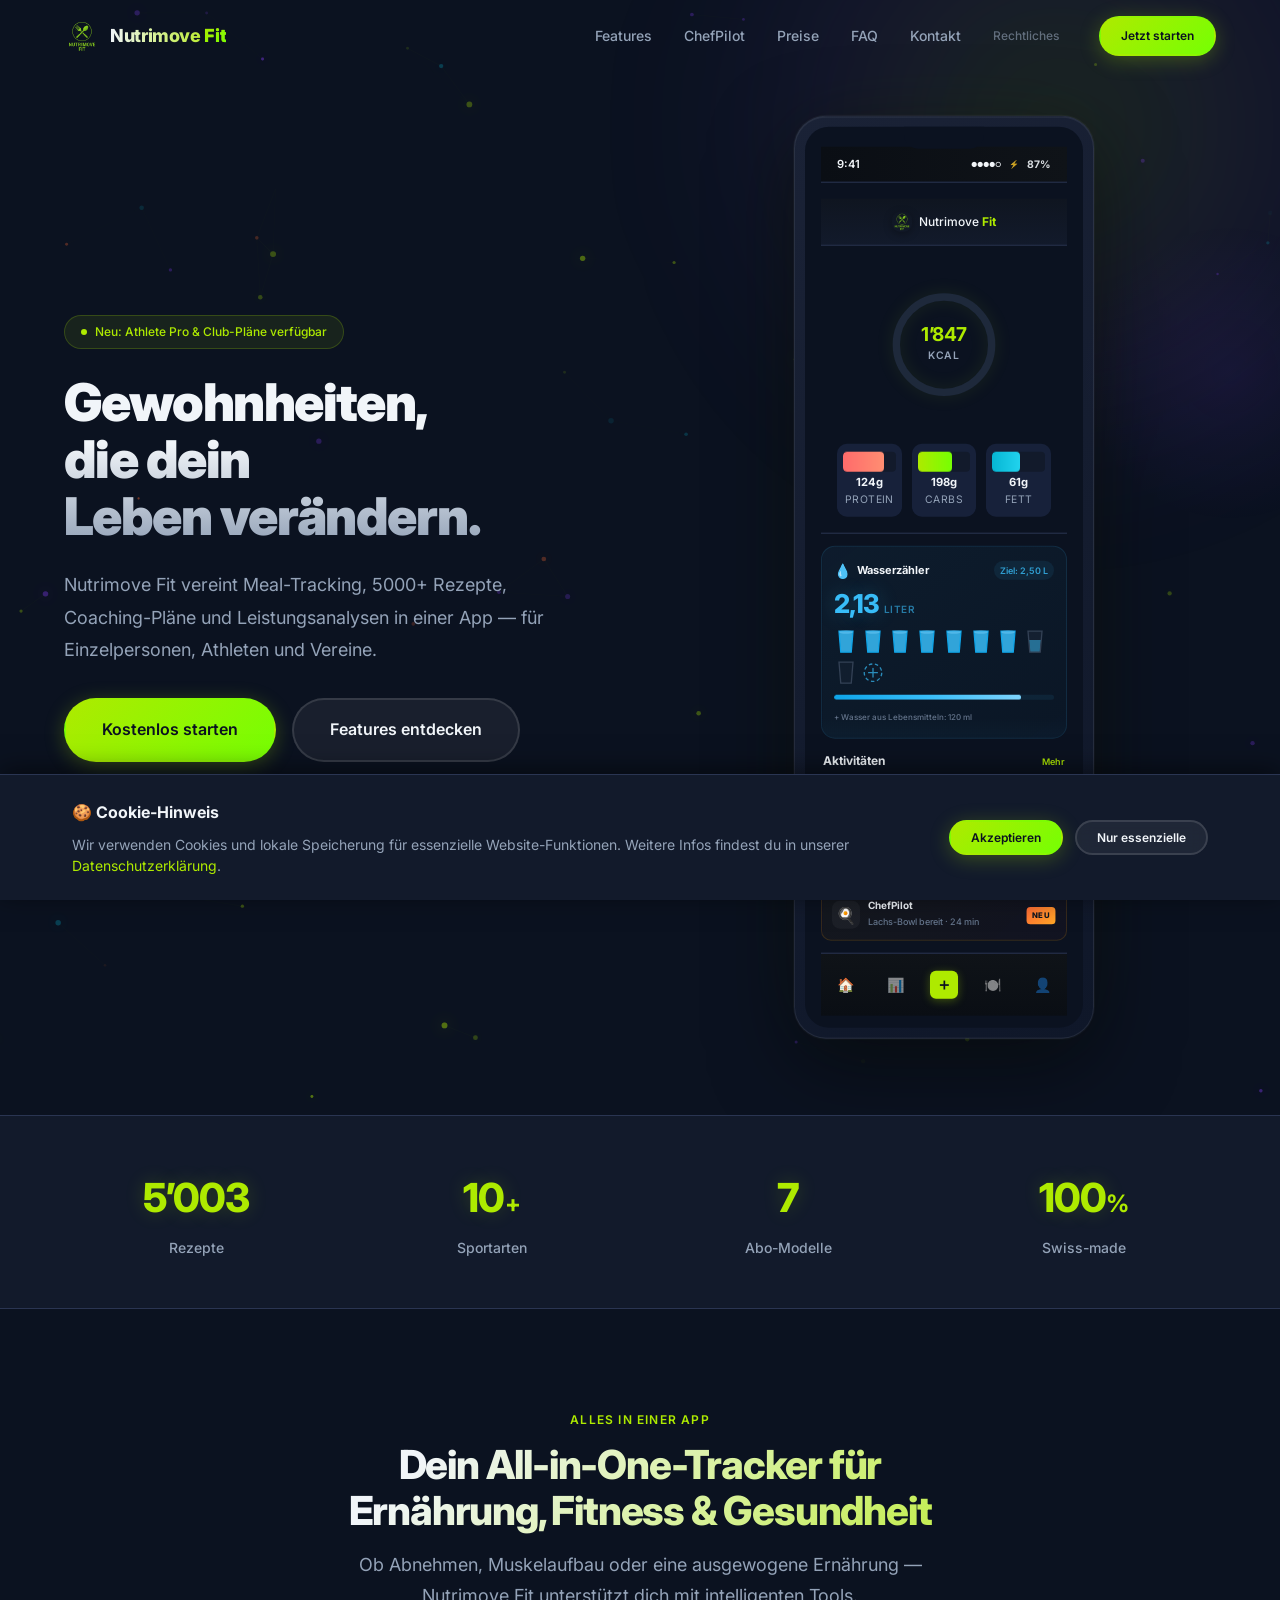
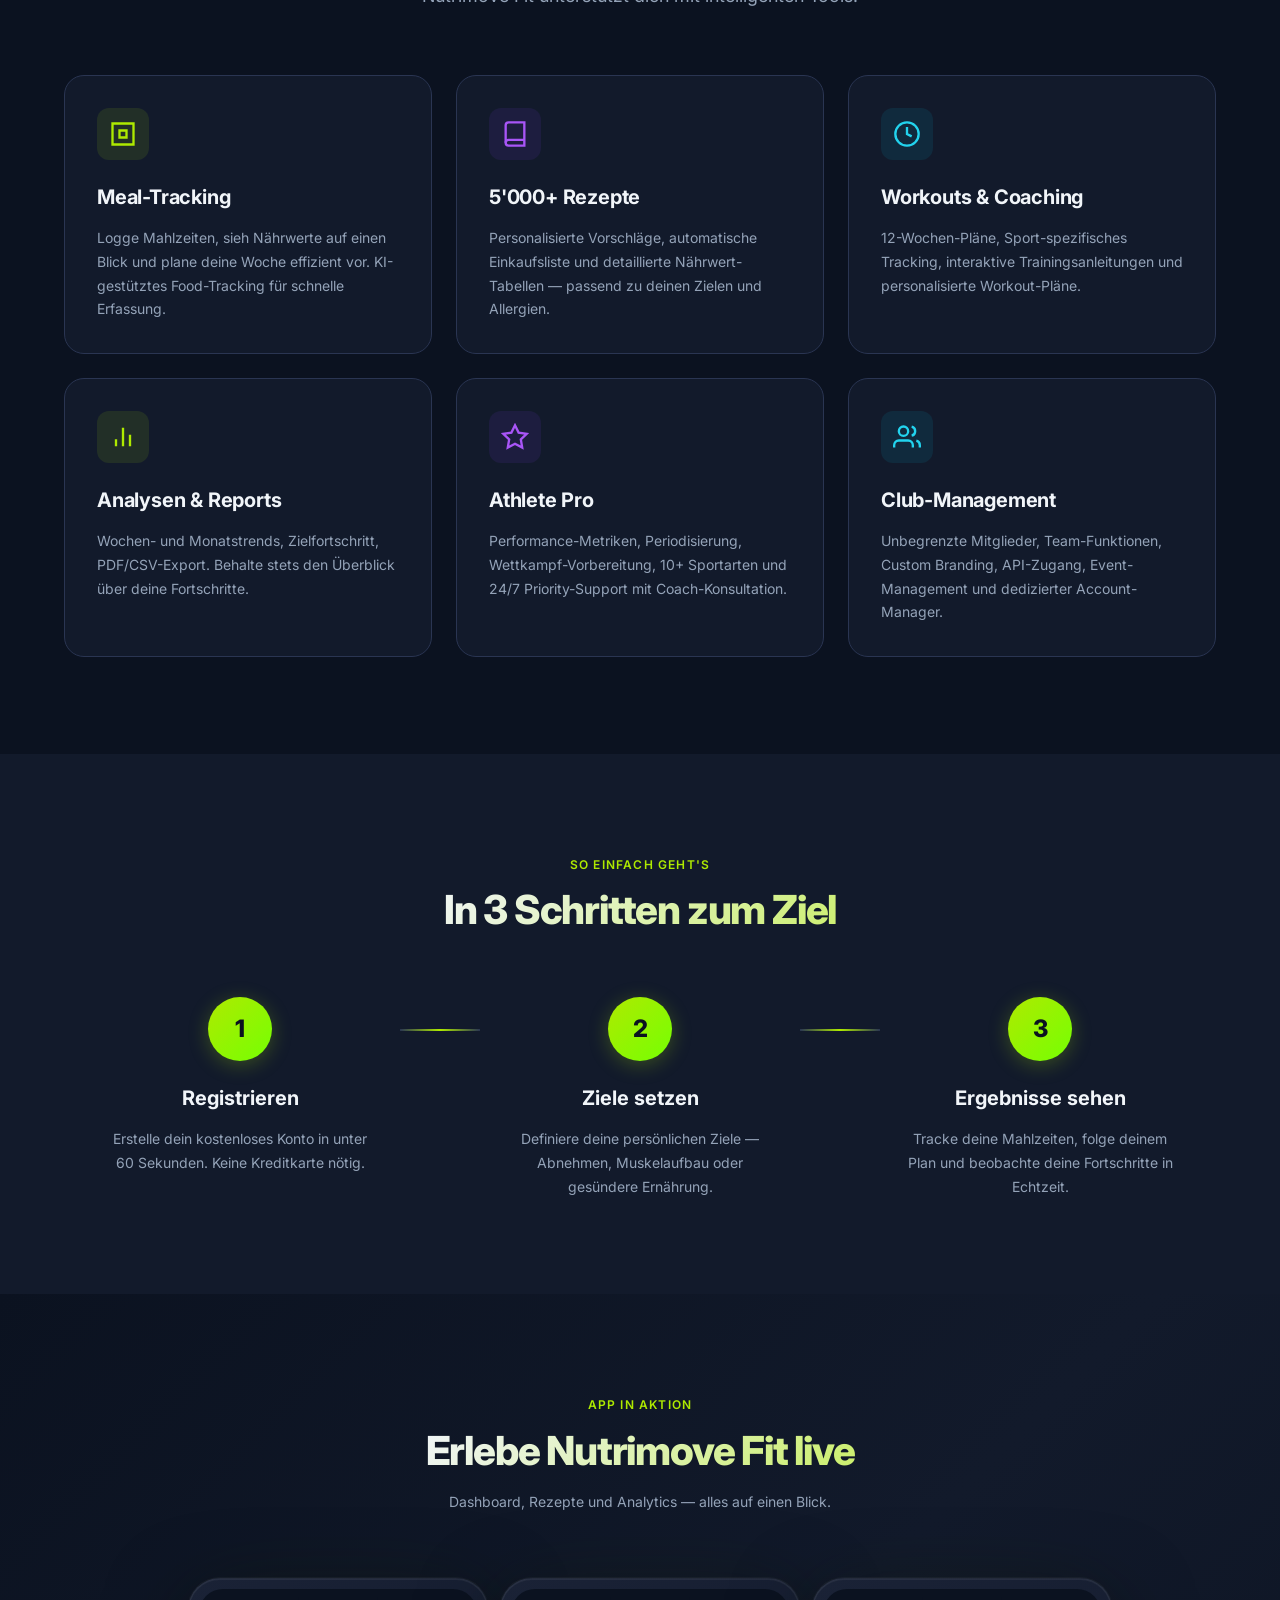
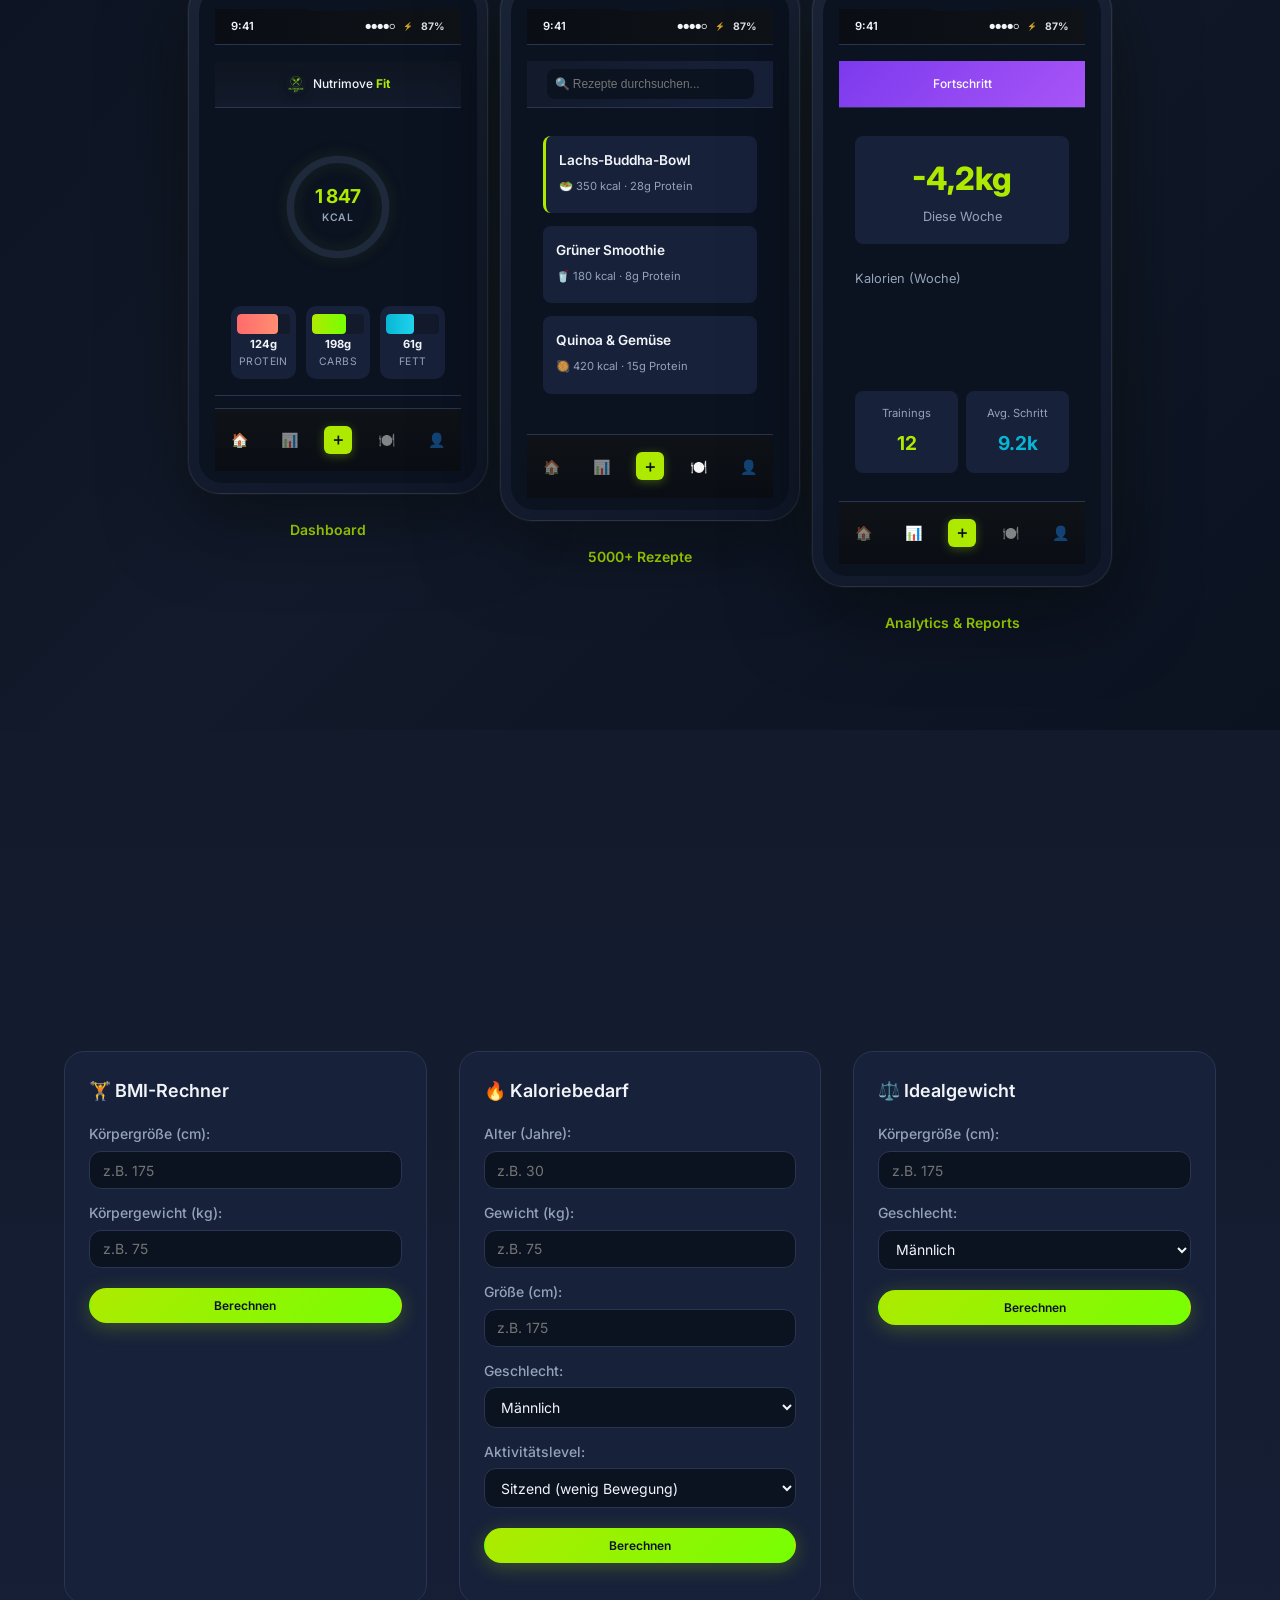
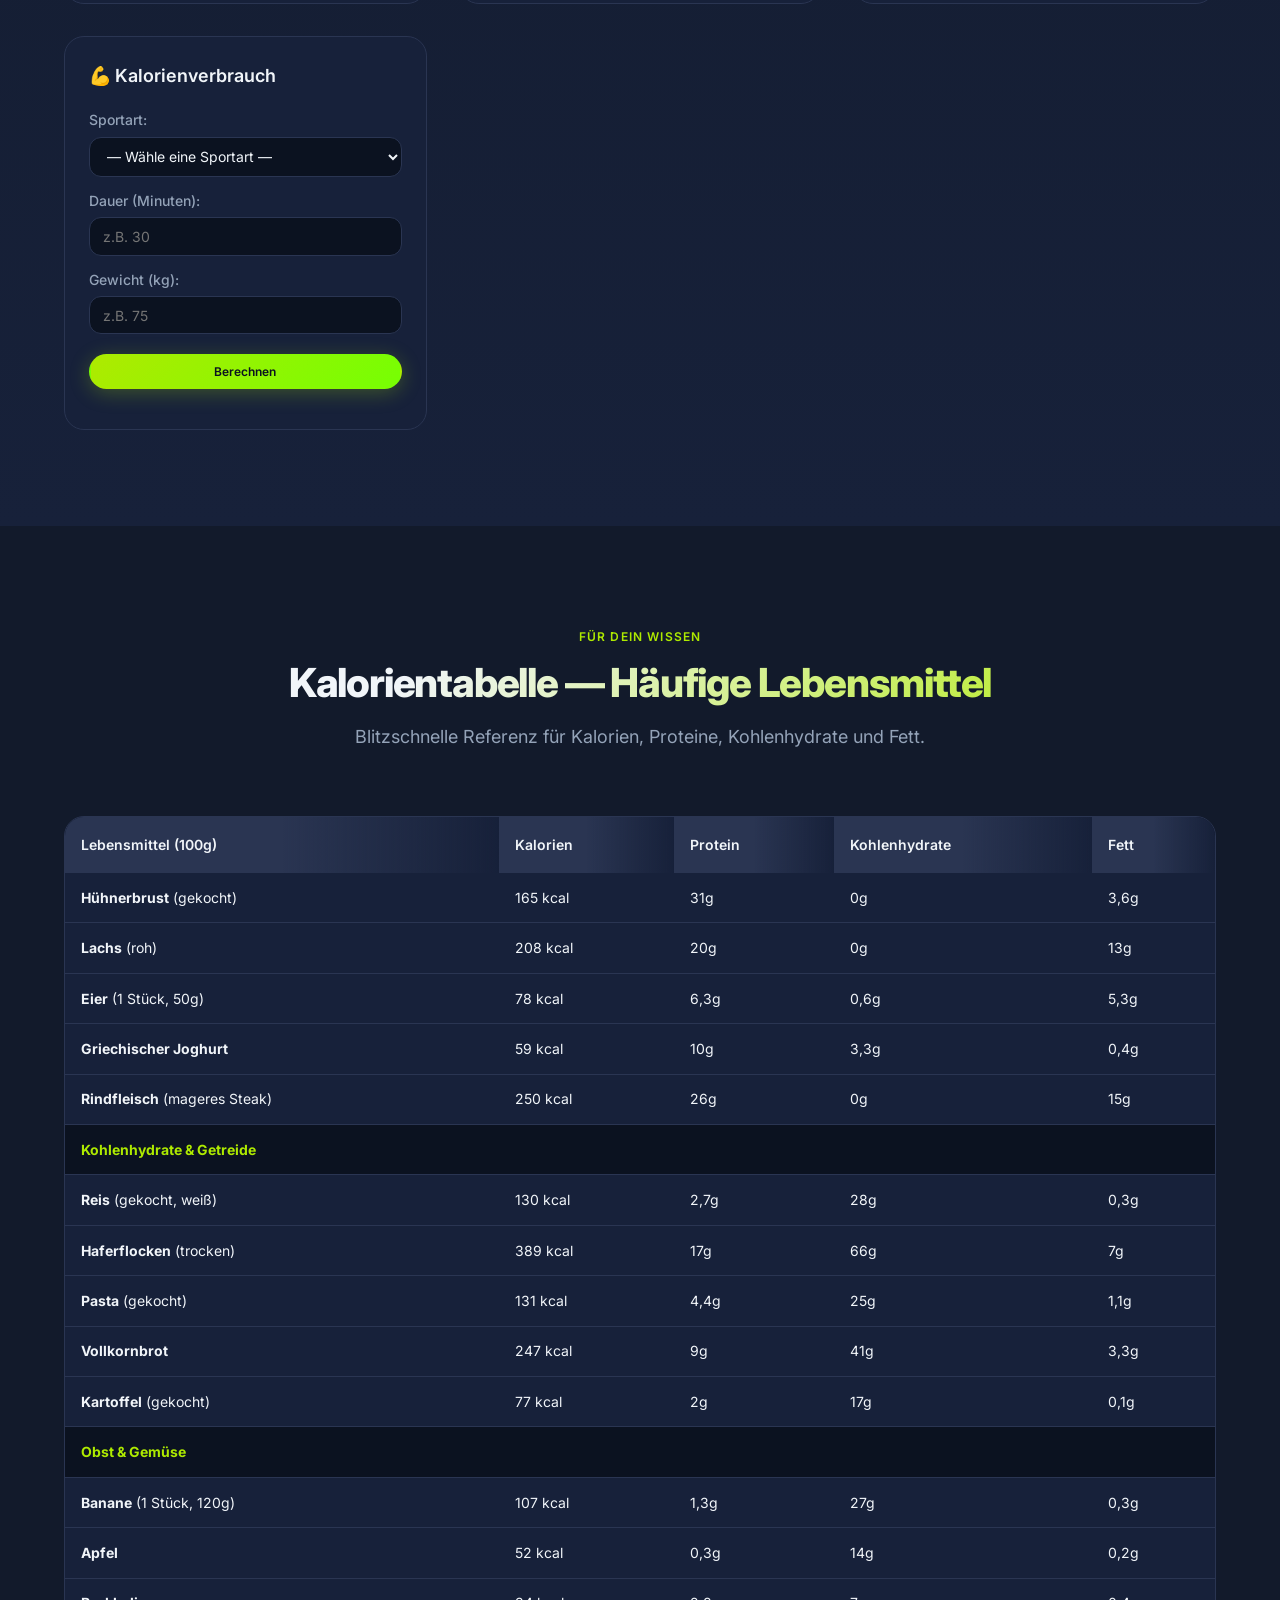
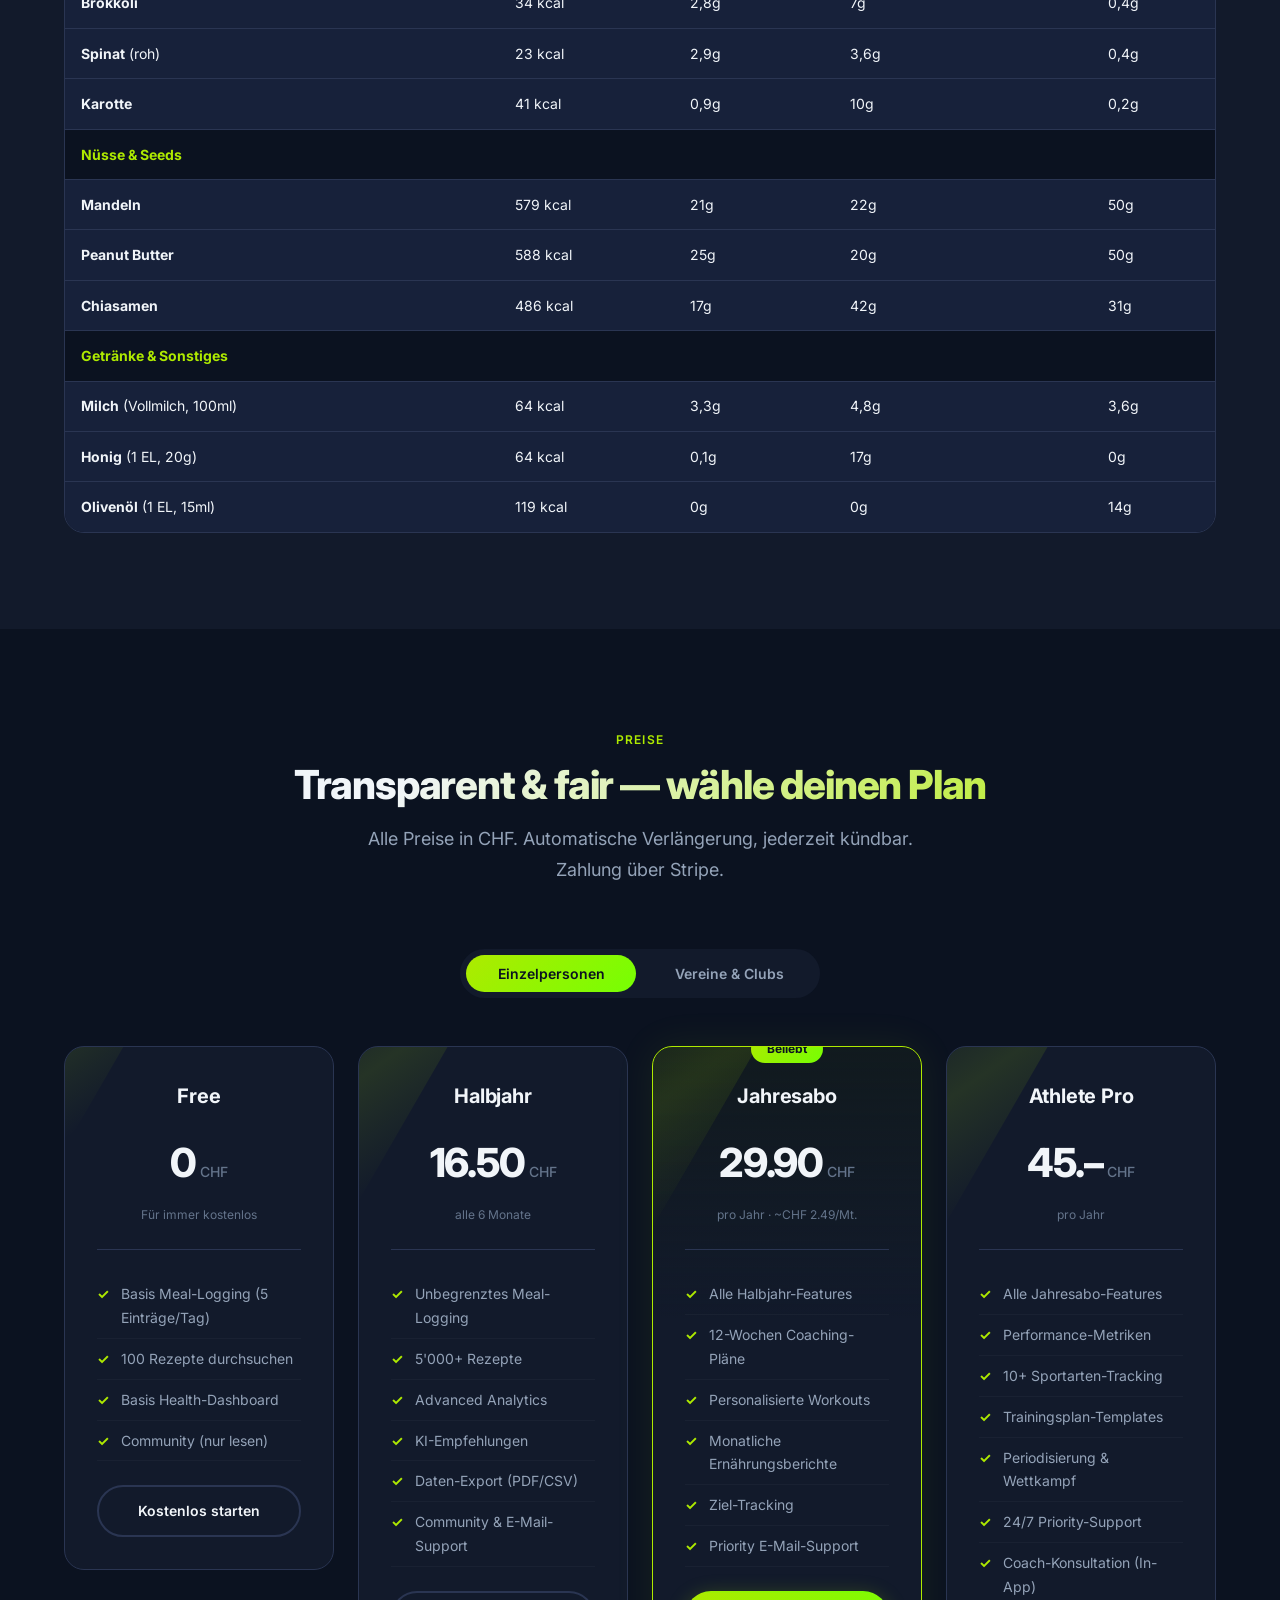
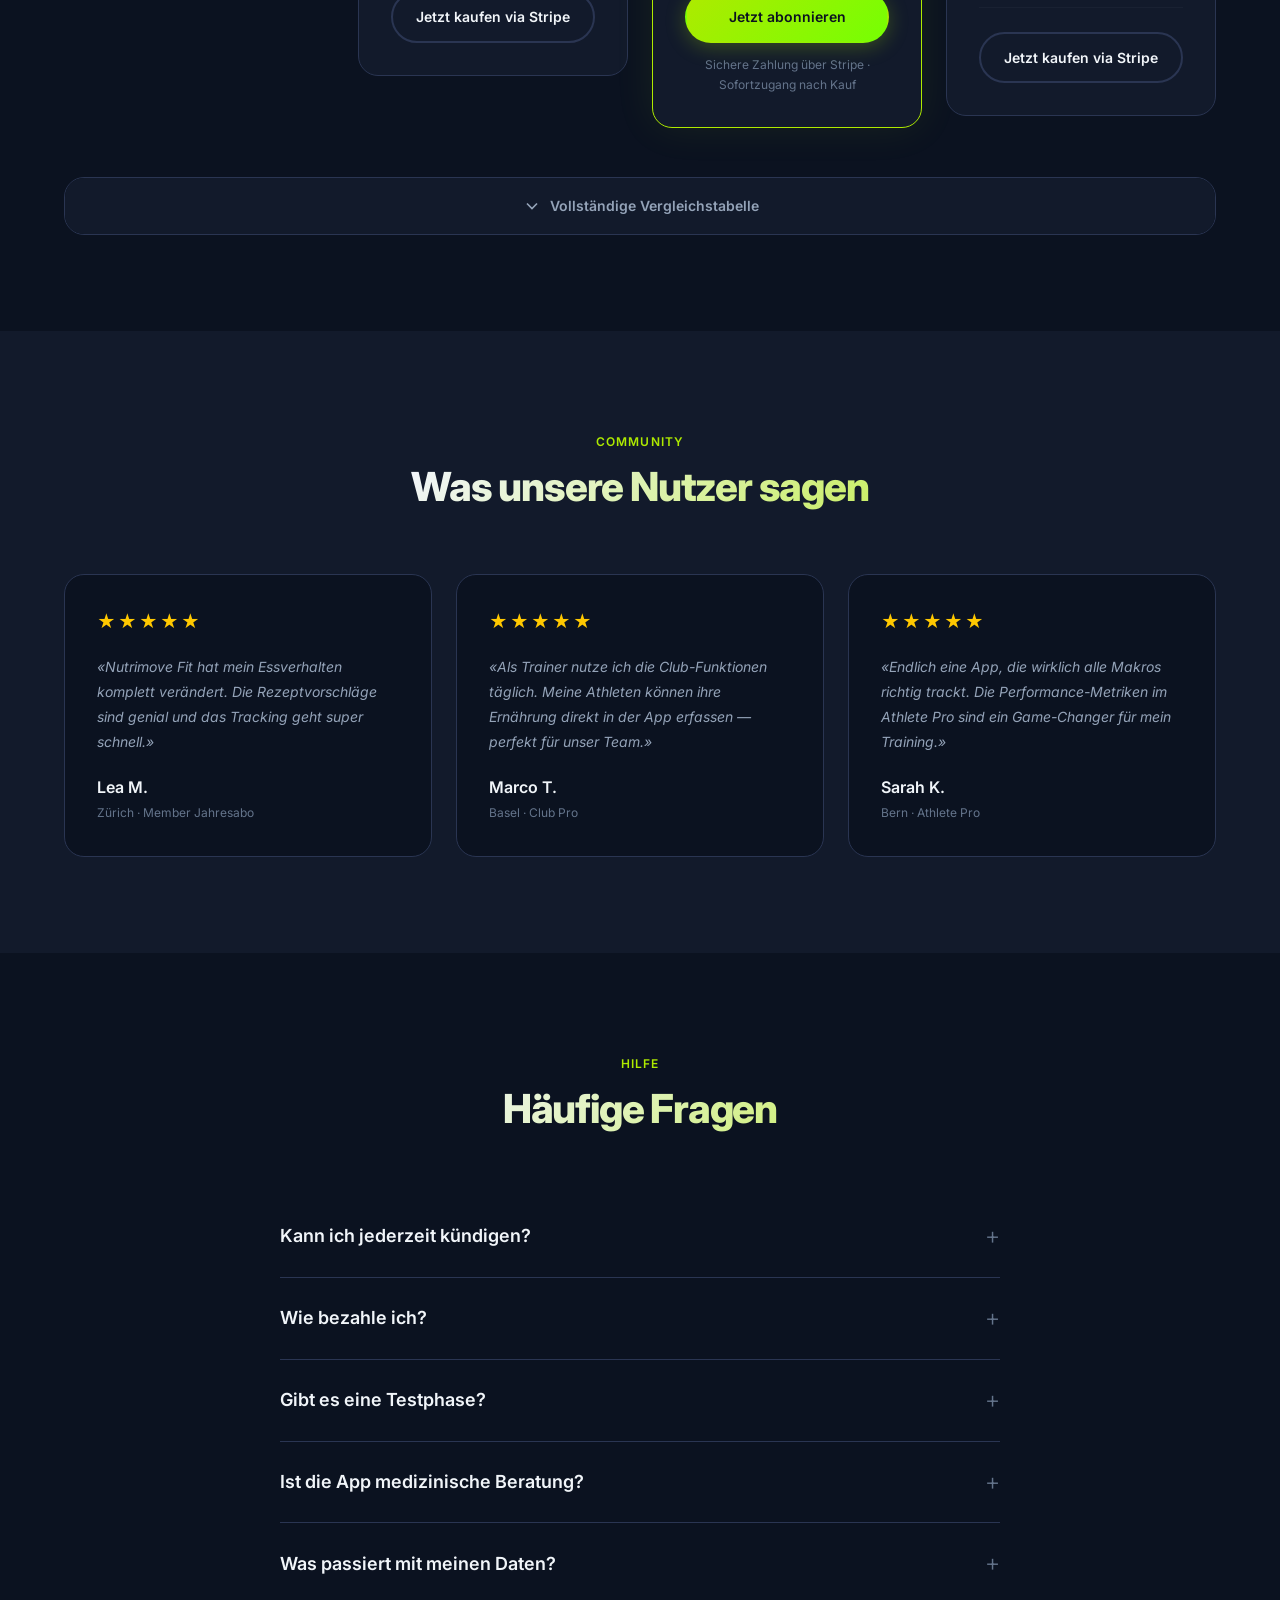
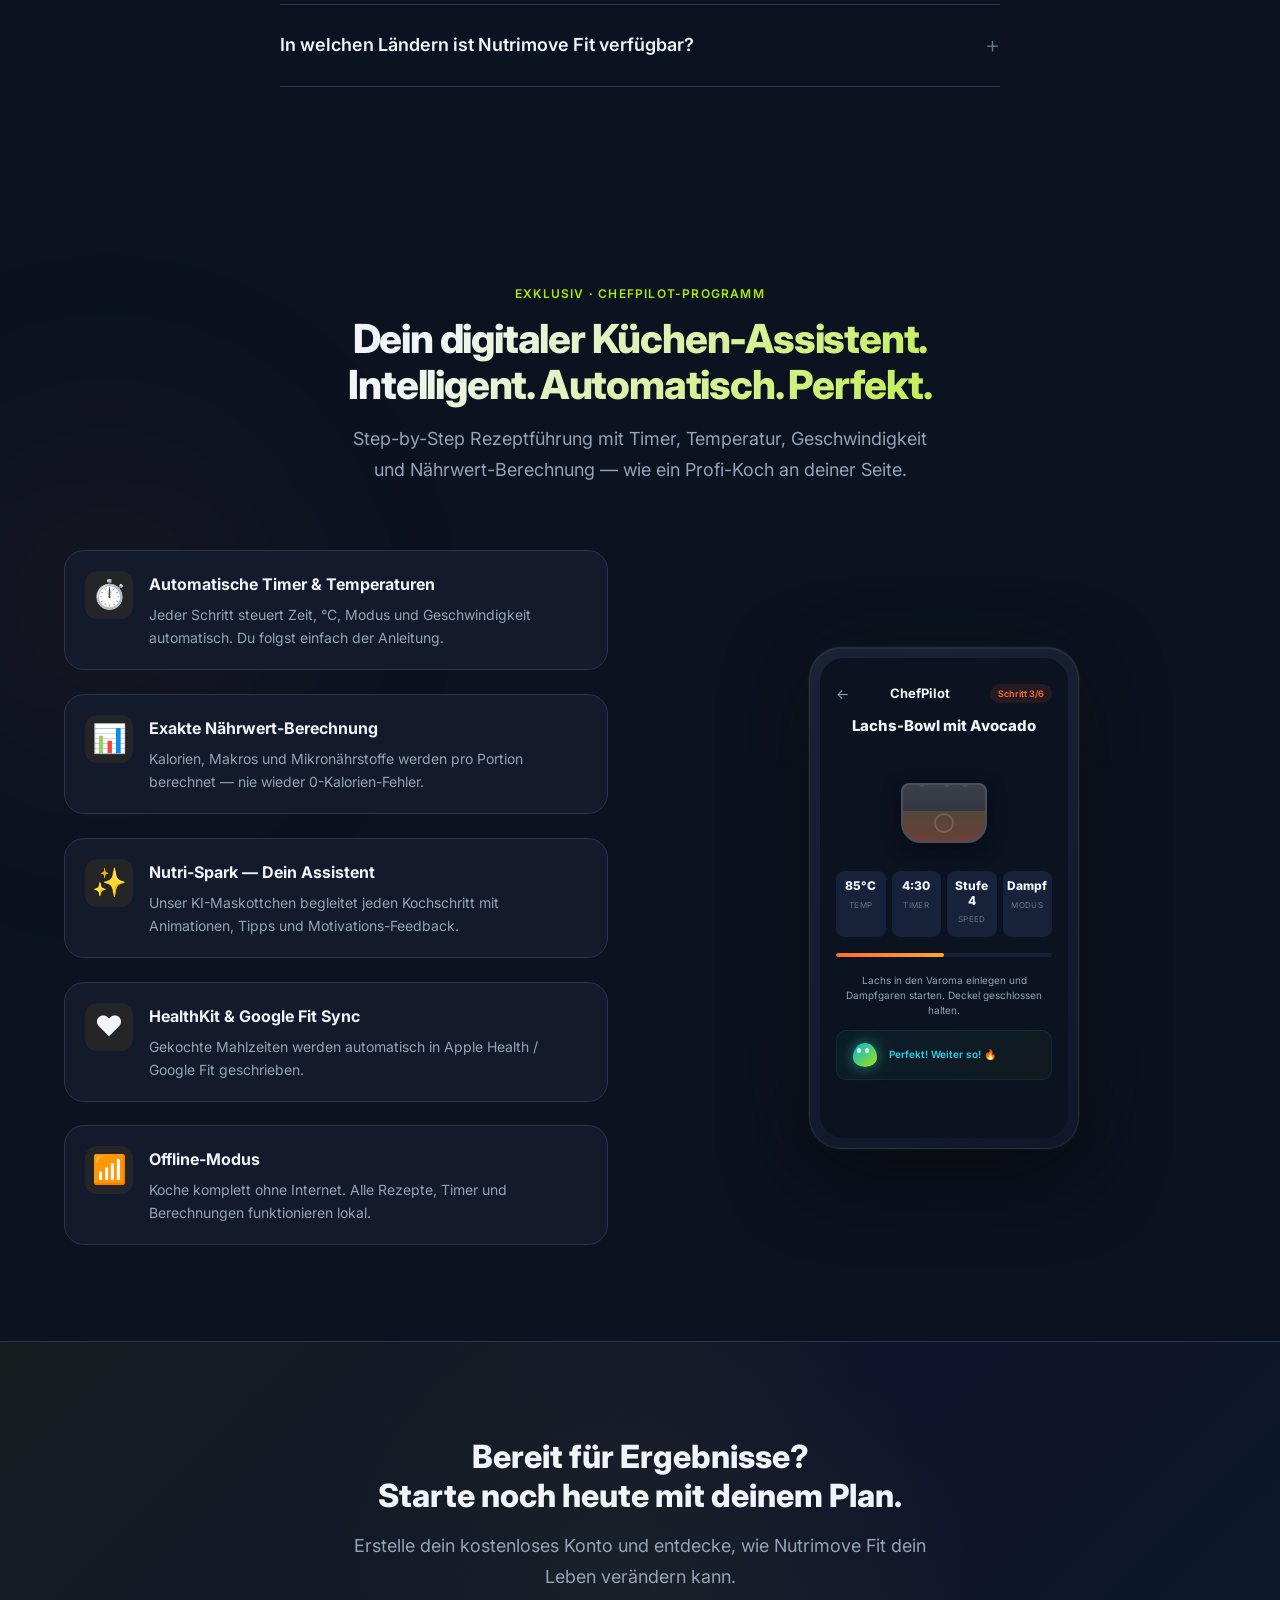
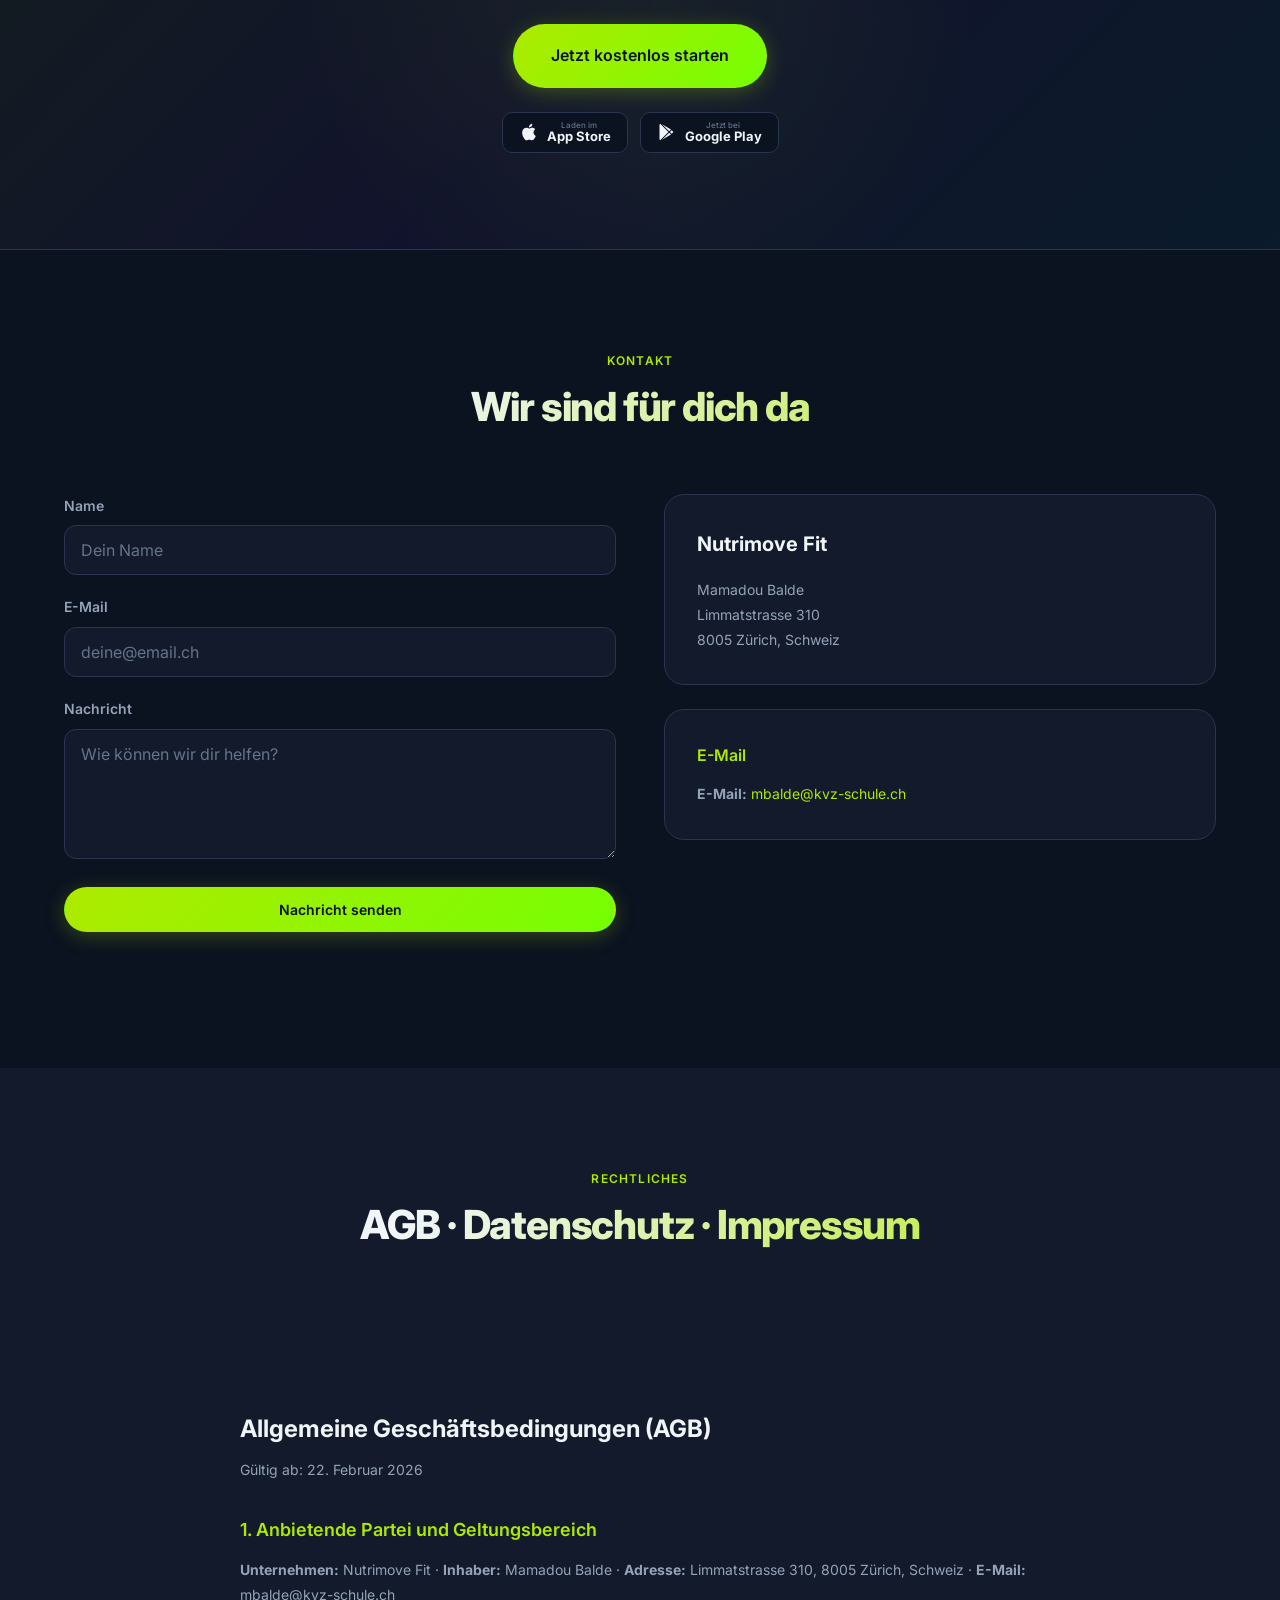
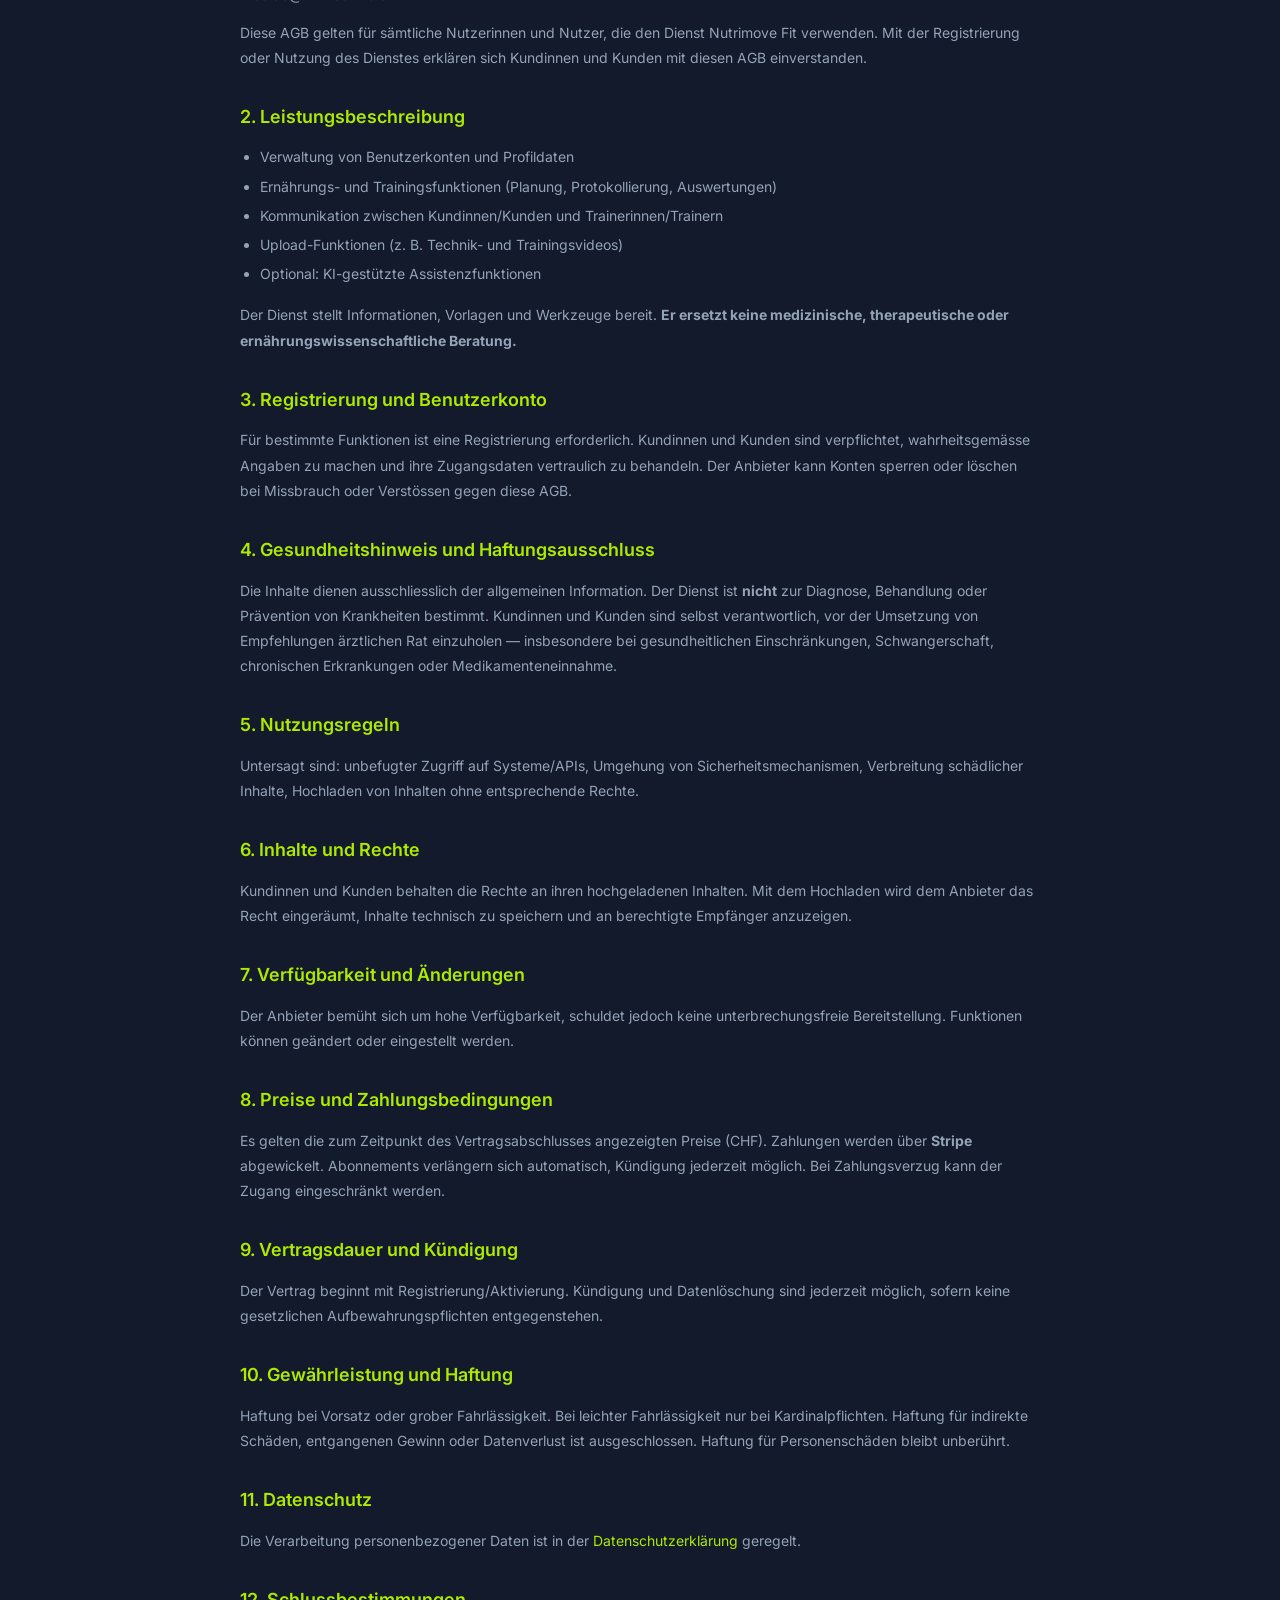
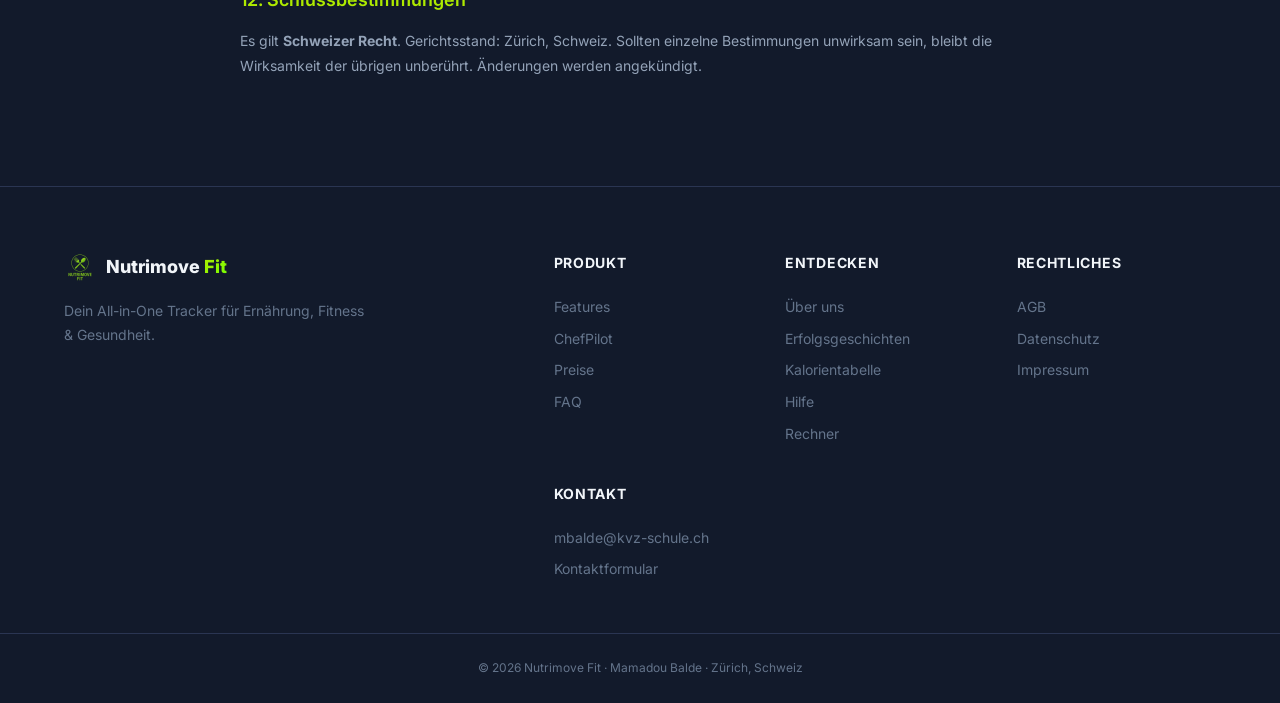
==== index.html @ 144b1692 "fix(a11y): Accessibility-Fehler beheben - aria-labels für Buttons, form labels mit id/for gekoppelt" ====
﻿<!doctype html>
<html lang="de">
<head>
  <meta charset="utf-8" />
  <meta name="viewport" content="width=device-width,initial-scale=1" />
  <!-- iOS / Mobile Meta -->
  <meta name="apple-mobile-web-app-capable" content="yes" />
  <meta name="apple-mobile-web-app-status-bar-style" content="black-translucent" />
  <meta name="apple-mobile-web-app-title" content="Nutrimove Fit" />
  <meta name="format-detection" content="telephone=no" />
  <meta name="theme-color" content="#050816" />
  <title>Nutrimove Fit — Ernährung · Training · Tracking</title>
  <meta name="description" content="Nutrimove Fit: Deine All-in-One App für Ernährung, Training und Gesundheit. 5000+ Rezepte, KI-Empfehlungen, Coaching-Pläne, BMI-Rechner, Kalorienbedarf. Jetzt kostenlos starten!" />
  <link rel="apple-touch-icon" href="nutrimove_logo.png" />
  <link rel="preconnect" href="https://fonts.googleapis.com" />
  <link rel="preconnect" href="https://fonts.gstatic.com" crossorigin />
  <link href="https://fonts.googleapis.com/css2?family=Inter:wght@400;500;600;700;800;900&display=swap" rel="stylesheet" />
  <link rel="stylesheet" href="styles.css" />
  <script async src="https://js.stripe.com/v3/buy-button.js"></script>
</head>
<body>

<!-- ══════════ HEADER ══════════ -->
<header class="header" id="top">
  <div class="container header__inner">
    <a href="#top" class="header__logo">
      <img src="nutrimove_logo.png" alt="Nutrimove Fit" class="header__logo-img" />
      <span class="header__logo-text">Nutrimove <span class="accent">Fit</span></span>
    </a>
    <nav class="header__nav" id="mainNav">
      <a href="#features">Features</a>
      <a href="#chefpilot">ChefPilot</a>
      <a href="#pricing">Preise</a>
      <a href="#faq">FAQ</a>
      <a href="#contact">Kontakt</a>
      <a href="#legal" class="nav-legal">Rechtliches</a>
    </nav>
    <a href="#pricing" class="btn btn--sm btn--primary header__cta">Jetzt starten</a>
    <button class="header__burger" id="navToggle" aria-label="Menü öffnen">
      <span></span><span></span><span></span>
    </button>
  </div>
</header>

<main>

<!-- ══════════ HERO ══════════ -->
<section class="hero">
  <div class="hero__bg-glow"></div>
  <div class="container hero__inner">
    <div class="hero__content reveal">
      <span class="hero__badge">
        <span class="hero__badge-dot"></span>
        Neu: Athlete Pro &amp; Club-Pläne verfügbar
      </span>
      <h1 class="hero__title">Gewohnheiten,<br>die dein Leben&nbsp;verändern.</h1>
      <p class="hero__sub">Nutrimove Fit vereint Meal-Tracking, 5000+ Rezepte, Coaching-Pläne und Leistungsanalysen in einer App — für Einzelpersonen, Athleten und Vereine.</p>
      <div class="hero__actions">
        <a href="#pricing" class="btn btn--primary btn--lg">Kostenlos starten</a>
        <a href="#features" class="btn btn--ghost btn--lg">Features entdecken</a>
      </div>
      <p class="hero__trust">Keine Kreditkarte · Jederzeit kündbar · Swiss-made</p>
      <!-- App Store Buttons -->
      <div class="hero__stores">
        <a href="#" class="store-badge" aria-label="App Store">
          <svg width="20" height="20" viewBox="0 0 24 24" fill="currentColor"><path d="M18.71 19.5c-.83 1.24-1.71 2.45-3.05 2.47-1.34.03-1.77-.79-3.29-.79-1.53 0-2 .77-3.27.82-1.31.05-2.3-1.32-3.14-2.53C4.25 17 2.94 12.45 4.7 9.39c.87-1.52 2.43-2.48 4.12-2.51 1.28-.02 2.5.87 3.29.87.78 0 2.26-1.07 3.8-.91.65.03 2.47.26 3.64 1.98-.09.06-2.17 1.28-2.15 3.81.03 3.02 2.65 4.03 2.68 4.04-.03.07-.42 1.44-1.38 2.83M13 3.5c.73-.83 1.94-1.46 2.94-1.5.13 1.17-.34 2.35-1.04 3.19-.69.85-1.83 1.51-2.95 1.42-.15-1.15.41-2.35 1.05-3.11z"/></svg>
          <div><small>Laden im</small><strong>App Store</strong></div>
        </a>
        <a href="#" class="store-badge" aria-label="Google Play">
          <svg width="20" height="20" viewBox="0 0 24 24" fill="currentColor"><path d="M3 20.5v-17c0-.59.34-1.11.84-1.35L13.69 12l-9.85 9.85c-.5-.24-.84-.76-.84-1.35m13.81-5.38L6.05 21.34l8.49-8.49 2.27 2.27m.91-.91L19.65 12l-1.92-2.21-2.27 2.27 2.26 2.15M6.05 2.66l10.76 6.22-2.27 2.27-8.49-8.49z"/></svg>
          <div><small>Jetzt bei</small><strong>Google Play</strong></div>
        </a>
      </div>
    </div>
    <div class="hero__visual reveal reveal--delay">
      <div class="hero__phone">
        <div class="hero__phone-screen">
          <!-- Mini status bar -->
          <div class="phone-statusbar">
            <span>9:41</span>
            <div class="phone-statusbar__icons">
              <span class="phone-signal">●●●●○</span>
              <span class="phone-wifi">⚡</span>
              <span class="phone-battery">87%</span>
            </div>
          </div>

          <!-- App header -->
          <div class="phone-app-header">
            <img src="nutrimove_logo.png" alt="Nutrimove" class="hero__phone-logo" />
            <span class="phone-app-title">Nutrimove <strong>Fit</strong></span>
          </div>

          <!-- Calorie Ring -->
          <div class="phone-ring-section">
            <svg class="phone-ring" viewBox="0 0 120 120" width="110" height="110">
              <circle cx="60" cy="60" r="52" fill="none" stroke="#1E293B" stroke-width="8"/>
              <circle cx="60" cy="60" r="52" fill="none" stroke="url(#ringGrad)" stroke-width="8" stroke-linecap="round" stroke-dasharray="327" stroke-dashoffset="92" class="phone-ring__progress"/>
              <defs><linearGradient id="ringGrad" x1="0" y1="0" x2="1" y2="1"><stop offset="0%" stop-color="#AEEA00"/><stop offset="100%" stop-color="#76FF03"/></linearGradient></defs>
            </svg>
            <div class="phone-ring-text">
              <span class="phone-ring-val">1 847</span>
              <span class="phone-ring-lbl">kcal</span>
            </div>
          </div>

          <!-- Macros -->
          <div class="phone-macro-row">
            <div class="phone-macro phone-macro--p"><div class="phone-macro-bar"><div class="phone-macro-bar__fill" style="width:78%" data-color="lime"></div></div><span class="phone-macro__val">124g</span><span class="phone-macro__lbl">Protein</span></div>
            <div class="phone-macro phone-macro--c"><div class="phone-macro-bar"><div class="phone-macro-bar__fill" style="width:64%" data-color="cyan"></div></div><span class="phone-macro__val">198g</span><span class="phone-macro__lbl">Carbs</span></div>
            <div class="phone-macro phone-macro--f"><div class="phone-macro-bar"><div class="phone-macro-bar__fill" style="width:52%" data-color="violet"></div></div><span class="phone-macro__val">61g</span><span class="phone-macro__lbl">Fett</span></div>
          </div>

          <!-- ★ WATER TRACKER ★ -->
          <div class="phone-water">
            <div class="phone-water__header">
              <span class="phone-water__icon">💧</span>
              <span class="phone-water__title">Wasserzähler</span>
              <span class="phone-water__goal">Ziel: 2,50 L</span>
            </div>
            <div class="phone-water__amount">
              <span class="phone-water__current" id="waterVal">2,13</span>
              <span class="phone-water__unit">Liter</span>
            </div>
            <div class="phone-water__glasses">
              <div class="water-glass filled" data-n="1"><svg viewBox="0 0 24 32"><path d="M4 4h16l-2 24H6z" fill="#38BDF8" opacity=".85"/><path d="M4 4h16l-2 24H6z" fill="none" stroke="#0EA5E9" stroke-width="1.5"/><ellipse cx="12" cy="5" rx="8" ry="2" fill="#7DD3FC" opacity=".4"/></svg></div>
              <div class="water-glass filled" data-n="2"><svg viewBox="0 0 24 32"><path d="M4 4h16l-2 24H6z" fill="#38BDF8" opacity=".85"/><path d="M4 4h16l-2 24H6z" fill="none" stroke="#0EA5E9" stroke-width="1.5"/><ellipse cx="12" cy="5" rx="8" ry="2" fill="#7DD3FC" opacity=".4"/></svg></div>
              <div class="water-glass filled" data-n="3"><svg viewBox="0 0 24 32"><path d="M4 4h16l-2 24H6z" fill="#38BDF8" opacity=".85"/><path d="M4 4h16l-2 24H6z" fill="none" stroke="#0EA5E9" stroke-width="1.5"/><ellipse cx="12" cy="5" rx="8" ry="2" fill="#7DD3FC" opacity=".4"/></svg></div>
              <div class="water-glass filled" data-n="4"><svg viewBox="0 0 24 32"><path d="M4 4h16l-2 24H6z" fill="#38BDF8" opacity=".85"/><path d="M4 4h16l-2 24H6z" fill="none" stroke="#0EA5E9" stroke-width="1.5"/><ellipse cx="12" cy="5" rx="8" ry="2" fill="#7DD3FC" opacity=".4"/></svg></div>
              <div class="water-glass filled" data-n="5"><svg viewBox="0 0 24 32"><path d="M4 4h16l-2 24H6z" fill="#38BDF8" opacity=".85"/><path d="M4 4h16l-2 24H6z" fill="none" stroke="#0EA5E9" stroke-width="1.5"/><ellipse cx="12" cy="5" rx="8" ry="2" fill="#7DD3FC" opacity=".4"/></svg></div>
              <div class="water-glass filled" data-n="6"><svg viewBox="0 0 24 32"><path d="M4 4h16l-2 24H6z" fill="#38BDF8" opacity=".85"/><path d="M4 4h16l-2 24H6z" fill="none" stroke="#0EA5E9" stroke-width="1.5"/><ellipse cx="12" cy="5" rx="8" ry="2" fill="#7DD3FC" opacity=".4"/></svg></div>
              <div class="water-glass filled" data-n="7"><svg viewBox="0 0 24 32"><path d="M4 4h16l-2 24H6z" fill="#38BDF8" opacity=".85"/><path d="M4 4h16l-2 24H6z" fill="none" stroke="#0EA5E9" stroke-width="1.5"/><ellipse cx="12" cy="5" rx="8" ry="2" fill="#7DD3FC" opacity=".4"/></svg></div>
              <div class="water-glass partial" data-n="8"><svg viewBox="0 0 24 32"><path d="M4 4h16l-2 24H6z" fill="#1E293B" opacity=".5"/><path d="M5 14h14l-1.5 14H6.5z" fill="#38BDF8" opacity=".5"/><path d="M4 4h16l-2 24H6z" fill="none" stroke="#334155" stroke-width="1.5"/></svg></div>
              <div class="water-glass empty" data-n="9"><svg viewBox="0 0 24 32"><path d="M4 4h16l-2 24H6z" fill="#1E293B" opacity=".3"/><path d="M4 4h16l-2 24H6z" fill="none" stroke="#334155" stroke-width="1.5"/></svg></div>
              <div class="water-glass add-btn" data-n="+"><svg viewBox="0 0 24 32"><circle cx="12" cy="16" r="10" fill="none" stroke="#38BDF8" stroke-width="1.5" stroke-dasharray="4 3"/><path d="M12 11v10M7 16h10" stroke="#38BDF8" stroke-width="1.5" stroke-linecap="round"/></svg></div>
            </div>
            <div class="phone-water__wave">
              <div class="wave-bar" style="--pct:85%"></div>
            </div>
            <span class="phone-water__food">+ Wasser aus Lebensmitteln: 120 ml</span>
          </div>

          <!-- ★ ACTIVITIES ★ -->
          <div class="phone-activity">
            <div class="phone-activity__header">
              <span class="phone-activity__title">Aktivitäten</span>
              <span class="phone-activity__more">Mehr</span>
            </div>
            <div class="phone-activity__card">
              <div class="phone-activity__row">
                <span class="phone-activity__emoji">👟</span>
                <div class="phone-activity__info">
                  <strong>Schritte</strong>
                  <span>8 432 / 10 000</span>
                </div>
                <div class="phone-activity__ring-mini">
                  <svg viewBox="0 0 36 36" width="32" height="32">
                    <circle cx="18" cy="18" r="15" fill="none" stroke="#1E293B" stroke-width="3"/>
                    <circle cx="18" cy="18" r="15" fill="none" stroke="#AEEA00" stroke-width="3" stroke-linecap="round" stroke-dasharray="94" stroke-dashoffset="16" transform="rotate(-90 18 18)"/>
                  </svg>
                  <span>84%</span>
                </div>
              </div>
            </div>
            <div class="phone-activity__card">
              <div class="phone-activity__row">
                <span class="phone-activity__emoji">🔥</span>
                <div class="phone-activity__info">
                  <strong>Kalorien verbrannt</strong>
                  <span>461 kcal</span>
                </div>
              </div>
            </div>
            <div class="phone-activity__card phone-activity__card--thermo">
              <div class="phone-activity__row">
                <span class="phone-activity__emoji">🍳</span>
                <div class="phone-activity__info">
                  <strong>ChefPilot</strong>
                  <span>Lachs-Bowl bereit · 24 min</span>
                </div>
                <span class="phone-activity__badge-new">NEU</span>
              </div>
            </div>
          </div>

          <!-- Phone bottom nav -->
          <div class="phone-bottom-nav">
            <span class="phone-bnav active">🏠</span>
            <span class="phone-bnav">📊</span>
            <span class="phone-bnav phone-bnav--add">＋</span>
            <span class="phone-bnav">🍽️</span>
            <span class="phone-bnav">👤</span>
          </div>
        </div>
      </div>
    </div>
  </div>
</section>

<!-- ══════════ SOCIAL PROOF ══════════ -->
<section class="stats">
  <div class="container stats__inner">
    <div class="stat reveal">
      <span class="stat__num" data-target="5000">0</span>
      <span class="stat__label">Rezepte</span>
    </div>
    <div class="stat reveal">
      <span class="stat__num" data-target="10">0</span><span class="stat__plus">+</span>
      <span class="stat__label">Sportarten</span>
    </div>
    <div class="stat reveal">
      <span class="stat__num" data-target="7">0</span>
      <span class="stat__label">Abo-Modelle</span>
    </div>
    <div class="stat reveal">
      <span class="stat__num" data-target="100">0</span><span class="stat__plus">%</span>
      <span class="stat__label">Swiss-made</span>
    </div>
  </div>
</section>

<!-- ══════════ FEATURES ══════════ -->
<section id="features" class="features section">
  <div class="container">
    <div class="section__head reveal">
      <span class="section__eyebrow">Alles in einer App</span>
      <h2 class="section__title">Dein All-in-One-Tracker für<br>Ernährung, Fitness &amp; Gesundheit</h2>
      <p class="section__sub">Ob Abnehmen, Muskelaufbau oder eine ausgewogene Ernährung — Nutrimove Fit unterstützt dich mit intelligenten Tools.</p>
    </div>
    <div class="features__grid">
      <article class="feature-card reveal">
        <div class="feature-card__icon feature-card__icon--lime">
          <svg width="28" height="28" fill="none" viewBox="0 0 24 24" stroke="currentColor" stroke-width="2"><path d="M3 3h18v18H3z"/><path d="M9 9h6v6H9z"/></svg>
        </div>
        <h3>Meal-Tracking</h3>
        <p>Logge Mahlzeiten, sieh Nährwerte auf einen Blick und plane deine Woche effizient vor. KI-gestütztes Food-Tracking für schnelle Erfassung.</p>
      </article>
      <article class="feature-card reveal">
        <div class="feature-card__icon feature-card__icon--violet">
          <svg width="28" height="28" fill="none" viewBox="0 0 24 24" stroke="currentColor" stroke-width="2"><path d="M4 19.5A2.5 2.5 0 016.5 17H20"/><path d="M6.5 2H20v20H6.5A2.5 2.5 0 014 19.5v-15A2.5 2.5 0 016.5 2z"/></svg>
        </div>
        <h3>5'000+ Rezepte</h3>
        <p>Personalisierte Vorschläge, automatische Einkaufsliste und detaillierte Nährwert-Tabellen — passend zu deinen Zielen und Allergien.</p>
      </article>
      <article class="feature-card reveal">
        <div class="feature-card__icon feature-card__icon--cyan">
          <svg width="28" height="28" fill="none" viewBox="0 0 24 24" stroke="currentColor" stroke-width="2"><circle cx="12" cy="12" r="10"/><path d="M12 6v6l4 2"/></svg>
        </div>
        <h3>Workouts &amp; Coaching</h3>
        <p>12-Wochen-Pläne, Sport-spezifisches Tracking, interaktive Trainingsanleitungen und personalisierte Workout-Pläne.</p>
      </article>
      <article class="feature-card reveal">
        <div class="feature-card__icon feature-card__icon--lime">
          <svg width="28" height="28" fill="none" viewBox="0 0 24 24" stroke="currentColor" stroke-width="2"><path d="M18 20V10"/><path d="M12 20V4"/><path d="M6 20v-6"/></svg>
        </div>
        <h3>Analysen &amp; Reports</h3>
        <p>Wochen- und Monatstrends, Zielfortschritt, PDF/CSV-Export. Behalte stets den Überblick über deine Fortschritte.</p>
      </article>
      <article class="feature-card reveal">
        <div class="feature-card__icon feature-card__icon--violet">
          <svg width="28" height="28" fill="none" viewBox="0 0 24 24" stroke="currentColor" stroke-width="2"><polygon points="12 2 15.09 8.26 22 9.27 17 14.14 18.18 21.02 12 17.77 5.82 21.02 7 14.14 2 9.27 8.91 8.26"/></svg>
        </div>
        <h3>Athlete Pro</h3>
        <p>Performance-Metriken, Periodisierung, Wettkampf-Vorbereitung, 10+ Sportarten und 24/7 Priority-Support mit Coach-Konsultation.</p>
      </article>
      <article class="feature-card reveal">
        <div class="feature-card__icon feature-card__icon--cyan">
          <svg width="28" height="28" fill="none" viewBox="0 0 24 24" stroke="currentColor" stroke-width="2"><path d="M17 21v-2a4 4 0 00-4-4H5a4 4 0 00-4 4v2"/><circle cx="9" cy="7" r="4"/><path d="M23 21v-2a4 4 0 00-3-3.87"/><path d="M16 3.13a4 4 0 010 7.75"/></svg>
        </div>
        <h3>Club-Management</h3>
        <p>Unbegrenzte Mitglieder, Team-Funktionen, Custom Branding, API-Zugang, Event-Management und dedizierter Account-Manager.</p>
      </article>
    </div>
  </div>
</section>

<!-- ══════════ HOW IT WORKS ══════════ -->
<section class="how section">
  <div class="container">
    <div class="section__head reveal">
      <span class="section__eyebrow">So einfach geht's</span>
      <h2 class="section__title">In 3 Schritten zum Ziel</h2>
    </div>
    <div class="how__steps">
      <div class="how__step reveal">
        <div class="how__num">1</div>
        <h3>Registrieren</h3>
        <p>Erstelle dein kostenloses Konto in unter 60 Sekunden. Keine Kreditkarte nötig.</p>
      </div>
      <div class="how__connector"></div>
      <div class="how__step reveal">
        <div class="how__num">2</div>
        <h3>Ziele setzen</h3>
        <p>Definiere deine persönlichen Ziele — Abnehmen, Muskelaufbau oder gesündere Ernährung.</p>
      </div>
      <div class="how__connector"></div>
      <div class="how__step reveal">
        <div class="how__num">3</div>
        <h3>Ergebnisse sehen</h3>
        <p>Tracke deine Mahlzeiten, folge deinem Plan und beobachte deine Fortschritte in Echtzeit.</p>
      </div>
    </div>
  </div>
</section>

<!-- ══════════ APP SHOWCASE (3 PHONES CAROUSEL) ══════════ -->
<section id="showcase" class="showcase section">
  <div class="container">
    <div class="section__head reveal">
      <span class="section__eyebrow">App in Aktion</span>
      <h2 class="section__title">Erlebe Nutrimove Fit live</h2>
      <p class="section__sub">Dashboard, Rezepte und Analytics — alles auf einen Blick.</p>
    </div>

    <div class="phones-carousel">
      <div class="phones-track" id="phonesTrack">
        <!-- Phone 1: Dashboard -->
        <div class="phone-slide">
          <div class="hero__phone">
            <div class="hero__phone-screen">
              <div class="phone-statusbar">
                <span>9:41</span>
                <div class="phone-statusbar__icons">
                  <span class="phone-signal">●●●●○</span>
                  <span class="phone-wifi">⚡</span>
                  <span class="phone-battery">87%</span>
                </div>
              </div>
              <div class="phone-app-header">
                <img src="nutrimove_logo.png" alt="Nutrimove" class="hero__phone-logo" />
                <span class="phone-app-title">Nutrimove <strong>Fit</strong></span>
              </div>
              <div class="phone-ring-section">
                <svg class="phone-ring" viewBox="0 0 120 120" width="110" height="110">
                  <circle cx="60" cy="60" r="52" fill="none" stroke="#1E293B" stroke-width="8"/>
                  <circle cx="60" cy="60" r="52" fill="none" stroke="url(#ringGrad)" stroke-width="8" stroke-linecap="round" stroke-dasharray="327" stroke-dashoffset="92" class="phone-ring__progress"/>
                  <defs><linearGradient id="ringGrad" x1="0" y1="0" x2="1" y2="1"><stop offset="0%" stop-color="#AEEA00"/><stop offset="100%" stop-color="#76FF03"/></linearGradient></defs>
                </svg>
                <div class="phone-ring-text">
                  <span class="phone-ring-val">1 847</span>
                  <span class="phone-ring-lbl">kcal</span>
                </div>
              </div>
              <div class="phone-macro-row">
                <div class="phone-macro phone-macro--p"><div class="phone-macro-bar"><div class="phone-macro-bar__fill" style="width:78%"></div></div><span class="phone-macro__val">124g</span><span class="phone-macro__lbl">Protein</span></div>
                <div class="phone-macro phone-macro--c"><div class="phone-macro-bar"><div class="phone-macro-bar__fill" style="width:64%"></div></div><span class="phone-macro__val">198g</span><span class="phone-macro__lbl">Carbs</span></div>
                <div class="phone-macro phone-macro--f"><div class="phone-macro-bar"><div class="phone-macro-bar__fill" style="width:52%"></div></div><span class="phone-macro__val">61g</span><span class="phone-macro__lbl">Fett</span></div>
              </div>
              <div class="phone-bottom-nav">
                <span class="phone-bnav active">🏠</span>
                <span class="phone-bnav">📊</span>
                <span class="phone-bnav phone-bnav--add">＋</span>
                <span class="phone-bnav">🍽️</span>
                <span class="phone-bnav">👤</span>
              </div>
            </div>
          </div>
          <div class="phone-label">Dashboard</div>
        </div>

        <!-- Phone 2: Recipes -->
        <div class="phone-slide">
          <div class="hero__phone">
            <div class="hero__phone-screen">
              <div class="phone-statusbar">
                <span>9:41</span>
                <div class="phone-statusbar__icons">
                  <span class="phone-signal">●●●●○</span>
                  <span class="phone-wifi">⚡</span>
                  <span class="phone-battery">87%</span>
                </div>
              </div>
              <div class="phone-app-header" style="padding:0.5rem;text-align:center;background:linear-gradient(to right,#121a2b,#17213a);">
                <input type="text" placeholder="🔍 Rezepte durchsuchen..." style="width:90%;padding:0.5rem;border:none;border-radius:8px;background:#0b1220;color:#F1F5F9;font-size:0.75rem;" />
              </div>
              <div style="padding:1rem;overflow-y:auto;height:calc(100% - 80px);">
                <div style="margin-bottom:0.8rem;padding:0.8rem;background:#17213a;border-radius:8px;border-left:3px solid#AEEA00;">
                  <div style="font-weight:600;color:#F1F5F9;font-size:0.85rem;">Lachs-Buddha-Bowl</div>
                  <div style="font-size:0.7rem;color:#94A3B8;margin:0.3rem 0;">🥗 350 kcal · 28g Protein</div>
                </div>
                <div style="margin-bottom:0.8rem;padding:0.8rem;background:#17213a;border-radius:8px;">
                  <div style="font-weight:600;color:#F1F5F9;font-size:0.85rem;">Grüner Smoothie</div>
                  <div style="font-size:0.7rem;color:#94A3B8;margin:0.3rem 0;">🥤 180 kcal · 8g Protein</div>
                </div>
                <div style="margin-bottom:0.8rem;padding:0.8rem;background:#17213a;border-radius:8px;">
                  <div style="font-weight:600;color:#F1F5F9;font-size:0.85rem;">Quinoa & Gemüse</div>
                  <div style="font-size:0.7rem;color:#94A3B8;margin:0.3rem 0;">🥘 420 kcal · 15g Protein</div>
                </div>
              </div>
              <div class="phone-bottom-nav">
                <span class="phone-bnav">🏠</span>
                <span class="phone-bnav">📊</span>
                <span class="phone-bnav phone-bnav--add">＋</span>
                <span class="phone-bnav active">🍽️</span>
                <span class="phone-bnav">👤</span>
              </div>
            </div>
          </div>
          <div class="phone-label">5000+ Rezepte</div>
        </div>

        <!-- Phone 3: Analytics -->
        <div class="phone-slide">
          <div class="hero__phone">
            <div class="hero__phone-screen">
              <div class="phone-statusbar">
                <span>9:41</span>
                <div class="phone-statusbar__icons">
                  <span class="phone-signal">●●●●○</span>
                  <span class="phone-wifi">⚡</span>
                  <span class="phone-battery">87%</span>
                </div>
              </div>
              <div class="phone-app-header" style="background:linear-gradient(135deg,#7C3AED,#A855F7);">
                <span class="phone-app-title" style="color:white;">Fortschritt</span>
              </div>
              <div style="padding:1rem;overflow-y:auto;height:calc(100% - 80px);">
                <div style="text-align:center;margin-bottom:1.5rem;padding:1rem;background:#17213a;border-radius:8px;">
                  <div style="font-size:2rem;font-weight:800;color:#AEEA00;">-4,2kg</div>
                  <div style="font-size:0.8rem;color:#94A3B8;">Diese Woche</div>
                </div>
                <div style="margin-bottom:0.8rem;">
                  <div style="font-size:0.8rem;color:#94A3B8;margin-bottom:0.3rem;">Kalorien (Woche)</div>
                  <div style="height:80px;background:url('data:image/svg+xml,...');background-size:contain;background-repeat:no-repeat;"></div>
                </div>
                <div style="display:grid;grid-template-columns:1fr 1fr;gap:0.5rem;margin-top:1rem;">
                  <div style="text-align:center;padding:0.8rem;background:#17213a;border-radius:8px;">
                    <div style="font-size:0.7rem;color:#94A3B8;">Trainings</div>
                    <div style="font-size:1.2rem;color:#AEEA00;font-weight:700;margin-top:0.3rem;">12</div>
                  </div>
                  <div style="text-align:center;padding:0.8rem;background:#17213a;border-radius:8px;">
                    <div style="font-size:0.7rem;color:#94A3B8;">Avg. Schritt</div>
                    <div style="font-size:1.2rem;color:#06B6D4;font-weight:700;margin-top:0.3rem;">9.2k</div>
                  </div>
                </div>
              </div>
              <div class="phone-bottom-nav">
                <span class="phone-bnav">🏠</span>
                <span class="phone-bnav active">📊</span>
                <span class="phone-bnav phone-bnav--add">＋</span>
                <span class="phone-bnav">🍽️</span>
                <span class="phone-bnav">👤</span>
              </div>
            </div>
          </div>
          <div class="phone-label">Analytics & Reports</div>
        </div>
      </div>

      <!-- Navigation Dots -->
      <div class="phones-dots">
        <button class="dot active" data-slide="0" aria-label="Slide 1: Dashboard"></button>
        <button class="dot" data-slide="1" aria-label="Slide 2: Rezepte"></button>
        <button class="dot" data-slide="2" aria-label="Slide 3: Analytics"></button>
      </div>

      <!-- Swipe Indicator -->
      <div class="swipe-hint">↔️ Swipe zum Scrollen</div>
    </div>
  </div>
</section>


<section id="tools" class="tools section">
  <div class="container">
    <div class="section__head reveal">
      <span class="section__eyebrow">Deine persönlichen Werte</span>
      <h2 class="section__title">BMI-Rechner · Kalorienbedarf · Idealgewicht</h2>
      <p class="section__sub">Berechne deine persönlichen Gesundheitskennzahlen — kostenlos, blitzschnell und ohne Registrierung.</p>
    </div>

    <div class="tools__grid">
      <!-- BMI CALCULATOR -->
      <div class="tool-card reveal">
        <h3 class="tool-card__title">🏋️ BMI-Rechner</h3>
        <div class="tool-card__form">
          <div class="tool-input-group">
            <label>Körpergröße (cm):</label>
            <input type="number" class="bmi-height" min="100" max="250" placeholder="z.B. 175" />
          </div>
          <div class="tool-input-group">
            <label>Körpergewicht (kg):</label>
            <input type="number" class="bmi-weight" min="30" max="300" placeholder="z.B. 75" />
          </div>
          <button class="btn btn--sm btn--primary calc-btn" data-calc="bmi">Berechnen</button>
        </div>
        <div class="tool-result" id="bmi-result" style="display:none;">
          <div class="result-value"><span class="result-num">—</span></div>
          <div class="result-label">Dein BMI</div>
          <div class="result-category">—</div>
          <div class="result-info" style="font-size:.85rem;margin-top:0.75rem;">
            <strong>Kategorien:</strong><br/>
            < 18,5: Untergewicht<br/>
            18,5–24,9: Normalgewicht<br/>
            25–29,9: Übergewicht<br/>
            ≥ 30: Adipositas
          </div>
        </div>
      </div>

      <!-- CALORIE NEEDS -->
      <div class="tool-card reveal">
        <h3 class="tool-card__title">🔥 Kaloriebedarf</h3>
        <div class="tool-card__form">
          <div class="tool-input-group">
            <label>Alter (Jahre):</label>
            <input type="number" class="cal-age" min="10" max="100" placeholder="z.B. 30" />
          </div>
          <div class="tool-input-group">
            <label>Gewicht (kg):</label>
            <input type="number" class="cal-weight" min="30" max="300" placeholder="z.B. 75" />
          </div>
          <div class="tool-input-group">
            <label>Größe (cm):</label>
            <input type="number" class="cal-height" min="100" max="250" placeholder="z.B. 175" />
          </div>
          <div class="tool-input-group">
            <label for="cal-gender">Geschlecht:</label>
            <select id="cal-gender" class="cal-gender">
              <option value="male">Männlich</option>
              <option value="female">Weiblich</option>
            </select>
          </div>
          <div class="tool-input-group">
            <label for="cal-activity">Aktivitätslevel:</label>
            <select id="cal-activity" class="cal-activity">
              <option value="1.2">Sitzend (wenig Bewegung)</option>
              <option value="1.375">Leicht aktiv (1–3x/Woche)</option>
              <option value="1.55">Moderat aktiv (3–5x/Woche)</option>
              <option value="1.725">Sehr aktiv (6–7x/Woche)</option>
              <option value="1.9">Extrem aktiv (Sport täglich)</option>
            </select>
          </div>
          <button class="btn btn--sm btn--primary calc-btn" data-calc="calorie">Berechnen</button>
        </div>
        <div class="tool-result" id="cal-result" style="display:none;">
          <div class="result-value"><span class="result-num">—</span> kcal/Tag</div>
          <div class="result-label">Dein Kaloriebedarf</div>
          <div class="result-category">—</div>
        </div>
      </div>

      <!-- IDEAL WEIGHT -->
      <div class="tool-card reveal">
        <h3 class="tool-card__title">⚖️ Idealgewicht</h3>
        <div class="tool-card__form">
          <div class="tool-input-group">
            <label>Körpergröße (cm):</label>
            <input type="number" class="ideal-height" min="100" max="250" placeholder="z.B. 175" />
          </div>
          <div class="tool-input-group">
            <label for="ideal-gender">Geschlecht:</label>
            <select id="ideal-gender" class="ideal-gender">
              <option value="male">Männlich</option>
              <option value="female">Weiblich</option>
            </select>
          </div>
          <button class="btn btn--sm btn--primary calc-btn" data-calc="ideal">Berechnen</button>
        </div>
        <div class="tool-result" id="ideal-result" style="display:none;">
          <div class="result-value"><span class="result-num">—</span> kg</div>
          <div class="result-label">Idealgewicht (BMI 22)</div>
          <div class="result-category">—</div>
          <div class="result-info" style="font-size:.85rem;margin-top:0.75rem;">
            Basiert auf<br/>BMI 22 (Mitte Normalbereich)
          </div>
        </div>
      </div>

      <!-- CALORIE BURN -->
      <div class="tool-card reveal">
        <h3 class="tool-card__title">💪 Kalorienverbrauch</h3>
        <div class="tool-card__form">
          <div class="tool-input-group">
            <label for="burn-sport">Sportart:</label>
            <select id="burn-sport" class="burn-sport">
              <option>— Wähle eine Sportart —</option>
              <option value="walking">Spazieren (5 km/h)</option>
              <option value="jogging">Joggen (8 km/h)</option>
              <option value="running">Laufen (12 km/h)</option>
              <option value="cycling">Radfahren (20 km/h)</option>
              <option value="swimming">Schwimmen</option>
              <option value="gym">Fitnessstudio (gemischt)</option>
              <option value="yoga">Yoga</option>
              <option value="hiit">HIIT / High-Intensity</option>
            </select>
          </div>
          <div class="tool-input-group">
            <label>Dauer (Minuten):</label>
            <input type="number" class="burn-duration" min="5" max="480" placeholder="z.B. 30" />
          </div>
          <div class="tool-input-group">
            <label>Gewicht (kg):</label>
            <input type="number" class="burn-weight" min="30" max="300" placeholder="z.B. 75" />
          </div>
          <button class="btn btn--sm btn--primary calc-btn" data-calc="burn">Berechnen</button>
        </div>
        <div class="tool-result" id="burn-result" style="display:none;">
          <div class="result-value"><span class="result-num">—</span> kcal</div>
          <div class="result-label">Kalorienverbrauch</div>
          <div class="result-category">—</div>
        </div>
      </div>
    </div>
  </div>
</section>

<!-- ══════════ NUTRITION REFERENCE TABLE ══════════ -->
<section id="table" class="table-section section">
  <div class="container">
    <div class="section__head reveal">
      <span class="section__eyebrow">Für dein Wissen</span>
      <h2 class="section__title">Kalorientabelle — Häufige Lebensmittel</h2>
      <p class="section__sub">Blitzschnelle Referenz für Kalorien, Proteine, Kohlenhydrate und Fett.</p>
    </div>
    <div class="table-wrapper reveal">
      <table class="nutrition-table">
        <thead>
          <tr>
            <th>Lebensmittel (100g)</th>
            <th>Kalorien</th>
            <th>Protein</th>
            <th>Kohlenhydrate</th>
            <th>Fett</th>
          </tr>
        </thead>
        <tbody>
          <tr><td><strong>Hühnerbrust</strong> (gekocht)</td><td>165 kcal</td><td>31g</td><td>0g</td><td>3,6g</td></tr>
          <tr><td><strong>Lachs</strong> (roh)</td><td>208 kcal</td><td>20g</td><td>0g</td><td>13g</td></tr>
          <tr><td><strong>Eier</strong> (1 Stück, 50g)</td><td>78 kcal</td><td>6,3g</td><td>0,6g</td><td>5,3g</td></tr>
          <tr><td><strong>Griechischer Joghurt</strong></td><td>59 kcal</td><td>10g</td><td>3,3g</td><td>0,4g</td></tr>
          <tr><td><strong>Rindfleisch</strong> (mageres Steak)</td><td>250 kcal</td><td>26g</td><td>0g</td><td>15g</td></tr>
          <tr style="background:#0f1618;"><td colspan="5"><strong>Kohlenhydrate &amp; Getreide</strong></td></tr>
          <tr><td><strong>Reis</strong> (gekocht, weiß)</td><td>130 kcal</td><td>2,7g</td><td>28g</td><td>0,3g</td></tr>
          <tr><td><strong>Haferflocken</strong> (trocken)</td><td>389 kcal</td><td>17g</td><td>66g</td><td>7g</td></tr>
          <tr><td><strong>Pasta</strong> (gekocht)</td><td>131 kcal</td><td>4,4g</td><td>25g</td><td>1,1g</td></tr>
          <tr><td><strong>Vollkornbrot</strong></td><td>247 kcal</td><td>9g</td><td>41g</td><td>3,3g</td></tr>
          <tr><td><strong>Kartoffel</strong> (gekocht)</td><td>77 kcal</td><td>2g</td><td>17g</td><td>0,1g</td></tr>
          <tr style="background:#0f1618;"><td colspan="5"><strong>Obst &amp; Gemüse</strong></td></tr>
          <tr><td><strong>Banane</strong> (1 Stück, 120g)</td><td>107 kcal</td><td>1,3g</td><td>27g</td><td>0,3g</td></tr>
          <tr><td><strong>Apfel</strong></td><td>52 kcal</td><td>0,3g</td><td>14g</td><td>0,2g</td></tr>
          <tr><td><strong>Brokkoli</strong></td><td>34 kcal</td><td>2,8g</td><td>7g</td><td>0,4g</td></tr>
          <tr><td><strong>Spinat</strong> (roh)</td><td>23 kcal</td><td>2,9g</td><td>3,6g</td><td>0,4g</td></tr>
          <tr><td><strong>Karotte</strong></td><td>41 kcal</td><td>0,9g</td><td>10g</td><td>0,2g</td></tr>
          <tr style="background:#0f1618;"><td colspan="5"><strong>Nüsse &amp; Seeds</strong></td></tr>
          <tr><td><strong>Mandeln</strong></td><td>579 kcal</td><td>21g</td><td>22g</td><td>50g</td></tr>
          <tr><td><strong>Peanut Butter</strong></td><td>588 kcal</td><td>25g</td><td>20g</td><td>50g</td></tr>
          <tr><td><strong>Chiasamen</strong></td><td>486 kcal</td><td>17g</td><td>42g</td><td>31g</td></tr>
          <tr style="background:#0f1618;"><td colspan="5"><strong>Getränke &amp; Sonstiges</strong></td></tr>
          <tr><td><strong>Milch</strong> (Vollmilch, 100ml)</td><td>64 kcal</td><td>3,3g</td><td>4,8g</td><td>3,6g</td></tr>
          <tr><td><strong>Honig</strong> (1 EL, 20g)</td><td>64 kcal</td><td>0,1g</td><td>17g</td><td>0g</td></tr>
          <tr><td><strong>Olivenöl</strong> (1 EL, 15ml)</td><td>119 kcal</td><td>0g</td><td>0g</td><td>14g</td></tr>
        </tbody>
      </table>
    </div>
  </div>
</section>


<section id="pricing" class="pricing section">
  <div class="container">
    <div class="section__head reveal">
      <span class="section__eyebrow">Preise</span>
      <h2 class="section__title">Transparent &amp; fair — wähle deinen Plan</h2>
      <p class="section__sub">Alle Preise in CHF. Automatische Verlängerung, jederzeit kündbar. Zahlung über Stripe.</p>
    </div>

    <div class="pricing__toggle reveal">
      <button class="pricing__tab active" data-tab="individual">Einzelpersonen</button>
      <button class="pricing__tab" data-tab="club">Vereine &amp; Clubs</button>
    </div>

    <!-- Individual -->
    <div class="pricing__panel active" id="panel-individual">
      <div class="pricing__grid">
        <div class="price-card reveal">
          <div class="price-card__head">
            <h3>Free</h3>
            <div class="price-card__price"><span class="price-card__amount">0</span><span class="price-card__currency">CHF</span></div>
            <p class="price-card__period">Für immer kostenlos</p>
          </div>
          <ul class="price-card__features">
            <li>Basis Meal-Logging (5 Einträge/Tag)</li>
            <li>100 Rezepte durchsuchen</li>
            <li>Basis Health-Dashboard</li>
            <li>Community (nur lesen)</li>
          </ul>
          <a href="#contact" class="btn btn--outline btn--block">Kostenlos starten</a>
        </div>
        <div class="price-card reveal">
          <div class="price-card__head">
            <h3>Halbjahr</h3>
            <div class="price-card__price"><span class="price-card__amount">16.50</span><span class="price-card__currency">CHF</span></div>
            <p class="price-card__period">alle 6 Monate</p>
          </div>
          <ul class="price-card__features">
            <li>Unbegrenztes Meal-Logging</li>
            <li>5'000+ Rezepte</li>
            <li>Advanced Analytics</li>
            <li>KI-Empfehlungen</li>
            <li>Daten-Export (PDF/CSV)</li>
            <li>Community &amp; E-Mail-Support</li>
          </ul>
          <a href="https://buy.stripe.com/4gMaEQ9Me44G6fPe1FfMA01" target="_blank" rel="noopener" class="btn btn--outline btn--block">Jetzt kaufen via Stripe</a>
        </div>
        <div class="price-card price-card--featured reveal">
          <span class="price-card__badge">Beliebt</span>
          <div class="price-card__head">
            <h3>Jahresabo</h3>
            <div class="price-card__price"><span class="price-card__amount">29.90</span><span class="price-card__currency">CHF</span></div>
            <p class="price-card__period">pro Jahr · ~CHF 2.49/Mt.</p>
          </div>
          <ul class="price-card__features">
            <li>Alle Halbjahr-Features</li>
            <li>12-Wochen Coaching-Pläne</li>
            <li>Personalisierte Workouts</li>
            <li>Monatliche Ernährungsberichte</li>
            <li>Ziel-Tracking</li>
            <li>Priority E-Mail-Support</li>
          </ul>
          <div class="price-card__actions">
            <a href="https://buy.stripe.com/aFa7sE4rUcBccEdaPtfMA00" target="_blank" rel="noopener" class="btn btn--primary btn--block">Jetzt abonnieren</a>
            <p class="price-card__hint">Sichere Zahlung über Stripe · Sofortzugang nach Kauf</p>
          </div>
        </div>
        <div class="price-card reveal">
          <div class="price-card__head">
            <h3>Athlete Pro</h3>
            <div class="price-card__price"><span class="price-card__amount">45.–</span><span class="price-card__currency">CHF</span></div>
            <p class="price-card__period">pro Jahr</p>
          </div>
          <ul class="price-card__features">
            <li>Alle Jahresabo-Features</li>
            <li>Performance-Metriken</li>
            <li>10+ Sportarten-Tracking</li>
            <li>Trainingsplan-Templates</li>
            <li>Periodisierung &amp; Wettkampf</li>
            <li>24/7 Priority-Support</li>
            <li>Coach-Konsultation (In-App)</li>
          </ul>
          <a href="https://buy.stripe.com/aFa3coaQi58K33Df5JfMA02" target="_blank" rel="noopener" class="btn btn--outline btn--block">Jetzt kaufen via Stripe</a>
        </div>
      </div>
    </div>

    <!-- Club -->
    <div class="pricing__panel" id="panel-club">
      <div class="pricing__grid pricing__grid--3">
        <div class="price-card reveal">
          <div class="price-card__head">
            <h3>Club Basic</h3>
            <div class="price-card__price"><span class="price-card__amount">249.–</span><span class="price-card__currency">CHF</span></div>
            <p class="price-card__period">pro Jahr · ∞ Mitglieder</p>
          </div>
          <ul class="price-card__features">
            <li>Basis Club-Management</li>
            <li>Member-Dashboard</li>
            <li>Bis 5 Admin-User</li>
            <li>Basis Reporting</li>
            <li>API-Zugang (limitiert)</li>
            <li>E-Mail-Support</li>
          </ul>
          <a href="https://buy.stripe.com/aFafZagaC30C5bLcXBfMA03" target="_blank" rel="noopener" class="btn btn--outline btn--block">Jetzt kaufen via Stripe</a>
        </div>
        <div class="price-card price-card--featured reveal">
          <span class="price-card__badge">Empfohlen</span>
          <div class="price-card__head">
            <h3>Club Pro</h3>
            <div class="price-card__price"><span class="price-card__amount">449.–</span><span class="price-card__currency">CHF</span></div>
            <p class="price-card__period">pro Jahr · ∞ Mitglieder</p>
          </div>
          <ul class="price-card__features">
            <li>Alles aus Club Basic</li>
            <li>Erweiterte Trainer-Tools</li>
            <li>Team- &amp; Gruppen-Funktionen</li>
            <li>Advanced Analytics &amp; Reports</li>
            <li>Bis 10 Admin-User</li>
            <li>Custom Branding</li>
            <li>Event-Management</li>
            <li>Voller API-Zugang</li>
          </ul>
          <a href="https://buy.stripe.com/fZuaEQ1fIat48nX4r5fMA04" target="_blank" rel="noopener" class="btn btn--primary btn--block">Jetzt kaufen via Stripe</a>
        </div>
        <div class="price-card reveal">
          <div class="price-card__head">
            <h3>Club Elite</h3>
            <div class="price-card__price"><span class="price-card__amount">749.–</span><span class="price-card__currency">CHF</span></div>
            <p class="price-card__period">pro Jahr · ∞ Mitglieder</p>
          </div>
          <ul class="price-card__features">
            <li>Alles aus Club Pro</li>
            <li>White-Label-Optionen</li>
            <li>Custom Integrationen</li>
            <li>Unbegrenzte Admins</li>
            <li>Dedizierter Account-Manager</li>
            <li>24/7 Telefon- &amp; E-Mail-Support</li>
            <li>Custom Feature Development</li>
          </ul>
          <a href="https://buy.stripe.com/cNi14g3nQcBceMl3n1fMA05" target="_blank" rel="noopener" class="btn btn--outline btn--block">Jetzt kaufen via Stripe</a>
        </div>
      </div>
    </div>

    <!-- Comparison -->
    <details class="compare reveal">
      <summary class="compare__toggle">
        <svg width="20" height="20" fill="none" stroke="currentColor" stroke-width="2" viewBox="0 0 24 24"><path d="M6 9l6 6 6-6"/></svg>
        Vollständige Vergleichstabelle
      </summary>
      <div class="compare__body">
        <table>
          <thead><tr><th>Feature</th><th>Free</th><th>Halbjahr</th><th>Jahres&shy;abo</th><th>Athlete&nbsp;Pro</th><th>Club&nbsp;Basic</th><th>Club&nbsp;Pro</th><th>Club&nbsp;Elite</th></tr></thead>
          <tbody>
            <tr><td>Preis</td><td>CHF 0</td><td>CHF 16.50</td><td>CHF 29.90</td><td>CHF 45.–</td><td>CHF 249.–</td><td>CHF 449.–</td><td>CHF 749.–</td></tr>
            <tr><td>Laufzeit</td><td>—</td><td>6 Mt.</td><td>12 Mt.</td><td>12 Mt.</td><td>12 Mt.</td><td>12 Mt.</td><td>12 Mt.</td></tr>
            <tr><td>Meal-Logging</td><td>5/Tag</td><td>∞</td><td>∞</td><td>∞</td><td>∞</td><td>∞</td><td>∞</td></tr>
            <tr><td>Rezepte</td><td>100</td><td>5'000+</td><td>5'000+</td><td>5'000+</td><td>5'000+</td><td>5'000+</td><td>5'000+</td></tr>
            <tr><td>Analytics</td><td>Basis</td><td>Advanced</td><td>Advanced</td><td>Advanced</td><td>Basis</td><td>Advanced</td><td>Premium</td></tr>
            <tr><td>Coaching</td><td>✗</td><td>✗</td><td>✓</td><td>✓</td><td>✗</td><td>✓</td><td>✓</td></tr>
            <tr><td>Athlete</td><td>✗</td><td>✗</td><td>✗</td><td>✓</td><td>✗</td><td>✗</td><td>✓</td></tr>
            <tr><td>Club</td><td>✗</td><td>✗</td><td>✗</td><td>✗</td><td>Basis</td><td>Voll</td><td>Premium</td></tr>
            <tr><td>API</td><td>✗</td><td>✗</td><td>✗</td><td>✗</td><td>Limitiert</td><td>Voll</td><td>Voll</td></tr>
            <tr><td>Support</td><td>Community</td><td>E-Mail</td><td>E-Mail</td><td>24/7</td><td>E-Mail</td><td>Priority</td><td>24/7 Dediz.</td></tr>
          </tbody>
        </table>
      </div>
    </details>
  </div>
</section>

<!-- ══════════ TESTIMONIALS ══════════ -->
<section class="testimonials section">
  <div class="container">
    <div class="section__head reveal">
      <span class="section__eyebrow">Community</span>
      <h2 class="section__title">Was unsere Nutzer sagen</h2>
    </div>
    <div class="testimonials__grid">
      <blockquote class="testimonial reveal">
        <div class="testimonial__stars">★★★★★</div>
        <p>«Nutrimove Fit hat mein Essverhalten komplett verändert. Die Rezeptvorschläge sind genial und das Tracking geht super schnell.»</p>
        <footer><strong>Lea M.</strong><span>Zürich · Member Jahresabo</span></footer>
      </blockquote>
      <blockquote class="testimonial reveal">
        <div class="testimonial__stars">★★★★★</div>
        <p>«Als Trainer nutze ich die Club-Funktionen täglich. Meine Athleten können ihre Ernährung direkt in der App erfassen — perfekt für unser Team.»</p>
        <footer><strong>Marco T.</strong><span>Basel · Club Pro</span></footer>
      </blockquote>
      <blockquote class="testimonial reveal">
        <div class="testimonial__stars">★★★★★</div>
        <p>«Endlich eine App, die wirklich alle Makros richtig trackt. Die Performance-Metriken im Athlete Pro sind ein Game-Changer für mein Training.»</p>
        <footer><strong>Sarah K.</strong><span>Bern · Athlete Pro</span></footer>
      </blockquote>
    </div>
  </div>
</section>

<!-- ══════════ FAQ ══════════ -->
<section id="faq" class="faq section">
  <div class="container">
    <div class="section__head reveal">
      <span class="section__eyebrow">Hilfe</span>
      <h2 class="section__title">Häufige Fragen</h2>
    </div>
    <div class="faq__list">
      <details class="faq__item reveal"><summary>Kann ich jederzeit kündigen?</summary><p>Ja. Du kannst dein Abo jederzeit in den Kontoeinstellungen deaktivieren. Die Kündigung wird zum Ende der aktuellen Laufzeit wirksam.</p></details>
      <details class="faq__item reveal"><summary>Wie bezahle ich?</summary><p>Zahlungen laufen sicher über <strong>Stripe</strong>. Wir speichern keine Kreditkartendaten — alles wird direkt von Stripe verschlüsselt verarbeitet.</p></details>
      <details class="faq__item reveal"><summary>Gibt es eine Testphase?</summary><p>Der Free-Plan bleibt dauerhaft kostenlos. Für Premium-Features kannst du jederzeit upgraden — keine versteckten Kosten, kein Vertragszwang.</p></details>
      <details class="faq__item reveal"><summary>Ist die App medizinische Beratung?</summary><p>Nein. Nutrimove Fit dient der allgemeinen Information und ersetzt keine ärztliche Beratung. Siehe unseren <a href="#impressum">Haftungshinweis</a>.</p></details>
      <details class="faq__item reveal"><summary>Was passiert mit meinen Daten?</summary><p>Alle Details findest du in unserer <a href="#datenschutz">Datenschutzerklärung</a>. Kurzfassung: Kein Tracking, keine Drittanbieter-Cookies, Daten jederzeit exportierbar und löschbar.</p></details>
      <details class="faq__item reveal"><summary>In welchen Ländern ist Nutrimove Fit verfügbar?</summary><p>Nutrimove Fit ist weltweit verfügbar. Der Dienst wird in der Schweiz betrieben und unterliegt Schweizer Datenschutzrecht.</p></details>
    </div>
  </div>
</section>

<!-- ══════════ CHEFPILOT SHOWCASE ══════════ -->
<section id="chefpilot" class="chefpilot section">
  <div class="container">
    <div class="section__head reveal">
      <span class="section__eyebrow">Exklusiv · ChefPilot-Programm</span>
      <h2 class="section__title">Dein digitaler Küchen-Assistent.<br>Intelligent. Automatisch. Perfekt.</h2>
      <p class="section__sub">Step-by-Step Rezeptführung mit Timer, Temperatur, Geschwindigkeit und Nährwert-Berechnung — wie ein Profi-Koch an deiner Seite.</p>
    </div>
    <div class="chefpilot__showcase">
      <!-- Left: Feature List -->
      <div class="chefpilot__features reveal reveal--left">
        <div class="cp-feature">
          <div class="cp-feature__icon">⏱️</div>
          <div>
            <h4>Automatische Timer &amp; Temperaturen</h4>
            <p>Jeder Schritt steuert Zeit, °C, Modus und Geschwindigkeit automatisch. Du folgst einfach der Anleitung.</p>
          </div>
        </div>
        <div class="cp-feature">
          <div class="cp-feature__icon">📊</div>
          <div>
            <h4>Exakte Nährwert-Berechnung</h4>
            <p>Kalorien, Makros und Mikronährstoffe werden pro Portion berechnet — nie wieder 0-Kalorien-Fehler.</p>
          </div>
        </div>
        <div class="cp-feature">
          <div class="cp-feature__icon">✨</div>
          <div>
            <h4>Nutri-Spark — Dein Assistent</h4>
            <p>Unser KI-Maskottchen begleitet jeden Kochschritt mit Animationen, Tipps und Motivations-Feedback.</p>
          </div>
        </div>
        <div class="cp-feature">
          <div class="cp-feature__icon">❤️</div>
          <div>
            <h4>HealthKit &amp; Google Fit Sync</h4>
            <p>Gekochte Mahlzeiten werden automatisch in Apple Health / Google Fit geschrieben.</p>
          </div>
        </div>
        <div class="cp-feature">
          <div class="cp-feature__icon">📶</div>
          <div>
            <h4>Offline-Modus</h4>
            <p>Koche komplett ohne Internet. Alle Rezepte, Timer und Berechnungen funktionieren lokal.</p>
          </div>
        </div>
      </div>
      <!-- Right: Phone Mockup with ChefPilot UI -->
      <div class="chefpilot__phone reveal reveal--right">
        <div class="hero__phone hero__phone--cp">
          <div class="hero__phone-screen">
            <div class="cp-screen">
              <div class="cp-screen__header">
                <span class="cp-screen__back">←</span>
                <span class="cp-screen__title">ChefPilot</span>
                <span class="cp-screen__step">Schritt 3/6</span>
              </div>
              <div class="cp-screen__recipe">Lachs-Bowl mit Avocado</div>
              <div class="cp-screen__visual">
                <div class="cp-pot">
                  <div class="cp-pot__body">
                    <div class="cp-pot__steam steam-1"></div>
                    <div class="cp-pot__steam steam-2"></div>
                    <div class="cp-pot__steam steam-3"></div>
                    <div class="cp-pot__liquid"></div>
                    <div class="cp-pot__blade"></div>
                  </div>
                </div>
              </div>
              <div class="cp-screen__params">
                <div class="cp-param"><span class="cp-param__val">85°C</span><span class="cp-param__lbl">Temp</span></div>
                <div class="cp-param"><span class="cp-param__val">4:30</span><span class="cp-param__lbl">Timer</span></div>
                <div class="cp-param"><span class="cp-param__val">Stufe 4</span><span class="cp-param__lbl">Speed</span></div>
                <div class="cp-param"><span class="cp-param__val">Dampf</span><span class="cp-param__lbl">Modus</span></div>
              </div>
              <div class="cp-screen__progress">
                <div class="cp-progress-bar"><div class="cp-progress-bar__fill" style="width:50%"></div></div>
              </div>
              <p class="cp-screen__instruction">Lachs in den Varoma einlegen und Dampfgaren starten. Deckel geschlossen halten.</p>
              <div class="cp-screen__mascot">
                <div class="nutri-spark">
                  <div class="spark-body"></div>
                  <div class="spark-eye spark-eye--l"></div>
                  <div class="spark-eye spark-eye--r"></div>
                  <div class="spark-glow"></div>
                </div>
                <span class="cp-screen__mascot-text">Perfekt! Weiter so! 🔥</span>
              </div>
            </div>
          </div>
        </div>
      </div>
    </div>
  </div>
</section>

<!-- ══════════ CTA BANNER ══════════ -->
<section class="cta-banner">
  <div class="container cta-banner__inner reveal">
    <h2>Bereit für Ergebnisse?<br>Starte noch heute mit deinem Plan.</h2>
    <p>Erstelle dein kostenloses Konto und entdecke, wie Nutrimove Fit dein Leben verändern kann.</p>
    <div class="cta-banner__buttons">
      <a href="#pricing" class="btn btn--primary btn--lg">Jetzt kostenlos starten</a>
    </div>
    <div class="cta-banner__stores">
      <a href="#" class="store-badge store-badge--dark" aria-label="App Store">
        <svg width="20" height="20" viewBox="0 0 24 24" fill="currentColor"><path d="M18.71 19.5c-.83 1.24-1.71 2.45-3.05 2.47-1.34.03-1.77-.79-3.29-.79-1.53 0-2 .77-3.27.82-1.31.05-2.3-1.32-3.14-2.53C4.25 17 2.94 12.45 4.7 9.39c.87-1.52 2.43-2.48 4.12-2.51 1.28-.02 2.5.87 3.29.87.78 0 2.26-1.07 3.8-.91.65.03 2.47.26 3.64 1.98-.09.06-2.17 1.28-2.15 3.81.03 3.02 2.65 4.03 2.68 4.04-.03.07-.42 1.44-1.38 2.83M13 3.5c.73-.83 1.94-1.46 2.94-1.5.13 1.17-.34 2.35-1.04 3.19-.69.85-1.83 1.51-2.95 1.42-.15-1.15.41-2.35 1.05-3.11z"/></svg>
        <div><small>Laden im</small><strong>App Store</strong></div>
      </a>
      <a href="#" class="store-badge store-badge--dark" aria-label="Google Play">
        <svg width="20" height="20" viewBox="0 0 24 24" fill="currentColor"><path d="M3 20.5v-17c0-.59.34-1.11.84-1.35L13.69 12l-9.85 9.85c-.5-.24-.84-.76-.84-1.35m13.81-5.38L6.05 21.34l8.49-8.49 2.27 2.27m.91-.91L19.65 12l-1.92-2.21-2.27 2.27 2.26 2.15M6.05 2.66l10.76 6.22-2.27 2.27-8.49-8.49z"/></svg>
        <div><small>Jetzt bei</small><strong>Google Play</strong></div>
      </a>
    </div>
  </div>
</section>

<!-- ══════════ CONTACT ══════════ -->
<section id="contact" class="contact section">
  <div class="container">
    <div class="section__head reveal">
      <span class="section__eyebrow">Kontakt</span>
      <h2 class="section__title">Wir sind für dich da</h2>
    </div>
    <div class="contact__grid">
      <form id="contactForm" class="contact__form reveal">
        <div class="form-group"><label for="name">Name</label><input id="name" name="name" type="text" placeholder="Dein Name" required /></div>
        <div class="form-group"><label for="email">E-Mail</label><input id="email" name="email" type="email" placeholder="deine@email.ch" required /></div>
        <div class="form-group"><label for="message">Nachricht</label><textarea id="message" name="message" rows="5" placeholder="Wie können wir dir helfen?"></textarea></div>
        <button type="submit" class="btn btn--primary btn--block">Nachricht senden</button>
        <div id="formMsg" class="form-msg" aria-live="polite"></div>
      </form>
      <div class="contact__info reveal">
        <div class="contact__info-card">
          <h3>Nutrimove Fit</h3>
          <p>Mamadou Balde<br>Limmatstrasse 310<br>8005 Zürich, Schweiz</p>
        </div>
        <div class="contact__info-card">
          <h4>E-Mail</h4>
          <p><strong>E-Mail:</strong> <a href="mailto:mbalde@kvz-schule.ch">mbalde@kvz-schule.ch</a></p>
        </div>
      </div>
    </div>
  </div>
</section>

<!-- ══════════ LEGAL ══════════ -->
<section id="legal" class="legal section">
  <div class="container">
    <div class="section__head reveal">
      <span class="section__eyebrow">Rechtliches</span>
      <h2 class="section__title">AGB · Datenschutz · Impressum</h2>
    </div>
    <div class="legal__tabs reveal">
      <button class="legal__tab active" data-legal="agb">AGB</button>
      <button class="legal__tab" data-legal="datenschutz">Datenschutz</button>
      <button class="legal__tab" data-legal="impressum">Impressum</button>
    </div>

    <!-- AGB -->
    <article id="agb" class="legal__panel active reveal">
      <h2>Allgemeine Geschäftsbedingungen (AGB)</h2>
      <p class="legal__date">Gültig ab: 22. Februar 2026</p>
      <h3>1. Anbietende Partei und Geltungsbereich</h3>
      <p><strong>Unternehmen:</strong> Nutrimove Fit · <strong>Inhaber:</strong> Mamadou Balde · <strong>Adresse:</strong> Limmatstrasse 310, 8005 Zürich, Schweiz · <strong>E-Mail:</strong> mbalde@kvz-schule.ch</p>
      <p>Diese AGB gelten für sämtliche Nutzerinnen und Nutzer, die den Dienst Nutrimove Fit verwenden. Mit der Registrierung oder Nutzung des Dienstes erklären sich Kundinnen und Kunden mit diesen AGB einverstanden.</p>
      <h3>2. Leistungsbeschreibung</h3>
      <ul><li>Verwaltung von Benutzerkonten und Profildaten</li><li>Ernährungs- und Trainingsfunktionen (Planung, Protokollierung, Auswertungen)</li><li>Kommunikation zwischen Kundinnen/Kunden und Trainerinnen/Trainern</li><li>Upload-Funktionen (z.&nbsp;B. Technik- und Trainingsvideos)</li><li>Optional: KI-gestützte Assistenzfunktionen</li></ul>
      <p>Der Dienst stellt Informationen, Vorlagen und Werkzeuge bereit. <strong>Er ersetzt keine medizinische, therapeutische oder ernährungswissenschaftliche Beratung.</strong></p>
      <h3>3. Registrierung und Benutzerkonto</h3>
      <p>Für bestimmte Funktionen ist eine Registrierung erforderlich. Kundinnen und Kunden sind verpflichtet, wahrheitsgemässe Angaben zu machen und ihre Zugangsdaten vertraulich zu behandeln. Der Anbieter kann Konten sperren oder löschen bei Missbrauch oder Verstössen gegen diese AGB.</p>
      <h3>4. Gesundheitshinweis und Haftungsausschluss</h3>
      <p>Die Inhalte dienen ausschliesslich der allgemeinen Information. Der Dienst ist <strong>nicht</strong> zur Diagnose, Behandlung oder Prävention von Krankheiten bestimmt. Kundinnen und Kunden sind selbst verantwortlich, vor der Umsetzung von Empfehlungen ärztlichen Rat einzuholen — insbesondere bei gesundheitlichen Einschränkungen, Schwangerschaft, chronischen Erkrankungen oder Medikamenteneinnahme.</p>
      <h3>5. Nutzungsregeln</h3>
      <p>Untersagt sind: unbefugter Zugriff auf Systeme/APIs, Umgehung von Sicherheitsmechanismen, Verbreitung schädlicher Inhalte, Hochladen von Inhalten ohne entsprechende Rechte.</p>
      <h3>6. Inhalte und Rechte</h3>
      <p>Kundinnen und Kunden behalten die Rechte an ihren hochgeladenen Inhalten. Mit dem Hochladen wird dem Anbieter das Recht eingeräumt, Inhalte technisch zu speichern und an berechtigte Empfänger anzuzeigen.</p>
      <h3>7. Verfügbarkeit und Änderungen</h3>
      <p>Der Anbieter bemüht sich um hohe Verfügbarkeit, schuldet jedoch keine unterbrechungsfreie Bereitstellung. Funktionen können geändert oder eingestellt werden.</p>
      <h3>8. Preise und Zahlungsbedingungen</h3>
      <p>Es gelten die zum Zeitpunkt des Vertragsabschlusses angezeigten Preise (CHF). Zahlungen werden über <strong>Stripe</strong> abgewickelt. Abonnements verlängern sich automatisch, Kündigung jederzeit möglich. Bei Zahlungsverzug kann der Zugang eingeschränkt werden.</p>
      <h3>9. Vertragsdauer und Kündigung</h3>
      <p>Der Vertrag beginnt mit Registrierung/Aktivierung. Kündigung und Datenlöschung sind jederzeit möglich, sofern keine gesetzlichen Aufbewahrungspflichten entgegenstehen.</p>
      <h3>10. Gewährleistung und Haftung</h3>
      <p>Haftung bei Vorsatz oder grober Fahrlässigkeit. Bei leichter Fahrlässigkeit nur bei Kardinalpflichten. Haftung für indirekte Schäden, entgangenen Gewinn oder Datenverlust ist ausgeschlossen. Haftung für Personenschäden bleibt unberührt.</p>
      <h3>11. Datenschutz</h3>
      <p>Die Verarbeitung personenbezogener Daten ist in der <a href="#datenschutz">Datenschutzerklärung</a> geregelt.</p>
      <h3>12. Schlussbestimmungen</h3>
      <p>Es gilt <strong>Schweizer Recht</strong>. Gerichtsstand: Zürich, Schweiz. Sollten einzelne Bestimmungen unwirksam sein, bleibt die Wirksamkeit der übrigen unberührt. Änderungen werden angekündigt.</p>
    </article>

    <!-- DATENSCHUTZ -->
    <article id="datenschutz" class="legal__panel">
      <h2>Datenschutzerklärung</h2>
      <p class="legal__date">Letzte Aktualisierung: 22. Februar 2026</p>
      <h3>1. Verantwortliche Stelle</h3>
      <p><strong>Nutrimove Fit</strong> · Mamadou Balde · Limmatstrasse 310, 8005 Zürich · mbalde@kvz-schule.ch</p>
      <h3>2. Welche Daten wir verarbeiten</h3>
      <ul><li><strong>Kontodaten:</strong> E-Mail, Passwort-Hash, Anzeigename</li><li><strong>Profildaten (optional):</strong> Körperdaten, Ziele, Allergien</li><li><strong>Nutzungsdaten:</strong> IP-Adresse, Zeitstempel, Request-IDs</li><li><strong>Uploads:</strong> Inhalte, Metadaten</li><li><strong>Zahlungsdaten:</strong> Transaktions-IDs via Stripe (keine vollständigen Kartennummern)</li><li><strong>Kommunikation:</strong> Support-Anfragen, Trainer-Nachrichten</li></ul>
      <h3>3. Zwecke der Verarbeitung</h3>
      <p>Bereitstellung und Betrieb des Dienstes, Authentifizierung und Sicherheit, Zahlungsabwicklung über Stripe, Vertragserfüllung, Support und Weiterentwicklung.</p>
      <h3>4. Rechtsgrundlagen</h3>
      <p>Verarbeitung nach Schweizer DSG (Vertragserfüllung, berechtigte Interessen, Einwilligung). Für EU-/EWR-Nutzer gilt zusätzlich die DSGVO.</p>
      <h3>5. Empfänger</h3>
      <p>Hosting-/Infrastruktur-Anbieter, Stripe Inc. (USA, Standardvertragsklauseln), E-Mail-Dienstleister, zugewiesene Trainer. <strong>Wir verkaufen keine Daten.</strong></p>
      <h3>6. Speicherung</h3>
      <table class="legal-table"><tr><td>Kontodaten</td><td>Bis Kontolöschung</td></tr><tr><td>Protokolldaten</td><td>30 Tage</td></tr><tr><td>Zahlungs-/Buchhaltungsdaten</td><td>7 Jahre (CH-Recht)</td></tr><tr><td>Uploads</td><td>Bis Löschung durch User</td></tr></table>
      <h3>7. Sicherheit</h3>
      <p>HTTPS, bcrypt-Hashing, Rate-Limiting, rollenbasierte Zugangskontrollen, regelmässige Prüfungen.</p>
      <h3>8. Cookies</h3>
      <p>Nur essentielle Sitzungscookies für Login. <strong>Kein Analytics-Tracking, keine Drittanbieter-Cookies.</strong></p>
      <h3>9. Deine Rechte</h3>
      <ul><li><strong>Auskunft</strong> (Art. 25 DSG / Art. 15 DSGVO) — mbalde@kvz-schule.ch</li><li><strong>Berichtigung</strong> — In-App oder per E-Mail</li><li><strong>Löschung</strong> — mbalde@kvz-schule.ch, Betreff «Löschantrag»</li><li><strong>Datenportabilität</strong> — In-App Export (PDF/CSV)</li><li><strong>Widerspruch</strong> — Marketing jederzeit abmeldbar</li><li><strong>Beschwerde</strong> — EDÖB (Schweiz), zuständige EU-Behörde</li></ul>
      <h3>10. Datenübermittlung ins Ausland</h3>
      <p>Bei Hosting ausserhalb der Schweiz: Standardvertragsklauseln und EDÖB-konforme Garantien.</p>
      <h3>11. Änderungen</h3>
      <p>Diese Datenschutzerklärung kann angepasst werden. Die aktuelle Fassung ist stets hier abrufbar.</p>
    </article>

    <!-- IMPRESSUM -->
    <article id="impressum" class="legal__panel">
      <h2>Impressum</h2>
      <p class="legal__date">Stand: 22. Februar 2026</p>
      <h3>Angaben gemäss Art. 3 UWG / Art. 5 DSG</h3>
      <p><strong>Nutrimove Fit</strong> — Einzelunternehmen (CH-OR)<br><strong>Inhaber:</strong> Mamadou Balde<br><strong>Adresse:</strong> Limmatstrasse 310, 8005 Zürich, Schweiz<br><strong>E-Mail:</strong> <a href="mailto:mbalde@kvz-schule.ch">mbalde@kvz-schule.ch</a></p>
      <h3>Handelsregister</h3>
      <p>Kanton Zürich · UID: CHE-[wird nachgetragen] · Aufsichtsbehörde: EDÖB</p>
      <h3>Haftungsausschluss</h3>
      <p>Alle Inhalte werden <strong>ohne Gewähr</strong> bereitgestellt. Nutrimove Fit übernimmt keine Haftung für die Anwendung bereitgestellter Empfehlungen, Schäden oder technische Störungen. Der Dienst ersetzt <strong>keine medizinische Beratung</strong>. Jede Nutzerin und jeder Nutzer handelt auf eigenes Risiko.</p>
      <p>Soweit gesetzlich zulässig, ist jede Haftung für direkte, indirekte, zufällige oder Folgeschäden ausgeschlossen.</p>
      <h3>Zahlungen &amp; Stripe</h3>
      <p>Zahlungen werden über Stripe abgewickelt. Bei Fragen: <a href="mailto:mbalde@kvz-schule.ch">mbalde@kvz-schule.ch</a></p>
      <h3>Urheberrecht</h3>
      <p>Sämtliche Inhalte (Texte, Grafiken, Logos, Software) sind urheberrechtlich geschützt. Vervielfältigung nur mit schriftlicher Genehmigung.</p>
      <h3>Anwendbares Recht</h3>
      <p><strong>Schweizer Recht</strong> · Gerichtsstand: Zürich, Schweiz</p>
    </article>
  </div>
</section>

</main>

<footer class="footer">
  <div class="container footer__inner">
    <div class="footer__brand">
      <a href="#top" class="footer__logo">
        <img src="nutrimove_logo.png" alt="Nutrimove Fit" class="footer__logo-img" />
        <span>Nutrimove <span class="accent">Fit</span></span>
      </a>
      <p class="footer__tagline">Dein All-in-One Tracker für Ernährung, Fitness &amp; Gesundheit.</p>
    </div>
    <div class="footer__links">
      <div class="footer__col">
        <h4>Produkt</h4>
        <a href="#features">Features</a>
        <a href="#chefpilot">ChefPilot</a>
        <a href="#pricing">Preise</a>
        <a href="#faq">FAQ</a>
      </div>
      <div class="footer__col">
        <h4>Entdecken</h4>
        <a href="#top">Über uns</a>
        <a href="#testimonials">Erfolgsgeschichten</a>
        <a href="#features">Kalorientabelle</a>
        <a href="#faq">Hilfe</a>
        <a href="#pricing">Rechner</a>
      </div>
      <div class="footer__col">
        <h4>Rechtliches</h4>
        <a href="#agb">AGB</a>
        <a href="#datenschutz">Datenschutz</a>
        <a href="#impressum">Impressum</a>
      </div>
      <div class="footer__col">
        <h4>Kontakt</h4>
        <a href="mailto:mbalde@kvz-schule.ch">mbalde@kvz-schule.ch</a>
        <a href="#contact">Kontaktformular</a>
      </div>
    </div>
  </div>
  <div class="footer__bottom">
    <div class="container">
      <p>&copy; 2026 Nutrimove Fit · Mamadou Balde · Zürich, Schweiz</p>
    </div>
  </div>
</footer>

<!-- ══════════ COOKIE CONSENT (DSGVO) ══════════ -->
<div id="cookieConsent" class="cookie-consent" style="display:none;">
  <div class="cookie-consent__inner">
    <div class="cookie-consent__text">
      <strong>🍪 Cookie-Hinweis</strong>
      <p>Wir verwenden Cookies und lokale Speicherung für essenzielle Website-Funktionen. Weitere Infos findest du in unserer <a href="#legal" style="color:var(--lime);">Datenschutzerklärung</a>.</p>
    </div>
    <div class="cookie-consent__actions">
      <button class="btn btn--primary btn--sm" onclick="acceptCookies()">Akzeptieren</button>
      <button class="btn btn--ghost btn--sm" onclick="declineCookies()">Nur essenzielle</button>
    </div>
  </div>
</div>

<script src="script.js"></script>
</body>
</html>
---- styles.css ----
﻿/* ═══════════════════════════════════════════════════
   Nutrimove Fit — Professional Landing Page Styles
   Inspired by YAZIO.com clean modern aesthetic
   ═══════════════════════════════════════════════════ */

/* ── Reset & Custom Properties ── */
*,*::before,*::after{box-sizing:border-box;margin:0;padding:0}

:root{
  /* Brand palette (from app_theme.dart) */
  --bg:        #0B1220;
  --surface:   #121A2B;
  --surface2:  #17213A;
  --outline:   #2A3552;
  --lime:      #AEEA00;
  --lime2:     #76FF03;
  --violet:    #7C3AED;
  --violet2:   #A855F7;
  --cyan:      #06B6D4;
  --cyan2:     #22D3EE;
  --danger:    #EF4444;
  --text:      #F1F5F9;
  --text2:     #94A3B8;
  --text3:     #64748B;

  /* Typography */
  --font: 'Inter', -apple-system, BlinkMacSystemFont, 'Segoe UI', sans-serif;
  --fs-xs:   .75rem;
  --fs-sm:   .875rem;
  --fs-base: 1rem;
  --fs-lg:   1.125rem;
  --fs-xl:   1.25rem;
  --fs-2xl:  1.5rem;
  --fs-3xl:  2rem;
  --fs-4xl:  2.5rem;
  --fs-5xl:  3.25rem;
  --fs-6xl:  4rem;

  /* Spacing */
  --container: 1200px;
  --gap: 1.5rem;
  --section-y: 6rem;

  /* Misc */
  --radius:   12px;
  --radius-lg: 20px;
  --radius-xl: 28px;
  --shadow:   0 4px 24px rgba(0,0,0,.3);
  --shadow-lg: 0 8px 48px rgba(0,0,0,.4);
  --transition: .3s cubic-bezier(.4,0,.2,1);
}

html{
  scroll-behavior:smooth;
  -webkit-font-smoothing:antialiased;
  -moz-osx-font-smoothing:grayscale;
}

body{
  font-family:var(--font);
  font-size:var(--fs-base);
  line-height:1.7;
  color:var(--text);
  background:var(--bg);
  overflow-x:hidden;
}

img{max-width:100%;height:auto;display:block}
a{color:var(--lime);text-decoration:none;transition:color var(--transition)}
a:hover{color:var(--lime2)}

.container{
  max-width:var(--container);
  margin:0 auto;
  padding:0 1.5rem;
}

/* ── Scroll Reveal ── */
.reveal{
  opacity:0;
  transform:translateY(30px);
  transition:opacity .7s cubic-bezier(.4,0,.2,1), transform .7s cubic-bezier(.4,0,.2,1);
}
.reveal.visible{
  opacity:1;
  transform:translateY(0);
}
.reveal--delay{transition-delay:.2s}

/* ── BUTTONS ── */
.btn{
  display:inline-flex;
  align-items:center;
  justify-content:center;
  gap:.5rem;
  font-family:var(--font);
  font-weight:600;
  font-size:var(--fs-sm);
  border:2px solid transparent;
  border-radius:50px;
  padding:.75rem 1.75rem;
  cursor:pointer;
  transition:all var(--transition);
  text-decoration:none;
  white-space:nowrap;
}
.btn--primary{
  background:linear-gradient(135deg,var(--lime),var(--lime2));
  color:var(--bg);
  border-color:transparent;
  box-shadow:0 4px 20px rgba(174,234,0,.25);
}
.btn--primary:hover{
  transform:translateY(-2px);
  box-shadow:0 8px 32px rgba(174,234,0,.4);
  color:var(--bg);
}
.btn--outline{
  background:transparent;
  color:var(--text);
  border-color:var(--outline);
}
.btn--outline:hover{
  border-color:var(--lime);
  color:var(--lime);
  transform:translateY(-2px);
}
.btn--ghost{
  background:rgba(255,255,255,.06);
  color:var(--text);
  border-color:rgba(255,255,255,.12);
  backdrop-filter:blur(8px);
}
.btn--ghost:hover{
  background:rgba(255,255,255,.12);
  border-color:rgba(255,255,255,.2);
  transform:translateY(-2px);
  color:var(--text);
}
.btn--lg{padding:1rem 2.25rem;font-size:var(--fs-base)}
.btn--sm{padding:.5rem 1.25rem;font-size:var(--fs-xs)}
.btn--block{width:100%;text-align:center}

/* ── HEADER ── */
.header{
  position:fixed;
  top:0;left:0;right:0;
  z-index:1000;
  padding:1rem 0;
  transition:all var(--transition);
}
.header.scrolled{
  background:rgba(11,18,32,.92);
  backdrop-filter:blur(20px) saturate(1.8);
  border-bottom:1px solid rgba(255,255,255,.06);
  padding:.75rem 0;
}
.header__inner{
  display:flex;
  align-items:center;
  justify-content:space-between;
  gap:2rem;
}
.header__logo{
  display:flex;
  align-items:center;
  gap:.625rem;
  text-decoration:none;
  flex-shrink:0;
}
.header__logo-img{
  width:36px;
  height:36px;
  border-radius:8px;
}
.header__logo-text{
  font-weight:800;
  font-size:var(--fs-lg);
  color:var(--text);
  letter-spacing:-.02em;
}
.accent{
  background:linear-gradient(135deg,var(--lime),var(--lime2));
  -webkit-background-clip:text;
  -webkit-text-fill-color:transparent;
  background-clip:text;
}
.header__nav{
  display:flex;
  align-items:center;
  gap:2rem;
  margin-left:auto;
}
.header__nav a{
  color:var(--text2);
  font-size:var(--fs-sm);
  font-weight:500;
  transition:color var(--transition);
  text-decoration:none;
}
.header__nav a:hover{color:var(--text)}
.nav-legal{opacity:.6;font-size:var(--fs-xs) !important}
.header__cta{margin-left:.5rem}

.header__burger{
  display:none;
  flex-direction:column;
  gap:5px;
  background:none;
  border:none;
  cursor:pointer;
  padding:4px;
  margin-left:auto;
  -webkit-tap-highlight-color:transparent;
}
.header__burger span{
  display:block;
  width:22px;height:2px;
  background:var(--text);
  border-radius:2px;
  transition:transform .35s cubic-bezier(.4,.01,.165,.99),
             opacity  .25s cubic-bezier(.4,.01,.165,.99);
  will-change:transform,opacity;
  transform-origin:center center;
}

/* ── HERO ── */
.hero{
  position:relative;
  min-height:100vh;
  display:flex;
  align-items:center;
  padding:8rem 0 4rem;
  overflow:hidden;
}
.hero__bg-glow{
  position:absolute;
  top:-20%;right:-10%;
  width:700px;height:700px;
  border-radius:50%;
  background:radial-gradient(circle,rgba(174,234,0,.12) 0%,rgba(124,58,237,.08) 50%,transparent 70%);
  filter:blur(80px);
  pointer-events:none;
  animation:glowPulse 8s ease-in-out infinite;
}
@keyframes glowPulse{
  0%,100%{transform:scale(1);opacity:.8}
  50%{transform:scale(1.15);opacity:1}
}
.hero__inner{
  display:grid;
  grid-template-columns:1fr 1fr;
  gap:4rem;
  align-items:center;
}
.hero__badge{
  display:inline-flex;
  align-items:center;
  gap:.5rem;
  background:rgba(174,234,0,.08);
  border:1px solid rgba(174,234,0,.2);
  padding:.375rem 1rem;
  border-radius:50px;
  font-size:var(--fs-xs);
  font-weight:500;
  color:var(--lime);
  margin-bottom:1.5rem;
}
.hero__badge-dot{
  width:6px;height:6px;
  background:var(--lime);
  border-radius:50%;
  animation:dotPulse 2s ease-in-out infinite;
}
@keyframes dotPulse{
  0%,100%{opacity:1}
  50%{opacity:.3}
}
.hero__title{
  font-size:var(--fs-5xl);
  font-weight:900;
  line-height:1.1;
  letter-spacing:-.03em;
  margin-bottom:1.5rem;
  background:linear-gradient(180deg,var(--text) 40%,var(--text2) 100%);
  -webkit-background-clip:text;
  -webkit-text-fill-color:transparent;
  background-clip:text;
}
.hero__sub{
  font-size:var(--fs-lg);
  color:var(--text2);
  max-width:520px;
  margin-bottom:2rem;
  line-height:1.8;
}
.hero__actions{
  display:flex;
  gap:1rem;
  flex-wrap:wrap;
  margin-bottom:1.5rem;
}
.hero__trust{
  font-size:var(--fs-xs);
  color:var(--text3);
  font-weight:500;
}

/* Phone Mockup */
.hero__phone{
  width:300px;
  margin:0 auto;
  background:linear-gradient(145deg,#1a2236,#0f1729);
  border-radius:32px;
  padding:10px;
  border:1px solid rgba(255,255,255,.08);
  box-shadow:
    0 24px 80px rgba(0,0,0,.5),
    0 0 0 1px rgba(255,255,255,.04),
    0 0 100px rgba(174,234,0,.04),
    inset 0 1px 0 rgba(255,255,255,.06);
  animation:phoneFloat 6s ease-in-out infinite;
  position:relative;
}
.hero__phone::before{
  content:'';
  position:absolute;
  top:10px;left:50%;transform:translateX(-50%);
  width:80px;height:22px;
  background:#0B1220;
  border-radius:0 0 14px 14px;
  z-index:5;
}
@keyframes phoneFloat{
  0%,100%{transform:translateY(0)}
  50%{transform:translateY(-14px)}
}
.hero__phone-screen{
  background:var(--bg);
  border-radius:24px;
  padding:1.25rem 1rem .75rem;
  min-height:560px;
  display:flex;
  flex-direction:column;
  gap:.75rem;
  overflow:hidden;
  position:relative;
}

/* Status Bar */
.phone-statusbar{
  display:flex;
  justify-content:space-between;
  align-items:center;
  font-size:10px;
  color:var(--text2);
  font-weight:600;
  padding:0 .25rem;
  margin-bottom:.25rem;
}
.phone-statusbar__icons{display:flex;gap:.5rem;align-items:center;font-size:9px}
.phone-signal{letter-spacing:-2px;font-size:7px}
.phone-wifi{font-size:8px}
.phone-battery{font-weight:700}

/* App Header */
.phone-app-header{
  display:flex;
  align-items:center;
  gap:.5rem;
  padding:0 .125rem;
}
.hero__phone-logo{
  width:28px;height:28px;
  border-radius:8px;
  box-shadow:0 2px 8px rgba(0,0,0,.3);
}
.phone-app-title{
  font-size:12px;
  color:var(--text2);
  font-weight:500;
}
.phone-app-title strong{color:var(--lime);font-weight:700}

/* Calorie Ring */
.phone-ring-section{
  position:relative;
  display:flex;
  align-items:center;
  justify-content:center;
  padding:.5rem 0 .25rem;
}
.phone-ring{filter:drop-shadow(0 0 12px rgba(174,234,0,.25))}
.phone-ring__progress{
  animation:ringDraw 2s ease-out forwards;
  stroke-dashoffset:327;
}
@keyframes ringDraw{to{stroke-dashoffset:92}}
.phone-ring-text{
  position:absolute;
  display:flex;flex-direction:column;align-items:center;
}
.phone-ring-val{
  font-size:22px;font-weight:800;color:var(--lime);
  letter-spacing:-.02em;
  line-height:1;
}
.phone-ring-lbl{
  font-size:9px;color:var(--text3);
  text-transform:uppercase;
  letter-spacing:.08em;
  font-weight:600;
}

/* Macro Row */
.phone-macro-row{
  display:flex;
  gap:.375rem;
}
.phone-macro{
  flex:1;
  background:var(--surface2);
  border-radius:10px;
  padding:.5rem .375rem;
  text-align:center;
}
.phone-macro-bar{
  height:3px;
  background:rgba(255,255,255,.06);
  border-radius:2px;
  overflow:hidden;
  margin-bottom:.375rem;
}
.phone-macro-bar__fill{
  height:100%;
  border-radius:2px;
  animation:barGrow 1.8s ease-out forwards;
  transform-origin:left;
}
.phone-macro-bar__fill[data-color="lime"]{background:linear-gradient(90deg,var(--lime),var(--lime2))}
.phone-macro-bar__fill[data-color="cyan"]{background:linear-gradient(90deg,var(--cyan),var(--cyan2))}
.phone-macro-bar__fill[data-color="violet"]{background:linear-gradient(90deg,var(--violet),var(--violet2))}
@keyframes barGrow{
  from{transform:scaleX(0)}
  to{transform:scaleX(1)}
}
.phone-macro__val{
  display:block;
  font-weight:700;
  font-size:11px;
  color:var(--text);
  line-height:1;
}
.phone-macro__lbl{
  font-size:8px;
  color:var(--text3);
  text-transform:uppercase;
  letter-spacing:.04em;
}

/* ═══ WATER TRACKER ═══ */
.phone-water{
  background:linear-gradient(145deg,rgba(56,189,248,.06),rgba(14,165,233,.03));
  border:1px solid rgba(56,189,248,.12);
  border-radius:14px;
  padding:.75rem;
  position:relative;
  overflow:hidden;
}
.phone-water::after{
  content:'';
  position:absolute;
  bottom:-20px;left:0;right:0;
  height:40px;
  background:linear-gradient(0deg,rgba(56,189,248,.06),transparent);
  pointer-events:none;
}
.phone-water__header{
  display:flex;
  align-items:center;
  gap:.375rem;
  margin-bottom:.5rem;
}
.phone-water__icon{font-size:14px}
.phone-water__title{
  font-size:11px;
  font-weight:700;
  color:var(--text);
  flex:1;
}
.phone-water__goal{
  font-size:9px;
  color:rgba(56,189,248,.8);
  font-weight:600;
  background:rgba(56,189,248,.08);
  padding:2px 6px;
  border-radius:20px;
}
.phone-water__amount{
  display:flex;
  align-items:baseline;
  gap:.25rem;
  margin-bottom:.625rem;
}
.phone-water__current{
  font-size:26px;
  font-weight:800;
  color:#38BDF8;
  letter-spacing:-.02em;
  line-height:1;
  text-shadow:0 0 20px rgba(56,189,248,.3);
}
.phone-water__unit{
  font-size:10px;
  color:rgba(56,189,248,.6);
  font-weight:600;
  text-transform:uppercase;
  letter-spacing:.04em;
}

/* Water Glasses */
.phone-water__glasses{
  display:flex;
  gap:3px;
  flex-wrap:wrap;
  margin-bottom:.5rem;
}
.water-glass{
  width:24px;height:28px;
  cursor:pointer;
  transition:all .25s ease;
  position:relative;
}
.water-glass svg{width:100%;height:100%}
.water-glass.filled{
  animation:glassAppear .4s ease backwards;
}
.water-glass.filled:nth-child(1){animation-delay:.1s}
.water-glass.filled:nth-child(2){animation-delay:.15s}
.water-glass.filled:nth-child(3){animation-delay:.2s}
.water-glass.filled:nth-child(4){animation-delay:.25s}
.water-glass.filled:nth-child(5){animation-delay:.3s}
.water-glass.filled:nth-child(6){animation-delay:.35s}
.water-glass.filled:nth-child(7){animation-delay:.4s}
@keyframes glassAppear{
  0%{opacity:0;transform:translateY(4px) scale(.8)}
  100%{opacity:1;transform:translateY(0) scale(1)}
}
.water-glass:hover{
  transform:translateY(-2px) scale(1.1);
  filter:brightness(1.2);
}
.water-glass.add-btn{
  opacity:.7;
  animation:pulseAdd 2s ease-in-out infinite;
}
@keyframes pulseAdd{
  0%,100%{opacity:.7}
  50%{opacity:1}
}

/* Wave Progress */
.phone-water__wave{
  height:5px;
  background:rgba(56,189,248,.08);
  border-radius:10px;
  overflow:hidden;
  margin-bottom:.375rem;
  position:relative;
}
.wave-bar{
  height:100%;
  width:var(--pct);
  background:linear-gradient(90deg,#0EA5E9,#38BDF8,#7DD3FC);
  border-radius:10px;
  position:relative;
  animation:waveGrow 1.5s ease-out forwards;
  transform-origin:left;
}
@keyframes waveGrow{from{transform:scaleX(0)}to{transform:scaleX(1)}}
.wave-bar::after{
  content:'';
  position:absolute;
  right:0;top:-1px;bottom:-1px;
  width:12px;
  background:radial-gradient(ellipse at right,rgba(125,211,252,.6),transparent);
  border-radius:50%;
  animation:wavePulse 1.5s ease-in-out infinite;
}
@keyframes wavePulse{0%,100%{opacity:.4}50%{opacity:1}}

.phone-water__food{
  font-size:8px;
  color:var(--text3);
  font-weight:500;
  position:relative;
  z-index:1;
}

/* ═══ ACTIVITIES ═══ */
.phone-activity{
  display:flex;
  flex-direction:column;
  gap:.375rem;
}
.phone-activity__header{
  display:flex;
  justify-content:space-between;
  align-items:center;
  padding:0 .125rem;
}
.phone-activity__title{
  font-size:12px;
  font-weight:700;
  color:var(--text);
}
.phone-activity__more{
  font-size:9px;
  color:var(--lime);
  font-weight:600;
  cursor:pointer;
}
.phone-activity__card{
  background:var(--surface2);
  border:1px solid rgba(255,255,255,.04);
  border-radius:10px;
  padding:.5rem .625rem;
  transition:all .25s ease;
}
.phone-activity__card:hover{
  border-color:rgba(174,234,0,.12);
  background:rgba(23,33,58,.8);
}
.phone-activity__card--thermo{
  border-color:rgba(255,165,0,.15);
  background:linear-gradient(135deg,rgba(255,165,0,.04),rgba(239,68,68,.03));
}
.phone-activity__card--thermo:hover{
  border-color:rgba(255,165,0,.3);
}
.phone-activity__row{
  display:flex;
  align-items:center;
  gap:.5rem;
}
.phone-activity__emoji{
  font-size:16px;
  width:28px;height:28px;
  background:rgba(255,255,255,.04);
  border-radius:8px;
  display:flex;align-items:center;justify-content:center;
  flex-shrink:0;
}
.phone-activity__info{
  flex:1;
  min-width:0;
}
.phone-activity__info strong{
  display:block;
  font-size:10px;
  font-weight:700;
  color:var(--text);
  line-height:1.2;
}
.phone-activity__info span{
  font-size:9px;
  color:var(--text3);
  font-weight:500;
}
.phone-activity__ring-mini{
  position:relative;
  display:flex;align-items:center;justify-content:center;
  flex-shrink:0;
}
.phone-activity__ring-mini span{
  position:absolute;
  font-size:8px;
  font-weight:800;
  color:var(--lime);
}
.phone-activity__badge-new{
  font-size:8px;
  font-weight:800;
  color:#0B1220;
  background:linear-gradient(135deg,#FF6B35,#FFA726);
  padding:2px 6px;
  border-radius:4px;
  text-transform:uppercase;
  letter-spacing:.04em;
  flex-shrink:0;
  animation:newBadge 2s ease-in-out infinite;
}
@keyframes newBadge{
  0%,100%{box-shadow:0 0 6px rgba(255,107,53,.3)}
  50%{box-shadow:0 0 14px rgba(255,107,53,.5)}
}

/* Bottom Nav */
.phone-bottom-nav{
  display:flex;
  justify-content:space-around;
  align-items:center;
  padding:.5rem 0 .25rem;
  border-top:1px solid rgba(255,255,255,.04);
  margin-top:auto;
}
.phone-bnav{
  font-size:14px;opacity:.4;cursor:pointer;
  transition:all .2s ease;
  padding:.25rem;
}
.phone-bnav.active{opacity:1}
.phone-bnav--add{
  width:28px;height:28px;
  background:linear-gradient(135deg,var(--lime),var(--lime2));
  border-radius:50%;
  display:flex;align-items:center;justify-content:center;
  font-size:16px;font-weight:700;
  color:var(--bg);
  opacity:1;
  box-shadow:0 2px 10px rgba(174,234,0,.3);
}

/* ═══ APP STORE BADGES ═══ */
.hero__stores{
  display:flex;
  gap:.75rem;
  flex-wrap:wrap;
  margin-top:1rem;
}
.store-badge{
  display:inline-flex;
  align-items:center;
  gap:.5rem;
  background:rgba(255,255,255,.06);
  border:1px solid rgba(255,255,255,.12);
  border-radius:10px;
  padding:.5rem 1rem;
  color:var(--text);
  text-decoration:none;
  transition:all .25s ease;
  backdrop-filter:blur(8px);
}
.store-badge:hover{
  background:rgba(255,255,255,.1);
  border-color:rgba(255,255,255,.2);
  transform:translateY(-2px);
  color:var(--text);
  box-shadow:0 4px 16px rgba(0,0,0,.3);
}
.store-badge small{
  display:block;
  font-size:8px;
  color:var(--text3);
  font-weight:500;
  line-height:1;
}
.store-badge strong{
  display:block;
  font-size:13px;
  font-weight:700;
  line-height:1.2;
}
.store-badge--dark{
  background:var(--bg);
  border-color:var(--outline);
}
.cta-banner__buttons{margin-bottom:1.5rem}
.cta-banner__stores{
  display:flex;
  gap:.75rem;
  justify-content:center;
  flex-wrap:wrap;
}

/* ── STATS BAR ── */
.stats{
  background:var(--surface);
  border-top:1px solid var(--outline);
  border-bottom:1px solid var(--outline);
  padding:3rem 0;
}
.stats__inner{
  display:grid;
  grid-template-columns:repeat(4,1fr);
  gap:2rem;
  text-align:center;
}
.stat__num{
  font-size:var(--fs-4xl);
  font-weight:800;
  color:var(--lime);
  letter-spacing:-.02em;
}
.stat__plus{
  font-size:var(--fs-2xl);
  font-weight:700;
  color:var(--lime);
}
.stat__label{
  display:block;
  font-size:var(--fs-sm);
  color:var(--text2);
  margin-top:.25rem;
  font-weight:500;
}

/* ── SECTION DEFAULTS ── */
.section{padding:var(--section-y) 0}
.section__head{text-align:center;margin-bottom:4rem}
.section__eyebrow{
  display:inline-block;
  font-size:var(--fs-xs);
  font-weight:600;
  text-transform:uppercase;
  letter-spacing:.1em;
  color:var(--lime);
  margin-bottom:.75rem;
}
.section__title{
  font-size:var(--fs-4xl);
  font-weight:800;
  letter-spacing:-.03em;
  line-height:1.15;
  margin-bottom:1rem;
}
.section__sub{
  font-size:var(--fs-lg);
  color:var(--text2);
  max-width:600px;
  margin:0 auto;
}

/* ── FEATURES ── */
.features{background:var(--bg)}
.features__grid{
  display:grid;
  grid-template-columns:repeat(3,1fr);
  gap:1.5rem;
}
.feature-card{
  background:var(--surface);
  border:1px solid var(--outline);
  border-radius:var(--radius-lg);
  padding:2rem;
  transition:all var(--transition);
}
.feature-card:hover{
  transform:translateY(-4px);
  border-color:rgba(174,234,0,.2);
  box-shadow:0 12px 40px rgba(0,0,0,.3);
}
.feature-card__icon{
  width:52px;height:52px;
  border-radius:var(--radius);
  display:flex;align-items:center;justify-content:center;
  margin-bottom:1.25rem;
}
.feature-card__icon--lime{background:rgba(174,234,0,.1);color:var(--lime)}
.feature-card__icon--violet{background:rgba(124,58,237,.1);color:var(--violet2)}
.feature-card__icon--cyan{background:rgba(6,182,212,.1);color:var(--cyan2)}
.feature-card h3{
  font-size:var(--fs-xl);
  font-weight:700;
  margin-bottom:.75rem;
  letter-spacing:-.01em;
}
.feature-card p{
  color:var(--text2);
  font-size:var(--fs-sm);
  line-height:1.7;
}

/* ── HOW IT WORKS ── */
.how{background:var(--surface)}
.how__steps{
  display:flex;
  align-items:flex-start;
  justify-content:center;
  gap:0;
}
.how__step{
  text-align:center;
  flex:1;
  max-width:320px;
  padding:0 1.5rem;
}
.how__num{
  width:64px;height:64px;
  border-radius:50%;
  background:linear-gradient(135deg,var(--lime),var(--lime2));
  color:var(--bg);
  font-size:var(--fs-2xl);
  font-weight:800;
  display:flex;align-items:center;justify-content:center;
  margin:0 auto 1.25rem;
  box-shadow:0 4px 20px rgba(174,234,0,.25);
}
.how__step h3{
  font-size:var(--fs-xl);
  font-weight:700;
  margin-bottom:.75rem;
}
.how__step p{
  color:var(--text2);
  font-size:var(--fs-sm);
}
.how__connector{
  width:80px;
  height:2px;
  background:linear-gradient(90deg,var(--outline),var(--lime),var(--outline));
  margin-top:32px;
  flex-shrink:0;
}

/* ── PRICING ── */
.pricing{background:var(--bg)}
.pricing__toggle{
  display:flex;
  justify-content:center;
  gap:.5rem;
  margin-bottom:3rem;
  background:var(--surface);
  border-radius:50px;
  padding:.375rem;
  max-width:360px;
  margin-left:auto;
  margin-right:auto;
}
.pricing__tab{
  flex:1;
  padding:.625rem 1.25rem;
  border:none;
  border-radius:50px;
  background:transparent;
  color:var(--text2);
  font-family:var(--font);
  font-size:var(--fs-sm);
  font-weight:600;
  cursor:pointer;
  transition:all var(--transition);
}
.pricing__tab.active{
  background:linear-gradient(135deg,var(--lime),var(--lime2));
  color:var(--bg);
}
.pricing__panel{display:none}
.pricing__panel.active{display:block}

.pricing__grid{
  display:grid;
  grid-template-columns:repeat(4,1fr);
  gap:1.5rem;
  align-items:start;
}
.pricing__grid--3{
  grid-template-columns:repeat(3,1fr);
  max-width:960px;
  margin:0 auto;
}

.price-card{
  background:var(--surface);
  border:1px solid var(--outline);
  border-radius:var(--radius-lg);
  padding:2rem;
  position:relative;
  transition:all var(--transition);
  display:flex;
  flex-direction:column;
}
.price-card:hover{
  transform:translateY(-4px);
  box-shadow:0 12px 40px rgba(0,0,0,.3);
}
.price-card--featured{
  border-color:var(--lime);
  background:linear-gradient(180deg,rgba(174,234,0,.04) 0%,var(--surface) 40%);
  box-shadow:0 0 40px rgba(174,234,0,.08);
}
.price-card--featured:hover{
  box-shadow:0 0 60px rgba(174,234,0,.12),0 12px 40px rgba(0,0,0,.3);
}
.price-card__badge{
  position:absolute;
  top:-.75rem;
  left:50%;
  transform:translateX(-50%);
  background:linear-gradient(135deg,var(--lime),var(--lime2));
  color:var(--bg);
  font-size:var(--fs-xs);
  font-weight:700;
  padding:.25rem 1rem;
  border-radius:50px;
  white-space:nowrap;
}
.price-card__head{
  text-align:center;
  padding-bottom:1.5rem;
  border-bottom:1px solid var(--outline);
  margin-bottom:1.5rem;
}
.price-card__head h3{
  font-size:var(--fs-xl);
  font-weight:700;
  margin-bottom:1rem;
  letter-spacing:-.01em;
}
.price-card__price{
  display:flex;
  align-items:baseline;
  justify-content:center;
  gap:.25rem;
}
.price-card__amount{
  font-size:var(--fs-4xl);
  font-weight:800;
  letter-spacing:-.03em;
  color:var(--text);
}
.price-card__currency{
  font-size:var(--fs-sm);
  color:var(--text3);
  font-weight:500;
}
.price-card__period{
  font-size:var(--fs-xs);
  color:var(--text3);
  margin-top:.5rem;
}
.price-card__features{
  list-style:none;
  flex:1;
  margin-bottom:1.5rem;
}
.price-card__features li{
  padding:.5rem 0;
  padding-left:1.5rem;
  position:relative;
  font-size:var(--fs-sm);
  color:var(--text2);
  border-bottom:1px solid rgba(255,255,255,.03);
}
.price-card__features li::before{
  content:'✓';
  position:absolute;
  left:0;
  color:var(--lime);
  font-weight:700;
  font-size:var(--fs-sm);
}
.price-card__actions{
  display:flex;
  flex-direction:column;
  gap:.75rem;
  margin-top:auto;
}
.stripe-buy-embed{width:100%}
stripe-buy-button{display:block;width:100%}
.price-card__hint{
  font-size:var(--fs-xs);
  color:var(--text3);
  text-align:center;
}

/* ── COMPARISON TABLE ── */
.compare{
  margin-top:3rem;
  border:1px solid var(--outline);
  border-radius:var(--radius-lg);
  overflow:hidden;
}
.compare__toggle{
  display:flex;
  align-items:center;
  gap:.5rem;
  justify-content:center;
  padding:1rem;
  cursor:pointer;
  font-family:var(--font);
  font-size:var(--fs-sm);
  font-weight:600;
  color:var(--text2);
  background:var(--surface);
  transition:color var(--transition);
  list-style:none;
}
.compare__toggle:hover{color:var(--lime)}
.compare__toggle svg{transition:transform var(--transition)}
details[open] .compare__toggle svg{transform:rotate(180deg)}
.compare__body{overflow-x:auto;padding:1rem}
.compare__body table{
  width:100%;
  border-collapse:collapse;
  font-size:var(--fs-sm);
}
.compare__body th,.compare__body td{
  padding:.75rem 1rem;
  text-align:center;
  border-bottom:1px solid var(--outline);
  white-space:nowrap;
}
.compare__body th{
  background:var(--surface2);
  font-weight:600;
  color:var(--text);
  position:sticky;top:0;
}
.compare__body td:first-child{
  text-align:left;
  font-weight:500;
  color:var(--text);
}
.compare__body td{color:var(--text2)}
.compare__body tr:hover td{background:rgba(174,234,0,.03)}

/* ── TESTIMONIALS ── */
.testimonials{background:var(--surface)}
.testimonials__grid{
  display:grid;
  grid-template-columns:repeat(3,1fr);
  gap:1.5rem;
}
.testimonial{
  background:var(--bg);
  border:1px solid var(--outline);
  border-radius:var(--radius-lg);
  padding:2rem;
  transition:all var(--transition);
}
.testimonial:hover{
  border-color:rgba(174,234,0,.15);
  transform:translateY(-4px);
}
.testimonial__stars{
  color:#FFC800;
  font-size:var(--fs-lg);
  margin-bottom:1rem;
  letter-spacing:2px;
}
.testimonial p{
  color:var(--text2);
  font-size:var(--fs-sm);
  line-height:1.8;
  margin-bottom:1.25rem;
  font-style:italic;
}
.testimonial footer{
  display:flex;
  flex-direction:column;
  gap:.125rem;
}
.testimonial footer strong{
  color:var(--text);
  font-weight:600;
}
.testimonial footer span{
  font-size:var(--fs-xs);
  color:var(--text3);
}

/* ── FAQ ── */
.faq{background:var(--bg)}
.faq__list{
  max-width:720px;
  margin:0 auto;
}
.faq__item{
  border-bottom:1px solid var(--outline);
}
.faq__item summary{
  padding:1.25rem 0;
  font-size:var(--fs-lg);
  font-weight:600;
  color:var(--text);
  cursor:pointer;
  list-style:none;
  display:flex;
  align-items:center;
  justify-content:space-between;
  transition:color var(--transition);
}
.faq__item summary:hover{color:var(--lime)}
.faq__item summary::after{
  content:'+';
  font-size:var(--fs-2xl);
  color:var(--text3);
  font-weight:300;
  transition:transform var(--transition);
  flex-shrink:0;
  margin-left:1rem;
}
.faq__item[open] summary::after{
  content:'−';
  color:var(--lime);
}
.faq__item p{
  padding:0 0 1.25rem;
  color:var(--text2);
  font-size:var(--fs-sm);
  line-height:1.8;
}
.faq__item a{color:var(--lime)}

/* ── CTA BANNER ── */
.cta-banner{
  padding:var(--section-y) 0;
  background:linear-gradient(135deg,rgba(174,234,0,.06) 0%,rgba(124,58,237,.06) 50%,rgba(6,182,212,.06) 100%);
  border-top:1px solid var(--outline);
  border-bottom:1px solid var(--outline);
}
.cta-banner__inner{
  text-align:center;
  max-width:640px;
  margin:0 auto;
}
.cta-banner__inner h2{
  font-size:var(--fs-3xl);
  font-weight:800;
  line-height:1.2;
  margin-bottom:1rem;
}
.cta-banner__inner p{
  color:var(--text2);
  font-size:var(--fs-lg);
  margin-bottom:2rem;
}

/* ── CONTACT ── */
.contact{background:var(--bg)}
.contact__grid{
  display:grid;
  grid-template-columns:1fr 1fr;
  gap:3rem;
  align-items:start;
}
.contact__form{
  display:flex;
  flex-direction:column;
  gap:1.25rem;
}
.form-group label{
  display:block;
  font-size:var(--fs-sm);
  font-weight:600;
  color:var(--text2);
  margin-bottom:.5rem;
}
.form-group input,
.form-group textarea{
  width:100%;
  font-family:var(--font);
  font-size:var(--fs-base);
  padding:.875rem 1rem;
  background:var(--surface);
  border:1px solid var(--outline);
  border-radius:var(--radius);
  color:var(--text);
  transition:all var(--transition);
  outline:none;
}
.form-group input::placeholder,
.form-group textarea::placeholder{color:var(--text3)}
.form-group input:focus,
.form-group textarea:focus{
  border-color:var(--lime);
  box-shadow:0 0 0 3px rgba(174,234,0,.12);
}
.form-msg{
  font-size:var(--fs-sm);
  font-weight:500;
  min-height:1.25rem;
}
.form-msg.success{color:var(--lime)}
.form-msg.error{color:var(--danger)}
.contact__info{
  display:flex;
  flex-direction:column;
  gap:1.5rem;
}
.contact__info-card{
  background:var(--surface);
  border:1px solid var(--outline);
  border-radius:var(--radius-lg);
  padding:2rem;
}
.contact__info-card h3{
  font-size:var(--fs-xl);
  font-weight:700;
  margin-bottom:1rem;
}
.contact__info-card h4{
  font-size:var(--fs-base);
  font-weight:600;
  margin-bottom:.75rem;
  color:var(--lime);
}
.contact__info-card p{
  color:var(--text2);
  font-size:var(--fs-sm);
  line-height:1.8;
}

/* ── LEGAL ── */
.legal{background:var(--surface)}
.legal__tabs{
  display:flex;
  justify-content:center;
  gap:.5rem;
  margin-bottom:3rem;
  background:var(--bg);
  border-radius:50px;
  padding:.375rem;
  max-width:400px;
  margin-left:auto;
  margin-right:auto;
}
.legal__tab{
  flex:1;
  padding:.625rem 1rem;
  border:none;
  border-radius:50px;
  background:transparent;
  color:var(--text2);
  font-family:var(--font);
  font-size:var(--fs-sm);
  font-weight:600;
  cursor:pointer;
  transition:all var(--transition);
}
.legal__tab.active{
  background:var(--surface2);
  color:var(--text);
}
.legal__panel{display:none}
.legal__panel.active{display:block}
.legal__panel{
  max-width:800px;
  margin:0 auto;
}
.legal__panel h2{
  font-size:var(--fs-2xl);
  font-weight:700;
  margin-bottom:.5rem;
}
.legal__date{
  font-size:var(--fs-xs);
  color:var(--text3);
  margin-bottom:2rem;
}
.legal__panel h3{
  font-size:var(--fs-lg);
  font-weight:600;
  margin-top:2rem;
  margin-bottom:.75rem;
  color:var(--lime);
}
.legal__panel p{
  color:var(--text2);
  font-size:var(--fs-sm);
  line-height:1.8;
  margin-bottom:.75rem;
}
.legal__panel ul{
  margin:.5rem 0 1rem 1.25rem;
  color:var(--text2);
  font-size:var(--fs-sm);
  line-height:1.8;
}
.legal__panel li{margin-bottom:.25rem}
.legal__panel a{color:var(--lime)}
.legal-table{
  width:100%;
  border-collapse:collapse;
  margin:1rem 0;
  font-size:var(--fs-sm);
}
.legal-table td{
  padding:.75rem 1rem;
  border-bottom:1px solid var(--outline);
  color:var(--text2);
}
.legal-table td:first-child{
  font-weight:500;
  color:var(--text);
}

/* ── FOOTER ── */
.footer{
  background:var(--surface);
  border-top:1px solid var(--outline);
  padding:4rem 0 0;
}
.footer__inner{
  display:grid;
  grid-template-columns:2fr 3fr;
  gap:3rem;
  padding-bottom:3rem;
}
.footer__logo{
  display:flex;
  align-items:center;
  gap:.625rem;
  text-decoration:none;
  font-weight:800;
  font-size:var(--fs-lg);
  color:var(--text);
  margin-bottom:1rem;
}
.footer__logo-img{
  width:32px;height:32px;
  border-radius:8px;
}
.footer__tagline{
  color:var(--text3);
  font-size:var(--fs-sm);
  max-width:300px;
  line-height:1.7;
}
.footer__links{
  display:grid;
  grid-template-columns:repeat(3,1fr);
  gap:2rem;
}
.footer__col h4{
  font-size:var(--fs-sm);
  font-weight:700;
  color:var(--text);
  margin-bottom:1rem;
  text-transform:uppercase;
  letter-spacing:.05em;
}
.footer__col a{
  display:block;
  color:var(--text3);
  font-size:var(--fs-sm);
  padding:.25rem 0;
  transition:color var(--transition);
  text-decoration:none;
}
.footer__col a:hover{color:var(--lime)}
.footer__bottom{
  border-top:1px solid var(--outline);
  padding:1.5rem 0;
}
.footer__bottom p{
  font-size:var(--fs-xs);
  color:var(--text3);
  text-align:center;
}

/* ═══════════════════════════════════════════════════
   CHEFPILOT SECTION
   ═══════════════════════════════════════════════════ */
.chefpilot{background:var(--bg);position:relative;overflow:hidden}
.chefpilot::before{
  content:'';
  position:absolute;
  top:10%;left:-15%;
  width:600px;height:600px;
  border-radius:50%;
  background:radial-gradient(circle,rgba(255,107,53,.06),transparent 70%);
  filter:blur(80px);
  pointer-events:none;
}
.chefpilot__showcase{
  display:grid;
  grid-template-columns:1fr 1fr;
  gap:4rem;
  align-items:center;
}

/* ChefPilot Features */
.chefpilot__features{display:flex;flex-direction:column;gap:1.5rem}
.cp-feature{
  display:flex;
  gap:1rem;
  align-items:flex-start;
  padding:1.25rem;
  background:var(--surface);
  border:1px solid var(--outline);
  border-radius:var(--radius-lg);
  transition:all var(--transition);
}
.cp-feature:hover{
  border-color:rgba(255,165,0,.2);
  transform:translateX(4px);
  box-shadow:0 8px 32px rgba(0,0,0,.2);
}
.cp-feature__icon{
  font-size:28px;
  width:48px;height:48px;
  background:rgba(255,165,0,.08);
  border-radius:12px;
  display:flex;align-items:center;justify-content:center;
  flex-shrink:0;
}
.cp-feature h4{
  font-size:var(--fs-base);
  font-weight:700;
  margin-bottom:.375rem;
  color:var(--text);
}
.cp-feature p{
  font-size:var(--fs-sm);
  color:var(--text2);
  line-height:1.6;
}

/* ChefPilot Phone Mockup */
.hero__phone--cp{
  width:270px;
}
.hero__phone--cp .hero__phone-screen{
  min-height:480px;
  padding:1rem;
}
.cp-screen{
  display:flex;
  flex-direction:column;
  gap:.75rem;
  width:100%;
}
.cp-screen__header{
  display:flex;
  align-items:center;
  justify-content:space-between;
  padding-top:.5rem;
}
.cp-screen__back{
  font-size:14px;
  color:var(--text2);
  cursor:pointer;
}
.cp-screen__title{
  font-size:13px;
  font-weight:700;
  color:var(--text);
}
.cp-screen__step{
  font-size:9px;
  font-weight:600;
  color:#FF6B35;
  background:rgba(255,107,53,.1);
  padding:2px 8px;
  border-radius:20px;
}
.cp-screen__recipe{
  font-size:15px;
  font-weight:800;
  color:var(--text);
  text-align:center;
  line-height:1.2;
}

/* ChefPilot Pot Visual */
.cp-screen__visual{
  display:flex;
  justify-content:center;
  align-items:center;
  padding:1rem 0;
}
.cp-pot{position:relative;width:100px;height:80px}
.cp-pot__body{
  position:absolute;
  bottom:0;left:50%;transform:translateX(-50%);
  width:86px;height:60px;
  background:linear-gradient(180deg,#3a3f4a,#2a2f3a);
  border-radius:8px 8px 20px 20px;
  border:2px solid #4a4f5a;
  overflow:hidden;
  box-shadow:0 6px 20px rgba(0,0,0,.4);
}
.cp-pot__liquid{
  position:absolute;
  bottom:0;left:0;right:0;
  height:55%;
  background:linear-gradient(0deg,rgba(255,107,53,.3),rgba(255,165,0,.15));
  animation:potBubble 3s ease-in-out infinite;
}
@keyframes potBubble{
  0%,100%{height:55%}
  50%{height:60%}
}
.cp-pot__blade{
  position:absolute;
  bottom:8px;left:50%;transform:translateX(-50%);
  width:20px;height:20px;
  border:2px solid rgba(255,255,255,.15);
  border-radius:50%;
  animation:bladeSpin 1s linear infinite;
}
@keyframes bladeSpin{to{transform:translateX(-50%) rotate(360deg)}}
.cp-pot__steam{
  position:absolute;
  width:6px;
  border-radius:3px;
  background:rgba(255,255,255,.08);
  animation:steamRise 2s ease-out infinite;
}
.steam-1{left:20%;height:16px;top:-14px;animation-delay:0s}
.steam-2{left:50%;height:20px;top:-18px;animation-delay:.5s}
.steam-3{left:72%;height:14px;top:-12px;animation-delay:1s}
@keyframes steamRise{
  0%{opacity:0;transform:translateY(0) scaleY(.5)}
  30%{opacity:.6}
  100%{opacity:0;transform:translateY(-18px) scaleY(1.2)}
}

/* ChefPilot Params */
.cp-screen__params{
  display:grid;
  grid-template-columns:repeat(4,1fr);
  gap:.375rem;
}
.cp-param{
  text-align:center;
  background:var(--surface2);
  border-radius:8px;
  padding:.5rem .25rem;
}
.cp-param__val{
  display:block;
  font-size:12px;
  font-weight:800;
  color:var(--text);
  line-height:1.2;
}
.cp-param__lbl{
  font-size:8px;
  color:var(--text3);
  text-transform:uppercase;
  letter-spacing:.04em;
}

/* ChefPilot Progress */
.cp-screen__progress{margin:.25rem 0}
.cp-progress-bar{
  height:4px;
  background:var(--surface2);
  border-radius:4px;
  overflow:hidden;
}
.cp-progress-bar__fill{
  height:100%;
  background:linear-gradient(90deg,#FF6B35,#FFA726);
  border-radius:4px;
  animation:barGrow 2s ease-out forwards;
  transform-origin:left;
}

.cp-screen__instruction{
  font-size:10px;
  color:var(--text2);
  line-height:1.5;
  text-align:center;
  padding:0 .25rem;
}

/* ═══ NUTRI-SPARK MASCOT ═══ */
.cp-screen__mascot{
  display:flex;
  align-items:center;
  gap:.5rem;
  background:linear-gradient(135deg,rgba(6,182,212,.06),rgba(174,234,0,.04));
  border:1px solid rgba(6,182,212,.12);
  border-radius:10px;
  padding:.5rem .75rem;
}
.nutri-spark{
  width:32px;height:32px;
  position:relative;
  flex-shrink:0;
  animation:sparkHover 3s ease-in-out infinite;
}
@keyframes sparkHover{
  0%,100%{transform:translateY(0)}
  50%{transform:translateY(-3px)}
}
.spark-body{
  width:24px;height:24px;
  margin:4px auto 0;
  background:linear-gradient(135deg,var(--cyan),var(--lime));
  border-radius:50% 50% 50% 50% / 60% 60% 40% 40%;
  box-shadow:0 0 12px rgba(6,182,212,.4),0 0 24px rgba(174,234,0,.2);
  position:relative;
}
.spark-eye{
  position:absolute;
  width:4px;height:5px;
  background:#fff;
  border-radius:50%;
  top:9px;
}
.spark-eye--l{left:8px}
.spark-eye--r{left:16px}
.spark-glow{
  position:absolute;
  top:50%;left:50%;
  transform:translate(-50%,-50%);
  width:40px;height:40px;
  border-radius:50%;
  background:radial-gradient(circle,rgba(6,182,212,.15),transparent 70%);
  animation:sparkGlow 2s ease-in-out infinite;
}
@keyframes sparkGlow{
  0%,100%{transform:translate(-50%,-50%) scale(1);opacity:.6}
  50%{transform:translate(-50%,-50%) scale(1.3);opacity:1}
}
.cp-screen__mascot-text{
  font-size:10px;
  font-weight:600;
  color:var(--cyan2);
  line-height:1.3;
}

/* ═══════════════════════════════════════════════════
   ULTRA-PREMIUM ANIMATIONS (v2)
   ═══════════════════════════════════════════════════ */

/* ── Enhanced Reveal Variants ── */
.reveal--left{
  opacity:0;
  transform:translateX(-60px);
}
.reveal--left.visible{
  opacity:1;
  transform:translateX(0);
}
.reveal--right{
  opacity:0;
  transform:translateX(60px);
}
.reveal--right.visible{
  opacity:1;
  transform:translateX(0);
}
.reveal--scale{
  opacity:0;
  transform:scale(.85);
}
.reveal--scale.visible{
  opacity:1;
  transform:scale(1);
}
.reveal--rotate{
  opacity:0;
  transform:translateY(30px) rotate(-3deg);
}
.reveal--rotate.visible{
  opacity:1;
  transform:translateY(0) rotate(0);
}

/* ── Panel Slide-Up ── */
@keyframes fadeSlideUp{
  from{opacity:0;transform:translateY(24px)}
  to{opacity:1;transform:translateY(0)}
}

/* ── How-Steps Number Pop ── */
@keyframes numPop{
  0%{transform:scale(0);opacity:0}
  60%{transform:scale(1.3);opacity:1}
  80%{transform:scale(.9)}
  100%{transform:scale(1)}
}
.how__num{
  transform:scale(0);
  opacity:0;
}

/* ── Title Animate ── */
.title-animate{
  animation:titleSlideIn .9s cubic-bezier(.16,1,.3,1) forwards;
}
@keyframes titleSlideIn{
  0%{opacity:0;transform:translateY(40px) scale(.96);filter:blur(8px)}
  100%{opacity:1;transform:translateY(0) scale(1);filter:blur(0)}
}

/* ── Feature Cards Glow Border on Hover ── */
.feature-card{
  position:relative;
  overflow:hidden;
  transition:all .4s cubic-bezier(.4,0,.2,1);
  will-change:transform;
}
.feature-card::before{
  content:'';
  position:absolute;
  inset:-2px;
  border-radius:inherit;
  background:conic-gradient(transparent,var(--lime),transparent,var(--violet),transparent);
  opacity:0;
  transition:opacity .5s ease;
  z-index:-1;
  animation:borderRotate 4s linear infinite;
}
.feature-card:hover::before{
  opacity:.3;
}
@keyframes borderRotate{
  to{transform:rotate(360deg)}
}

/* ── Feature Card Icon Pulse ── */
.feature-card:hover .feature-card__icon{
  animation:iconPulse .5s ease;
}
@keyframes iconPulse{
  0%{transform:scale(1)}
  50%{transform:scale(1.2) rotate(5deg)}
  100%{transform:scale(1)}
}

/* ── Price Card Shine Sweep ── */
.price-card{
  position:relative;
  overflow:hidden;
  transition:all .4s cubic-bezier(.4,0,.2,1);
  will-change:transform;
}
.price-card::after{
  content:'';
  position:absolute;
  top:-50%;left:-50%;
  width:200%;height:200%;
  background:linear-gradient(
    115deg,
    transparent 40%,
    rgba(174,234,0,.06) 45%,
    rgba(174,234,0,.12) 50%,
    rgba(174,234,0,.06) 55%,
    transparent 60%
  );
  transform:translateX(-100%) rotate(30deg);
  transition:none;
  pointer-events:none;
  z-index:1;
}
.price-card:hover::after{
  animation:shineSweep .8s ease forwards;
}
.price-card:hover{
  transform:translateY(-8px) scale(1.01);
  box-shadow:0 20px 60px rgba(0,0,0,.4), 0 0 30px rgba(174,234,0,.06);
}
@keyframes shineSweep{
  to{transform:translateX(100%) rotate(30deg)}
}

/* ── Price Card Popular Glow ── */
.price-card--popular{
  overflow:hidden;
}
.price-card--popular::before{
  content:'';
  position:absolute;
  top:-2px;left:-2px;right:-2px;bottom:-2px;
  border-radius:inherit;
  background:conic-gradient(
    var(--lime),var(--cyan),var(--violet),var(--lime)
  );
  z-index:-1;
  opacity:.5;
  animation:borderRotate 3s linear infinite;
}

/* ── Stats Glow Number ── */
.stat__num{
  text-shadow:0 0 20px rgba(174,234,0,.2);
  transition:text-shadow .3s ease;
}
.stat:hover .stat__num{
  text-shadow:0 0 30px rgba(174,234,0,.4), 0 0 60px rgba(174,234,0,.15);
}

/* ── Testimonial Card Hover ── */
.testimonial{
  transition:all .4s cubic-bezier(.4,0,.2,1);
}
.testimonial:hover{
  transform:translateY(-4px);
  box-shadow:0 16px 48px rgba(0,0,0,.35), 0 0 20px rgba(174,234,0,.04);
}

/* ── Section Title Gradient Text ── */
.section__title{
  background:linear-gradient(135deg, var(--text) 30%, var(--lime) 100%);
  -webkit-background-clip:text;
  -webkit-text-fill-color:transparent;
  background-clip:text;
}

/* ── ChefPilot Feature Hover ── */
.cp-feature{
  transition:all .35s cubic-bezier(.4,0,.2,1);
  will-change:transform;
  position:relative;
}
.cp-feature:hover{
  transform:translateX(8px);
  box-shadow:0 8px 32px rgba(0,0,0,.3), -4px 0 12px rgba(255,107,53,.08);
}
.cp-feature:hover .cp-feature__ico{
  transform:scale(1.15) rotate(-5deg);
  box-shadow:0 0 20px rgba(255,107,53,.2);
}

/* ── CTA Banner Pulse Background ── */
.cta-banner{
  position:relative;
  overflow:hidden;
}
.cta-banner::before{
  content:'';
  position:absolute;
  top:50%;left:50%;
  width:800px;height:800px;
  transform:translate(-50%,-50%);
  background:radial-gradient(circle, rgba(174,234,0,.06) 0%, transparent 60%);
  animation:ctaPulse 4s ease-in-out infinite;
  pointer-events:none;
}
@keyframes ctaPulse{
  0%,100%{transform:translate(-50%,-50%) scale(1);opacity:.5}
  50%{transform:translate(-50%,-50%) scale(1.3);opacity:.8}
}

/* ── Button Ripple Effect ── */
.btn--primary{
  position:relative;
  overflow:hidden;
}
.btn--primary::after{
  content:'';
  position:absolute;
  top:50%;left:50%;
  width:0;height:0;
  border-radius:50%;
  background:rgba(255,255,255,.3);
  transform:translate(-50%,-50%);
  transition:width .5s ease, height .5s ease, opacity .5s ease;
  opacity:0;
}
.btn--primary:active::after{
  width:300px;height:300px;
  opacity:0;
  transition:0s;
}

/* ── Hero Badge Entrance ── */
.hero__badge{
  animation:badgeIn .6s .2s cubic-bezier(.34,1.56,.64,1) both;
}
@keyframes badgeIn{
  from{opacity:0;transform:translateY(-20px) scale(.8)}
  to{opacity:1;transform:translateY(0) scale(1)}
}

/* ── Hero Sub Entrance ── */
.hero__sub{
  animation:subIn .7s .4s ease both;
}
@keyframes subIn{
  from{opacity:0;transform:translateY(20px)}
  to{opacity:1;transform:translateY(0)}
}

/* ── Hero Actions Stagger ── */
.hero__actions{
  animation:actionsIn .7s .6s ease both;
}
@keyframes actionsIn{
  from{opacity:0;transform:translateY(16px)}
  to{opacity:1;transform:translateY(0)}
}

/* ── Store Badges Stagger ── */
.hero__stores{
  animation:storesIn .7s .8s ease both;
}
@keyframes storesIn{
  from{opacity:0;transform:translateY(16px)}
  to{opacity:1;transform:translateY(0)}
}

/* ── FAQ Accordion Style ── */
.faq__q{
  transition:all .3s ease;
}
.faq__q:hover{
  background:rgba(174,234,0,.03);
  border-color:rgba(174,234,0,.15);
}
.faq__icon{
  transition:transform .4s cubic-bezier(.34,1.56,.64,1);
}
.faq__q.open .faq__icon{
  transform:rotate(45deg);
}

/* ── Scroll Progress Bar Glow ── */
.scroll-progress{
  box-shadow:0 0 10px rgba(174,234,0,.3), 0 0 20px rgba(124,58,237,.2);
}

/* ── Floating Decoration Orbs ── */
.hero::after{
  content:'';
  position:absolute;
  width:300px;height:300px;
  border-radius:50%;
  background:radial-gradient(circle, rgba(124,58,237,.08) 0%, transparent 70%);
  top:20%;right:-100px;
  animation:orbFloat 8s ease-in-out infinite;
  pointer-events:none;
  z-index:0;
}
@keyframes orbFloat{
  0%,100%{transform:translate(0,0) scale(1)}
  33%{transform:translate(-30px,30px) scale(1.1)}
  66%{transform:translate(20px,-20px) scale(.95)}
}

/* ── Contact Form Input Focus ── */
.form-group input:focus,
.form-group textarea:focus,
.form-group select:focus{
  box-shadow:0 0 0 3px rgba(174,234,0,.15), 0 4px 16px rgba(0,0,0,.2);
  border-color:var(--lime);
  transform:translateY(-1px);
}

/* ── Footer Link Hover ── */
.footer__links a{
  transition:all .25s ease;
  position:relative;
}
.footer__links a::after{
  content:'';
  position:absolute;
  bottom:-2px;left:0;
  width:0;height:1px;
  background:var(--lime);
  transition:width .3s ease;
}
.footer__links a:hover::after{
  width:100%;
}

/* ── Comparison Table Row Hover ── */
.comparison tr{
  transition:background .25s ease;
}
.comparison tbody tr:hover{
  background:rgba(174,234,0,.03);
}

/* ── Smooth Loading ── */
@keyframes pageIn{
  from{opacity:0}
  to{opacity:1}
}
body{
  animation:pageIn .6s ease;
}

/* ── Gradient Shimmer on Logo ── */
.header__logo-text{
  background:linear-gradient(90deg, var(--text), var(--lime), var(--text));
  background-size:200% auto;
  -webkit-background-clip:text;
  -webkit-text-fill-color:transparent;
  background-clip:text;
  animation:shimmer 6s ease-in-out infinite;
}
@keyframes shimmer{
  0%,100%{background-position:0% center}
  50%{background-position:200% center}
}

/* ═══════════════════════════════════════════════════
   RESPONSIVE
   ═══════════════════════════════════════════════════ */

@media(max-width:1024px){
  :root{--fs-5xl:2.5rem;--fs-4xl:2rem;--fs-3xl:1.75rem;--section-y:4rem}
  .hero__inner{grid-template-columns:1fr;text-align:center}
  .hero__sub{margin-left:auto;margin-right:auto}
  .hero__actions{justify-content:center}
  .hero__stores{justify-content:center}
  .hero__visual{order:-1}
  .hero__phone{width:260px}
  .features__grid{grid-template-columns:repeat(2,1fr)}
  .pricing__grid{grid-template-columns:repeat(2,1fr)}
  .pricing__grid--3{grid-template-columns:repeat(2,1fr);max-width:100%}
  .testimonials__grid{grid-template-columns:1fr}
  .contact__grid{grid-template-columns:1fr}
  .footer__inner{grid-template-columns:1fr}
  .footer__links{grid-template-columns:repeat(4,1fr)}
  .chefpilot__showcase{grid-template-columns:1fr;gap:2rem}
  .chefpilot__phone{order:-1;display:flex;justify-content:center}
  
  /* Showcase: smaller phones at 1024px */
  .phone-slide{width:220px}
  .phones-track{gap:1rem}
}

/* ── CALCULATOR & TOOLS ── */
.tools{background:linear-gradient(to bottom,var(--surface),var(--surface2))}

.tools__grid{
  display:grid;
  grid-template-columns:repeat(auto-fit,minmax(280px,1fr));
  gap:2rem;
  margin-top:2rem
}

.tool-card{
  background:var(--surface2);
  border:1px solid var(--outline);
  border-radius:var(--radius-lg);
  padding:1.5rem;
  transition:all var(--transition);
  cursor:default
}

.tool-card:hover{
  border-color:var(--lime);
  box-shadow:0 0 30px rgba(174,234,0,.15)
}

.tool-card__title{
  font-size:var(--fs-lg);
  margin-bottom:1rem;
  color:var(--text);
  font-weight:600
}

.tool-card__form{
  display:flex;
  flex-direction:column;
  gap:0.75rem;
  margin-bottom:1rem
}

.tool-input-group{
  display:flex;
  flex-direction:column;
  gap:0.3rem
}

.tool-input-group label{
  font-size:var(--fs-sm);
  color:var(--text2);
  font-weight:500
}

.tool-input-group input,
.tool-input-group select{
  background:var(--bg);
  border:1px solid var(--outline);
  border-radius:var(--radius);
  padding:0.6rem 0.8rem;
  color:var(--text);
  font-family:var(--font);
  font-size:var(--fs-sm);
  transition:border-color var(--transition)
}

.tool-input-group input:focus,
.tool-input-group select:focus{
  outline:none;
  border-color:var(--lime)
}

.calc-btn{margin-top:0.5rem}

.tool-result{
  background:linear-gradient(135deg,rgba(174,234,0,.1),rgba(118,255,3,.05));
  border-left:3px solid var(--lime);
  padding:1rem;
  border-radius:var(--radius);
  animation:slideInUp .3s ease-out
}

.result-value{
  font-size:var(--fs-2xl);
  font-weight:700;
  color:var(--lime);
  margin-bottom:0.25rem
}

.result-num{font-size:var(--fs-3xl);font-weight:800}

.result-label{
  font-size:var(--fs-sm);
  color:var(--text2);
  margin-bottom:0.5rem
}

.result-category{
  font-size:var(--fs-sm);
  color:var(--lime);
  font-weight:600
}

.result-info{
  margin-top:0.75rem;
  padding-top:0.75rem;
  border-top:1px solid var(--outline);
  color:var(--text2);
  font-size:var(--fs-xs)
}

/* ── NUTRITION TABLE ── */
.table-section{background:var(--surface)}

.table-wrapper{
  overflow-x:auto;
  border-radius:var(--radius-lg);
  border:1px solid var(--outline);
  margin-top:2rem
}

.nutrition-table{
  width:100%;
  border-collapse:collapse;
  background:var(--surface2)
}

.nutrition-table th{
  background:linear-gradient(to right,var(--outline),var(--outline) 50%, transparent);
  color:var(--text);
  font-weight:600;
  padding:1rem;
  text-align:left;
  font-size:var(--fs-sm);
  position:sticky;
  top:0
}

.nutrition-table td{
  padding:0.8rem 1rem;
  border-bottom:1px solid var(--outline);
  font-size:var(--fs-sm);
  color:var(--text)
}

.nutrition-table tr:hover{
  background:rgba(174,234,0,.05)
}

.nutrition-table tr:last-child td{
  border-bottom:none
}

.nutrition-table tbody tr[style*="background"]{ background:var(--bg)!important}
.nutrition-table tbody tr[style*="background"] td{color:var(--lime);font-weight:600}

/* ── PERMISSIONS MODAL ── */
.modal{
  display:flex;
  position:fixed;
  top:0;
  left:0;
  width:100%;
  height:100%;
  z-index:9999;
  align-items:center;
  justify-content:center;
  background:rgba(0,0,0,.6);
  backdrop-filter:blur(4px);
  animation:fadeIn .2s ease-out
}

.modal__overlay{
  position:absolute;
  top:0;
  left:0;
  width:100%;
  height:100%;
  cursor:pointer
}

.modal__content{
  position:relative;
  background:var(--surface2);
  border:1px solid var(--outline);
  border-radius:var(--radius-xl);
  padding:2rem;
  max-width:500px;
  max-height:85vh;
  overflow-y:auto;
  z-index:10;
  animation:slideInUp .3s cubic-bezier(.34,1.56,.64,1)
}

.modal__close{
  position:absolute;
  top:1rem;
  right:1rem;
  background:transparent;
  border:none;
  color:var(--text2);
  font-size:1.5rem;
  cursor:pointer;
  transition:color var(--transition)
}

.modal__close:hover{color:var(--text)}

.modal__content h2{
  margin-bottom:0.5rem;
  color:var(--lime)
}

.permissions__list{
  display:flex;
  flex-direction:column;
  gap:1rem
}

.permission-item{
  display:flex;
  align-items:flex-start;
  gap:1rem;
  padding:1rem;
  background:var(--bg);
  border-radius:var(--radius);
  border:1px solid var(--outline);
  cursor:pointer;
  transition:all var(--transition)
}

.permission-item:hover{
  border-color:var(--lime);
  background:rgba(174,234,0,.05)
}

.perm-check{
  margin-top:0.2rem;
  cursor:pointer;
  accent-color:var(--lime)
}

.permission-item label{
  cursor:pointer;
  flex:1
}

.permission-item strong{
  display:block;
  color:var(--text);
  margin-bottom:0.25rem
}

/* ── ANIMATIONS ── */
@keyframes slideInUp{
  from{transform:translateY(20px);opacity:0}
  to{transform:translateY(0);opacity:1}
}

@keyframes fadeIn{
  from{opacity:0}
  to{opacity:1}
}

@keyframes numPop{
  0%{transform:scale(.8);opacity:0}
  50%{transform:scale(1.1)}
  100%{transform:scale(1);opacity:1}
}

/* ── MEDIA QUERIES ── */

@media(max-width:768px){
  :root{--fs-5xl:2rem;--fs-4xl:1.75rem;--fs-3xl:1.5rem;--section-y:3rem}
  .header__nav{
    position:fixed;
    top:0;left:0;right:0;bottom:0;
    background:rgba(11,18,32,.97);
    backdrop-filter:blur(20px);
    -webkit-backdrop-filter:blur(20px);
    flex-direction:column;
    align-items:center;
    justify-content:center;
    gap:2rem;
    z-index:999;
    opacity:0;
    visibility:hidden;
    pointer-events:none;
    transition:opacity .4s cubic-bezier(.4,.01,.165,.99),
               visibility .4s cubic-bezier(.4,.01,.165,.99);
    will-change:opacity;
    transform:translateZ(0);
  }
  .header__nav.open{
    opacity:1;
    visibility:visible;
    pointer-events:auto;
  }
  .header__nav a{
    font-size:var(--fs-xl);
    opacity:0;
    transform:translate3d(0,20px,0);
    transition:opacity .35s cubic-bezier(.4,.01,.165,.99),
               transform .35s cubic-bezier(.4,.01,.165,.99),
               color .2s ease;
    will-change:opacity,transform;
  }
  .header__nav.open a{
    opacity:1;
    transform:translate3d(0,0,0);
  }
  .header__nav.open a:nth-child(1){transition-delay:.05s}
  .header__nav.open a:nth-child(2){transition-delay:.1s}
  .header__nav.open a:nth-child(3){transition-delay:.15s}
  .header__nav.open a:nth-child(4){transition-delay:.2s}
  .header__nav.open a:nth-child(5){transition-delay:.25s}
  .header__nav.open a:nth-child(6){transition-delay:.3s}
  .header__cta{display:none}
  .header__burger{display:flex;z-index:1001;margin-left:auto}
  /* Burger → X animation – GPU-accelerated */
  .header__burger.active span:nth-child(1){transform:translateY(7px) rotate(45deg)}
  .header__burger.active span:nth-child(2){opacity:0;transform:scaleX(0)}
  .header__burger.active span:nth-child(3){transform:translateY(-7px) rotate(-45deg)}
  /* Body scroll lock */
  body.nav-open{overflow:hidden;position:fixed;width:100%;top:var(--scroll-top,0)}
  
  .stats__inner{grid-template-columns:repeat(2,1fr);gap:1.5rem}
  .features__grid{grid-template-columns:1fr}
  .how__steps{flex-direction:column;align-items:center}
  .how__connector{width:2px;height:40px;margin:0}
  .pricing__grid{grid-template-columns:1fr;max-width:400px;margin:0 auto}
  .pricing__grid--3{grid-template-columns:1fr;max-width:400px}
  .footer__links{grid-template-columns:repeat(2,1fr);gap:1.5rem}

  .hero{min-height:auto;padding:7rem 0 3rem}
  .hero__phone{width:240px}
  .hero__phone--cp{width:240px}
  .chefpilot__showcase{gap:1.5rem}
}

@media(max-width:480px){
  :root{--fs-5xl:1.75rem;--fs-4xl:1.5rem}
  .container{padding:0 1rem}
  .hero__badge{font-size:calc(var(--fs-xs) - 1px)}
  .stats__inner{grid-template-columns:repeat(2,1fr)}
  .stat__num{font-size:var(--fs-3xl)}
  .hero__phone{width:220px}
  .hero__phone--cp{width:220px}
  .hero__stores{flex-direction:column;align-items:center}
  .cta-banner__stores{flex-direction:column;align-items:center}
  .footer__links{grid-template-columns:1fr}
}
/* ═════════════════════════════════════════════════════════════
   3-PHONE CAROUSEL SHOWCASE
   ═════════════════════════════════════════════════════════════ */
.showcase{background:linear-gradient(135deg,#0B1220 0%,#121A2B 50%,#0B1220 100%);padding:var(--section-y) 0;position:relative;overflow:hidden}
.showcase .section__sub{font-size:var(--fs-sm);color:var(--text2);margin-top:0.5rem}

.phones-carousel{position:relative;width:100%;height:fit-content;user-select:none}

/* Desktop: 3 phones side-by-side */
.phones-track{display:flex;gap:2rem;justify-content:center;align-items:flex-start;position:relative;will-change:transform;transition:transform .6s cubic-bezier(.4,0,.2,1)}
.phones-track.dragging{transition:none}

.phone-slide{flex:0 0 auto;width:280px;display:flex;flex-direction:column;align-items:center;justify-content:center;transition:transform .4s ease,opacity .4s ease}
.phone-slide:hover{transform:translateY(-8px)}
.phone-label{font-size:var(--fs-sm);font-weight:600;color:var(--lime);margin-top:1.5rem;text-align:center}

/* Hide dots on desktop */
.phones-dots{display:none;justify-content:center;gap:0.5rem;margin-top:2rem}
.dot{width:12px;height:12px;border-radius:50%;border:2px solid var(--outline);background:transparent;cursor:pointer;transition:.3s;padding:0;font-size:0}
.dot.active{background:var(--lime);border-color:var(--lime);box-shadow:0 0 12px rgba(174,234,0,.4)}
.dot:not(.active):hover{border-color:var(--lime2)}

/* Hide swipe hint on desktop */
.swipe-hint{display:none;text-align:center;margin-top:2rem;font-size:var(--fs-sm);color:var(--text2);animation:fadeInUp .8s .4s both}

/* Showcase phones: no floating animation, staggered entrance */
.showcase .hero__phone{animation:none}
.phone-slide:nth-child(1){animation:phoneReveal .6s .1s ease both}
.phone-slide:nth-child(2){animation:phoneReveal .6s .3s ease both}
.phone-slide:nth-child(3){animation:phoneReveal .6s .5s ease both}
@keyframes phoneReveal{from{opacity:0;transform:translateY(30px)}to{opacity:1;transform:translateY(0)}}

/* Phone Screen Styling */
.hero__phone-screen{display:flex;flex-direction:column;font-family:var(--font);font-size:var(--fs-xs);overflow:hidden;height:100%}

/* Showcase phone screens: consistent height */
.showcase .hero__phone-screen{min-height:480px}

.phone-statusbar{display:flex;justify-content:space-between;align-items:center;padding:0.5rem 1rem;background:linear-gradient(to right,#0a0e14,#0f1318);color:var(--text);font-weight:600;font-size:0.7rem;border-bottom:1px solid var(--outline)}
.phone-statusbar__icons{display:flex;gap:0.5rem;font-size:0.65rem;align-items:center}
.phone-signal{letter-spacing:0px}
.phone-wifi{opacity:.8}
.phone-battery{opacity:.9}

.phone-app-header{display:flex;align-items:center;justify-content:center;gap:0.4rem;padding:0.8rem 1rem;background:linear-gradient(to bottom,#0f1520,#121a2b);border-bottom:1px solid var(--outline);font-weight:600;font-size:var(--fs-sm)}
.hero__phone-logo{width:20px;height:20px;object-fit:contain}
.phone-app-title{color:var(--text);font-size:0.75rem}
.phone-app-title strong{font-weight:700;color:var(--lime)}

.phone-ring-section{display:flex;flex-direction:column;align-items:center;justify-content:center;flex:1;gap:1rem;padding:2rem 1.5rem}
.phone-ring{filter:drop-shadow(0 0 8px rgba(174,234,0,.1))}
.phone-ring__progress{animation:rotateRing 3s linear infinite}
@keyframes rotateRing{from{transform:rotate(0deg)}to{transform:rotate(360deg)}}

.phone-ring-text{text-align:center}
.phone-ring-val{display:block;font-size:1.2rem;font-weight:700;color:var(--lime)}
.phone-ring-lbl{display:block;font-size:0.65rem;color:var(--text2);margin-top:0.2rem}

.phone-macro-row{display:grid;grid-template-columns:repeat(3,1fr);gap:0.6rem;padding:0 1rem 1rem;border-bottom:1px solid var(--outline)}
.phone-macro{flex:1;min-width:0}
.phone-macro-bar{height:20px;background:var(--surface);border-radius:4px;overflow:hidden;margin-bottom:0.3rem}
.phone-macro-bar__fill{height:100%;border-radius:4px}
.phone-macro--p .phone-macro-bar__fill{background:linear-gradient(to right,#FF6B6B,#FF8E72)}
.phone-macro--c .phone-macro-bar__fill{background:linear-gradient(to right,#AEEA00,#76FF03)}
.phone-macro--f .phone-macro-bar__fill{background:linear-gradient(to right,#06B6D4,#22D3EE)}
.phone-macro__val{display:block;font-weight:700;font-size:0.7rem;color:var(--text);margin-bottom:0.2rem}
.phone-macro__lbl{display:block;font-size:0.65rem;color:var(--text2)}

.phone-bottom-nav{display:flex;justify-content:space-around;align-items:center;padding:0.8rem 0;border-top:1px solid var(--outline);font-size:1.2rem;background:linear-gradient(to top,#0a0e14,#0f1318)}
.phone-bnav{cursor:pointer;transition:.2s;opacity:.5;padding:0.4rem}
.phone-bnav.active{opacity:1;color:var(--lime)}
.phone-bnav--add{opacity:1;background:var(--lime);color:var(--bg);border-radius:6px;font-weight:700}

/* Mobile Collapse */
@media(max-width:1200px){
  .phone-slide{width:240px}
  .phones-track{gap:1.5rem}
  .hero__phone{width:240px}
}

@media(max-width:768px){
  /* On mobile: carousel mode with swipe */
  .phones-carousel{height:auto;overflow:hidden}
  .phones-track{overflow-x:auto;overflow-y:hidden;scroll-snap-type:x mandatory;-webkit-overflow-scrolling:touch;justify-content:flex-start;gap:1rem;padding:0 calc(50% - 140px)}
  .phone-slide{flex:0 0 280px;width:280px;scroll-snap-align:center}
  .phone-slide:hover{transform:none}
  .hero__phone{width:100%;max-width:280px;margin:0 auto}
  .phones-dots{display:flex}
  .swipe-hint{display:block}
  .phone-label{order:-1;margin-bottom:1rem;margin-top:0}
}

@media(max-width:480px){
  .hero__phone{width:100%;max-width:240px}
  .phone-ring-section{padding:1.5rem 1rem}
  .phones-dots{gap:0.4rem;margin-top:1.5rem}
  .dot{width:10px;height:10px}
  .phones-track{padding:0 calc(50% - 120px)}
  .phone-slide{flex:0 0 240px;width:240px}
}

/* Hide scrollbar on phones track */
.phones-track::-webkit-scrollbar{display:none}
.phones-track{-ms-overflow-style:none;scrollbar-width:none}

/* ═════════════════════════════════════════════════════════════
   COOKIE CONSENT BANNER (DSGVO)
   ═════════════════════════════════════════════════════════════ */
.cookie-consent{position:fixed;bottom:0;left:0;right:0;z-index:10000;background:var(--surface);border-top:1px solid var(--outline);box-shadow:0 -4px 24px rgba(0,0,0,.5);animation:slideUpConsent .4s ease-out}
.cookie-consent__inner{max-width:var(--container);margin:0 auto;padding:1.5rem 2rem;display:flex;align-items:center;gap:2rem;flex-wrap:wrap}
.cookie-consent__text{flex:1;min-width:280px}
.cookie-consent__text strong{display:block;margin-bottom:.5rem;font-size:var(--fs-base);color:var(--text)}
.cookie-consent__text p{font-size:var(--fs-sm);color:var(--text2);margin:0;line-height:1.5}
.cookie-consent__actions{display:flex;gap:.75rem;flex-shrink:0}
@keyframes slideUpConsent{from{transform:translateY(100%)}to{transform:translateY(0)}}
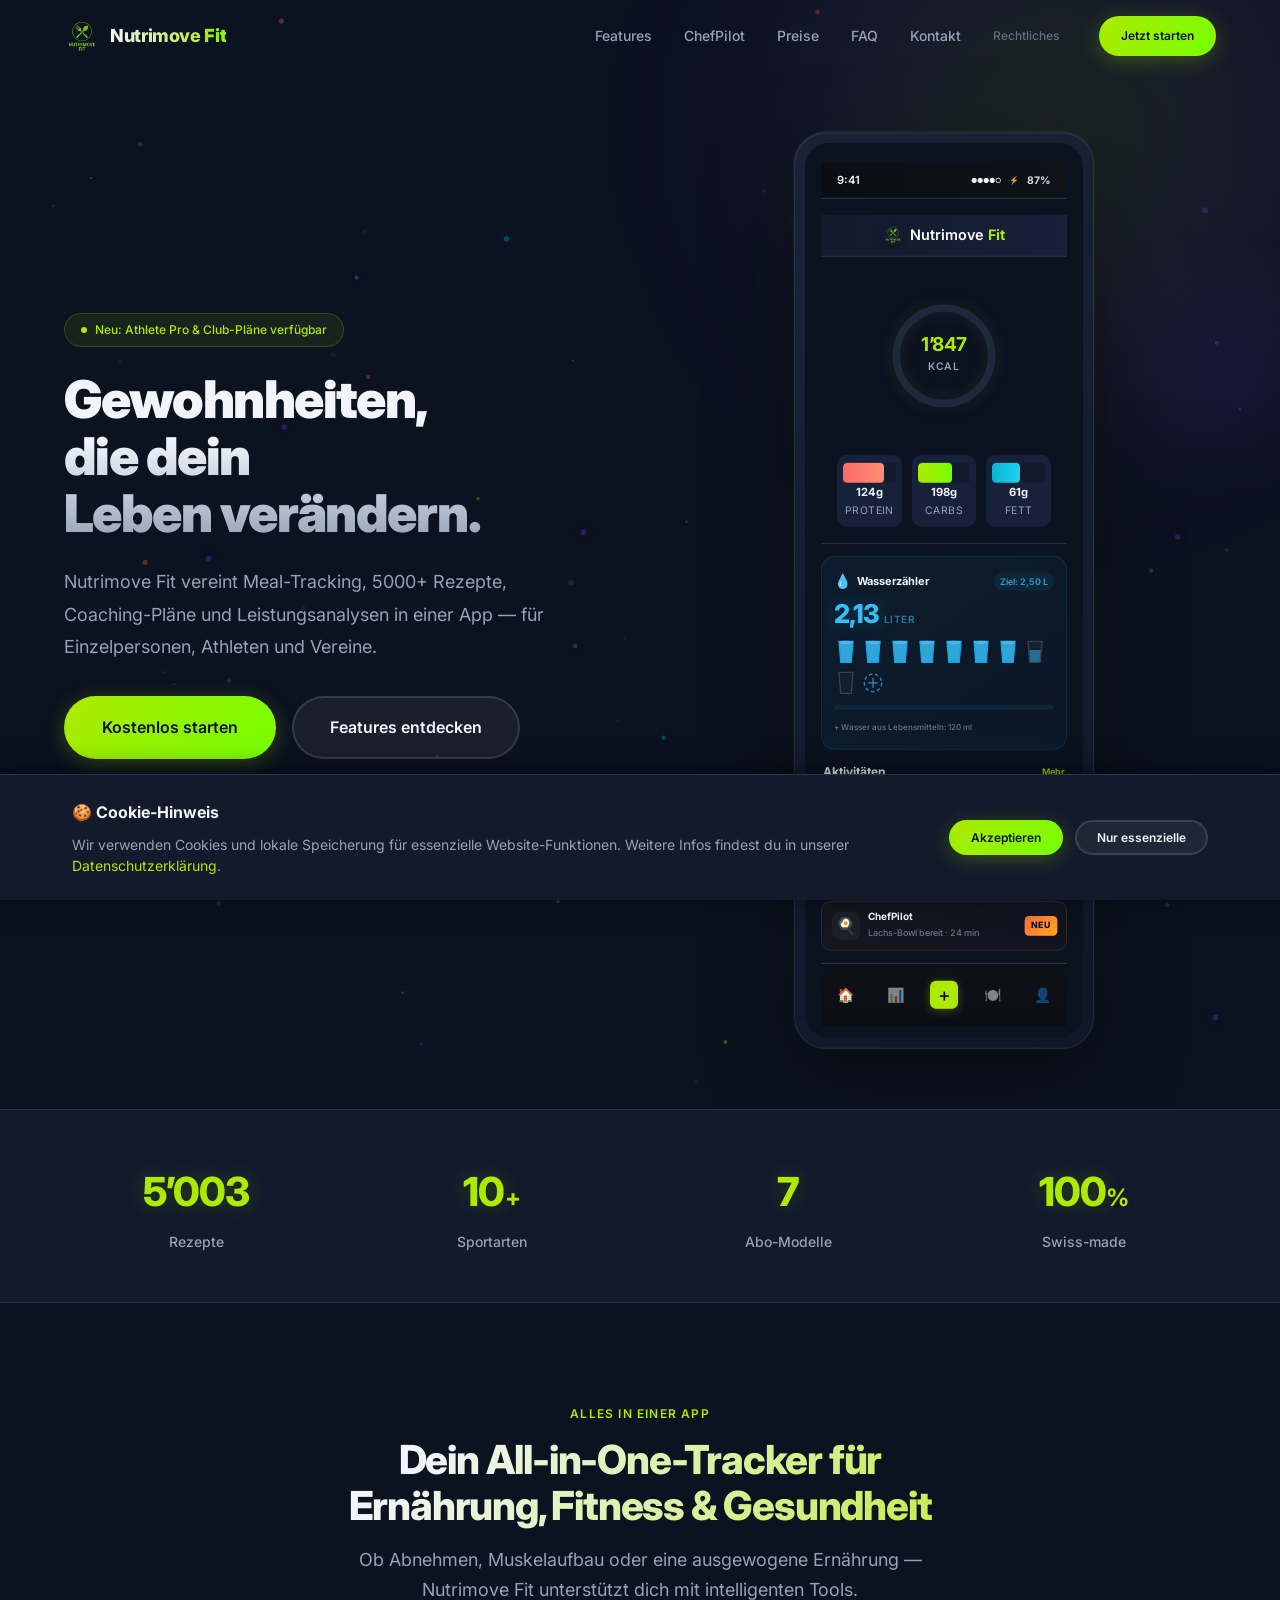
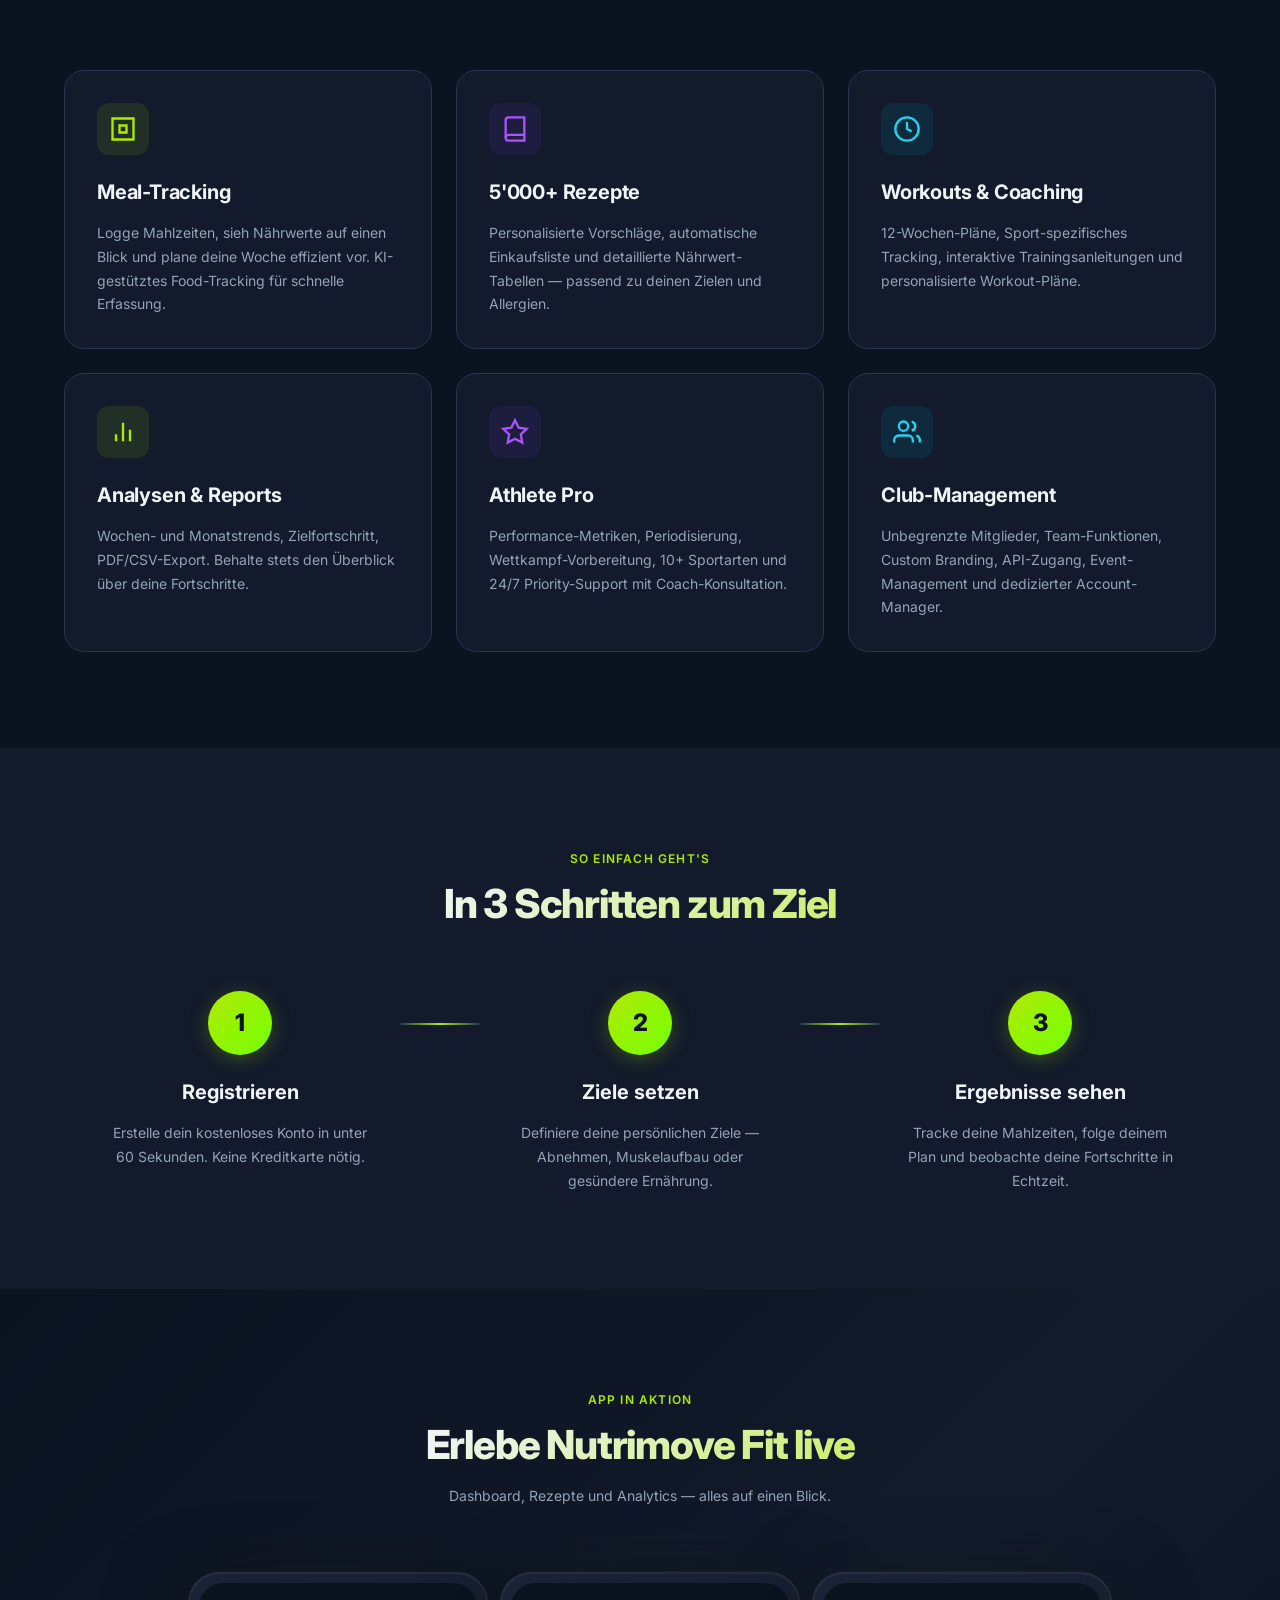
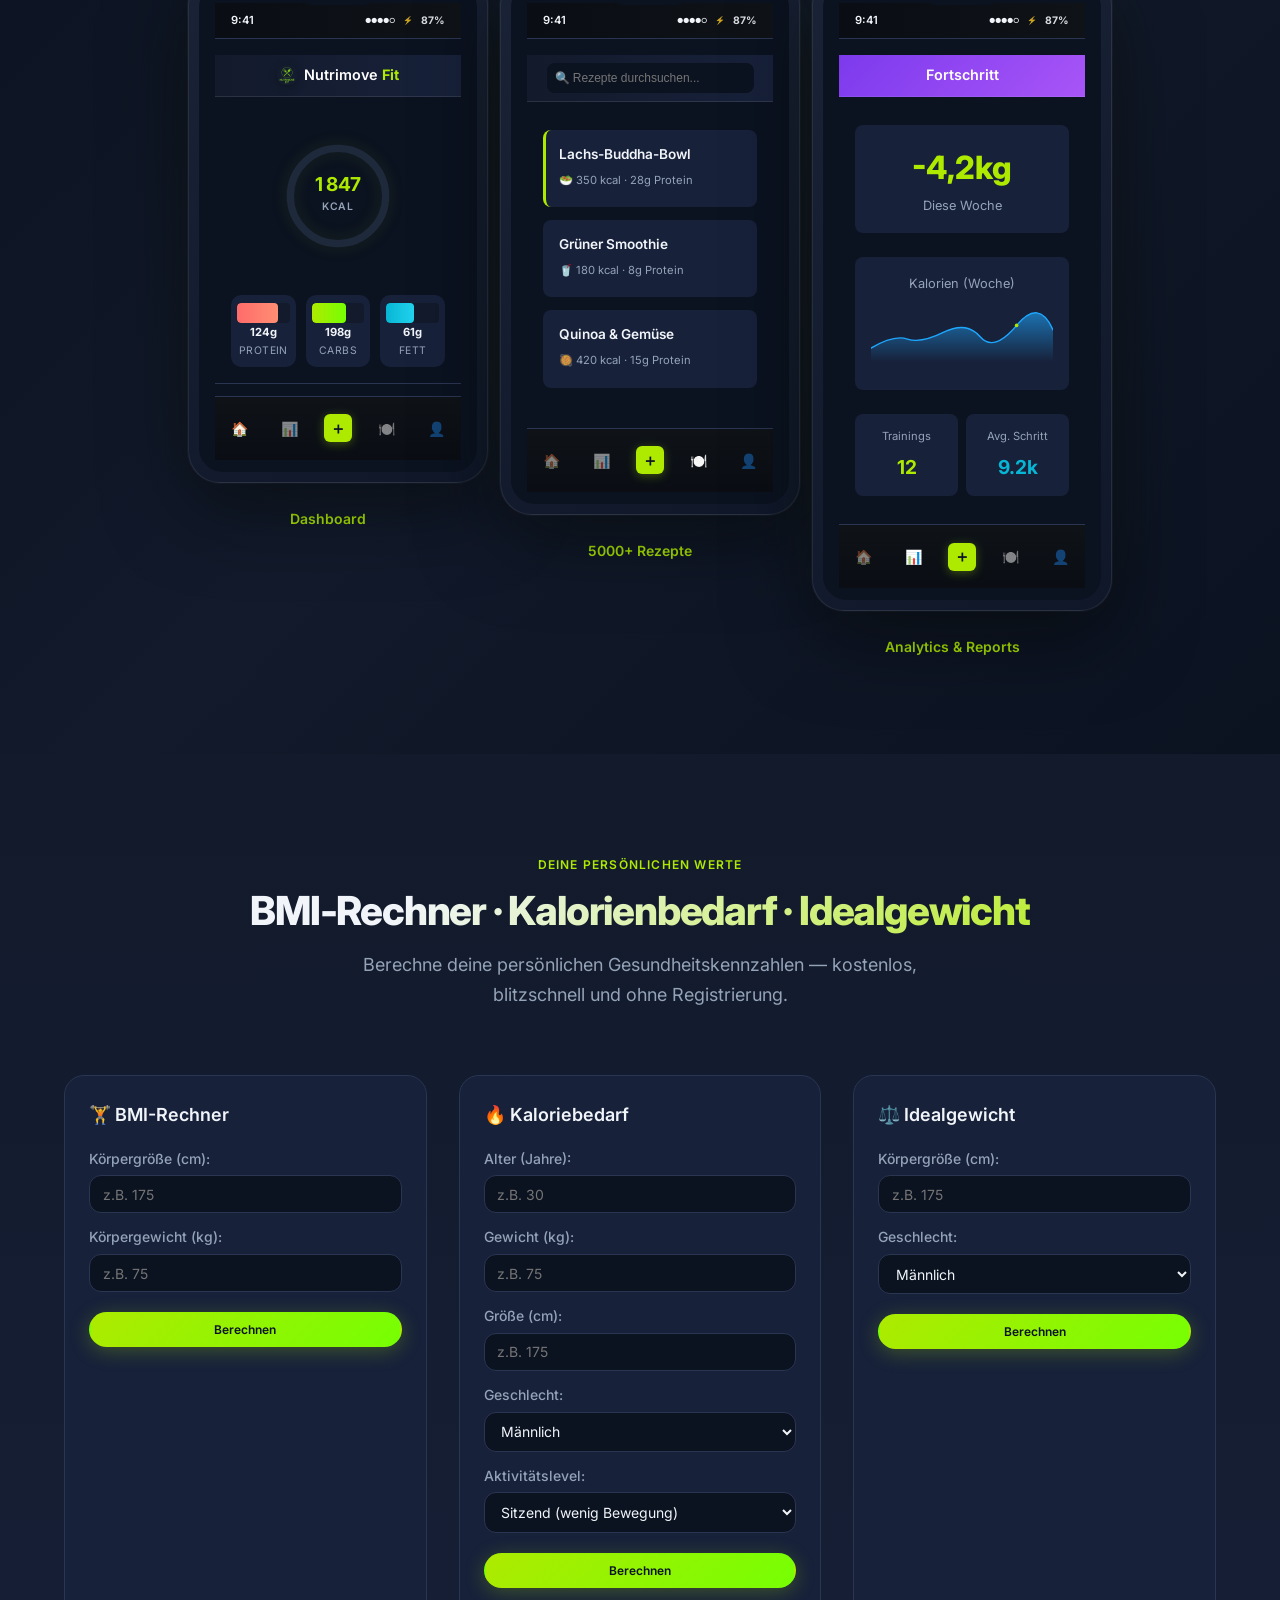
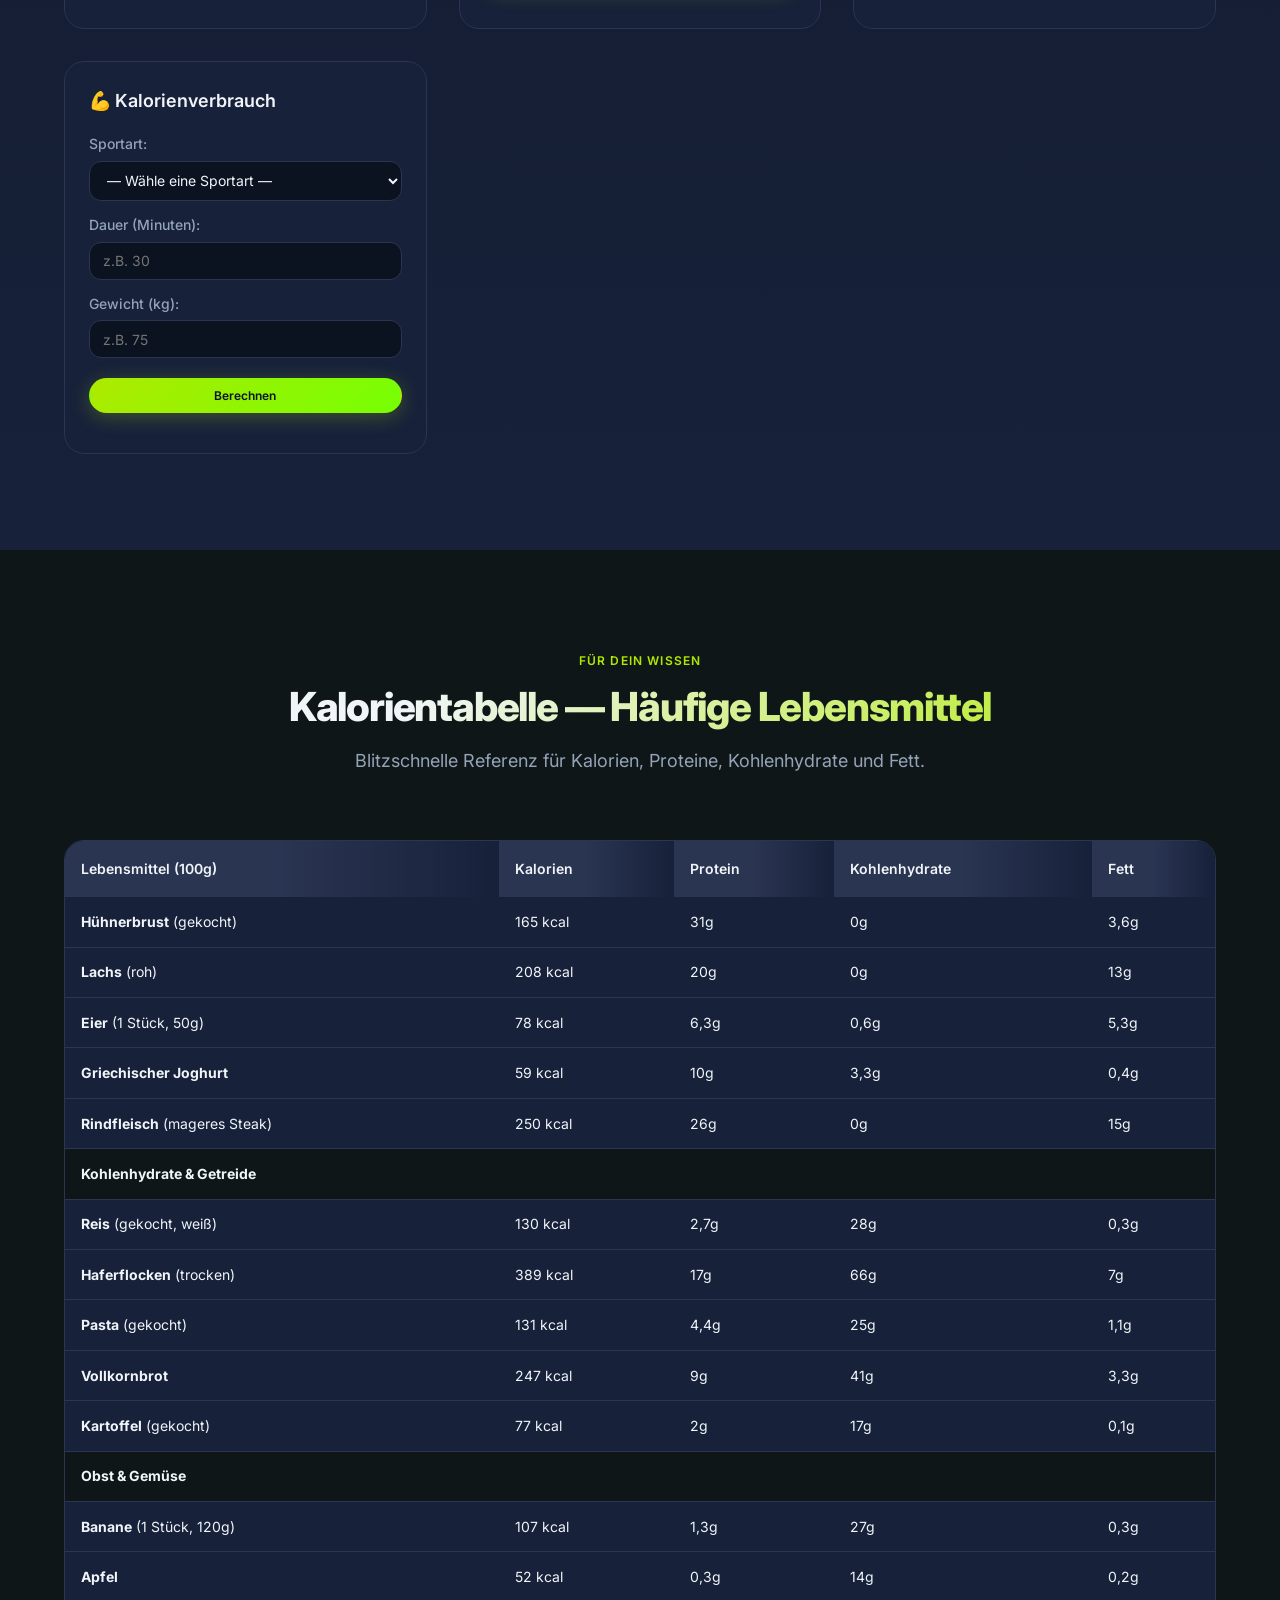
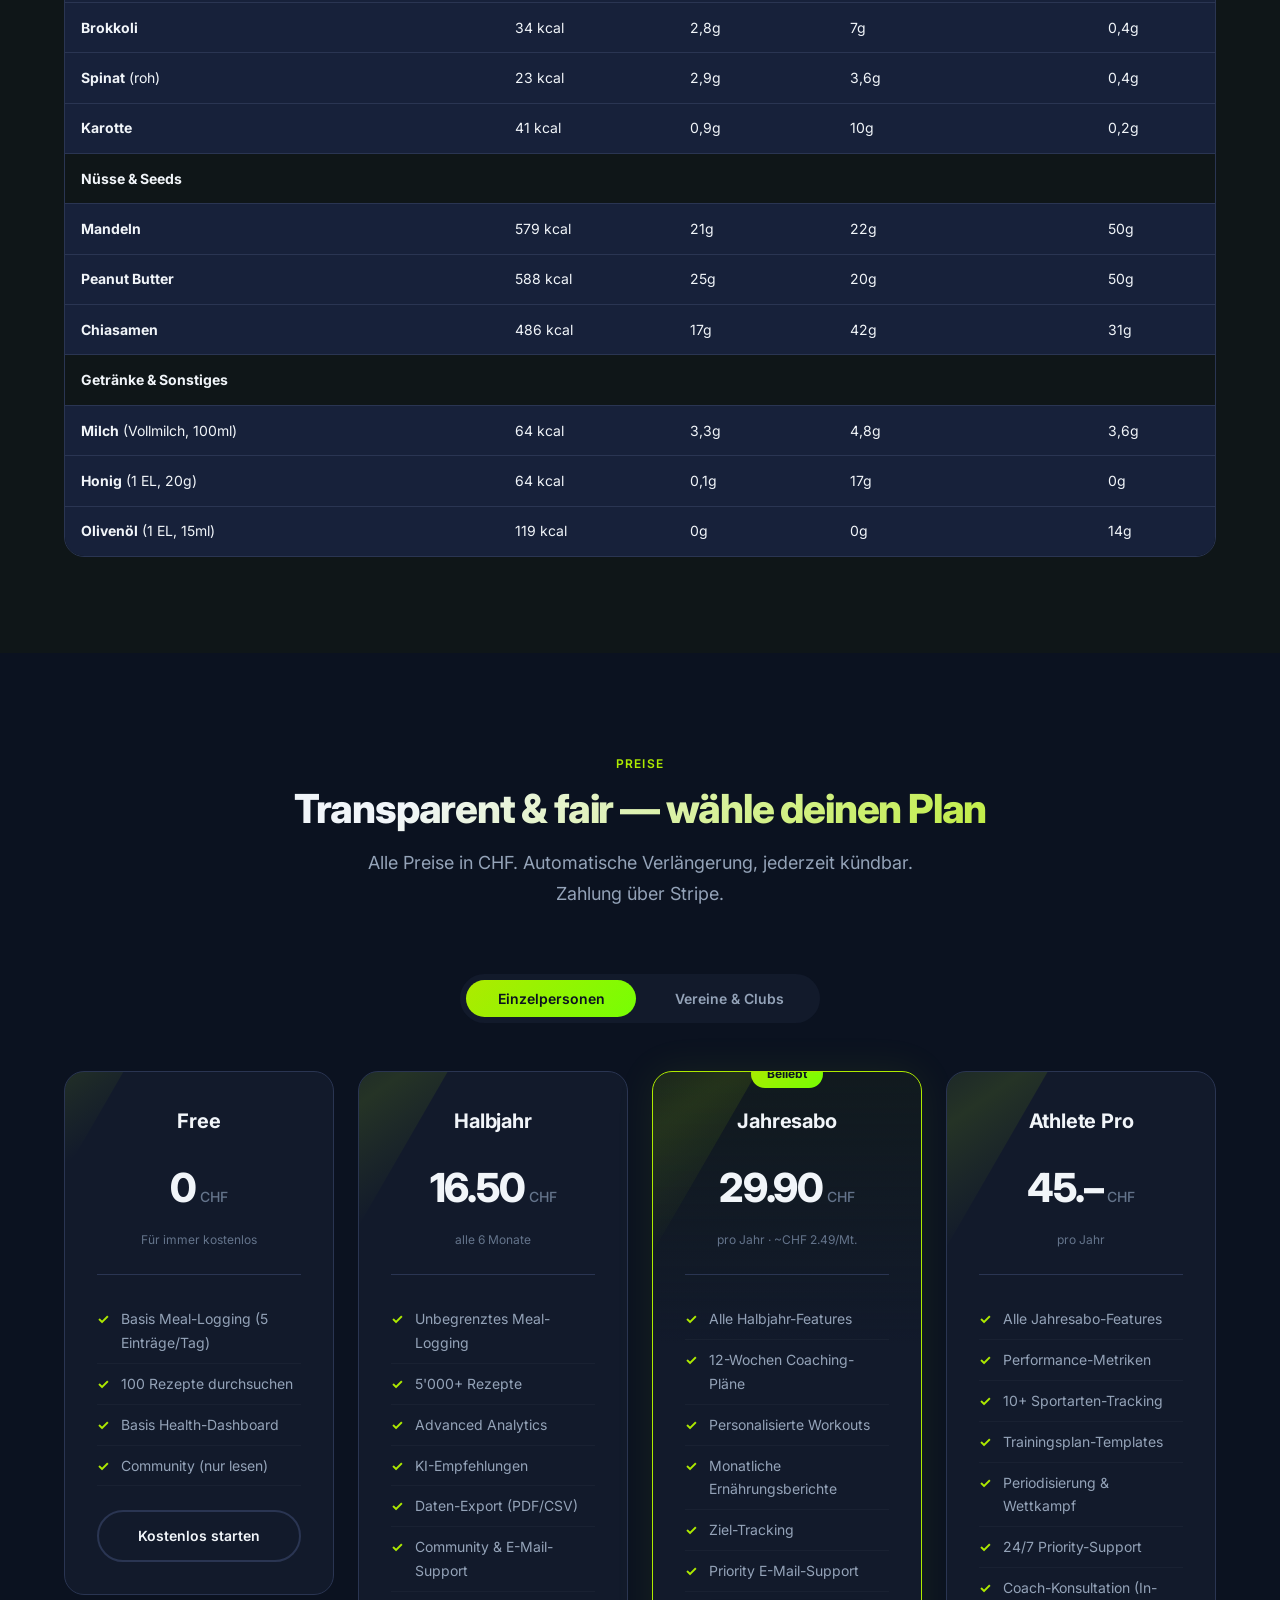
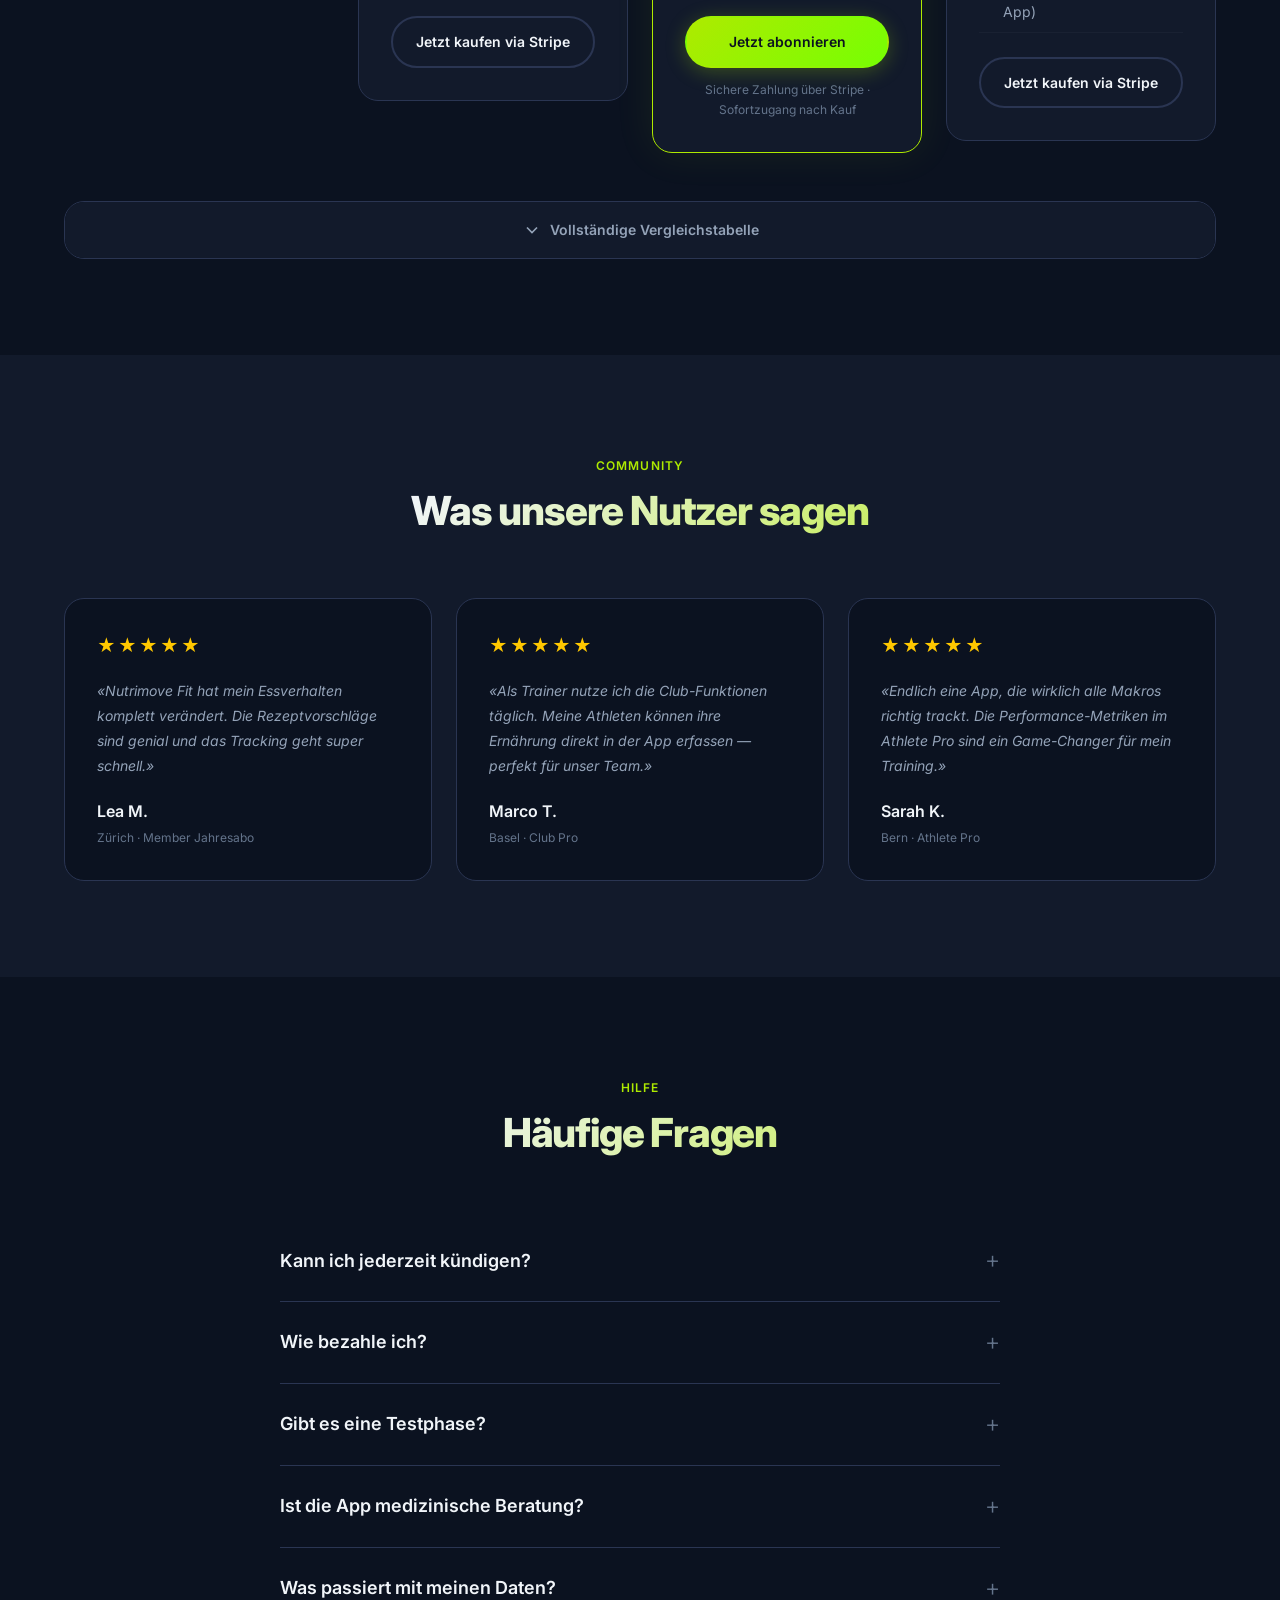
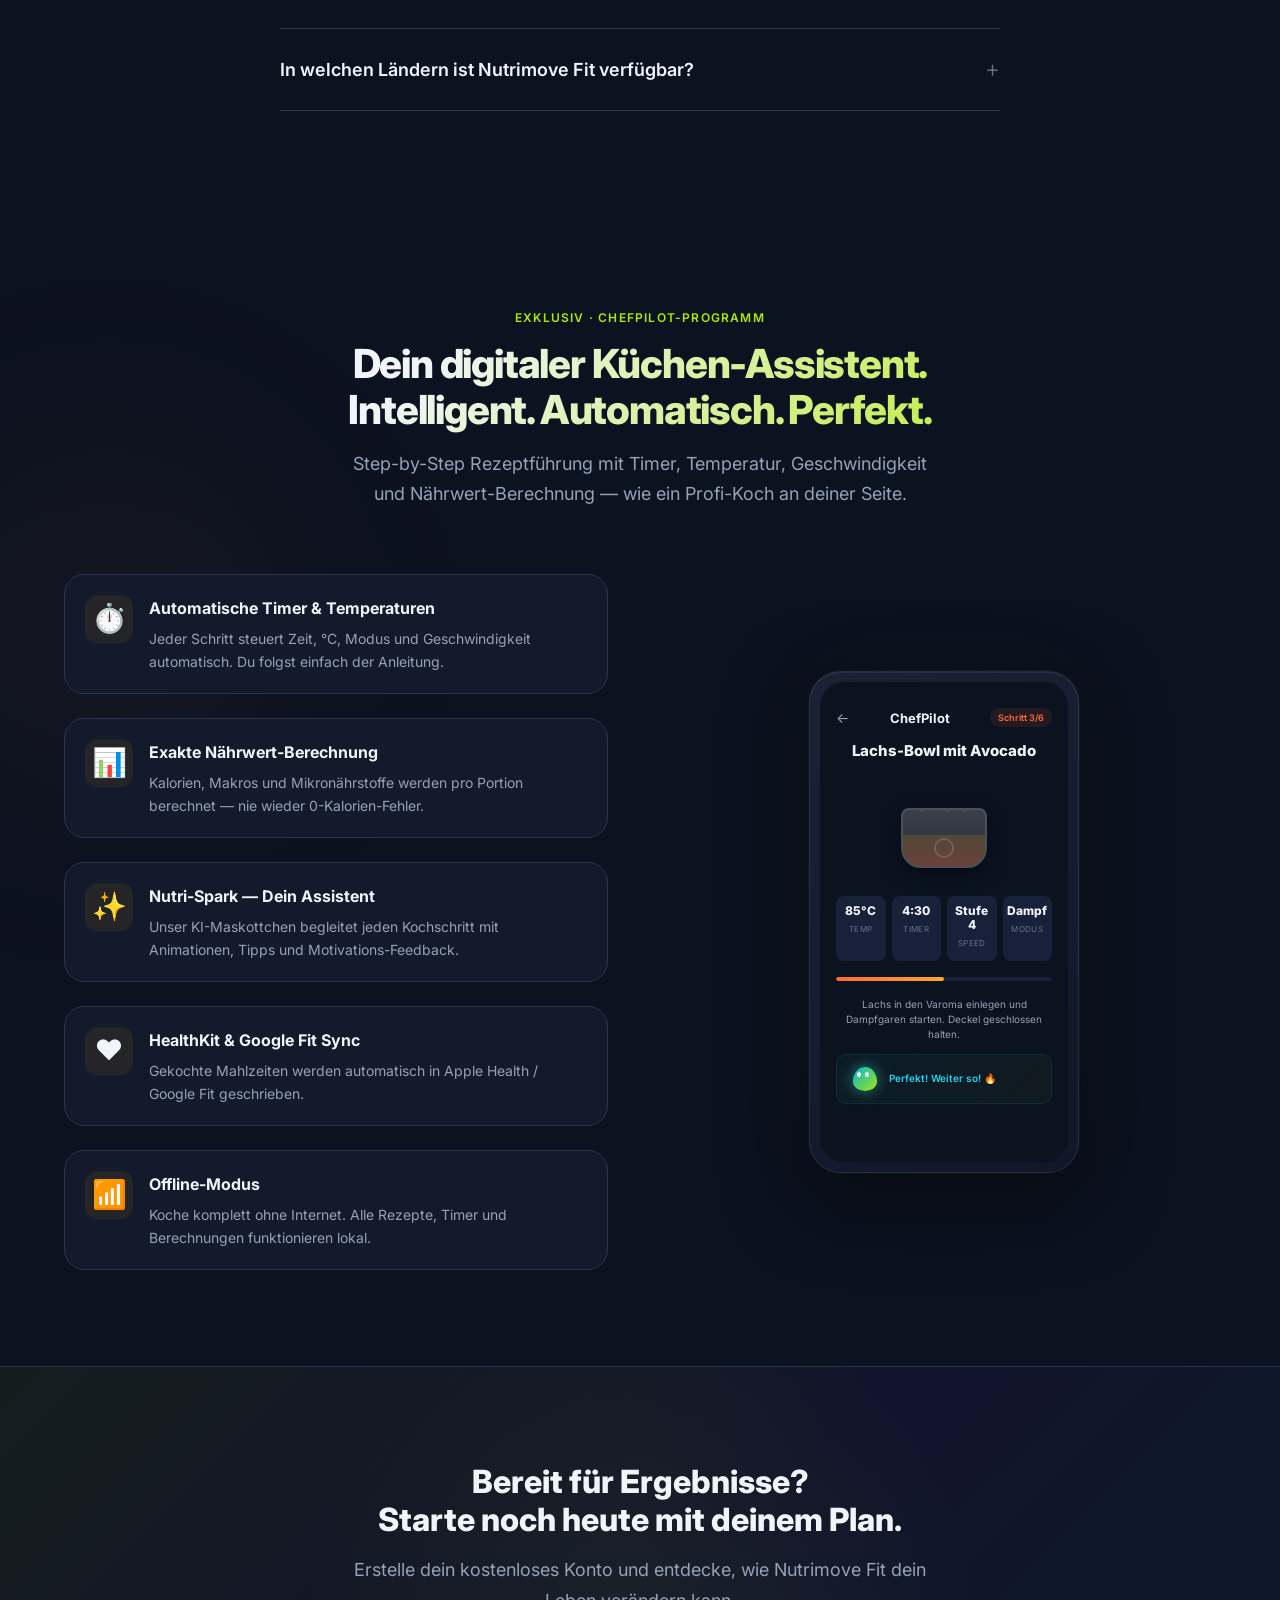
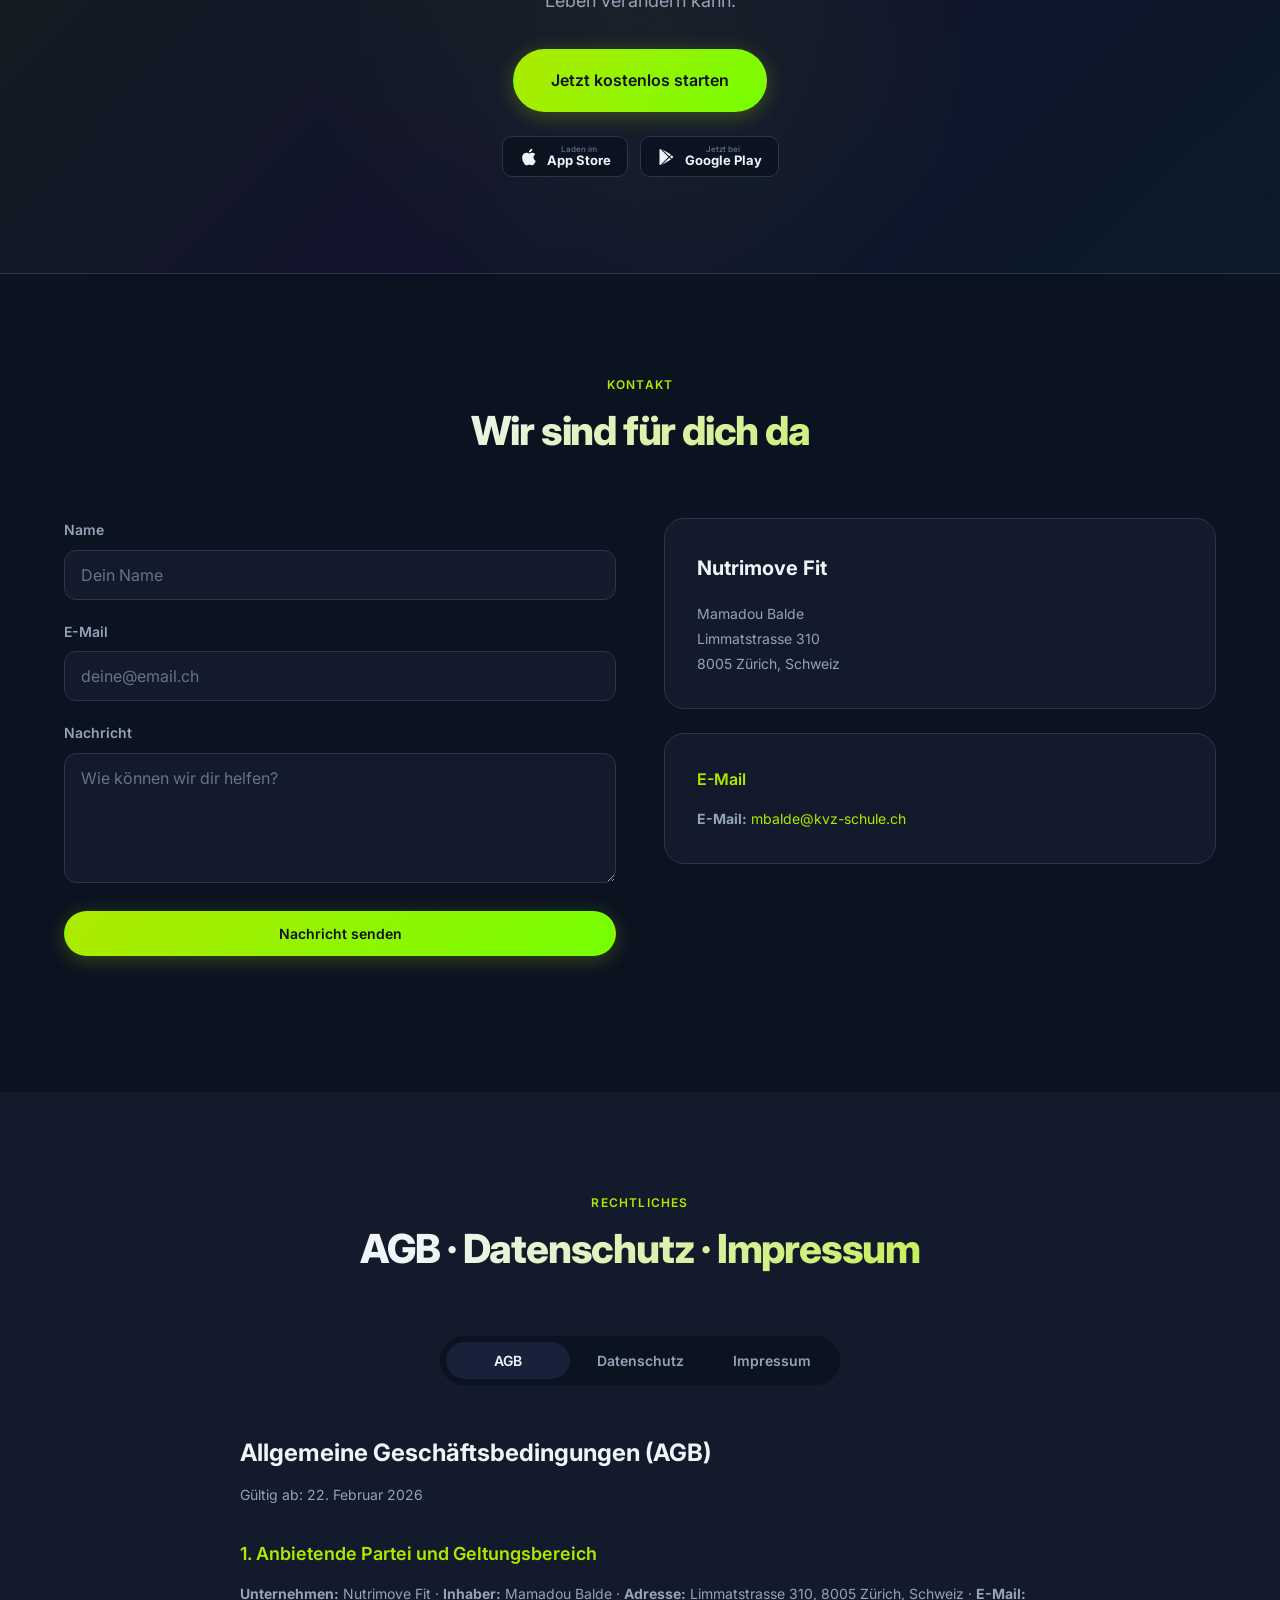
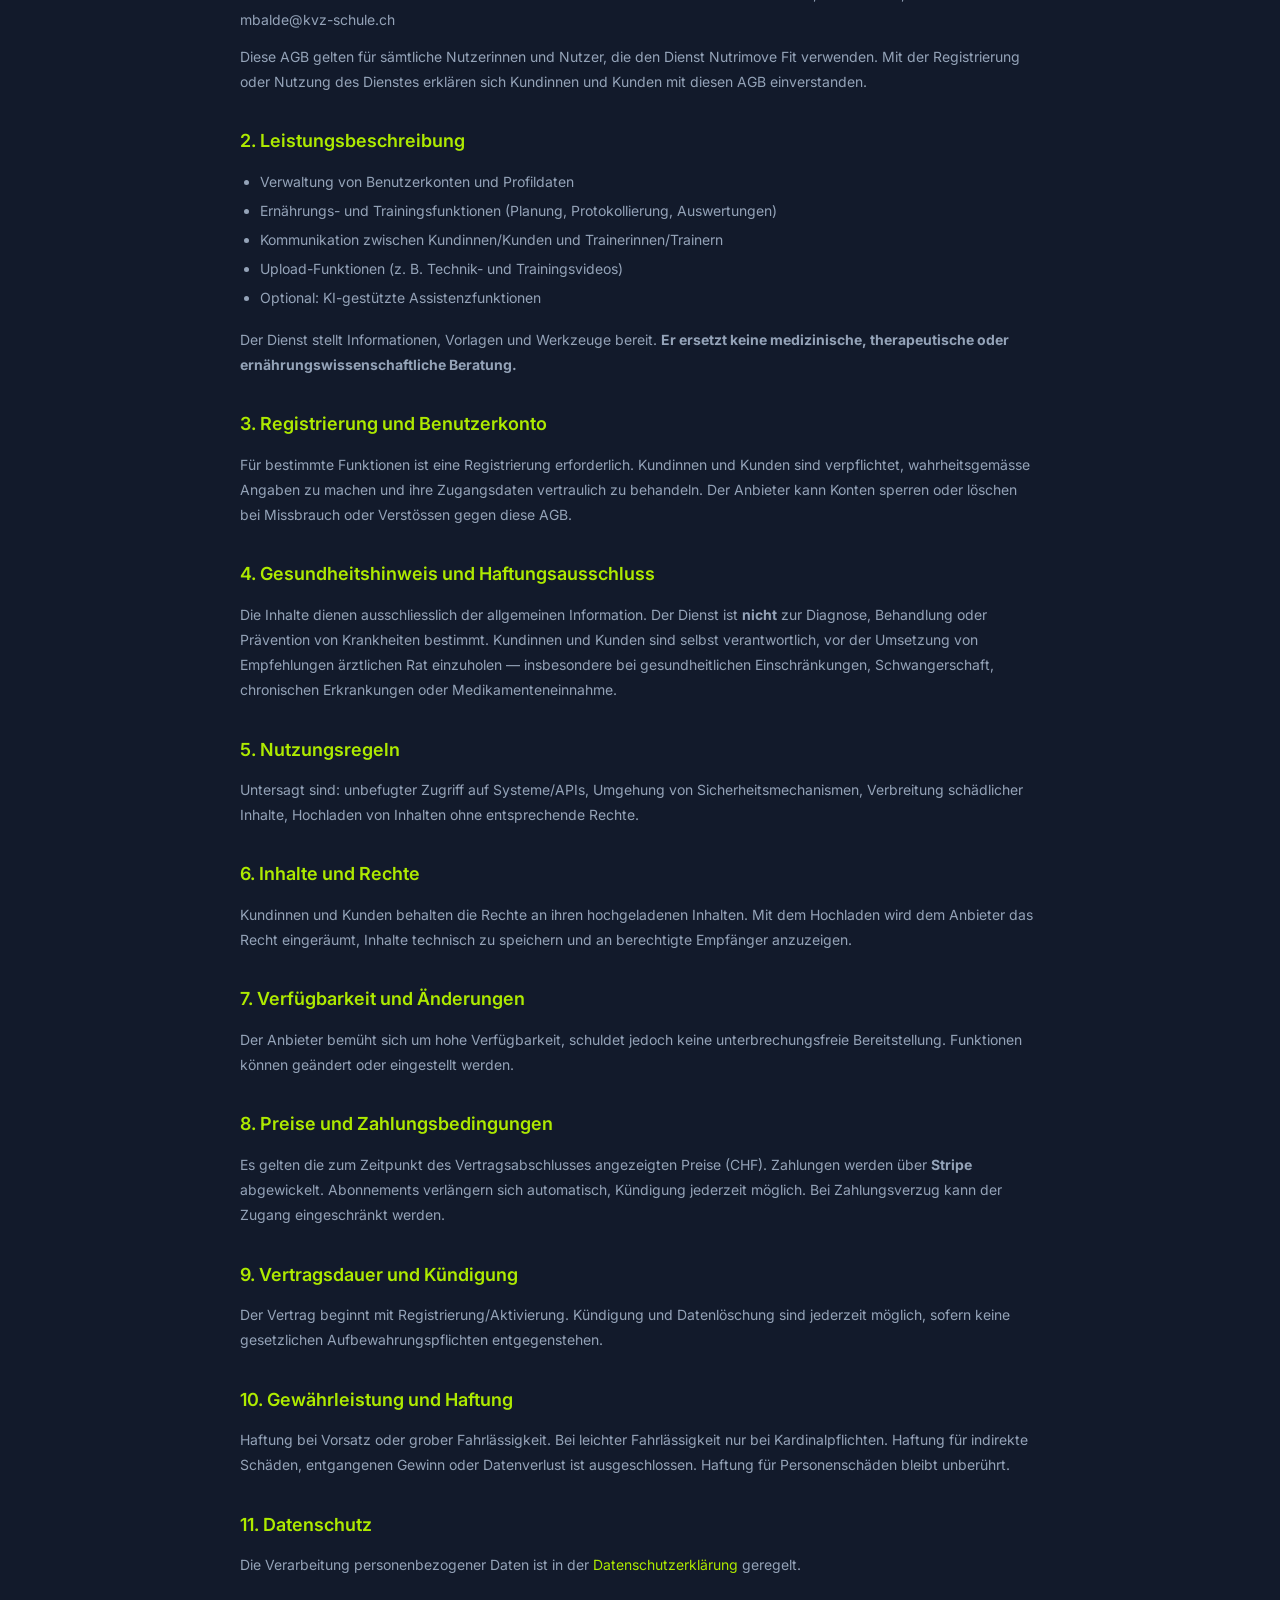
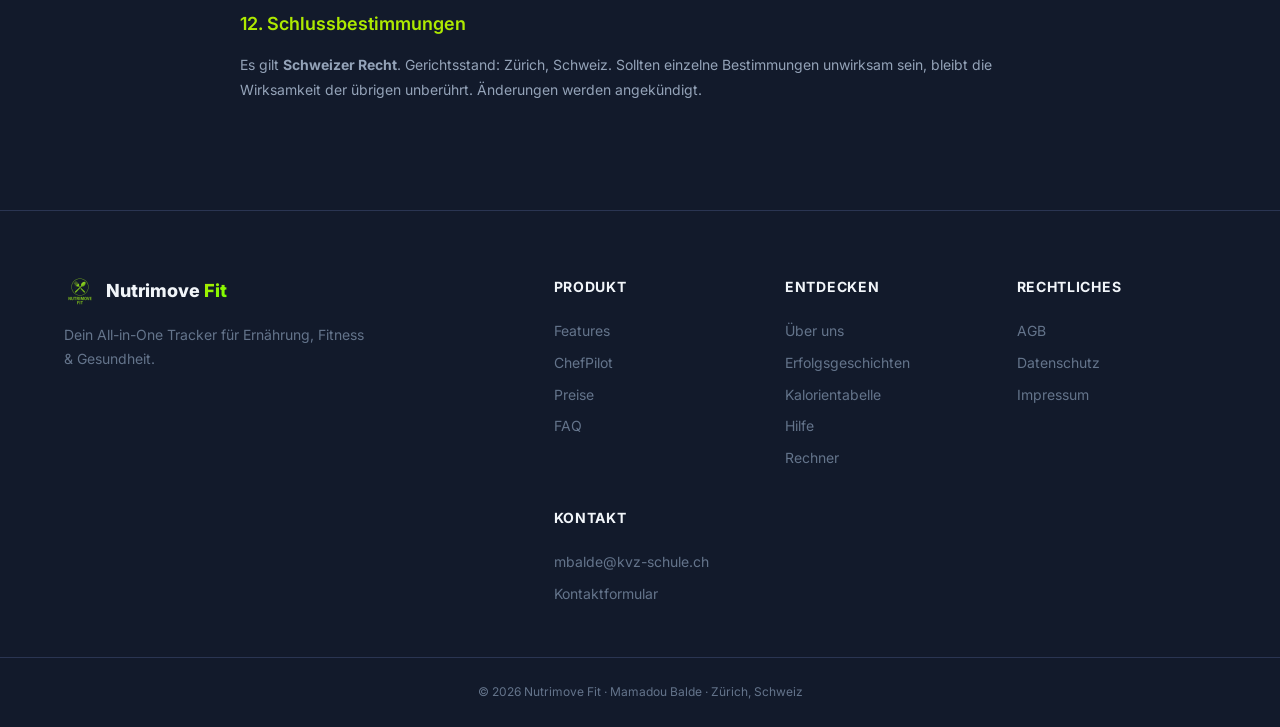
==== commit 7db73347: "chore: Inline-Styles entfernt (Klassen + styles-inline.css) & theme-color Warnung entfernt" ====
--- a/index.html
+++ b/index.html
@@ -8,7 +8,7 @@
   <meta name="apple-mobile-web-app-status-bar-style" content="black-translucent" />
   <meta name="apple-mobile-web-app-title" content="Nutrimove Fit" />
   <meta name="format-detection" content="telephone=no" />
-  <meta name="theme-color" content="#050816" />
+  <!-- theme-color entfernt (Firefox/Opera Warnung) -->
   <title>Nutrimove Fit — Ernährung · Training · Tracking</title>
   <meta name="description" content="Nutrimove Fit: Deine All-in-One App für Ernährung, Training und Gesundheit. 5000+ Rezepte, KI-Empfehlungen, Coaching-Pläne, BMI-Rechner, Kalorienbedarf. Jetzt kostenlos starten!" />
   <link rel="apple-touch-icon" href="nutrimove_logo.png" />
@@ -16,6 +16,7 @@
   <link rel="preconnect" href="https://fonts.gstatic.com" crossorigin />
   <link href="https://fonts.googleapis.com/css2?family=Inter:wght@400;500;600;700;800;900&display=swap" rel="stylesheet" />
   <link rel="stylesheet" href="styles.css" />
+  <link rel="stylesheet" href="styles-inline.css" />
   <script async src="https://js.stripe.com/v3/buy-button.js"></script>
 </head>
 <body>
@@ -106,9 +107,9 @@
 
           <!-- Macros -->
           <div class="phone-macro-row">
-            <div class="phone-macro phone-macro--p"><div class="phone-macro-bar"><div class="phone-macro-bar__fill" style="width:78%" data-color="lime"></div></div><span class="phone-macro__val">124g</span><span class="phone-macro__lbl">Protein</span></div>
-            <div class="phone-macro phone-macro--c"><div class="phone-macro-bar"><div class="phone-macro-bar__fill" style="width:64%" data-color="cyan"></div></div><span class="phone-macro__val">198g</span><span class="phone-macro__lbl">Carbs</span></div>
-            <div class="phone-macro phone-macro--f"><div class="phone-macro-bar"><div class="phone-macro-bar__fill" style="width:52%" data-color="violet"></div></div><span class="phone-macro__val">61g</span><span class="phone-macro__lbl">Fett</span></div>
+            <div class="phone-macro phone-macro--p"><div class="phone-macro-bar"><div class="phone-macro-bar__fill macro-78" data-color="lime"></div></div><span class="phone-macro__val">124g</span><span class="phone-macro__lbl">Protein</span></div>
+            <div class="phone-macro phone-macro--c"><div class="phone-macro-bar"><div class="phone-macro-bar__fill macro-64" data-color="cyan"></div></div><span class="phone-macro__val">198g</span><span class="phone-macro__lbl">Carbs</span></div>
+            <div class="phone-macro phone-macro--f"><div class="phone-macro-bar"><div class="phone-macro-bar__fill macro-52" data-color="violet"></div></div><span class="phone-macro__val">61g</span><span class="phone-macro__lbl">Fett</span></div>
           </div>
 
           <!-- ★ WATER TRACKER ★ -->
@@ -135,7 +136,7 @@
               <div class="water-glass add-btn" data-n="+"><svg viewBox="0 0 24 32"><circle cx="12" cy="16" r="10" fill="none" stroke="#38BDF8" stroke-width="1.5" stroke-dasharray="4 3"/><path d="M12 11v10M7 16h10" stroke="#38BDF8" stroke-width="1.5" stroke-linecap="round"/></svg></div>
             </div>
             <div class="phone-water__wave">
-              <div class="wave-bar" style="--pct:85%"></div>
+              <div class="wave-bar wave-85"></div>
             </div>
             <span class="phone-water__food">+ Wasser aus Lebensmitteln: 120 ml</span>
           </div>
@@ -342,9 +343,9 @@
                 </div>
               </div>
               <div class="phone-macro-row">
-                <div class="phone-macro phone-macro--p"><div class="phone-macro-bar"><div class="phone-macro-bar__fill" style="width:78%"></div></div><span class="phone-macro__val">124g</span><span class="phone-macro__lbl">Protein</span></div>
-                <div class="phone-macro phone-macro--c"><div class="phone-macro-bar"><div class="phone-macro-bar__fill" style="width:64%"></div></div><span class="phone-macro__val">198g</span><span class="phone-macro__lbl">Carbs</span></div>
-                <div class="phone-macro phone-macro--f"><div class="phone-macro-bar"><div class="phone-macro-bar__fill" style="width:52%"></div></div><span class="phone-macro__val">61g</span><span class="phone-macro__lbl">Fett</span></div>
+                <div class="phone-macro phone-macro--p"><div class="phone-macro-bar"><div class="phone-macro-bar__fill macro-78"></div></div><span class="phone-macro__val">124g</span><span class="phone-macro__lbl">Protein</span></div>
+                <div class="phone-macro phone-macro--c"><div class="phone-macro-bar"><div class="phone-macro-bar__fill macro-64"></div></div><span class="phone-macro__val">198g</span><span class="phone-macro__lbl">Carbs</span></div>
+                <div class="phone-macro phone-macro--f"><div class="phone-macro-bar"><div class="phone-macro-bar__fill macro-52"></div></div><span class="phone-macro__val">61g</span><span class="phone-macro__lbl">Fett</span></div>
               </div>
               <div class="phone-bottom-nav">
                 <span class="phone-bnav active">🏠</span>
@@ -370,21 +371,21 @@
                   <span class="phone-battery">87%</span>
                 </div>
               </div>
-              <div class="phone-app-header" style="padding:0.5rem;text-align:center;background:linear-gradient(to right,#121a2b,#17213a);">
-                <input type="text" placeholder="🔍 Rezepte durchsuchen..." style="width:90%;padding:0.5rem;border:none;border-radius:8px;background:#0b1220;color:#F1F5F9;font-size:0.75rem;" />
-              </div>
-              <div style="padding:1rem;overflow-y:auto;height:calc(100% - 80px);">
-                <div style="margin-bottom:0.8rem;padding:0.8rem;background:#17213a;border-radius:8px;border-left:3px solid#AEEA00;">
-                  <div style="font-weight:600;color:#F1F5F9;font-size:0.85rem;">Lachs-Buddha-Bowl</div>
-                  <div style="font-size:0.7rem;color:#94A3B8;margin:0.3rem 0;">🥗 350 kcal · 28g Protein</div>
-                </div>
-                <div style="margin-bottom:0.8rem;padding:0.8rem;background:#17213a;border-radius:8px;">
-                  <div style="font-weight:600;color:#F1F5F9;font-size:0.85rem;">Grüner Smoothie</div>
-                  <div style="font-size:0.7rem;color:#94A3B8;margin:0.3rem 0;">🥤 180 kcal · 8g Protein</div>
-                </div>
-                <div style="margin-bottom:0.8rem;padding:0.8rem;background:#17213a;border-radius:8px;">
-                  <div style="font-weight:600;color:#F1F5F9;font-size:0.85rem;">Quinoa & Gemüse</div>
-                  <div style="font-size:0.7rem;color:#94A3B8;margin:0.3rem 0;">🥘 420 kcal · 15g Protein</div>
+              <div class="phone-app-header">
+                <input type="text" class="phone-app-search" placeholder="🔍 Rezepte durchsuchen..." />
+              </div>
+              <div class="phone-app-content">
+                <div class="recipe-card featured">
+                  <div class="recipe-card__title">Lachs-Buddha-Bowl</div>
+                  <div class="recipe-card__meta">🥗 350 kcal · 28g Protein</div>
+                </div>
+                <div class="recipe-card">
+                  <div class="recipe-card__title">Grüner Smoothie</div>
+                  <div class="recipe-card__meta">🥤 180 kcal · 8g Protein</div>
+                </div>
+                <div class="recipe-card">
+                  <div class="recipe-card__title">Quinoa &amp; Gemüse</div>
+                  <div class="recipe-card__meta">🥘 420 kcal · 15g Protein</div>
                 </div>
               </div>
               <div class="phone-bottom-nav">
@@ -411,26 +412,26 @@
                   <span class="phone-battery">87%</span>
                 </div>
               </div>
-              <div class="phone-app-header" style="background:linear-gradient(135deg,#7C3AED,#A855F7);">
-                <span class="phone-app-title" style="color:white;">Fortschritt</span>
-              </div>
-              <div style="padding:1rem;overflow-y:auto;height:calc(100% - 80px);">
-                <div style="text-align:center;margin-bottom:1.5rem;padding:1rem;background:#17213a;border-radius:8px;">
-                  <div style="font-size:2rem;font-weight:800;color:#AEEA00;">-4,2kg</div>
-                  <div style="font-size:0.8rem;color:#94A3B8;">Diese Woche</div>
-                </div>
-                <div style="margin-bottom:0.8rem;">
-                  <div style="font-size:0.8rem;color:#94A3B8;margin-bottom:0.3rem;">Kalorien (Woche)</div>
-                  <div style="height:80px;background:url('data:image/svg+xml,...');background-size:contain;background-repeat:no-repeat;"></div>
-                </div>
-                <div style="display:grid;grid-template-columns:1fr 1fr;gap:0.5rem;margin-top:1rem;">
-                  <div style="text-align:center;padding:0.8rem;background:#17213a;border-radius:8px;">
-                    <div style="font-size:0.7rem;color:#94A3B8;">Trainings</div>
-                    <div style="font-size:1.2rem;color:#AEEA00;font-weight:700;margin-top:0.3rem;">12</div>
+              <div class="phone-app-header gradient-purple">
+                <span class="phone-app-title light">Fortschritt</span>
+              </div>
+              <div class="phone-app-content narrow">
+                <div class="analytics-hero">
+                  <div class="analytics-hero__value">-4,2kg</div>
+                  <div class="analytics-hero__label">Diese Woche</div>
+                </div>
+                <div class="analytics-hero">
+                  <div class="analytics-hero__label">Kalorien (Woche)</div>
+                  <div class="analytics-chart"></div>
+                </div>
+                <div class="analytics-grid">
+                  <div class="analytics-tile">
+                    <div class="analytics-tile__label">Trainings</div>
+                    <div class="analytics-tile__value">12</div>
                   </div>
-                  <div style="text-align:center;padding:0.8rem;background:#17213a;border-radius:8px;">
-                    <div style="font-size:0.7rem;color:#94A3B8;">Avg. Schritt</div>
-                    <div style="font-size:1.2rem;color:#06B6D4;font-weight:700;margin-top:0.3rem;">9.2k</div>
+                  <div class="analytics-tile">
+                    <div class="analytics-tile__label">Avg. Schritt</div>
+                    <div class="analytics-tile__value cyan">9.2k</div>
                   </div>
                 </div>
               </div>
@@ -484,11 +485,11 @@
           </div>
           <button class="btn btn--sm btn--primary calc-btn" data-calc="bmi">Berechnen</button>
         </div>
-        <div class="tool-result" id="bmi-result" style="display:none;">
+        <div class="tool-result hidden" id="bmi-result">
           <div class="result-value"><span class="result-num">—</span></div>
           <div class="result-label">Dein BMI</div>
           <div class="result-category">—</div>
-          <div class="result-info" style="font-size:.85rem;margin-top:0.75rem;">
+          <div class="result-info">
             <strong>Kategorien:</strong><br/>
             < 18,5: Untergewicht<br/>
             18,5–24,9: Normalgewicht<br/>
@@ -533,7 +534,7 @@
           </div>
           <button class="btn btn--sm btn--primary calc-btn" data-calc="calorie">Berechnen</button>
         </div>
-        <div class="tool-result" id="cal-result" style="display:none;">
+        <div class="tool-result hidden" id="cal-result">
           <div class="result-value"><span class="result-num">—</span> kcal/Tag</div>
           <div class="result-label">Dein Kaloriebedarf</div>
           <div class="result-category">—</div>
@@ -557,11 +558,11 @@
           </div>
           <button class="btn btn--sm btn--primary calc-btn" data-calc="ideal">Berechnen</button>
         </div>
-        <div class="tool-result" id="ideal-result" style="display:none;">
+        <div class="tool-result hidden" id="ideal-result">
           <div class="result-value"><span class="result-num">—</span> kg</div>
           <div class="result-label">Idealgewicht (BMI 22)</div>
           <div class="result-category">—</div>
-          <div class="result-info" style="font-size:.85rem;margin-top:0.75rem;">
+          <div class="result-info">
             Basiert auf<br/>BMI 22 (Mitte Normalbereich)
           </div>
         </div>
@@ -595,7 +596,7 @@
           </div>
           <button class="btn btn--sm btn--primary calc-btn" data-calc="burn">Berechnen</button>
         </div>
-        <div class="tool-result" id="burn-result" style="display:none;">
+        <div class="tool-result hidden" id="burn-result">
           <div class="result-value"><span class="result-num">—</span> kcal</div>
           <div class="result-label">Kalorienverbrauch</div>
           <div class="result-category">—</div>
@@ -630,23 +631,23 @@
           <tr><td><strong>Eier</strong> (1 Stück, 50g)</td><td>78 kcal</td><td>6,3g</td><td>0,6g</td><td>5,3g</td></tr>
           <tr><td><strong>Griechischer Joghurt</strong></td><td>59 kcal</td><td>10g</td><td>3,3g</td><td>0,4g</td></tr>
           <tr><td><strong>Rindfleisch</strong> (mageres Steak)</td><td>250 kcal</td><td>26g</td><td>0g</td><td>15g</td></tr>
-          <tr style="background:#0f1618;"><td colspan="5"><strong>Kohlenhydrate &amp; Getreide</strong></td></tr>
+          <tr class="table-section"><td colspan="5"><strong>Kohlenhydrate &amp; Getreide</strong></td></tr>
           <tr><td><strong>Reis</strong> (gekocht, weiß)</td><td>130 kcal</td><td>2,7g</td><td>28g</td><td>0,3g</td></tr>
           <tr><td><strong>Haferflocken</strong> (trocken)</td><td>389 kcal</td><td>17g</td><td>66g</td><td>7g</td></tr>
           <tr><td><strong>Pasta</strong> (gekocht)</td><td>131 kcal</td><td>4,4g</td><td>25g</td><td>1,1g</td></tr>
           <tr><td><strong>Vollkornbrot</strong></td><td>247 kcal</td><td>9g</td><td>41g</td><td>3,3g</td></tr>
           <tr><td><strong>Kartoffel</strong> (gekocht)</td><td>77 kcal</td><td>2g</td><td>17g</td><td>0,1g</td></tr>
-          <tr style="background:#0f1618;"><td colspan="5"><strong>Obst &amp; Gemüse</strong></td></tr>
+          <tr class="table-section"><td colspan="5"><strong>Obst &amp; Gemüse</strong></td></tr>
           <tr><td><strong>Banane</strong> (1 Stück, 120g)</td><td>107 kcal</td><td>1,3g</td><td>27g</td><td>0,3g</td></tr>
           <tr><td><strong>Apfel</strong></td><td>52 kcal</td><td>0,3g</td><td>14g</td><td>0,2g</td></tr>
           <tr><td><strong>Brokkoli</strong></td><td>34 kcal</td><td>2,8g</td><td>7g</td><td>0,4g</td></tr>
           <tr><td><strong>Spinat</strong> (roh)</td><td>23 kcal</td><td>2,9g</td><td>3,6g</td><td>0,4g</td></tr>
           <tr><td><strong>Karotte</strong></td><td>41 kcal</td><td>0,9g</td><td>10g</td><td>0,2g</td></tr>
-          <tr style="background:#0f1618;"><td colspan="5"><strong>Nüsse &amp; Seeds</strong></td></tr>
+          <tr class="table-section"><td colspan="5"><strong>Nüsse &amp; Seeds</strong></td></tr>
           <tr><td><strong>Mandeln</strong></td><td>579 kcal</td><td>21g</td><td>22g</td><td>50g</td></tr>
           <tr><td><strong>Peanut Butter</strong></td><td>588 kcal</td><td>25g</td><td>20g</td><td>50g</td></tr>
           <tr><td><strong>Chiasamen</strong></td><td>486 kcal</td><td>17g</td><td>42g</td><td>31g</td></tr>
-          <tr style="background:#0f1618;"><td colspan="5"><strong>Getränke &amp; Sonstiges</strong></td></tr>
+          <tr class="table-section"><td colspan="5"><strong>Getränke &amp; Sonstiges</strong></td></tr>
           <tr><td><strong>Milch</strong> (Vollmilch, 100ml)</td><td>64 kcal</td><td>3,3g</td><td>4,8g</td><td>3,6g</td></tr>
           <tr><td><strong>Honig</strong> (1 EL, 20g)</td><td>64 kcal</td><td>0,1g</td><td>17g</td><td>0g</td></tr>
           <tr><td><strong>Olivenöl</strong> (1 EL, 15ml)</td><td>119 kcal</td><td>0g</td><td>0g</td><td>14g</td></tr>
@@ -948,8 +949,8 @@
                 <div class="cp-param"><span class="cp-param__val">Stufe 4</span><span class="cp-param__lbl">Speed</span></div>
                 <div class="cp-param"><span class="cp-param__val">Dampf</span><span class="cp-param__lbl">Modus</span></div>
               </div>
-              <div class="cp-screen__progress">
-                <div class="cp-progress-bar"><div class="cp-progress-bar__fill" style="width:50%"></div></div>
+                <div class="cp-screen__progress">
+                <div class="cp-progress-bar"><div class="cp-progress-bar__fill cp-progress-50"></div></div>
               </div>
               <p class="cp-screen__instruction">Lachs in den Varoma einlegen und Dampfgaren starten. Deckel geschlossen halten.</p>
               <div class="cp-screen__mascot">
@@ -1161,11 +1162,11 @@
 </footer>
 
 <!-- ══════════ COOKIE CONSENT (DSGVO) ══════════ -->
-<div id="cookieConsent" class="cookie-consent" style="display:none;">
+<div id="cookieConsent" class="cookie-consent">
   <div class="cookie-consent__inner">
     <div class="cookie-consent__text">
       <strong>🍪 Cookie-Hinweis</strong>
-      <p>Wir verwenden Cookies und lokale Speicherung für essenzielle Website-Funktionen. Weitere Infos findest du in unserer <a href="#legal" style="color:var(--lime);">Datenschutzerklärung</a>.</p>
+      <p>Wir verwenden Cookies und lokale Speicherung für essenzielle Website-Funktionen. Weitere Infos findest du in unserer <a href="#legal">Datenschutzerklärung</a>.</p>
     </div>
     <div class="cookie-consent__actions">
       <button class="btn btn--primary btn--sm" onclick="acceptCookies()">Akzeptieren</button>
--- a/styles-inline.css
+++ b/styles-inline.css
@@ -0,0 +1,202 @@
+/* Phone Macro Progress Bars */
+.phone-macro-bar__fill {
+  background: var(--bar-color, #60A5FA);
+  height: 100%;
+  border-radius: 4px;
+  transition: width 0.3s ease;
+}
+
+.phone-macro--p .phone-macro-bar__fill {
+  --bar-color: #AEEA00;
+}
+
+.phone-macro--c .phone-macro-bar__fill {
+  --bar-color: #06B6D4;
+}
+
+.phone-macro--f .phone-macro-bar__fill {
+  --bar-color: #C084FC;
+}
+
+/* Macro width helpers */
+.macro-78 { width: 78%; }
+.macro-64 { width: 64%; }
+.macro-52 { width: 52%; }
+
+/* Wave Bar Pattern */
+.wave-bar {
+  height: 20px;
+  background: linear-gradient(90deg, #60A5FA 0%, transparent var(--pct, 85%));
+  border-radius: 4px;
+  margin: 0.5rem 0;
+}
+
+.wave-85 { --pct: 85%; }
+
+/* Phone App Header Styles */
+.phone-app-header {
+  padding: 0.5rem;
+  text-align: center;
+  background: linear-gradient(to right, #121a2b, #17213a);
+  border-bottom: 1px solid rgba(255, 255, 255, 0.1);
+}
+
+.phone-app-header.gradient-purple {
+  background: linear-gradient(135deg, #7C3AED, #A855F7);
+}
+
+.phone-app-title {
+  color: white;
+  font-weight: 600;
+  font-size: 0.9rem;
+}
+
+.phone-app-title.light { color: white; }
+
+/* Phone App Search Input */
+.phone-app-search {
+  width: 90%;
+  padding: 0.5rem;
+  border: none;
+  border-radius: 8px;
+  background: #0b1220;
+  color: #F1F5F9;
+  font-size: 0.75rem;
+}
+
+/* Phone App Content */
+.phone-app-content {
+  padding: 1rem;
+  overflow-y: auto;
+  height: calc(100% - 80px);
+}
+
+.phone-app-content.narrow { text-align: center; }
+
+/* Recipe Card */
+.recipe-card {
+  margin-bottom: 0.8rem;
+  padding: 0.8rem;
+  background: #17213a;
+  border-radius: 8px;
+  border-left: 3px solid transparent;
+}
+
+.recipe-card.featured {
+  border-left-color: #AEEA00;
+}
+
+.recipe-card__title {
+  font-weight: 600;
+  color: #F1F5F9;
+  font-size: 0.85rem;
+  margin-bottom: 0.3rem;
+}
+
+.recipe-card__meta {
+  font-size: 0.7rem;
+  color: #94A3B8;
+  margin: 0.3rem 0;
+}
+
+/* Analytics Cards */
+.analytics-hero {
+  text-align: center;
+  margin-bottom: 1.5rem;
+  padding: 1rem;
+  background: #17213a;
+  border-radius: 8px;
+}
+
+.analytics-hero__value {
+  font-size: 2rem;
+  font-weight: 800;
+  color: #AEEA00;
+}
+
+.analytics-hero__label {
+  font-size: 0.8rem;
+  color: #94A3B8;
+}
+
+.analytics-chart {
+  height: 80px;
+  background: url('data:image/svg+xml,%3csvg xmlns="http://www.w3.org/2000/svg" width="400" height="120" viewBox="0 0 400 120"%3e%3cdefs%3e%3clinearGradient id="grad" x1="0%25" y1="0%25" x2="0%25" y2="100%25"%3e%3cstop offset="0%25" stop-color="%231EA7FF" stop-opacity="0.6"/%3e%3cstop offset="100%25" stop-color="%231EA7FF" stop-opacity="0"/%3e%3c/linearGradient%3e%3c/defs%3e%3cpath d="M0 90 Q50 60 80 70 T160 55 T240 65 T320 40 T400 50 V120 H0 Z" fill="url(%23grad)"/%3e%3cpath d="M0 90 Q50 60 80 70 T160 55 T240 65 T320 40 T400 50" fill="none" stroke="%231EA7FF" stroke-width="3" stroke-linecap="round"/%3e%3ccircle cx="320" cy="40" r="4" fill="%23AEEA00"/%3e%3c/svg%3e') center/contain no-repeat;
+}
+
+.analytics-grid {
+  display: grid;
+  grid-template-columns: 1fr 1fr;
+  gap: 0.5rem;
+  margin-top: 1rem;
+}
+
+.analytics-tile {
+  text-align: center;
+  padding: 0.8rem;
+  background: #17213a;
+  border-radius: 8px;
+}
+
+.analytics-tile__label {
+  font-size: 0.7rem;
+  color: #94A3B8;
+}
+
+.analytics-tile__value {
+  font-size: 1.2rem;
+  font-weight: 700;
+  margin-top: 0.3rem;
+  color: #AEEA00;
+}
+
+.analytics-tile__value.cyan { color: #06B6D4; }
+
+/* Calculator Form Styles */
+.calculator-form input,
+.calculator-form select {
+  width: 100%;
+  padding: 0.75rem;
+  margin-bottom: 0.5rem;
+  background: #f3f4f6;
+  border: 1px solid #e5e7eb;
+  border-radius: 8px;
+  font-size: 1rem;
+}
+
+.calculator-form input:focus,
+.calculator-form select:focus {
+  outline: none;
+  border-color: #3b82f6;
+  box-shadow: 0 0 0 3px rgba(59, 130, 246, 0.1);
+}
+
+/* Result Display */
+.calculator-result {
+  margin-top: 1rem;
+  padding: 1rem;
+  background: #f0f9ff;
+  border-left: 4px solid #3b82f6;
+  border-radius: 4px;
+  font-weight: 600;
+  color: #1e40af;
+}
+
+.hidden { display: none; }
+
+.result-info {
+  font-size: .85rem;
+  margin-top: 0.75rem;
+}
+
+/* Table section rows */
+.table-section {
+  background: #0f1618;
+}
+
+/* Progress bars */
+.cp-progress-50 { width: 50%; }
+
+/* Cookie consent tweaks */
+.cookie-consent { display: none; }
+.cookie-consent a { color: var(--lime); }
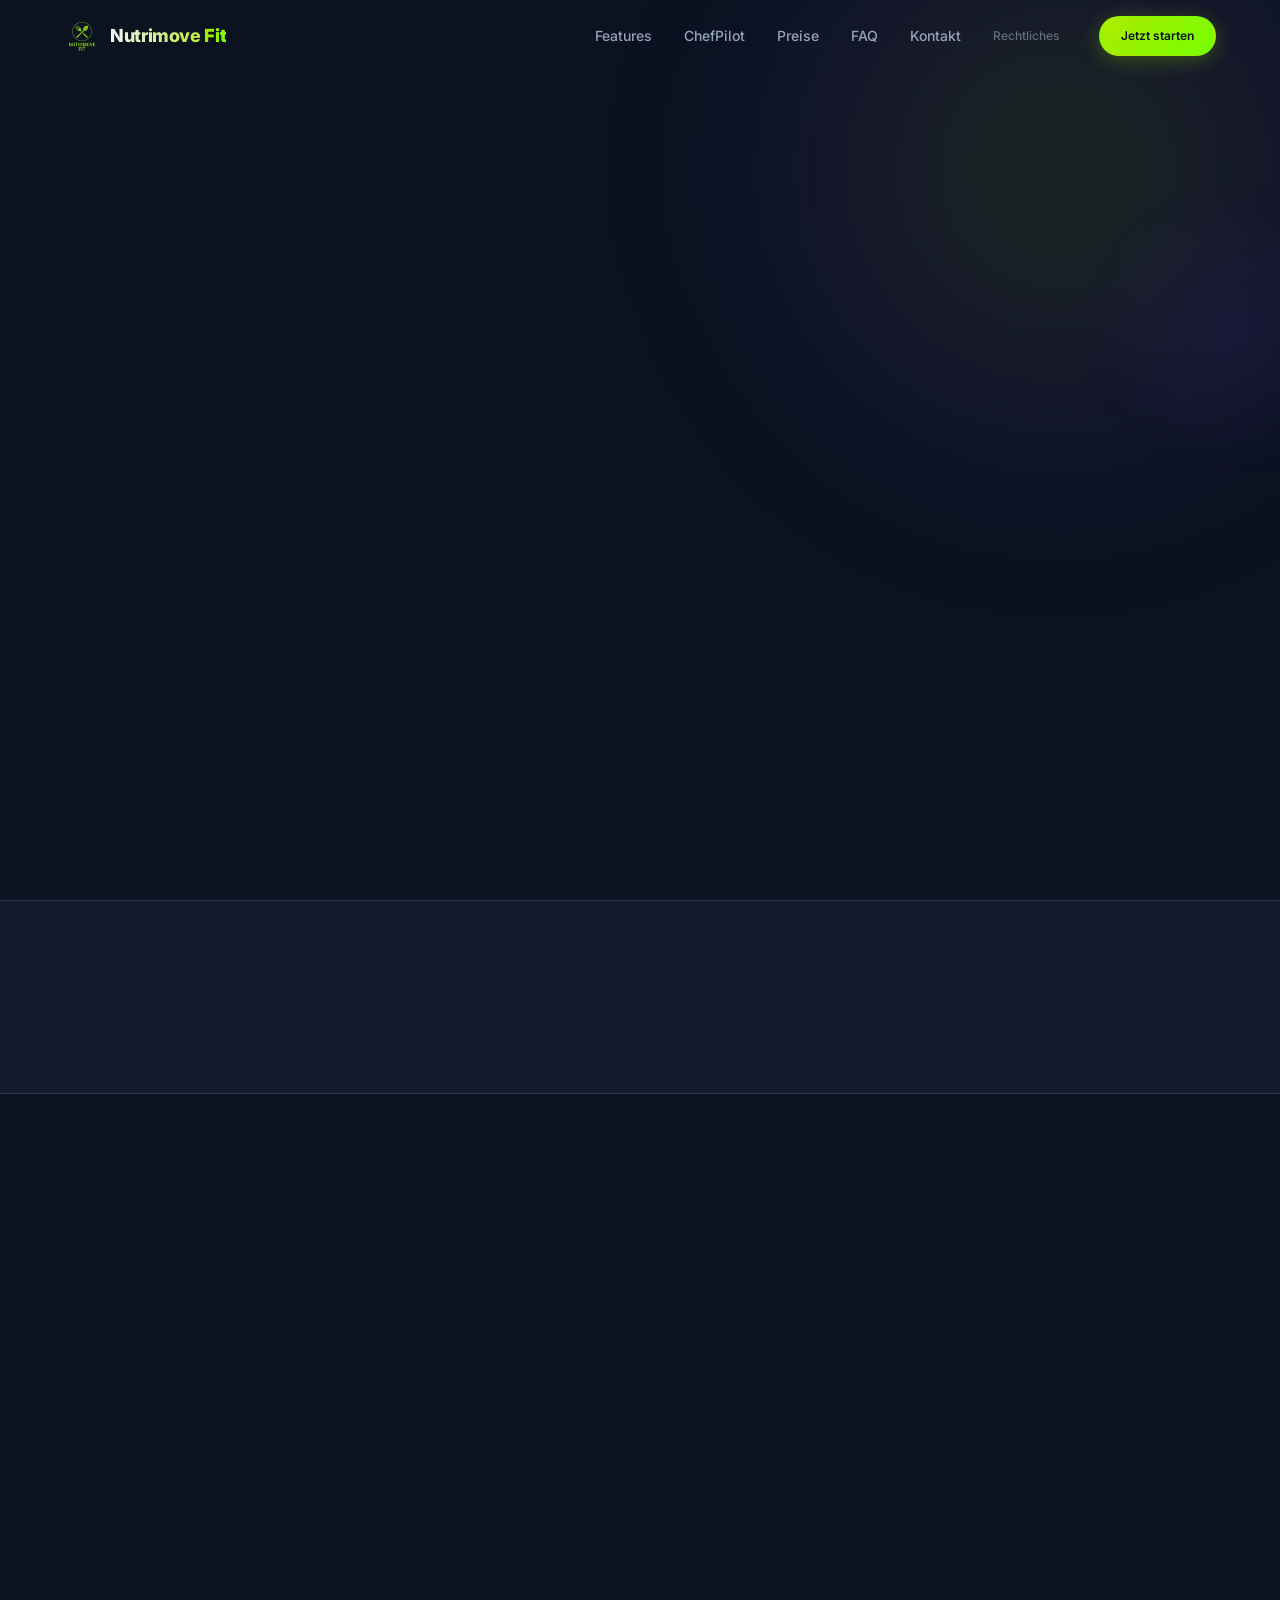
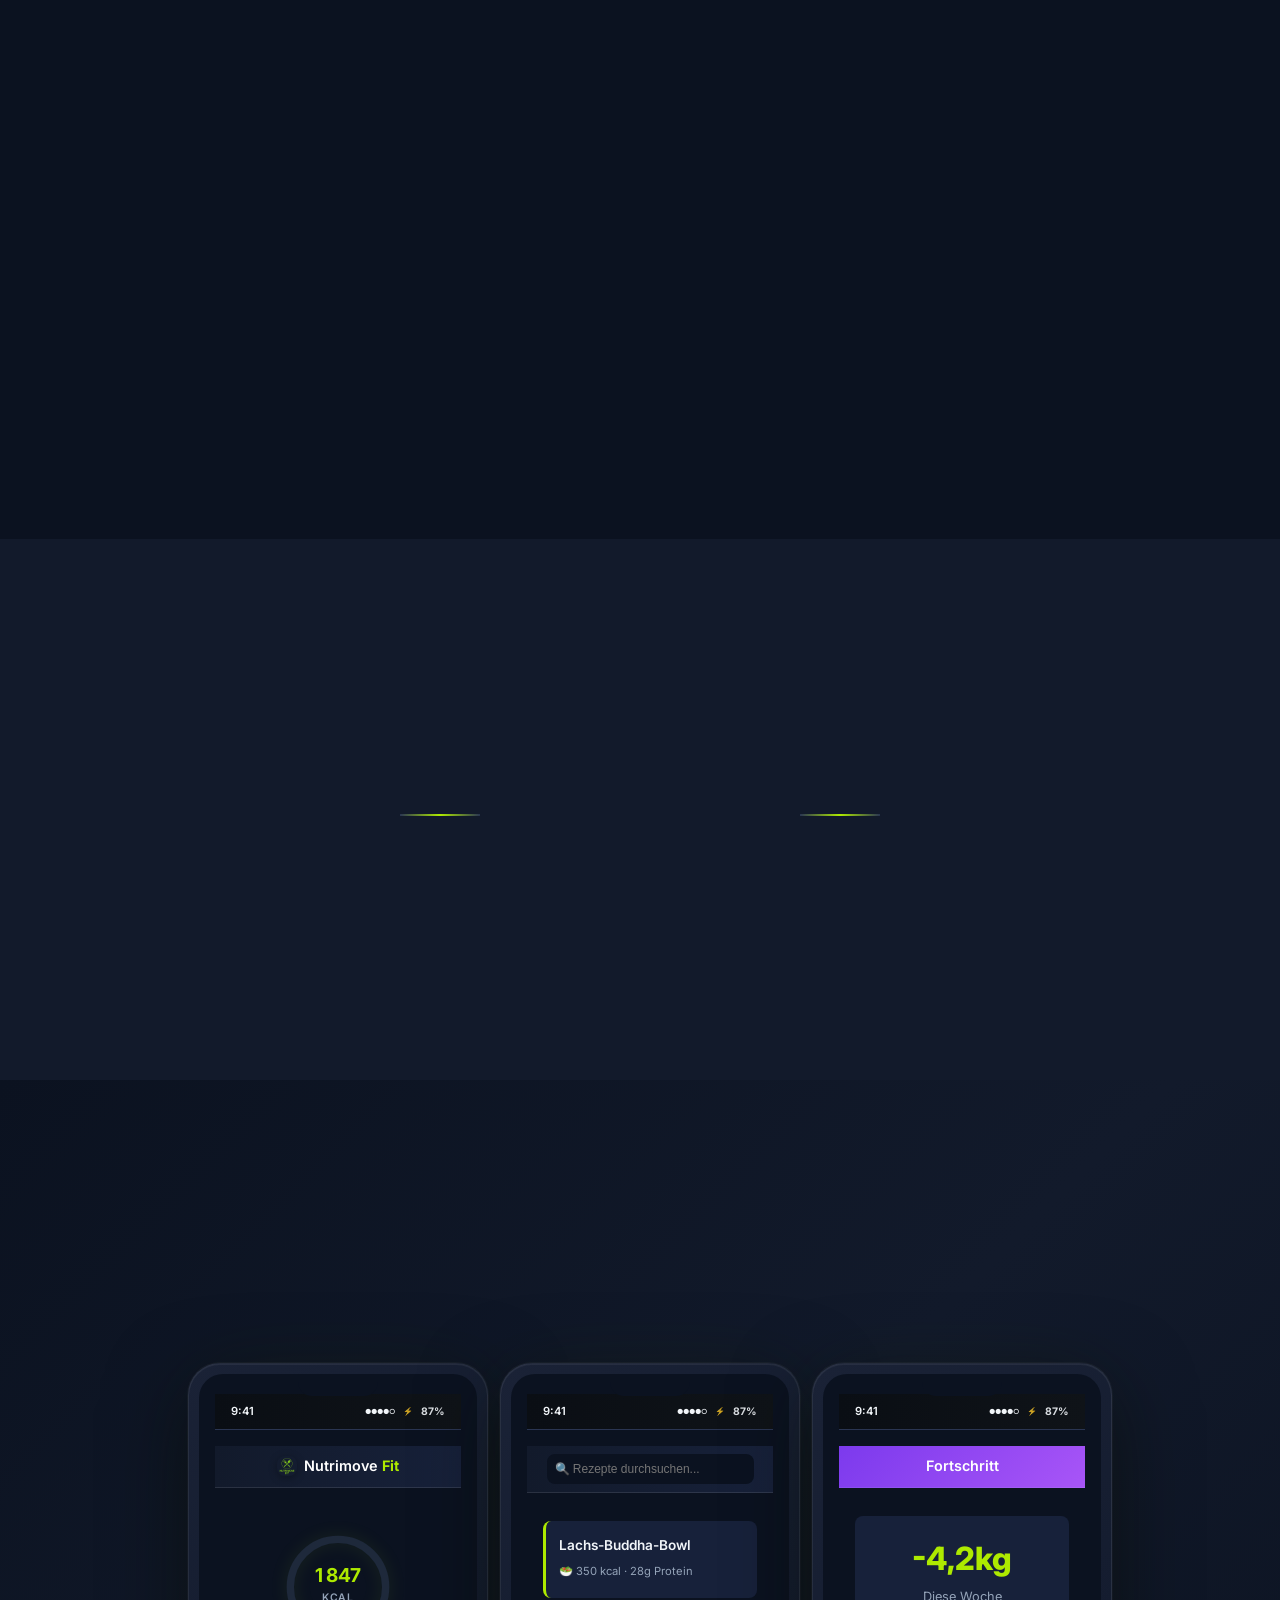
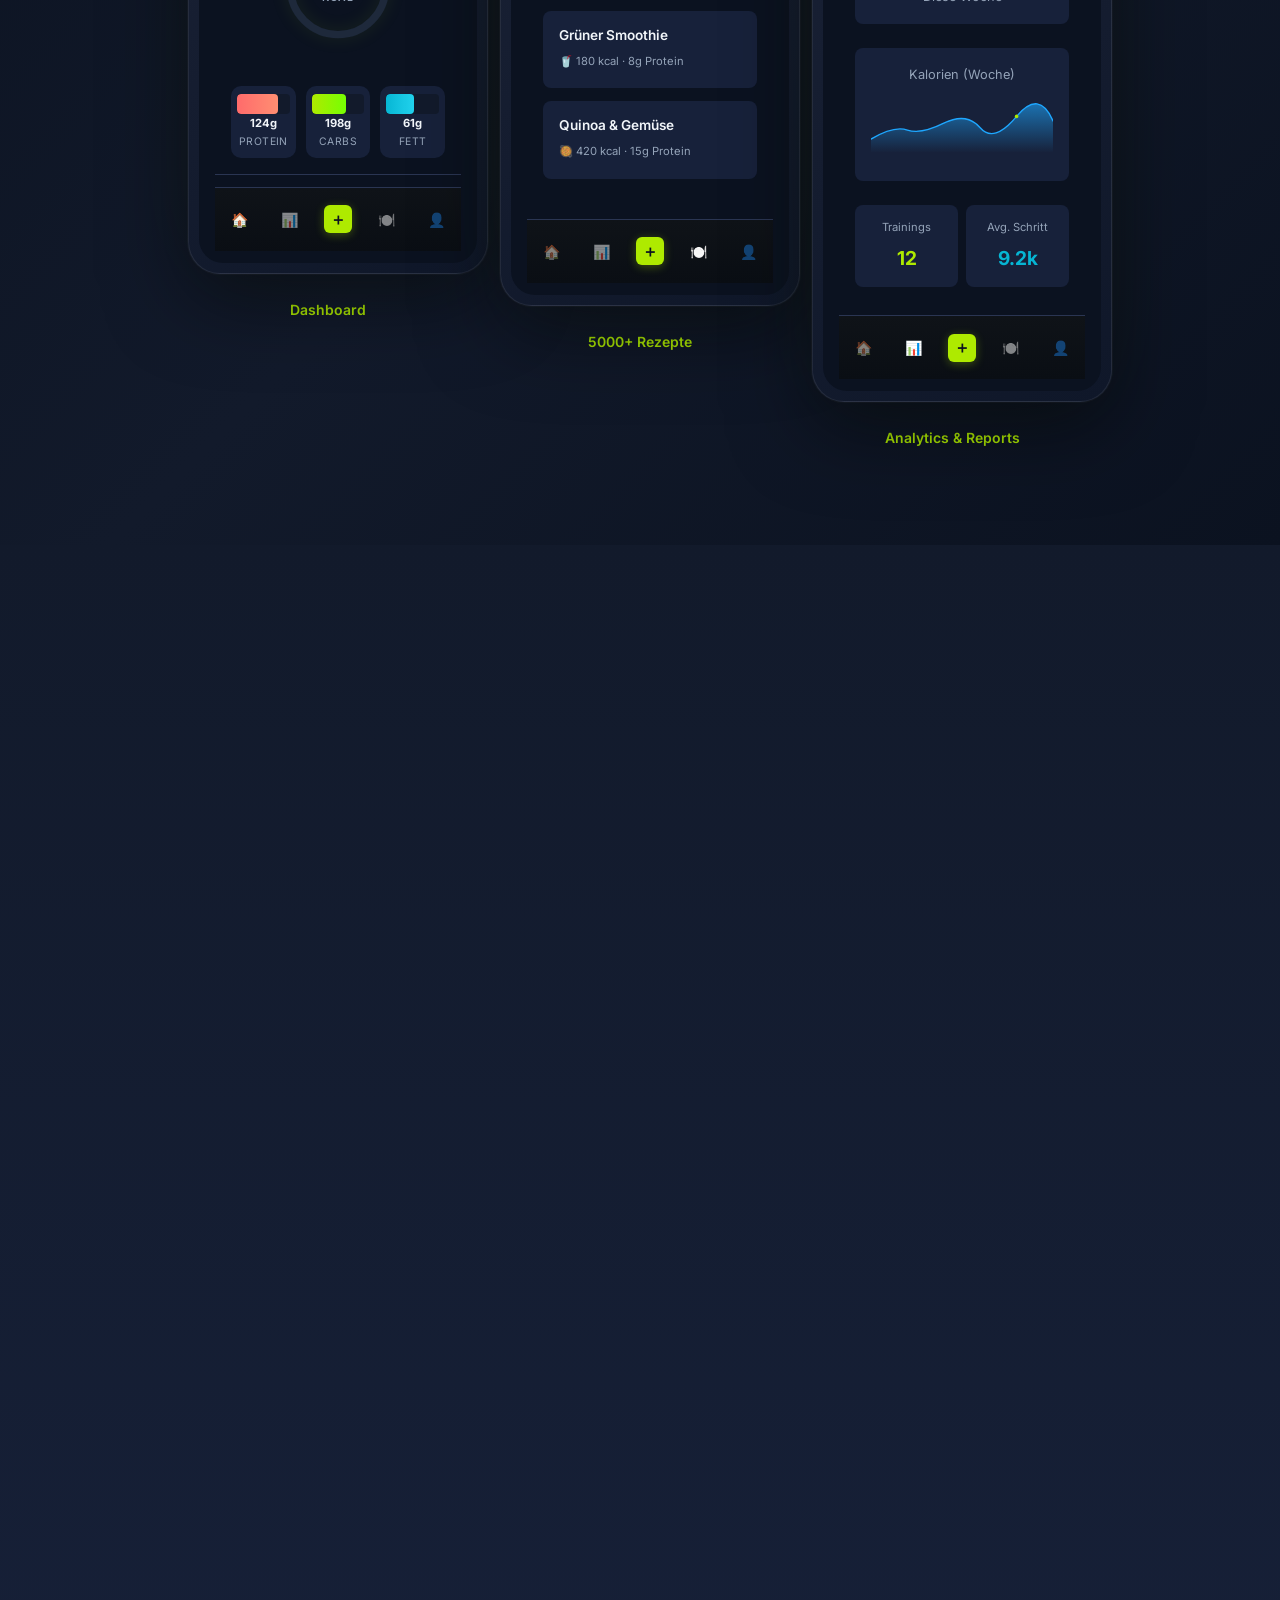
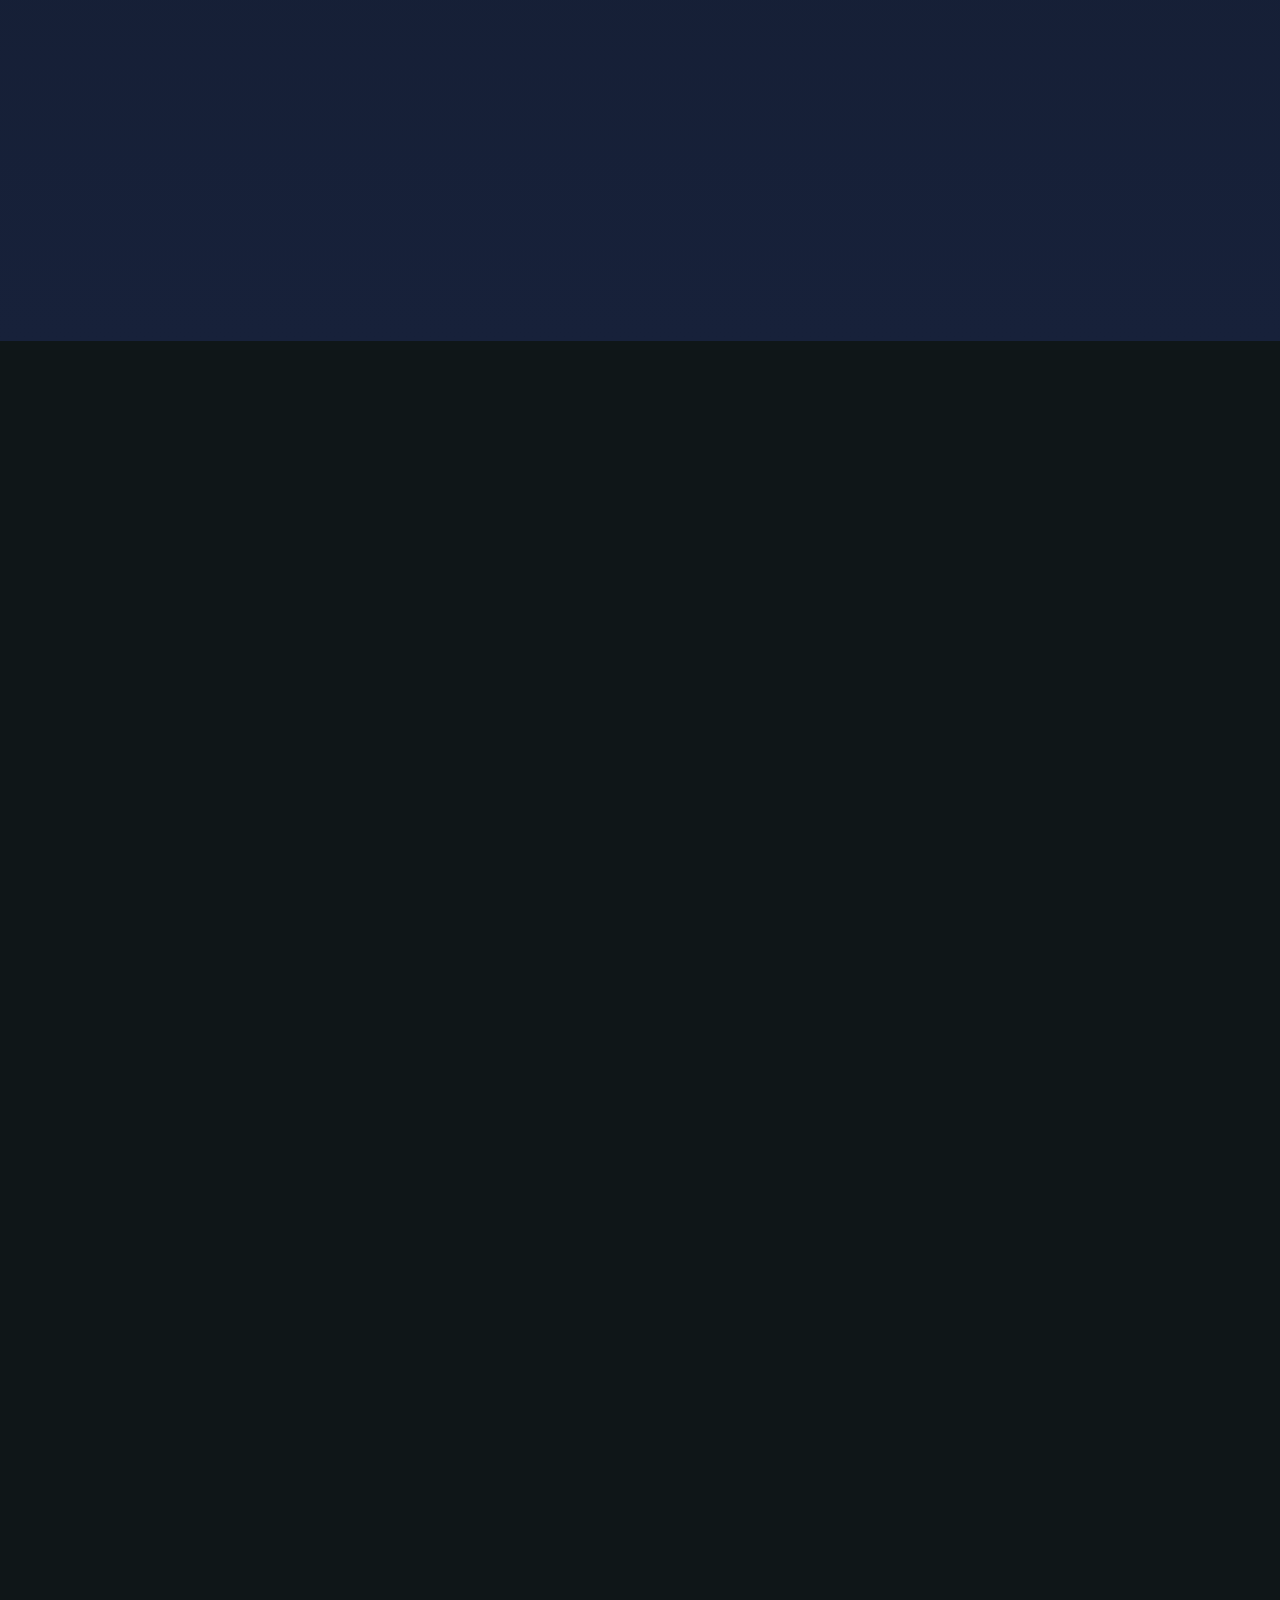
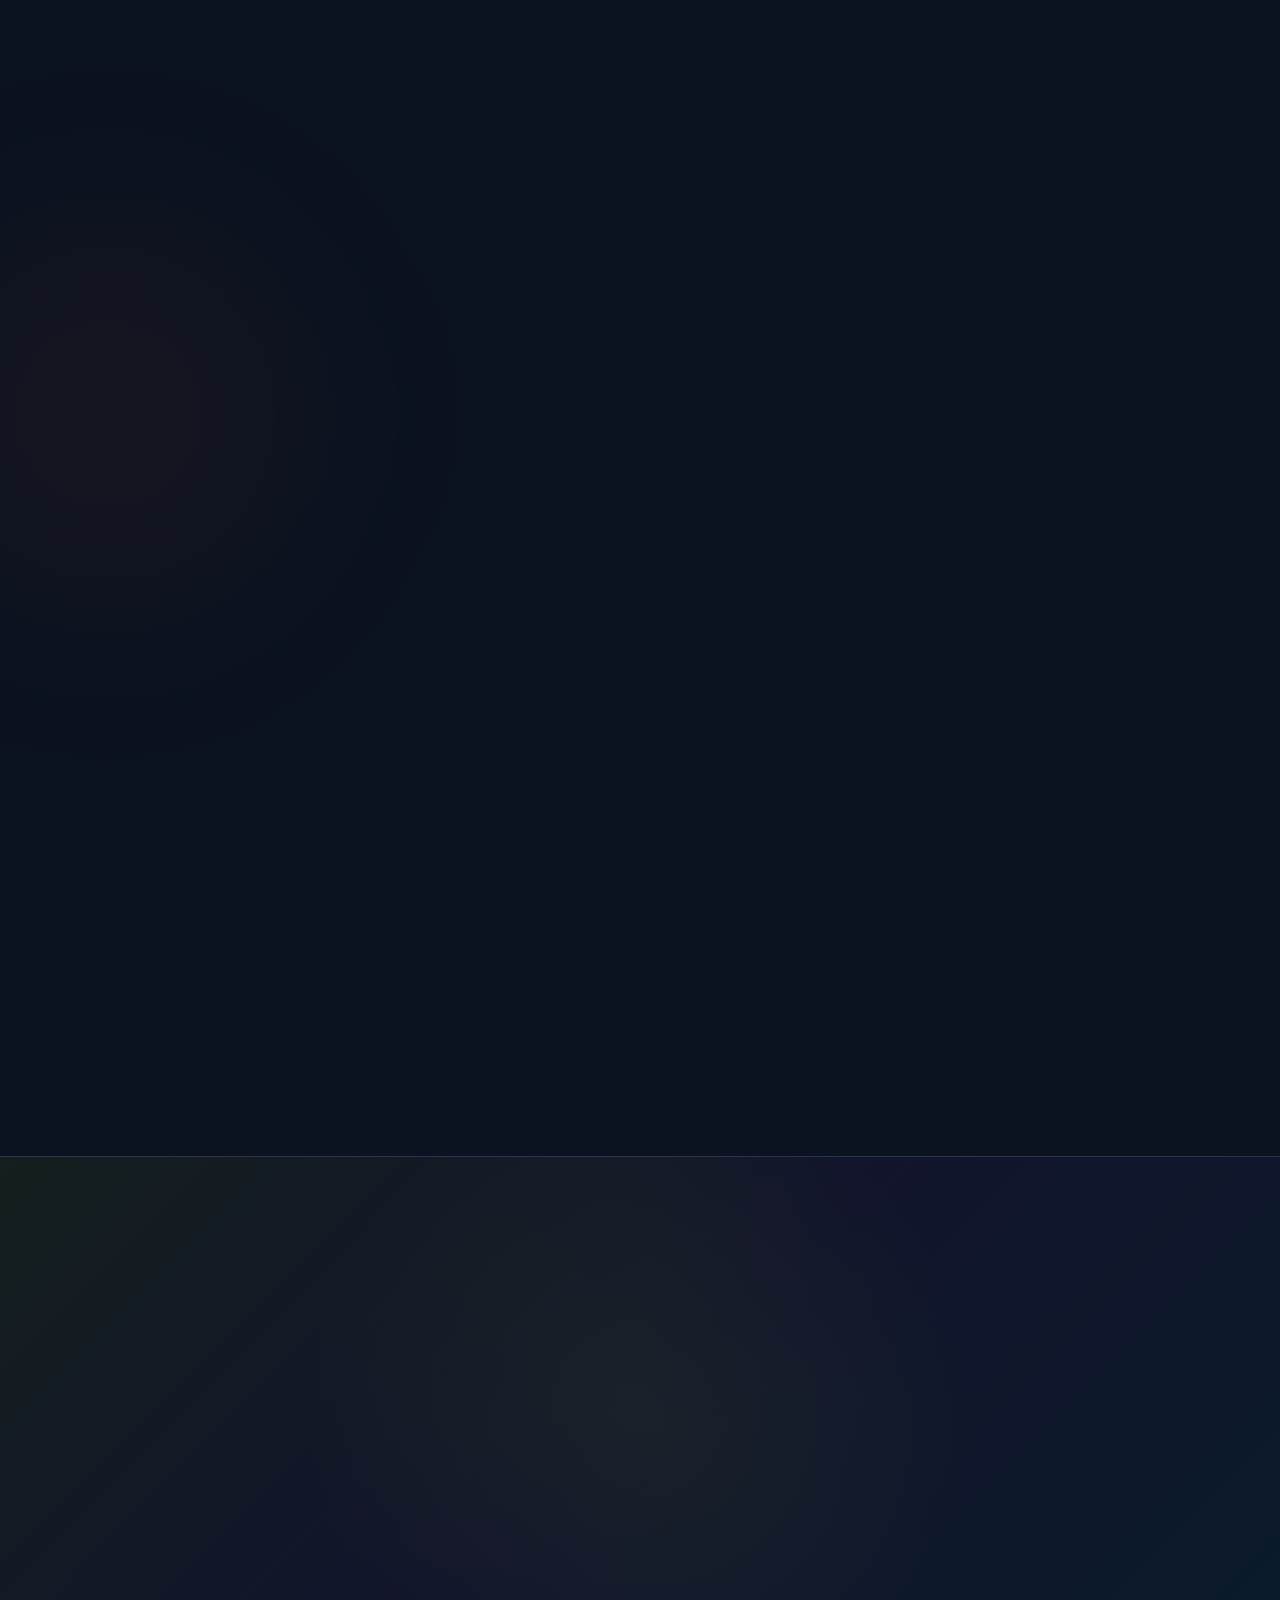
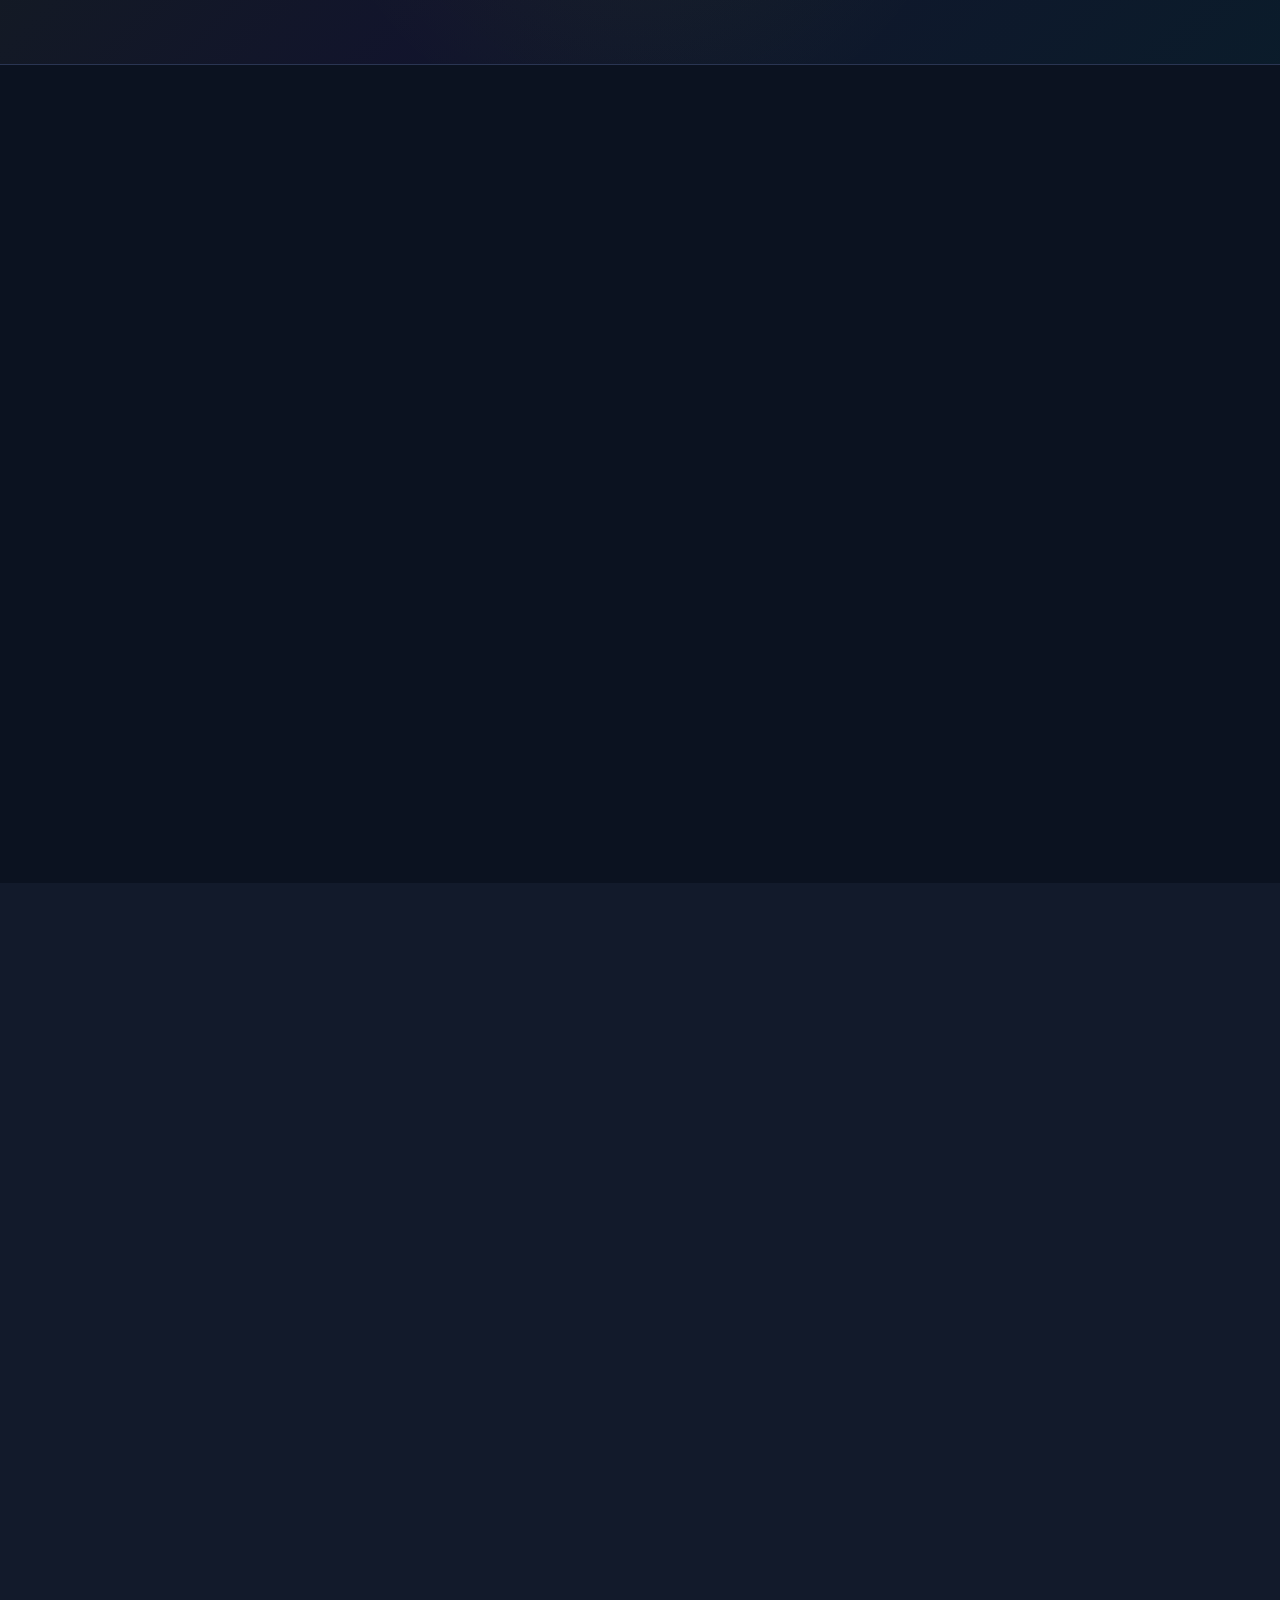
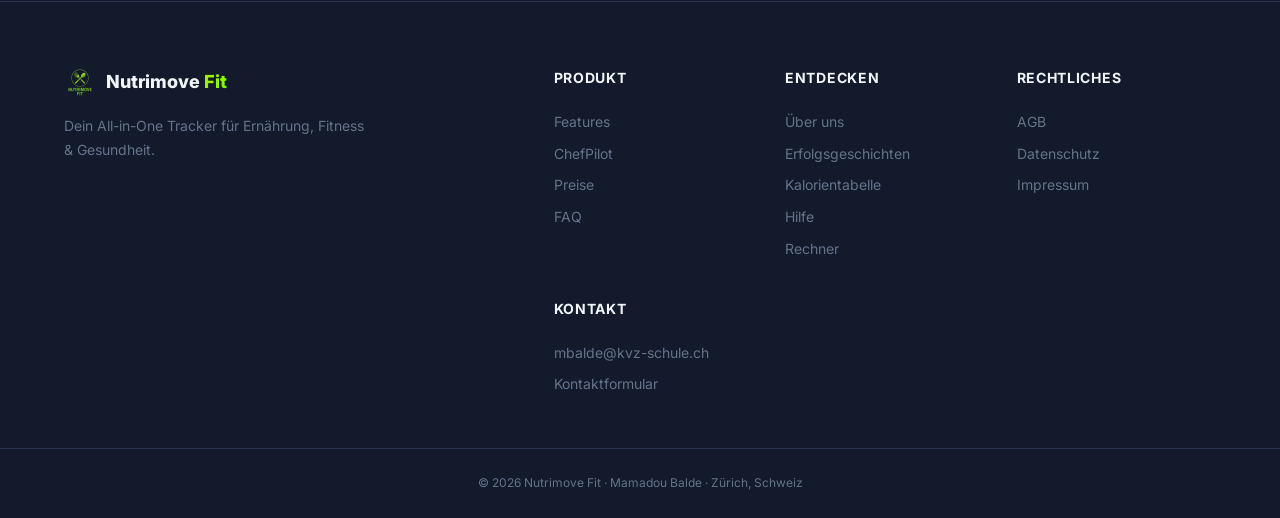
==== commit e82048e1: "chore: Hero-Phone entfernt, Kontaktformular sendet via FormSubmit" ====
--- a/index.html
+++ b/index.html
@@ -71,128 +71,6 @@
           <svg width="20" height="20" viewBox="0 0 24 24" fill="currentColor"><path d="M3 20.5v-17c0-.59.34-1.11.84-1.35L13.69 12l-9.85 9.85c-.5-.24-.84-.76-.84-1.35m13.81-5.38L6.05 21.34l8.49-8.49 2.27 2.27m.91-.91L19.65 12l-1.92-2.21-2.27 2.27 2.26 2.15M6.05 2.66l10.76 6.22-2.27 2.27-8.49-8.49z"/></svg>
           <div><small>Jetzt bei</small><strong>Google Play</strong></div>
         </a>
-      </div>
-    </div>
-    <div class="hero__visual reveal reveal--delay">
-      <div class="hero__phone">
-        <div class="hero__phone-screen">
-          <!-- Mini status bar -->
-          <div class="phone-statusbar">
-            <span>9:41</span>
-            <div class="phone-statusbar__icons">
-              <span class="phone-signal">●●●●○</span>
-              <span class="phone-wifi">⚡</span>
-              <span class="phone-battery">87%</span>
-            </div>
-          </div>
-
-          <!-- App header -->
-          <div class="phone-app-header">
-            <img src="nutrimove_logo.png" alt="Nutrimove" class="hero__phone-logo" />
-            <span class="phone-app-title">Nutrimove <strong>Fit</strong></span>
-          </div>
-
-          <!-- Calorie Ring -->
-          <div class="phone-ring-section">
-            <svg class="phone-ring" viewBox="0 0 120 120" width="110" height="110">
-              <circle cx="60" cy="60" r="52" fill="none" stroke="#1E293B" stroke-width="8"/>
-              <circle cx="60" cy="60" r="52" fill="none" stroke="url(#ringGrad)" stroke-width="8" stroke-linecap="round" stroke-dasharray="327" stroke-dashoffset="92" class="phone-ring__progress"/>
-              <defs><linearGradient id="ringGrad" x1="0" y1="0" x2="1" y2="1"><stop offset="0%" stop-color="#AEEA00"/><stop offset="100%" stop-color="#76FF03"/></linearGradient></defs>
-            </svg>
-            <div class="phone-ring-text">
-              <span class="phone-ring-val">1 847</span>
-              <span class="phone-ring-lbl">kcal</span>
-            </div>
-          </div>
-
-          <!-- Macros -->
-          <div class="phone-macro-row">
-            <div class="phone-macro phone-macro--p"><div class="phone-macro-bar"><div class="phone-macro-bar__fill macro-78" data-color="lime"></div></div><span class="phone-macro__val">124g</span><span class="phone-macro__lbl">Protein</span></div>
-            <div class="phone-macro phone-macro--c"><div class="phone-macro-bar"><div class="phone-macro-bar__fill macro-64" data-color="cyan"></div></div><span class="phone-macro__val">198g</span><span class="phone-macro__lbl">Carbs</span></div>
-            <div class="phone-macro phone-macro--f"><div class="phone-macro-bar"><div class="phone-macro-bar__fill macro-52" data-color="violet"></div></div><span class="phone-macro__val">61g</span><span class="phone-macro__lbl">Fett</span></div>
-          </div>
-
-          <!-- ★ WATER TRACKER ★ -->
-          <div class="phone-water">
-            <div class="phone-water__header">
-              <span class="phone-water__icon">💧</span>
-              <span class="phone-water__title">Wasserzähler</span>
-              <span class="phone-water__goal">Ziel: 2,50 L</span>
-            </div>
-            <div class="phone-water__amount">
-              <span class="phone-water__current" id="waterVal">2,13</span>
-              <span class="phone-water__unit">Liter</span>
-            </div>
-            <div class="phone-water__glasses">
-              <div class="water-glass filled" data-n="1"><svg viewBox="0 0 24 32"><path d="M4 4h16l-2 24H6z" fill="#38BDF8" opacity=".85"/><path d="M4 4h16l-2 24H6z" fill="none" stroke="#0EA5E9" stroke-width="1.5"/><ellipse cx="12" cy="5" rx="8" ry="2" fill="#7DD3FC" opacity=".4"/></svg></div>
-              <div class="water-glass filled" data-n="2"><svg viewBox="0 0 24 32"><path d="M4 4h16l-2 24H6z" fill="#38BDF8" opacity=".85"/><path d="M4 4h16l-2 24H6z" fill="none" stroke="#0EA5E9" stroke-width="1.5"/><ellipse cx="12" cy="5" rx="8" ry="2" fill="#7DD3FC" opacity=".4"/></svg></div>
-              <div class="water-glass filled" data-n="3"><svg viewBox="0 0 24 32"><path d="M4 4h16l-2 24H6z" fill="#38BDF8" opacity=".85"/><path d="M4 4h16l-2 24H6z" fill="none" stroke="#0EA5E9" stroke-width="1.5"/><ellipse cx="12" cy="5" rx="8" ry="2" fill="#7DD3FC" opacity=".4"/></svg></div>
-              <div class="water-glass filled" data-n="4"><svg viewBox="0 0 24 32"><path d="M4 4h16l-2 24H6z" fill="#38BDF8" opacity=".85"/><path d="M4 4h16l-2 24H6z" fill="none" stroke="#0EA5E9" stroke-width="1.5"/><ellipse cx="12" cy="5" rx="8" ry="2" fill="#7DD3FC" opacity=".4"/></svg></div>
-              <div class="water-glass filled" data-n="5"><svg viewBox="0 0 24 32"><path d="M4 4h16l-2 24H6z" fill="#38BDF8" opacity=".85"/><path d="M4 4h16l-2 24H6z" fill="none" stroke="#0EA5E9" stroke-width="1.5"/><ellipse cx="12" cy="5" rx="8" ry="2" fill="#7DD3FC" opacity=".4"/></svg></div>
-              <div class="water-glass filled" data-n="6"><svg viewBox="0 0 24 32"><path d="M4 4h16l-2 24H6z" fill="#38BDF8" opacity=".85"/><path d="M4 4h16l-2 24H6z" fill="none" stroke="#0EA5E9" stroke-width="1.5"/><ellipse cx="12" cy="5" rx="8" ry="2" fill="#7DD3FC" opacity=".4"/></svg></div>
-              <div class="water-glass filled" data-n="7"><svg viewBox="0 0 24 32"><path d="M4 4h16l-2 24H6z" fill="#38BDF8" opacity=".85"/><path d="M4 4h16l-2 24H6z" fill="none" stroke="#0EA5E9" stroke-width="1.5"/><ellipse cx="12" cy="5" rx="8" ry="2" fill="#7DD3FC" opacity=".4"/></svg></div>
-              <div class="water-glass partial" data-n="8"><svg viewBox="0 0 24 32"><path d="M4 4h16l-2 24H6z" fill="#1E293B" opacity=".5"/><path d="M5 14h14l-1.5 14H6.5z" fill="#38BDF8" opacity=".5"/><path d="M4 4h16l-2 24H6z" fill="none" stroke="#334155" stroke-width="1.5"/></svg></div>
-              <div class="water-glass empty" data-n="9"><svg viewBox="0 0 24 32"><path d="M4 4h16l-2 24H6z" fill="#1E293B" opacity=".3"/><path d="M4 4h16l-2 24H6z" fill="none" stroke="#334155" stroke-width="1.5"/></svg></div>
-              <div class="water-glass add-btn" data-n="+"><svg viewBox="0 0 24 32"><circle cx="12" cy="16" r="10" fill="none" stroke="#38BDF8" stroke-width="1.5" stroke-dasharray="4 3"/><path d="M12 11v10M7 16h10" stroke="#38BDF8" stroke-width="1.5" stroke-linecap="round"/></svg></div>
-            </div>
-            <div class="phone-water__wave">
-              <div class="wave-bar wave-85"></div>
-            </div>
-            <span class="phone-water__food">+ Wasser aus Lebensmitteln: 120 ml</span>
-          </div>
-
-          <!-- ★ ACTIVITIES ★ -->
-          <div class="phone-activity">
-            <div class="phone-activity__header">
-              <span class="phone-activity__title">Aktivitäten</span>
-              <span class="phone-activity__more">Mehr</span>
-            </div>
-            <div class="phone-activity__card">
-              <div class="phone-activity__row">
-                <span class="phone-activity__emoji">👟</span>
-                <div class="phone-activity__info">
-                  <strong>Schritte</strong>
-                  <span>8 432 / 10 000</span>
-                </div>
-                <div class="phone-activity__ring-mini">
-                  <svg viewBox="0 0 36 36" width="32" height="32">
-                    <circle cx="18" cy="18" r="15" fill="none" stroke="#1E293B" stroke-width="3"/>
-                    <circle cx="18" cy="18" r="15" fill="none" stroke="#AEEA00" stroke-width="3" stroke-linecap="round" stroke-dasharray="94" stroke-dashoffset="16" transform="rotate(-90 18 18)"/>
-                  </svg>
-                  <span>84%</span>
-                </div>
-              </div>
-            </div>
-            <div class="phone-activity__card">
-              <div class="phone-activity__row">
-                <span class="phone-activity__emoji">🔥</span>
-                <div class="phone-activity__info">
-                  <strong>Kalorien verbrannt</strong>
-                  <span>461 kcal</span>
-                </div>
-              </div>
-            </div>
-            <div class="phone-activity__card phone-activity__card--thermo">
-              <div class="phone-activity__row">
-                <span class="phone-activity__emoji">🍳</span>
-                <div class="phone-activity__info">
-                  <strong>ChefPilot</strong>
-                  <span>Lachs-Bowl bereit · 24 min</span>
-                </div>
-                <span class="phone-activity__badge-new">NEU</span>
-              </div>
-            </div>
-          </div>
-
-          <!-- Phone bottom nav -->
-          <div class="phone-bottom-nav">
-            <span class="phone-bnav active">🏠</span>
-            <span class="phone-bnav">📊</span>
-            <span class="phone-bnav phone-bnav--add">＋</span>
-            <span class="phone-bnav">🍽️</span>
-            <span class="phone-bnav">👤</span>
-          </div>
-        </div>
       </div>
     </div>
   </div>
@@ -999,7 +877,11 @@
       <h2 class="section__title">Wir sind für dich da</h2>
     </div>
     <div class="contact__grid">
-      <form id="contactForm" class="contact__form reveal">
+      <form id="contactForm" class="contact__form reveal" action="https://formsubmit.co/mbalde@kvz-schule.ch" method="POST">
+        <input type="hidden" name="_subject" value="Nutrimove Fit Kontakt" />
+        <input type="hidden" name="_template" value="table" />
+        <input type="hidden" name="_captcha" value="false" />
+        <input type="hidden" name="_next" value="https://nutrimove-fit.github.io/#contact" />
         <div class="form-group"><label for="name">Name</label><input id="name" name="name" type="text" placeholder="Dein Name" required /></div>
         <div class="form-group"><label for="email">E-Mail</label><input id="email" name="email" type="email" placeholder="deine@email.ch" required /></div>
         <div class="form-group"><label for="message">Nachricht</label><textarea id="message" name="message" rows="5" placeholder="Wie können wir dir helfen?"></textarea></div>
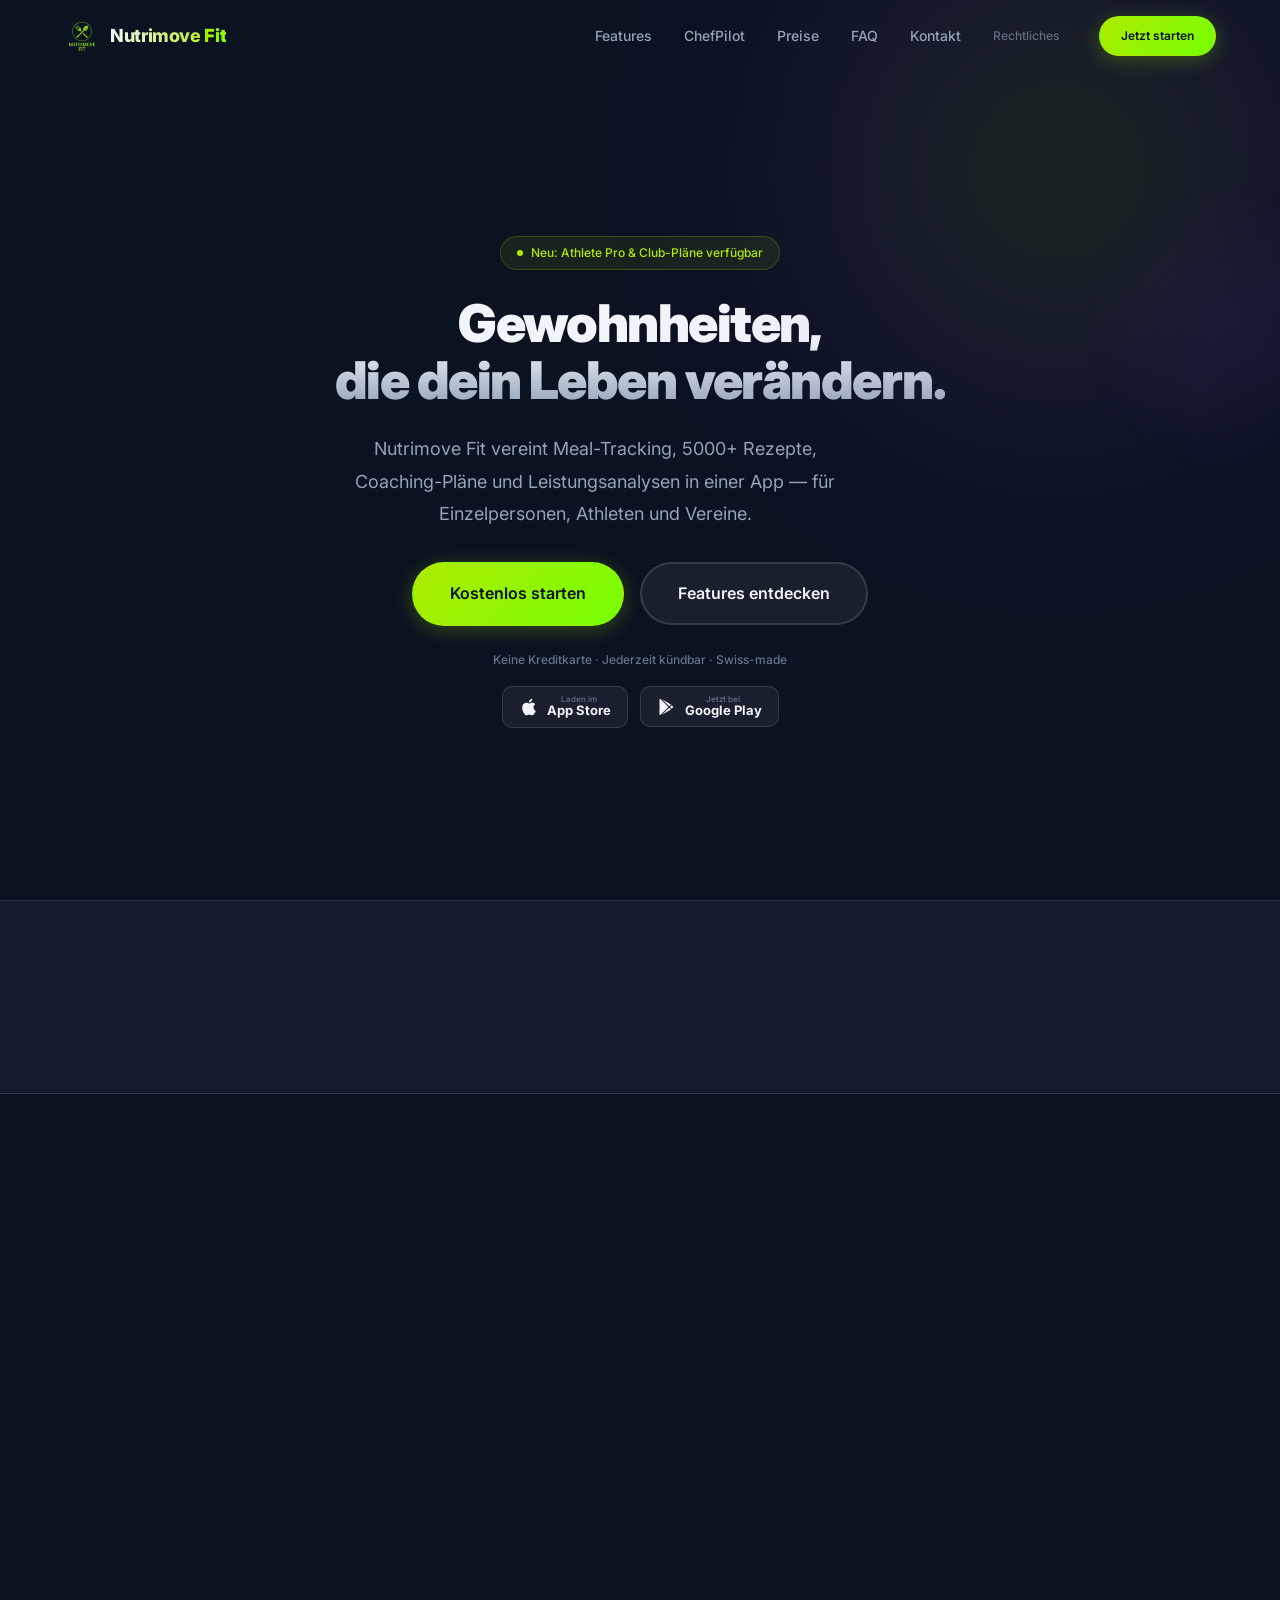
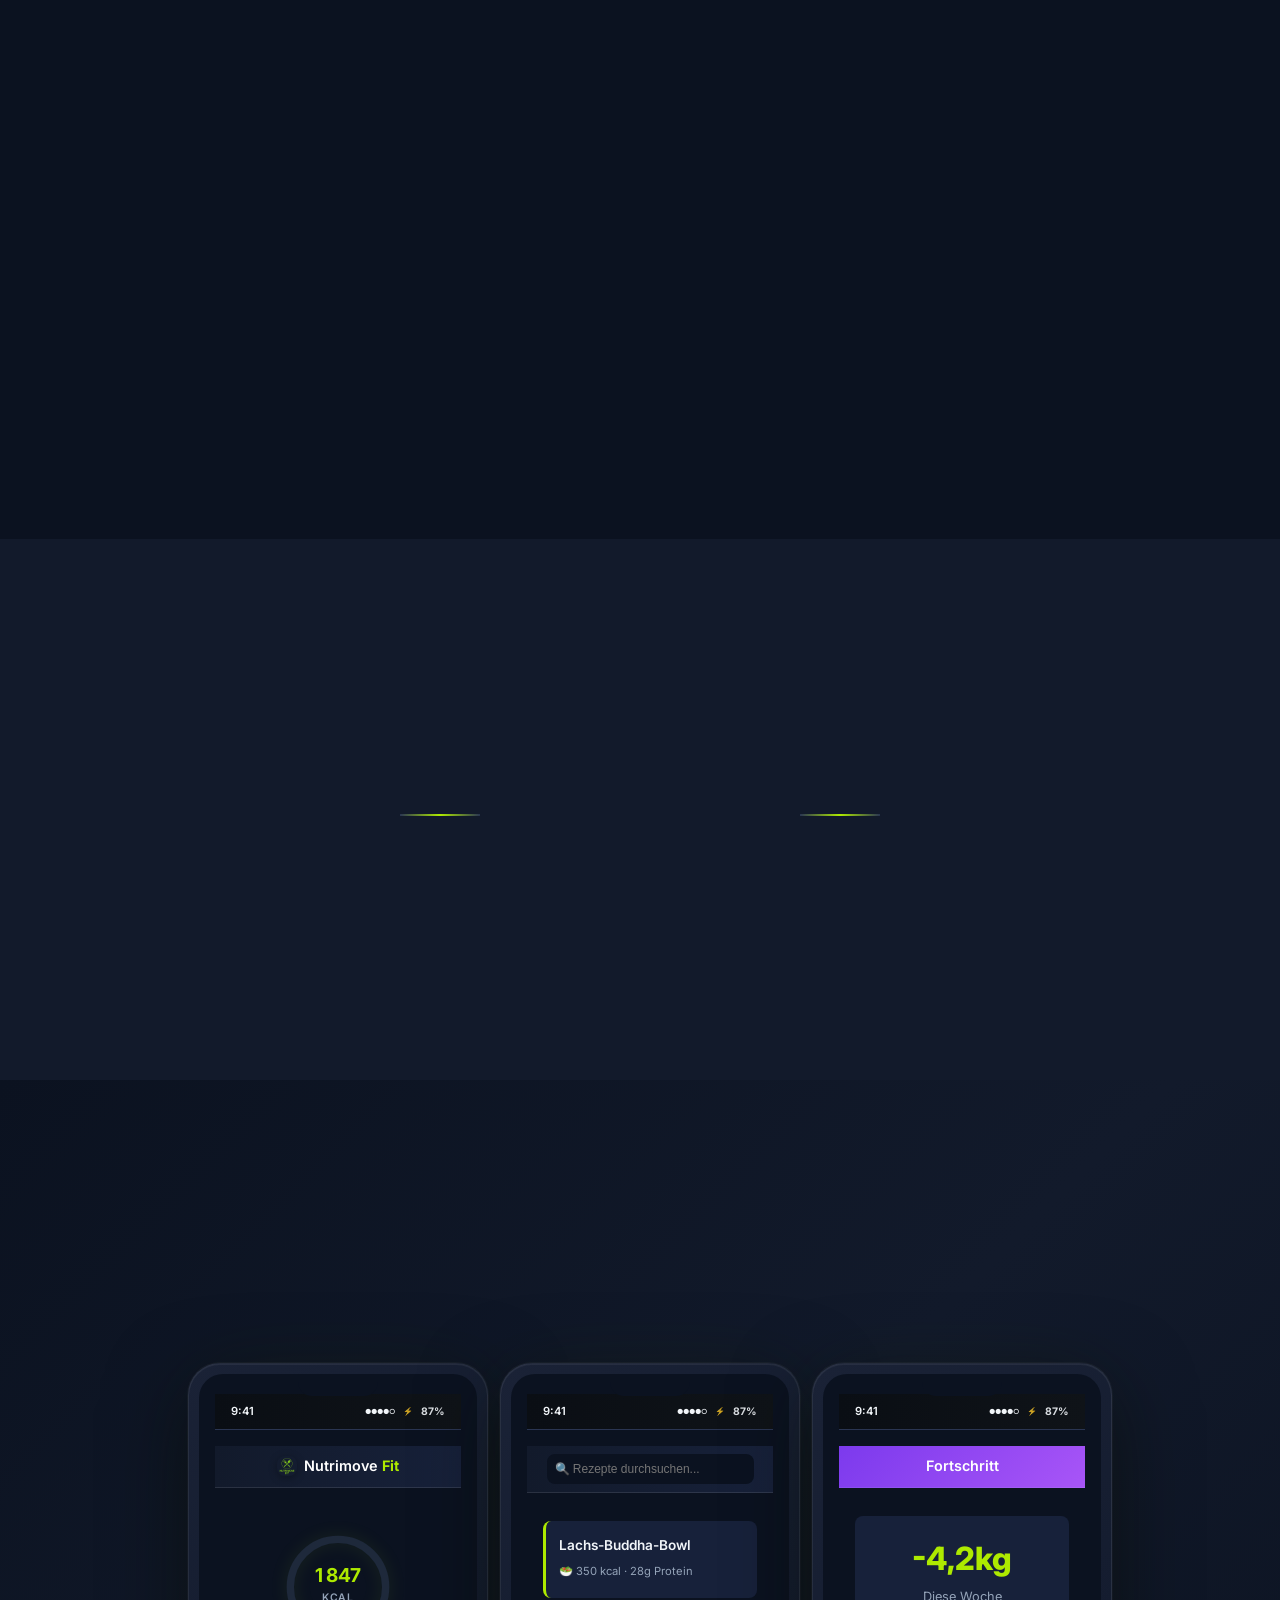
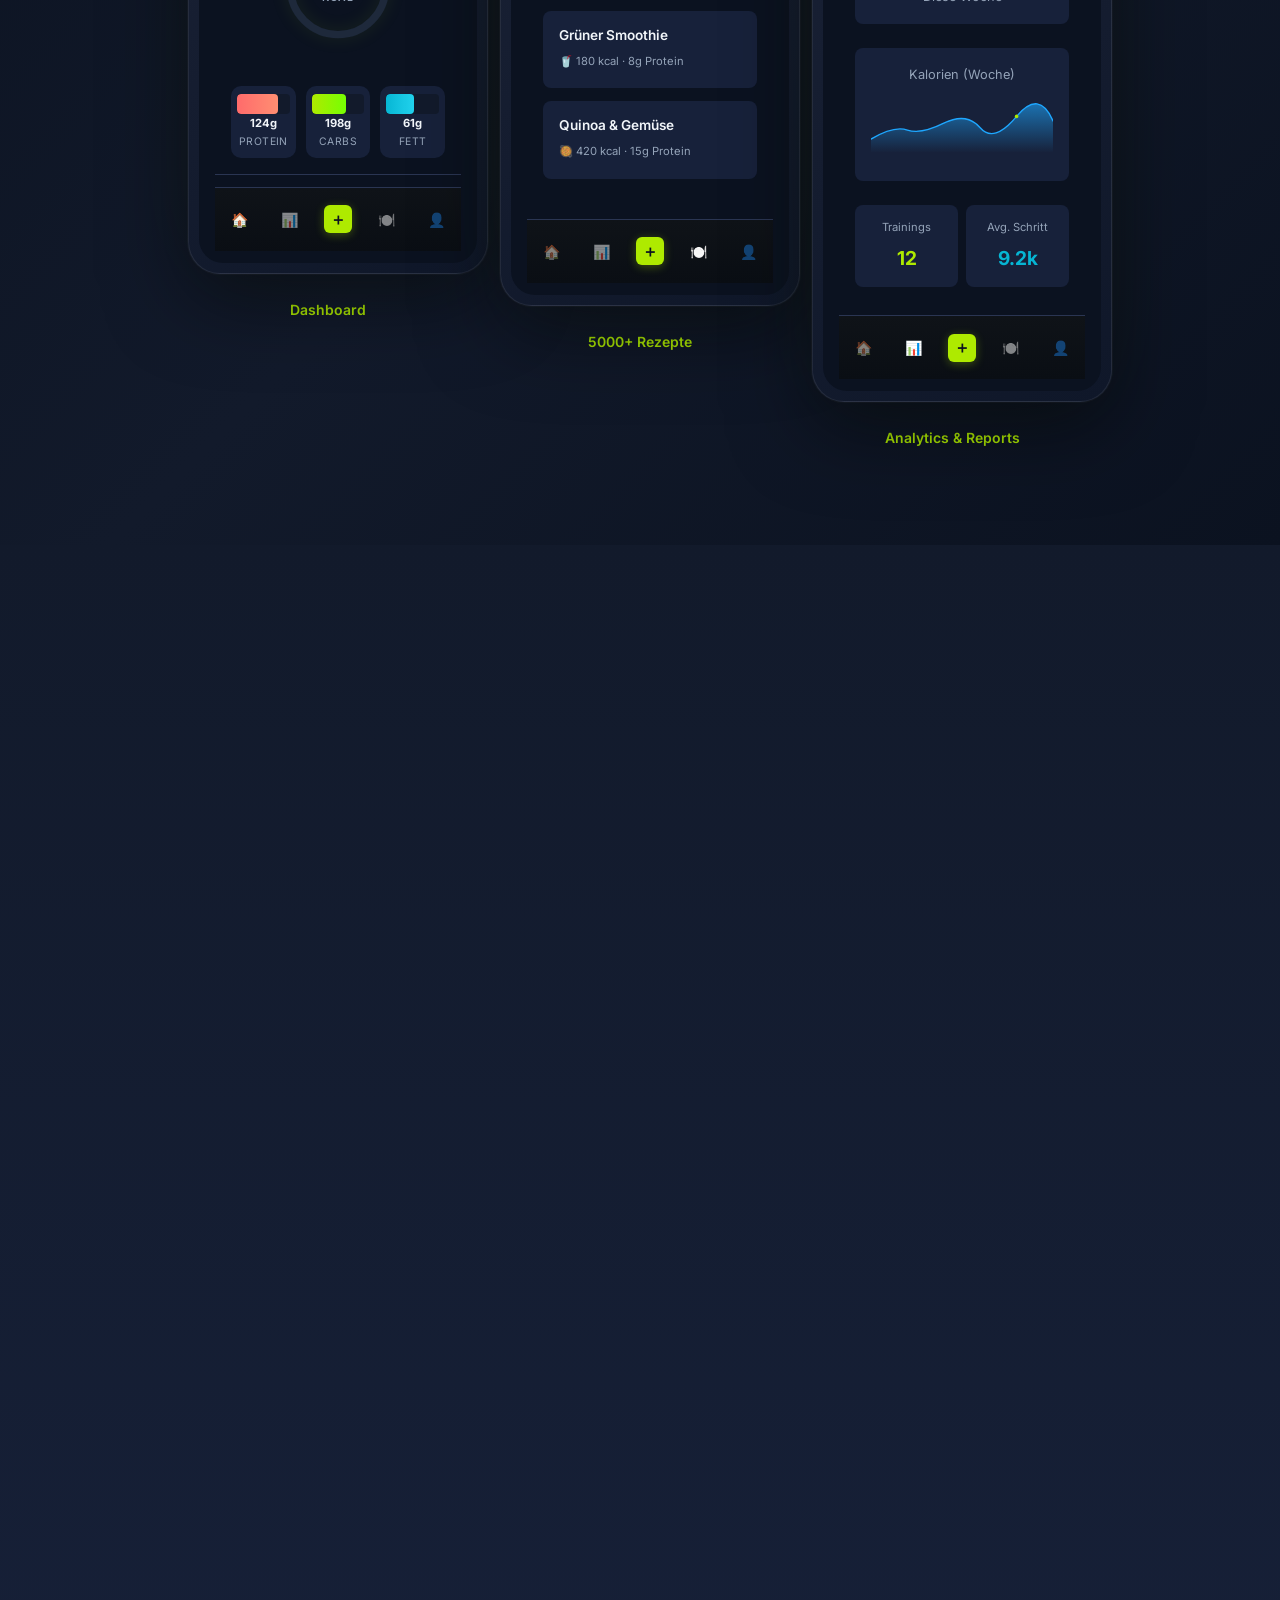
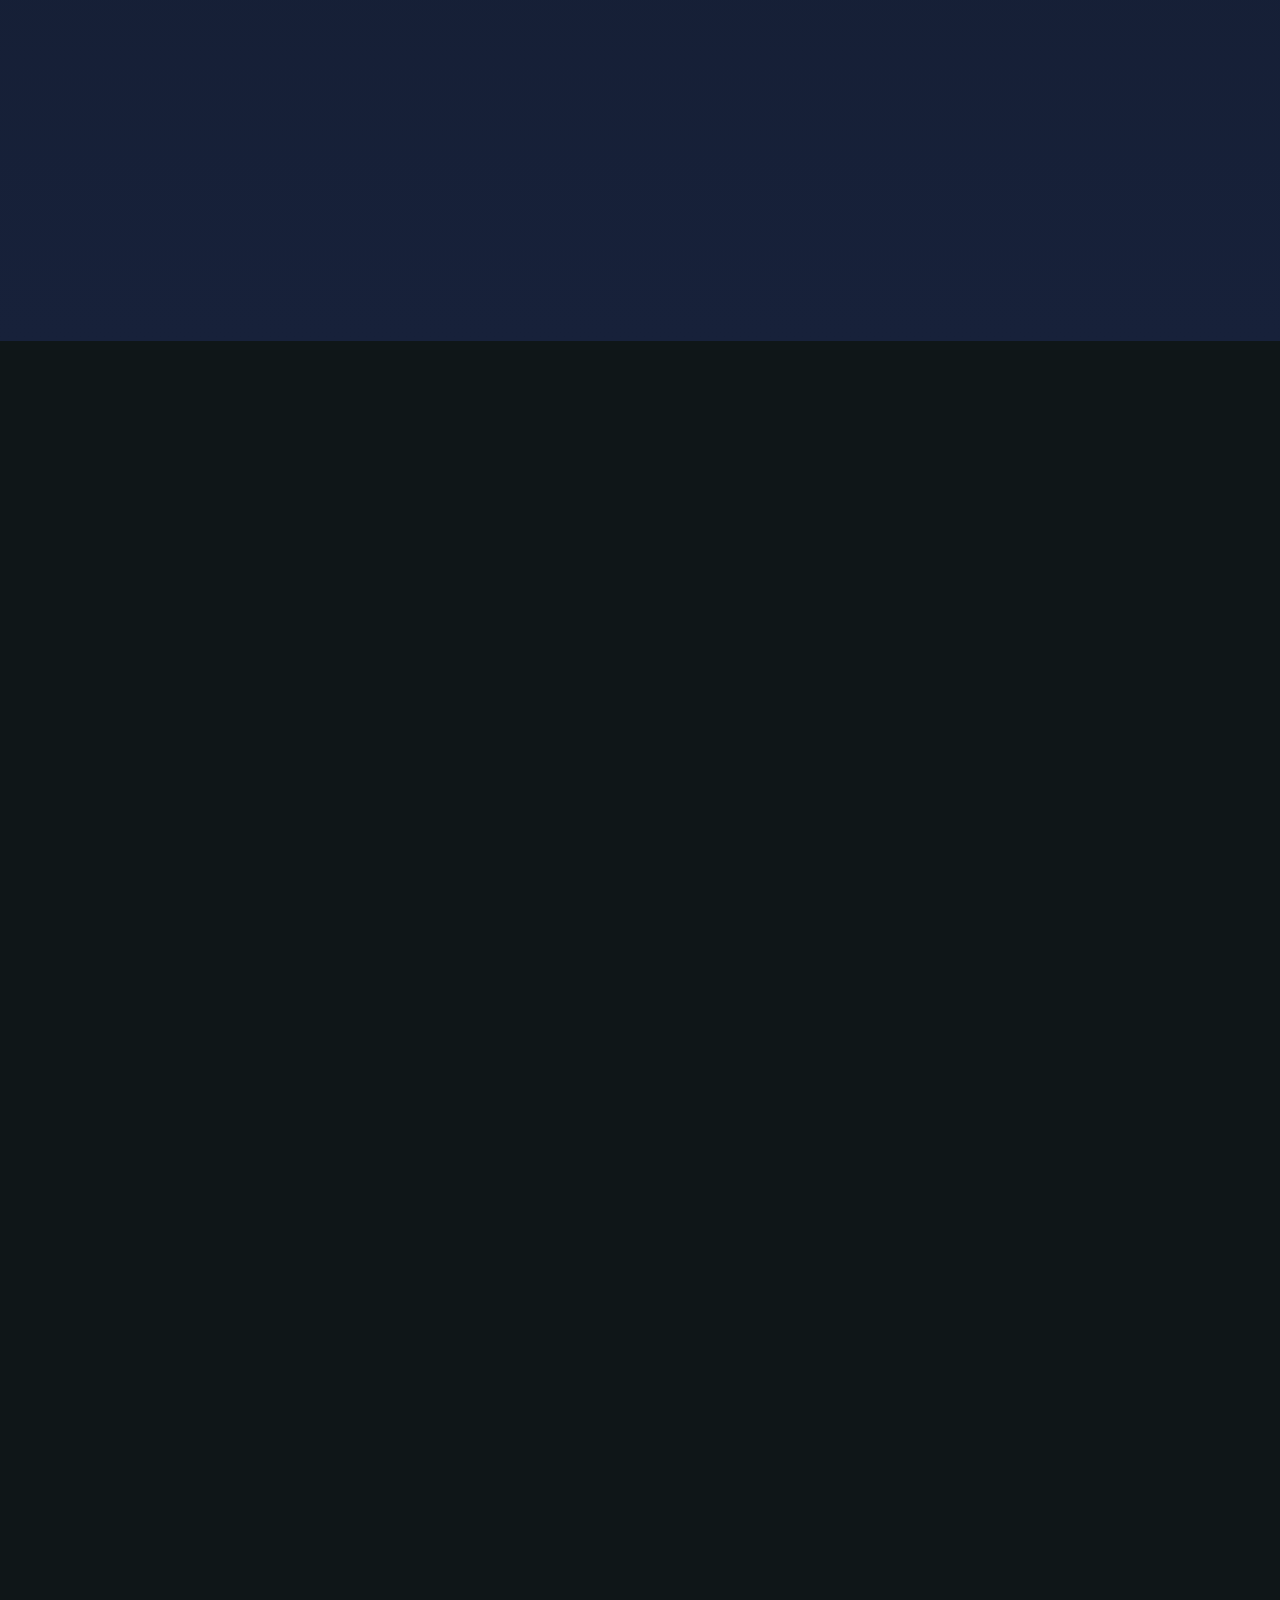
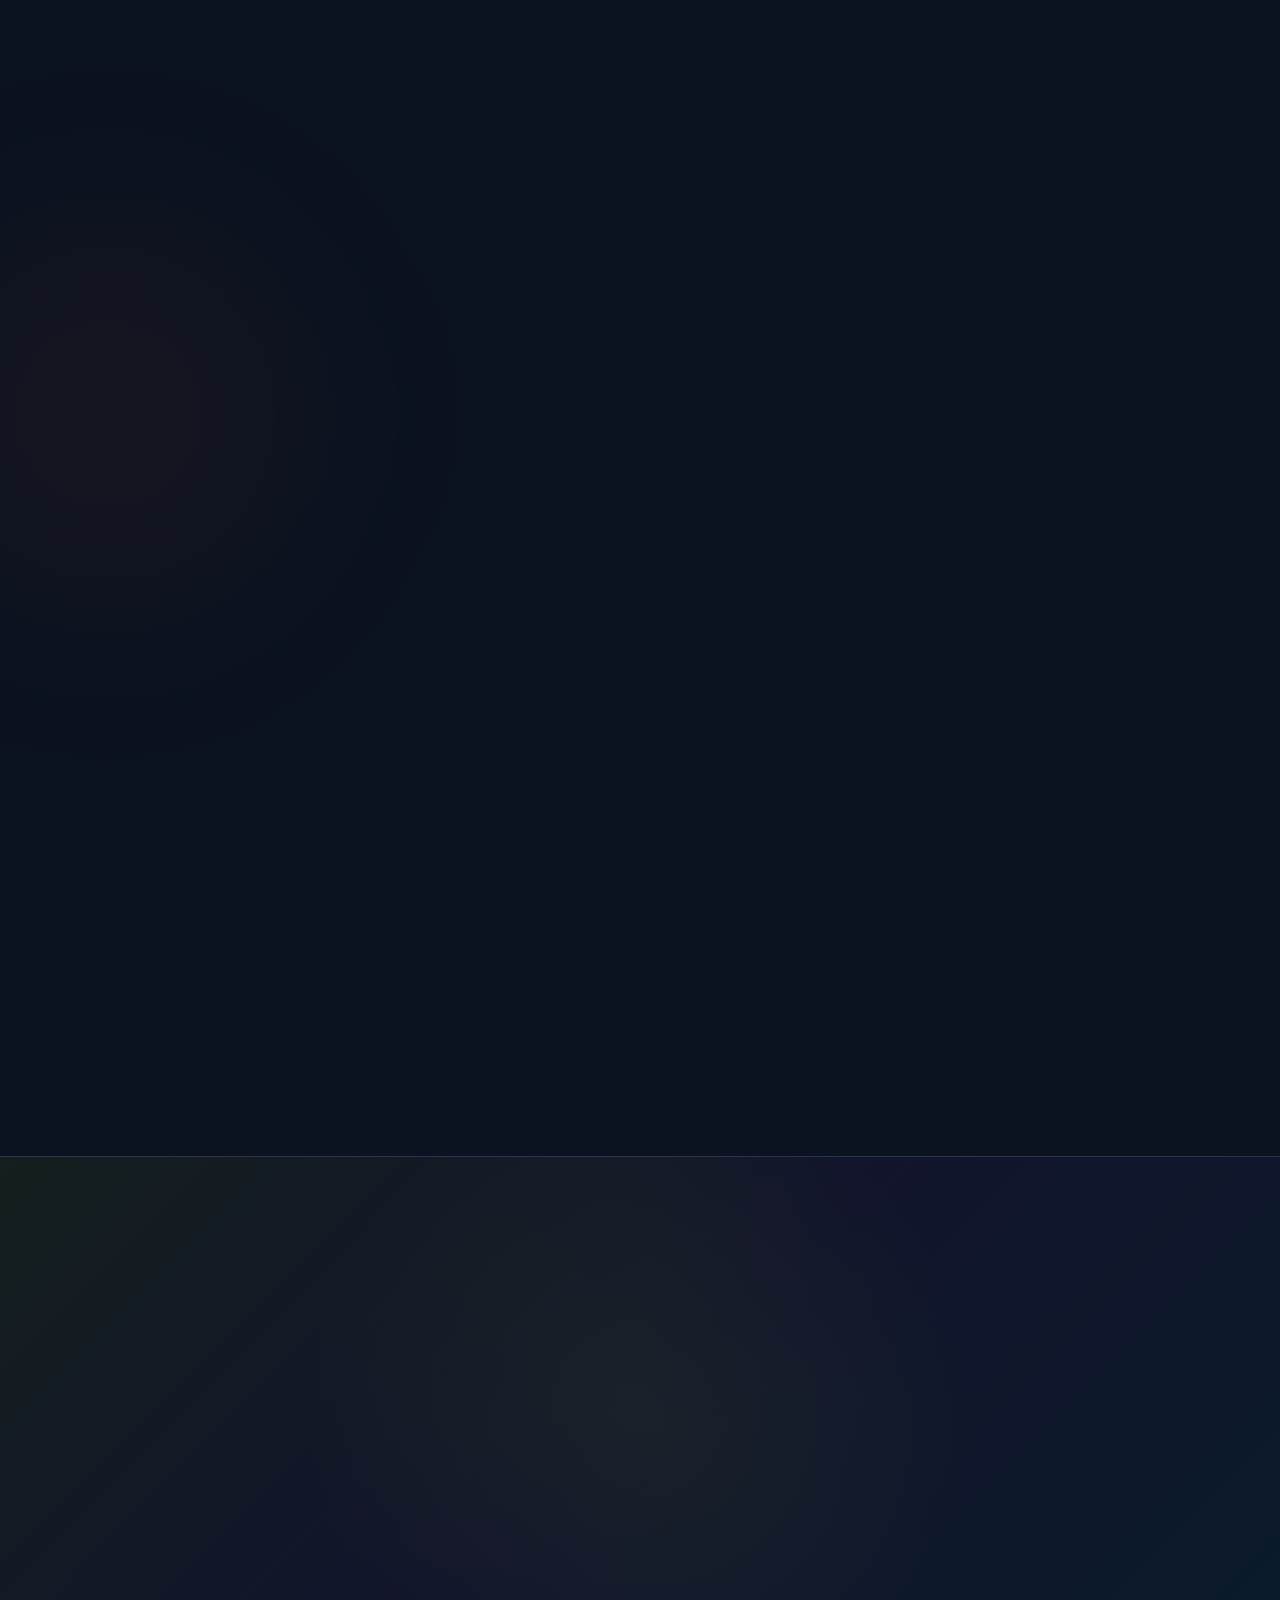
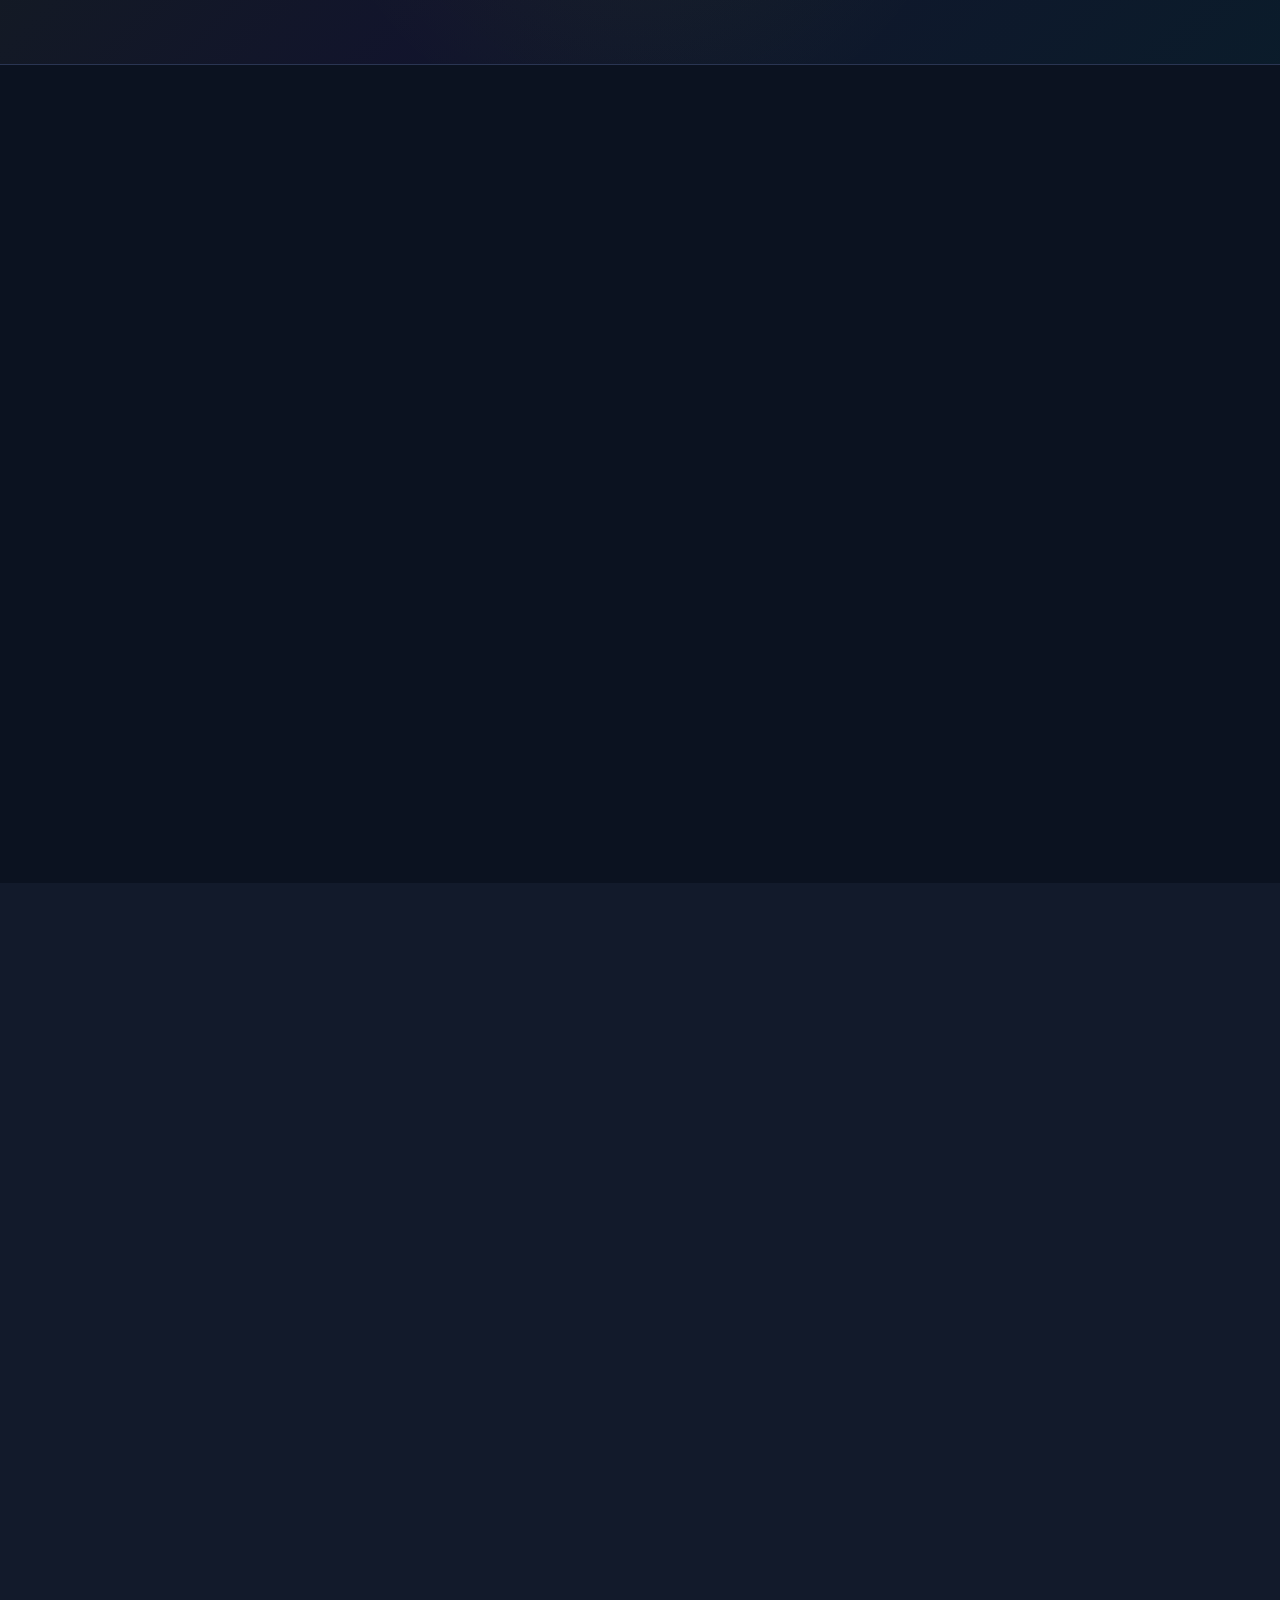
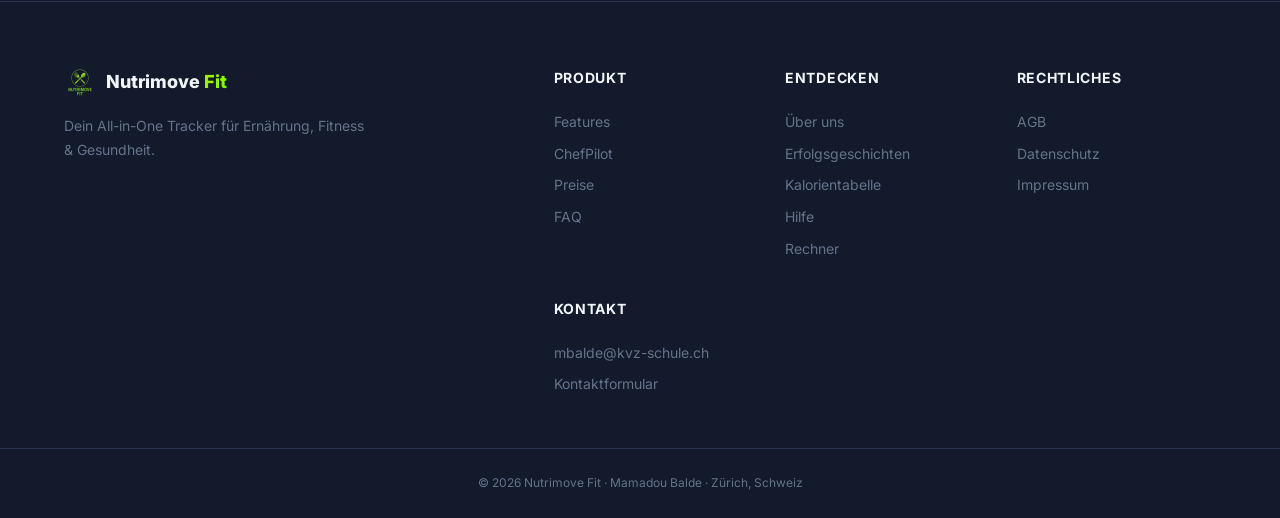
==== commit f70c6352: "fix: Hero sichtbar - 1-Spalten-Layout, reveal-Klasse entfernt" ====
--- a/index.html
+++ b/index.html
@@ -49,7 +49,7 @@
 <section class="hero">
   <div class="hero__bg-glow"></div>
   <div class="container hero__inner">
-    <div class="hero__content reveal">
+    <div class="hero__content">
       <span class="hero__badge">
         <span class="hero__badge-dot"></span>
         Neu: Athlete Pro &amp; Club-Pläne verfügbar
--- a/styles-inline.css
+++ b/styles-inline.css
@@ -200,3 +200,21 @@
 /* Cookie consent tweaks */
 .cookie-consent { display: none; }
 .cookie-consent a { color: var(--lime); }
+
+/* ─── Hero single-column (phone removed) ─── */
+.hero__inner {
+  grid-template-columns: 1fr !important;
+  max-width: 720px;
+  margin: 0 auto;
+  text-align: center;
+}
+.hero__content {
+  opacity: 1 !important;
+  transform: none !important;
+}
+.hero__actions {
+  justify-content: center;
+}
+.hero__stores {
+  justify-content: center;
+}
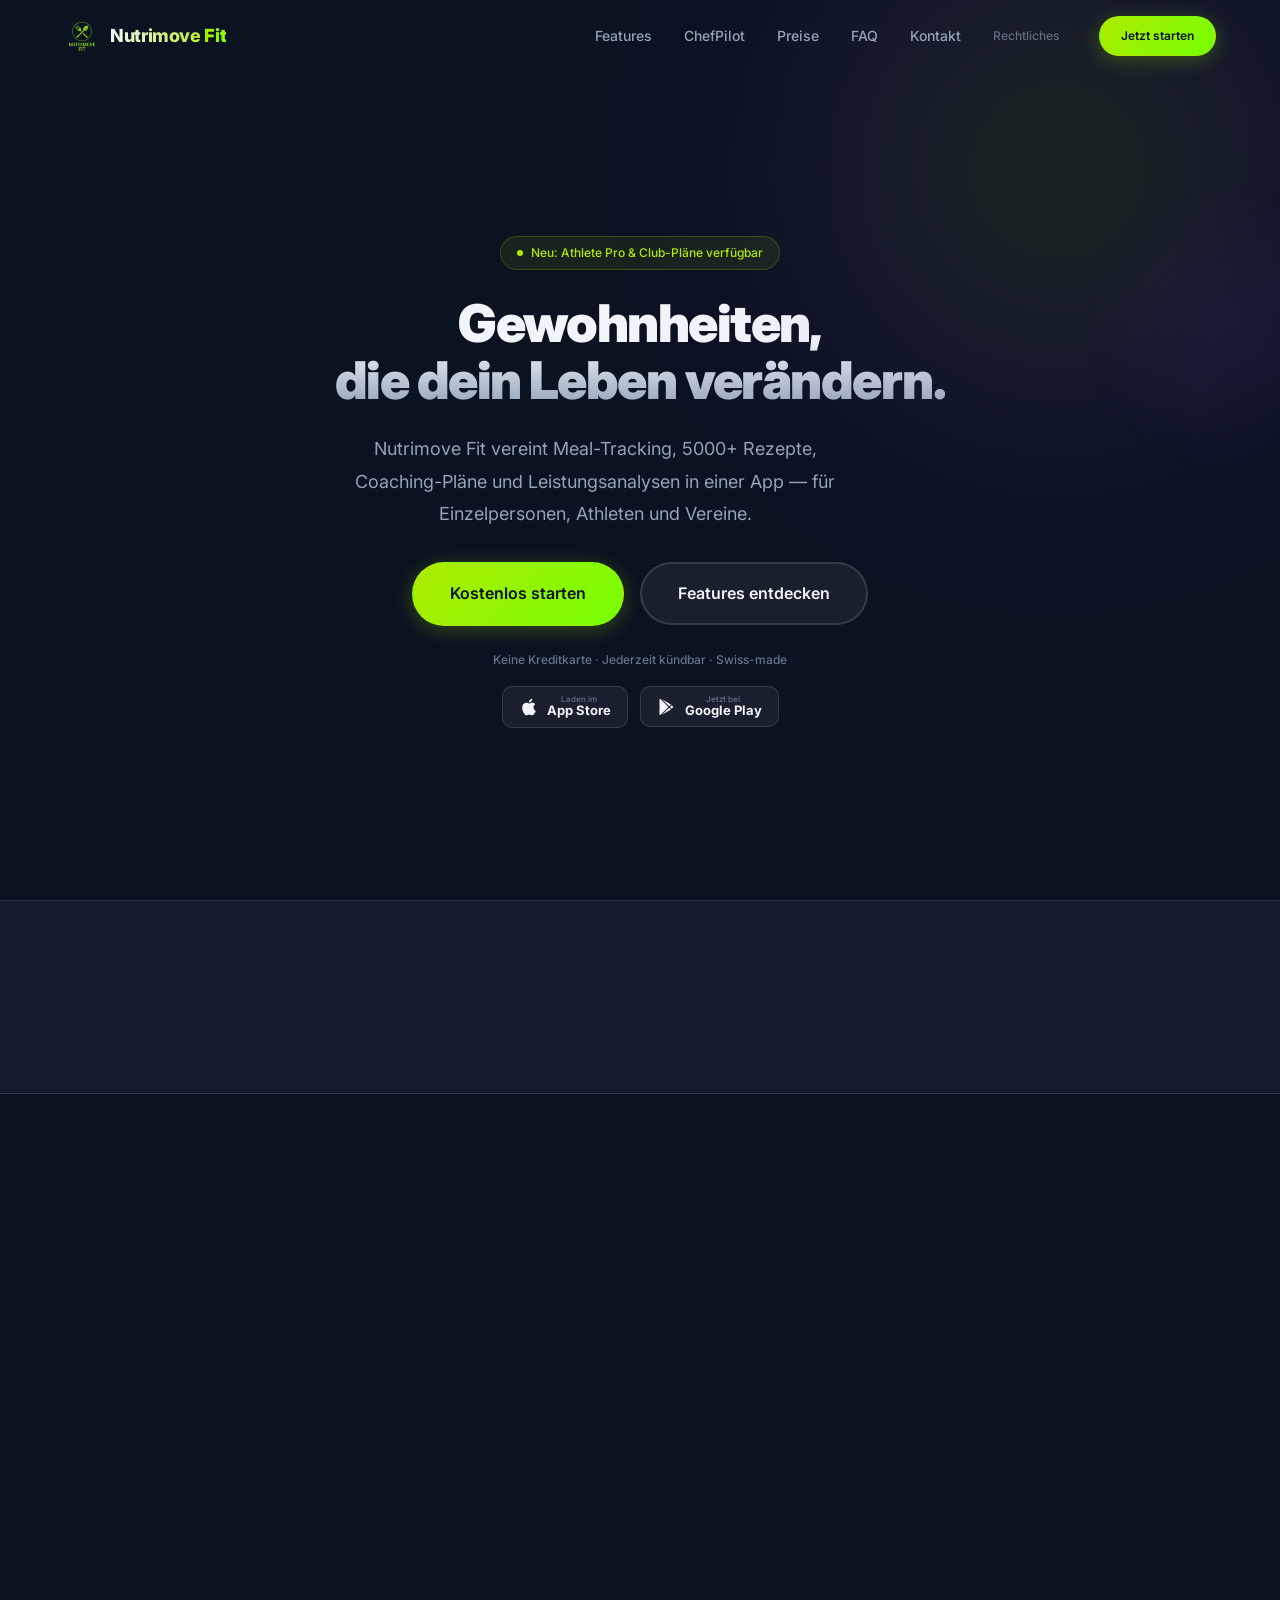
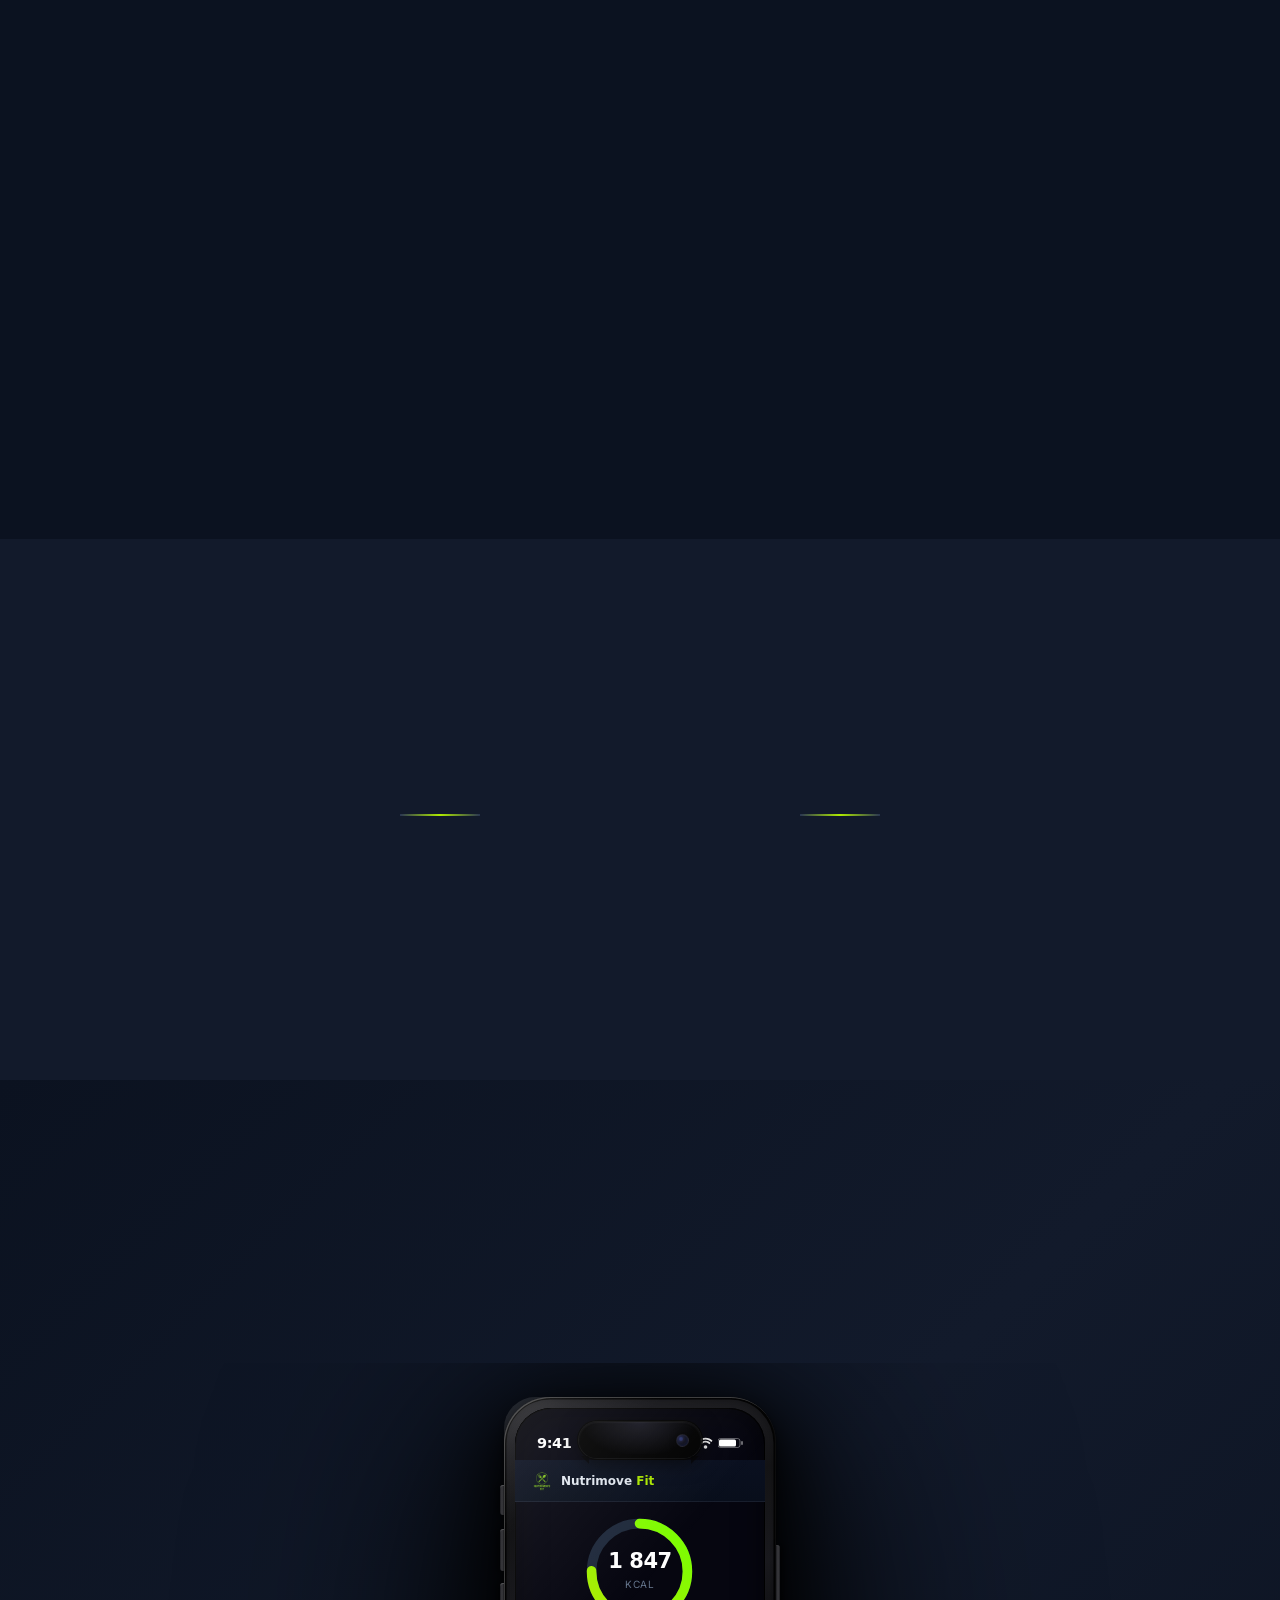
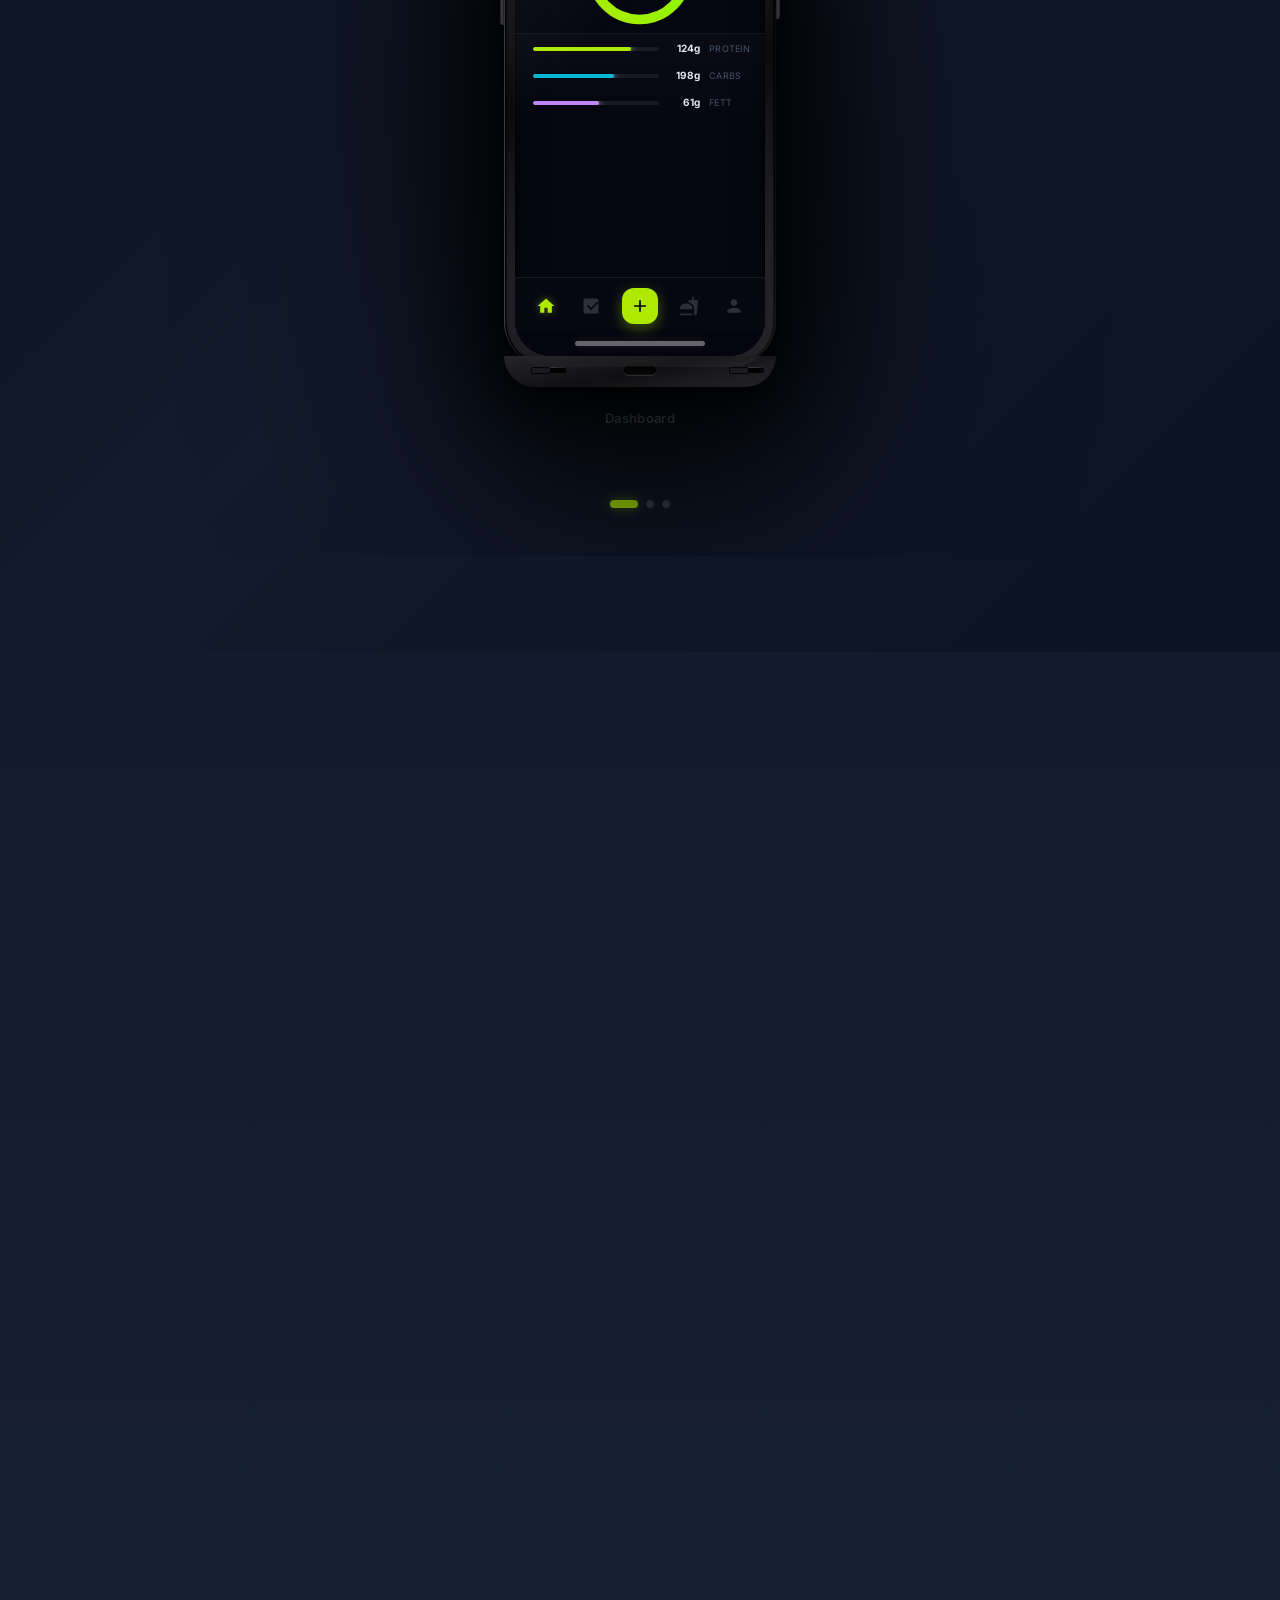
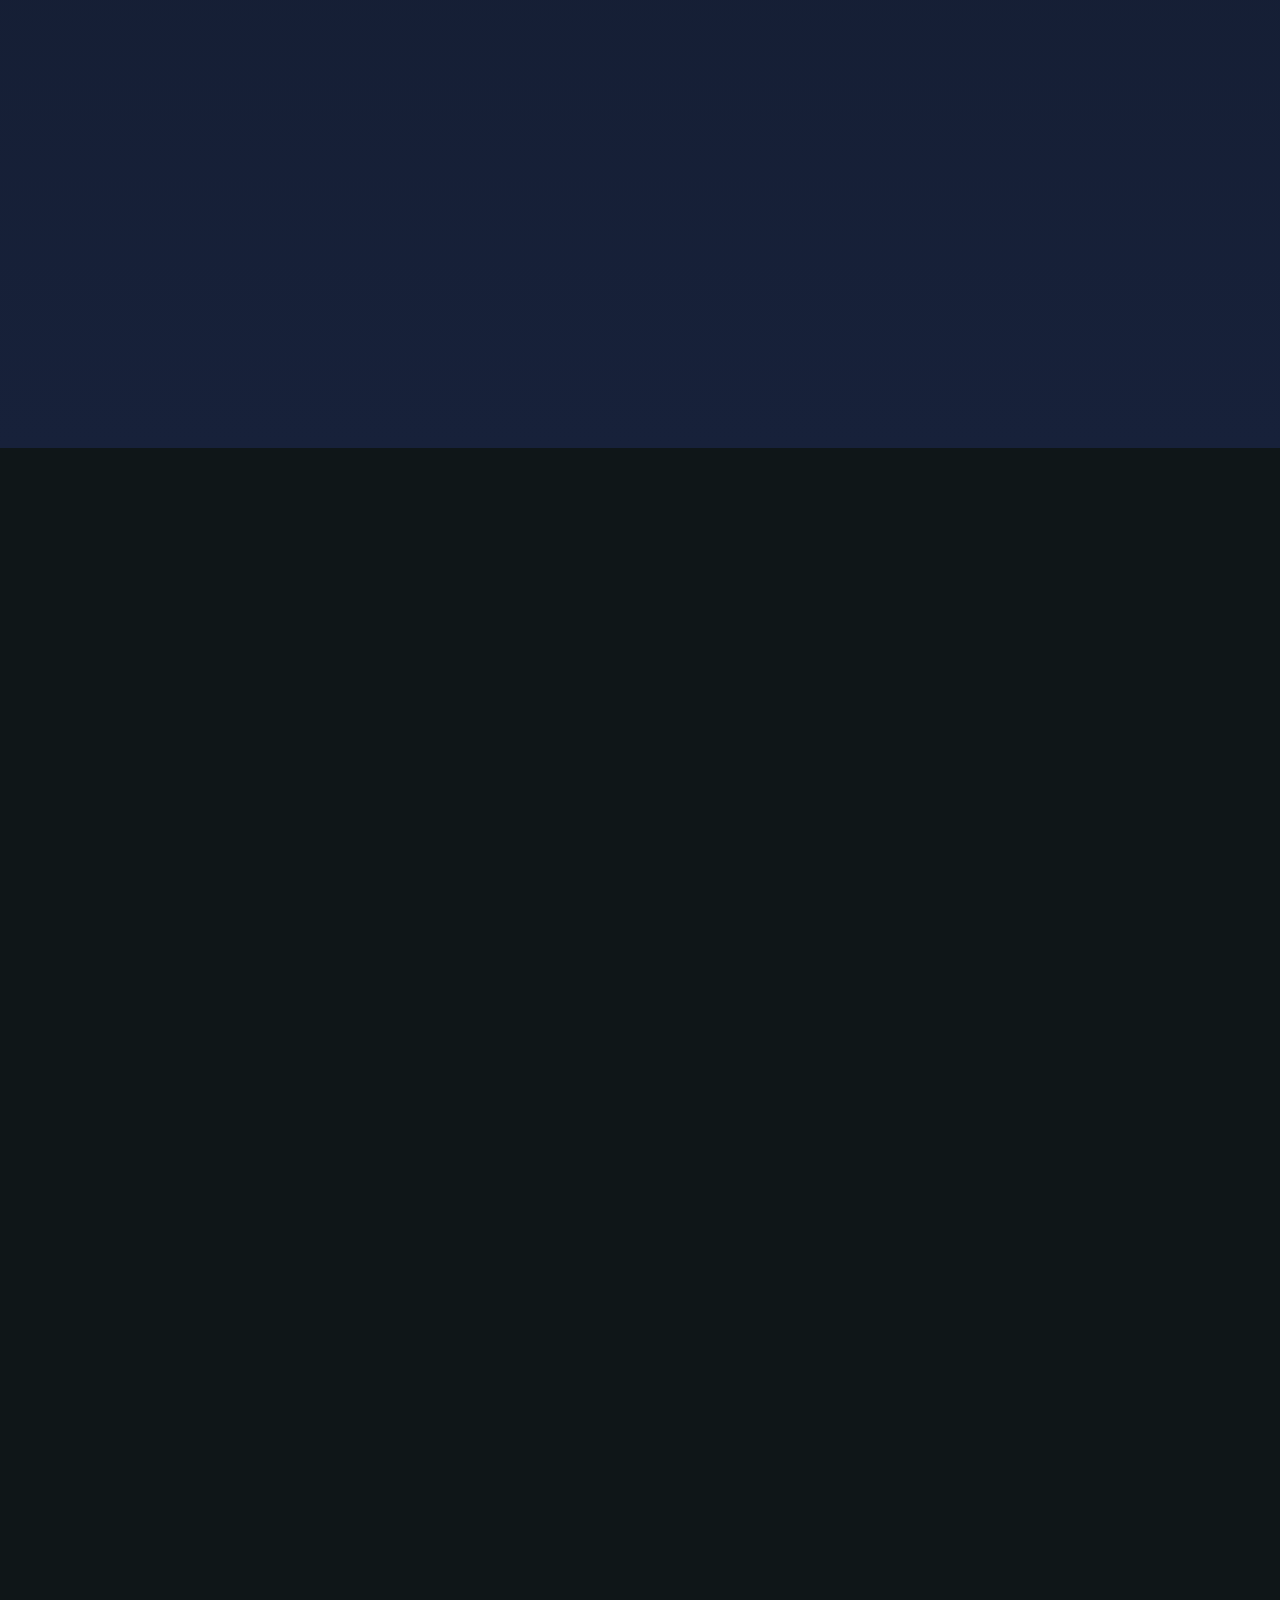
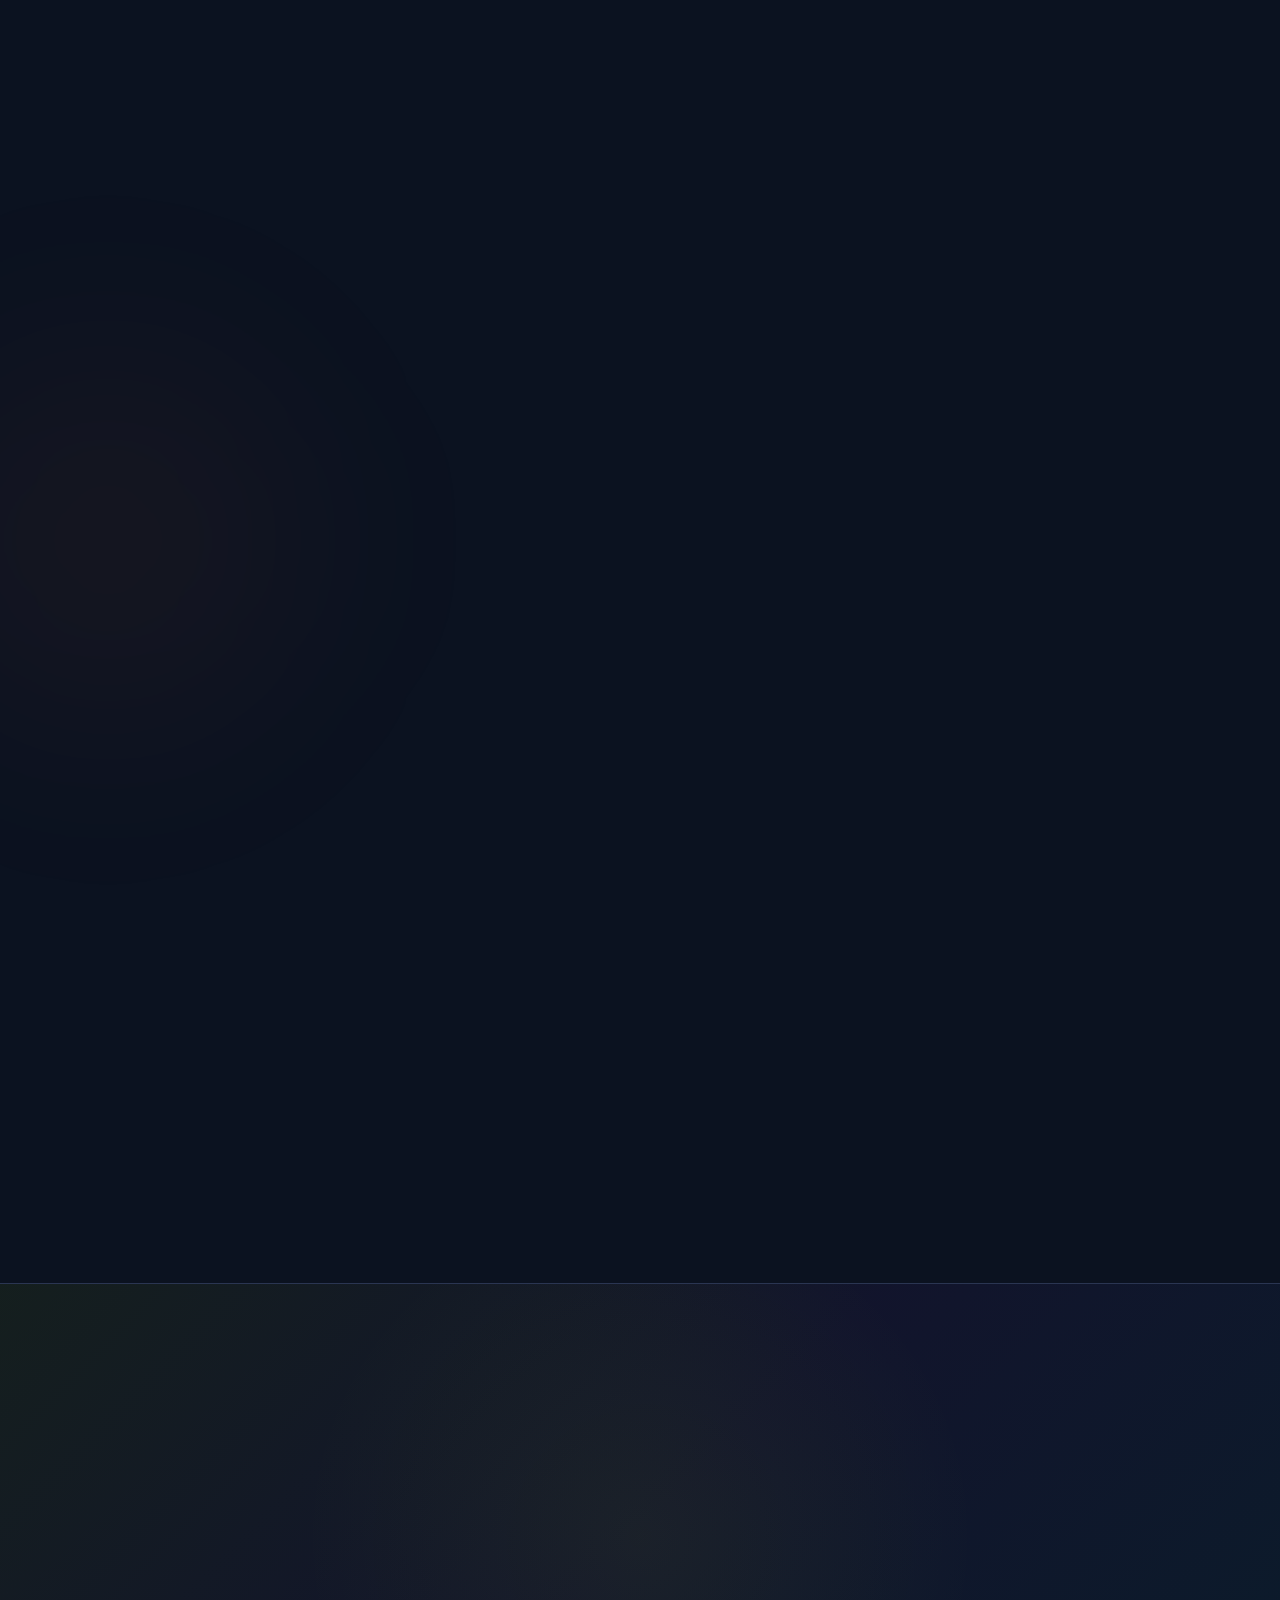
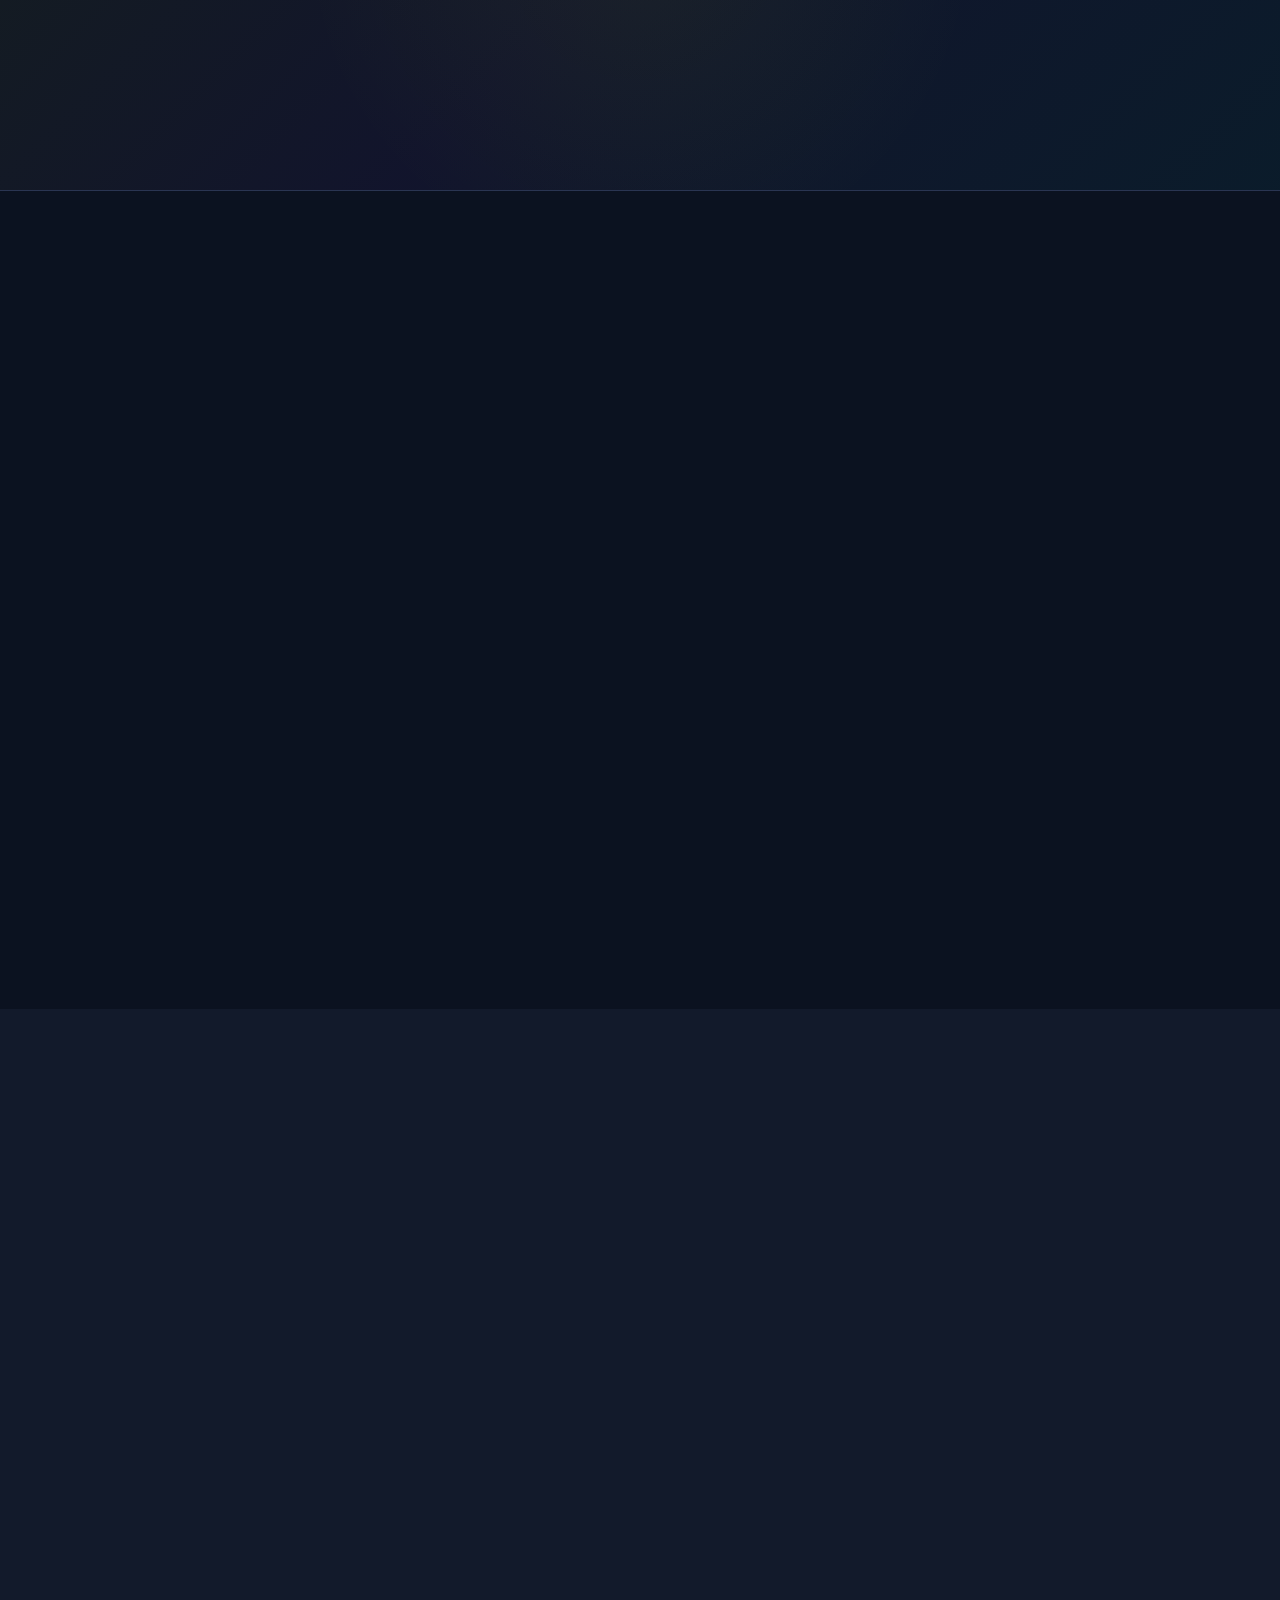
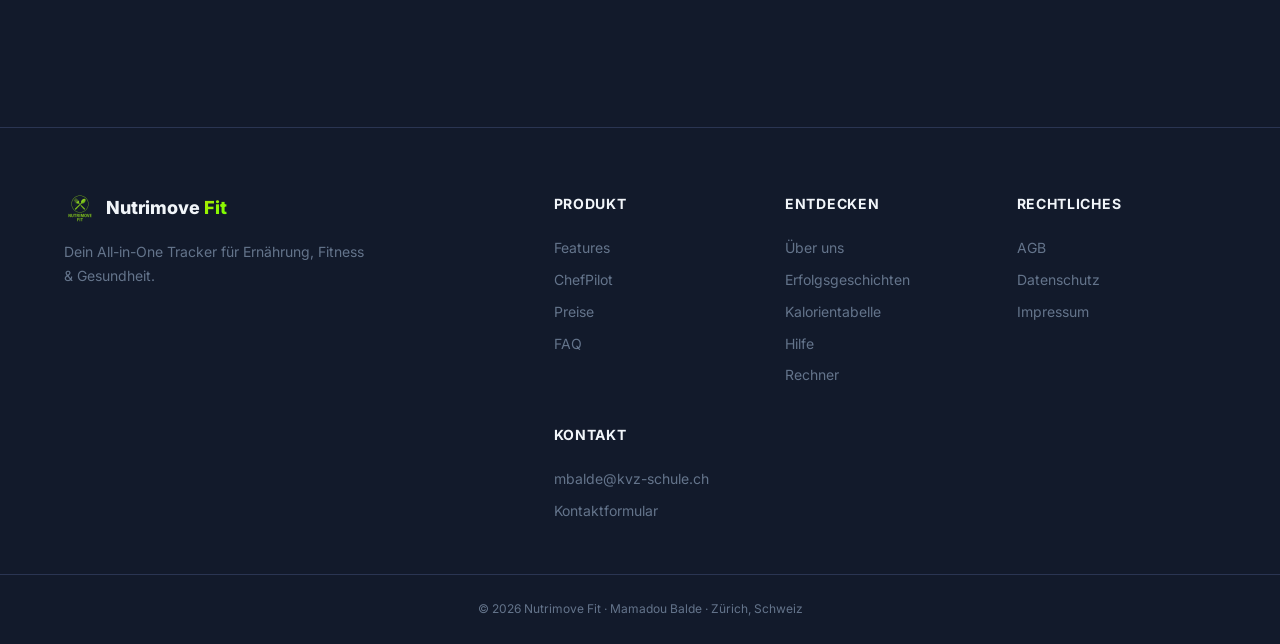
==== commit 8a7c987a: "feat: dark titanium iPhone 17, fix Stripe links, fix Beliebt badge overflow" ====
--- a/index.html
+++ b/index.html
@@ -193,137 +193,239 @@
 
     <div class="phones-carousel">
       <div class="phones-track" id="phonesTrack">
-        <!-- Phone 1: Dashboard -->
+
+        <!-- ── Phone 1: Dashboard ── -->
         <div class="phone-slide">
-          <div class="hero__phone">
-            <div class="hero__phone-screen">
-              <div class="phone-statusbar">
-                <span>9:41</span>
-                <div class="phone-statusbar__icons">
-                  <span class="phone-signal">●●●●○</span>
-                  <span class="phone-wifi">⚡</span>
-                  <span class="phone-battery">87%</span>
+          <div class="iphone17">
+            <div class="iphone17__btn-action"></div>
+            <div class="iphone17__btn-vol-up"></div>
+            <div class="iphone17__btn-vol-down"></div>
+            <div class="iphone17__btn-power"></div>
+            <div class="iphone17__body">
+              <div class="iphone17__screen">
+                <div class="iphone17__island"><div class="iphone17__island-cam"></div></div>
+                <div class="iphone17__statusbar">
+                  <span class="iphone17__time">9:41</span>
+                  <div class="iphone17__status-icons">
+                    <svg width="16" height="12" viewBox="0 0 16 12" fill="white"><rect x="0" y="4" width="3" height="8" rx="1"/><rect x="4" y="2.5" width="3" height="9.5" rx="1"/><rect x="8" y="1" width="3" height="11" rx="1"/><rect x="12" y="0" width="3" height="12" rx="1" opacity=".3"/></svg>
+                    <svg width="15" height="12" viewBox="0 0 15 12" fill="white"><path d="M7.5 2.5C9.8 2.5 11.9 3.5 13.3 5.1L14.5 3.8C12.8 1.9 10.3.7 7.5.7S2.2 1.9.5 3.8l1.2 1.3C3.1 3.5 5.2 2.5 7.5 2.5z"/><path d="M7.5 5.5C9 5.5 10.3 6.1 11.3 7.2L12.5 5.9C11.2 4.5 9.4 3.7 7.5 3.7S3.8 4.5 2.5 5.9l1.2 1.3C4.7 6.1 6 5.5 7.5 5.5z"/><circle cx="7.5" cy="10" r="1.8"/></svg>
+                    <svg width="25" height="12" viewBox="0 0 25 12" fill="white"><rect x="0" y="1.5" width="22" height="9" rx="2.5" stroke="white" stroke-width="1" fill="none" opacity=".35"/><rect x="23" y="4" width="2" height="4" rx="1" fill="white" opacity=".4"/><rect x="1" y="2.5" width="17" height="7" rx="1.5" fill="white"/></svg>
+                  </div>
                 </div>
-              </div>
-              <div class="phone-app-header">
-                <img src="nutrimove_logo.png" alt="Nutrimove" class="hero__phone-logo" />
-                <span class="phone-app-title">Nutrimove <strong>Fit</strong></span>
-              </div>
-              <div class="phone-ring-section">
-                <svg class="phone-ring" viewBox="0 0 120 120" width="110" height="110">
-                  <circle cx="60" cy="60" r="52" fill="none" stroke="#1E293B" stroke-width="8"/>
-                  <circle cx="60" cy="60" r="52" fill="none" stroke="url(#ringGrad)" stroke-width="8" stroke-linecap="round" stroke-dasharray="327" stroke-dashoffset="92" class="phone-ring__progress"/>
-                  <defs><linearGradient id="ringGrad" x1="0" y1="0" x2="1" y2="1"><stop offset="0%" stop-color="#AEEA00"/><stop offset="100%" stop-color="#76FF03"/></linearGradient></defs>
-                </svg>
-                <div class="phone-ring-text">
-                  <span class="phone-ring-val">1 847</span>
-                  <span class="phone-ring-lbl">kcal</span>
+                <div class="iphone17__content">
+                  <div class="i17-app-header">
+                    <img src="nutrimove_logo.png" alt="" class="i17-logo" />
+                    <span class="i17-app-name">Nutrimove <strong>Fit</strong></span>
+                  </div>
+                  <div class="i17-ring-wrap">
+                    <svg viewBox="0 0 120 120" width="115" height="115">
+                      <circle cx="60" cy="60" r="50" fill="none" stroke="#1E293B" stroke-width="10"/>
+                      <circle cx="60" cy="60" r="50" fill="none" stroke="url(#rg1)" stroke-width="10" stroke-linecap="round" stroke-dasharray="314" stroke-dashoffset="78" transform="rotate(-90 60 60)"/>
+                      <defs><linearGradient id="rg1" x1="0" y1="0" x2="1" y2="1"><stop offset="0%" stop-color="#AEEA00"/><stop offset="100%" stop-color="#76FF03"/></linearGradient></defs>
+                    </svg>
+                    <div class="i17-ring-text"><span class="i17-ring-num">1 847</span><span class="i17-ring-lbl">kcal</span></div>
+                  </div>
+                  <div class="i17-macros">
+                    <div class="i17-macro">
+                      <div class="i17-macro-track"><div class="i17-macro-fill" style="width:78%;background:#AEEA00"></div></div>
+                      <span class="i17-macro-val">124g</span><span class="i17-macro-lbl">Protein</span>
+                    </div>
+                    <div class="i17-macro">
+                      <div class="i17-macro-track"><div class="i17-macro-fill" style="width:64%;background:#06B6D4"></div></div>
+                      <span class="i17-macro-val">198g</span><span class="i17-macro-lbl">Carbs</span>
+                    </div>
+                    <div class="i17-macro">
+                      <div class="i17-macro-track"><div class="i17-macro-fill" style="width:52%;background:#C084FC"></div></div>
+                      <span class="i17-macro-val">61g</span><span class="i17-macro-lbl">Fett</span>
+                    </div>
+                  </div>
                 </div>
-              </div>
-              <div class="phone-macro-row">
-                <div class="phone-macro phone-macro--p"><div class="phone-macro-bar"><div class="phone-macro-bar__fill macro-78"></div></div><span class="phone-macro__val">124g</span><span class="phone-macro__lbl">Protein</span></div>
-                <div class="phone-macro phone-macro--c"><div class="phone-macro-bar"><div class="phone-macro-bar__fill macro-64"></div></div><span class="phone-macro__val">198g</span><span class="phone-macro__lbl">Carbs</span></div>
-                <div class="phone-macro phone-macro--f"><div class="phone-macro-bar"><div class="phone-macro-bar__fill macro-52"></div></div><span class="phone-macro__val">61g</span><span class="phone-macro__lbl">Fett</span></div>
-              </div>
-              <div class="phone-bottom-nav">
-                <span class="phone-bnav active">🏠</span>
-                <span class="phone-bnav">📊</span>
-                <span class="phone-bnav phone-bnav--add">＋</span>
-                <span class="phone-bnav">🍽️</span>
-                <span class="phone-bnav">👤</span>
+                <div class="iphone17__bottomnav">
+                  <span class="i17-bnav i17-bnav--active" aria-hidden="true"><svg width="20" height="20" viewBox="0 0 24 24" fill="currentColor"><path d="M10 20v-6h4v6h5v-8h3L12 3 2 12h3v8z"/></svg></span>
+                  <span class="i17-bnav" aria-hidden="true"><svg width="20" height="20" viewBox="0 0 24 24" fill="currentColor"><path d="M19 3H5c-1.1 0-2 .9-2 2v14c0 1.1.9 2 2 2h14c1.1 0 2-.9 2-2V5c0-1.1-.9-2-2-2zm-7 14l-5-5 1.41-1.41L12 14.17l7.59-7.59L21 8l-9 9z" opacity=".5"/></svg></span>
+                  <span class="i17-bnav i17-bnav--add" aria-hidden="true"><svg width="20" height="20" viewBox="0 0 24 24" fill="currentColor"><path d="M19 13h-6v6h-2v-6H5v-2h6V5h2v6h6v2z"/></svg></span>
+                  <span class="i17-bnav" aria-hidden="true"><svg width="20" height="20" viewBox="0 0 24 24" fill="currentColor"><path d="M18.06 22.99h1.66c.84 0 1.53-.64 1.63-1.46L23 5.05h-5V1h-1.97v4.05h-4.97l.3 2.34c1.71.47 3.31 1.32 4.27 2.26 1.44 1.42 2.43 2.89 2.43 5.29v8.05zM1 21.99V21h15.03v.99c0 .55-.45 1-1.01 1H2.01c-.56 0-1.01-.45-1.01-1zm15.03-7c0-3.5-3.47-5.99-7.52-5.99S1 11.49 1 14.99v1h15.03v-1z" opacity=".5"/></svg></span>
+                  <span class="i17-bnav" aria-hidden="true"><svg width="20" height="20" viewBox="0 0 24 24" fill="currentColor"><path d="M12 12c2.21 0 4-1.79 4-4s-1.79-4-4-4-4 1.79-4 4 1.79 4 4 4zm0 2c-2.67 0-8 1.34-8 4v2h16v-2c0-2.66-5.33-4-8-4z" opacity=".5"/></svg></span>
+                </div>
+                <div class="iphone17__home-indicator"></div>
               </div>
             </div>
+            <div class="iphone17__bottom-edge">
+              <div class="iphone17__speaker"></div>
+              <div class="iphone17__usbc"></div>
+              <div class="iphone17__speaker"></div>
+            </div>
           </div>
           <div class="phone-label">Dashboard</div>
         </div>
 
-        <!-- Phone 2: Recipes -->
+        <!-- ── Phone 2: Recipes ── -->
         <div class="phone-slide">
-          <div class="hero__phone">
-            <div class="hero__phone-screen">
-              <div class="phone-statusbar">
-                <span>9:41</span>
-                <div class="phone-statusbar__icons">
-                  <span class="phone-signal">●●●●○</span>
-                  <span class="phone-wifi">⚡</span>
-                  <span class="phone-battery">87%</span>
+          <div class="iphone17">
+            <div class="iphone17__btn-action"></div>
+            <div class="iphone17__btn-vol-up"></div>
+            <div class="iphone17__btn-vol-down"></div>
+            <div class="iphone17__btn-power"></div>
+            <div class="iphone17__body">
+              <div class="iphone17__screen">
+                <div class="iphone17__island"><div class="iphone17__island-cam"></div></div>
+                <div class="iphone17__statusbar">
+                  <span class="iphone17__time">9:41</span>
+                  <div class="iphone17__status-icons">
+                    <svg width="16" height="12" viewBox="0 0 16 12" fill="white"><rect x="0" y="4" width="3" height="8" rx="1"/><rect x="4" y="2.5" width="3" height="9.5" rx="1"/><rect x="8" y="1" width="3" height="11" rx="1"/><rect x="12" y="0" width="3" height="12" rx="1" opacity=".3"/></svg>
+                    <svg width="15" height="12" viewBox="0 0 15 12" fill="white"><path d="M7.5 2.5C9.8 2.5 11.9 3.5 13.3 5.1L14.5 3.8C12.8 1.9 10.3.7 7.5.7S2.2 1.9.5 3.8l1.2 1.3C3.1 3.5 5.2 2.5 7.5 2.5z"/><path d="M7.5 5.5C9 5.5 10.3 6.1 11.3 7.2L12.5 5.9C11.2 4.5 9.4 3.7 7.5 3.7S3.8 4.5 2.5 5.9l1.2 1.3C4.7 6.1 6 5.5 7.5 5.5z"/><circle cx="7.5" cy="10" r="1.8"/></svg>
+                    <svg width="25" height="12" viewBox="0 0 25 12" fill="white"><rect x="0" y="1.5" width="22" height="9" rx="2.5" stroke="white" stroke-width="1" fill="none" opacity=".35"/><rect x="23" y="4" width="2" height="4" rx="1" fill="white" opacity=".4"/><rect x="1" y="2.5" width="17" height="7" rx="1.5" fill="white"/></svg>
+                  </div>
                 </div>
-              </div>
-              <div class="phone-app-header">
-                <input type="text" class="phone-app-search" placeholder="🔍 Rezepte durchsuchen..." />
-              </div>
-              <div class="phone-app-content">
-                <div class="recipe-card featured">
-                  <div class="recipe-card__title">Lachs-Buddha-Bowl</div>
-                  <div class="recipe-card__meta">🥗 350 kcal · 28g Protein</div>
+                <div class="iphone17__content">
+                  <div class="i17-app-header i17-app-header--dark">
+                    <span class="i17-screen-title">5'000+ Rezepte</span>
+                  </div>
+                  <div class="i17-search-wrap">
+                    <svg width="14" height="14" viewBox="0 0 24 24" fill="#94A3B8"><path d="M15.5 14h-.79l-.28-.27A6.471 6.471 0 0 0 16 9.5 6.5 6.5 0 1 0 9.5 16c1.61 0 3.09-.59 4.23-1.57l.27.28v.79l5 4.99L20.49 19l-4.99-5zm-6 0C7.01 14 5 11.99 5 9.5S7.01 5 9.5 5 14 7.01 14 9.5 11.99 14 9.5 14z"/></svg>
+                    <span class="i17-search-placeholder">Rezepte durchsuchen…</span>
+                  </div>
+                  <div class="i17-recipes">
+                    <div class="i17-recipe i17-recipe--featured">
+                      <div class="i17-recipe-emoji">🥗</div>
+                      <div class="i17-recipe-info">
+                        <div class="i17-recipe-name">Lachs-Buddha-Bowl</div>
+                        <div class="i17-recipe-meta">350 kcal · 28g Protein</div>
+                      </div>
+                      <div class="i17-recipe-kcal">350</div>
+                    </div>
+                    <div class="i17-recipe">
+                      <div class="i17-recipe-emoji">🥤</div>
+                      <div class="i17-recipe-info">
+                        <div class="i17-recipe-name">Grüner Smoothie</div>
+                        <div class="i17-recipe-meta">180 kcal · 8g Protein</div>
+                      </div>
+                      <div class="i17-recipe-kcal">180</div>
+                    </div>
+                    <div class="i17-recipe">
+                      <div class="i17-recipe-emoji">🥘</div>
+                      <div class="i17-recipe-info">
+                        <div class="i17-recipe-name">Quinoa &amp; Gemüse</div>
+                        <div class="i17-recipe-meta">420 kcal · 15g Protein</div>
+                      </div>
+                      <div class="i17-recipe-kcal">420</div>
+                    </div>
+                    <div class="i17-recipe">
+                      <div class="i17-recipe-emoji">🍳</div>
+                      <div class="i17-recipe-info">
+                        <div class="i17-recipe-name">Avocado Toast</div>
+                        <div class="i17-recipe-meta">290 kcal · 9g Protein</div>
+                      </div>
+                      <div class="i17-recipe-kcal">290</div>
+                    </div>
+                  </div>
                 </div>
-                <div class="recipe-card">
-                  <div class="recipe-card__title">Grüner Smoothie</div>
-                  <div class="recipe-card__meta">🥤 180 kcal · 8g Protein</div>
+                <div class="iphone17__bottomnav">
+                  <span class="i17-bnav" aria-hidden="true"><svg width="20" height="20" viewBox="0 0 24 24" fill="currentColor"><path d="M10 20v-6h4v6h5v-8h3L12 3 2 12h3v8z" opacity=".5"/></svg></span>
+                  <span class="i17-bnav" aria-hidden="true"><svg width="20" height="20" viewBox="0 0 24 24" fill="currentColor"><path d="M19 3H5c-1.1 0-2 .9-2 2v14c0 1.1.9 2 2 2h14c1.1 0 2-.9 2-2V5c0-1.1-.9-2-2-2zm-7 14l-5-5 1.41-1.41L12 14.17l7.59-7.59L21 8l-9 9z" opacity=".5"/></svg></span>
+                  <span class="i17-bnav i17-bnav--add" aria-hidden="true"><svg width="20" height="20" viewBox="0 0 24 24" fill="currentColor"><path d="M19 13h-6v6h-2v-6H5v-2h6V5h2v6h6v2z"/></svg></span>
+                  <span class="i17-bnav i17-bnav--active" aria-hidden="true"><svg width="20" height="20" viewBox="0 0 24 24" fill="currentColor"><path d="M18.06 22.99h1.66c.84 0 1.53-.64 1.63-1.46L23 5.05h-5V1h-1.97v4.05h-4.97l.3 2.34c1.71.47 3.31 1.32 4.27 2.26 1.44 1.42 2.43 2.89 2.43 5.29v8.05zM1 21.99V21h15.03v.99c0 .55-.45 1-1.01 1H2.01c-.56 0-1.01-.45-1.01-1zm15.03-7c0-3.5-3.47-5.99-7.52-5.99S1 11.49 1 14.99v1h15.03v-1z"/></svg></span>
+                  <span class="i17-bnav" aria-hidden="true"><svg width="20" height="20" viewBox="0 0 24 24" fill="currentColor"><path d="M12 12c2.21 0 4-1.79 4-4s-1.79-4-4-4-4 1.79-4 4 1.79 4 4 4zm0 2c-2.67 0-8 1.34-8 4v2h16v-2c0-2.66-5.33-4-8-4z" opacity=".5"/></svg></span>
                 </div>
-                <div class="recipe-card">
-                  <div class="recipe-card__title">Quinoa &amp; Gemüse</div>
-                  <div class="recipe-card__meta">🥘 420 kcal · 15g Protein</div>
-                </div>
-              </div>
-              <div class="phone-bottom-nav">
-                <span class="phone-bnav">🏠</span>
-                <span class="phone-bnav">📊</span>
-                <span class="phone-bnav phone-bnav--add">＋</span>
-                <span class="phone-bnav active">🍽️</span>
-                <span class="phone-bnav">👤</span>
+                <div class="iphone17__home-indicator"></div>
               </div>
             </div>
-          </div>
-          <div class="phone-label">5000+ Rezepte</div>
-        </div>
-
-        <!-- Phone 3: Analytics -->
+            <div class="iphone17__bottom-edge">
+              <div class="iphone17__speaker"></div>
+              <div class="iphone17__usbc"></div>
+              <div class="iphone17__speaker"></div>
+            </div>
+          </div>
+          <div class="phone-label">5'000+ Rezepte</div>
+        </div>
+
+        <!-- ── Phone 3: Analytics ── -->
         <div class="phone-slide">
-          <div class="hero__phone">
-            <div class="hero__phone-screen">
-              <div class="phone-statusbar">
-                <span>9:41</span>
-                <div class="phone-statusbar__icons">
-                  <span class="phone-signal">●●●●○</span>
-                  <span class="phone-wifi">⚡</span>
-                  <span class="phone-battery">87%</span>
-                </div>
-              </div>
-              <div class="phone-app-header gradient-purple">
-                <span class="phone-app-title light">Fortschritt</span>
-              </div>
-              <div class="phone-app-content narrow">
-                <div class="analytics-hero">
-                  <div class="analytics-hero__value">-4,2kg</div>
-                  <div class="analytics-hero__label">Diese Woche</div>
-                </div>
-                <div class="analytics-hero">
-                  <div class="analytics-hero__label">Kalorien (Woche)</div>
-                  <div class="analytics-chart"></div>
-                </div>
-                <div class="analytics-grid">
-                  <div class="analytics-tile">
-                    <div class="analytics-tile__label">Trainings</div>
-                    <div class="analytics-tile__value">12</div>
-                  </div>
-                  <div class="analytics-tile">
-                    <div class="analytics-tile__label">Avg. Schritt</div>
-                    <div class="analytics-tile__value cyan">9.2k</div>
+          <div class="iphone17">
+            <div class="iphone17__btn-action"></div>
+            <div class="iphone17__btn-vol-up"></div>
+            <div class="iphone17__btn-vol-down"></div>
+            <div class="iphone17__btn-power"></div>
+            <div class="iphone17__body">
+              <div class="iphone17__screen">
+                <div class="iphone17__island"><div class="iphone17__island-cam"></div></div>
+                <div class="iphone17__statusbar">
+                  <span class="iphone17__time">9:41</span>
+                  <div class="iphone17__status-icons">
+                    <svg width="16" height="12" viewBox="0 0 16 12" fill="white"><rect x="0" y="4" width="3" height="8" rx="1"/><rect x="4" y="2.5" width="3" height="9.5" rx="1"/><rect x="8" y="1" width="3" height="11" rx="1"/><rect x="12" y="0" width="3" height="12" rx="1" opacity=".3"/></svg>
+                    <svg width="15" height="12" viewBox="0 0 15 12" fill="white"><path d="M7.5 2.5C9.8 2.5 11.9 3.5 13.3 5.1L14.5 3.8C12.8 1.9 10.3.7 7.5.7S2.2 1.9.5 3.8l1.2 1.3C3.1 3.5 5.2 2.5 7.5 2.5z"/><path d="M7.5 5.5C9 5.5 10.3 6.1 11.3 7.2L12.5 5.9C11.2 4.5 9.4 3.7 7.5 3.7S3.8 4.5 2.5 5.9l1.2 1.3C4.7 6.1 6 5.5 7.5 5.5z"/><circle cx="7.5" cy="10" r="1.8"/></svg>
+                    <svg width="25" height="12" viewBox="0 0 25 12" fill="white"><rect x="0" y="1.5" width="22" height="9" rx="2.5" stroke="white" stroke-width="1" fill="none" opacity=".35"/><rect x="23" y="4" width="2" height="4" rx="1" fill="white" opacity=".4"/><rect x="1" y="2.5" width="17" height="7" rx="1.5" fill="white"/></svg>
                   </div>
                 </div>
-              </div>
-              <div class="phone-bottom-nav">
-                <span class="phone-bnav">🏠</span>
-                <span class="phone-bnav active">📊</span>
-                <span class="phone-bnav phone-bnav--add">＋</span>
-                <span class="phone-bnav">🍽️</span>
-                <span class="phone-bnav">👤</span>
+                <div class="iphone17__content">
+                  <div class="i17-app-header i17-app-header--purple">
+                    <span class="i17-screen-title">Analytics</span>
+                  </div>
+                  <div class="i17-analytics">
+                    <div class="i17-stat-hero">
+                      <div class="i17-stat-hero__val">−4,2 kg</div>
+                      <div class="i17-stat-hero__lbl">Diese Woche · Ziel: 75 kg</div>
+                      <div class="i17-weight-bar">
+                        <div class="i17-weight-fill"></div>
+                      </div>
+                    </div>
+                    <div class="i17-chart-lbl">Kalorien dieser Woche</div>
+                    <div class="i17-chart">
+                      <svg viewBox="0 0 220 70" width="100%" height="70" preserveAspectRatio="none">
+                        <defs>
+                          <linearGradient id="cg1" x1="0" y1="0" x2="0" y2="1">
+                            <stop offset="0%" stop-color="#AEEA00" stop-opacity=".5"/>
+                            <stop offset="100%" stop-color="#AEEA00" stop-opacity="0"/>
+                          </linearGradient>
+                        </defs>
+                        <path d="M0 55 C20 50 30 30 50 35 S80 20 100 25 S140 15 160 20 S190 10 220 12 L220 70 L0 70 Z" fill="url(#cg1)"/>
+                        <path d="M0 55 C20 50 30 30 50 35 S80 20 100 25 S140 15 160 20 S190 10 220 12" fill="none" stroke="#AEEA00" stroke-width="2.5" stroke-linecap="round"/>
+                        <circle cx="220" cy="12" r="4" fill="#AEEA00"/>
+                      </svg>
+                    </div>
+                    <div class="i17-stats-grid">
+                      <div class="i17-stat-tile">
+                        <svg width="18" height="18" viewBox="0 0 24 24" fill="#AEEA00"><path d="M13.49 5.48c1.1 0 2-.9 2-2s-.9-2-2-2-2 .9-2 2 .9 2 2 2zm-3.6 13.9l1-4.4 2.1 2v6h2v-7.5l-2.1-2 .6-3c1.3 1.5 3.3 2.5 5.5 2.5v-2c-1.9 0-3.5-1-4.3-2.4l-1-1.6c-.4-.6-1-1-1.7-1-.3 0-.5.1-.8.1l-5.2 2.2v4.7h2v-3.4l1.8-.7-1.6 8.1-4.9-1-.4 2 7 1.4z"/></svg>
+                        <div class="i17-stat-tile__val">12</div>
+                        <div class="i17-stat-tile__lbl">Trainings</div>
+                      </div>
+                      <div class="i17-stat-tile">
+                        <svg width="18" height="18" viewBox="0 0 24 24" fill="#06B6D4"><path d="M13.5 5.5c1.1 0 2-.9 2-2s-.9-2-2-2-2 .9-2 2 .9 2 2 2zM9.8 8.9L7 23h2.1l1.8-8 2.1 2v6h2v-7.5l-2.1-2 .6-3C14.8 12 16.8 13 19 13v-2c-1.9 0-3.5-1-4.3-2.4l-1-1.6c-.4-.6-1-1-1.7-1-.3 0-.5.1-.8.1L6 8.3V13h2V9.6l1.8-.7z"/></svg>
+                        <div class="i17-stat-tile__val" style="color:#06B6D4">9.2k</div>
+                        <div class="i17-stat-tile__lbl">∅ Schritte</div>
+                      </div>
+                      <div class="i17-stat-tile">
+                        <svg width="18" height="18" viewBox="0 0 24 24" fill="#F59E0B"><path d="M12 2C6.48 2 2 6.48 2 12s4.48 10 10 10 10-4.48 10-10S17.52 2 12 2zm0 18c-4.41 0-8-3.59-8-8s3.59-8 8-8 8 3.59 8 8-3.59 8-8 8zm.5-13H11v6l5.25 3.15.75-1.23-4.5-2.67V7z"/></svg>
+                        <div class="i17-stat-tile__val" style="color:#F59E0B">7.2h</div>
+                        <div class="i17-stat-tile__lbl">∅ Schlaf</div>
+                      </div>
+                      <div class="i17-stat-tile">
+                        <svg width="18" height="18" viewBox="0 0 24 24" fill="#C084FC"><path d="M19 3H5c-1.1 0-2 .9-2 2v14c0 1.1.9 2 2 2h14c1.1 0 2-.9 2-2V5c0-1.1-.9-2-2-2zM9 17H7v-7h2v7zm4 0h-2V7h2v10zm4 0h-2v-4h2v4z"/></svg>
+                        <div class="i17-stat-tile__val" style="color:#C084FC">89%</div>
+                        <div class="i17-stat-tile__lbl">Ziel-Score</div>
+                      </div>
+                    </div>
+                  </div>
+                </div>
+                <div class="iphone17__bottomnav">
+                  <span class="i17-bnav" aria-hidden="true"><svg width="20" height="20" viewBox="0 0 24 24" fill="currentColor"><path d="M10 20v-6h4v6h5v-8h3L12 3 2 12h3v8z" opacity=".5"/></svg></span>
+                  <span class="i17-bnav i17-bnav--active" aria-hidden="true"><svg width="20" height="20" viewBox="0 0 24 24" fill="currentColor"><path d="M19 3H5c-1.1 0-2 .9-2 2v14c0 1.1.9 2 2 2h14c1.1 0 2-.9 2-2V5c0-1.1-.9-2-2-2zm-7 14l-5-5 1.41-1.41L12 14.17l7.59-7.59L21 8l-9 9z"/></svg></span>
+                  <span class="i17-bnav i17-bnav--add" aria-hidden="true"><svg width="20" height="20" viewBox="0 0 24 24" fill="currentColor"><path d="M19 13h-6v6h-2v-6H5v-2h6V5h2v6h6v2z"/></svg></span>
+                  <span class="i17-bnav" aria-hidden="true"><svg width="20" height="20" viewBox="0 0 24 24" fill="currentColor"><path d="M18.06 22.99h1.66c.84 0 1.53-.64 1.63-1.46L23 5.05h-5V1h-1.97v4.05h-4.97l.3 2.34c1.71.47 3.31 1.32 4.27 2.26 1.44 1.42 2.43 2.89 2.43 5.29v8.05zM1 21.99V21h15.03v.99c0 .55-.45 1-1.01 1H2.01c-.56 0-1.01-.45-1.01-1zm15.03-7c0-3.5-3.47-5.99-7.52-5.99S1 11.49 1 14.99v1h15.03v-1z" opacity=".5"/></svg></span>
+                  <span class="i17-bnav" aria-hidden="true"><svg width="20" height="20" viewBox="0 0 24 24" fill="currentColor"><path d="M12 12c2.21 0 4-1.79 4-4s-1.79-4-4-4-4 1.79-4 4 1.79 4 4 4zm0 2c-2.67 0-8 1.34-8 4v2h16v-2c0-2.66-5.33-4-8-4z" opacity=".5"/></svg></span>
+                </div>
+                <div class="iphone17__home-indicator"></div>
               </div>
             </div>
-          </div>
-          <div class="phone-label">Analytics & Reports</div>
-        </div>
+            <div class="iphone17__bottom-edge">
+              <div class="iphone17__speaker"></div>
+              <div class="iphone17__usbc"></div>
+              <div class="iphone17__speaker"></div>
+            </div>
+          </div>
+          <div class="phone-label">Analytics &amp; Reports</div>
+        </div>
+
       </div>
 
       <!-- Navigation Dots -->
@@ -332,9 +434,6 @@
         <button class="dot" data-slide="1" aria-label="Slide 2: Rezepte"></button>
         <button class="dot" data-slide="2" aria-label="Slide 3: Analytics"></button>
       </div>
-
-      <!-- Swipe Indicator -->
-      <div class="swipe-hint">↔️ Swipe zum Scrollen</div>
     </div>
   </div>
 </section>
@@ -580,7 +679,7 @@
             <li>Daten-Export (PDF/CSV)</li>
             <li>Community &amp; E-Mail-Support</li>
           </ul>
-          <a href="https://buy.stripe.com/4gMaEQ9Me44G6fPe1FfMA01" target="_blank" rel="noopener" class="btn btn--outline btn--block">Jetzt kaufen via Stripe</a>
+          <a href="https://buy.stripe.com/aFa7sE4rUcBccEdaPtfMA00" target="_blank" rel="noopener" class="btn btn--outline btn--block">Jetzt kaufen via Stripe</a>
         </div>
         <div class="price-card price-card--featured reveal">
           <span class="price-card__badge">Beliebt</span>
@@ -598,7 +697,7 @@
             <li>Priority E-Mail-Support</li>
           </ul>
           <div class="price-card__actions">
-            <a href="https://buy.stripe.com/aFa7sE4rUcBccEdaPtfMA00" target="_blank" rel="noopener" class="btn btn--primary btn--block">Jetzt abonnieren</a>
+            <a href="https://buy.stripe.com/aFa3coaQi58K33Df5JfMA02" target="_blank" rel="noopener" class="btn btn--primary btn--block">Jetzt abonnieren</a>
             <p class="price-card__hint">Sichere Zahlung über Stripe · Sofortzugang nach Kauf</p>
           </div>
         </div>
@@ -617,7 +716,7 @@
             <li>24/7 Priority-Support</li>
             <li>Coach-Konsultation (In-App)</li>
           </ul>
-          <a href="https://buy.stripe.com/aFa3coaQi58K33Df5JfMA02" target="_blank" rel="noopener" class="btn btn--outline btn--block">Jetzt kaufen via Stripe</a>
+          <a href="https://buy.stripe.com/aFafZagaC30C5bLcXBfMA03" target="_blank" rel="noopener" class="btn btn--outline btn--block">Jetzt kaufen via Stripe</a>
         </div>
       </div>
     </div>
@@ -639,7 +738,7 @@
             <li>API-Zugang (limitiert)</li>
             <li>E-Mail-Support</li>
           </ul>
-          <a href="https://buy.stripe.com/aFafZagaC30C5bLcXBfMA03" target="_blank" rel="noopener" class="btn btn--outline btn--block">Jetzt kaufen via Stripe</a>
+          <a href="https://buy.stripe.com/fZuaEQ1fIat48nX4r5fMA04" target="_blank" rel="noopener" class="btn btn--outline btn--block">Jetzt kaufen via Stripe</a>
         </div>
         <div class="price-card price-card--featured reveal">
           <span class="price-card__badge">Empfohlen</span>
@@ -658,7 +757,7 @@
             <li>Event-Management</li>
             <li>Voller API-Zugang</li>
           </ul>
-          <a href="https://buy.stripe.com/fZuaEQ1fIat48nX4r5fMA04" target="_blank" rel="noopener" class="btn btn--primary btn--block">Jetzt kaufen via Stripe</a>
+          <a href="https://buy.stripe.com/cNi14g3nQcBceMl3n1fMA05" target="_blank" rel="noopener" class="btn btn--primary btn--block">Jetzt kaufen via Stripe</a>
         </div>
         <div class="price-card reveal">
           <div class="price-card__head">
@@ -675,7 +774,7 @@
             <li>24/7 Telefon- &amp; E-Mail-Support</li>
             <li>Custom Feature Development</li>
           </ul>
-          <a href="https://buy.stripe.com/cNi14g3nQcBceMl3n1fMA05" target="_blank" rel="noopener" class="btn btn--outline btn--block">Jetzt kaufen via Stripe</a>
+          <a href="https://buy.stripe.com/4gMaEQ9Me44G6fPe1FfMA01" target="_blank" rel="noopener" class="btn btn--outline btn--block">Jetzt kaufen via Stripe</a>
         </div>
       </div>
     </div>
--- a/styles-inline.css
+++ b/styles-inline.css
@@ -1,4 +1,4 @@
-/* Phone Macro Progress Bars */
+﻿/* Phone Macro Progress Bars */
 .phone-macro-bar__fill {
   background: var(--bar-color, #60A5FA);
   height: 100%;
@@ -201,7 +201,7 @@
 .cookie-consent { display: none; }
 .cookie-consent a { color: var(--lime); }
 
-/* ─── Hero single-column (phone removed) ─── */
+/* â”€â”€â”€ Hero single-column (phone removed) â”€â”€â”€ */
 .hero__inner {
   grid-template-columns: 1fr !important;
   max-width: 720px;
@@ -218,3 +218,565 @@
 .hero__stores {
   justify-content: center;
 }
+
+/* Fix: 'Beliebt' / 'Empfohlen' badge gets clipped by parent overflow */
+.pricing__panel,
+.pricing__grid {
+  overflow: visible !important;
+}
+.pricing__panel .pricing__grid {
+  padding-top: 1.25rem;
+}
+
+/* â•â•â•â•â•â•â•â•â•â•â•â•â•â•â•â•â•â•â•â•â•â•â•â•â•â•â•â•â•â•â•â•â•â•â•â•â•â•â•â•â•â•â•â•â•â•
+   iPhone 17 â€” Ultra-Photorealistic Mockup
+â•â•â•â•â•â•â•â•â•â•â•â•â•â•â•â•â•â•â•â•â•â•â•â•â•â•â•â•â•â•â•â•â•â•â•â•â•â•â•â•â•â•â•â•â•â• */
+
+.iphone17 {
+  position: relative;
+  display: inline-flex;
+  flex-direction: column;
+  width: 272px;
+  flex-shrink: 0;
+  filter: drop-shadow(0 40px 120px rgba(0,0,0,.9)) drop-shadow(0 12px 40px rgba(0,0,0,.7));
+}
+
+/* Side hardware buttons â€” beveled + metallic */
+.iphone17__btn-action,
+.iphone17__btn-vol-up,
+.iphone17__btn-vol-down,
+.iphone17__btn-power {
+  position: absolute;
+  z-index: 3;
+  background: linear-gradient(to right,
+    #1A1A1E 0%, #2C2C30 20%, #3A3A3E 50%,
+    #2A2A2E 80%, #1A1A1C 100%
+  );
+}
+.iphone17__btn-action {
+  left: -4px; top: 88px;
+  width: 4px; height: 30px;
+  border-radius: 3px 0 0 3px;
+  box-shadow: -2px 0 6px rgba(0,0,0,.6), inset 0 1px 0 rgba(255,255,255,.18);
+}
+.iphone17__btn-vol-up {
+  left: -4px; top: 132px;
+  width: 4px; height: 42px;
+  border-radius: 3px 0 0 3px;
+  box-shadow: -2px 0 6px rgba(0,0,0,.6), inset 0 1px 0 rgba(255,255,255,.18);
+}
+.iphone17__btn-vol-down {
+  left: -4px; top: 186px;
+  width: 4px; height: 42px;
+  border-radius: 3px 0 0 3px;
+  box-shadow: -2px 0 6px rgba(0,0,0,.6), inset 0 1px 0 rgba(255,255,255,.18);
+}
+.iphone17__btn-power {
+  right: -4px; top: 148px;
+  width: 4px; height: 74px;
+  border-radius: 0 3px 3px 0;
+  background: linear-gradient(to left,
+    #1A1A1E 0%, #2C2C30 20%, #3A3A3E 50%,
+    #2A2A2E 80%, #1A1A1C 100%
+  );
+  box-shadow: 2px 0 6px rgba(0,0,0,.8), inset 0 1px 0 rgba(255,255,255,.05);
+}
+
+/* Titanium unibody â€” 20-stop multi-direction light simulation */
+.iphone17__body {
+  position: relative;
+  background:
+    linear-gradient(168deg,
+      #2E2E32 0%,
+      #1E1E22 8%,
+      #141416 20%,
+      #1A1A1E 35%,
+      #0C0C0E 50%,
+      #181820 65%,
+      #222226 80%,
+      #1A1A1E 100%
+    );
+  border-radius: 46px;
+  padding: 11px;
+  box-shadow:
+    /* Crisp bright rim at top-left edge (studio directional light) */
+    inset 1px 1px 0 rgba(255,255,255,.24),
+    inset -1px -1px 0 rgba(255,255,255,.04),
+    /* Fine inner recess line between frame and screen */
+    inset 0 0 0 2.5px rgba(0,0,0,.85),
+    inset 0 3px 10px rgba(0,0,0,.4),
+    /* Outer casting shadow â€” multi-layer for soft photo look */
+    0 2px 4px rgba(0,0,0,.6),
+    0 8px 20px rgba(0,0,0,.55),
+    0 25px 60px rgba(0,0,0,.5),
+    0 50px 120px rgba(0,0,0,.4);
+}
+
+/* Top-left specular light ray on the metal */
+.iphone17__body::before {
+  content: '';
+  position: absolute;
+  top: 0; left: 0; right: 0;
+  height: 55%;
+  border-radius: 46px 46px 200px 200px / 46px 46px 100px 100px;
+  background: linear-gradient(138deg,
+    rgba(255,255,255,.13) 0%,
+    rgba(255,255,255,.05) 12%,
+    transparent 26%
+  );
+  pointer-events: none;
+  z-index: 1;
+}
+/* Bottom-right secondary reflection */
+.iphone17__body::after {
+  content: '';
+  position: absolute;
+  bottom: 0; right: 0; left: 0;
+  height: 45%;
+  border-radius: 0 0 46px 46px;
+  background: linear-gradient(340deg,
+    rgba(255,255,255,.05) 0%,
+    transparent 40%
+  );
+  pointer-events: none;
+  z-index: 1;
+}
+
+/* OLED screen panel */
+.iphone17__screen {
+  position: relative;
+  background: #060610;
+  border-radius: 36px;
+  overflow: hidden;
+  display: flex;
+  flex-direction: column;
+  min-height: 548px;
+  /* Inner screen bezel */
+  box-shadow:
+    inset 0 0 0 1px rgba(0,0,0,1),
+    inset 0 0 30px rgba(0,0,0,.6);
+  z-index: 2;
+}
+
+/* Glass screen reflection â€” angled top-left specular */
+.iphone17__screen::before {
+  content: '';
+  position: absolute;
+  inset: 0;
+  border-radius: 36px;
+  background: linear-gradient(130deg,
+    rgba(255,255,255,.1) 0%,
+    rgba(255,255,255,.05) 18%,
+    transparent 40%
+  );
+  pointer-events: none;
+  z-index: 100;
+}
+
+/* Dynamic Island â€” glass pill with multi-layer depth */
+.iphone17__island {
+  position: absolute;
+  top: 14px;
+  left: 50%;
+  transform: translateX(-50%);
+  width: 122px;
+  height: 36px;
+  background: radial-gradient(ellipse at 50% 0%, #1A1A24 0%, #000 70%);
+  border-radius: 22px;
+  z-index: 50;
+  display: flex;
+  align-items: center;
+  justify-content: flex-end;
+  padding-right: 12px;
+  box-shadow:
+    0 0 0 1px rgba(255,255,255,.06),
+    0 0 0 2px rgba(0,0,0,.9),
+    0 4px 20px rgba(0,0,0,.8),
+    inset 0 1px 2px rgba(255,255,255,.06),
+    inset 0 -1px 3px rgba(0,0,0,.8);
+}
+
+/* Tiny corner cut at base of Dynamic Island */
+.iphone17__island::before {
+  content: '';
+  position: absolute;
+  bottom: -6px; left: 2px;
+  width: 8px; height: 8px;
+  background: #000;
+  clip-path: polygon(100% 0, 100% 100%, 0 0);
+  opacity: .6;
+}
+.iphone17__island::after {
+  content: '';
+  position: absolute;
+  bottom: -6px; right: 2px;
+  width: 8px; height: 8px;
+  background: #000;
+  clip-path: polygon(0 0, 100% 0, 0 100%);
+  opacity: .6;
+}
+
+/* Camera lens inside Dynamic Island */
+.iphone17__island-cam {
+  width: 13px; height: 13px;
+  background: radial-gradient(circle at 35% 35%,
+    #2A2A50 0%, #101018 45%, #060610 100%
+  );
+  border-radius: 50%;
+  border: 1.5px solid rgba(255,255,255,.06);
+  box-shadow:
+    inset 0 0 4px rgba(30,60,180,.25),
+    inset 0 0 1px rgba(255,255,255,.08),
+    0 0 6px rgba(0,0,0,.8);
+  position: relative;
+}
+.iphone17__island-cam::after {
+  content: '';
+  position: absolute;
+  top: 2px; left: 2px;
+  width: 4px; height: 4px;
+  background: rgba(80,120,255,.18);
+  border-radius: 50%;
+}
+
+/* Status Bar */
+.iphone17__statusbar {
+  display: flex;
+  justify-content: space-between;
+  align-items: center;
+  padding: 18px 22px 0;
+  height: 52px;
+  position: relative;
+  z-index: 10;
+  color: #fff;
+}
+.iphone17__time {
+  font-size: 14.5px;
+  font-weight: 700;
+  letter-spacing: -.4px;
+  color: #fff;
+  font-family: -apple-system, 'SF Pro Display', system-ui, sans-serif;
+}
+.iphone17__status-icons {
+  display: flex;
+  align-items: center;
+  gap: 5px;
+}
+
+/* App Content Area */
+.iphone17__content {
+  flex: 1;
+  display: flex;
+  flex-direction: column;
+  overflow: hidden;
+  position: relative;
+}
+
+/* Bottom Nav â€” frosted glass effect */
+.iphone17__bottomnav {
+  display: flex;
+  justify-content: space-around;
+  align-items: center;
+  padding: 10px 8px 6px;
+  background: rgba(8,8,18,.88);
+  backdrop-filter: blur(30px) saturate(1.8);
+  -webkit-backdrop-filter: blur(30px) saturate(1.8);
+  border-top: .5px solid rgba(255,255,255,.08);
+}
+
+/* Home Indicator */
+.iphone17__home-indicator {
+  height: 26px;
+  display: flex;
+  align-items: center;
+  justify-content: center;
+  background: rgba(6,6,16,.9);
+}
+.iphone17__home-indicator::before {
+  content: '';
+  width: 130px; height: 5px;
+  background: rgba(255,255,255,.38);
+  border-radius: 3px;
+  box-shadow: 0 0 8px rgba(255,255,255,.1);
+}
+
+/* Bottom hardware edge â€” matching titanium */
+.iphone17__bottom-edge {
+  display: flex;
+  justify-content: space-between;
+  align-items: center;
+  padding: 10px 28px 12px;
+  background: linear-gradient(168deg,
+    #252528 0%, #1A1A1E 25%,
+    #101012 50%, #1C1C20 75%,
+    #222224 100%
+  );
+  border-radius: 0 0 46px 46px;
+  margin-top: -11px;
+  position: relative;
+  z-index: 0;
+  box-shadow: 0 12px 30px rgba(0,0,0,.5);
+}
+/* Speaker grilles â€” row of tiny dots */
+.iphone17__speaker {
+  display: flex;
+  align-items: center;
+  gap: 3px;
+}
+.iphone17__speaker::before {
+  content: '';
+  display: block;
+  width: 18px; height: 5px;
+  background: rgba(0,0,0,.0);
+  box-shadow:
+    0 0 0 1px rgba(0,0,0,.9),
+    4px 0 0 rgba(0,0,0,.9),
+    8px 0 0 rgba(0,0,0,.9),
+    12px 0 0 rgba(0,0,0,.9),
+    16px 0 0 rgba(0,0,0,.9),
+    /* subtle inset light on each hole */
+    0 -1px 0 rgba(255,255,255,.04),
+    4px -1px 0 rgba(255,255,255,.04),
+    8px -1px 0 rgba(255,255,255,.04),
+    12px -1px 0 rgba(255,255,255,.04),
+    16px -1px 0 rgba(255,255,255,.04);
+  border-radius: 1px;
+  height: 5px;
+}
+.iphone17__speaker::after { display: none; }
+
+/* USB-C port */
+.iphone17__usbc {
+  width: 32px; height: 9px;
+  background: linear-gradient(to bottom,
+    rgba(0,0,0,.7) 0%, rgba(0,0,0,.55) 100%
+  );
+  border-radius: 5px;
+  box-shadow:
+    inset 0 2px 4px rgba(0,0,0,.9),
+    inset 0 -1px 0 rgba(255,255,255,.04),
+    0 1px 0 rgba(255,255,255,.1);
+}
+
+/* â”€â”€ Bottom Nav Items â”€â”€ */
+.i17-bnav {
+  display: flex;
+  color: rgba(255,255,255,.32);
+  cursor: pointer;
+  padding: 4px;
+  border-radius: 8px;
+  transition: color .2s;
+  line-height: 0;
+}
+.i17-bnav--active { color: #AEEA00 !important; filter: drop-shadow(0 0 4px rgba(174,234,0,.4)); }
+.i17-bnav--add {
+  background: #AEEA00;
+  color: #020205 !important;
+  width: 36px; height: 36px;
+  border-radius: 12px;
+  justify-content: center;
+  align-items: center;
+  box-shadow: 0 4px 14px rgba(174,234,0,.35);
+}
+
+/* â”€â”€ App Header â”€â”€ */
+.i17-app-header {
+  display: flex;
+  align-items: center;
+  gap: 8px;
+  padding: 10px 16px 9px;
+  background: linear-gradient(to bottom, #0A1020, #080E1B);
+  border-bottom: .5px solid rgba(255,255,255,.06);
+}
+.i17-app-header--dark { justify-content: flex-start; }
+.i17-app-header--purple {
+  background: linear-gradient(140deg, #3B0764 0%, #5B21B6 60%, #7C3AED 100%);
+  justify-content: center;
+  border-bottom: none;
+  padding: 14px 16px 13px;
+  box-shadow: 0 4px 20px rgba(124,58,237,.3);
+}
+.i17-logo { width: 22px; height: 22px; object-fit: contain; }
+.i17-app-name {
+  font-size: 12px; font-weight: 600;
+  color: #E2E8F0;
+  font-family: -apple-system, system-ui, sans-serif;
+}
+.i17-app-name strong { color: #AEEA00; font-weight: 700; }
+.i17-screen-title {
+  font-size: 15px; font-weight: 700;
+  color: #fff; letter-spacing: -.35px;
+  font-family: -apple-system, system-ui, sans-serif;
+}
+
+/* â”€â”€ Dashboard: Calorie Ring â”€â”€ */
+.i17-ring-wrap {
+  display: flex; justify-content: center; align-items: center;
+  padding: 12px 0 4px;
+  position: relative;
+}
+.i17-ring-text {
+  position: absolute;
+  display: flex; flex-direction: column; align-items: center;
+}
+.i17-ring-num {
+  font-size: 21px; font-weight: 800; color: #fff;
+  letter-spacing: -.5px; line-height: 1;
+  font-family: -apple-system, system-ui, sans-serif;
+}
+.i17-ring-lbl { font-size: 10px; color: #64748B; margin-top: 4px; letter-spacing: .5px; text-transform: uppercase; }
+
+/* â”€â”€ Macros â”€â”€ */
+.i17-macros {
+  display: flex; flex-direction: column; gap: 10px;
+  padding: 6px 18px 14px;
+  border-top: .5px solid rgba(255,255,255,.06);
+  background: linear-gradient(to bottom, rgba(255,255,255,.02), transparent);
+}
+.i17-macro { display: flex; align-items: center; gap: 9px; }
+.i17-macro-track {
+  flex: 1; height: 4px;
+  background: rgba(255,255,255,.07);
+  border-radius: 2px; overflow: hidden;
+}
+.i17-macro-fill { height: 100%; border-radius: 2px; box-shadow: 0 0 6px currentColor; }
+.i17-macro-val { font-size: 10px; font-weight: 700; color: #E2E8F0; width: 32px; text-align: right; }
+.i17-macro-lbl { font-size: 9px; color: #475569; width: 38px; text-transform: uppercase; letter-spacing: .3px; }
+
+/* â”€â”€ Recipe Search â”€â”€ */
+.i17-search-wrap {
+  display: flex; align-items: center; gap: 8px;
+  margin: 10px 14px 8px;
+  background: rgba(255,255,255,.05);
+  border-radius: 12px;
+  padding: 8px 12px;
+  border: .5px solid rgba(255,255,255,.08);
+  -webkit-backdrop-filter: blur(10px);
+  backdrop-filter: blur(10px);
+}
+.i17-search-placeholder { font-size: 11px; color: #475569; }
+
+/* â”€â”€ Recipe List â”€â”€ */
+.i17-recipes { display: flex; flex-direction: column; gap: 5px; padding: 0 14px; flex: 1; overflow: hidden; }
+.i17-recipe {
+  display: flex; align-items: center; gap: 10px;
+  padding: 9px 11px;
+  background: rgba(255,255,255,.04);
+  border-radius: 13px;
+  border: .5px solid rgba(255,255,255,.06);
+  transition: background .2s;
+}
+.i17-recipe--featured {
+  background: linear-gradient(135deg, rgba(174,234,0,.1), rgba(174,234,0,.04));
+  border-color: rgba(174,234,0,.2);
+  box-shadow: 0 2px 12px rgba(174,234,0,.06);
+}
+.i17-recipe-emoji { font-size: 20px; line-height: 1; filter: drop-shadow(0 1px 3px rgba(0,0,0,.4)); }
+.i17-recipe-info { flex: 1; }
+.i17-recipe-name {
+  font-size: 11px; font-weight: 600; color: #E2E8F0;
+  line-height: 1.3; font-family: -apple-system, system-ui, sans-serif;
+}
+.i17-recipe-meta { font-size: 9px; color: #475569; margin-top: 2px; }
+.i17-recipe-kcal { font-size: 11px; font-weight: 700; color: #AEEA00; }
+
+/* â”€â”€ Analytics â”€â”€ */
+.i17-analytics { padding: 8px 14px; display: flex; flex-direction: column; gap: 7px; flex: 1; overflow: hidden; }
+.i17-stat-hero {
+  background: linear-gradient(135deg, rgba(174,234,0,.08), rgba(174,234,0,.02));
+  border-radius: 14px;
+  padding: 11px 14px;
+  border: .5px solid rgba(174,234,0,.15);
+  box-shadow: 0 4px 20px rgba(174,234,0,.05);
+}
+.i17-stat-hero__val {
+  font-size: 24px; font-weight: 800; color: #AEEA00;
+  letter-spacing: -.5px; line-height: 1.1;
+  font-family: -apple-system, system-ui, sans-serif;
+  text-shadow: 0 0 20px rgba(174,234,0,.3);
+}
+.i17-stat-hero__lbl { font-size: 10px; color: #64748B; margin-top: 2px; margin-bottom: 8px; letter-spacing: .3px; }
+.i17-weight-bar { height: 4px; background: rgba(255,255,255,.07); border-radius: 2px; overflow: hidden; }
+.i17-weight-fill { width: 65%; height: 100%; background: linear-gradient(90deg, #AEEA00, #76FF03); border-radius: 2px; box-shadow: 0 0 8px rgba(174,234,0,.4); }
+.i17-chart-lbl { font-size: 9px; color: #475569; text-transform: uppercase; letter-spacing: .5px; }
+.i17-chart {
+  background: rgba(255,255,255,.03);
+  border-radius: 10px; padding: 6px;
+  border: .5px solid rgba(255,255,255,.05);
+  overflow: hidden;
+}
+.i17-stats-grid { display: grid; grid-template-columns: 1fr 1fr; gap: 6px; }
+.i17-stat-tile {
+  background: rgba(255,255,255,.04);
+  border-radius: 12px;
+  padding: 9px 10px;
+  border: .5px solid rgba(255,255,255,.06);
+  -webkit-backdrop-filter: blur(8px);
+  backdrop-filter: blur(8px);
+}
+.i17-stat-tile__val {
+  font-size: 16px; font-weight: 800; color: #AEEA00;
+  line-height: 1.2; margin-top: 3px;
+  font-family: -apple-system, system-ui, sans-serif;
+}
+.i17-stat-tile__lbl { font-size: 9px; color: #475569; margin-top: 2px; text-transform: uppercase; letter-spacing: .3px; }
+
+/* â•â•â•â•â•â•â•â•â•â•â•â•â•â•â•â•â•â•â•â•â•â•â•â•â•â•â•â•â•â•â•â•â•â•â•â•â•â•â•â•â•â•â•â•â•â•
+   Smooth Carousel â€” full-width slide-by-slide
+â•â•â•â•â•â•â•â•â•â•â•â•â•â•â•â•â•â•â•â•â•â•â•â•â•â•â•â•â•â•â•â•â•â•â•â•â•â•â•â•â•â•â•â•â•â• */
+.phones-carousel {
+  position: relative !important;
+  overflow: hidden !important;
+  width: 100% !important;
+  padding: 24px 0 48px !important;
+  height: auto !important;
+}
+.phones-track {
+  display: flex !important;
+  width: 300% !important;
+  gap: 0 !important;
+  justify-content: flex-start !important;
+  align-items: flex-start !important;
+  transition: transform .52s cubic-bezier(.4,0,.2,1) !important;
+  overflow-x: visible !important;
+  padding: 0 !important;
+}
+.phones-track.dragging { transition: none !important; }
+.phone-slide {
+  width: calc(100% / 3) !important;
+  flex: none !important;
+  display: flex !important;
+  flex-direction: column !important;
+  align-items: center !important;
+  justify-content: flex-start !important;
+  padding: 10px 20px !important;
+  transform: none !important;
+  transition: none !important;
+}
+.phone-slide:hover { transform: none !important; }
+.phone-slide:nth-child(1),
+.phone-slide:nth-child(2),
+.phone-slide:nth-child(3) { animation: none !important; opacity: 1 !important; }
+.phone-label {
+  font-size: 13px !important; font-weight: 600 !important;
+  color: rgba(255,255,255,.55) !important;
+  margin-top: 20px !important; letter-spacing: .3px !important;
+}
+.phones-dots {
+  display: flex !important;
+  justify-content: center;
+  gap: 8px; margin-top: 20px;
+}
+.dot {
+  width: 8px !important; height: 8px !important;
+  border-radius: 4px !important;
+  background: rgba(255,255,255,.18) !important;
+  border: none !important;
+  cursor: pointer; padding: 0;
+  transition: width .3s ease, background .3s ease !important;
+}
+.dot.active {
+  width: 28px !important;
+  background: #AEEA00 !important;
+  box-shadow: 0 0 12px rgba(174,234,0,.45) !important;
+}
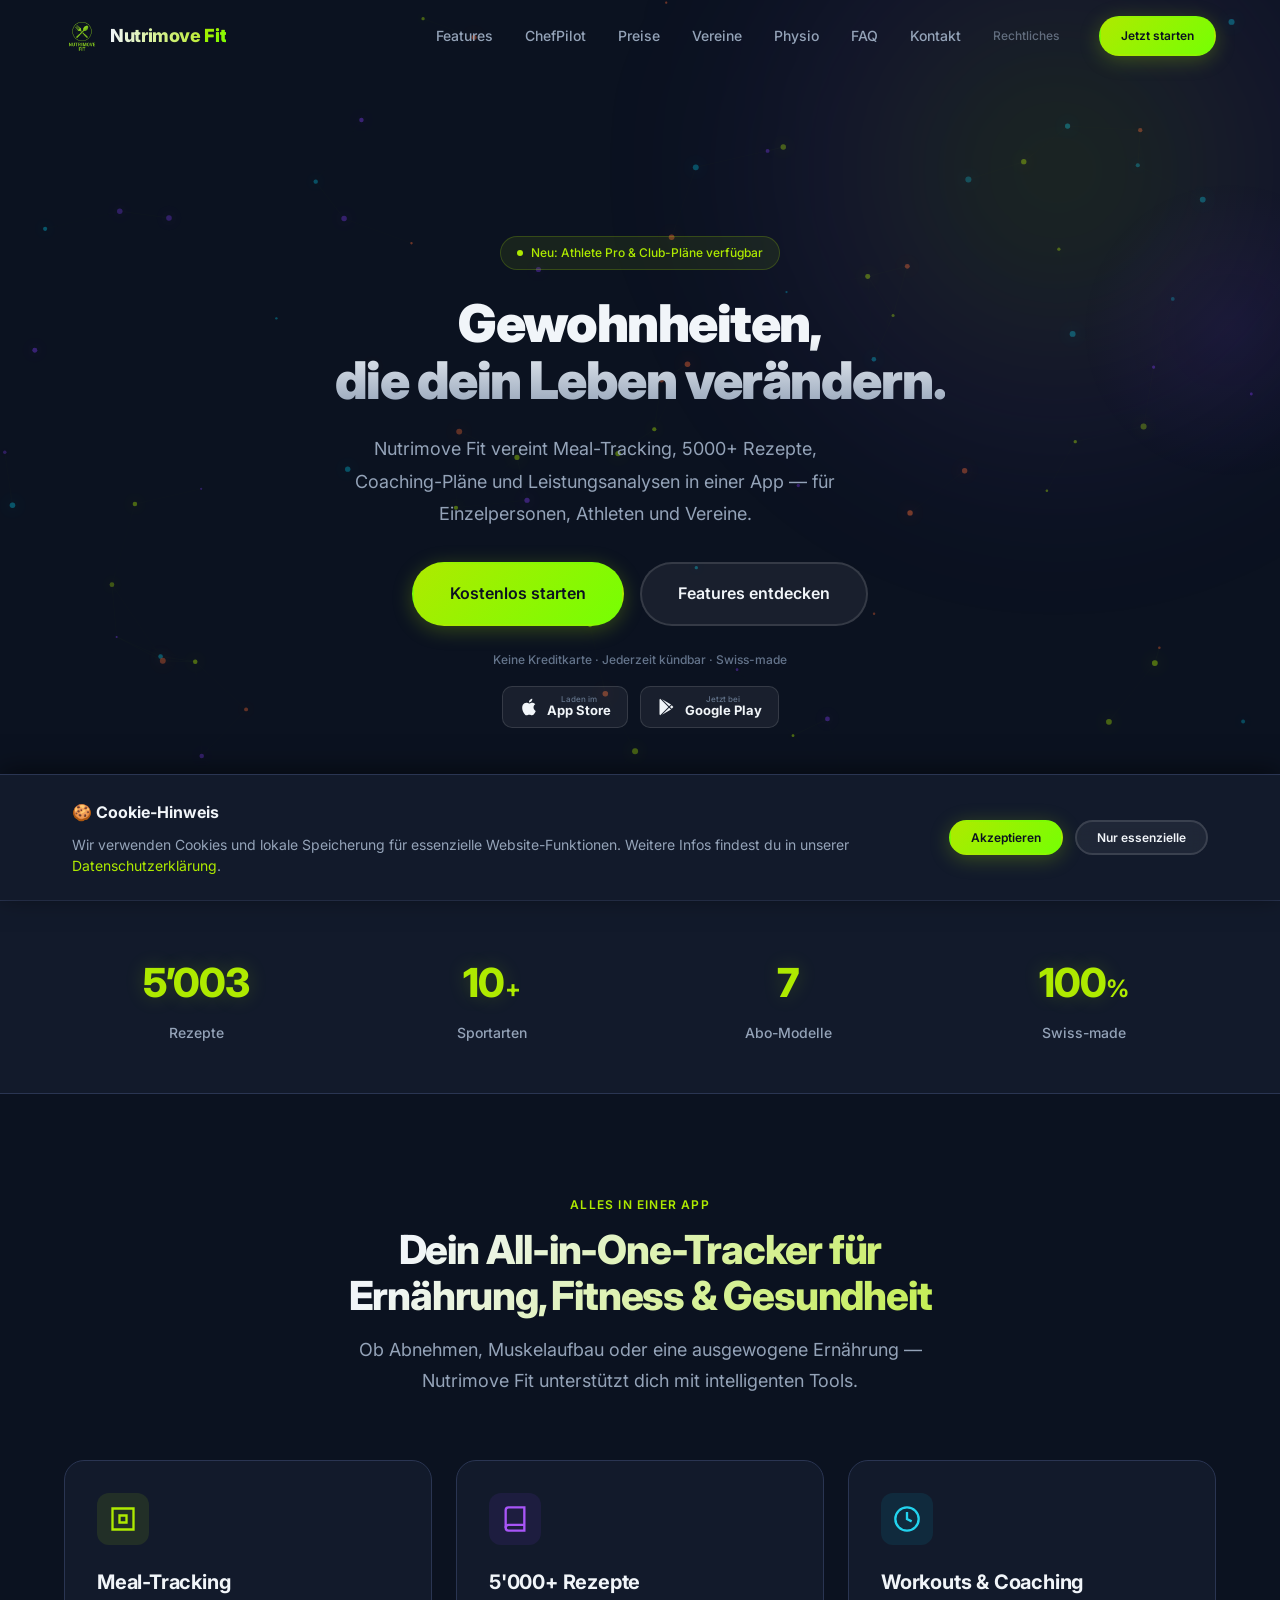
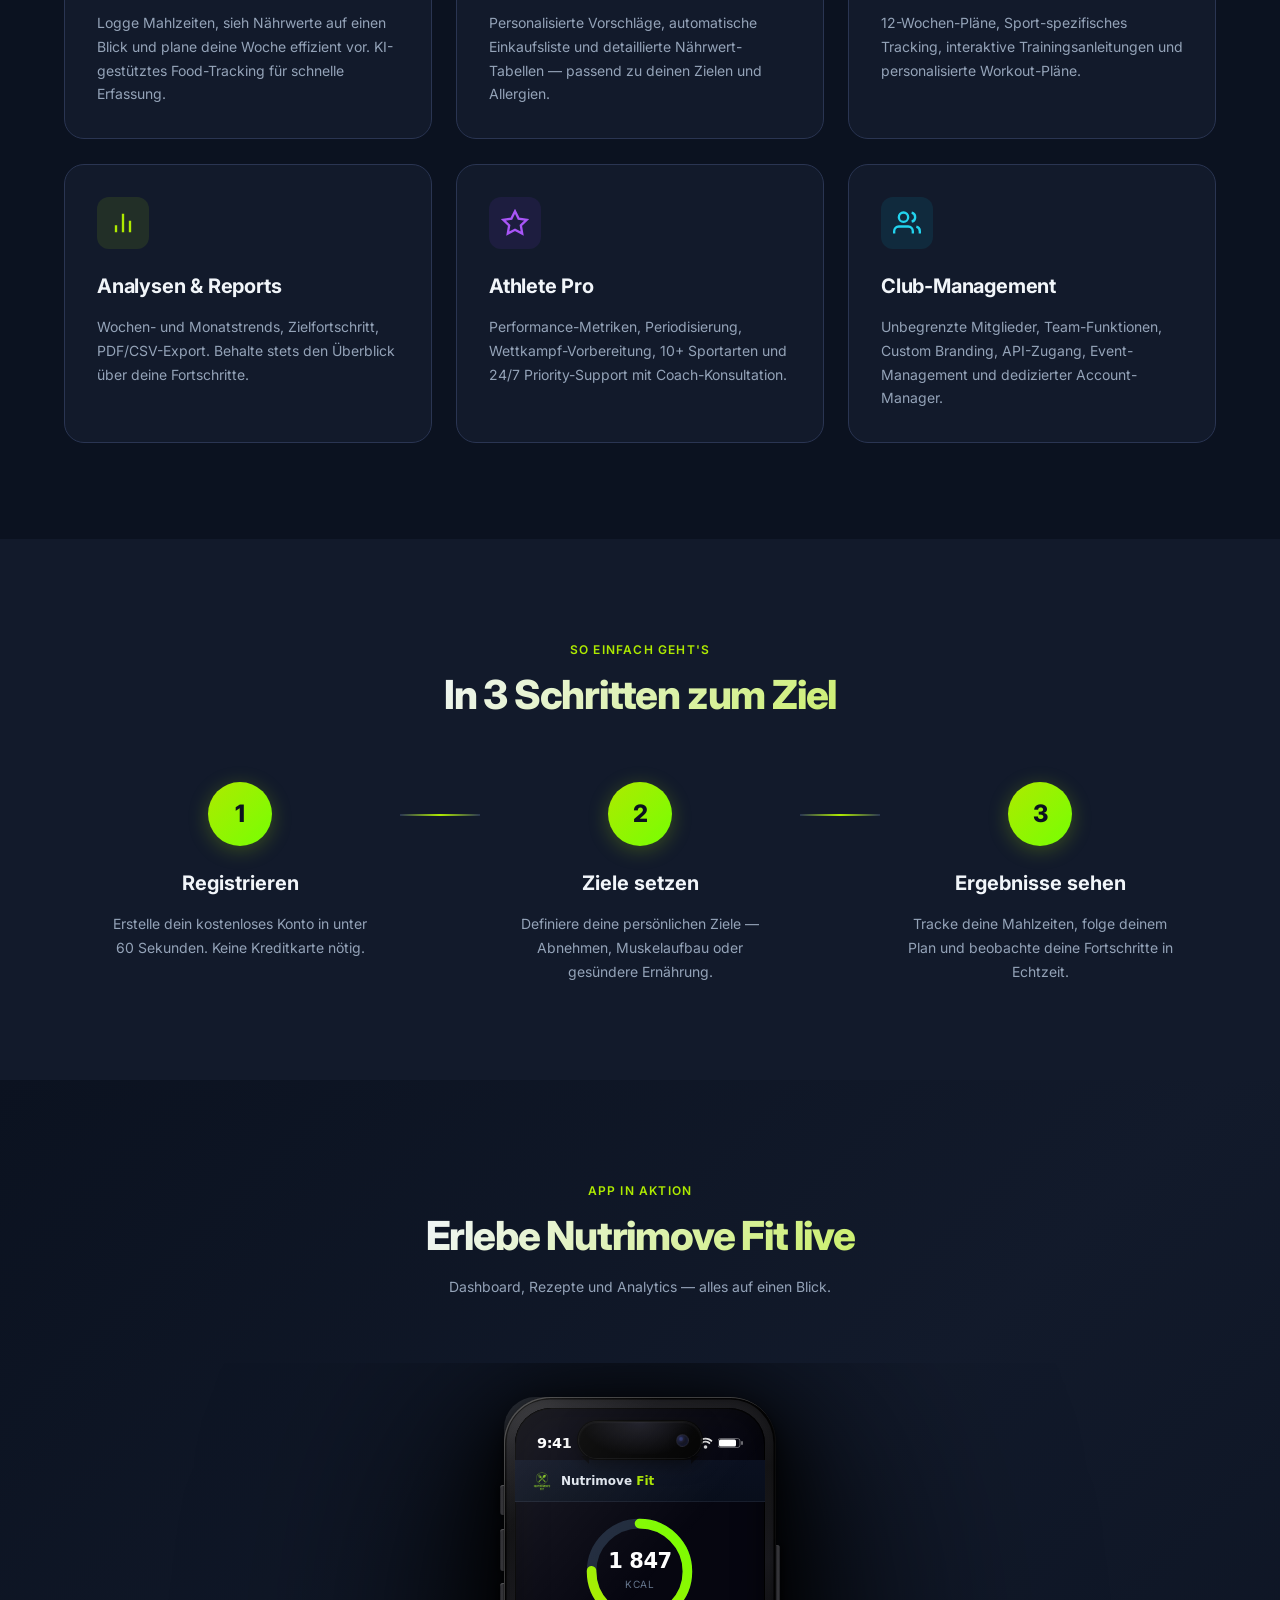
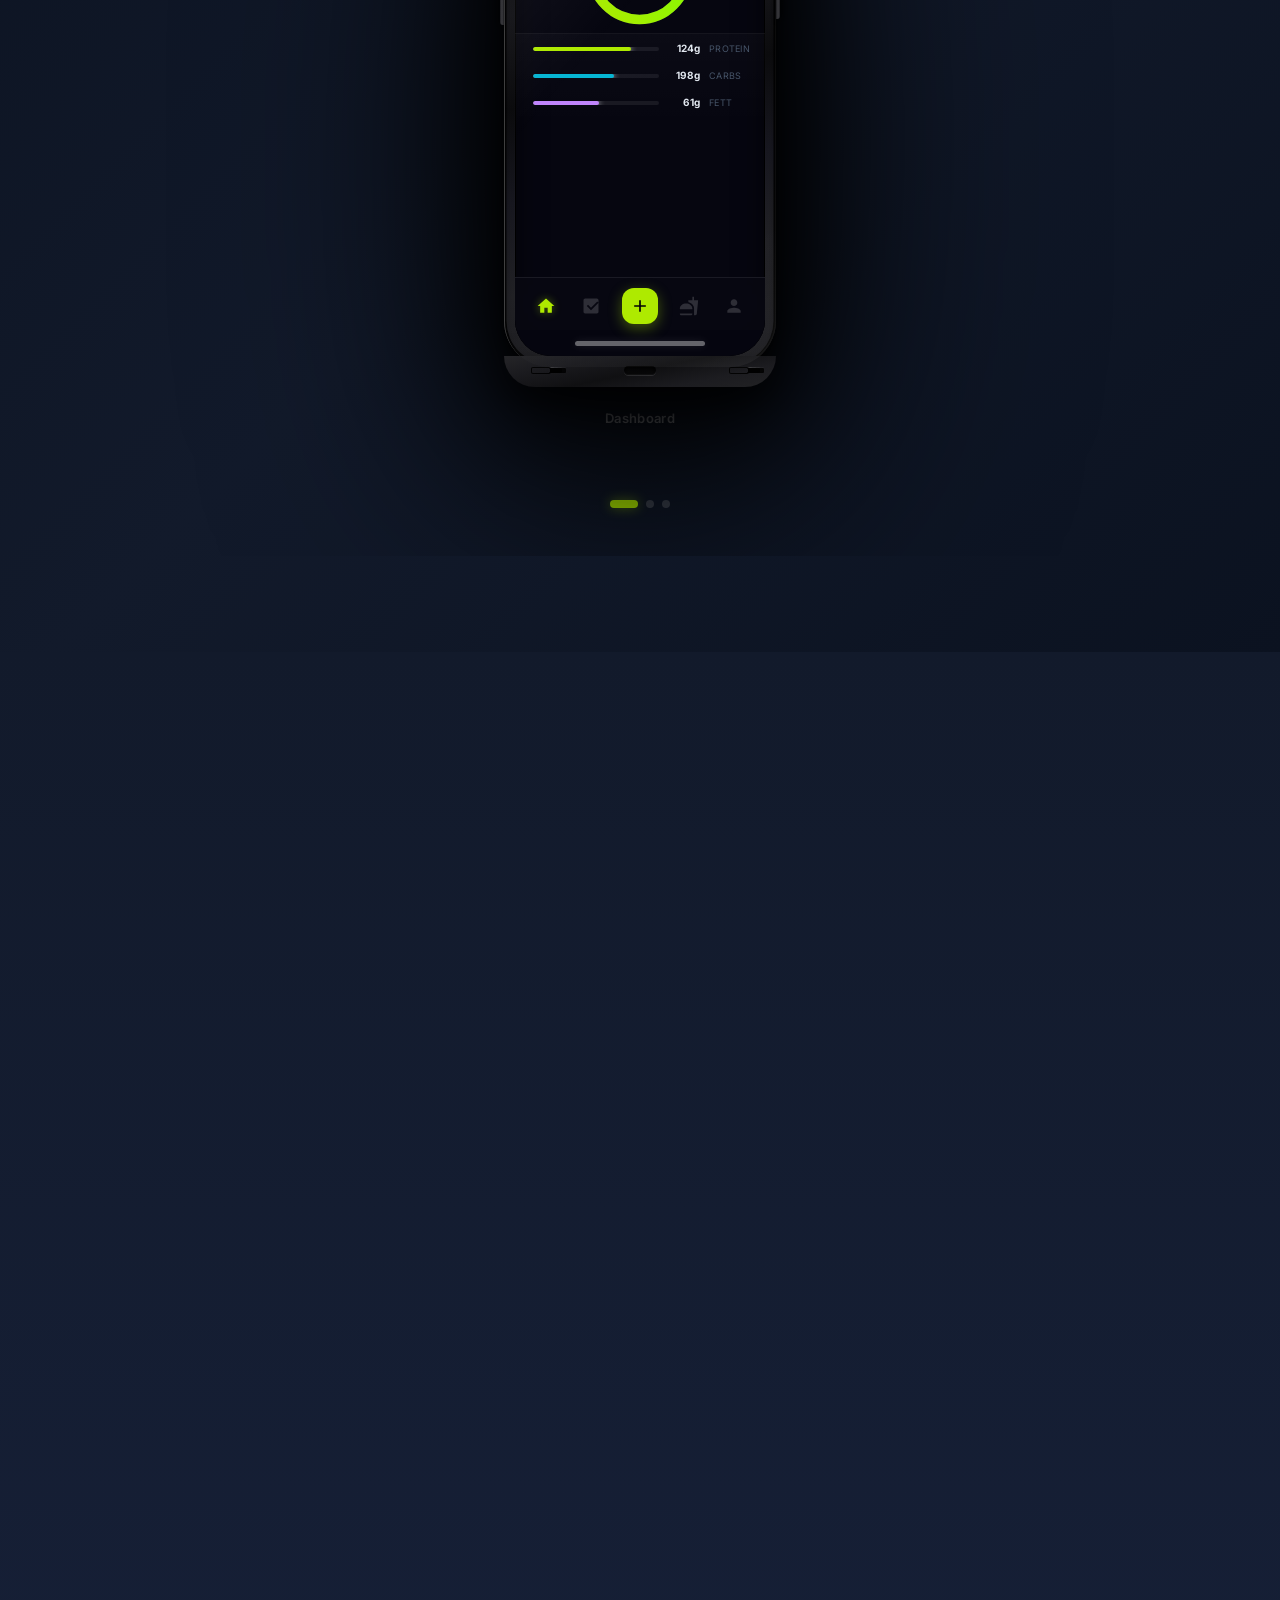
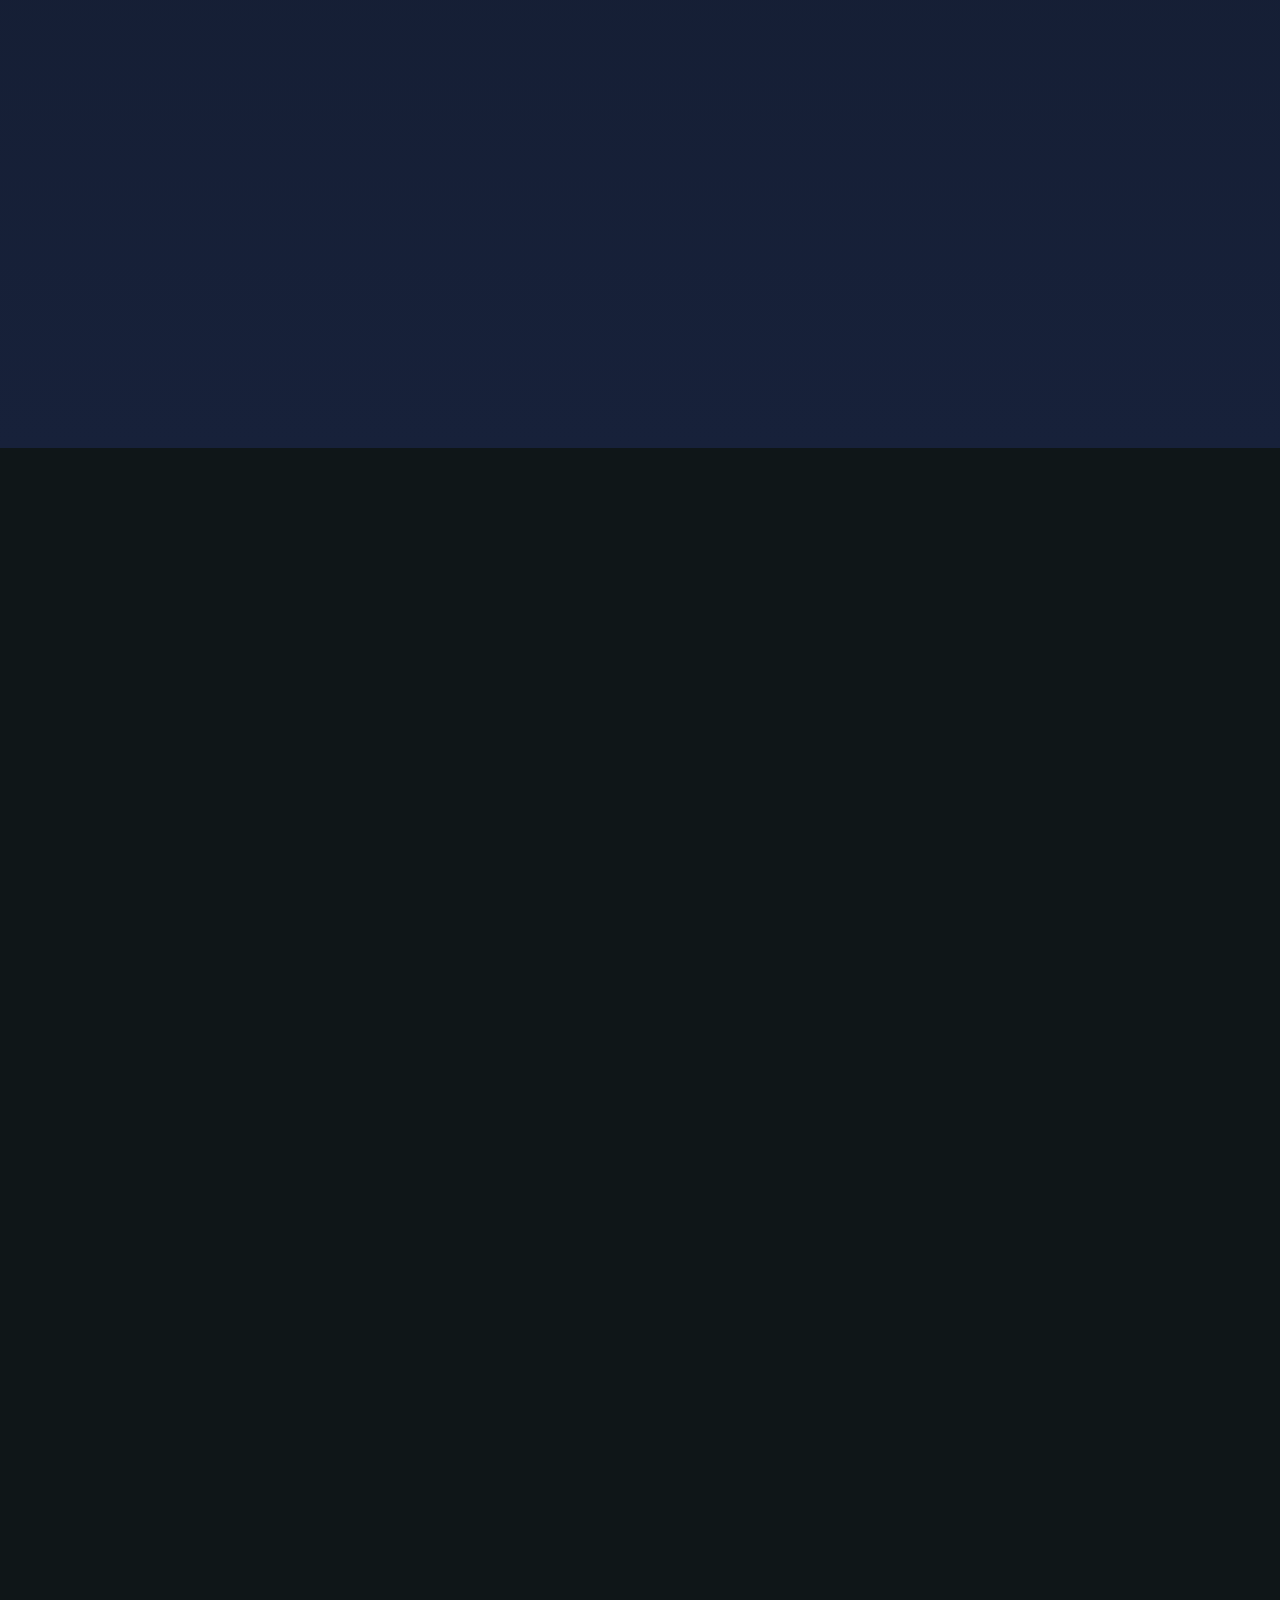
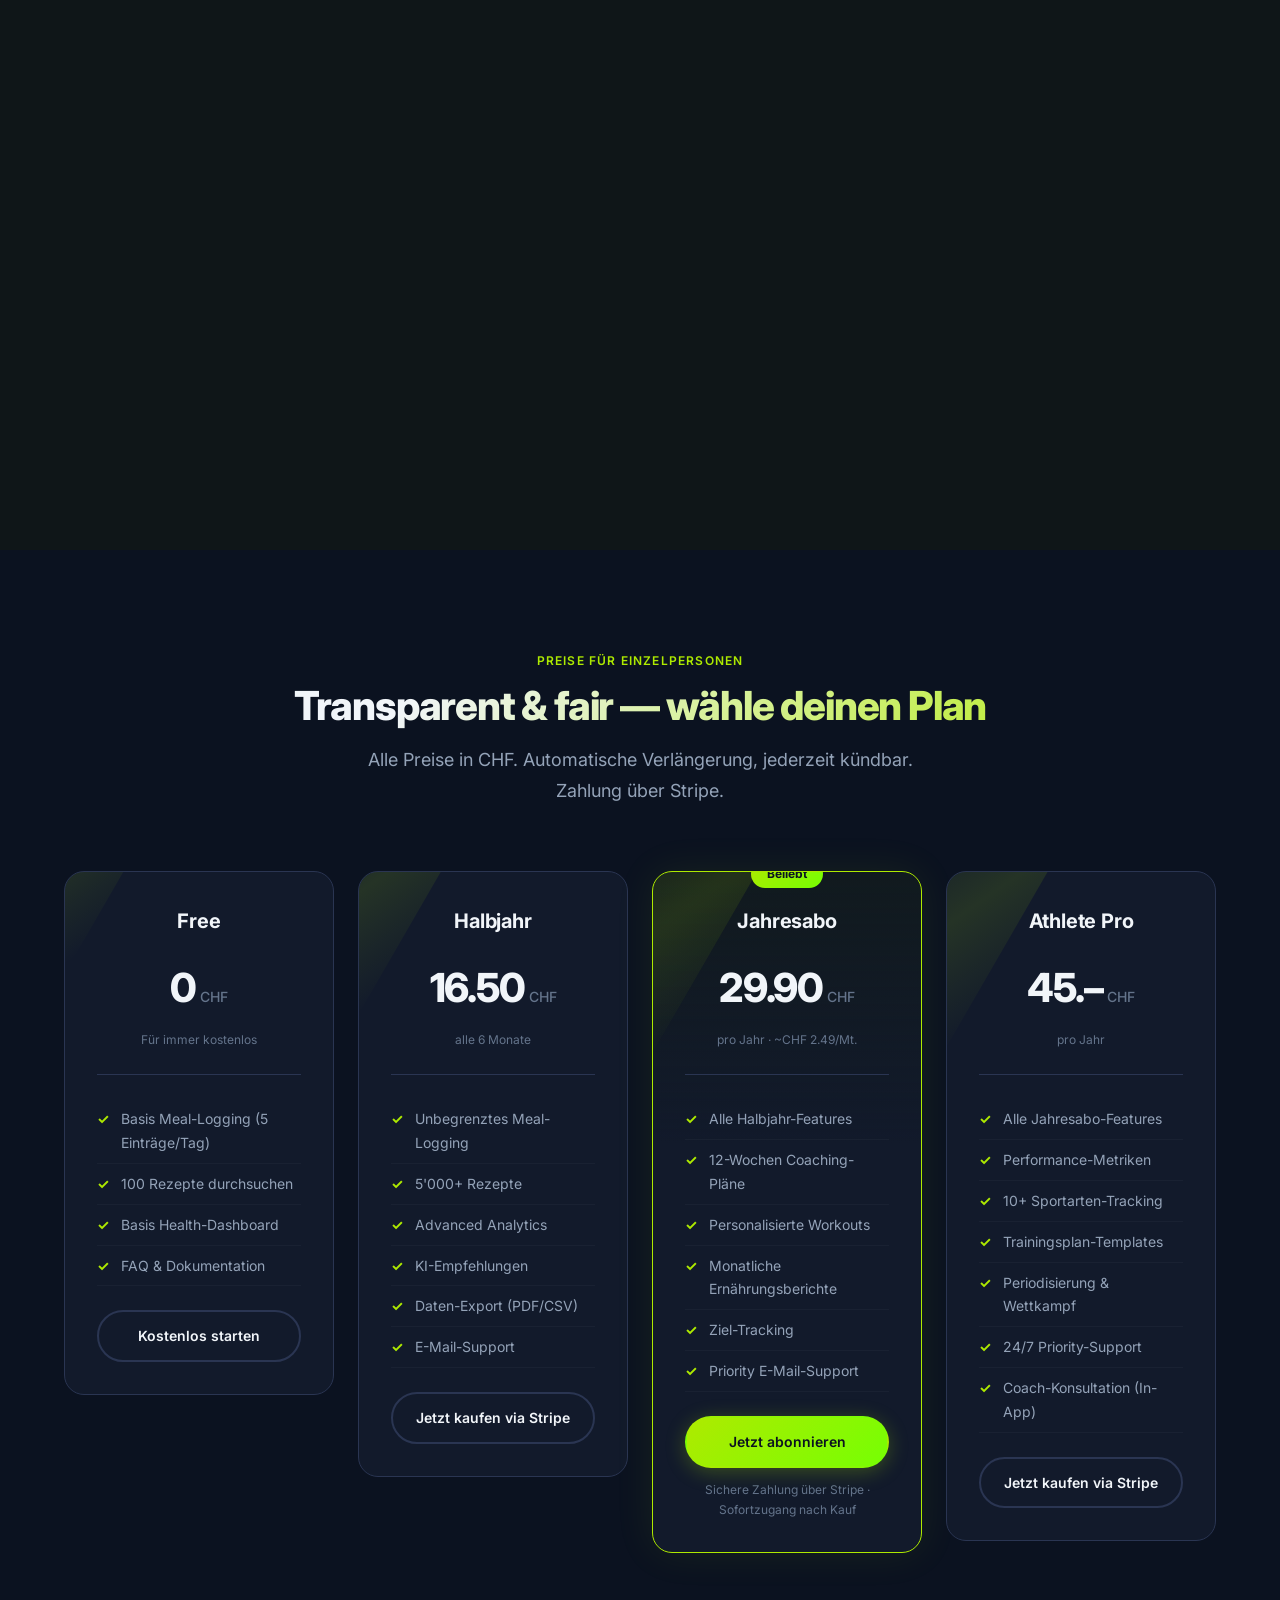
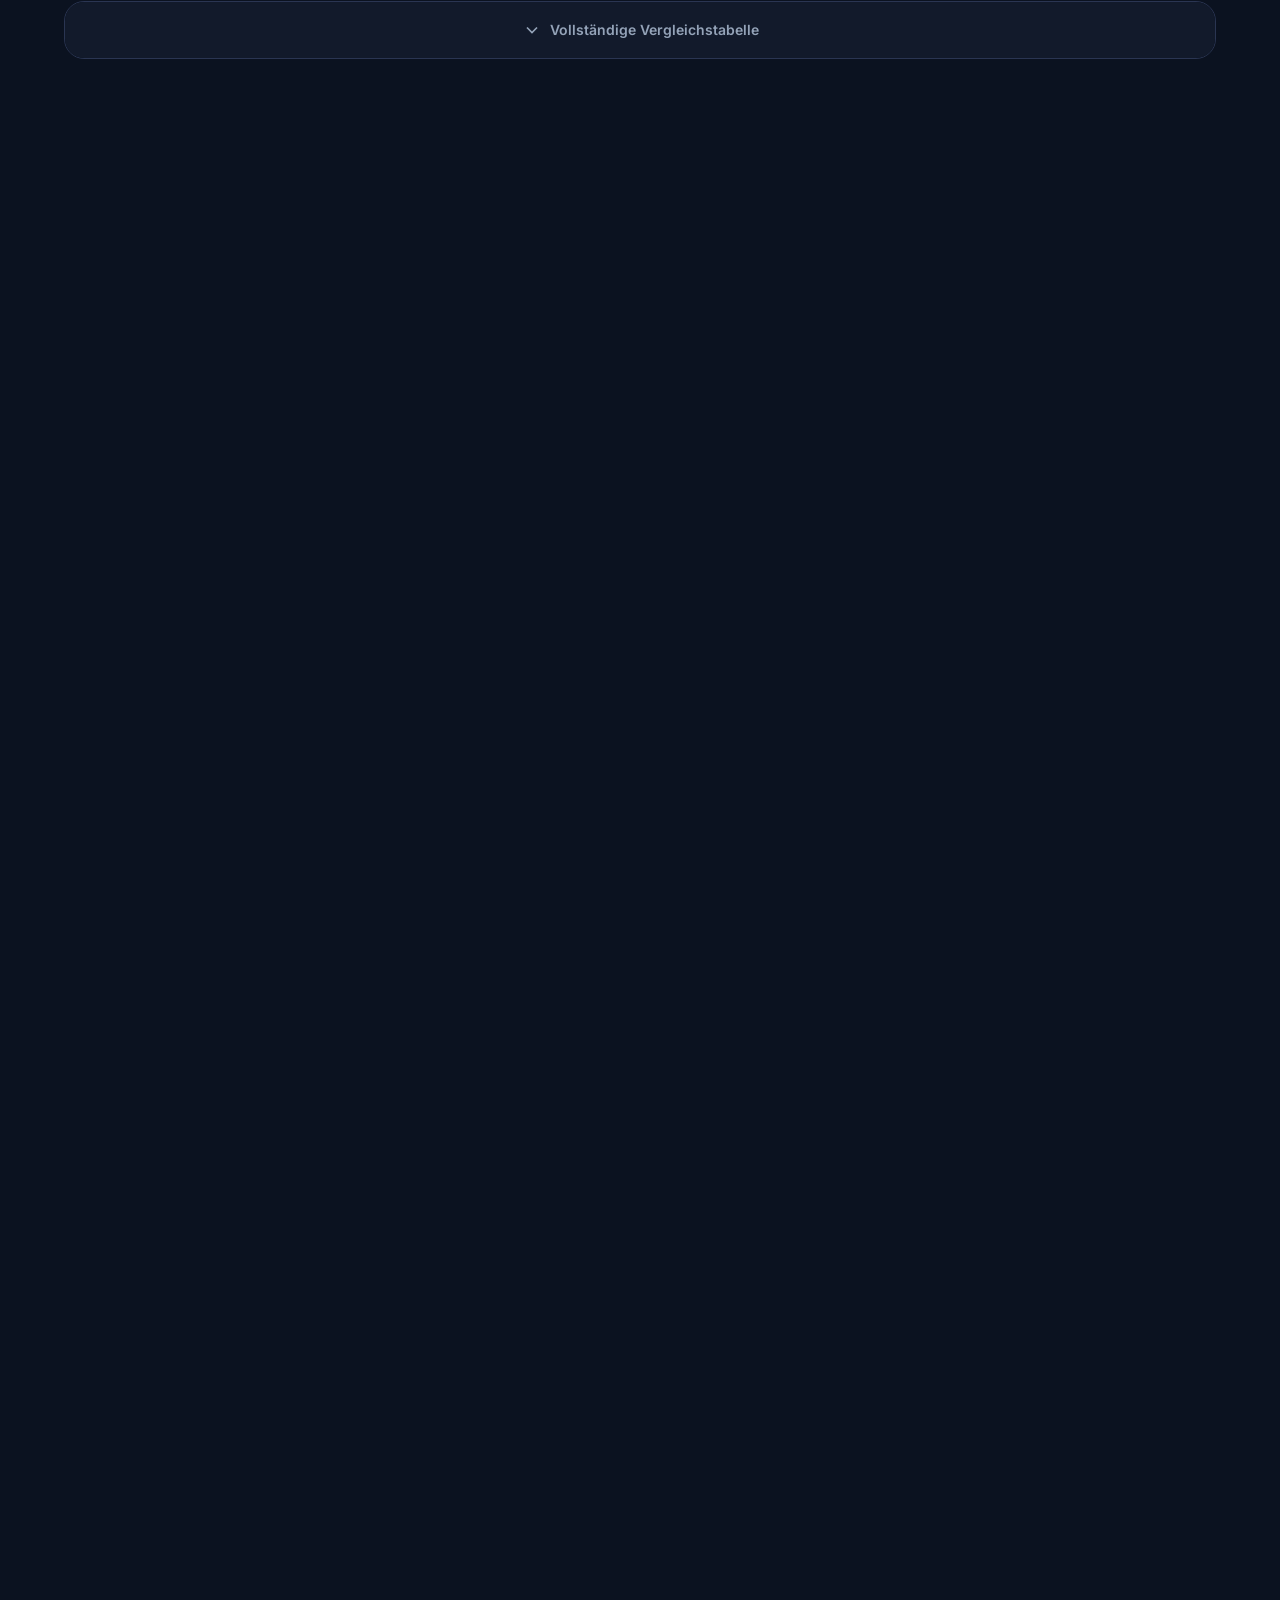
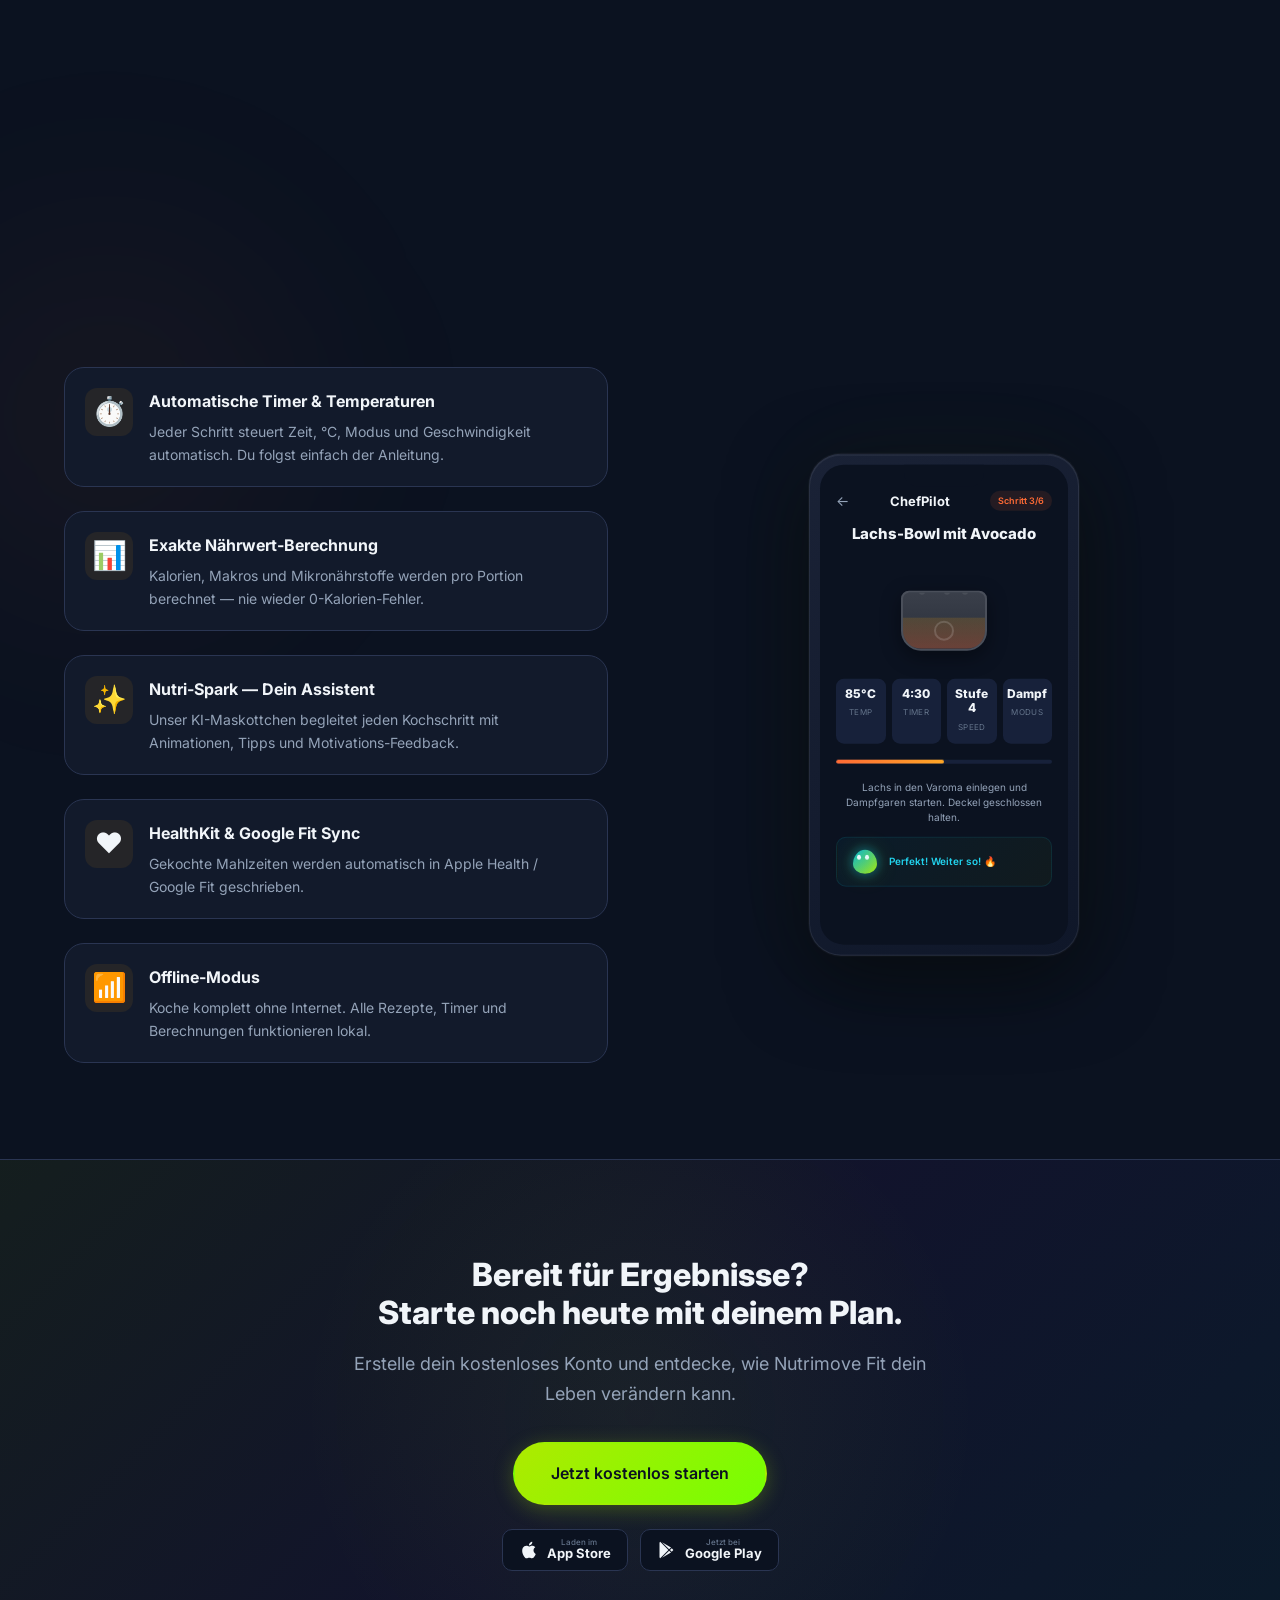
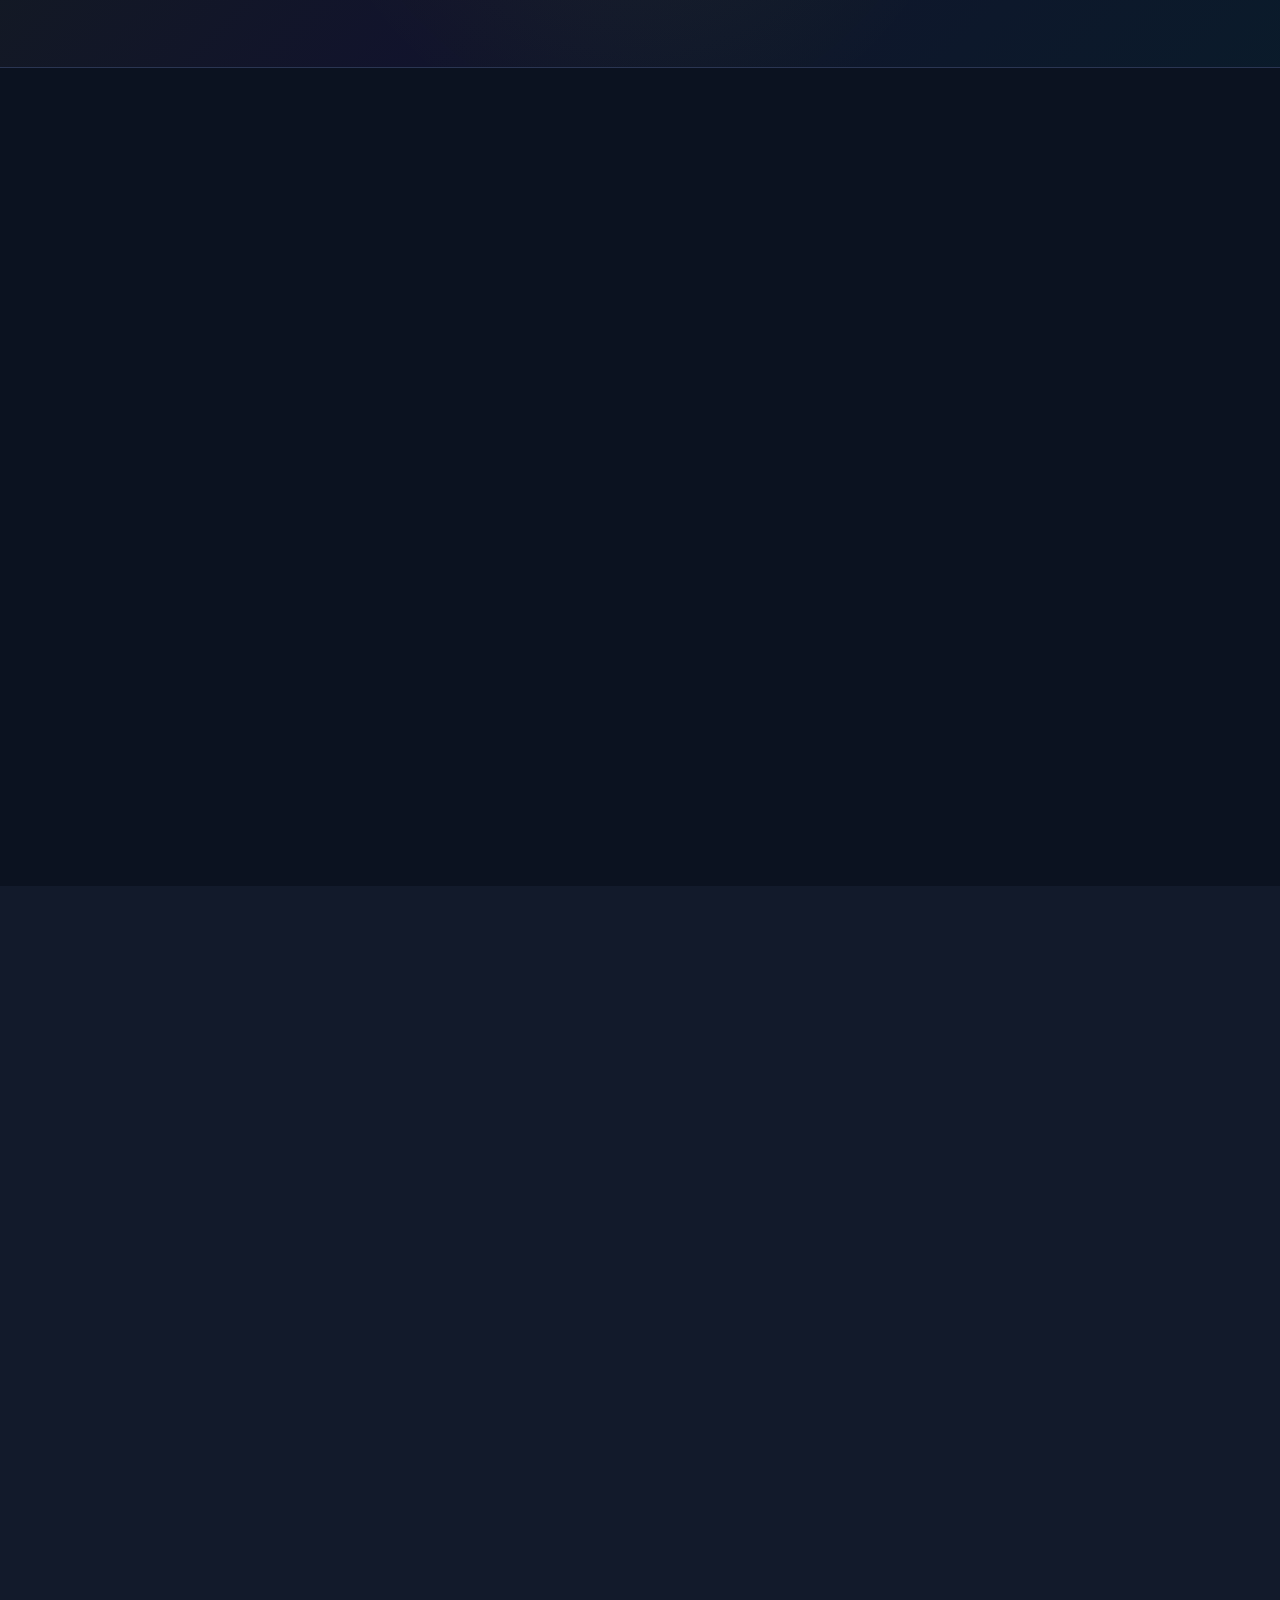
==== commit 9ed51440: "update: all email addresses to info.nutrimovefit@gmail.com + legal docs with correct contact info" ====
--- a/index.html
+++ b/index.html
@@ -32,6 +32,8 @@
       <a href="#features">Features</a>
       <a href="#chefpilot">ChefPilot</a>
       <a href="#pricing">Preise</a>
+      <a href="#clubs">Vereine</a>
+      <a href="#physio">Physio</a>
       <a href="#faq">FAQ</a>
       <a href="#contact">Kontakt</a>
       <a href="#legal" class="nav-legal">Rechtliches</a>
@@ -634,148 +636,82 @@
   </div>
 </section>
 
-
+<!-- ══════════ MEMBER PRICING ══════════ -->
 <section id="pricing" class="pricing section">
   <div class="container">
     <div class="section__head reveal">
-      <span class="section__eyebrow">Preise</span>
+      <span class="section__eyebrow">Preise für Einzelpersonen</span>
       <h2 class="section__title">Transparent &amp; fair — wähle deinen Plan</h2>
       <p class="section__sub">Alle Preise in CHF. Automatische Verlängerung, jederzeit kündbar. Zahlung über Stripe.</p>
     </div>
 
-    <div class="pricing__toggle reveal">
-      <button class="pricing__tab active" data-tab="individual">Einzelpersonen</button>
-      <button class="pricing__tab" data-tab="club">Vereine &amp; Clubs</button>
-    </div>
-
-    <!-- Individual -->
-    <div class="pricing__panel active" id="panel-individual">
-      <div class="pricing__grid">
-        <div class="price-card reveal">
-          <div class="price-card__head">
-            <h3>Free</h3>
-            <div class="price-card__price"><span class="price-card__amount">0</span><span class="price-card__currency">CHF</span></div>
-            <p class="price-card__period">Für immer kostenlos</p>
-          </div>
-          <ul class="price-card__features">
-            <li>Basis Meal-Logging (5 Einträge/Tag)</li>
-            <li>100 Rezepte durchsuchen</li>
-            <li>Basis Health-Dashboard</li>
-            <li>Community (nur lesen)</li>
-          </ul>
-          <a href="#contact" class="btn btn--outline btn--block">Kostenlos starten</a>
-        </div>
-        <div class="price-card reveal">
-          <div class="price-card__head">
-            <h3>Halbjahr</h3>
-            <div class="price-card__price"><span class="price-card__amount">16.50</span><span class="price-card__currency">CHF</span></div>
-            <p class="price-card__period">alle 6 Monate</p>
-          </div>
-          <ul class="price-card__features">
-            <li>Unbegrenztes Meal-Logging</li>
-            <li>5'000+ Rezepte</li>
-            <li>Advanced Analytics</li>
-            <li>KI-Empfehlungen</li>
-            <li>Daten-Export (PDF/CSV)</li>
-            <li>Community &amp; E-Mail-Support</li>
-          </ul>
-          <a href="https://buy.stripe.com/aFa7sE4rUcBccEdaPtfMA00" target="_blank" rel="noopener" class="btn btn--outline btn--block">Jetzt kaufen via Stripe</a>
-        </div>
-        <div class="price-card price-card--featured reveal">
-          <span class="price-card__badge">Beliebt</span>
-          <div class="price-card__head">
-            <h3>Jahresabo</h3>
-            <div class="price-card__price"><span class="price-card__amount">29.90</span><span class="price-card__currency">CHF</span></div>
-            <p class="price-card__period">pro Jahr · ~CHF 2.49/Mt.</p>
-          </div>
-          <ul class="price-card__features">
-            <li>Alle Halbjahr-Features</li>
-            <li>12-Wochen Coaching-Pläne</li>
-            <li>Personalisierte Workouts</li>
-            <li>Monatliche Ernährungsberichte</li>
-            <li>Ziel-Tracking</li>
-            <li>Priority E-Mail-Support</li>
-          </ul>
-          <div class="price-card__actions">
-            <a href="https://buy.stripe.com/aFa3coaQi58K33Df5JfMA02" target="_blank" rel="noopener" class="btn btn--primary btn--block">Jetzt abonnieren</a>
-            <p class="price-card__hint">Sichere Zahlung über Stripe · Sofortzugang nach Kauf</p>
-          </div>
-        </div>
-        <div class="price-card reveal">
-          <div class="price-card__head">
-            <h3>Athlete Pro</h3>
-            <div class="price-card__price"><span class="price-card__amount">45.–</span><span class="price-card__currency">CHF</span></div>
-            <p class="price-card__period">pro Jahr</p>
-          </div>
-          <ul class="price-card__features">
-            <li>Alle Jahresabo-Features</li>
-            <li>Performance-Metriken</li>
-            <li>10+ Sportarten-Tracking</li>
-            <li>Trainingsplan-Templates</li>
-            <li>Periodisierung &amp; Wettkampf</li>
-            <li>24/7 Priority-Support</li>
-            <li>Coach-Konsultation (In-App)</li>
-          </ul>
-          <a href="https://buy.stripe.com/aFafZagaC30C5bLcXBfMA03" target="_blank" rel="noopener" class="btn btn--outline btn--block">Jetzt kaufen via Stripe</a>
-        </div>
-      </div>
-    </div>
-
-    <!-- Club -->
-    <div class="pricing__panel" id="panel-club">
-      <div class="pricing__grid pricing__grid--3">
-        <div class="price-card reveal">
-          <div class="price-card__head">
-            <h3>Club Basic</h3>
-            <div class="price-card__price"><span class="price-card__amount">249.–</span><span class="price-card__currency">CHF</span></div>
-            <p class="price-card__period">pro Jahr · ∞ Mitglieder</p>
-          </div>
-          <ul class="price-card__features">
-            <li>Basis Club-Management</li>
-            <li>Member-Dashboard</li>
-            <li>Bis 5 Admin-User</li>
-            <li>Basis Reporting</li>
-            <li>API-Zugang (limitiert)</li>
-            <li>E-Mail-Support</li>
-          </ul>
-          <a href="https://buy.stripe.com/fZuaEQ1fIat48nX4r5fMA04" target="_blank" rel="noopener" class="btn btn--outline btn--block">Jetzt kaufen via Stripe</a>
-        </div>
-        <div class="price-card price-card--featured reveal">
-          <span class="price-card__badge">Empfohlen</span>
-          <div class="price-card__head">
-            <h3>Club Pro</h3>
-            <div class="price-card__price"><span class="price-card__amount">449.–</span><span class="price-card__currency">CHF</span></div>
-            <p class="price-card__period">pro Jahr · ∞ Mitglieder</p>
-          </div>
-          <ul class="price-card__features">
-            <li>Alles aus Club Basic</li>
-            <li>Erweiterte Trainer-Tools</li>
-            <li>Team- &amp; Gruppen-Funktionen</li>
-            <li>Advanced Analytics &amp; Reports</li>
-            <li>Bis 10 Admin-User</li>
-            <li>Custom Branding</li>
-            <li>Event-Management</li>
-            <li>Voller API-Zugang</li>
-          </ul>
-          <a href="https://buy.stripe.com/cNi14g3nQcBceMl3n1fMA05" target="_blank" rel="noopener" class="btn btn--primary btn--block">Jetzt kaufen via Stripe</a>
-        </div>
-        <div class="price-card reveal">
-          <div class="price-card__head">
-            <h3>Club Elite</h3>
-            <div class="price-card__price"><span class="price-card__amount">749.–</span><span class="price-card__currency">CHF</span></div>
-            <p class="price-card__period">pro Jahr · ∞ Mitglieder</p>
-          </div>
-          <ul class="price-card__features">
-            <li>Alles aus Club Pro</li>
-            <li>White-Label-Optionen</li>
-            <li>Custom Integrationen</li>
-            <li>Unbegrenzte Admins</li>
-            <li>Dedizierter Account-Manager</li>
-            <li>24/7 Telefon- &amp; E-Mail-Support</li>
-            <li>Custom Feature Development</li>
-          </ul>
-          <a href="https://buy.stripe.com/4gMaEQ9Me44G6fPe1FfMA01" target="_blank" rel="noopener" class="btn btn--outline btn--block">Jetzt kaufen via Stripe</a>
-        </div>
+    <div class="pricing__grid">
+      <div class="price-card reveal">
+        <div class="price-card__head">
+          <h3>Free</h3>
+          <div class="price-card__price"><span class="price-card__amount">0</span><span class="price-card__currency">CHF</span></div>
+          <p class="price-card__period">Für immer kostenlos</p>
+        </div>
+        <ul class="price-card__features">
+          <li>Basis Meal-Logging (5 Einträge/Tag)</li>
+          <li>100 Rezepte durchsuchen</li>
+          <li>Basis Health-Dashboard</li>
+          <li>FAQ &amp; Dokumentation</li>
+        </ul>
+        <a href="#contact" class="btn btn--outline btn--block">Kostenlos starten</a>
+      </div>
+      <div class="price-card reveal">
+        <div class="price-card__head">
+          <h3>Halbjahr</h3>
+          <div class="price-card__price"><span class="price-card__amount">16.50</span><span class="price-card__currency">CHF</span></div>
+          <p class="price-card__period">alle 6 Monate</p>
+        </div>
+        <ul class="price-card__features">
+          <li>Unbegrenztes Meal-Logging</li>
+          <li>5'000+ Rezepte</li>
+          <li>Advanced Analytics</li>
+          <li>KI-Empfehlungen</li>
+          <li>Daten-Export (PDF/CSV)</li>
+          <li>E-Mail-Support</li>
+        </ul>
+        <a href="https://buy.stripe.com/aFa7sE4rUcBccEdaPtfMA00" target="_blank" rel="noopener" class="btn btn--outline btn--block">Jetzt kaufen via Stripe</a>
+      </div>
+      <div class="price-card price-card--featured reveal">
+        <span class="price-card__badge">Beliebt</span>
+        <div class="price-card__head">
+          <h3>Jahresabo</h3>
+          <div class="price-card__price"><span class="price-card__amount">29.90</span><span class="price-card__currency">CHF</span></div>
+          <p class="price-card__period">pro Jahr · ~CHF 2.49/Mt.</p>
+        </div>
+        <ul class="price-card__features">
+          <li>Alle Halbjahr-Features</li>
+          <li>12-Wochen Coaching-Pläne</li>
+          <li>Personalisierte Workouts</li>
+          <li>Monatliche Ernährungsberichte</li>
+          <li>Ziel-Tracking</li>
+          <li>Priority E-Mail-Support</li>
+        </ul>
+        <div class="price-card__actions">
+          <a href="https://buy.stripe.com/9B63co9MeeJk33D4r5fMA06" target="_blank" rel="noopener" class="btn btn--primary btn--block">Jetzt abonnieren</a>
+          <p class="price-card__hint">Sichere Zahlung über Stripe · Sofortzugang nach Kauf</p>
+        </div>
+      </div>
+      <div class="price-card reveal">
+        <div class="price-card__head">
+          <h3>Athlete Pro</h3>
+          <div class="price-card__price"><span class="price-card__amount">45.–</span><span class="price-card__currency">CHF</span></div>
+          <p class="price-card__period">pro Jahr</p>
+        </div>
+        <ul class="price-card__features">
+          <li>Alle Jahresabo-Features</li>
+          <li>Performance-Metriken</li>
+          <li>10+ Sportarten-Tracking</li>
+          <li>Trainingsplan-Templates</li>
+          <li>Periodisierung &amp; Wettkampf</li>
+          <li>24/7 Priority-Support</li>
+          <li>Coach-Konsultation (In-App)</li>
+        </ul>
+        <a href="https://buy.stripe.com/aFafZagaC30C5bLcXBfMA03" target="_blank" rel="noopener" class="btn btn--outline btn--block">Jetzt kaufen via Stripe</a>
       </div>
     </div>
 
@@ -798,7 +734,7 @@
             <tr><td>Athlete</td><td>✗</td><td>✗</td><td>✗</td><td>✓</td><td>✗</td><td>✗</td><td>✓</td></tr>
             <tr><td>Club</td><td>✗</td><td>✗</td><td>✗</td><td>✗</td><td>Basis</td><td>Voll</td><td>Premium</td></tr>
             <tr><td>API</td><td>✗</td><td>✗</td><td>✗</td><td>✗</td><td>Limitiert</td><td>Voll</td><td>Voll</td></tr>
-            <tr><td>Support</td><td>Community</td><td>E-Mail</td><td>E-Mail</td><td>24/7</td><td>E-Mail</td><td>Priority</td><td>24/7 Dediz.</td></tr>
+            <tr><td>Support</td><td>FAQ</td><td>E-Mail</td><td>E-Mail</td><td>24/7</td><td>E-Mail</td><td>Priority</td><td>24/7 Dediz.</td></tr>
           </tbody>
         </table>
       </div>
@@ -806,29 +742,134 @@
   </div>
 </section>
 
-<!-- ══════════ TESTIMONIALS ══════════ -->
-<section class="testimonials section">
+<!-- ══════════ VEREINE & CLUBS ══════════ -->
+<section id="clubs" class="clubs section">
   <div class="container">
     <div class="section__head reveal">
-      <span class="section__eyebrow">Community</span>
-      <h2 class="section__title">Was unsere Nutzer sagen</h2>
-    </div>
-    <div class="testimonials__grid">
-      <blockquote class="testimonial reveal">
-        <div class="testimonial__stars">★★★★★</div>
-        <p>«Nutrimove Fit hat mein Essverhalten komplett verändert. Die Rezeptvorschläge sind genial und das Tracking geht super schnell.»</p>
-        <footer><strong>Lea M.</strong><span>Zürich · Member Jahresabo</span></footer>
-      </blockquote>
-      <blockquote class="testimonial reveal">
-        <div class="testimonial__stars">★★★★★</div>
-        <p>«Als Trainer nutze ich die Club-Funktionen täglich. Meine Athleten können ihre Ernährung direkt in der App erfassen — perfekt für unser Team.»</p>
-        <footer><strong>Marco T.</strong><span>Basel · Club Pro</span></footer>
-      </blockquote>
-      <blockquote class="testimonial reveal">
-        <div class="testimonial__stars">★★★★★</div>
-        <p>«Endlich eine App, die wirklich alle Makros richtig trackt. Die Performance-Metriken im Athlete Pro sind ein Game-Changer für mein Training.»</p>
-        <footer><strong>Sarah K.</strong><span>Bern · Athlete Pro</span></footer>
-      </blockquote>
+      <span class="section__eyebrow">Für Vereine &amp; Clubs</span>
+      <h2 class="section__title">Die All-in-One Plattform für euren Verein</h2>
+      <p class="section__sub">Von der Mitgliederverwaltung bis zu Ernährungs- und Trainingsplänen — alles in einer App. Nutrimove Fit macht euren Club fit.</p>
+    </div>
+    <div class="clubs__grid reveal">
+      <div class="clubs__feature">
+        <div class="clubs__icon">
+          <svg width="28" height="28" viewBox="0 0 24 24" fill="none" stroke="currentColor" stroke-width="2"><path d="M17 21v-2a4 4 0 0 0-4-4H5a4 4 0 0 0-4 4v2"/><circle cx="9" cy="7" r="4"/><path d="M23 21v-2a4 4 0 0 0-3-3.87"/><path d="M16 3.13a4 4 0 0 1 0 7.75"/></svg>
+        </div>
+        <h4>Unbegrenzte Mitglieder</h4>
+        <p>Keine Limite — ob 20 oder 2000 Mitglieder. Alle profitieren gleichzeitig von personalisierten Plänen.</p>
+      </div>
+      <div class="clubs__feature">
+        <div class="clubs__icon">
+          <svg width="28" height="28" viewBox="0 0 24 24" fill="none" stroke="currentColor" stroke-width="2"><rect x="3" y="3" width="7" height="7"/><rect x="14" y="3" width="7" height="7"/><rect x="3" y="14" width="7" height="7"/><rect x="14" y="14" width="7" height="7"/></svg>
+        </div>
+        <h4>Trainer &amp; Admin-Tools</h4>
+        <p>Bis zu 10 Admin-Accounts, Gruppen- und Teamfunktionen, erweiterte Berichte für Trainer und Coaches.</p>
+      </div>
+      <div class="clubs__feature">
+        <div class="clubs__icon">
+          <svg width="28" height="28" viewBox="0 0 24 24" fill="none" stroke="currentColor" stroke-width="2"><polyline points="22 12 18 12 15 21 9 3 6 12 2 12"/></svg>
+        </div>
+        <h4>Advanced Analytics</h4>
+        <p>Detaillierte Fortschrittsberichte pro Mitglied, Team-Vergleiche und automatische Monatsberichte.</p>
+      </div>
+      <div class="clubs__feature">
+        <div class="clubs__icon">
+          <svg width="28" height="28" viewBox="0 0 24 24" fill="none" stroke="currentColor" stroke-width="2"><path d="M12 22s8-4 8-10V5l-8-3-8 3v7c0 6 8 10 8 10z"/></svg>
+        </div>
+        <h4>Custom Branding</h4>
+        <p>Euer Club-Logo und Farben in der App. Mitglieder sehen eure Identität — nicht eine fremde Plattform.</p>
+      </div>
+      <div class="clubs__feature">
+        <div class="clubs__icon">
+          <svg width="28" height="28" viewBox="0 0 24 24" fill="none" stroke="currentColor" stroke-width="2"><circle cx="12" cy="12" r="10"/><line x1="2" y1="12" x2="22" y2="12"/><path d="M12 2a15.3 15.3 0 0 1 4 10 15.3 15.3 0 0 1-4 10 15.3 15.3 0 0 1-4-10 15.3 15.3 0 0 1 4-10z"/></svg>
+        </div>
+        <h4>API-Integration</h4>
+        <p>Verbindet Nutrimove Fit mit eurer bestehenden Vereinssoftware. Vollständiger API-Zugang ab Club Pro.</p>
+      </div>
+      <div class="clubs__feature">
+        <div class="clubs__icon">
+          <svg width="28" height="28" viewBox="0 0 24 24" fill="none" stroke="currentColor" stroke-width="2"><path d="M21 15a2 2 0 0 1-2 2H7l-4 4V5a2 2 0 0 1 2-2h14a2 2 0 0 1 2 2z"/></svg>
+        </div>
+        <h4>Priority Support</h4>
+        <p>Dedizierter Account-Manager (Club Elite), 24/7 Telefon- und E-Mail-Support. Ihr seid nie allein.</p>
+      </div>
+    </div>
+    <div class="clubs__cta reveal">
+      <div class="clubs__pricing-cards">
+        <div class="clubs__plan">
+          <div class="clubs__plan-name">Club Basic</div>
+          <div class="clubs__plan-price">249.– <span>CHF/Jahr</span></div>
+          <div class="clubs__plan-sub">Basis Club-Management &amp; 5 Admins</div>
+          <a href="https://buy.stripe.com/fZuaEQ1fIat48nX4r5fMA04" target="_blank" rel="noopener" class="btn btn--outline">Jetzt kaufen</a>
+        </div>
+        <div class="clubs__plan clubs__plan--featured">
+          <div class="clubs__plan-badge">Empfohlen</div>
+          <div class="clubs__plan-name">Club Pro</div>
+          <div class="clubs__plan-price">449.– <span>CHF/Jahr</span></div>
+          <div class="clubs__plan-sub">Alle Features + Custom Branding &amp; Events</div>
+          <a href="https://buy.stripe.com/cNi14g3nQcBceMl3n1fMA05" target="_blank" rel="noopener" class="btn btn--primary">Jetzt kaufen</a>
+        </div>
+        <div class="clubs__plan">
+          <div class="clubs__plan-name">Club Elite</div>
+          <div class="clubs__plan-price">749.– <span>CHF/Jahr</span></div>
+          <div class="clubs__plan-sub">White-Label, Custom Dev &amp; Dediz. Manager</div>
+          <a href="https://buy.stripe.com/4gMaEQ9Me44G6fPe1FfMA01" target="_blank" rel="noopener" class="btn btn--outline">Jetzt kaufen</a>
+        </div>
+      </div>
+      <p class="clubs__note">Alle Preise pro Jahr · Unbegrenzte Mitglieder · Jederzeit kündbar</p>
+    </div>
+  </div>
+</section>
+
+<!-- ══════════ PHYSIO ══════════ -->
+<section id="physio" class="physio section">
+  <div class="container">
+    <div class="section__head reveal">
+      <span class="section__eyebrow">Für Physiotherapeuten</span>
+      <h2 class="section__title">Professionelle Tools für Physiotherapie-Praxen</h2>
+      <p class="section__sub">Integrierte Patientenverwaltung, individuelle Übungspläne und Fortschritts-Tracking — alles in einer App für eure Praxis.</p>
+    </div>
+    <div class="physio__content reveal">
+      <div class="physio__card">
+        <div class="physio__status">
+          <span class="physio__badge">In Entwicklung</span>
+        </div>
+        <div class="physio__icon">
+          <svg width="48" height="48" viewBox="0 0 24 24" fill="none" stroke="currentColor" stroke-width="1.5"><path d="M22 12h-4l-3 9L9 3l-3 9H2"/></svg>
+        </div>
+        <h3>Bald verfügbar</h3>
+        <p>Wir entwickeln spezialisierte Lösungen für Physiotherapie-Praxen. Geplante Features:</p>
+        <ul class="physio__features">
+          <li>
+            <svg width="18" height="18" viewBox="0 0 24 24" fill="none" stroke="currentColor" stroke-width="2"><path d="M12 22s8-4 8-10V5l-8-3-8 3v7c0 6 8 10 8 10z"/></svg>
+            Patientenverwaltung &amp; digitale Akten
+          </li>
+          <li>
+            <svg width="18" height="18" viewBox="0 0 24 24" fill="none" stroke="currentColor" stroke-width="2"><rect x="3" y="3" width="18" height="18" rx="2" ry="2"/><line x1="3" y1="9" x2="21" y2="9"/><line x1="9" y1="21" x2="9" y2="9"/></svg>
+            Individuelle Übungspläne erstellen
+          </li>
+          <li>
+            <svg width="18" height="18" viewBox="0 0 24 24" fill="none" stroke="currentColor" stroke-width="2"><polyline points="22 12 18 12 15 21 9 3 6 12 2 12"/></svg>
+            Fortschritts-Tracking &amp; Berichte
+          </li>
+          <li>
+            <svg width="18" height="18" viewBox="0 0 24 24" fill="none" stroke="currentColor" stroke-width="2"><path d="M17 21v-2a4 4 0 0 0-4-4H5a4 4 0 0 0-4 4v2"/><circle cx="9" cy="7" r="4"/><path d="M23 21v-2a4 4 0 0 0-3-3.87"/><path d="M16 3.13a4 4 0 0 1 0 7.75"/></svg>
+            Team-Koordination &amp; Terminplanung
+          </li>
+          <li>
+            <svg width="18" height="18" viewBox="0 0 24 24" fill="none" stroke="currentColor" stroke-width="2"><rect x="2" y="3" width="20" height="14" rx="2" ry="2"/><line x1="8" y1="21" x2="16" y2="21"/><line x1="12" y1="17" x2="12" y2="21"/></svg>
+            Video-Übungsanleitungen für Patienten
+          </li>
+          <li>
+            <svg width="18" height="18" viewBox="0 0 24 24" fill="none" stroke="currentColor" stroke-width="2"><circle cx="12" cy="12" r="10"/><polyline points="12 6 12 12 16 14"/></svg>
+            Automatische Erinnerungen &amp; Follow-ups
+          </li>
+        </ul>
+        <div class="physio__cta">
+          <a href="#contact" class="btn btn--primary">Benachrichtigt werden</a>
+          <p class="physio__hint">Registriert euch und wir informieren euch, sobald es losgeht.</p>
+        </div>
+      </div>
     </div>
   </div>
 </section>
@@ -976,7 +1017,7 @@
       <h2 class="section__title">Wir sind für dich da</h2>
     </div>
     <div class="contact__grid">
-      <form id="contactForm" class="contact__form reveal" action="https://formsubmit.co/mbalde@kvz-schule.ch" method="POST">
+      <form id="contactForm" class="contact__form reveal" action="https://formsubmit.co/info.nutrimovefit@gmail.com" method="POST">
         <input type="hidden" name="_subject" value="Nutrimove Fit Kontakt" />
         <input type="hidden" name="_template" value="table" />
         <input type="hidden" name="_captcha" value="false" />
@@ -994,7 +1035,7 @@
         </div>
         <div class="contact__info-card">
           <h4>E-Mail</h4>
-          <p><strong>E-Mail:</strong> <a href="mailto:mbalde@kvz-schule.ch">mbalde@kvz-schule.ch</a></p>
+          <p><strong>E-Mail:</strong> <a href="mailto:info.nutrimovefit@gmail.com">info.nutrimovefit@gmail.com</a></p>
         </div>
       </div>
     </div>
@@ -1019,7 +1060,7 @@
       <h2>Allgemeine Geschäftsbedingungen (AGB)</h2>
       <p class="legal__date">Gültig ab: 22. Februar 2026</p>
       <h3>1. Anbietende Partei und Geltungsbereich</h3>
-      <p><strong>Unternehmen:</strong> Nutrimove Fit · <strong>Inhaber:</strong> Mamadou Balde · <strong>Adresse:</strong> Limmatstrasse 310, 8005 Zürich, Schweiz · <strong>E-Mail:</strong> mbalde@kvz-schule.ch</p>
+      <p><strong>Unternehmen:</strong> Nutrimove Fit · <strong>Inhaber:</strong> Mamadou Balde · <strong>Adresse:</strong> Limmatstrasse 310, 8005 Zürich, Schweiz · <strong>E-Mail:</strong> info.nutrimovefit@gmail.com</p>
       <p>Diese AGB gelten für sämtliche Nutzerinnen und Nutzer, die den Dienst Nutrimove Fit verwenden. Mit der Registrierung oder Nutzung des Dienstes erklären sich Kundinnen und Kunden mit diesen AGB einverstanden.</p>
       <h3>2. Leistungsbeschreibung</h3>
       <ul><li>Verwaltung von Benutzerkonten und Profildaten</li><li>Ernährungs- und Trainingsfunktionen (Planung, Protokollierung, Auswertungen)</li><li>Kommunikation zwischen Kundinnen/Kunden und Trainerinnen/Trainern</li><li>Upload-Funktionen (z.&nbsp;B. Technik- und Trainingsvideos)</li><li>Optional: KI-gestützte Assistenzfunktionen</li></ul>
@@ -1051,7 +1092,7 @@
       <h2>Datenschutzerklärung</h2>
       <p class="legal__date">Letzte Aktualisierung: 22. Februar 2026</p>
       <h3>1. Verantwortliche Stelle</h3>
-      <p><strong>Nutrimove Fit</strong> · Mamadou Balde · Limmatstrasse 310, 8005 Zürich · mbalde@kvz-schule.ch</p>
+      <p><strong>Nutrimove Fit</strong> · Mamadou Balde · Limmatstrasse 310, 8005 Zürich · info.nutrimovefit@gmail.com</p>
       <h3>2. Welche Daten wir verarbeiten</h3>
       <ul><li><strong>Kontodaten:</strong> E-Mail, Passwort-Hash, Anzeigename</li><li><strong>Profildaten (optional):</strong> Körperdaten, Ziele, Allergien</li><li><strong>Nutzungsdaten:</strong> IP-Adresse, Zeitstempel, Request-IDs</li><li><strong>Uploads:</strong> Inhalte, Metadaten</li><li><strong>Zahlungsdaten:</strong> Transaktions-IDs via Stripe (keine vollständigen Kartennummern)</li><li><strong>Kommunikation:</strong> Support-Anfragen, Trainer-Nachrichten</li></ul>
       <h3>3. Zwecke der Verarbeitung</h3>
@@ -1067,7 +1108,7 @@
       <h3>8. Cookies</h3>
       <p>Nur essentielle Sitzungscookies für Login. <strong>Kein Analytics-Tracking, keine Drittanbieter-Cookies.</strong></p>
       <h3>9. Deine Rechte</h3>
-      <ul><li><strong>Auskunft</strong> (Art. 25 DSG / Art. 15 DSGVO) — mbalde@kvz-schule.ch</li><li><strong>Berichtigung</strong> — In-App oder per E-Mail</li><li><strong>Löschung</strong> — mbalde@kvz-schule.ch, Betreff «Löschantrag»</li><li><strong>Datenportabilität</strong> — In-App Export (PDF/CSV)</li><li><strong>Widerspruch</strong> — Marketing jederzeit abmeldbar</li><li><strong>Beschwerde</strong> — EDÖB (Schweiz), zuständige EU-Behörde</li></ul>
+      <ul><li><strong>Auskunft</strong> (Art. 25 DSG / Art. 15 DSGVO) — info.nutrimovefit@gmail.com</li><li><strong>Berichtigung</strong> — In-App oder per E-Mail</li><li><strong>Löschung</strong> — info.nutrimovefit@gmail.com, Betreff «Löschantrag»</li><li><strong>Datenportabilität</strong> — In-App Export (PDF/CSV)</li><li><strong>Widerspruch</strong> — Marketing jederzeit abmeldbar</li><li><strong>Beschwerde</strong> — EDÖB (Schweiz), zuständige EU-Behörde</li></ul>
       <h3>10. Datenübermittlung ins Ausland</h3>
       <p>Bei Hosting ausserhalb der Schweiz: Standardvertragsklauseln und EDÖB-konforme Garantien.</p>
       <h3>11. Änderungen</h3>
@@ -1079,14 +1120,14 @@
       <h2>Impressum</h2>
       <p class="legal__date">Stand: 22. Februar 2026</p>
       <h3>Angaben gemäss Art. 3 UWG / Art. 5 DSG</h3>
-      <p><strong>Nutrimove Fit</strong> — Einzelunternehmen (CH-OR)<br><strong>Inhaber:</strong> Mamadou Balde<br><strong>Adresse:</strong> Limmatstrasse 310, 8005 Zürich, Schweiz<br><strong>E-Mail:</strong> <a href="mailto:mbalde@kvz-schule.ch">mbalde@kvz-schule.ch</a></p>
+      <p><strong>Nutrimove Fit</strong> — Einzelunternehmen (CH-OR)<br><strong>Inhaber:</strong> Mamadou Balde<br><strong>Adresse:</strong> Limmatstrasse 310, 8005 Zürich, Schweiz<br><strong>E-Mail:</strong> <a href="mailto:info.nutrimovefit@gmail.com">info.nutrimovefit@gmail.com</a></p>
       <h3>Handelsregister</h3>
       <p>Kanton Zürich · UID: CHE-[wird nachgetragen] · Aufsichtsbehörde: EDÖB</p>
       <h3>Haftungsausschluss</h3>
       <p>Alle Inhalte werden <strong>ohne Gewähr</strong> bereitgestellt. Nutrimove Fit übernimmt keine Haftung für die Anwendung bereitgestellter Empfehlungen, Schäden oder technische Störungen. Der Dienst ersetzt <strong>keine medizinische Beratung</strong>. Jede Nutzerin und jeder Nutzer handelt auf eigenes Risiko.</p>
       <p>Soweit gesetzlich zulässig, ist jede Haftung für direkte, indirekte, zufällige oder Folgeschäden ausgeschlossen.</p>
       <h3>Zahlungen &amp; Stripe</h3>
-      <p>Zahlungen werden über Stripe abgewickelt. Bei Fragen: <a href="mailto:mbalde@kvz-schule.ch">mbalde@kvz-schule.ch</a></p>
+      <p>Zahlungen werden über Stripe abgewickelt. Bei Fragen: <a href="mailto:info.nutrimovefit@gmail.com">info.nutrimovefit@gmail.com</a></p>
       <h3>Urheberrecht</h3>
       <p>Sämtliche Inhalte (Texte, Grafiken, Logos, Software) sind urheberrechtlich geschützt. Vervielfältigung nur mit schriftlicher Genehmigung.</p>
       <h3>Anwendbares Recht</h3>
@@ -1130,7 +1171,7 @@
       </div>
       <div class="footer__col">
         <h4>Kontakt</h4>
-        <a href="mailto:mbalde@kvz-schule.ch">mbalde@kvz-schule.ch</a>
+        <a href="mailto:info.nutrimovefit@gmail.com">info.nutrimovefit@gmail.com</a>
         <a href="#contact">Kontaktformular</a>
       </div>
     </div>
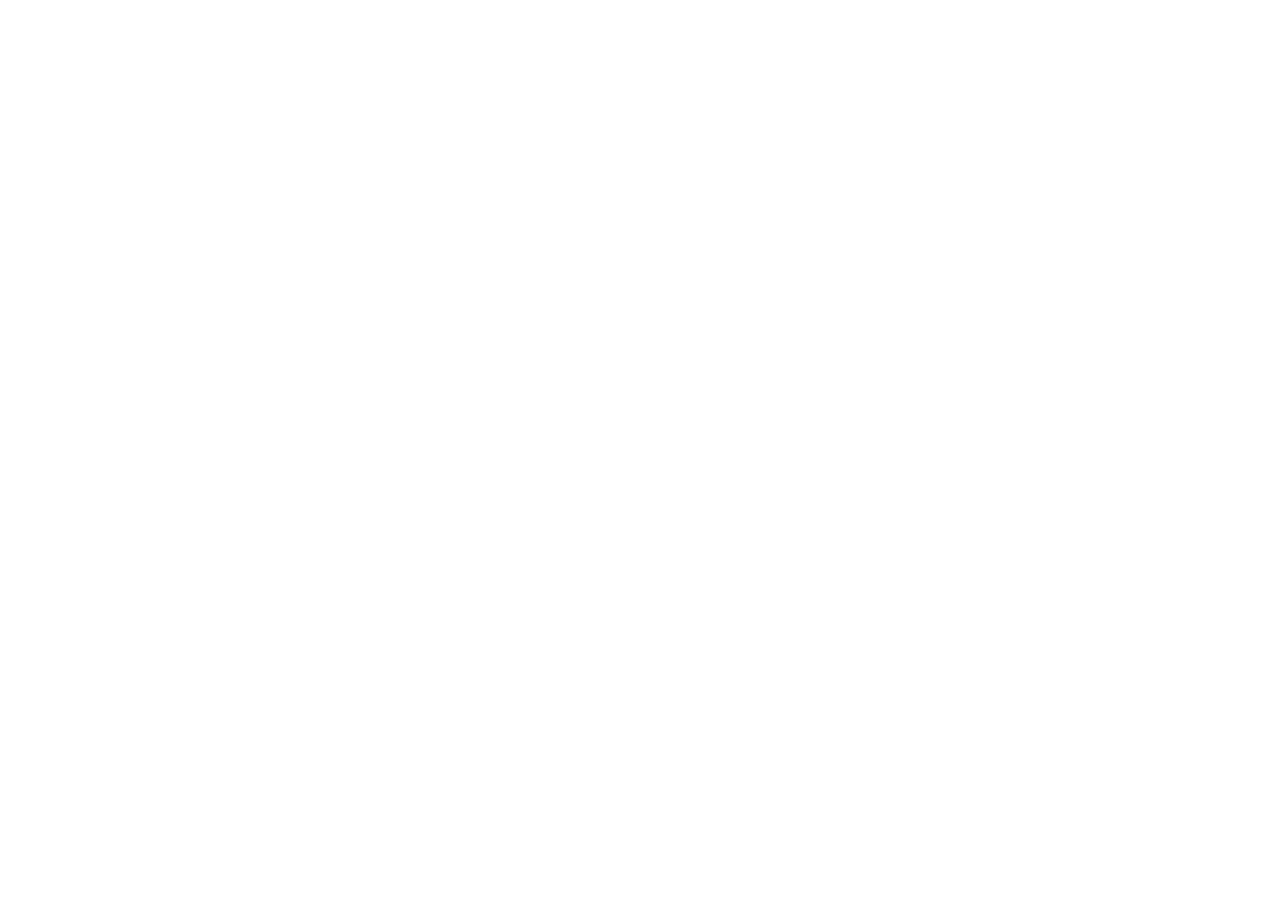
==== commit 4be26196: "Deploy Flutter app from JBS@150e6fddec36abf699bf848af38885b0b54a7666 mbalde1234/JBS@150e6fddec36abf6" ====
--- a/index.html
+++ b/index.html
@@ -1,1202 +1,38 @@
-﻿<!doctype html>
-<html lang="de">
+<!DOCTYPE html>
+<html>
 <head>
-  <meta charset="utf-8" />
-  <meta name="viewport" content="width=device-width,initial-scale=1" />
-  <!-- iOS / Mobile Meta -->
-  <meta name="apple-mobile-web-app-capable" content="yes" />
-  <meta name="apple-mobile-web-app-status-bar-style" content="black-translucent" />
-  <meta name="apple-mobile-web-app-title" content="Nutrimove Fit" />
-  <meta name="format-detection" content="telephone=no" />
-  <!-- theme-color entfernt (Firefox/Opera Warnung) -->
-  <title>Nutrimove Fit — Ernährung · Training · Tracking</title>
-  <meta name="description" content="Nutrimove Fit: Deine All-in-One App für Ernährung, Training und Gesundheit. 5000+ Rezepte, KI-Empfehlungen, Coaching-Pläne, BMI-Rechner, Kalorienbedarf. Jetzt kostenlos starten!" />
-  <link rel="apple-touch-icon" href="nutrimove_logo.png" />
-  <link rel="preconnect" href="https://fonts.googleapis.com" />
-  <link rel="preconnect" href="https://fonts.gstatic.com" crossorigin />
-  <link href="https://fonts.googleapis.com/css2?family=Inter:wght@400;500;600;700;800;900&display=swap" rel="stylesheet" />
-  <link rel="stylesheet" href="styles.css" />
-  <link rel="stylesheet" href="styles-inline.css" />
-  <script async src="https://js.stripe.com/v3/buy-button.js"></script>
+  <!--
+    If you are serving your web app in a path other than the root, change the
+    href value below to reflect the base path you are serving from.
+
+    The path provided below has to start and end with a slash "/" in order for
+    it to work correctly.
+
+    For more details:
+    * https://developer.mozilla.org/en-US/docs/Web/HTML/Element/base
+
+    This is a placeholder for base href that will be replaced by the value of
+    the `--base-href` argument provided to `flutter build`.
+  -->
+  <base href="/">
+
+  <meta charset="UTF-8">
+  <meta content="IE=Edge" http-equiv="X-UA-Compatible">
+  <meta name="description" content="NUTRIMOVE – Ernährungsapp">
+
+  <!-- iOS meta tags & icons -->
+  <meta name="mobile-web-app-capable" content="yes">
+  <meta name="apple-mobile-web-app-status-bar-style" content="black">
+  <meta name="apple-mobile-web-app-title" content="NUTRIMOVE">
+  <link rel="apple-touch-icon" href="icons/Icon-192.png?v=20260105">
+
+  <!-- Favicon -->
+  <link rel="icon" type="image/png" href="favicon.png?v=20260105"/>
+
+  <title>NUTRIMOVE</title>
+  <link rel="manifest" href="manifest.json?v=20260105">
 </head>
 <body>
-
-<!-- ══════════ HEADER ══════════ -->
-<header class="header" id="top">
-  <div class="container header__inner">
-    <a href="#top" class="header__logo">
-      <img src="nutrimove_logo.png" alt="Nutrimove Fit" class="header__logo-img" />
-      <span class="header__logo-text">Nutrimove <span class="accent">Fit</span></span>
-    </a>
-    <nav class="header__nav" id="mainNav">
-      <a href="#features">Features</a>
-      <a href="#chefpilot">ChefPilot</a>
-      <a href="#pricing">Preise</a>
-      <a href="#clubs">Vereine</a>
-      <a href="#physio">Physio</a>
-      <a href="#faq">FAQ</a>
-      <a href="#contact">Kontakt</a>
-      <a href="#legal" class="nav-legal">Rechtliches</a>
-    </nav>
-    <a href="#pricing" class="btn btn--sm btn--primary header__cta">Jetzt starten</a>
-    <button class="header__burger" id="navToggle" aria-label="Menü öffnen">
-      <span></span><span></span><span></span>
-    </button>
-  </div>
-</header>
-
-<main>
-
-<!-- ══════════ HERO ══════════ -->
-<section class="hero">
-  <div class="hero__bg-glow"></div>
-  <div class="container hero__inner">
-    <div class="hero__content">
-      <span class="hero__badge">
-        <span class="hero__badge-dot"></span>
-        Neu: Athlete Pro &amp; Club-Pläne verfügbar
-      </span>
-      <h1 class="hero__title">Gewohnheiten,<br>die dein Leben&nbsp;verändern.</h1>
-      <p class="hero__sub">Nutrimove Fit vereint Meal-Tracking, 5000+ Rezepte, Coaching-Pläne und Leistungsanalysen in einer App — für Einzelpersonen, Athleten und Vereine.</p>
-      <div class="hero__actions">
-        <a href="#pricing" class="btn btn--primary btn--lg">Kostenlos starten</a>
-        <a href="#features" class="btn btn--ghost btn--lg">Features entdecken</a>
-      </div>
-      <p class="hero__trust">Keine Kreditkarte · Jederzeit kündbar · Swiss-made</p>
-      <!-- App Store Buttons -->
-      <div class="hero__stores">
-        <a href="#" class="store-badge" aria-label="App Store">
-          <svg width="20" height="20" viewBox="0 0 24 24" fill="currentColor"><path d="M18.71 19.5c-.83 1.24-1.71 2.45-3.05 2.47-1.34.03-1.77-.79-3.29-.79-1.53 0-2 .77-3.27.82-1.31.05-2.3-1.32-3.14-2.53C4.25 17 2.94 12.45 4.7 9.39c.87-1.52 2.43-2.48 4.12-2.51 1.28-.02 2.5.87 3.29.87.78 0 2.26-1.07 3.8-.91.65.03 2.47.26 3.64 1.98-.09.06-2.17 1.28-2.15 3.81.03 3.02 2.65 4.03 2.68 4.04-.03.07-.42 1.44-1.38 2.83M13 3.5c.73-.83 1.94-1.46 2.94-1.5.13 1.17-.34 2.35-1.04 3.19-.69.85-1.83 1.51-2.95 1.42-.15-1.15.41-2.35 1.05-3.11z"/></svg>
-          <div><small>Laden im</small><strong>App Store</strong></div>
-        </a>
-        <a href="#" class="store-badge" aria-label="Google Play">
-          <svg width="20" height="20" viewBox="0 0 24 24" fill="currentColor"><path d="M3 20.5v-17c0-.59.34-1.11.84-1.35L13.69 12l-9.85 9.85c-.5-.24-.84-.76-.84-1.35m13.81-5.38L6.05 21.34l8.49-8.49 2.27 2.27m.91-.91L19.65 12l-1.92-2.21-2.27 2.27 2.26 2.15M6.05 2.66l10.76 6.22-2.27 2.27-8.49-8.49z"/></svg>
-          <div><small>Jetzt bei</small><strong>Google Play</strong></div>
-        </a>
-      </div>
-    </div>
-  </div>
-</section>
-
-<!-- ══════════ SOCIAL PROOF ══════════ -->
-<section class="stats">
-  <div class="container stats__inner">
-    <div class="stat reveal">
-      <span class="stat__num" data-target="5000">0</span>
-      <span class="stat__label">Rezepte</span>
-    </div>
-    <div class="stat reveal">
-      <span class="stat__num" data-target="10">0</span><span class="stat__plus">+</span>
-      <span class="stat__label">Sportarten</span>
-    </div>
-    <div class="stat reveal">
-      <span class="stat__num" data-target="7">0</span>
-      <span class="stat__label">Abo-Modelle</span>
-    </div>
-    <div class="stat reveal">
-      <span class="stat__num" data-target="100">0</span><span class="stat__plus">%</span>
-      <span class="stat__label">Swiss-made</span>
-    </div>
-  </div>
-</section>
-
-<!-- ══════════ FEATURES ══════════ -->
-<section id="features" class="features section">
-  <div class="container">
-    <div class="section__head reveal">
-      <span class="section__eyebrow">Alles in einer App</span>
-      <h2 class="section__title">Dein All-in-One-Tracker für<br>Ernährung, Fitness &amp; Gesundheit</h2>
-      <p class="section__sub">Ob Abnehmen, Muskelaufbau oder eine ausgewogene Ernährung — Nutrimove Fit unterstützt dich mit intelligenten Tools.</p>
-    </div>
-    <div class="features__grid">
-      <article class="feature-card reveal">
-        <div class="feature-card__icon feature-card__icon--lime">
-          <svg width="28" height="28" fill="none" viewBox="0 0 24 24" stroke="currentColor" stroke-width="2"><path d="M3 3h18v18H3z"/><path d="M9 9h6v6H9z"/></svg>
-        </div>
-        <h3>Meal-Tracking</h3>
-        <p>Logge Mahlzeiten, sieh Nährwerte auf einen Blick und plane deine Woche effizient vor. KI-gestütztes Food-Tracking für schnelle Erfassung.</p>
-      </article>
-      <article class="feature-card reveal">
-        <div class="feature-card__icon feature-card__icon--violet">
-          <svg width="28" height="28" fill="none" viewBox="0 0 24 24" stroke="currentColor" stroke-width="2"><path d="M4 19.5A2.5 2.5 0 016.5 17H20"/><path d="M6.5 2H20v20H6.5A2.5 2.5 0 014 19.5v-15A2.5 2.5 0 016.5 2z"/></svg>
-        </div>
-        <h3>5'000+ Rezepte</h3>
-        <p>Personalisierte Vorschläge, automatische Einkaufsliste und detaillierte Nährwert-Tabellen — passend zu deinen Zielen und Allergien.</p>
-      </article>
-      <article class="feature-card reveal">
-        <div class="feature-card__icon feature-card__icon--cyan">
-          <svg width="28" height="28" fill="none" viewBox="0 0 24 24" stroke="currentColor" stroke-width="2"><circle cx="12" cy="12" r="10"/><path d="M12 6v6l4 2"/></svg>
-        </div>
-        <h3>Workouts &amp; Coaching</h3>
-        <p>12-Wochen-Pläne, Sport-spezifisches Tracking, interaktive Trainingsanleitungen und personalisierte Workout-Pläne.</p>
-      </article>
-      <article class="feature-card reveal">
-        <div class="feature-card__icon feature-card__icon--lime">
-          <svg width="28" height="28" fill="none" viewBox="0 0 24 24" stroke="currentColor" stroke-width="2"><path d="M18 20V10"/><path d="M12 20V4"/><path d="M6 20v-6"/></svg>
-        </div>
-        <h3>Analysen &amp; Reports</h3>
-        <p>Wochen- und Monatstrends, Zielfortschritt, PDF/CSV-Export. Behalte stets den Überblick über deine Fortschritte.</p>
-      </article>
-      <article class="feature-card reveal">
-        <div class="feature-card__icon feature-card__icon--violet">
-          <svg width="28" height="28" fill="none" viewBox="0 0 24 24" stroke="currentColor" stroke-width="2"><polygon points="12 2 15.09 8.26 22 9.27 17 14.14 18.18 21.02 12 17.77 5.82 21.02 7 14.14 2 9.27 8.91 8.26"/></svg>
-        </div>
-        <h3>Athlete Pro</h3>
-        <p>Performance-Metriken, Periodisierung, Wettkampf-Vorbereitung, 10+ Sportarten und 24/7 Priority-Support mit Coach-Konsultation.</p>
-      </article>
-      <article class="feature-card reveal">
-        <div class="feature-card__icon feature-card__icon--cyan">
-          <svg width="28" height="28" fill="none" viewBox="0 0 24 24" stroke="currentColor" stroke-width="2"><path d="M17 21v-2a4 4 0 00-4-4H5a4 4 0 00-4 4v2"/><circle cx="9" cy="7" r="4"/><path d="M23 21v-2a4 4 0 00-3-3.87"/><path d="M16 3.13a4 4 0 010 7.75"/></svg>
-        </div>
-        <h3>Club-Management</h3>
-        <p>Unbegrenzte Mitglieder, Team-Funktionen, Custom Branding, API-Zugang, Event-Management und dedizierter Account-Manager.</p>
-      </article>
-    </div>
-  </div>
-</section>
-
-<!-- ══════════ HOW IT WORKS ══════════ -->
-<section class="how section">
-  <div class="container">
-    <div class="section__head reveal">
-      <span class="section__eyebrow">So einfach geht's</span>
-      <h2 class="section__title">In 3 Schritten zum Ziel</h2>
-    </div>
-    <div class="how__steps">
-      <div class="how__step reveal">
-        <div class="how__num">1</div>
-        <h3>Registrieren</h3>
-        <p>Erstelle dein kostenloses Konto in unter 60 Sekunden. Keine Kreditkarte nötig.</p>
-      </div>
-      <div class="how__connector"></div>
-      <div class="how__step reveal">
-        <div class="how__num">2</div>
-        <h3>Ziele setzen</h3>
-        <p>Definiere deine persönlichen Ziele — Abnehmen, Muskelaufbau oder gesündere Ernährung.</p>
-      </div>
-      <div class="how__connector"></div>
-      <div class="how__step reveal">
-        <div class="how__num">3</div>
-        <h3>Ergebnisse sehen</h3>
-        <p>Tracke deine Mahlzeiten, folge deinem Plan und beobachte deine Fortschritte in Echtzeit.</p>
-      </div>
-    </div>
-  </div>
-</section>
-
-<!-- ══════════ APP SHOWCASE (3 PHONES CAROUSEL) ══════════ -->
-<section id="showcase" class="showcase section">
-  <div class="container">
-    <div class="section__head reveal">
-      <span class="section__eyebrow">App in Aktion</span>
-      <h2 class="section__title">Erlebe Nutrimove Fit live</h2>
-      <p class="section__sub">Dashboard, Rezepte und Analytics — alles auf einen Blick.</p>
-    </div>
-
-    <div class="phones-carousel">
-      <div class="phones-track" id="phonesTrack">
-
-        <!-- ── Phone 1: Dashboard ── -->
-        <div class="phone-slide">
-          <div class="iphone17">
-            <div class="iphone17__btn-action"></div>
-            <div class="iphone17__btn-vol-up"></div>
-            <div class="iphone17__btn-vol-down"></div>
-            <div class="iphone17__btn-power"></div>
-            <div class="iphone17__body">
-              <div class="iphone17__screen">
-                <div class="iphone17__island"><div class="iphone17__island-cam"></div></div>
-                <div class="iphone17__statusbar">
-                  <span class="iphone17__time">9:41</span>
-                  <div class="iphone17__status-icons">
-                    <svg width="16" height="12" viewBox="0 0 16 12" fill="white"><rect x="0" y="4" width="3" height="8" rx="1"/><rect x="4" y="2.5" width="3" height="9.5" rx="1"/><rect x="8" y="1" width="3" height="11" rx="1"/><rect x="12" y="0" width="3" height="12" rx="1" opacity=".3"/></svg>
-                    <svg width="15" height="12" viewBox="0 0 15 12" fill="white"><path d="M7.5 2.5C9.8 2.5 11.9 3.5 13.3 5.1L14.5 3.8C12.8 1.9 10.3.7 7.5.7S2.2 1.9.5 3.8l1.2 1.3C3.1 3.5 5.2 2.5 7.5 2.5z"/><path d="M7.5 5.5C9 5.5 10.3 6.1 11.3 7.2L12.5 5.9C11.2 4.5 9.4 3.7 7.5 3.7S3.8 4.5 2.5 5.9l1.2 1.3C4.7 6.1 6 5.5 7.5 5.5z"/><circle cx="7.5" cy="10" r="1.8"/></svg>
-                    <svg width="25" height="12" viewBox="0 0 25 12" fill="white"><rect x="0" y="1.5" width="22" height="9" rx="2.5" stroke="white" stroke-width="1" fill="none" opacity=".35"/><rect x="23" y="4" width="2" height="4" rx="1" fill="white" opacity=".4"/><rect x="1" y="2.5" width="17" height="7" rx="1.5" fill="white"/></svg>
-                  </div>
-                </div>
-                <div class="iphone17__content">
-                  <div class="i17-app-header">
-                    <img src="nutrimove_logo.png" alt="" class="i17-logo" />
-                    <span class="i17-app-name">Nutrimove <strong>Fit</strong></span>
-                  </div>
-                  <div class="i17-ring-wrap">
-                    <svg viewBox="0 0 120 120" width="115" height="115">
-                      <circle cx="60" cy="60" r="50" fill="none" stroke="#1E293B" stroke-width="10"/>
-                      <circle cx="60" cy="60" r="50" fill="none" stroke="url(#rg1)" stroke-width="10" stroke-linecap="round" stroke-dasharray="314" stroke-dashoffset="78" transform="rotate(-90 60 60)"/>
-                      <defs><linearGradient id="rg1" x1="0" y1="0" x2="1" y2="1"><stop offset="0%" stop-color="#AEEA00"/><stop offset="100%" stop-color="#76FF03"/></linearGradient></defs>
-                    </svg>
-                    <div class="i17-ring-text"><span class="i17-ring-num">1 847</span><span class="i17-ring-lbl">kcal</span></div>
-                  </div>
-                  <div class="i17-macros">
-                    <div class="i17-macro">
-                      <div class="i17-macro-track"><div class="i17-macro-fill" style="width:78%;background:#AEEA00"></div></div>
-                      <span class="i17-macro-val">124g</span><span class="i17-macro-lbl">Protein</span>
-                    </div>
-                    <div class="i17-macro">
-                      <div class="i17-macro-track"><div class="i17-macro-fill" style="width:64%;background:#06B6D4"></div></div>
-                      <span class="i17-macro-val">198g</span><span class="i17-macro-lbl">Carbs</span>
-                    </div>
-                    <div class="i17-macro">
-                      <div class="i17-macro-track"><div class="i17-macro-fill" style="width:52%;background:#C084FC"></div></div>
-                      <span class="i17-macro-val">61g</span><span class="i17-macro-lbl">Fett</span>
-                    </div>
-                  </div>
-                </div>
-                <div class="iphone17__bottomnav">
-                  <span class="i17-bnav i17-bnav--active" aria-hidden="true"><svg width="20" height="20" viewBox="0 0 24 24" fill="currentColor"><path d="M10 20v-6h4v6h5v-8h3L12 3 2 12h3v8z"/></svg></span>
-                  <span class="i17-bnav" aria-hidden="true"><svg width="20" height="20" viewBox="0 0 24 24" fill="currentColor"><path d="M19 3H5c-1.1 0-2 .9-2 2v14c0 1.1.9 2 2 2h14c1.1 0 2-.9 2-2V5c0-1.1-.9-2-2-2zm-7 14l-5-5 1.41-1.41L12 14.17l7.59-7.59L21 8l-9 9z" opacity=".5"/></svg></span>
-                  <span class="i17-bnav i17-bnav--add" aria-hidden="true"><svg width="20" height="20" viewBox="0 0 24 24" fill="currentColor"><path d="M19 13h-6v6h-2v-6H5v-2h6V5h2v6h6v2z"/></svg></span>
-                  <span class="i17-bnav" aria-hidden="true"><svg width="20" height="20" viewBox="0 0 24 24" fill="currentColor"><path d="M18.06 22.99h1.66c.84 0 1.53-.64 1.63-1.46L23 5.05h-5V1h-1.97v4.05h-4.97l.3 2.34c1.71.47 3.31 1.32 4.27 2.26 1.44 1.42 2.43 2.89 2.43 5.29v8.05zM1 21.99V21h15.03v.99c0 .55-.45 1-1.01 1H2.01c-.56 0-1.01-.45-1.01-1zm15.03-7c0-3.5-3.47-5.99-7.52-5.99S1 11.49 1 14.99v1h15.03v-1z" opacity=".5"/></svg></span>
-                  <span class="i17-bnav" aria-hidden="true"><svg width="20" height="20" viewBox="0 0 24 24" fill="currentColor"><path d="M12 12c2.21 0 4-1.79 4-4s-1.79-4-4-4-4 1.79-4 4 1.79 4 4 4zm0 2c-2.67 0-8 1.34-8 4v2h16v-2c0-2.66-5.33-4-8-4z" opacity=".5"/></svg></span>
-                </div>
-                <div class="iphone17__home-indicator"></div>
-              </div>
-            </div>
-            <div class="iphone17__bottom-edge">
-              <div class="iphone17__speaker"></div>
-              <div class="iphone17__usbc"></div>
-              <div class="iphone17__speaker"></div>
-            </div>
-          </div>
-          <div class="phone-label">Dashboard</div>
-        </div>
-
-        <!-- ── Phone 2: Recipes ── -->
-        <div class="phone-slide">
-          <div class="iphone17">
-            <div class="iphone17__btn-action"></div>
-            <div class="iphone17__btn-vol-up"></div>
-            <div class="iphone17__btn-vol-down"></div>
-            <div class="iphone17__btn-power"></div>
-            <div class="iphone17__body">
-              <div class="iphone17__screen">
-                <div class="iphone17__island"><div class="iphone17__island-cam"></div></div>
-                <div class="iphone17__statusbar">
-                  <span class="iphone17__time">9:41</span>
-                  <div class="iphone17__status-icons">
-                    <svg width="16" height="12" viewBox="0 0 16 12" fill="white"><rect x="0" y="4" width="3" height="8" rx="1"/><rect x="4" y="2.5" width="3" height="9.5" rx="1"/><rect x="8" y="1" width="3" height="11" rx="1"/><rect x="12" y="0" width="3" height="12" rx="1" opacity=".3"/></svg>
-                    <svg width="15" height="12" viewBox="0 0 15 12" fill="white"><path d="M7.5 2.5C9.8 2.5 11.9 3.5 13.3 5.1L14.5 3.8C12.8 1.9 10.3.7 7.5.7S2.2 1.9.5 3.8l1.2 1.3C3.1 3.5 5.2 2.5 7.5 2.5z"/><path d="M7.5 5.5C9 5.5 10.3 6.1 11.3 7.2L12.5 5.9C11.2 4.5 9.4 3.7 7.5 3.7S3.8 4.5 2.5 5.9l1.2 1.3C4.7 6.1 6 5.5 7.5 5.5z"/><circle cx="7.5" cy="10" r="1.8"/></svg>
-                    <svg width="25" height="12" viewBox="0 0 25 12" fill="white"><rect x="0" y="1.5" width="22" height="9" rx="2.5" stroke="white" stroke-width="1" fill="none" opacity=".35"/><rect x="23" y="4" width="2" height="4" rx="1" fill="white" opacity=".4"/><rect x="1" y="2.5" width="17" height="7" rx="1.5" fill="white"/></svg>
-                  </div>
-                </div>
-                <div class="iphone17__content">
-                  <div class="i17-app-header i17-app-header--dark">
-                    <span class="i17-screen-title">5'000+ Rezepte</span>
-                  </div>
-                  <div class="i17-search-wrap">
-                    <svg width="14" height="14" viewBox="0 0 24 24" fill="#94A3B8"><path d="M15.5 14h-.79l-.28-.27A6.471 6.471 0 0 0 16 9.5 6.5 6.5 0 1 0 9.5 16c1.61 0 3.09-.59 4.23-1.57l.27.28v.79l5 4.99L20.49 19l-4.99-5zm-6 0C7.01 14 5 11.99 5 9.5S7.01 5 9.5 5 14 7.01 14 9.5 11.99 14 9.5 14z"/></svg>
-                    <span class="i17-search-placeholder">Rezepte durchsuchen…</span>
-                  </div>
-                  <div class="i17-recipes">
-                    <div class="i17-recipe i17-recipe--featured">
-                      <div class="i17-recipe-emoji">🥗</div>
-                      <div class="i17-recipe-info">
-                        <div class="i17-recipe-name">Lachs-Buddha-Bowl</div>
-                        <div class="i17-recipe-meta">350 kcal · 28g Protein</div>
-                      </div>
-                      <div class="i17-recipe-kcal">350</div>
-                    </div>
-                    <div class="i17-recipe">
-                      <div class="i17-recipe-emoji">🥤</div>
-                      <div class="i17-recipe-info">
-                        <div class="i17-recipe-name">Grüner Smoothie</div>
-                        <div class="i17-recipe-meta">180 kcal · 8g Protein</div>
-                      </div>
-                      <div class="i17-recipe-kcal">180</div>
-                    </div>
-                    <div class="i17-recipe">
-                      <div class="i17-recipe-emoji">🥘</div>
-                      <div class="i17-recipe-info">
-                        <div class="i17-recipe-name">Quinoa &amp; Gemüse</div>
-                        <div class="i17-recipe-meta">420 kcal · 15g Protein</div>
-                      </div>
-                      <div class="i17-recipe-kcal">420</div>
-                    </div>
-                    <div class="i17-recipe">
-                      <div class="i17-recipe-emoji">🍳</div>
-                      <div class="i17-recipe-info">
-                        <div class="i17-recipe-name">Avocado Toast</div>
-                        <div class="i17-recipe-meta">290 kcal · 9g Protein</div>
-                      </div>
-                      <div class="i17-recipe-kcal">290</div>
-                    </div>
-                  </div>
-                </div>
-                <div class="iphone17__bottomnav">
-                  <span class="i17-bnav" aria-hidden="true"><svg width="20" height="20" viewBox="0 0 24 24" fill="currentColor"><path d="M10 20v-6h4v6h5v-8h3L12 3 2 12h3v8z" opacity=".5"/></svg></span>
-                  <span class="i17-bnav" aria-hidden="true"><svg width="20" height="20" viewBox="0 0 24 24" fill="currentColor"><path d="M19 3H5c-1.1 0-2 .9-2 2v14c0 1.1.9 2 2 2h14c1.1 0 2-.9 2-2V5c0-1.1-.9-2-2-2zm-7 14l-5-5 1.41-1.41L12 14.17l7.59-7.59L21 8l-9 9z" opacity=".5"/></svg></span>
-                  <span class="i17-bnav i17-bnav--add" aria-hidden="true"><svg width="20" height="20" viewBox="0 0 24 24" fill="currentColor"><path d="M19 13h-6v6h-2v-6H5v-2h6V5h2v6h6v2z"/></svg></span>
-                  <span class="i17-bnav i17-bnav--active" aria-hidden="true"><svg width="20" height="20" viewBox="0 0 24 24" fill="currentColor"><path d="M18.06 22.99h1.66c.84 0 1.53-.64 1.63-1.46L23 5.05h-5V1h-1.97v4.05h-4.97l.3 2.34c1.71.47 3.31 1.32 4.27 2.26 1.44 1.42 2.43 2.89 2.43 5.29v8.05zM1 21.99V21h15.03v.99c0 .55-.45 1-1.01 1H2.01c-.56 0-1.01-.45-1.01-1zm15.03-7c0-3.5-3.47-5.99-7.52-5.99S1 11.49 1 14.99v1h15.03v-1z"/></svg></span>
-                  <span class="i17-bnav" aria-hidden="true"><svg width="20" height="20" viewBox="0 0 24 24" fill="currentColor"><path d="M12 12c2.21 0 4-1.79 4-4s-1.79-4-4-4-4 1.79-4 4 1.79 4 4 4zm0 2c-2.67 0-8 1.34-8 4v2h16v-2c0-2.66-5.33-4-8-4z" opacity=".5"/></svg></span>
-                </div>
-                <div class="iphone17__home-indicator"></div>
-              </div>
-            </div>
-            <div class="iphone17__bottom-edge">
-              <div class="iphone17__speaker"></div>
-              <div class="iphone17__usbc"></div>
-              <div class="iphone17__speaker"></div>
-            </div>
-          </div>
-          <div class="phone-label">5'000+ Rezepte</div>
-        </div>
-
-        <!-- ── Phone 3: Analytics ── -->
-        <div class="phone-slide">
-          <div class="iphone17">
-            <div class="iphone17__btn-action"></div>
-            <div class="iphone17__btn-vol-up"></div>
-            <div class="iphone17__btn-vol-down"></div>
-            <div class="iphone17__btn-power"></div>
-            <div class="iphone17__body">
-              <div class="iphone17__screen">
-                <div class="iphone17__island"><div class="iphone17__island-cam"></div></div>
-                <div class="iphone17__statusbar">
-                  <span class="iphone17__time">9:41</span>
-                  <div class="iphone17__status-icons">
-                    <svg width="16" height="12" viewBox="0 0 16 12" fill="white"><rect x="0" y="4" width="3" height="8" rx="1"/><rect x="4" y="2.5" width="3" height="9.5" rx="1"/><rect x="8" y="1" width="3" height="11" rx="1"/><rect x="12" y="0" width="3" height="12" rx="1" opacity=".3"/></svg>
-                    <svg width="15" height="12" viewBox="0 0 15 12" fill="white"><path d="M7.5 2.5C9.8 2.5 11.9 3.5 13.3 5.1L14.5 3.8C12.8 1.9 10.3.7 7.5.7S2.2 1.9.5 3.8l1.2 1.3C3.1 3.5 5.2 2.5 7.5 2.5z"/><path d="M7.5 5.5C9 5.5 10.3 6.1 11.3 7.2L12.5 5.9C11.2 4.5 9.4 3.7 7.5 3.7S3.8 4.5 2.5 5.9l1.2 1.3C4.7 6.1 6 5.5 7.5 5.5z"/><circle cx="7.5" cy="10" r="1.8"/></svg>
-                    <svg width="25" height="12" viewBox="0 0 25 12" fill="white"><rect x="0" y="1.5" width="22" height="9" rx="2.5" stroke="white" stroke-width="1" fill="none" opacity=".35"/><rect x="23" y="4" width="2" height="4" rx="1" fill="white" opacity=".4"/><rect x="1" y="2.5" width="17" height="7" rx="1.5" fill="white"/></svg>
-                  </div>
-                </div>
-                <div class="iphone17__content">
-                  <div class="i17-app-header i17-app-header--purple">
-                    <span class="i17-screen-title">Analytics</span>
-                  </div>
-                  <div class="i17-analytics">
-                    <div class="i17-stat-hero">
-                      <div class="i17-stat-hero__val">−4,2 kg</div>
-                      <div class="i17-stat-hero__lbl">Diese Woche · Ziel: 75 kg</div>
-                      <div class="i17-weight-bar">
-                        <div class="i17-weight-fill"></div>
-                      </div>
-                    </div>
-                    <div class="i17-chart-lbl">Kalorien dieser Woche</div>
-                    <div class="i17-chart">
-                      <svg viewBox="0 0 220 70" width="100%" height="70" preserveAspectRatio="none">
-                        <defs>
-                          <linearGradient id="cg1" x1="0" y1="0" x2="0" y2="1">
-                            <stop offset="0%" stop-color="#AEEA00" stop-opacity=".5"/>
-                            <stop offset="100%" stop-color="#AEEA00" stop-opacity="0"/>
-                          </linearGradient>
-                        </defs>
-                        <path d="M0 55 C20 50 30 30 50 35 S80 20 100 25 S140 15 160 20 S190 10 220 12 L220 70 L0 70 Z" fill="url(#cg1)"/>
-                        <path d="M0 55 C20 50 30 30 50 35 S80 20 100 25 S140 15 160 20 S190 10 220 12" fill="none" stroke="#AEEA00" stroke-width="2.5" stroke-linecap="round"/>
-                        <circle cx="220" cy="12" r="4" fill="#AEEA00"/>
-                      </svg>
-                    </div>
-                    <div class="i17-stats-grid">
-                      <div class="i17-stat-tile">
-                        <svg width="18" height="18" viewBox="0 0 24 24" fill="#AEEA00"><path d="M13.49 5.48c1.1 0 2-.9 2-2s-.9-2-2-2-2 .9-2 2 .9 2 2 2zm-3.6 13.9l1-4.4 2.1 2v6h2v-7.5l-2.1-2 .6-3c1.3 1.5 3.3 2.5 5.5 2.5v-2c-1.9 0-3.5-1-4.3-2.4l-1-1.6c-.4-.6-1-1-1.7-1-.3 0-.5.1-.8.1l-5.2 2.2v4.7h2v-3.4l1.8-.7-1.6 8.1-4.9-1-.4 2 7 1.4z"/></svg>
-                        <div class="i17-stat-tile__val">12</div>
-                        <div class="i17-stat-tile__lbl">Trainings</div>
-                      </div>
-                      <div class="i17-stat-tile">
-                        <svg width="18" height="18" viewBox="0 0 24 24" fill="#06B6D4"><path d="M13.5 5.5c1.1 0 2-.9 2-2s-.9-2-2-2-2 .9-2 2 .9 2 2 2zM9.8 8.9L7 23h2.1l1.8-8 2.1 2v6h2v-7.5l-2.1-2 .6-3C14.8 12 16.8 13 19 13v-2c-1.9 0-3.5-1-4.3-2.4l-1-1.6c-.4-.6-1-1-1.7-1-.3 0-.5.1-.8.1L6 8.3V13h2V9.6l1.8-.7z"/></svg>
-                        <div class="i17-stat-tile__val" style="color:#06B6D4">9.2k</div>
-                        <div class="i17-stat-tile__lbl">∅ Schritte</div>
-                      </div>
-                      <div class="i17-stat-tile">
-                        <svg width="18" height="18" viewBox="0 0 24 24" fill="#F59E0B"><path d="M12 2C6.48 2 2 6.48 2 12s4.48 10 10 10 10-4.48 10-10S17.52 2 12 2zm0 18c-4.41 0-8-3.59-8-8s3.59-8 8-8 8 3.59 8 8-3.59 8-8 8zm.5-13H11v6l5.25 3.15.75-1.23-4.5-2.67V7z"/></svg>
-                        <div class="i17-stat-tile__val" style="color:#F59E0B">7.2h</div>
-                        <div class="i17-stat-tile__lbl">∅ Schlaf</div>
-                      </div>
-                      <div class="i17-stat-tile">
-                        <svg width="18" height="18" viewBox="0 0 24 24" fill="#C084FC"><path d="M19 3H5c-1.1 0-2 .9-2 2v14c0 1.1.9 2 2 2h14c1.1 0 2-.9 2-2V5c0-1.1-.9-2-2-2zM9 17H7v-7h2v7zm4 0h-2V7h2v10zm4 0h-2v-4h2v4z"/></svg>
-                        <div class="i17-stat-tile__val" style="color:#C084FC">89%</div>
-                        <div class="i17-stat-tile__lbl">Ziel-Score</div>
-                      </div>
-                    </div>
-                  </div>
-                </div>
-                <div class="iphone17__bottomnav">
-                  <span class="i17-bnav" aria-hidden="true"><svg width="20" height="20" viewBox="0 0 24 24" fill="currentColor"><path d="M10 20v-6h4v6h5v-8h3L12 3 2 12h3v8z" opacity=".5"/></svg></span>
-                  <span class="i17-bnav i17-bnav--active" aria-hidden="true"><svg width="20" height="20" viewBox="0 0 24 24" fill="currentColor"><path d="M19 3H5c-1.1 0-2 .9-2 2v14c0 1.1.9 2 2 2h14c1.1 0 2-.9 2-2V5c0-1.1-.9-2-2-2zm-7 14l-5-5 1.41-1.41L12 14.17l7.59-7.59L21 8l-9 9z"/></svg></span>
-                  <span class="i17-bnav i17-bnav--add" aria-hidden="true"><svg width="20" height="20" viewBox="0 0 24 24" fill="currentColor"><path d="M19 13h-6v6h-2v-6H5v-2h6V5h2v6h6v2z"/></svg></span>
-                  <span class="i17-bnav" aria-hidden="true"><svg width="20" height="20" viewBox="0 0 24 24" fill="currentColor"><path d="M18.06 22.99h1.66c.84 0 1.53-.64 1.63-1.46L23 5.05h-5V1h-1.97v4.05h-4.97l.3 2.34c1.71.47 3.31 1.32 4.27 2.26 1.44 1.42 2.43 2.89 2.43 5.29v8.05zM1 21.99V21h15.03v.99c0 .55-.45 1-1.01 1H2.01c-.56 0-1.01-.45-1.01-1zm15.03-7c0-3.5-3.47-5.99-7.52-5.99S1 11.49 1 14.99v1h15.03v-1z" opacity=".5"/></svg></span>
-                  <span class="i17-bnav" aria-hidden="true"><svg width="20" height="20" viewBox="0 0 24 24" fill="currentColor"><path d="M12 12c2.21 0 4-1.79 4-4s-1.79-4-4-4-4 1.79-4 4 1.79 4 4 4zm0 2c-2.67 0-8 1.34-8 4v2h16v-2c0-2.66-5.33-4-8-4z" opacity=".5"/></svg></span>
-                </div>
-                <div class="iphone17__home-indicator"></div>
-              </div>
-            </div>
-            <div class="iphone17__bottom-edge">
-              <div class="iphone17__speaker"></div>
-              <div class="iphone17__usbc"></div>
-              <div class="iphone17__speaker"></div>
-            </div>
-          </div>
-          <div class="phone-label">Analytics &amp; Reports</div>
-        </div>
-
-      </div>
-
-      <!-- Navigation Dots -->
-      <div class="phones-dots">
-        <button class="dot active" data-slide="0" aria-label="Slide 1: Dashboard"></button>
-        <button class="dot" data-slide="1" aria-label="Slide 2: Rezepte"></button>
-        <button class="dot" data-slide="2" aria-label="Slide 3: Analytics"></button>
-      </div>
-    </div>
-  </div>
-</section>
-
-
-<section id="tools" class="tools section">
-  <div class="container">
-    <div class="section__head reveal">
-      <span class="section__eyebrow">Deine persönlichen Werte</span>
-      <h2 class="section__title">BMI-Rechner · Kalorienbedarf · Idealgewicht</h2>
-      <p class="section__sub">Berechne deine persönlichen Gesundheitskennzahlen — kostenlos, blitzschnell und ohne Registrierung.</p>
-    </div>
-
-    <div class="tools__grid">
-      <!-- BMI CALCULATOR -->
-      <div class="tool-card reveal">
-        <h3 class="tool-card__title">🏋️ BMI-Rechner</h3>
-        <div class="tool-card__form">
-          <div class="tool-input-group">
-            <label>Körpergröße (cm):</label>
-            <input type="number" class="bmi-height" min="100" max="250" placeholder="z.B. 175" />
-          </div>
-          <div class="tool-input-group">
-            <label>Körpergewicht (kg):</label>
-            <input type="number" class="bmi-weight" min="30" max="300" placeholder="z.B. 75" />
-          </div>
-          <button class="btn btn--sm btn--primary calc-btn" data-calc="bmi">Berechnen</button>
-        </div>
-        <div class="tool-result hidden" id="bmi-result">
-          <div class="result-value"><span class="result-num">—</span></div>
-          <div class="result-label">Dein BMI</div>
-          <div class="result-category">—</div>
-          <div class="result-info">
-            <strong>Kategorien:</strong><br/>
-            < 18,5: Untergewicht<br/>
-            18,5–24,9: Normalgewicht<br/>
-            25–29,9: Übergewicht<br/>
-            ≥ 30: Adipositas
-          </div>
-        </div>
-      </div>
-
-      <!-- CALORIE NEEDS -->
-      <div class="tool-card reveal">
-        <h3 class="tool-card__title">🔥 Kaloriebedarf</h3>
-        <div class="tool-card__form">
-          <div class="tool-input-group">
-            <label>Alter (Jahre):</label>
-            <input type="number" class="cal-age" min="10" max="100" placeholder="z.B. 30" />
-          </div>
-          <div class="tool-input-group">
-            <label>Gewicht (kg):</label>
-            <input type="number" class="cal-weight" min="30" max="300" placeholder="z.B. 75" />
-          </div>
-          <div class="tool-input-group">
-            <label>Größe (cm):</label>
-            <input type="number" class="cal-height" min="100" max="250" placeholder="z.B. 175" />
-          </div>
-          <div class="tool-input-group">
-            <label for="cal-gender">Geschlecht:</label>
-            <select id="cal-gender" class="cal-gender">
-              <option value="male">Männlich</option>
-              <option value="female">Weiblich</option>
-            </select>
-          </div>
-          <div class="tool-input-group">
-            <label for="cal-activity">Aktivitätslevel:</label>
-            <select id="cal-activity" class="cal-activity">
-              <option value="1.2">Sitzend (wenig Bewegung)</option>
-              <option value="1.375">Leicht aktiv (1–3x/Woche)</option>
-              <option value="1.55">Moderat aktiv (3–5x/Woche)</option>
-              <option value="1.725">Sehr aktiv (6–7x/Woche)</option>
-              <option value="1.9">Extrem aktiv (Sport täglich)</option>
-            </select>
-          </div>
-          <button class="btn btn--sm btn--primary calc-btn" data-calc="calorie">Berechnen</button>
-        </div>
-        <div class="tool-result hidden" id="cal-result">
-          <div class="result-value"><span class="result-num">—</span> kcal/Tag</div>
-          <div class="result-label">Dein Kaloriebedarf</div>
-          <div class="result-category">—</div>
-        </div>
-      </div>
-
-      <!-- IDEAL WEIGHT -->
-      <div class="tool-card reveal">
-        <h3 class="tool-card__title">⚖️ Idealgewicht</h3>
-        <div class="tool-card__form">
-          <div class="tool-input-group">
-            <label>Körpergröße (cm):</label>
-            <input type="number" class="ideal-height" min="100" max="250" placeholder="z.B. 175" />
-          </div>
-          <div class="tool-input-group">
-            <label for="ideal-gender">Geschlecht:</label>
-            <select id="ideal-gender" class="ideal-gender">
-              <option value="male">Männlich</option>
-              <option value="female">Weiblich</option>
-            </select>
-          </div>
-          <button class="btn btn--sm btn--primary calc-btn" data-calc="ideal">Berechnen</button>
-        </div>
-        <div class="tool-result hidden" id="ideal-result">
-          <div class="result-value"><span class="result-num">—</span> kg</div>
-          <div class="result-label">Idealgewicht (BMI 22)</div>
-          <div class="result-category">—</div>
-          <div class="result-info">
-            Basiert auf<br/>BMI 22 (Mitte Normalbereich)
-          </div>
-        </div>
-      </div>
-
-      <!-- CALORIE BURN -->
-      <div class="tool-card reveal">
-        <h3 class="tool-card__title">💪 Kalorienverbrauch</h3>
-        <div class="tool-card__form">
-          <div class="tool-input-group">
-            <label for="burn-sport">Sportart:</label>
-            <select id="burn-sport" class="burn-sport">
-              <option>— Wähle eine Sportart —</option>
-              <option value="walking">Spazieren (5 km/h)</option>
-              <option value="jogging">Joggen (8 km/h)</option>
-              <option value="running">Laufen (12 km/h)</option>
-              <option value="cycling">Radfahren (20 km/h)</option>
-              <option value="swimming">Schwimmen</option>
-              <option value="gym">Fitnessstudio (gemischt)</option>
-              <option value="yoga">Yoga</option>
-              <option value="hiit">HIIT / High-Intensity</option>
-            </select>
-          </div>
-          <div class="tool-input-group">
-            <label>Dauer (Minuten):</label>
-            <input type="number" class="burn-duration" min="5" max="480" placeholder="z.B. 30" />
-          </div>
-          <div class="tool-input-group">
-            <label>Gewicht (kg):</label>
-            <input type="number" class="burn-weight" min="30" max="300" placeholder="z.B. 75" />
-          </div>
-          <button class="btn btn--sm btn--primary calc-btn" data-calc="burn">Berechnen</button>
-        </div>
-        <div class="tool-result hidden" id="burn-result">
-          <div class="result-value"><span class="result-num">—</span> kcal</div>
-          <div class="result-label">Kalorienverbrauch</div>
-          <div class="result-category">—</div>
-        </div>
-      </div>
-    </div>
-  </div>
-</section>
-
-<!-- ══════════ NUTRITION REFERENCE TABLE ══════════ -->
-<section id="table" class="table-section section">
-  <div class="container">
-    <div class="section__head reveal">
-      <span class="section__eyebrow">Für dein Wissen</span>
-      <h2 class="section__title">Kalorientabelle — Häufige Lebensmittel</h2>
-      <p class="section__sub">Blitzschnelle Referenz für Kalorien, Proteine, Kohlenhydrate und Fett.</p>
-    </div>
-    <div class="table-wrapper reveal">
-      <table class="nutrition-table">
-        <thead>
-          <tr>
-            <th>Lebensmittel (100g)</th>
-            <th>Kalorien</th>
-            <th>Protein</th>
-            <th>Kohlenhydrate</th>
-            <th>Fett</th>
-          </tr>
-        </thead>
-        <tbody>
-          <tr><td><strong>Hühnerbrust</strong> (gekocht)</td><td>165 kcal</td><td>31g</td><td>0g</td><td>3,6g</td></tr>
-          <tr><td><strong>Lachs</strong> (roh)</td><td>208 kcal</td><td>20g</td><td>0g</td><td>13g</td></tr>
-          <tr><td><strong>Eier</strong> (1 Stück, 50g)</td><td>78 kcal</td><td>6,3g</td><td>0,6g</td><td>5,3g</td></tr>
-          <tr><td><strong>Griechischer Joghurt</strong></td><td>59 kcal</td><td>10g</td><td>3,3g</td><td>0,4g</td></tr>
-          <tr><td><strong>Rindfleisch</strong> (mageres Steak)</td><td>250 kcal</td><td>26g</td><td>0g</td><td>15g</td></tr>
-          <tr class="table-section"><td colspan="5"><strong>Kohlenhydrate &amp; Getreide</strong></td></tr>
-          <tr><td><strong>Reis</strong> (gekocht, weiß)</td><td>130 kcal</td><td>2,7g</td><td>28g</td><td>0,3g</td></tr>
-          <tr><td><strong>Haferflocken</strong> (trocken)</td><td>389 kcal</td><td>17g</td><td>66g</td><td>7g</td></tr>
-          <tr><td><strong>Pasta</strong> (gekocht)</td><td>131 kcal</td><td>4,4g</td><td>25g</td><td>1,1g</td></tr>
-          <tr><td><strong>Vollkornbrot</strong></td><td>247 kcal</td><td>9g</td><td>41g</td><td>3,3g</td></tr>
-          <tr><td><strong>Kartoffel</strong> (gekocht)</td><td>77 kcal</td><td>2g</td><td>17g</td><td>0,1g</td></tr>
-          <tr class="table-section"><td colspan="5"><strong>Obst &amp; Gemüse</strong></td></tr>
-          <tr><td><strong>Banane</strong> (1 Stück, 120g)</td><td>107 kcal</td><td>1,3g</td><td>27g</td><td>0,3g</td></tr>
-          <tr><td><strong>Apfel</strong></td><td>52 kcal</td><td>0,3g</td><td>14g</td><td>0,2g</td></tr>
-          <tr><td><strong>Brokkoli</strong></td><td>34 kcal</td><td>2,8g</td><td>7g</td><td>0,4g</td></tr>
-          <tr><td><strong>Spinat</strong> (roh)</td><td>23 kcal</td><td>2,9g</td><td>3,6g</td><td>0,4g</td></tr>
-          <tr><td><strong>Karotte</strong></td><td>41 kcal</td><td>0,9g</td><td>10g</td><td>0,2g</td></tr>
-          <tr class="table-section"><td colspan="5"><strong>Nüsse &amp; Seeds</strong></td></tr>
-          <tr><td><strong>Mandeln</strong></td><td>579 kcal</td><td>21g</td><td>22g</td><td>50g</td></tr>
-          <tr><td><strong>Peanut Butter</strong></td><td>588 kcal</td><td>25g</td><td>20g</td><td>50g</td></tr>
-          <tr><td><strong>Chiasamen</strong></td><td>486 kcal</td><td>17g</td><td>42g</td><td>31g</td></tr>
-          <tr class="table-section"><td colspan="5"><strong>Getränke &amp; Sonstiges</strong></td></tr>
-          <tr><td><strong>Milch</strong> (Vollmilch, 100ml)</td><td>64 kcal</td><td>3,3g</td><td>4,8g</td><td>3,6g</td></tr>
-          <tr><td><strong>Honig</strong> (1 EL, 20g)</td><td>64 kcal</td><td>0,1g</td><td>17g</td><td>0g</td></tr>
-          <tr><td><strong>Olivenöl</strong> (1 EL, 15ml)</td><td>119 kcal</td><td>0g</td><td>0g</td><td>14g</td></tr>
-        </tbody>
-      </table>
-    </div>
-  </div>
-</section>
-
-<!-- ══════════ MEMBER PRICING ══════════ -->
-<section id="pricing" class="pricing section">
-  <div class="container">
-    <div class="section__head reveal">
-      <span class="section__eyebrow">Preise für Einzelpersonen</span>
-      <h2 class="section__title">Transparent &amp; fair — wähle deinen Plan</h2>
-      <p class="section__sub">Alle Preise in CHF. Automatische Verlängerung, jederzeit kündbar. Zahlung über Stripe.</p>
-    </div>
-
-    <div class="pricing__grid">
-      <div class="price-card reveal">
-        <div class="price-card__head">
-          <h3>Free</h3>
-          <div class="price-card__price"><span class="price-card__amount">0</span><span class="price-card__currency">CHF</span></div>
-          <p class="price-card__period">Für immer kostenlos</p>
-        </div>
-        <ul class="price-card__features">
-          <li>Basis Meal-Logging (5 Einträge/Tag)</li>
-          <li>100 Rezepte durchsuchen</li>
-          <li>Basis Health-Dashboard</li>
-          <li>FAQ &amp; Dokumentation</li>
-        </ul>
-        <a href="#contact" class="btn btn--outline btn--block">Kostenlos starten</a>
-      </div>
-      <div class="price-card reveal">
-        <div class="price-card__head">
-          <h3>Halbjahr</h3>
-          <div class="price-card__price"><span class="price-card__amount">16.50</span><span class="price-card__currency">CHF</span></div>
-          <p class="price-card__period">alle 6 Monate</p>
-        </div>
-        <ul class="price-card__features">
-          <li>Unbegrenztes Meal-Logging</li>
-          <li>5'000+ Rezepte</li>
-          <li>Advanced Analytics</li>
-          <li>KI-Empfehlungen</li>
-          <li>Daten-Export (PDF/CSV)</li>
-          <li>E-Mail-Support</li>
-        </ul>
-        <a href="https://buy.stripe.com/aFa7sE4rUcBccEdaPtfMA00" target="_blank" rel="noopener" class="btn btn--outline btn--block">Jetzt kaufen via Stripe</a>
-      </div>
-      <div class="price-card price-card--featured reveal">
-        <span class="price-card__badge">Beliebt</span>
-        <div class="price-card__head">
-          <h3>Jahresabo</h3>
-          <div class="price-card__price"><span class="price-card__amount">29.90</span><span class="price-card__currency">CHF</span></div>
-          <p class="price-card__period">pro Jahr · ~CHF 2.49/Mt.</p>
-        </div>
-        <ul class="price-card__features">
-          <li>Alle Halbjahr-Features</li>
-          <li>12-Wochen Coaching-Pläne</li>
-          <li>Personalisierte Workouts</li>
-          <li>Monatliche Ernährungsberichte</li>
-          <li>Ziel-Tracking</li>
-          <li>Priority E-Mail-Support</li>
-        </ul>
-        <div class="price-card__actions">
-          <a href="https://buy.stripe.com/9B63co9MeeJk33D4r5fMA06" target="_blank" rel="noopener" class="btn btn--primary btn--block">Jetzt abonnieren</a>
-          <p class="price-card__hint">Sichere Zahlung über Stripe · Sofortzugang nach Kauf</p>
-        </div>
-      </div>
-      <div class="price-card reveal">
-        <div class="price-card__head">
-          <h3>Athlete Pro</h3>
-          <div class="price-card__price"><span class="price-card__amount">45.–</span><span class="price-card__currency">CHF</span></div>
-          <p class="price-card__period">pro Jahr</p>
-        </div>
-        <ul class="price-card__features">
-          <li>Alle Jahresabo-Features</li>
-          <li>Performance-Metriken</li>
-          <li>10+ Sportarten-Tracking</li>
-          <li>Trainingsplan-Templates</li>
-          <li>Periodisierung &amp; Wettkampf</li>
-          <li>24/7 Priority-Support</li>
-          <li>Coach-Konsultation (In-App)</li>
-        </ul>
-        <a href="https://buy.stripe.com/aFafZagaC30C5bLcXBfMA03" target="_blank" rel="noopener" class="btn btn--outline btn--block">Jetzt kaufen via Stripe</a>
-      </div>
-    </div>
-
-    <!-- Comparison -->
-    <details class="compare reveal">
-      <summary class="compare__toggle">
-        <svg width="20" height="20" fill="none" stroke="currentColor" stroke-width="2" viewBox="0 0 24 24"><path d="M6 9l6 6 6-6"/></svg>
-        Vollständige Vergleichstabelle
-      </summary>
-      <div class="compare__body">
-        <table>
-          <thead><tr><th>Feature</th><th>Free</th><th>Halbjahr</th><th>Jahres&shy;abo</th><th>Athlete&nbsp;Pro</th><th>Club&nbsp;Basic</th><th>Club&nbsp;Pro</th><th>Club&nbsp;Elite</th></tr></thead>
-          <tbody>
-            <tr><td>Preis</td><td>CHF 0</td><td>CHF 16.50</td><td>CHF 29.90</td><td>CHF 45.–</td><td>CHF 249.–</td><td>CHF 449.–</td><td>CHF 749.–</td></tr>
-            <tr><td>Laufzeit</td><td>—</td><td>6 Mt.</td><td>12 Mt.</td><td>12 Mt.</td><td>12 Mt.</td><td>12 Mt.</td><td>12 Mt.</td></tr>
-            <tr><td>Meal-Logging</td><td>5/Tag</td><td>∞</td><td>∞</td><td>∞</td><td>∞</td><td>∞</td><td>∞</td></tr>
-            <tr><td>Rezepte</td><td>100</td><td>5'000+</td><td>5'000+</td><td>5'000+</td><td>5'000+</td><td>5'000+</td><td>5'000+</td></tr>
-            <tr><td>Analytics</td><td>Basis</td><td>Advanced</td><td>Advanced</td><td>Advanced</td><td>Basis</td><td>Advanced</td><td>Premium</td></tr>
-            <tr><td>Coaching</td><td>✗</td><td>✗</td><td>✓</td><td>✓</td><td>✗</td><td>✓</td><td>✓</td></tr>
-            <tr><td>Athlete</td><td>✗</td><td>✗</td><td>✗</td><td>✓</td><td>✗</td><td>✗</td><td>✓</td></tr>
-            <tr><td>Club</td><td>✗</td><td>✗</td><td>✗</td><td>✗</td><td>Basis</td><td>Voll</td><td>Premium</td></tr>
-            <tr><td>API</td><td>✗</td><td>✗</td><td>✗</td><td>✗</td><td>Limitiert</td><td>Voll</td><td>Voll</td></tr>
-            <tr><td>Support</td><td>FAQ</td><td>E-Mail</td><td>E-Mail</td><td>24/7</td><td>E-Mail</td><td>Priority</td><td>24/7 Dediz.</td></tr>
-          </tbody>
-        </table>
-      </div>
-    </details>
-  </div>
-</section>
-
-<!-- ══════════ VEREINE & CLUBS ══════════ -->
-<section id="clubs" class="clubs section">
-  <div class="container">
-    <div class="section__head reveal">
-      <span class="section__eyebrow">Für Vereine &amp; Clubs</span>
-      <h2 class="section__title">Die All-in-One Plattform für euren Verein</h2>
-      <p class="section__sub">Von der Mitgliederverwaltung bis zu Ernährungs- und Trainingsplänen — alles in einer App. Nutrimove Fit macht euren Club fit.</p>
-    </div>
-    <div class="clubs__grid reveal">
-      <div class="clubs__feature">
-        <div class="clubs__icon">
-          <svg width="28" height="28" viewBox="0 0 24 24" fill="none" stroke="currentColor" stroke-width="2"><path d="M17 21v-2a4 4 0 0 0-4-4H5a4 4 0 0 0-4 4v2"/><circle cx="9" cy="7" r="4"/><path d="M23 21v-2a4 4 0 0 0-3-3.87"/><path d="M16 3.13a4 4 0 0 1 0 7.75"/></svg>
-        </div>
-        <h4>Unbegrenzte Mitglieder</h4>
-        <p>Keine Limite — ob 20 oder 2000 Mitglieder. Alle profitieren gleichzeitig von personalisierten Plänen.</p>
-      </div>
-      <div class="clubs__feature">
-        <div class="clubs__icon">
-          <svg width="28" height="28" viewBox="0 0 24 24" fill="none" stroke="currentColor" stroke-width="2"><rect x="3" y="3" width="7" height="7"/><rect x="14" y="3" width="7" height="7"/><rect x="3" y="14" width="7" height="7"/><rect x="14" y="14" width="7" height="7"/></svg>
-        </div>
-        <h4>Trainer &amp; Admin-Tools</h4>
-        <p>Bis zu 10 Admin-Accounts, Gruppen- und Teamfunktionen, erweiterte Berichte für Trainer und Coaches.</p>
-      </div>
-      <div class="clubs__feature">
-        <div class="clubs__icon">
-          <svg width="28" height="28" viewBox="0 0 24 24" fill="none" stroke="currentColor" stroke-width="2"><polyline points="22 12 18 12 15 21 9 3 6 12 2 12"/></svg>
-        </div>
-        <h4>Advanced Analytics</h4>
-        <p>Detaillierte Fortschrittsberichte pro Mitglied, Team-Vergleiche und automatische Monatsberichte.</p>
-      </div>
-      <div class="clubs__feature">
-        <div class="clubs__icon">
-          <svg width="28" height="28" viewBox="0 0 24 24" fill="none" stroke="currentColor" stroke-width="2"><path d="M12 22s8-4 8-10V5l-8-3-8 3v7c0 6 8 10 8 10z"/></svg>
-        </div>
-        <h4>Custom Branding</h4>
-        <p>Euer Club-Logo und Farben in der App. Mitglieder sehen eure Identität — nicht eine fremde Plattform.</p>
-      </div>
-      <div class="clubs__feature">
-        <div class="clubs__icon">
-          <svg width="28" height="28" viewBox="0 0 24 24" fill="none" stroke="currentColor" stroke-width="2"><circle cx="12" cy="12" r="10"/><line x1="2" y1="12" x2="22" y2="12"/><path d="M12 2a15.3 15.3 0 0 1 4 10 15.3 15.3 0 0 1-4 10 15.3 15.3 0 0 1-4-10 15.3 15.3 0 0 1 4-10z"/></svg>
-        </div>
-        <h4>API-Integration</h4>
-        <p>Verbindet Nutrimove Fit mit eurer bestehenden Vereinssoftware. Vollständiger API-Zugang ab Club Pro.</p>
-      </div>
-      <div class="clubs__feature">
-        <div class="clubs__icon">
-          <svg width="28" height="28" viewBox="0 0 24 24" fill="none" stroke="currentColor" stroke-width="2"><path d="M21 15a2 2 0 0 1-2 2H7l-4 4V5a2 2 0 0 1 2-2h14a2 2 0 0 1 2 2z"/></svg>
-        </div>
-        <h4>Priority Support</h4>
-        <p>Dedizierter Account-Manager (Club Elite), 24/7 Telefon- und E-Mail-Support. Ihr seid nie allein.</p>
-      </div>
-    </div>
-    <div class="clubs__cta reveal">
-      <div class="clubs__pricing-cards">
-        <div class="clubs__plan">
-          <div class="clubs__plan-name">Club Basic</div>
-          <div class="clubs__plan-price">249.– <span>CHF/Jahr</span></div>
-          <div class="clubs__plan-sub">Basis Club-Management &amp; 5 Admins</div>
-          <a href="https://buy.stripe.com/fZuaEQ1fIat48nX4r5fMA04" target="_blank" rel="noopener" class="btn btn--outline">Jetzt kaufen</a>
-        </div>
-        <div class="clubs__plan clubs__plan--featured">
-          <div class="clubs__plan-badge">Empfohlen</div>
-          <div class="clubs__plan-name">Club Pro</div>
-          <div class="clubs__plan-price">449.– <span>CHF/Jahr</span></div>
-          <div class="clubs__plan-sub">Alle Features + Custom Branding &amp; Events</div>
-          <a href="https://buy.stripe.com/cNi14g3nQcBceMl3n1fMA05" target="_blank" rel="noopener" class="btn btn--primary">Jetzt kaufen</a>
-        </div>
-        <div class="clubs__plan">
-          <div class="clubs__plan-name">Club Elite</div>
-          <div class="clubs__plan-price">749.– <span>CHF/Jahr</span></div>
-          <div class="clubs__plan-sub">White-Label, Custom Dev &amp; Dediz. Manager</div>
-          <a href="https://buy.stripe.com/4gMaEQ9Me44G6fPe1FfMA01" target="_blank" rel="noopener" class="btn btn--outline">Jetzt kaufen</a>
-        </div>
-      </div>
-      <p class="clubs__note">Alle Preise pro Jahr · Unbegrenzte Mitglieder · Jederzeit kündbar</p>
-    </div>
-  </div>
-</section>
-
-<!-- ══════════ PHYSIO ══════════ -->
-<section id="physio" class="physio section">
-  <div class="container">
-    <div class="section__head reveal">
-      <span class="section__eyebrow">Für Physiotherapeuten</span>
-      <h2 class="section__title">Professionelle Tools für Physiotherapie-Praxen</h2>
-      <p class="section__sub">Integrierte Patientenverwaltung, individuelle Übungspläne und Fortschritts-Tracking — alles in einer App für eure Praxis.</p>
-    </div>
-    <div class="physio__content reveal">
-      <div class="physio__card">
-        <div class="physio__status">
-          <span class="physio__badge">In Entwicklung</span>
-        </div>
-        <div class="physio__icon">
-          <svg width="48" height="48" viewBox="0 0 24 24" fill="none" stroke="currentColor" stroke-width="1.5"><path d="M22 12h-4l-3 9L9 3l-3 9H2"/></svg>
-        </div>
-        <h3>Bald verfügbar</h3>
-        <p>Wir entwickeln spezialisierte Lösungen für Physiotherapie-Praxen. Geplante Features:</p>
-        <ul class="physio__features">
-          <li>
-            <svg width="18" height="18" viewBox="0 0 24 24" fill="none" stroke="currentColor" stroke-width="2"><path d="M12 22s8-4 8-10V5l-8-3-8 3v7c0 6 8 10 8 10z"/></svg>
-            Patientenverwaltung &amp; digitale Akten
-          </li>
-          <li>
-            <svg width="18" height="18" viewBox="0 0 24 24" fill="none" stroke="currentColor" stroke-width="2"><rect x="3" y="3" width="18" height="18" rx="2" ry="2"/><line x1="3" y1="9" x2="21" y2="9"/><line x1="9" y1="21" x2="9" y2="9"/></svg>
-            Individuelle Übungspläne erstellen
-          </li>
-          <li>
-            <svg width="18" height="18" viewBox="0 0 24 24" fill="none" stroke="currentColor" stroke-width="2"><polyline points="22 12 18 12 15 21 9 3 6 12 2 12"/></svg>
-            Fortschritts-Tracking &amp; Berichte
-          </li>
-          <li>
-            <svg width="18" height="18" viewBox="0 0 24 24" fill="none" stroke="currentColor" stroke-width="2"><path d="M17 21v-2a4 4 0 0 0-4-4H5a4 4 0 0 0-4 4v2"/><circle cx="9" cy="7" r="4"/><path d="M23 21v-2a4 4 0 0 0-3-3.87"/><path d="M16 3.13a4 4 0 0 1 0 7.75"/></svg>
-            Team-Koordination &amp; Terminplanung
-          </li>
-          <li>
-            <svg width="18" height="18" viewBox="0 0 24 24" fill="none" stroke="currentColor" stroke-width="2"><rect x="2" y="3" width="20" height="14" rx="2" ry="2"/><line x1="8" y1="21" x2="16" y2="21"/><line x1="12" y1="17" x2="12" y2="21"/></svg>
-            Video-Übungsanleitungen für Patienten
-          </li>
-          <li>
-            <svg width="18" height="18" viewBox="0 0 24 24" fill="none" stroke="currentColor" stroke-width="2"><circle cx="12" cy="12" r="10"/><polyline points="12 6 12 12 16 14"/></svg>
-            Automatische Erinnerungen &amp; Follow-ups
-          </li>
-        </ul>
-        <div class="physio__cta">
-          <a href="#contact" class="btn btn--primary">Benachrichtigt werden</a>
-          <p class="physio__hint">Registriert euch und wir informieren euch, sobald es losgeht.</p>
-        </div>
-      </div>
-    </div>
-  </div>
-</section>
-
-<!-- ══════════ FAQ ══════════ -->
-<section id="faq" class="faq section">
-  <div class="container">
-    <div class="section__head reveal">
-      <span class="section__eyebrow">Hilfe</span>
-      <h2 class="section__title">Häufige Fragen</h2>
-    </div>
-    <div class="faq__list">
-      <details class="faq__item reveal"><summary>Kann ich jederzeit kündigen?</summary><p>Ja. Du kannst dein Abo jederzeit in den Kontoeinstellungen deaktivieren. Die Kündigung wird zum Ende der aktuellen Laufzeit wirksam.</p></details>
-      <details class="faq__item reveal"><summary>Wie bezahle ich?</summary><p>Zahlungen laufen sicher über <strong>Stripe</strong>. Wir speichern keine Kreditkartendaten — alles wird direkt von Stripe verschlüsselt verarbeitet.</p></details>
-      <details class="faq__item reveal"><summary>Gibt es eine Testphase?</summary><p>Der Free-Plan bleibt dauerhaft kostenlos. Für Premium-Features kannst du jederzeit upgraden — keine versteckten Kosten, kein Vertragszwang.</p></details>
-      <details class="faq__item reveal"><summary>Ist die App medizinische Beratung?</summary><p>Nein. Nutrimove Fit dient der allgemeinen Information und ersetzt keine ärztliche Beratung. Siehe unseren <a href="#impressum">Haftungshinweis</a>.</p></details>
-      <details class="faq__item reveal"><summary>Was passiert mit meinen Daten?</summary><p>Alle Details findest du in unserer <a href="#datenschutz">Datenschutzerklärung</a>. Kurzfassung: Kein Tracking, keine Drittanbieter-Cookies, Daten jederzeit exportierbar und löschbar.</p></details>
-      <details class="faq__item reveal"><summary>In welchen Ländern ist Nutrimove Fit verfügbar?</summary><p>Nutrimove Fit ist weltweit verfügbar. Der Dienst wird in der Schweiz betrieben und unterliegt Schweizer Datenschutzrecht.</p></details>
-    </div>
-  </div>
-</section>
-
-<!-- ══════════ CHEFPILOT SHOWCASE ══════════ -->
-<section id="chefpilot" class="chefpilot section">
-  <div class="container">
-    <div class="section__head reveal">
-      <span class="section__eyebrow">Exklusiv · ChefPilot-Programm</span>
-      <h2 class="section__title">Dein digitaler Küchen-Assistent.<br>Intelligent. Automatisch. Perfekt.</h2>
-      <p class="section__sub">Step-by-Step Rezeptführung mit Timer, Temperatur, Geschwindigkeit und Nährwert-Berechnung — wie ein Profi-Koch an deiner Seite.</p>
-    </div>
-    <div class="chefpilot__showcase">
-      <!-- Left: Feature List -->
-      <div class="chefpilot__features reveal reveal--left">
-        <div class="cp-feature">
-          <div class="cp-feature__icon">⏱️</div>
-          <div>
-            <h4>Automatische Timer &amp; Temperaturen</h4>
-            <p>Jeder Schritt steuert Zeit, °C, Modus und Geschwindigkeit automatisch. Du folgst einfach der Anleitung.</p>
-          </div>
-        </div>
-        <div class="cp-feature">
-          <div class="cp-feature__icon">📊</div>
-          <div>
-            <h4>Exakte Nährwert-Berechnung</h4>
-            <p>Kalorien, Makros und Mikronährstoffe werden pro Portion berechnet — nie wieder 0-Kalorien-Fehler.</p>
-          </div>
-        </div>
-        <div class="cp-feature">
-          <div class="cp-feature__icon">✨</div>
-          <div>
-            <h4>Nutri-Spark — Dein Assistent</h4>
-            <p>Unser KI-Maskottchen begleitet jeden Kochschritt mit Animationen, Tipps und Motivations-Feedback.</p>
-          </div>
-        </div>
-        <div class="cp-feature">
-          <div class="cp-feature__icon">❤️</div>
-          <div>
-            <h4>HealthKit &amp; Google Fit Sync</h4>
-            <p>Gekochte Mahlzeiten werden automatisch in Apple Health / Google Fit geschrieben.</p>
-          </div>
-        </div>
-        <div class="cp-feature">
-          <div class="cp-feature__icon">📶</div>
-          <div>
-            <h4>Offline-Modus</h4>
-            <p>Koche komplett ohne Internet. Alle Rezepte, Timer und Berechnungen funktionieren lokal.</p>
-          </div>
-        </div>
-      </div>
-      <!-- Right: Phone Mockup with ChefPilot UI -->
-      <div class="chefpilot__phone reveal reveal--right">
-        <div class="hero__phone hero__phone--cp">
-          <div class="hero__phone-screen">
-            <div class="cp-screen">
-              <div class="cp-screen__header">
-                <span class="cp-screen__back">←</span>
-                <span class="cp-screen__title">ChefPilot</span>
-                <span class="cp-screen__step">Schritt 3/6</span>
-              </div>
-              <div class="cp-screen__recipe">Lachs-Bowl mit Avocado</div>
-              <div class="cp-screen__visual">
-                <div class="cp-pot">
-                  <div class="cp-pot__body">
-                    <div class="cp-pot__steam steam-1"></div>
-                    <div class="cp-pot__steam steam-2"></div>
-                    <div class="cp-pot__steam steam-3"></div>
-                    <div class="cp-pot__liquid"></div>
-                    <div class="cp-pot__blade"></div>
-                  </div>
-                </div>
-              </div>
-              <div class="cp-screen__params">
-                <div class="cp-param"><span class="cp-param__val">85°C</span><span class="cp-param__lbl">Temp</span></div>
-                <div class="cp-param"><span class="cp-param__val">4:30</span><span class="cp-param__lbl">Timer</span></div>
-                <div class="cp-param"><span class="cp-param__val">Stufe 4</span><span class="cp-param__lbl">Speed</span></div>
-                <div class="cp-param"><span class="cp-param__val">Dampf</span><span class="cp-param__lbl">Modus</span></div>
-              </div>
-                <div class="cp-screen__progress">
-                <div class="cp-progress-bar"><div class="cp-progress-bar__fill cp-progress-50"></div></div>
-              </div>
-              <p class="cp-screen__instruction">Lachs in den Varoma einlegen und Dampfgaren starten. Deckel geschlossen halten.</p>
-              <div class="cp-screen__mascot">
-                <div class="nutri-spark">
-                  <div class="spark-body"></div>
-                  <div class="spark-eye spark-eye--l"></div>
-                  <div class="spark-eye spark-eye--r"></div>
-                  <div class="spark-glow"></div>
-                </div>
-                <span class="cp-screen__mascot-text">Perfekt! Weiter so! 🔥</span>
-              </div>
-            </div>
-          </div>
-        </div>
-      </div>
-    </div>
-  </div>
-</section>
-
-<!-- ══════════ CTA BANNER ══════════ -->
-<section class="cta-banner">
-  <div class="container cta-banner__inner reveal">
-    <h2>Bereit für Ergebnisse?<br>Starte noch heute mit deinem Plan.</h2>
-    <p>Erstelle dein kostenloses Konto und entdecke, wie Nutrimove Fit dein Leben verändern kann.</p>
-    <div class="cta-banner__buttons">
-      <a href="#pricing" class="btn btn--primary btn--lg">Jetzt kostenlos starten</a>
-    </div>
-    <div class="cta-banner__stores">
-      <a href="#" class="store-badge store-badge--dark" aria-label="App Store">
-        <svg width="20" height="20" viewBox="0 0 24 24" fill="currentColor"><path d="M18.71 19.5c-.83 1.24-1.71 2.45-3.05 2.47-1.34.03-1.77-.79-3.29-.79-1.53 0-2 .77-3.27.82-1.31.05-2.3-1.32-3.14-2.53C4.25 17 2.94 12.45 4.7 9.39c.87-1.52 2.43-2.48 4.12-2.51 1.28-.02 2.5.87 3.29.87.78 0 2.26-1.07 3.8-.91.65.03 2.47.26 3.64 1.98-.09.06-2.17 1.28-2.15 3.81.03 3.02 2.65 4.03 2.68 4.04-.03.07-.42 1.44-1.38 2.83M13 3.5c.73-.83 1.94-1.46 2.94-1.5.13 1.17-.34 2.35-1.04 3.19-.69.85-1.83 1.51-2.95 1.42-.15-1.15.41-2.35 1.05-3.11z"/></svg>
-        <div><small>Laden im</small><strong>App Store</strong></div>
-      </a>
-      <a href="#" class="store-badge store-badge--dark" aria-label="Google Play">
-        <svg width="20" height="20" viewBox="0 0 24 24" fill="currentColor"><path d="M3 20.5v-17c0-.59.34-1.11.84-1.35L13.69 12l-9.85 9.85c-.5-.24-.84-.76-.84-1.35m13.81-5.38L6.05 21.34l8.49-8.49 2.27 2.27m.91-.91L19.65 12l-1.92-2.21-2.27 2.27 2.26 2.15M6.05 2.66l10.76 6.22-2.27 2.27-8.49-8.49z"/></svg>
-        <div><small>Jetzt bei</small><strong>Google Play</strong></div>
-      </a>
-    </div>
-  </div>
-</section>
-
-<!-- ══════════ CONTACT ══════════ -->
-<section id="contact" class="contact section">
-  <div class="container">
-    <div class="section__head reveal">
-      <span class="section__eyebrow">Kontakt</span>
-      <h2 class="section__title">Wir sind für dich da</h2>
-    </div>
-    <div class="contact__grid">
-      <form id="contactForm" class="contact__form reveal" action="https://formsubmit.co/info.nutrimovefit@gmail.com" method="POST">
-        <input type="hidden" name="_subject" value="Nutrimove Fit Kontakt" />
-        <input type="hidden" name="_template" value="table" />
-        <input type="hidden" name="_captcha" value="false" />
-        <input type="hidden" name="_next" value="https://nutrimove-fit.github.io/#contact" />
-        <div class="form-group"><label for="name">Name</label><input id="name" name="name" type="text" placeholder="Dein Name" required /></div>
-        <div class="form-group"><label for="email">E-Mail</label><input id="email" name="email" type="email" placeholder="deine@email.ch" required /></div>
-        <div class="form-group"><label for="message">Nachricht</label><textarea id="message" name="message" rows="5" placeholder="Wie können wir dir helfen?"></textarea></div>
-        <button type="submit" class="btn btn--primary btn--block">Nachricht senden</button>
-        <div id="formMsg" class="form-msg" aria-live="polite"></div>
-      </form>
-      <div class="contact__info reveal">
-        <div class="contact__info-card">
-          <h3>Nutrimove Fit</h3>
-          <p>Mamadou Balde<br>Limmatstrasse 310<br>8005 Zürich, Schweiz</p>
-        </div>
-        <div class="contact__info-card">
-          <h4>E-Mail</h4>
-          <p><strong>E-Mail:</strong> <a href="mailto:info.nutrimovefit@gmail.com">info.nutrimovefit@gmail.com</a></p>
-        </div>
-      </div>
-    </div>
-  </div>
-</section>
-
-<!-- ══════════ LEGAL ══════════ -->
-<section id="legal" class="legal section">
-  <div class="container">
-    <div class="section__head reveal">
-      <span class="section__eyebrow">Rechtliches</span>
-      <h2 class="section__title">AGB · Datenschutz · Impressum</h2>
-    </div>
-    <div class="legal__tabs reveal">
-      <button class="legal__tab active" data-legal="agb">AGB</button>
-      <button class="legal__tab" data-legal="datenschutz">Datenschutz</button>
-      <button class="legal__tab" data-legal="impressum">Impressum</button>
-    </div>
-
-    <!-- AGB -->
-    <article id="agb" class="legal__panel active reveal">
-      <h2>Allgemeine Geschäftsbedingungen (AGB)</h2>
-      <p class="legal__date">Gültig ab: 22. Februar 2026</p>
-      <h3>1. Anbietende Partei und Geltungsbereich</h3>
-      <p><strong>Unternehmen:</strong> Nutrimove Fit · <strong>Inhaber:</strong> Mamadou Balde · <strong>Adresse:</strong> Limmatstrasse 310, 8005 Zürich, Schweiz · <strong>E-Mail:</strong> info.nutrimovefit@gmail.com</p>
-      <p>Diese AGB gelten für sämtliche Nutzerinnen und Nutzer, die den Dienst Nutrimove Fit verwenden. Mit der Registrierung oder Nutzung des Dienstes erklären sich Kundinnen und Kunden mit diesen AGB einverstanden.</p>
-      <h3>2. Leistungsbeschreibung</h3>
-      <ul><li>Verwaltung von Benutzerkonten und Profildaten</li><li>Ernährungs- und Trainingsfunktionen (Planung, Protokollierung, Auswertungen)</li><li>Kommunikation zwischen Kundinnen/Kunden und Trainerinnen/Trainern</li><li>Upload-Funktionen (z.&nbsp;B. Technik- und Trainingsvideos)</li><li>Optional: KI-gestützte Assistenzfunktionen</li></ul>
-      <p>Der Dienst stellt Informationen, Vorlagen und Werkzeuge bereit. <strong>Er ersetzt keine medizinische, therapeutische oder ernährungswissenschaftliche Beratung.</strong></p>
-      <h3>3. Registrierung und Benutzerkonto</h3>
-      <p>Für bestimmte Funktionen ist eine Registrierung erforderlich. Kundinnen und Kunden sind verpflichtet, wahrheitsgemässe Angaben zu machen und ihre Zugangsdaten vertraulich zu behandeln. Der Anbieter kann Konten sperren oder löschen bei Missbrauch oder Verstössen gegen diese AGB.</p>
-      <h3>4. Gesundheitshinweis und Haftungsausschluss</h3>
-      <p>Die Inhalte dienen ausschliesslich der allgemeinen Information. Der Dienst ist <strong>nicht</strong> zur Diagnose, Behandlung oder Prävention von Krankheiten bestimmt. Kundinnen und Kunden sind selbst verantwortlich, vor der Umsetzung von Empfehlungen ärztlichen Rat einzuholen — insbesondere bei gesundheitlichen Einschränkungen, Schwangerschaft, chronischen Erkrankungen oder Medikamenteneinnahme.</p>
-      <h3>5. Nutzungsregeln</h3>
-      <p>Untersagt sind: unbefugter Zugriff auf Systeme/APIs, Umgehung von Sicherheitsmechanismen, Verbreitung schädlicher Inhalte, Hochladen von Inhalten ohne entsprechende Rechte.</p>
-      <h3>6. Inhalte und Rechte</h3>
-      <p>Kundinnen und Kunden behalten die Rechte an ihren hochgeladenen Inhalten. Mit dem Hochladen wird dem Anbieter das Recht eingeräumt, Inhalte technisch zu speichern und an berechtigte Empfänger anzuzeigen.</p>
-      <h3>7. Verfügbarkeit und Änderungen</h3>
-      <p>Der Anbieter bemüht sich um hohe Verfügbarkeit, schuldet jedoch keine unterbrechungsfreie Bereitstellung. Funktionen können geändert oder eingestellt werden.</p>
-      <h3>8. Preise und Zahlungsbedingungen</h3>
-      <p>Es gelten die zum Zeitpunkt des Vertragsabschlusses angezeigten Preise (CHF). Zahlungen werden über <strong>Stripe</strong> abgewickelt. Abonnements verlängern sich automatisch, Kündigung jederzeit möglich. Bei Zahlungsverzug kann der Zugang eingeschränkt werden.</p>
-      <h3>9. Vertragsdauer und Kündigung</h3>
-      <p>Der Vertrag beginnt mit Registrierung/Aktivierung. Kündigung und Datenlöschung sind jederzeit möglich, sofern keine gesetzlichen Aufbewahrungspflichten entgegenstehen.</p>
-      <h3>10. Gewährleistung und Haftung</h3>
-      <p>Haftung bei Vorsatz oder grober Fahrlässigkeit. Bei leichter Fahrlässigkeit nur bei Kardinalpflichten. Haftung für indirekte Schäden, entgangenen Gewinn oder Datenverlust ist ausgeschlossen. Haftung für Personenschäden bleibt unberührt.</p>
-      <h3>11. Datenschutz</h3>
-      <p>Die Verarbeitung personenbezogener Daten ist in der <a href="#datenschutz">Datenschutzerklärung</a> geregelt.</p>
-      <h3>12. Schlussbestimmungen</h3>
-      <p>Es gilt <strong>Schweizer Recht</strong>. Gerichtsstand: Zürich, Schweiz. Sollten einzelne Bestimmungen unwirksam sein, bleibt die Wirksamkeit der übrigen unberührt. Änderungen werden angekündigt.</p>
-    </article>
-
-    <!-- DATENSCHUTZ -->
-    <article id="datenschutz" class="legal__panel">
-      <h2>Datenschutzerklärung</h2>
-      <p class="legal__date">Letzte Aktualisierung: 22. Februar 2026</p>
-      <h3>1. Verantwortliche Stelle</h3>
-      <p><strong>Nutrimove Fit</strong> · Mamadou Balde · Limmatstrasse 310, 8005 Zürich · info.nutrimovefit@gmail.com</p>
-      <h3>2. Welche Daten wir verarbeiten</h3>
-      <ul><li><strong>Kontodaten:</strong> E-Mail, Passwort-Hash, Anzeigename</li><li><strong>Profildaten (optional):</strong> Körperdaten, Ziele, Allergien</li><li><strong>Nutzungsdaten:</strong> IP-Adresse, Zeitstempel, Request-IDs</li><li><strong>Uploads:</strong> Inhalte, Metadaten</li><li><strong>Zahlungsdaten:</strong> Transaktions-IDs via Stripe (keine vollständigen Kartennummern)</li><li><strong>Kommunikation:</strong> Support-Anfragen, Trainer-Nachrichten</li></ul>
-      <h3>3. Zwecke der Verarbeitung</h3>
-      <p>Bereitstellung und Betrieb des Dienstes, Authentifizierung und Sicherheit, Zahlungsabwicklung über Stripe, Vertragserfüllung, Support und Weiterentwicklung.</p>
-      <h3>4. Rechtsgrundlagen</h3>
-      <p>Verarbeitung nach Schweizer DSG (Vertragserfüllung, berechtigte Interessen, Einwilligung). Für EU-/EWR-Nutzer gilt zusätzlich die DSGVO.</p>
-      <h3>5. Empfänger</h3>
-      <p>Hosting-/Infrastruktur-Anbieter, Stripe Inc. (USA, Standardvertragsklauseln), E-Mail-Dienstleister, zugewiesene Trainer. <strong>Wir verkaufen keine Daten.</strong></p>
-      <h3>6. Speicherung</h3>
-      <table class="legal-table"><tr><td>Kontodaten</td><td>Bis Kontolöschung</td></tr><tr><td>Protokolldaten</td><td>30 Tage</td></tr><tr><td>Zahlungs-/Buchhaltungsdaten</td><td>7 Jahre (CH-Recht)</td></tr><tr><td>Uploads</td><td>Bis Löschung durch User</td></tr></table>
-      <h3>7. Sicherheit</h3>
-      <p>HTTPS, bcrypt-Hashing, Rate-Limiting, rollenbasierte Zugangskontrollen, regelmässige Prüfungen.</p>
-      <h3>8. Cookies</h3>
-      <p>Nur essentielle Sitzungscookies für Login. <strong>Kein Analytics-Tracking, keine Drittanbieter-Cookies.</strong></p>
-      <h3>9. Deine Rechte</h3>
-      <ul><li><strong>Auskunft</strong> (Art. 25 DSG / Art. 15 DSGVO) — info.nutrimovefit@gmail.com</li><li><strong>Berichtigung</strong> — In-App oder per E-Mail</li><li><strong>Löschung</strong> — info.nutrimovefit@gmail.com, Betreff «Löschantrag»</li><li><strong>Datenportabilität</strong> — In-App Export (PDF/CSV)</li><li><strong>Widerspruch</strong> — Marketing jederzeit abmeldbar</li><li><strong>Beschwerde</strong> — EDÖB (Schweiz), zuständige EU-Behörde</li></ul>
-      <h3>10. Datenübermittlung ins Ausland</h3>
-      <p>Bei Hosting ausserhalb der Schweiz: Standardvertragsklauseln und EDÖB-konforme Garantien.</p>
-      <h3>11. Änderungen</h3>
-      <p>Diese Datenschutzerklärung kann angepasst werden. Die aktuelle Fassung ist stets hier abrufbar.</p>
-    </article>
-
-    <!-- IMPRESSUM -->
-    <article id="impressum" class="legal__panel">
-      <h2>Impressum</h2>
-      <p class="legal__date">Stand: 22. Februar 2026</p>
-      <h3>Angaben gemäss Art. 3 UWG / Art. 5 DSG</h3>
-      <p><strong>Nutrimove Fit</strong> — Einzelunternehmen (CH-OR)<br><strong>Inhaber:</strong> Mamadou Balde<br><strong>Adresse:</strong> Limmatstrasse 310, 8005 Zürich, Schweiz<br><strong>E-Mail:</strong> <a href="mailto:info.nutrimovefit@gmail.com">info.nutrimovefit@gmail.com</a></p>
-      <h3>Handelsregister</h3>
-      <p>Kanton Zürich · UID: CHE-[wird nachgetragen] · Aufsichtsbehörde: EDÖB</p>
-      <h3>Haftungsausschluss</h3>
-      <p>Alle Inhalte werden <strong>ohne Gewähr</strong> bereitgestellt. Nutrimove Fit übernimmt keine Haftung für die Anwendung bereitgestellter Empfehlungen, Schäden oder technische Störungen. Der Dienst ersetzt <strong>keine medizinische Beratung</strong>. Jede Nutzerin und jeder Nutzer handelt auf eigenes Risiko.</p>
-      <p>Soweit gesetzlich zulässig, ist jede Haftung für direkte, indirekte, zufällige oder Folgeschäden ausgeschlossen.</p>
-      <h3>Zahlungen &amp; Stripe</h3>
-      <p>Zahlungen werden über Stripe abgewickelt. Bei Fragen: <a href="mailto:info.nutrimovefit@gmail.com">info.nutrimovefit@gmail.com</a></p>
-      <h3>Urheberrecht</h3>
-      <p>Sämtliche Inhalte (Texte, Grafiken, Logos, Software) sind urheberrechtlich geschützt. Vervielfältigung nur mit schriftlicher Genehmigung.</p>
-      <h3>Anwendbares Recht</h3>
-      <p><strong>Schweizer Recht</strong> · Gerichtsstand: Zürich, Schweiz</p>
-    </article>
-  </div>
-</section>
-
-</main>
-
-<footer class="footer">
-  <div class="container footer__inner">
-    <div class="footer__brand">
-      <a href="#top" class="footer__logo">
-        <img src="nutrimove_logo.png" alt="Nutrimove Fit" class="footer__logo-img" />
-        <span>Nutrimove <span class="accent">Fit</span></span>
-      </a>
-      <p class="footer__tagline">Dein All-in-One Tracker für Ernährung, Fitness &amp; Gesundheit.</p>
-    </div>
-    <div class="footer__links">
-      <div class="footer__col">
-        <h4>Produkt</h4>
-        <a href="#features">Features</a>
-        <a href="#chefpilot">ChefPilot</a>
-        <a href="#pricing">Preise</a>
-        <a href="#faq">FAQ</a>
-      </div>
-      <div class="footer__col">
-        <h4>Entdecken</h4>
-        <a href="#top">Über uns</a>
-        <a href="#testimonials">Erfolgsgeschichten</a>
-        <a href="#features">Kalorientabelle</a>
-        <a href="#faq">Hilfe</a>
-        <a href="#pricing">Rechner</a>
-      </div>
-      <div class="footer__col">
-        <h4>Rechtliches</h4>
-        <a href="#agb">AGB</a>
-        <a href="#datenschutz">Datenschutz</a>
-        <a href="#impressum">Impressum</a>
-      </div>
-      <div class="footer__col">
-        <h4>Kontakt</h4>
-        <a href="mailto:info.nutrimovefit@gmail.com">info.nutrimovefit@gmail.com</a>
-        <a href="#contact">Kontaktformular</a>
-      </div>
-    </div>
-  </div>
-  <div class="footer__bottom">
-    <div class="container">
-      <p>&copy; 2026 Nutrimove Fit · Mamadou Balde · Zürich, Schweiz</p>
-    </div>
-  </div>
-</footer>
-
-<!-- ══════════ COOKIE CONSENT (DSGVO) ══════════ -->
-<div id="cookieConsent" class="cookie-consent">
-  <div class="cookie-consent__inner">
-    <div class="cookie-consent__text">
-      <strong>🍪 Cookie-Hinweis</strong>
-      <p>Wir verwenden Cookies und lokale Speicherung für essenzielle Website-Funktionen. Weitere Infos findest du in unserer <a href="#legal">Datenschutzerklärung</a>.</p>
-    </div>
-    <div class="cookie-consent__actions">
-      <button class="btn btn--primary btn--sm" onclick="acceptCookies()">Akzeptieren</button>
-      <button class="btn btn--ghost btn--sm" onclick="declineCookies()">Nur essenzielle</button>
-    </div>
-  </div>
-</div>
-
-<script src="script.js"></script>
+  <script src="flutter_bootstrap.js" async></script>
 </body>
 </html>
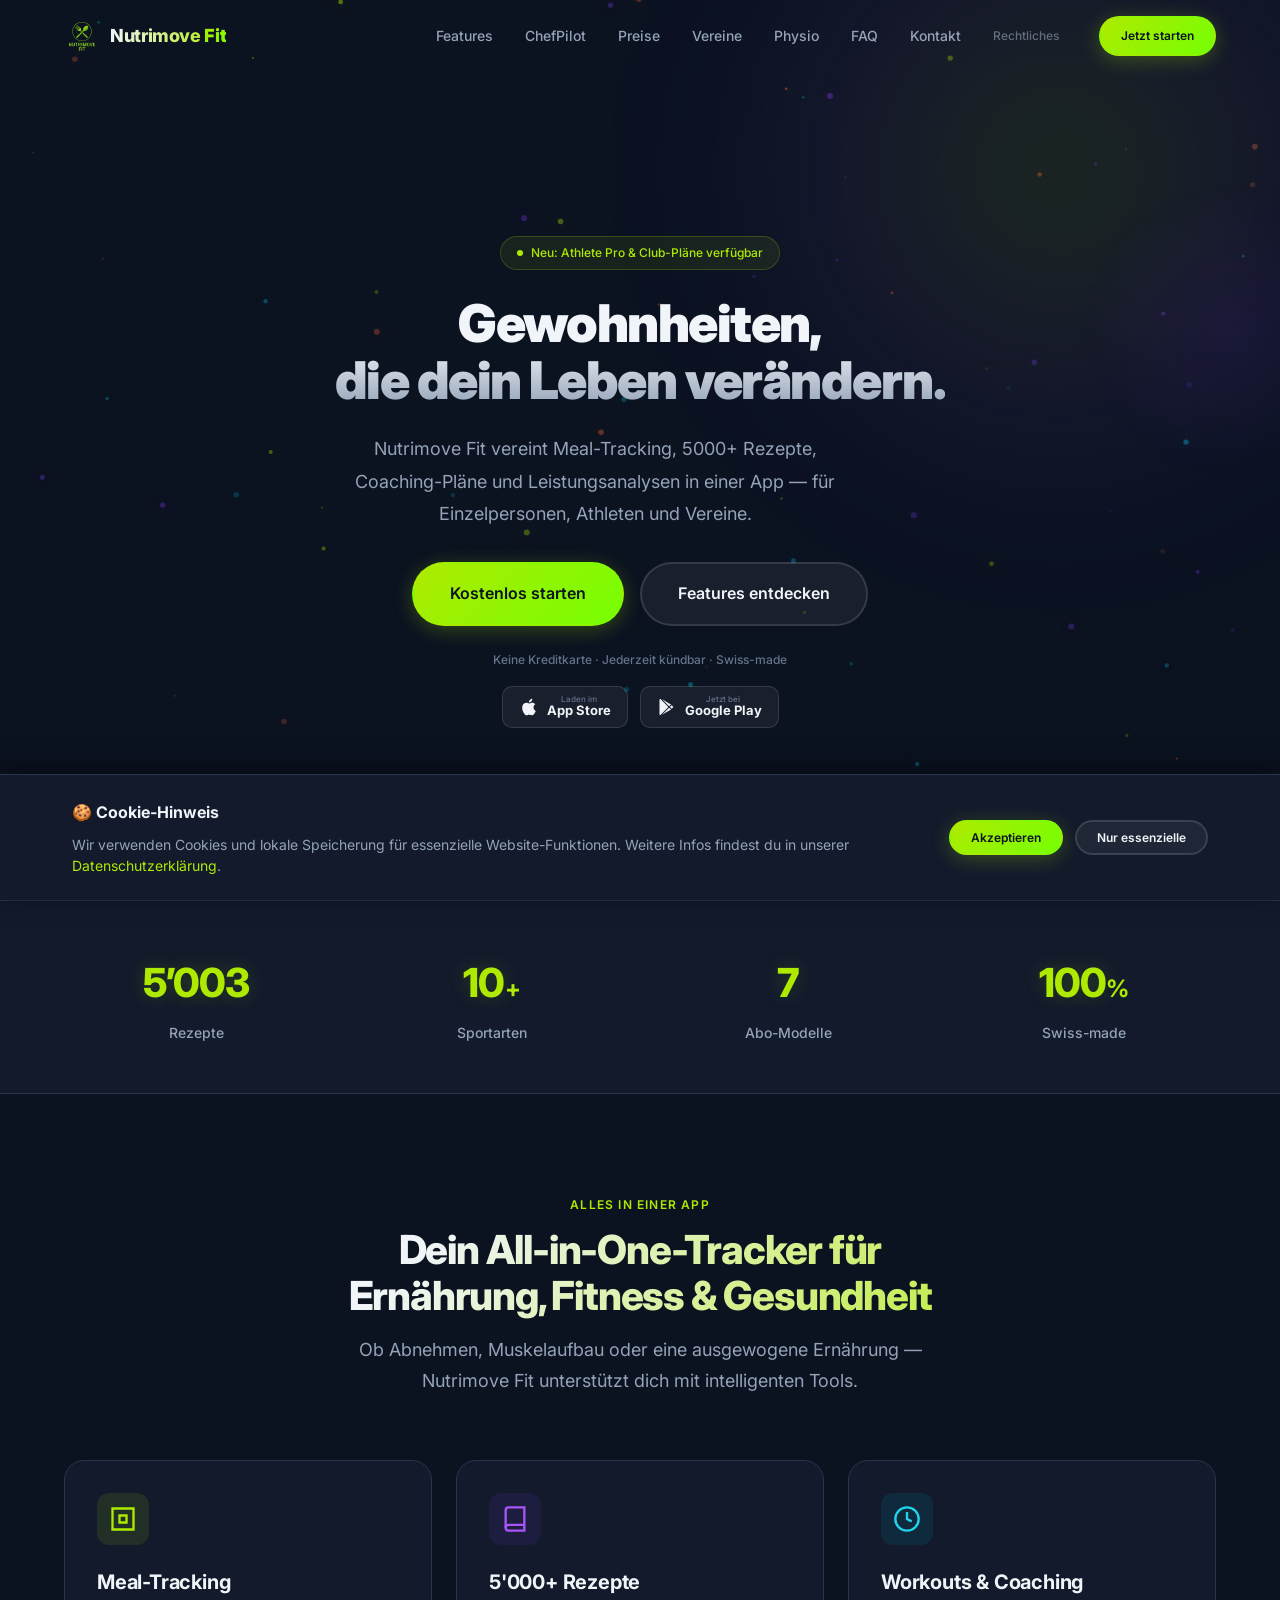
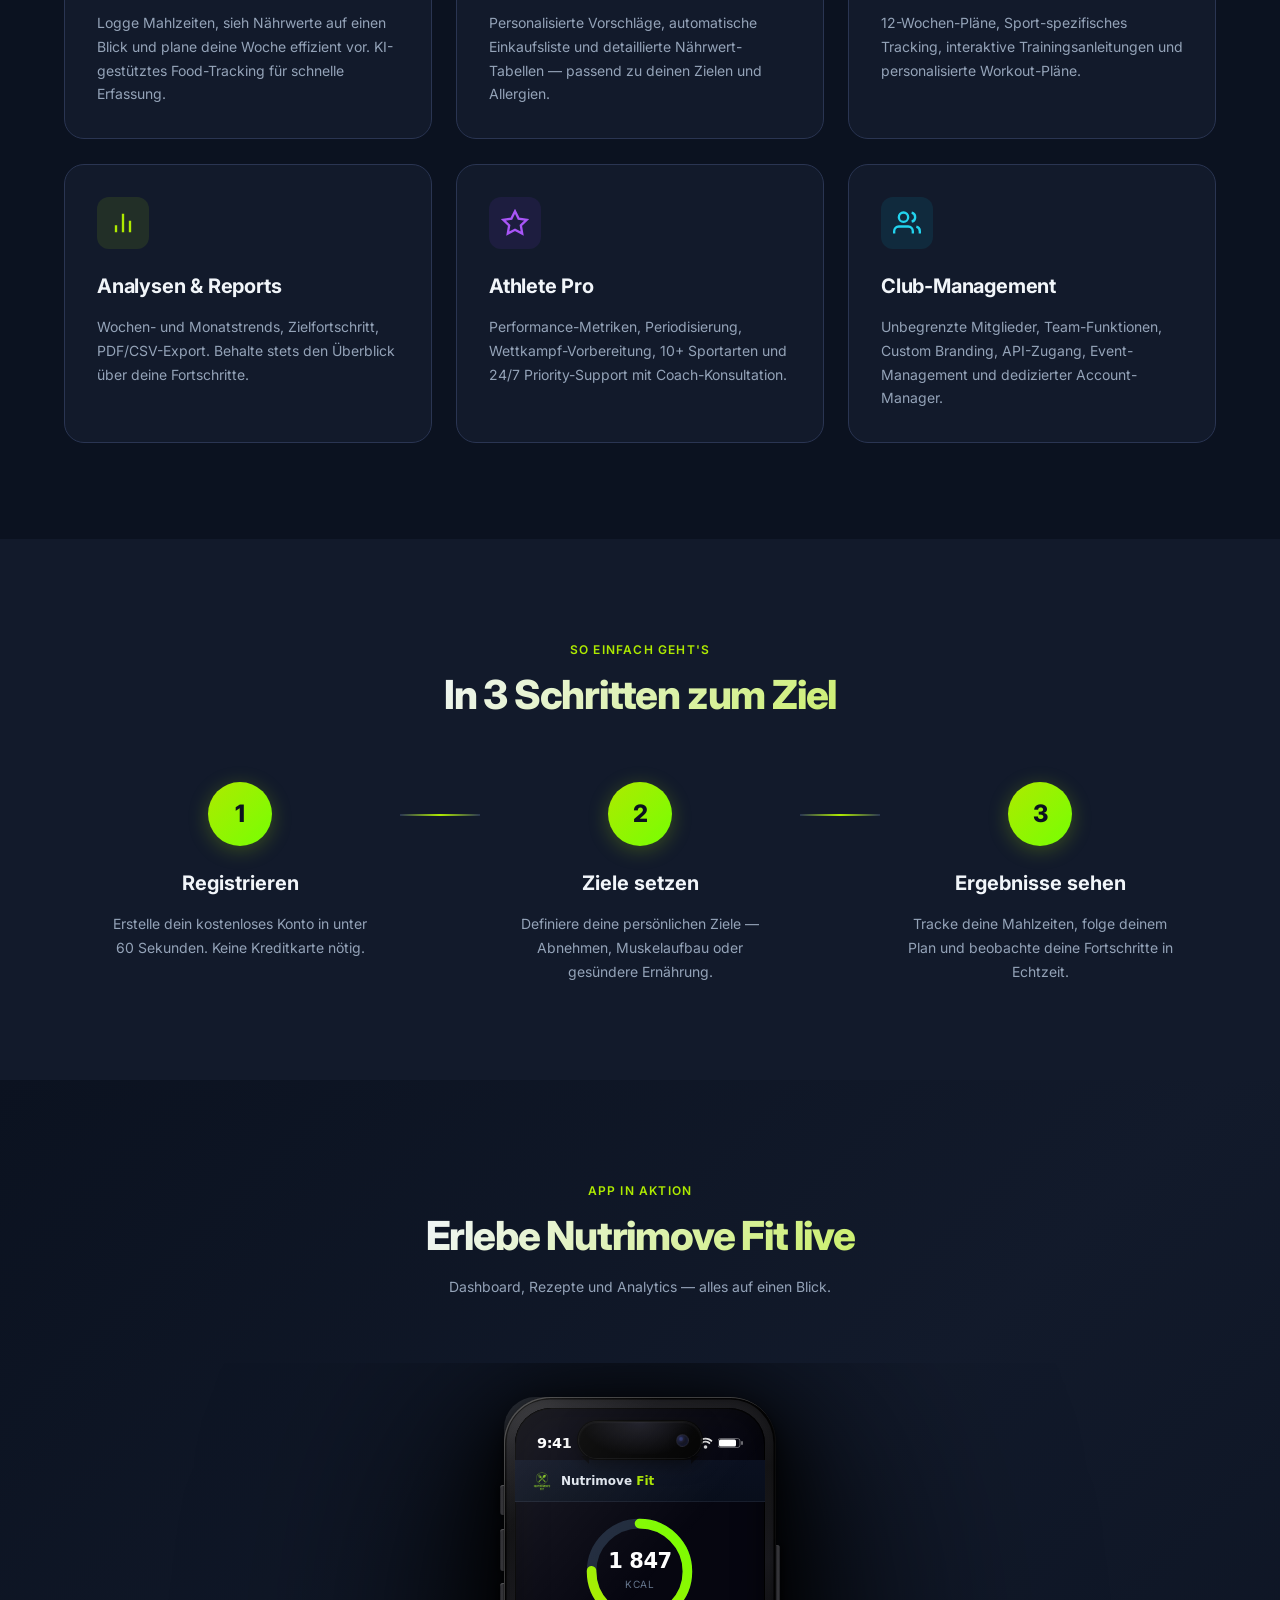
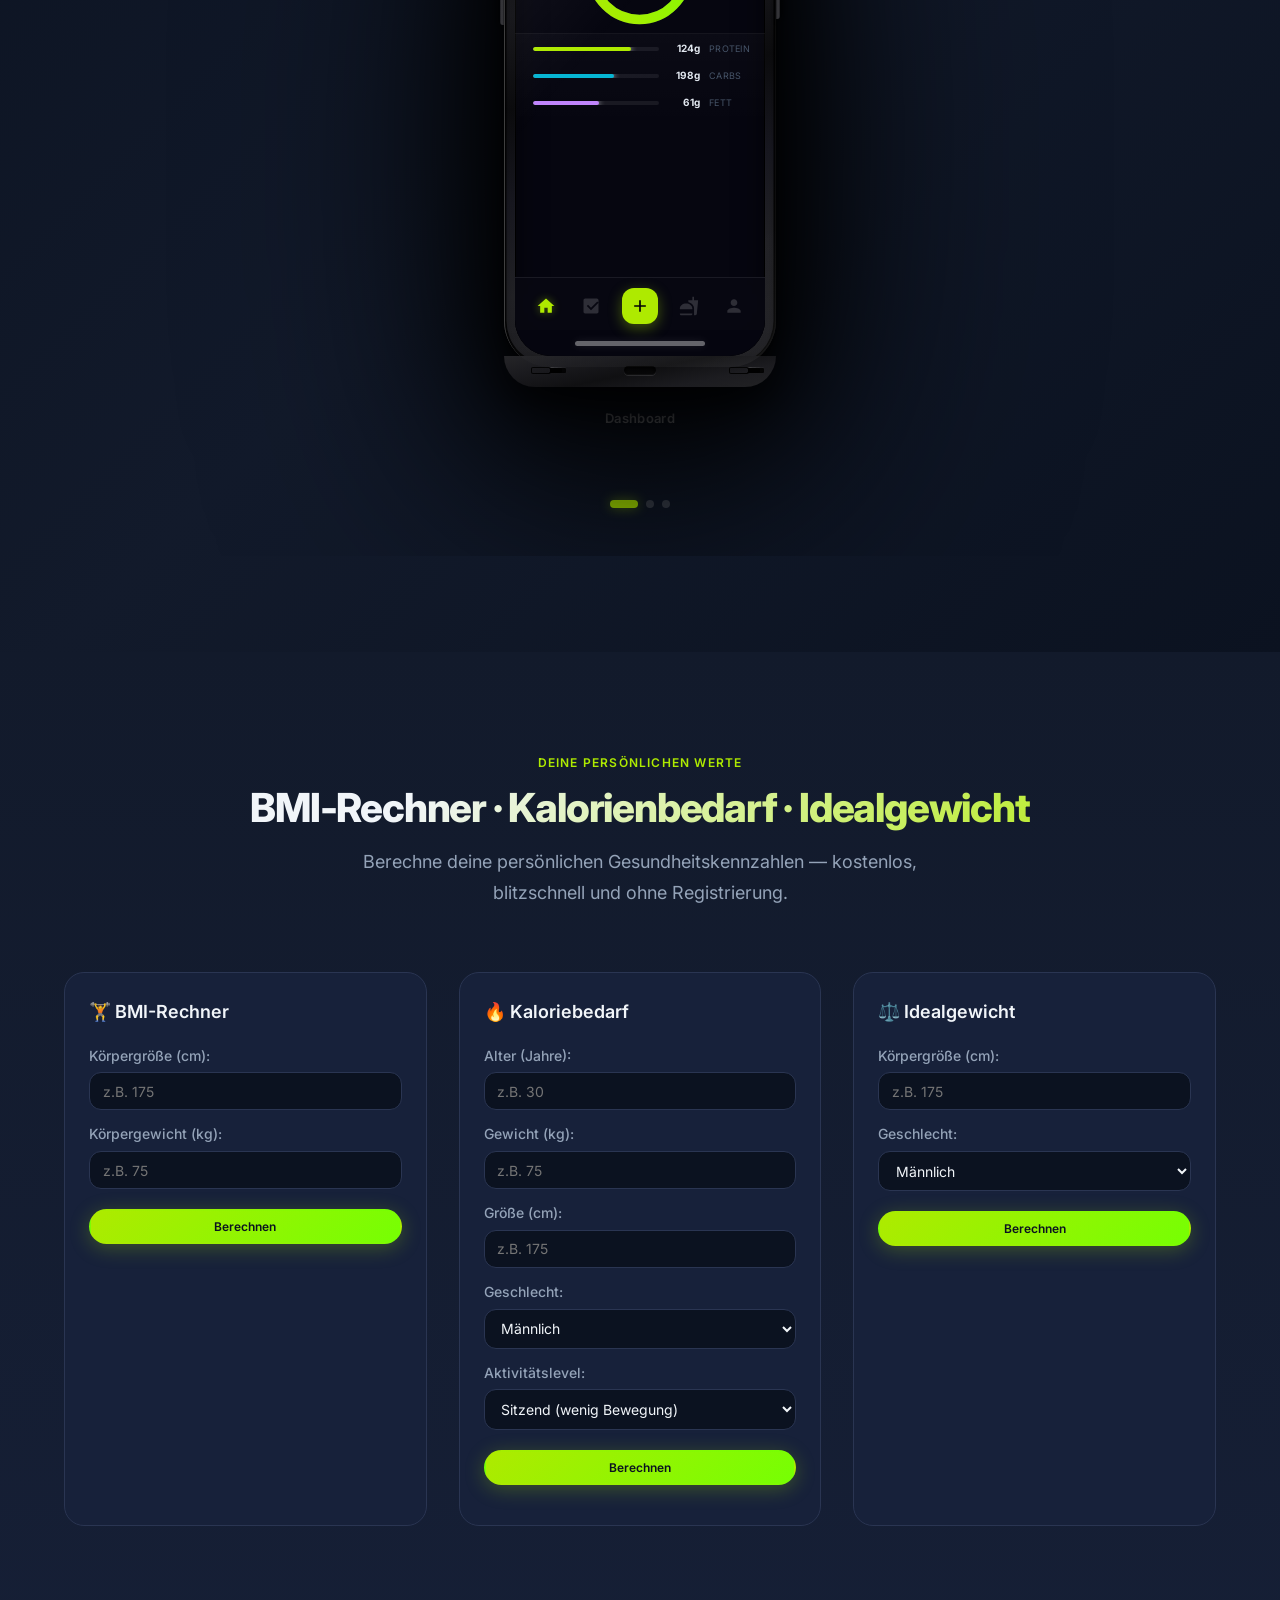
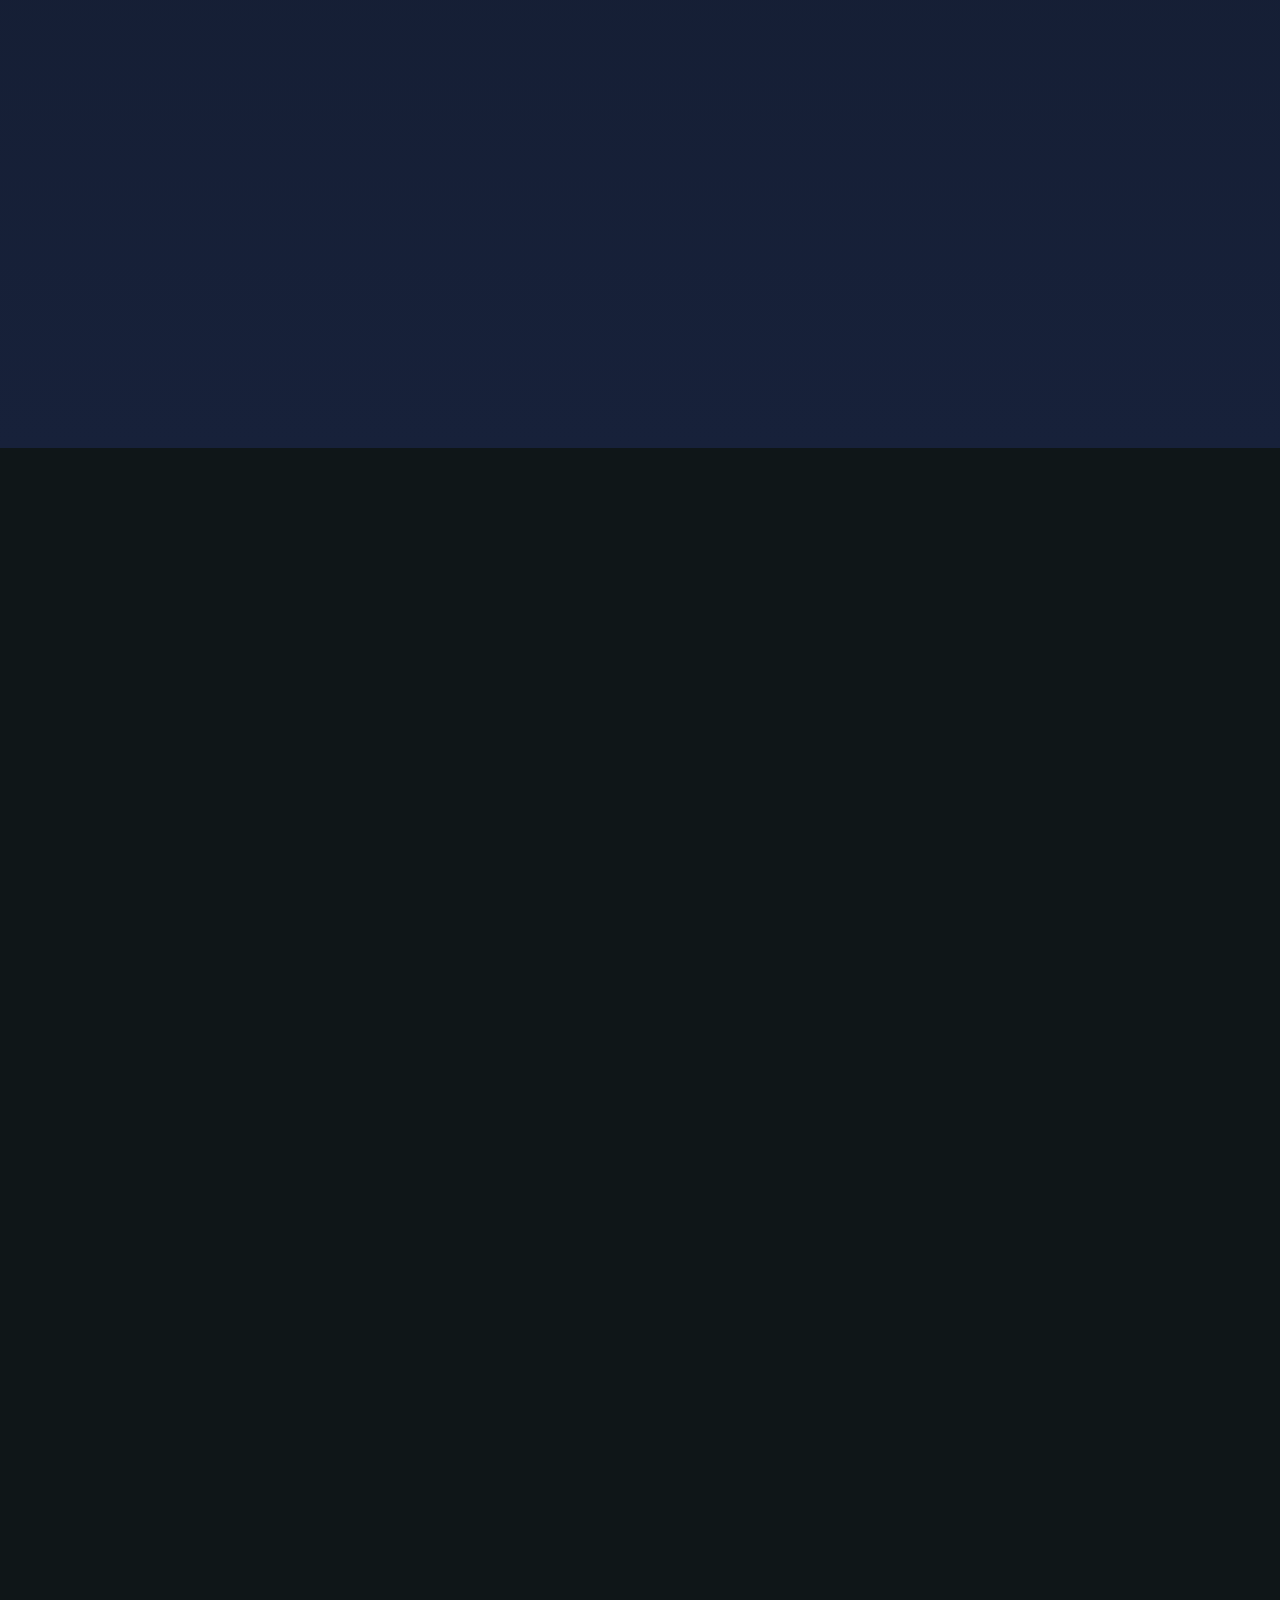
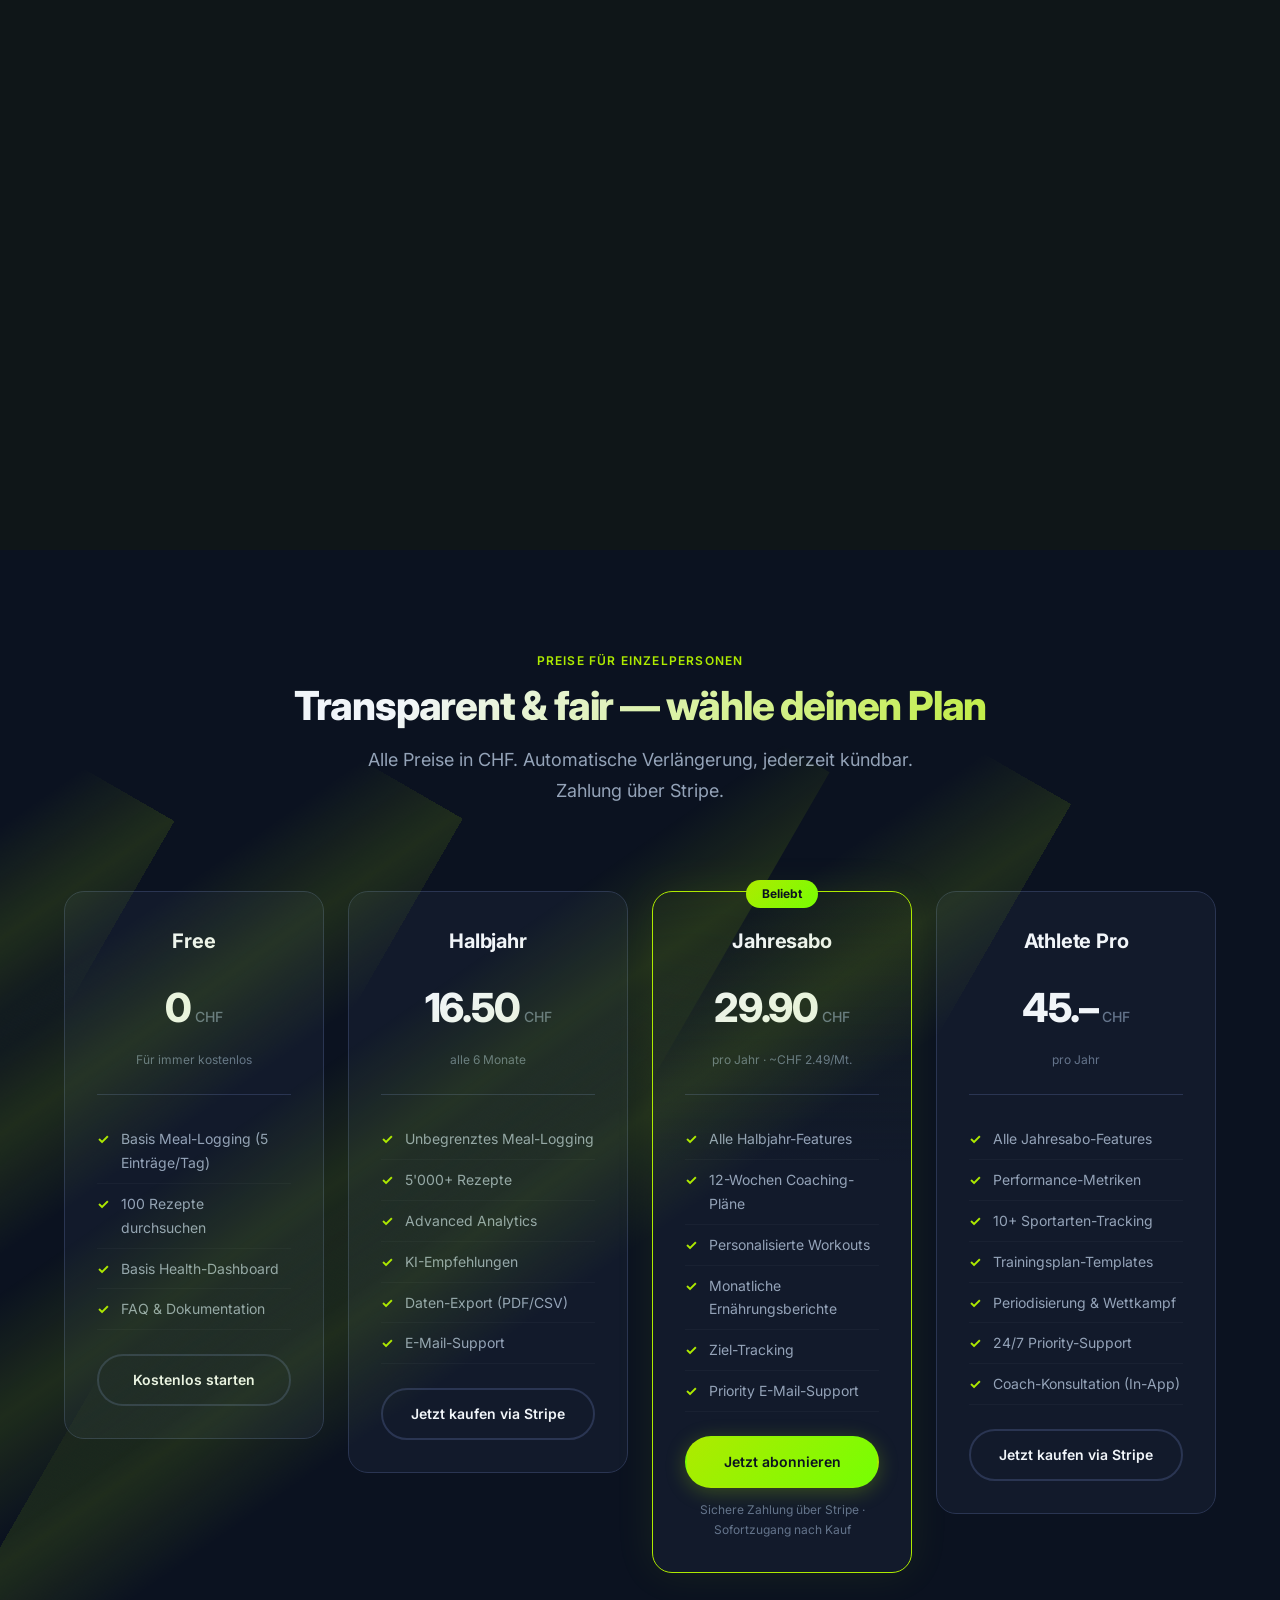
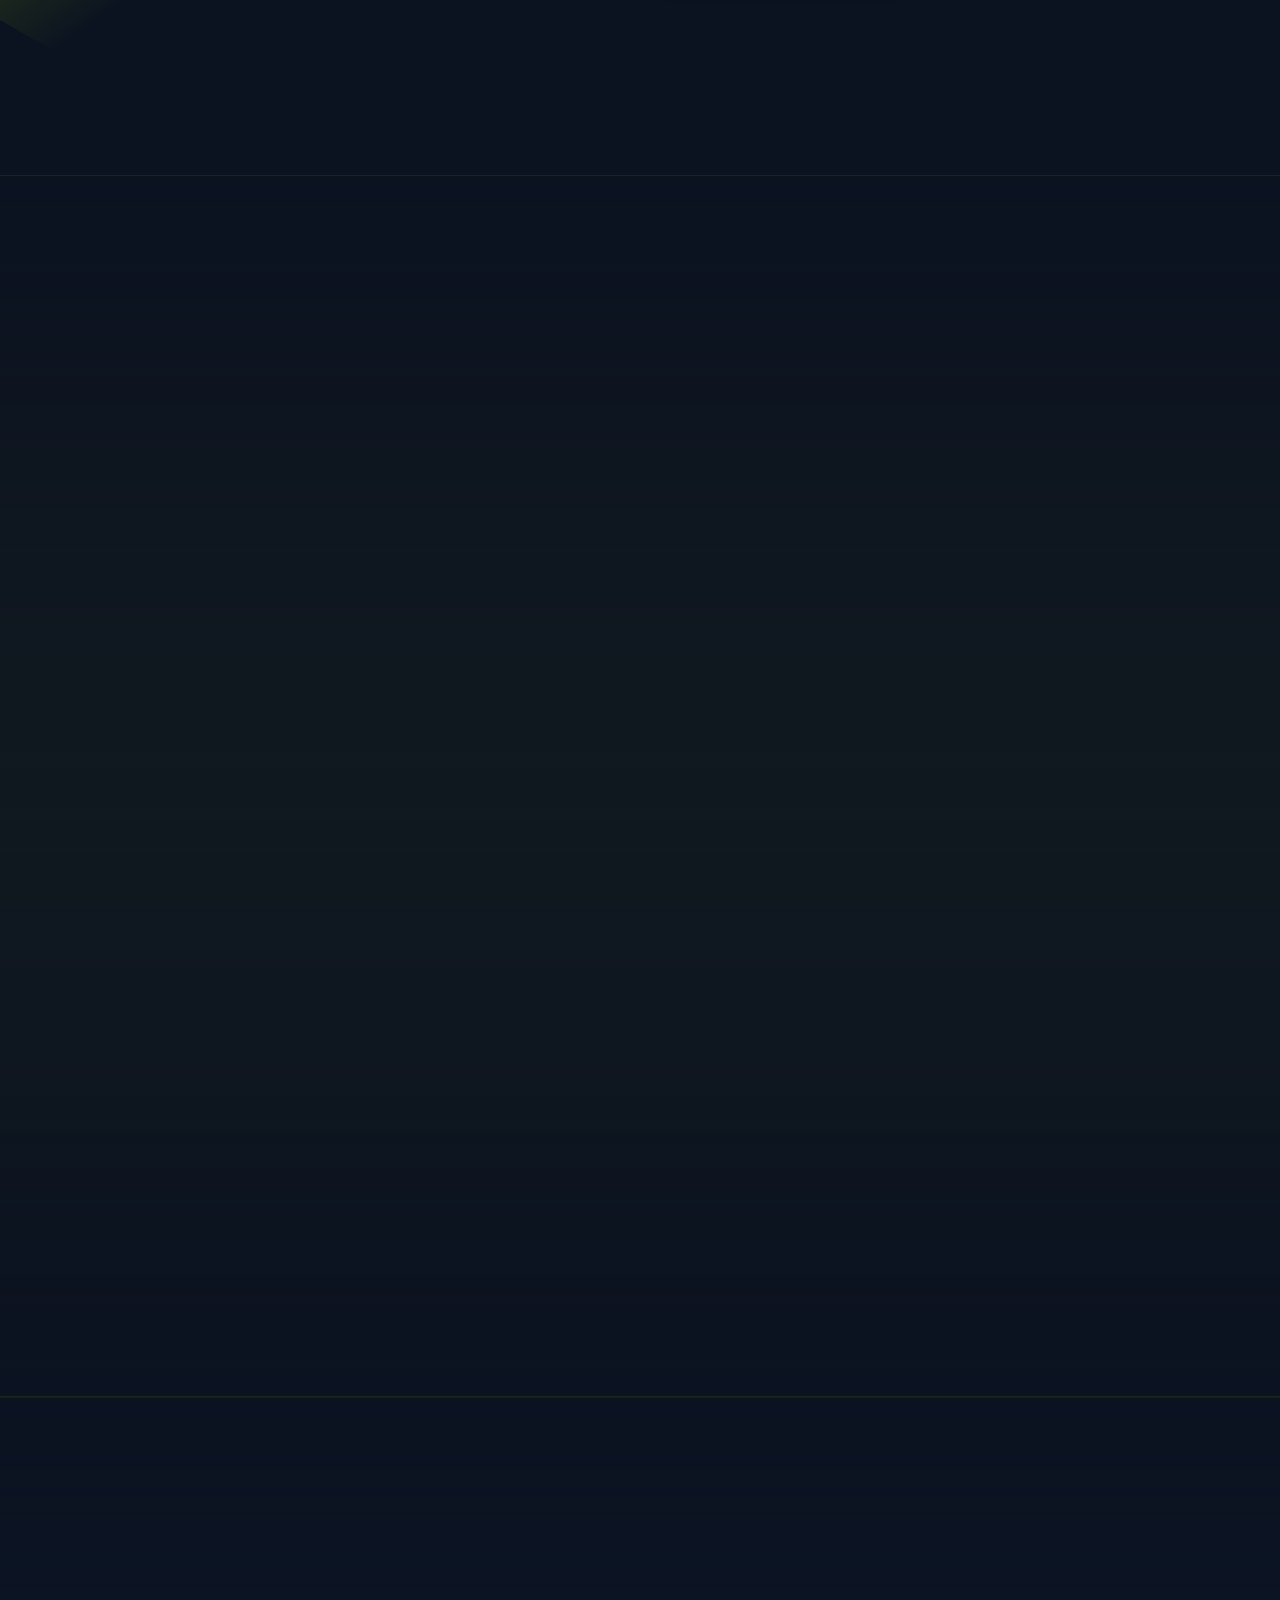
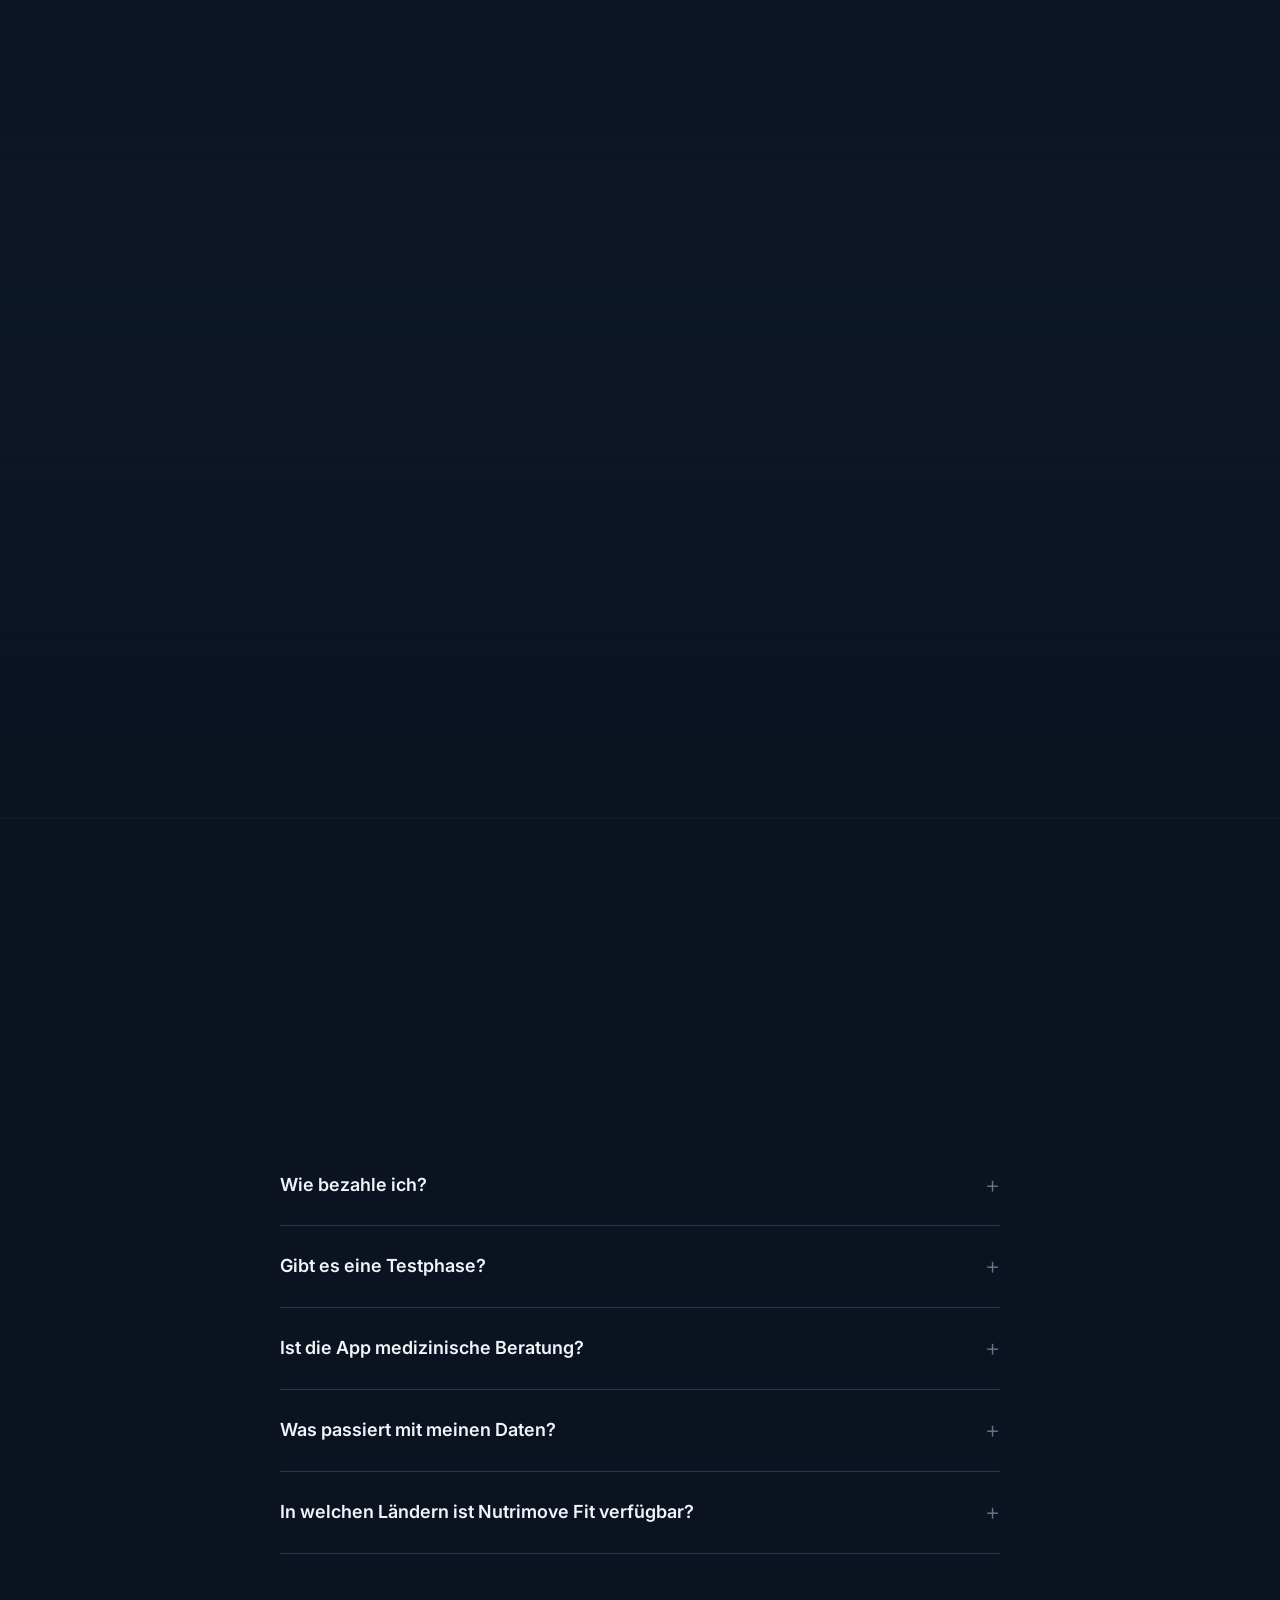
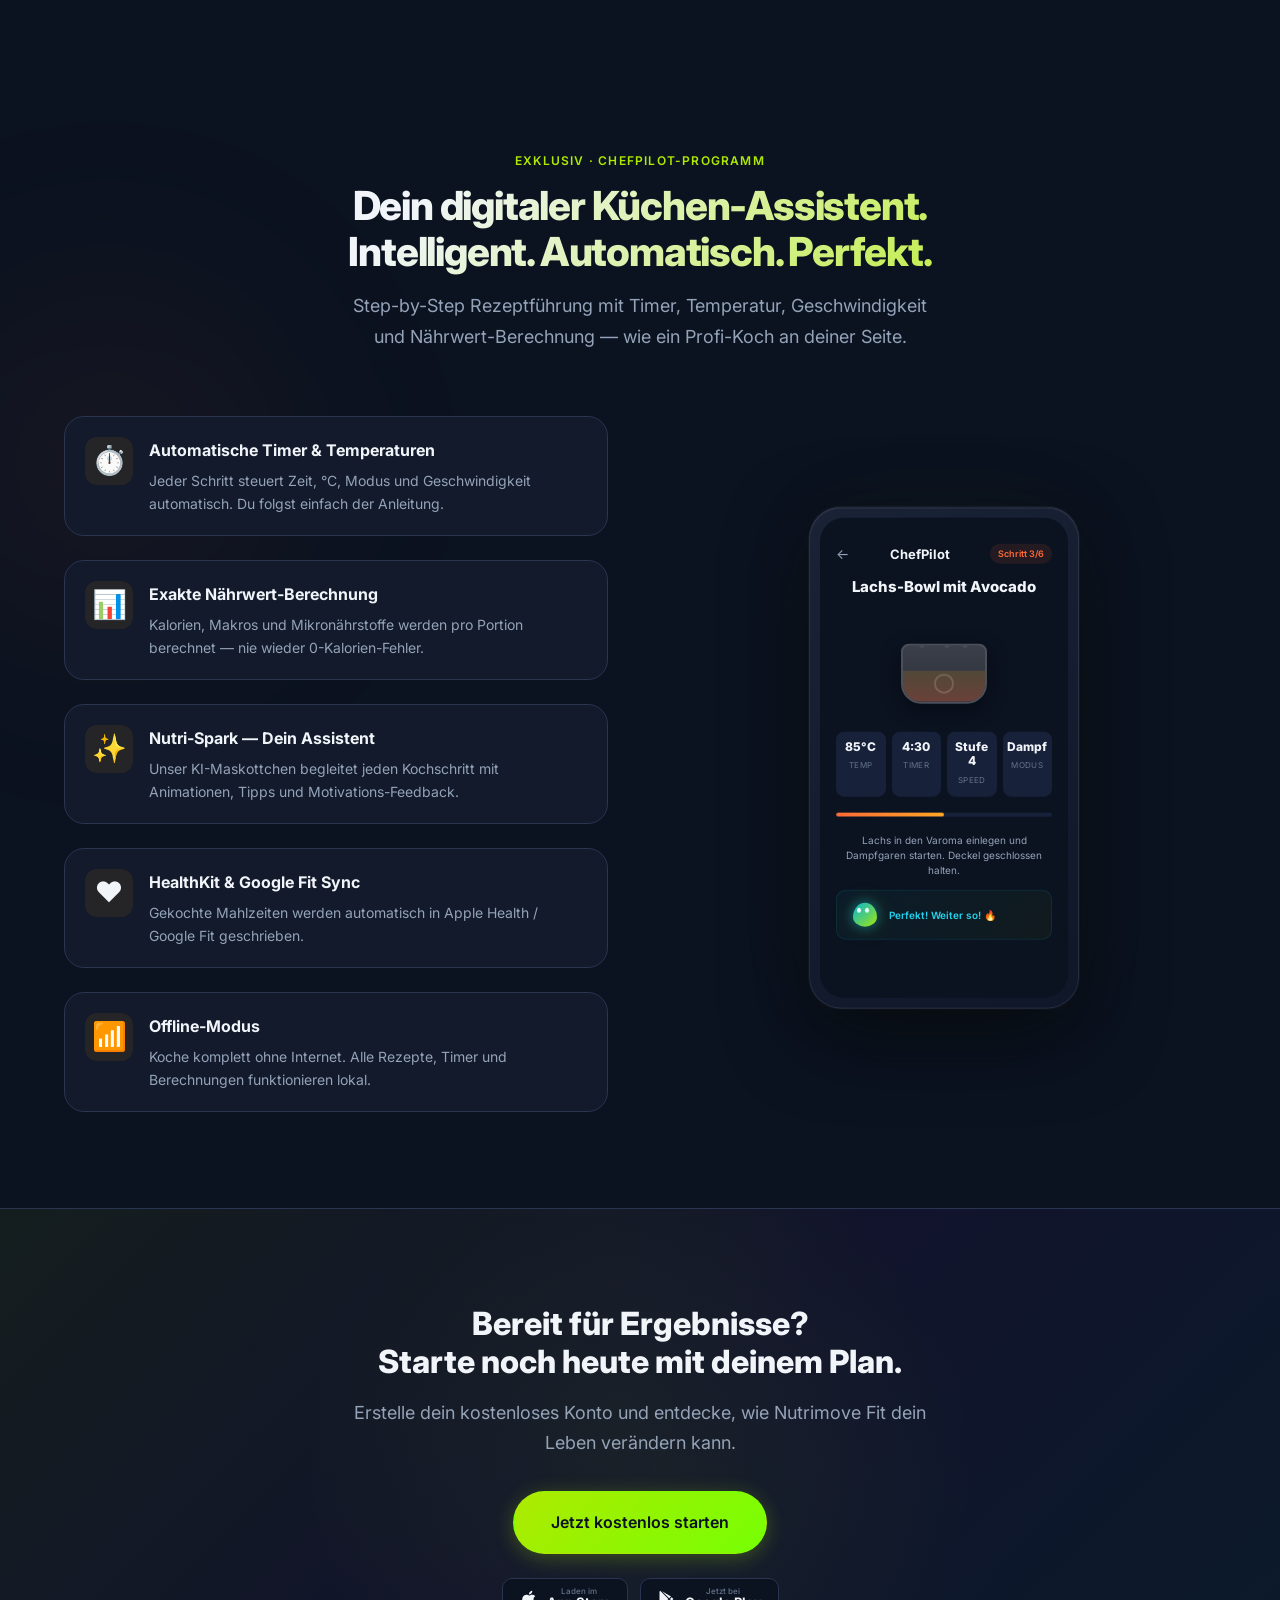
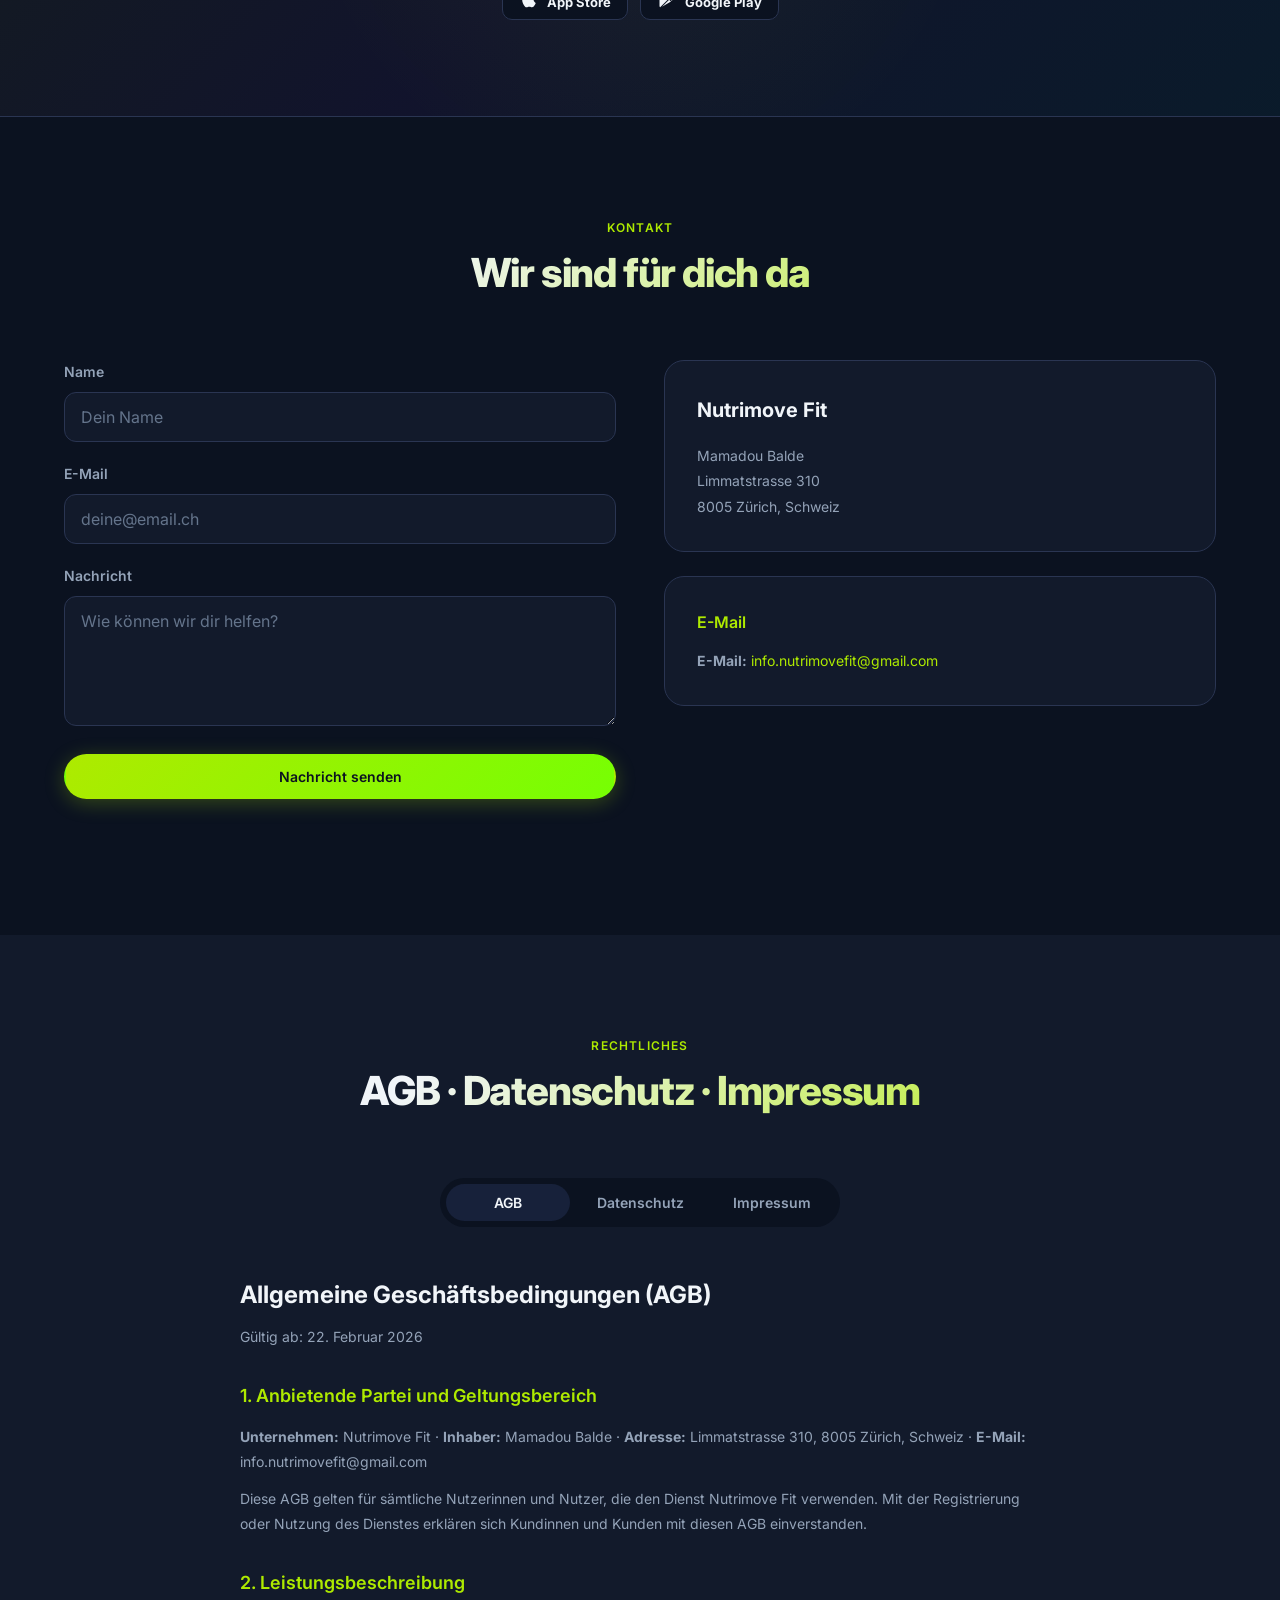
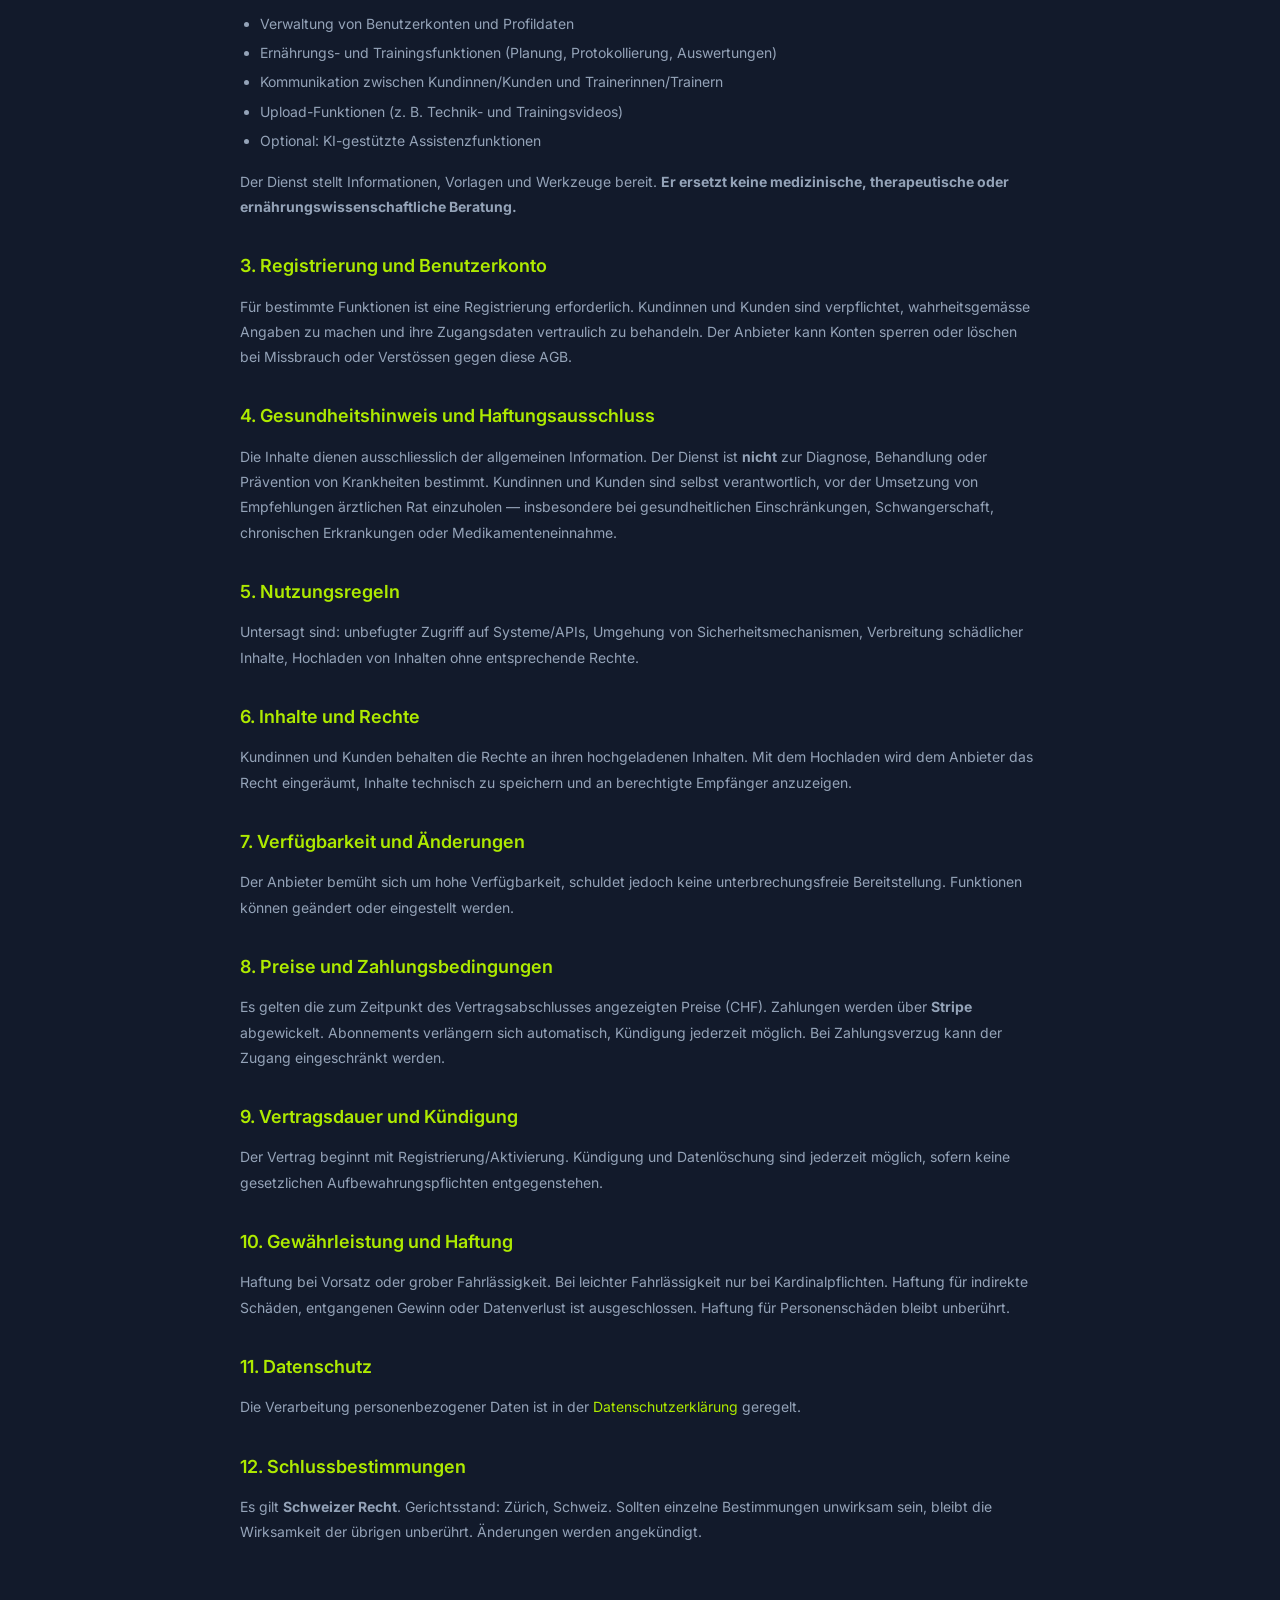
==== commit 874bf347: "restore: marketing website - revert accidental Flutter app deploy" ====
--- a/index.html
+++ b/index.html
@@ -1,38 +1,1202 @@
-<!DOCTYPE html>
-<html>
+﻿<!doctype html>
+<html lang="de">
 <head>
-  <!--
-    If you are serving your web app in a path other than the root, change the
-    href value below to reflect the base path you are serving from.
-
-    The path provided below has to start and end with a slash "/" in order for
-    it to work correctly.
-
-    For more details:
-    * https://developer.mozilla.org/en-US/docs/Web/HTML/Element/base
-
-    This is a placeholder for base href that will be replaced by the value of
-    the `--base-href` argument provided to `flutter build`.
-  -->
-  <base href="/">
-
-  <meta charset="UTF-8">
-  <meta content="IE=Edge" http-equiv="X-UA-Compatible">
-  <meta name="description" content="NUTRIMOVE – Ernährungsapp">
-
-  <!-- iOS meta tags & icons -->
-  <meta name="mobile-web-app-capable" content="yes">
-  <meta name="apple-mobile-web-app-status-bar-style" content="black">
-  <meta name="apple-mobile-web-app-title" content="NUTRIMOVE">
-  <link rel="apple-touch-icon" href="icons/Icon-192.png?v=20260105">
-
-  <!-- Favicon -->
-  <link rel="icon" type="image/png" href="favicon.png?v=20260105"/>
-
-  <title>NUTRIMOVE</title>
-  <link rel="manifest" href="manifest.json?v=20260105">
+  <meta charset="utf-8" />
+  <meta name="viewport" content="width=device-width,initial-scale=1" />
+  <!-- iOS / Mobile Meta -->
+  <meta name="apple-mobile-web-app-capable" content="yes" />
+  <meta name="apple-mobile-web-app-status-bar-style" content="black-translucent" />
+  <meta name="apple-mobile-web-app-title" content="Nutrimove Fit" />
+  <meta name="format-detection" content="telephone=no" />
+  <!-- theme-color entfernt (Firefox/Opera Warnung) -->
+  <title>Nutrimove Fit — Ernährung · Training · Tracking</title>
+  <meta name="description" content="Nutrimove Fit: Deine All-in-One App für Ernährung, Training und Gesundheit. 5000+ Rezepte, KI-Empfehlungen, Coaching-Pläne, BMI-Rechner, Kalorienbedarf. Jetzt kostenlos starten!" />
+  <link rel="apple-touch-icon" href="nutrimove_logo.png" />
+  <link rel="preconnect" href="https://fonts.googleapis.com" />
+  <link rel="preconnect" href="https://fonts.gstatic.com" crossorigin />
+  <link href="https://fonts.googleapis.com/css2?family=Inter:wght@400;500;600;700;800;900&display=swap" rel="stylesheet" />
+  <link rel="stylesheet" href="styles.css" />
+  <link rel="stylesheet" href="styles-inline.css" />
+  <script async src="https://js.stripe.com/v3/buy-button.js"></script>
 </head>
 <body>
-  <script src="flutter_bootstrap.js" async></script>
+
+<!-- ══════════ HEADER ══════════ -->
+<header class="header" id="top">
+  <div class="container header__inner">
+    <a href="#top" class="header__logo">
+      <img src="nutrimove_logo.png" alt="Nutrimove Fit" class="header__logo-img" />
+      <span class="header__logo-text">Nutrimove <span class="accent">Fit</span></span>
+    </a>
+    <nav class="header__nav" id="mainNav">
+      <a href="#features">Features</a>
+      <a href="#chefpilot">ChefPilot</a>
+      <a href="#pricing">Preise</a>
+      <a href="#clubs">Vereine</a>
+      <a href="#physio">Physio</a>
+      <a href="#faq">FAQ</a>
+      <a href="#contact">Kontakt</a>
+      <a href="#legal" class="nav-legal">Rechtliches</a>
+    </nav>
+    <a href="#pricing" class="btn btn--sm btn--primary header__cta">Jetzt starten</a>
+    <button class="header__burger" id="navToggle" aria-label="Menü öffnen">
+      <span></span><span></span><span></span>
+    </button>
+  </div>
+</header>
+
+<main>
+
+<!-- ══════════ HERO ══════════ -->
+<section class="hero">
+  <div class="hero__bg-glow"></div>
+  <div class="container hero__inner">
+    <div class="hero__content">
+      <span class="hero__badge">
+        <span class="hero__badge-dot"></span>
+        Neu: Athlete Pro &amp; Club-Pläne verfügbar
+      </span>
+      <h1 class="hero__title">Gewohnheiten,<br>die dein Leben&nbsp;verändern.</h1>
+      <p class="hero__sub">Nutrimove Fit vereint Meal-Tracking, 5000+ Rezepte, Coaching-Pläne und Leistungsanalysen in einer App — für Einzelpersonen, Athleten und Vereine.</p>
+      <div class="hero__actions">
+        <a href="#pricing" class="btn btn--primary btn--lg">Kostenlos starten</a>
+        <a href="#features" class="btn btn--ghost btn--lg">Features entdecken</a>
+      </div>
+      <p class="hero__trust">Keine Kreditkarte · Jederzeit kündbar · Swiss-made</p>
+      <!-- App Store Buttons -->
+      <div class="hero__stores">
+        <a href="#" class="store-badge" aria-label="App Store">
+          <svg width="20" height="20" viewBox="0 0 24 24" fill="currentColor"><path d="M18.71 19.5c-.83 1.24-1.71 2.45-3.05 2.47-1.34.03-1.77-.79-3.29-.79-1.53 0-2 .77-3.27.82-1.31.05-2.3-1.32-3.14-2.53C4.25 17 2.94 12.45 4.7 9.39c.87-1.52 2.43-2.48 4.12-2.51 1.28-.02 2.5.87 3.29.87.78 0 2.26-1.07 3.8-.91.65.03 2.47.26 3.64 1.98-.09.06-2.17 1.28-2.15 3.81.03 3.02 2.65 4.03 2.68 4.04-.03.07-.42 1.44-1.38 2.83M13 3.5c.73-.83 1.94-1.46 2.94-1.5.13 1.17-.34 2.35-1.04 3.19-.69.85-1.83 1.51-2.95 1.42-.15-1.15.41-2.35 1.05-3.11z"/></svg>
+          <div><small>Laden im</small><strong>App Store</strong></div>
+        </a>
+        <a href="#" class="store-badge" aria-label="Google Play">
+          <svg width="20" height="20" viewBox="0 0 24 24" fill="currentColor"><path d="M3 20.5v-17c0-.59.34-1.11.84-1.35L13.69 12l-9.85 9.85c-.5-.24-.84-.76-.84-1.35m13.81-5.38L6.05 21.34l8.49-8.49 2.27 2.27m.91-.91L19.65 12l-1.92-2.21-2.27 2.27 2.26 2.15M6.05 2.66l10.76 6.22-2.27 2.27-8.49-8.49z"/></svg>
+          <div><small>Jetzt bei</small><strong>Google Play</strong></div>
+        </a>
+      </div>
+    </div>
+  </div>
+</section>
+
+<!-- ══════════ SOCIAL PROOF ══════════ -->
+<section class="stats">
+  <div class="container stats__inner">
+    <div class="stat reveal">
+      <span class="stat__num" data-target="5000">0</span>
+      <span class="stat__label">Rezepte</span>
+    </div>
+    <div class="stat reveal">
+      <span class="stat__num" data-target="10">0</span><span class="stat__plus">+</span>
+      <span class="stat__label">Sportarten</span>
+    </div>
+    <div class="stat reveal">
+      <span class="stat__num" data-target="7">0</span>
+      <span class="stat__label">Abo-Modelle</span>
+    </div>
+    <div class="stat reveal">
+      <span class="stat__num" data-target="100">0</span><span class="stat__plus">%</span>
+      <span class="stat__label">Swiss-made</span>
+    </div>
+  </div>
+</section>
+
+<!-- ══════════ FEATURES ══════════ -->
+<section id="features" class="features section">
+  <div class="container">
+    <div class="section__head reveal">
+      <span class="section__eyebrow">Alles in einer App</span>
+      <h2 class="section__title">Dein All-in-One-Tracker für<br>Ernährung, Fitness &amp; Gesundheit</h2>
+      <p class="section__sub">Ob Abnehmen, Muskelaufbau oder eine ausgewogene Ernährung — Nutrimove Fit unterstützt dich mit intelligenten Tools.</p>
+    </div>
+    <div class="features__grid">
+      <article class="feature-card reveal">
+        <div class="feature-card__icon feature-card__icon--lime">
+          <svg width="28" height="28" fill="none" viewBox="0 0 24 24" stroke="currentColor" stroke-width="2"><path d="M3 3h18v18H3z"/><path d="M9 9h6v6H9z"/></svg>
+        </div>
+        <h3>Meal-Tracking</h3>
+        <p>Logge Mahlzeiten, sieh Nährwerte auf einen Blick und plane deine Woche effizient vor. KI-gestütztes Food-Tracking für schnelle Erfassung.</p>
+      </article>
+      <article class="feature-card reveal">
+        <div class="feature-card__icon feature-card__icon--violet">
+          <svg width="28" height="28" fill="none" viewBox="0 0 24 24" stroke="currentColor" stroke-width="2"><path d="M4 19.5A2.5 2.5 0 016.5 17H20"/><path d="M6.5 2H20v20H6.5A2.5 2.5 0 014 19.5v-15A2.5 2.5 0 016.5 2z"/></svg>
+        </div>
+        <h3>5'000+ Rezepte</h3>
+        <p>Personalisierte Vorschläge, automatische Einkaufsliste und detaillierte Nährwert-Tabellen — passend zu deinen Zielen und Allergien.</p>
+      </article>
+      <article class="feature-card reveal">
+        <div class="feature-card__icon feature-card__icon--cyan">
+          <svg width="28" height="28" fill="none" viewBox="0 0 24 24" stroke="currentColor" stroke-width="2"><circle cx="12" cy="12" r="10"/><path d="M12 6v6l4 2"/></svg>
+        </div>
+        <h3>Workouts &amp; Coaching</h3>
+        <p>12-Wochen-Pläne, Sport-spezifisches Tracking, interaktive Trainingsanleitungen und personalisierte Workout-Pläne.</p>
+      </article>
+      <article class="feature-card reveal">
+        <div class="feature-card__icon feature-card__icon--lime">
+          <svg width="28" height="28" fill="none" viewBox="0 0 24 24" stroke="currentColor" stroke-width="2"><path d="M18 20V10"/><path d="M12 20V4"/><path d="M6 20v-6"/></svg>
+        </div>
+        <h3>Analysen &amp; Reports</h3>
+        <p>Wochen- und Monatstrends, Zielfortschritt, PDF/CSV-Export. Behalte stets den Überblick über deine Fortschritte.</p>
+      </article>
+      <article class="feature-card reveal">
+        <div class="feature-card__icon feature-card__icon--violet">
+          <svg width="28" height="28" fill="none" viewBox="0 0 24 24" stroke="currentColor" stroke-width="2"><polygon points="12 2 15.09 8.26 22 9.27 17 14.14 18.18 21.02 12 17.77 5.82 21.02 7 14.14 2 9.27 8.91 8.26"/></svg>
+        </div>
+        <h3>Athlete Pro</h3>
+        <p>Performance-Metriken, Periodisierung, Wettkampf-Vorbereitung, 10+ Sportarten und 24/7 Priority-Support mit Coach-Konsultation.</p>
+      </article>
+      <article class="feature-card reveal">
+        <div class="feature-card__icon feature-card__icon--cyan">
+          <svg width="28" height="28" fill="none" viewBox="0 0 24 24" stroke="currentColor" stroke-width="2"><path d="M17 21v-2a4 4 0 00-4-4H5a4 4 0 00-4 4v2"/><circle cx="9" cy="7" r="4"/><path d="M23 21v-2a4 4 0 00-3-3.87"/><path d="M16 3.13a4 4 0 010 7.75"/></svg>
+        </div>
+        <h3>Club-Management</h3>
+        <p>Unbegrenzte Mitglieder, Team-Funktionen, Custom Branding, API-Zugang, Event-Management und dedizierter Account-Manager.</p>
+      </article>
+    </div>
+  </div>
+</section>
+
+<!-- ══════════ HOW IT WORKS ══════════ -->
+<section class="how section">
+  <div class="container">
+    <div class="section__head reveal">
+      <span class="section__eyebrow">So einfach geht's</span>
+      <h2 class="section__title">In 3 Schritten zum Ziel</h2>
+    </div>
+    <div class="how__steps">
+      <div class="how__step reveal">
+        <div class="how__num">1</div>
+        <h3>Registrieren</h3>
+        <p>Erstelle dein kostenloses Konto in unter 60 Sekunden. Keine Kreditkarte nötig.</p>
+      </div>
+      <div class="how__connector"></div>
+      <div class="how__step reveal">
+        <div class="how__num">2</div>
+        <h3>Ziele setzen</h3>
+        <p>Definiere deine persönlichen Ziele — Abnehmen, Muskelaufbau oder gesündere Ernährung.</p>
+      </div>
+      <div class="how__connector"></div>
+      <div class="how__step reveal">
+        <div class="how__num">3</div>
+        <h3>Ergebnisse sehen</h3>
+        <p>Tracke deine Mahlzeiten, folge deinem Plan und beobachte deine Fortschritte in Echtzeit.</p>
+      </div>
+    </div>
+  </div>
+</section>
+
+<!-- ══════════ APP SHOWCASE (3 PHONES CAROUSEL) ══════════ -->
+<section id="showcase" class="showcase section">
+  <div class="container">
+    <div class="section__head reveal">
+      <span class="section__eyebrow">App in Aktion</span>
+      <h2 class="section__title">Erlebe Nutrimove Fit live</h2>
+      <p class="section__sub">Dashboard, Rezepte und Analytics — alles auf einen Blick.</p>
+    </div>
+
+    <div class="phones-carousel">
+      <div class="phones-track" id="phonesTrack">
+
+        <!-- ── Phone 1: Dashboard ── -->
+        <div class="phone-slide">
+          <div class="iphone17">
+            <div class="iphone17__btn-action"></div>
+            <div class="iphone17__btn-vol-up"></div>
+            <div class="iphone17__btn-vol-down"></div>
+            <div class="iphone17__btn-power"></div>
+            <div class="iphone17__body">
+              <div class="iphone17__screen">
+                <div class="iphone17__island"><div class="iphone17__island-cam"></div></div>
+                <div class="iphone17__statusbar">
+                  <span class="iphone17__time">9:41</span>
+                  <div class="iphone17__status-icons">
+                    <svg width="16" height="12" viewBox="0 0 16 12" fill="white"><rect x="0" y="4" width="3" height="8" rx="1"/><rect x="4" y="2.5" width="3" height="9.5" rx="1"/><rect x="8" y="1" width="3" height="11" rx="1"/><rect x="12" y="0" width="3" height="12" rx="1" opacity=".3"/></svg>
+                    <svg width="15" height="12" viewBox="0 0 15 12" fill="white"><path d="M7.5 2.5C9.8 2.5 11.9 3.5 13.3 5.1L14.5 3.8C12.8 1.9 10.3.7 7.5.7S2.2 1.9.5 3.8l1.2 1.3C3.1 3.5 5.2 2.5 7.5 2.5z"/><path d="M7.5 5.5C9 5.5 10.3 6.1 11.3 7.2L12.5 5.9C11.2 4.5 9.4 3.7 7.5 3.7S3.8 4.5 2.5 5.9l1.2 1.3C4.7 6.1 6 5.5 7.5 5.5z"/><circle cx="7.5" cy="10" r="1.8"/></svg>
+                    <svg width="25" height="12" viewBox="0 0 25 12" fill="white"><rect x="0" y="1.5" width="22" height="9" rx="2.5" stroke="white" stroke-width="1" fill="none" opacity=".35"/><rect x="23" y="4" width="2" height="4" rx="1" fill="white" opacity=".4"/><rect x="1" y="2.5" width="17" height="7" rx="1.5" fill="white"/></svg>
+                  </div>
+                </div>
+                <div class="iphone17__content">
+                  <div class="i17-app-header">
+                    <img src="nutrimove_logo.png" alt="" class="i17-logo" />
+                    <span class="i17-app-name">Nutrimove <strong>Fit</strong></span>
+                  </div>
+                  <div class="i17-ring-wrap">
+                    <svg viewBox="0 0 120 120" width="115" height="115">
+                      <circle cx="60" cy="60" r="50" fill="none" stroke="#1E293B" stroke-width="10"/>
+                      <circle cx="60" cy="60" r="50" fill="none" stroke="url(#rg1)" stroke-width="10" stroke-linecap="round" stroke-dasharray="314" stroke-dashoffset="78" transform="rotate(-90 60 60)"/>
+                      <defs><linearGradient id="rg1" x1="0" y1="0" x2="1" y2="1"><stop offset="0%" stop-color="#AEEA00"/><stop offset="100%" stop-color="#76FF03"/></linearGradient></defs>
+                    </svg>
+                    <div class="i17-ring-text"><span class="i17-ring-num">1 847</span><span class="i17-ring-lbl">kcal</span></div>
+                  </div>
+                  <div class="i17-macros">
+                    <div class="i17-macro">
+                      <div class="i17-macro-track"><div class="i17-macro-fill" style="width:78%;background:#AEEA00"></div></div>
+                      <span class="i17-macro-val">124g</span><span class="i17-macro-lbl">Protein</span>
+                    </div>
+                    <div class="i17-macro">
+                      <div class="i17-macro-track"><div class="i17-macro-fill" style="width:64%;background:#06B6D4"></div></div>
+                      <span class="i17-macro-val">198g</span><span class="i17-macro-lbl">Carbs</span>
+                    </div>
+                    <div class="i17-macro">
+                      <div class="i17-macro-track"><div class="i17-macro-fill" style="width:52%;background:#C084FC"></div></div>
+                      <span class="i17-macro-val">61g</span><span class="i17-macro-lbl">Fett</span>
+                    </div>
+                  </div>
+                </div>
+                <div class="iphone17__bottomnav">
+                  <span class="i17-bnav i17-bnav--active" aria-hidden="true"><svg width="20" height="20" viewBox="0 0 24 24" fill="currentColor"><path d="M10 20v-6h4v6h5v-8h3L12 3 2 12h3v8z"/></svg></span>
+                  <span class="i17-bnav" aria-hidden="true"><svg width="20" height="20" viewBox="0 0 24 24" fill="currentColor"><path d="M19 3H5c-1.1 0-2 .9-2 2v14c0 1.1.9 2 2 2h14c1.1 0 2-.9 2-2V5c0-1.1-.9-2-2-2zm-7 14l-5-5 1.41-1.41L12 14.17l7.59-7.59L21 8l-9 9z" opacity=".5"/></svg></span>
+                  <span class="i17-bnav i17-bnav--add" aria-hidden="true"><svg width="20" height="20" viewBox="0 0 24 24" fill="currentColor"><path d="M19 13h-6v6h-2v-6H5v-2h6V5h2v6h6v2z"/></svg></span>
+                  <span class="i17-bnav" aria-hidden="true"><svg width="20" height="20" viewBox="0 0 24 24" fill="currentColor"><path d="M18.06 22.99h1.66c.84 0 1.53-.64 1.63-1.46L23 5.05h-5V1h-1.97v4.05h-4.97l.3 2.34c1.71.47 3.31 1.32 4.27 2.26 1.44 1.42 2.43 2.89 2.43 5.29v8.05zM1 21.99V21h15.03v.99c0 .55-.45 1-1.01 1H2.01c-.56 0-1.01-.45-1.01-1zm15.03-7c0-3.5-3.47-5.99-7.52-5.99S1 11.49 1 14.99v1h15.03v-1z" opacity=".5"/></svg></span>
+                  <span class="i17-bnav" aria-hidden="true"><svg width="20" height="20" viewBox="0 0 24 24" fill="currentColor"><path d="M12 12c2.21 0 4-1.79 4-4s-1.79-4-4-4-4 1.79-4 4 1.79 4 4 4zm0 2c-2.67 0-8 1.34-8 4v2h16v-2c0-2.66-5.33-4-8-4z" opacity=".5"/></svg></span>
+                </div>
+                <div class="iphone17__home-indicator"></div>
+              </div>
+            </div>
+            <div class="iphone17__bottom-edge">
+              <div class="iphone17__speaker"></div>
+              <div class="iphone17__usbc"></div>
+              <div class="iphone17__speaker"></div>
+            </div>
+          </div>
+          <div class="phone-label">Dashboard</div>
+        </div>
+
+        <!-- ── Phone 2: Recipes ── -->
+        <div class="phone-slide">
+          <div class="iphone17">
+            <div class="iphone17__btn-action"></div>
+            <div class="iphone17__btn-vol-up"></div>
+            <div class="iphone17__btn-vol-down"></div>
+            <div class="iphone17__btn-power"></div>
+            <div class="iphone17__body">
+              <div class="iphone17__screen">
+                <div class="iphone17__island"><div class="iphone17__island-cam"></div></div>
+                <div class="iphone17__statusbar">
+                  <span class="iphone17__time">9:41</span>
+                  <div class="iphone17__status-icons">
+                    <svg width="16" height="12" viewBox="0 0 16 12" fill="white"><rect x="0" y="4" width="3" height="8" rx="1"/><rect x="4" y="2.5" width="3" height="9.5" rx="1"/><rect x="8" y="1" width="3" height="11" rx="1"/><rect x="12" y="0" width="3" height="12" rx="1" opacity=".3"/></svg>
+                    <svg width="15" height="12" viewBox="0 0 15 12" fill="white"><path d="M7.5 2.5C9.8 2.5 11.9 3.5 13.3 5.1L14.5 3.8C12.8 1.9 10.3.7 7.5.7S2.2 1.9.5 3.8l1.2 1.3C3.1 3.5 5.2 2.5 7.5 2.5z"/><path d="M7.5 5.5C9 5.5 10.3 6.1 11.3 7.2L12.5 5.9C11.2 4.5 9.4 3.7 7.5 3.7S3.8 4.5 2.5 5.9l1.2 1.3C4.7 6.1 6 5.5 7.5 5.5z"/><circle cx="7.5" cy="10" r="1.8"/></svg>
+                    <svg width="25" height="12" viewBox="0 0 25 12" fill="white"><rect x="0" y="1.5" width="22" height="9" rx="2.5" stroke="white" stroke-width="1" fill="none" opacity=".35"/><rect x="23" y="4" width="2" height="4" rx="1" fill="white" opacity=".4"/><rect x="1" y="2.5" width="17" height="7" rx="1.5" fill="white"/></svg>
+                  </div>
+                </div>
+                <div class="iphone17__content">
+                  <div class="i17-app-header i17-app-header--dark">
+                    <span class="i17-screen-title">5'000+ Rezepte</span>
+                  </div>
+                  <div class="i17-search-wrap">
+                    <svg width="14" height="14" viewBox="0 0 24 24" fill="#94A3B8"><path d="M15.5 14h-.79l-.28-.27A6.471 6.471 0 0 0 16 9.5 6.5 6.5 0 1 0 9.5 16c1.61 0 3.09-.59 4.23-1.57l.27.28v.79l5 4.99L20.49 19l-4.99-5zm-6 0C7.01 14 5 11.99 5 9.5S7.01 5 9.5 5 14 7.01 14 9.5 11.99 14 9.5 14z"/></svg>
+                    <span class="i17-search-placeholder">Rezepte durchsuchen…</span>
+                  </div>
+                  <div class="i17-recipes">
+                    <div class="i17-recipe i17-recipe--featured">
+                      <div class="i17-recipe-emoji">🥗</div>
+                      <div class="i17-recipe-info">
+                        <div class="i17-recipe-name">Lachs-Buddha-Bowl</div>
+                        <div class="i17-recipe-meta">350 kcal · 28g Protein</div>
+                      </div>
+                      <div class="i17-recipe-kcal">350</div>
+                    </div>
+                    <div class="i17-recipe">
+                      <div class="i17-recipe-emoji">🥤</div>
+                      <div class="i17-recipe-info">
+                        <div class="i17-recipe-name">Grüner Smoothie</div>
+                        <div class="i17-recipe-meta">180 kcal · 8g Protein</div>
+                      </div>
+                      <div class="i17-recipe-kcal">180</div>
+                    </div>
+                    <div class="i17-recipe">
+                      <div class="i17-recipe-emoji">🥘</div>
+                      <div class="i17-recipe-info">
+                        <div class="i17-recipe-name">Quinoa &amp; Gemüse</div>
+                        <div class="i17-recipe-meta">420 kcal · 15g Protein</div>
+                      </div>
+                      <div class="i17-recipe-kcal">420</div>
+                    </div>
+                    <div class="i17-recipe">
+                      <div class="i17-recipe-emoji">🍳</div>
+                      <div class="i17-recipe-info">
+                        <div class="i17-recipe-name">Avocado Toast</div>
+                        <div class="i17-recipe-meta">290 kcal · 9g Protein</div>
+                      </div>
+                      <div class="i17-recipe-kcal">290</div>
+                    </div>
+                  </div>
+                </div>
+                <div class="iphone17__bottomnav">
+                  <span class="i17-bnav" aria-hidden="true"><svg width="20" height="20" viewBox="0 0 24 24" fill="currentColor"><path d="M10 20v-6h4v6h5v-8h3L12 3 2 12h3v8z" opacity=".5"/></svg></span>
+                  <span class="i17-bnav" aria-hidden="true"><svg width="20" height="20" viewBox="0 0 24 24" fill="currentColor"><path d="M19 3H5c-1.1 0-2 .9-2 2v14c0 1.1.9 2 2 2h14c1.1 0 2-.9 2-2V5c0-1.1-.9-2-2-2zm-7 14l-5-5 1.41-1.41L12 14.17l7.59-7.59L21 8l-9 9z" opacity=".5"/></svg></span>
+                  <span class="i17-bnav i17-bnav--add" aria-hidden="true"><svg width="20" height="20" viewBox="0 0 24 24" fill="currentColor"><path d="M19 13h-6v6h-2v-6H5v-2h6V5h2v6h6v2z"/></svg></span>
+                  <span class="i17-bnav i17-bnav--active" aria-hidden="true"><svg width="20" height="20" viewBox="0 0 24 24" fill="currentColor"><path d="M18.06 22.99h1.66c.84 0 1.53-.64 1.63-1.46L23 5.05h-5V1h-1.97v4.05h-4.97l.3 2.34c1.71.47 3.31 1.32 4.27 2.26 1.44 1.42 2.43 2.89 2.43 5.29v8.05zM1 21.99V21h15.03v.99c0 .55-.45 1-1.01 1H2.01c-.56 0-1.01-.45-1.01-1zm15.03-7c0-3.5-3.47-5.99-7.52-5.99S1 11.49 1 14.99v1h15.03v-1z"/></svg></span>
+                  <span class="i17-bnav" aria-hidden="true"><svg width="20" height="20" viewBox="0 0 24 24" fill="currentColor"><path d="M12 12c2.21 0 4-1.79 4-4s-1.79-4-4-4-4 1.79-4 4 1.79 4 4 4zm0 2c-2.67 0-8 1.34-8 4v2h16v-2c0-2.66-5.33-4-8-4z" opacity=".5"/></svg></span>
+                </div>
+                <div class="iphone17__home-indicator"></div>
+              </div>
+            </div>
+            <div class="iphone17__bottom-edge">
+              <div class="iphone17__speaker"></div>
+              <div class="iphone17__usbc"></div>
+              <div class="iphone17__speaker"></div>
+            </div>
+          </div>
+          <div class="phone-label">5'000+ Rezepte</div>
+        </div>
+
+        <!-- ── Phone 3: Analytics ── -->
+        <div class="phone-slide">
+          <div class="iphone17">
+            <div class="iphone17__btn-action"></div>
+            <div class="iphone17__btn-vol-up"></div>
+            <div class="iphone17__btn-vol-down"></div>
+            <div class="iphone17__btn-power"></div>
+            <div class="iphone17__body">
+              <div class="iphone17__screen">
+                <div class="iphone17__island"><div class="iphone17__island-cam"></div></div>
+                <div class="iphone17__statusbar">
+                  <span class="iphone17__time">9:41</span>
+                  <div class="iphone17__status-icons">
+                    <svg width="16" height="12" viewBox="0 0 16 12" fill="white"><rect x="0" y="4" width="3" height="8" rx="1"/><rect x="4" y="2.5" width="3" height="9.5" rx="1"/><rect x="8" y="1" width="3" height="11" rx="1"/><rect x="12" y="0" width="3" height="12" rx="1" opacity=".3"/></svg>
+                    <svg width="15" height="12" viewBox="0 0 15 12" fill="white"><path d="M7.5 2.5C9.8 2.5 11.9 3.5 13.3 5.1L14.5 3.8C12.8 1.9 10.3.7 7.5.7S2.2 1.9.5 3.8l1.2 1.3C3.1 3.5 5.2 2.5 7.5 2.5z"/><path d="M7.5 5.5C9 5.5 10.3 6.1 11.3 7.2L12.5 5.9C11.2 4.5 9.4 3.7 7.5 3.7S3.8 4.5 2.5 5.9l1.2 1.3C4.7 6.1 6 5.5 7.5 5.5z"/><circle cx="7.5" cy="10" r="1.8"/></svg>
+                    <svg width="25" height="12" viewBox="0 0 25 12" fill="white"><rect x="0" y="1.5" width="22" height="9" rx="2.5" stroke="white" stroke-width="1" fill="none" opacity=".35"/><rect x="23" y="4" width="2" height="4" rx="1" fill="white" opacity=".4"/><rect x="1" y="2.5" width="17" height="7" rx="1.5" fill="white"/></svg>
+                  </div>
+                </div>
+                <div class="iphone17__content">
+                  <div class="i17-app-header i17-app-header--purple">
+                    <span class="i17-screen-title">Analytics</span>
+                  </div>
+                  <div class="i17-analytics">
+                    <div class="i17-stat-hero">
+                      <div class="i17-stat-hero__val">−4,2 kg</div>
+                      <div class="i17-stat-hero__lbl">Diese Woche · Ziel: 75 kg</div>
+                      <div class="i17-weight-bar">
+                        <div class="i17-weight-fill"></div>
+                      </div>
+                    </div>
+                    <div class="i17-chart-lbl">Kalorien dieser Woche</div>
+                    <div class="i17-chart">
+                      <svg viewBox="0 0 220 70" width="100%" height="70" preserveAspectRatio="none">
+                        <defs>
+                          <linearGradient id="cg1" x1="0" y1="0" x2="0" y2="1">
+                            <stop offset="0%" stop-color="#AEEA00" stop-opacity=".5"/>
+                            <stop offset="100%" stop-color="#AEEA00" stop-opacity="0"/>
+                          </linearGradient>
+                        </defs>
+                        <path d="M0 55 C20 50 30 30 50 35 S80 20 100 25 S140 15 160 20 S190 10 220 12 L220 70 L0 70 Z" fill="url(#cg1)"/>
+                        <path d="M0 55 C20 50 30 30 50 35 S80 20 100 25 S140 15 160 20 S190 10 220 12" fill="none" stroke="#AEEA00" stroke-width="2.5" stroke-linecap="round"/>
+                        <circle cx="220" cy="12" r="4" fill="#AEEA00"/>
+                      </svg>
+                    </div>
+                    <div class="i17-stats-grid">
+                      <div class="i17-stat-tile">
+                        <svg width="18" height="18" viewBox="0 0 24 24" fill="#AEEA00"><path d="M13.49 5.48c1.1 0 2-.9 2-2s-.9-2-2-2-2 .9-2 2 .9 2 2 2zm-3.6 13.9l1-4.4 2.1 2v6h2v-7.5l-2.1-2 .6-3c1.3 1.5 3.3 2.5 5.5 2.5v-2c-1.9 0-3.5-1-4.3-2.4l-1-1.6c-.4-.6-1-1-1.7-1-.3 0-.5.1-.8.1l-5.2 2.2v4.7h2v-3.4l1.8-.7-1.6 8.1-4.9-1-.4 2 7 1.4z"/></svg>
+                        <div class="i17-stat-tile__val">12</div>
+                        <div class="i17-stat-tile__lbl">Trainings</div>
+                      </div>
+                      <div class="i17-stat-tile">
+                        <svg width="18" height="18" viewBox="0 0 24 24" fill="#06B6D4"><path d="M13.5 5.5c1.1 0 2-.9 2-2s-.9-2-2-2-2 .9-2 2 .9 2 2 2zM9.8 8.9L7 23h2.1l1.8-8 2.1 2v6h2v-7.5l-2.1-2 .6-3C14.8 12 16.8 13 19 13v-2c-1.9 0-3.5-1-4.3-2.4l-1-1.6c-.4-.6-1-1-1.7-1-.3 0-.5.1-.8.1L6 8.3V13h2V9.6l1.8-.7z"/></svg>
+                        <div class="i17-stat-tile__val" style="color:#06B6D4">9.2k</div>
+                        <div class="i17-stat-tile__lbl">∅ Schritte</div>
+                      </div>
+                      <div class="i17-stat-tile">
+                        <svg width="18" height="18" viewBox="0 0 24 24" fill="#F59E0B"><path d="M12 2C6.48 2 2 6.48 2 12s4.48 10 10 10 10-4.48 10-10S17.52 2 12 2zm0 18c-4.41 0-8-3.59-8-8s3.59-8 8-8 8 3.59 8 8-3.59 8-8 8zm.5-13H11v6l5.25 3.15.75-1.23-4.5-2.67V7z"/></svg>
+                        <div class="i17-stat-tile__val" style="color:#F59E0B">7.2h</div>
+                        <div class="i17-stat-tile__lbl">∅ Schlaf</div>
+                      </div>
+                      <div class="i17-stat-tile">
+                        <svg width="18" height="18" viewBox="0 0 24 24" fill="#C084FC"><path d="M19 3H5c-1.1 0-2 .9-2 2v14c0 1.1.9 2 2 2h14c1.1 0 2-.9 2-2V5c0-1.1-.9-2-2-2zM9 17H7v-7h2v7zm4 0h-2V7h2v10zm4 0h-2v-4h2v4z"/></svg>
+                        <div class="i17-stat-tile__val" style="color:#C084FC">89%</div>
+                        <div class="i17-stat-tile__lbl">Ziel-Score</div>
+                      </div>
+                    </div>
+                  </div>
+                </div>
+                <div class="iphone17__bottomnav">
+                  <span class="i17-bnav" aria-hidden="true"><svg width="20" height="20" viewBox="0 0 24 24" fill="currentColor"><path d="M10 20v-6h4v6h5v-8h3L12 3 2 12h3v8z" opacity=".5"/></svg></span>
+                  <span class="i17-bnav i17-bnav--active" aria-hidden="true"><svg width="20" height="20" viewBox="0 0 24 24" fill="currentColor"><path d="M19 3H5c-1.1 0-2 .9-2 2v14c0 1.1.9 2 2 2h14c1.1 0 2-.9 2-2V5c0-1.1-.9-2-2-2zm-7 14l-5-5 1.41-1.41L12 14.17l7.59-7.59L21 8l-9 9z"/></svg></span>
+                  <span class="i17-bnav i17-bnav--add" aria-hidden="true"><svg width="20" height="20" viewBox="0 0 24 24" fill="currentColor"><path d="M19 13h-6v6h-2v-6H5v-2h6V5h2v6h6v2z"/></svg></span>
+                  <span class="i17-bnav" aria-hidden="true"><svg width="20" height="20" viewBox="0 0 24 24" fill="currentColor"><path d="M18.06 22.99h1.66c.84 0 1.53-.64 1.63-1.46L23 5.05h-5V1h-1.97v4.05h-4.97l.3 2.34c1.71.47 3.31 1.32 4.27 2.26 1.44 1.42 2.43 2.89 2.43 5.29v8.05zM1 21.99V21h15.03v.99c0 .55-.45 1-1.01 1H2.01c-.56 0-1.01-.45-1.01-1zm15.03-7c0-3.5-3.47-5.99-7.52-5.99S1 11.49 1 14.99v1h15.03v-1z" opacity=".5"/></svg></span>
+                  <span class="i17-bnav" aria-hidden="true"><svg width="20" height="20" viewBox="0 0 24 24" fill="currentColor"><path d="M12 12c2.21 0 4-1.79 4-4s-1.79-4-4-4-4 1.79-4 4 1.79 4 4 4zm0 2c-2.67 0-8 1.34-8 4v2h16v-2c0-2.66-5.33-4-8-4z" opacity=".5"/></svg></span>
+                </div>
+                <div class="iphone17__home-indicator"></div>
+              </div>
+            </div>
+            <div class="iphone17__bottom-edge">
+              <div class="iphone17__speaker"></div>
+              <div class="iphone17__usbc"></div>
+              <div class="iphone17__speaker"></div>
+            </div>
+          </div>
+          <div class="phone-label">Analytics &amp; Reports</div>
+        </div>
+
+      </div>
+
+      <!-- Navigation Dots -->
+      <div class="phones-dots">
+        <button class="dot active" data-slide="0" aria-label="Slide 1: Dashboard"></button>
+        <button class="dot" data-slide="1" aria-label="Slide 2: Rezepte"></button>
+        <button class="dot" data-slide="2" aria-label="Slide 3: Analytics"></button>
+      </div>
+    </div>
+  </div>
+</section>
+
+
+<section id="tools" class="tools section">
+  <div class="container">
+    <div class="section__head reveal">
+      <span class="section__eyebrow">Deine persönlichen Werte</span>
+      <h2 class="section__title">BMI-Rechner · Kalorienbedarf · Idealgewicht</h2>
+      <p class="section__sub">Berechne deine persönlichen Gesundheitskennzahlen — kostenlos, blitzschnell und ohne Registrierung.</p>
+    </div>
+
+    <div class="tools__grid">
+      <!-- BMI CALCULATOR -->
+      <div class="tool-card reveal">
+        <h3 class="tool-card__title">🏋️ BMI-Rechner</h3>
+        <div class="tool-card__form">
+          <div class="tool-input-group">
+            <label>Körpergröße (cm):</label>
+            <input type="number" class="bmi-height" min="100" max="250" placeholder="z.B. 175" />
+          </div>
+          <div class="tool-input-group">
+            <label>Körpergewicht (kg):</label>
+            <input type="number" class="bmi-weight" min="30" max="300" placeholder="z.B. 75" />
+          </div>
+          <button class="btn btn--sm btn--primary calc-btn" data-calc="bmi">Berechnen</button>
+        </div>
+        <div class="tool-result hidden" id="bmi-result">
+          <div class="result-value"><span class="result-num">—</span></div>
+          <div class="result-label">Dein BMI</div>
+          <div class="result-category">—</div>
+          <div class="result-info">
+            <strong>Kategorien:</strong><br/>
+            < 18,5: Untergewicht<br/>
+            18,5–24,9: Normalgewicht<br/>
+            25–29,9: Übergewicht<br/>
+            ≥ 30: Adipositas
+          </div>
+        </div>
+      </div>
+
+      <!-- CALORIE NEEDS -->
+      <div class="tool-card reveal">
+        <h3 class="tool-card__title">🔥 Kaloriebedarf</h3>
+        <div class="tool-card__form">
+          <div class="tool-input-group">
+            <label>Alter (Jahre):</label>
+            <input type="number" class="cal-age" min="10" max="100" placeholder="z.B. 30" />
+          </div>
+          <div class="tool-input-group">
+            <label>Gewicht (kg):</label>
+            <input type="number" class="cal-weight" min="30" max="300" placeholder="z.B. 75" />
+          </div>
+          <div class="tool-input-group">
+            <label>Größe (cm):</label>
+            <input type="number" class="cal-height" min="100" max="250" placeholder="z.B. 175" />
+          </div>
+          <div class="tool-input-group">
+            <label for="cal-gender">Geschlecht:</label>
+            <select id="cal-gender" class="cal-gender">
+              <option value="male">Männlich</option>
+              <option value="female">Weiblich</option>
+            </select>
+          </div>
+          <div class="tool-input-group">
+            <label for="cal-activity">Aktivitätslevel:</label>
+            <select id="cal-activity" class="cal-activity">
+              <option value="1.2">Sitzend (wenig Bewegung)</option>
+              <option value="1.375">Leicht aktiv (1–3x/Woche)</option>
+              <option value="1.55">Moderat aktiv (3–5x/Woche)</option>
+              <option value="1.725">Sehr aktiv (6–7x/Woche)</option>
+              <option value="1.9">Extrem aktiv (Sport täglich)</option>
+            </select>
+          </div>
+          <button class="btn btn--sm btn--primary calc-btn" data-calc="calorie">Berechnen</button>
+        </div>
+        <div class="tool-result hidden" id="cal-result">
+          <div class="result-value"><span class="result-num">—</span> kcal/Tag</div>
+          <div class="result-label">Dein Kaloriebedarf</div>
+          <div class="result-category">—</div>
+        </div>
+      </div>
+
+      <!-- IDEAL WEIGHT -->
+      <div class="tool-card reveal">
+        <h3 class="tool-card__title">⚖️ Idealgewicht</h3>
+        <div class="tool-card__form">
+          <div class="tool-input-group">
+            <label>Körpergröße (cm):</label>
+            <input type="number" class="ideal-height" min="100" max="250" placeholder="z.B. 175" />
+          </div>
+          <div class="tool-input-group">
+            <label for="ideal-gender">Geschlecht:</label>
+            <select id="ideal-gender" class="ideal-gender">
+              <option value="male">Männlich</option>
+              <option value="female">Weiblich</option>
+            </select>
+          </div>
+          <button class="btn btn--sm btn--primary calc-btn" data-calc="ideal">Berechnen</button>
+        </div>
+        <div class="tool-result hidden" id="ideal-result">
+          <div class="result-value"><span class="result-num">—</span> kg</div>
+          <div class="result-label">Idealgewicht (BMI 22)</div>
+          <div class="result-category">—</div>
+          <div class="result-info">
+            Basiert auf<br/>BMI 22 (Mitte Normalbereich)
+          </div>
+        </div>
+      </div>
+
+      <!-- CALORIE BURN -->
+      <div class="tool-card reveal">
+        <h3 class="tool-card__title">💪 Kalorienverbrauch</h3>
+        <div class="tool-card__form">
+          <div class="tool-input-group">
+            <label for="burn-sport">Sportart:</label>
+            <select id="burn-sport" class="burn-sport">
+              <option>— Wähle eine Sportart —</option>
+              <option value="walking">Spazieren (5 km/h)</option>
+              <option value="jogging">Joggen (8 km/h)</option>
+              <option value="running">Laufen (12 km/h)</option>
+              <option value="cycling">Radfahren (20 km/h)</option>
+              <option value="swimming">Schwimmen</option>
+              <option value="gym">Fitnessstudio (gemischt)</option>
+              <option value="yoga">Yoga</option>
+              <option value="hiit">HIIT / High-Intensity</option>
+            </select>
+          </div>
+          <div class="tool-input-group">
+            <label>Dauer (Minuten):</label>
+            <input type="number" class="burn-duration" min="5" max="480" placeholder="z.B. 30" />
+          </div>
+          <div class="tool-input-group">
+            <label>Gewicht (kg):</label>
+            <input type="number" class="burn-weight" min="30" max="300" placeholder="z.B. 75" />
+          </div>
+          <button class="btn btn--sm btn--primary calc-btn" data-calc="burn">Berechnen</button>
+        </div>
+        <div class="tool-result hidden" id="burn-result">
+          <div class="result-value"><span class="result-num">—</span> kcal</div>
+          <div class="result-label">Kalorienverbrauch</div>
+          <div class="result-category">—</div>
+        </div>
+      </div>
+    </div>
+  </div>
+</section>
+
+<!-- ══════════ NUTRITION REFERENCE TABLE ══════════ -->
+<section id="table" class="table-section section">
+  <div class="container">
+    <div class="section__head reveal">
+      <span class="section__eyebrow">Für dein Wissen</span>
+      <h2 class="section__title">Kalorientabelle — Häufige Lebensmittel</h2>
+      <p class="section__sub">Blitzschnelle Referenz für Kalorien, Proteine, Kohlenhydrate und Fett.</p>
+    </div>
+    <div class="table-wrapper reveal">
+      <table class="nutrition-table">
+        <thead>
+          <tr>
+            <th>Lebensmittel (100g)</th>
+            <th>Kalorien</th>
+            <th>Protein</th>
+            <th>Kohlenhydrate</th>
+            <th>Fett</th>
+          </tr>
+        </thead>
+        <tbody>
+          <tr><td><strong>Hühnerbrust</strong> (gekocht)</td><td>165 kcal</td><td>31g</td><td>0g</td><td>3,6g</td></tr>
+          <tr><td><strong>Lachs</strong> (roh)</td><td>208 kcal</td><td>20g</td><td>0g</td><td>13g</td></tr>
+          <tr><td><strong>Eier</strong> (1 Stück, 50g)</td><td>78 kcal</td><td>6,3g</td><td>0,6g</td><td>5,3g</td></tr>
+          <tr><td><strong>Griechischer Joghurt</strong></td><td>59 kcal</td><td>10g</td><td>3,3g</td><td>0,4g</td></tr>
+          <tr><td><strong>Rindfleisch</strong> (mageres Steak)</td><td>250 kcal</td><td>26g</td><td>0g</td><td>15g</td></tr>
+          <tr class="table-section"><td colspan="5"><strong>Kohlenhydrate &amp; Getreide</strong></td></tr>
+          <tr><td><strong>Reis</strong> (gekocht, weiß)</td><td>130 kcal</td><td>2,7g</td><td>28g</td><td>0,3g</td></tr>
+          <tr><td><strong>Haferflocken</strong> (trocken)</td><td>389 kcal</td><td>17g</td><td>66g</td><td>7g</td></tr>
+          <tr><td><strong>Pasta</strong> (gekocht)</td><td>131 kcal</td><td>4,4g</td><td>25g</td><td>1,1g</td></tr>
+          <tr><td><strong>Vollkornbrot</strong></td><td>247 kcal</td><td>9g</td><td>41g</td><td>3,3g</td></tr>
+          <tr><td><strong>Kartoffel</strong> (gekocht)</td><td>77 kcal</td><td>2g</td><td>17g</td><td>0,1g</td></tr>
+          <tr class="table-section"><td colspan="5"><strong>Obst &amp; Gemüse</strong></td></tr>
+          <tr><td><strong>Banane</strong> (1 Stück, 120g)</td><td>107 kcal</td><td>1,3g</td><td>27g</td><td>0,3g</td></tr>
+          <tr><td><strong>Apfel</strong></td><td>52 kcal</td><td>0,3g</td><td>14g</td><td>0,2g</td></tr>
+          <tr><td><strong>Brokkoli</strong></td><td>34 kcal</td><td>2,8g</td><td>7g</td><td>0,4g</td></tr>
+          <tr><td><strong>Spinat</strong> (roh)</td><td>23 kcal</td><td>2,9g</td><td>3,6g</td><td>0,4g</td></tr>
+          <tr><td><strong>Karotte</strong></td><td>41 kcal</td><td>0,9g</td><td>10g</td><td>0,2g</td></tr>
+          <tr class="table-section"><td colspan="5"><strong>Nüsse &amp; Seeds</strong></td></tr>
+          <tr><td><strong>Mandeln</strong></td><td>579 kcal</td><td>21g</td><td>22g</td><td>50g</td></tr>
+          <tr><td><strong>Peanut Butter</strong></td><td>588 kcal</td><td>25g</td><td>20g</td><td>50g</td></tr>
+          <tr><td><strong>Chiasamen</strong></td><td>486 kcal</td><td>17g</td><td>42g</td><td>31g</td></tr>
+          <tr class="table-section"><td colspan="5"><strong>Getränke &amp; Sonstiges</strong></td></tr>
+          <tr><td><strong>Milch</strong> (Vollmilch, 100ml)</td><td>64 kcal</td><td>3,3g</td><td>4,8g</td><td>3,6g</td></tr>
+          <tr><td><strong>Honig</strong> (1 EL, 20g)</td><td>64 kcal</td><td>0,1g</td><td>17g</td><td>0g</td></tr>
+          <tr><td><strong>Olivenöl</strong> (1 EL, 15ml)</td><td>119 kcal</td><td>0g</td><td>0g</td><td>14g</td></tr>
+        </tbody>
+      </table>
+    </div>
+  </div>
+</section>
+
+<!-- ══════════ MEMBER PRICING ══════════ -->
+<section id="pricing" class="pricing section">
+  <div class="container">
+    <div class="section__head reveal">
+      <span class="section__eyebrow">Preise für Einzelpersonen</span>
+      <h2 class="section__title">Transparent &amp; fair — wähle deinen Plan</h2>
+      <p class="section__sub">Alle Preise in CHF. Automatische Verlängerung, jederzeit kündbar. Zahlung über Stripe.</p>
+    </div>
+
+    <div class="pricing__grid">
+      <div class="price-card reveal">
+        <div class="price-card__head">
+          <h3>Free</h3>
+          <div class="price-card__price"><span class="price-card__amount">0</span><span class="price-card__currency">CHF</span></div>
+          <p class="price-card__period">Für immer kostenlos</p>
+        </div>
+        <ul class="price-card__features">
+          <li>Basis Meal-Logging (5 Einträge/Tag)</li>
+          <li>100 Rezepte durchsuchen</li>
+          <li>Basis Health-Dashboard</li>
+          <li>FAQ &amp; Dokumentation</li>
+        </ul>
+        <a href="#contact" class="btn btn--outline btn--block">Kostenlos starten</a>
+      </div>
+      <div class="price-card reveal">
+        <div class="price-card__head">
+          <h3>Halbjahr</h3>
+          <div class="price-card__price"><span class="price-card__amount">16.50</span><span class="price-card__currency">CHF</span></div>
+          <p class="price-card__period">alle 6 Monate</p>
+        </div>
+        <ul class="price-card__features">
+          <li>Unbegrenztes Meal-Logging</li>
+          <li>5'000+ Rezepte</li>
+          <li>Advanced Analytics</li>
+          <li>KI-Empfehlungen</li>
+          <li>Daten-Export (PDF/CSV)</li>
+          <li>E-Mail-Support</li>
+        </ul>
+        <a href="https://buy.stripe.com/aFa7sE4rUcBccEdaPtfMA00" target="_blank" rel="noopener" class="btn btn--outline btn--block">Jetzt kaufen via Stripe</a>
+      </div>
+      <div class="price-card price-card--featured reveal">
+        <span class="price-card__badge">Beliebt</span>
+        <div class="price-card__head">
+          <h3>Jahresabo</h3>
+          <div class="price-card__price"><span class="price-card__amount">29.90</span><span class="price-card__currency">CHF</span></div>
+          <p class="price-card__period">pro Jahr · ~CHF 2.49/Mt.</p>
+        </div>
+        <ul class="price-card__features">
+          <li>Alle Halbjahr-Features</li>
+          <li>12-Wochen Coaching-Pläne</li>
+          <li>Personalisierte Workouts</li>
+          <li>Monatliche Ernährungsberichte</li>
+          <li>Ziel-Tracking</li>
+          <li>Priority E-Mail-Support</li>
+        </ul>
+        <div class="price-card__actions">
+          <a href="https://buy.stripe.com/9B63co9MeeJk33D4r5fMA06" target="_blank" rel="noopener" class="btn btn--primary btn--block">Jetzt abonnieren</a>
+          <p class="price-card__hint">Sichere Zahlung über Stripe · Sofortzugang nach Kauf</p>
+        </div>
+      </div>
+      <div class="price-card reveal">
+        <div class="price-card__head">
+          <h3>Athlete Pro</h3>
+          <div class="price-card__price"><span class="price-card__amount">45.–</span><span class="price-card__currency">CHF</span></div>
+          <p class="price-card__period">pro Jahr</p>
+        </div>
+        <ul class="price-card__features">
+          <li>Alle Jahresabo-Features</li>
+          <li>Performance-Metriken</li>
+          <li>10+ Sportarten-Tracking</li>
+          <li>Trainingsplan-Templates</li>
+          <li>Periodisierung &amp; Wettkampf</li>
+          <li>24/7 Priority-Support</li>
+          <li>Coach-Konsultation (In-App)</li>
+        </ul>
+        <a href="https://buy.stripe.com/aFafZagaC30C5bLcXBfMA03" target="_blank" rel="noopener" class="btn btn--outline btn--block">Jetzt kaufen via Stripe</a>
+      </div>
+    </div>
+
+    <!-- Comparison -->
+    <details class="compare reveal">
+      <summary class="compare__toggle">
+        <svg width="20" height="20" fill="none" stroke="currentColor" stroke-width="2" viewBox="0 0 24 24"><path d="M6 9l6 6 6-6"/></svg>
+        Vollständige Vergleichstabelle
+      </summary>
+      <div class="compare__body">
+        <table>
+          <thead><tr><th>Feature</th><th>Free</th><th>Halbjahr</th><th>Jahres&shy;abo</th><th>Athlete&nbsp;Pro</th><th>Club&nbsp;Basic</th><th>Club&nbsp;Pro</th><th>Club&nbsp;Elite</th></tr></thead>
+          <tbody>
+            <tr><td>Preis</td><td>CHF 0</td><td>CHF 16.50</td><td>CHF 29.90</td><td>CHF 45.–</td><td>CHF 249.–</td><td>CHF 449.–</td><td>CHF 749.–</td></tr>
+            <tr><td>Laufzeit</td><td>—</td><td>6 Mt.</td><td>12 Mt.</td><td>12 Mt.</td><td>12 Mt.</td><td>12 Mt.</td><td>12 Mt.</td></tr>
+            <tr><td>Meal-Logging</td><td>5/Tag</td><td>∞</td><td>∞</td><td>∞</td><td>∞</td><td>∞</td><td>∞</td></tr>
+            <tr><td>Rezepte</td><td>100</td><td>5'000+</td><td>5'000+</td><td>5'000+</td><td>5'000+</td><td>5'000+</td><td>5'000+</td></tr>
+            <tr><td>Analytics</td><td>Basis</td><td>Advanced</td><td>Advanced</td><td>Advanced</td><td>Basis</td><td>Advanced</td><td>Premium</td></tr>
+            <tr><td>Coaching</td><td>✗</td><td>✗</td><td>✓</td><td>✓</td><td>✗</td><td>✓</td><td>✓</td></tr>
+            <tr><td>Athlete</td><td>✗</td><td>✗</td><td>✗</td><td>✓</td><td>✗</td><td>✗</td><td>✓</td></tr>
+            <tr><td>Club</td><td>✗</td><td>✗</td><td>✗</td><td>✗</td><td>Basis</td><td>Voll</td><td>Premium</td></tr>
+            <tr><td>API</td><td>✗</td><td>✗</td><td>✗</td><td>✗</td><td>Limitiert</td><td>Voll</td><td>Voll</td></tr>
+            <tr><td>Support</td><td>FAQ</td><td>E-Mail</td><td>E-Mail</td><td>24/7</td><td>E-Mail</td><td>Priority</td><td>24/7 Dediz.</td></tr>
+          </tbody>
+        </table>
+      </div>
+    </details>
+  </div>
+</section>
+
+<!-- ══════════ VEREINE & CLUBS ══════════ -->
+<section id="clubs" class="clubs section">
+  <div class="container">
+    <div class="section__head reveal">
+      <span class="section__eyebrow">Für Vereine &amp; Clubs</span>
+      <h2 class="section__title">Die All-in-One Plattform für euren Verein</h2>
+      <p class="section__sub">Von der Mitgliederverwaltung bis zu Ernährungs- und Trainingsplänen — alles in einer App. Nutrimove Fit macht euren Club fit.</p>
+    </div>
+    <div class="clubs__grid reveal">
+      <div class="clubs__feature">
+        <div class="clubs__icon">
+          <svg width="28" height="28" viewBox="0 0 24 24" fill="none" stroke="currentColor" stroke-width="2"><path d="M17 21v-2a4 4 0 0 0-4-4H5a4 4 0 0 0-4 4v2"/><circle cx="9" cy="7" r="4"/><path d="M23 21v-2a4 4 0 0 0-3-3.87"/><path d="M16 3.13a4 4 0 0 1 0 7.75"/></svg>
+        </div>
+        <h4>Unbegrenzte Mitglieder</h4>
+        <p>Keine Limite — ob 20 oder 2000 Mitglieder. Alle profitieren gleichzeitig von personalisierten Plänen.</p>
+      </div>
+      <div class="clubs__feature">
+        <div class="clubs__icon">
+          <svg width="28" height="28" viewBox="0 0 24 24" fill="none" stroke="currentColor" stroke-width="2"><rect x="3" y="3" width="7" height="7"/><rect x="14" y="3" width="7" height="7"/><rect x="3" y="14" width="7" height="7"/><rect x="14" y="14" width="7" height="7"/></svg>
+        </div>
+        <h4>Trainer &amp; Admin-Tools</h4>
+        <p>Bis zu 10 Admin-Accounts, Gruppen- und Teamfunktionen, erweiterte Berichte für Trainer und Coaches.</p>
+      </div>
+      <div class="clubs__feature">
+        <div class="clubs__icon">
+          <svg width="28" height="28" viewBox="0 0 24 24" fill="none" stroke="currentColor" stroke-width="2"><polyline points="22 12 18 12 15 21 9 3 6 12 2 12"/></svg>
+        </div>
+        <h4>Advanced Analytics</h4>
+        <p>Detaillierte Fortschrittsberichte pro Mitglied, Team-Vergleiche und automatische Monatsberichte.</p>
+      </div>
+      <div class="clubs__feature">
+        <div class="clubs__icon">
+          <svg width="28" height="28" viewBox="0 0 24 24" fill="none" stroke="currentColor" stroke-width="2"><path d="M12 22s8-4 8-10V5l-8-3-8 3v7c0 6 8 10 8 10z"/></svg>
+        </div>
+        <h4>Custom Branding</h4>
+        <p>Euer Club-Logo und Farben in der App. Mitglieder sehen eure Identität — nicht eine fremde Plattform.</p>
+      </div>
+      <div class="clubs__feature">
+        <div class="clubs__icon">
+          <svg width="28" height="28" viewBox="0 0 24 24" fill="none" stroke="currentColor" stroke-width="2"><circle cx="12" cy="12" r="10"/><line x1="2" y1="12" x2="22" y2="12"/><path d="M12 2a15.3 15.3 0 0 1 4 10 15.3 15.3 0 0 1-4 10 15.3 15.3 0 0 1-4-10 15.3 15.3 0 0 1 4-10z"/></svg>
+        </div>
+        <h4>API-Integration</h4>
+        <p>Verbindet Nutrimove Fit mit eurer bestehenden Vereinssoftware. Vollständiger API-Zugang ab Club Pro.</p>
+      </div>
+      <div class="clubs__feature">
+        <div class="clubs__icon">
+          <svg width="28" height="28" viewBox="0 0 24 24" fill="none" stroke="currentColor" stroke-width="2"><path d="M21 15a2 2 0 0 1-2 2H7l-4 4V5a2 2 0 0 1 2-2h14a2 2 0 0 1 2 2z"/></svg>
+        </div>
+        <h4>Priority Support</h4>
+        <p>Dedizierter Account-Manager (Club Elite), 24/7 Telefon- und E-Mail-Support. Ihr seid nie allein.</p>
+      </div>
+    </div>
+    <div class="clubs__cta reveal">
+      <div class="clubs__pricing-cards">
+        <div class="clubs__plan">
+          <div class="clubs__plan-name">Club Basic</div>
+          <div class="clubs__plan-price">249.– <span>CHF/Jahr</span></div>
+          <div class="clubs__plan-sub">Basis Club-Management &amp; 5 Admins</div>
+          <a href="https://buy.stripe.com/fZuaEQ1fIat48nX4r5fMA04" target="_blank" rel="noopener" class="btn btn--outline">Jetzt kaufen</a>
+        </div>
+        <div class="clubs__plan clubs__plan--featured">
+          <div class="clubs__plan-badge">Empfohlen</div>
+          <div class="clubs__plan-name">Club Pro</div>
+          <div class="clubs__plan-price">449.– <span>CHF/Jahr</span></div>
+          <div class="clubs__plan-sub">Alle Features + Custom Branding &amp; Events</div>
+          <a href="https://buy.stripe.com/cNi14g3nQcBceMl3n1fMA05" target="_blank" rel="noopener" class="btn btn--primary">Jetzt kaufen</a>
+        </div>
+        <div class="clubs__plan">
+          <div class="clubs__plan-name">Club Elite</div>
+          <div class="clubs__plan-price">749.– <span>CHF/Jahr</span></div>
+          <div class="clubs__plan-sub">White-Label, Custom Dev &amp; Dediz. Manager</div>
+          <a href="https://buy.stripe.com/4gMaEQ9Me44G6fPe1FfMA01" target="_blank" rel="noopener" class="btn btn--outline">Jetzt kaufen</a>
+        </div>
+      </div>
+      <p class="clubs__note">Alle Preise pro Jahr · Unbegrenzte Mitglieder · Jederzeit kündbar</p>
+    </div>
+  </div>
+</section>
+
+<!-- ══════════ PHYSIO ══════════ -->
+<section id="physio" class="physio section">
+  <div class="container">
+    <div class="section__head reveal">
+      <span class="section__eyebrow">Für Physiotherapeuten</span>
+      <h2 class="section__title">Professionelle Tools für Physiotherapie-Praxen</h2>
+      <p class="section__sub">Integrierte Patientenverwaltung, individuelle Übungspläne und Fortschritts-Tracking — alles in einer App für eure Praxis.</p>
+    </div>
+    <div class="physio__content reveal">
+      <div class="physio__card">
+        <div class="physio__status">
+          <span class="physio__badge">In Entwicklung</span>
+        </div>
+        <div class="physio__icon">
+          <svg width="48" height="48" viewBox="0 0 24 24" fill="none" stroke="currentColor" stroke-width="1.5"><path d="M22 12h-4l-3 9L9 3l-3 9H2"/></svg>
+        </div>
+        <h3>Bald verfügbar</h3>
+        <p>Wir entwickeln spezialisierte Lösungen für Physiotherapie-Praxen. Geplante Features:</p>
+        <ul class="physio__features">
+          <li>
+            <svg width="18" height="18" viewBox="0 0 24 24" fill="none" stroke="currentColor" stroke-width="2"><path d="M12 22s8-4 8-10V5l-8-3-8 3v7c0 6 8 10 8 10z"/></svg>
+            Patientenverwaltung &amp; digitale Akten
+          </li>
+          <li>
+            <svg width="18" height="18" viewBox="0 0 24 24" fill="none" stroke="currentColor" stroke-width="2"><rect x="3" y="3" width="18" height="18" rx="2" ry="2"/><line x1="3" y1="9" x2="21" y2="9"/><line x1="9" y1="21" x2="9" y2="9"/></svg>
+            Individuelle Übungspläne erstellen
+          </li>
+          <li>
+            <svg width="18" height="18" viewBox="0 0 24 24" fill="none" stroke="currentColor" stroke-width="2"><polyline points="22 12 18 12 15 21 9 3 6 12 2 12"/></svg>
+            Fortschritts-Tracking &amp; Berichte
+          </li>
+          <li>
+            <svg width="18" height="18" viewBox="0 0 24 24" fill="none" stroke="currentColor" stroke-width="2"><path d="M17 21v-2a4 4 0 0 0-4-4H5a4 4 0 0 0-4 4v2"/><circle cx="9" cy="7" r="4"/><path d="M23 21v-2a4 4 0 0 0-3-3.87"/><path d="M16 3.13a4 4 0 0 1 0 7.75"/></svg>
+            Team-Koordination &amp; Terminplanung
+          </li>
+          <li>
+            <svg width="18" height="18" viewBox="0 0 24 24" fill="none" stroke="currentColor" stroke-width="2"><rect x="2" y="3" width="20" height="14" rx="2" ry="2"/><line x1="8" y1="21" x2="16" y2="21"/><line x1="12" y1="17" x2="12" y2="21"/></svg>
+            Video-Übungsanleitungen für Patienten
+          </li>
+          <li>
+            <svg width="18" height="18" viewBox="0 0 24 24" fill="none" stroke="currentColor" stroke-width="2"><circle cx="12" cy="12" r="10"/><polyline points="12 6 12 12 16 14"/></svg>
+            Automatische Erinnerungen &amp; Follow-ups
+          </li>
+        </ul>
+        <div class="physio__cta">
+          <a href="#contact" class="btn btn--primary">Benachrichtigt werden</a>
+          <p class="physio__hint">Registriert euch und wir informieren euch, sobald es losgeht.</p>
+        </div>
+      </div>
+    </div>
+  </div>
+</section>
+
+<!-- ══════════ FAQ ══════════ -->
+<section id="faq" class="faq section">
+  <div class="container">
+    <div class="section__head reveal">
+      <span class="section__eyebrow">Hilfe</span>
+      <h2 class="section__title">Häufige Fragen</h2>
+    </div>
+    <div class="faq__list">
+      <details class="faq__item reveal"><summary>Kann ich jederzeit kündigen?</summary><p>Ja. Du kannst dein Abo jederzeit in den Kontoeinstellungen deaktivieren. Die Kündigung wird zum Ende der aktuellen Laufzeit wirksam.</p></details>
+      <details class="faq__item reveal"><summary>Wie bezahle ich?</summary><p>Zahlungen laufen sicher über <strong>Stripe</strong>. Wir speichern keine Kreditkartendaten — alles wird direkt von Stripe verschlüsselt verarbeitet.</p></details>
+      <details class="faq__item reveal"><summary>Gibt es eine Testphase?</summary><p>Der Free-Plan bleibt dauerhaft kostenlos. Für Premium-Features kannst du jederzeit upgraden — keine versteckten Kosten, kein Vertragszwang.</p></details>
+      <details class="faq__item reveal"><summary>Ist die App medizinische Beratung?</summary><p>Nein. Nutrimove Fit dient der allgemeinen Information und ersetzt keine ärztliche Beratung. Siehe unseren <a href="#impressum">Haftungshinweis</a>.</p></details>
+      <details class="faq__item reveal"><summary>Was passiert mit meinen Daten?</summary><p>Alle Details findest du in unserer <a href="#datenschutz">Datenschutzerklärung</a>. Kurzfassung: Kein Tracking, keine Drittanbieter-Cookies, Daten jederzeit exportierbar und löschbar.</p></details>
+      <details class="faq__item reveal"><summary>In welchen Ländern ist Nutrimove Fit verfügbar?</summary><p>Nutrimove Fit ist weltweit verfügbar. Der Dienst wird in der Schweiz betrieben und unterliegt Schweizer Datenschutzrecht.</p></details>
+    </div>
+  </div>
+</section>
+
+<!-- ══════════ CHEFPILOT SHOWCASE ══════════ -->
+<section id="chefpilot" class="chefpilot section">
+  <div class="container">
+    <div class="section__head reveal">
+      <span class="section__eyebrow">Exklusiv · ChefPilot-Programm</span>
+      <h2 class="section__title">Dein digitaler Küchen-Assistent.<br>Intelligent. Automatisch. Perfekt.</h2>
+      <p class="section__sub">Step-by-Step Rezeptführung mit Timer, Temperatur, Geschwindigkeit und Nährwert-Berechnung — wie ein Profi-Koch an deiner Seite.</p>
+    </div>
+    <div class="chefpilot__showcase">
+      <!-- Left: Feature List -->
+      <div class="chefpilot__features reveal reveal--left">
+        <div class="cp-feature">
+          <div class="cp-feature__icon">⏱️</div>
+          <div>
+            <h4>Automatische Timer &amp; Temperaturen</h4>
+            <p>Jeder Schritt steuert Zeit, °C, Modus und Geschwindigkeit automatisch. Du folgst einfach der Anleitung.</p>
+          </div>
+        </div>
+        <div class="cp-feature">
+          <div class="cp-feature__icon">📊</div>
+          <div>
+            <h4>Exakte Nährwert-Berechnung</h4>
+            <p>Kalorien, Makros und Mikronährstoffe werden pro Portion berechnet — nie wieder 0-Kalorien-Fehler.</p>
+          </div>
+        </div>
+        <div class="cp-feature">
+          <div class="cp-feature__icon">✨</div>
+          <div>
+            <h4>Nutri-Spark — Dein Assistent</h4>
+            <p>Unser KI-Maskottchen begleitet jeden Kochschritt mit Animationen, Tipps und Motivations-Feedback.</p>
+          </div>
+        </div>
+        <div class="cp-feature">
+          <div class="cp-feature__icon">❤️</div>
+          <div>
+            <h4>HealthKit &amp; Google Fit Sync</h4>
+            <p>Gekochte Mahlzeiten werden automatisch in Apple Health / Google Fit geschrieben.</p>
+          </div>
+        </div>
+        <div class="cp-feature">
+          <div class="cp-feature__icon">📶</div>
+          <div>
+            <h4>Offline-Modus</h4>
+            <p>Koche komplett ohne Internet. Alle Rezepte, Timer und Berechnungen funktionieren lokal.</p>
+          </div>
+        </div>
+      </div>
+      <!-- Right: Phone Mockup with ChefPilot UI -->
+      <div class="chefpilot__phone reveal reveal--right">
+        <div class="hero__phone hero__phone--cp">
+          <div class="hero__phone-screen">
+            <div class="cp-screen">
+              <div class="cp-screen__header">
+                <span class="cp-screen__back">←</span>
+                <span class="cp-screen__title">ChefPilot</span>
+                <span class="cp-screen__step">Schritt 3/6</span>
+              </div>
+              <div class="cp-screen__recipe">Lachs-Bowl mit Avocado</div>
+              <div class="cp-screen__visual">
+                <div class="cp-pot">
+                  <div class="cp-pot__body">
+                    <div class="cp-pot__steam steam-1"></div>
+                    <div class="cp-pot__steam steam-2"></div>
+                    <div class="cp-pot__steam steam-3"></div>
+                    <div class="cp-pot__liquid"></div>
+                    <div class="cp-pot__blade"></div>
+                  </div>
+                </div>
+              </div>
+              <div class="cp-screen__params">
+                <div class="cp-param"><span class="cp-param__val">85°C</span><span class="cp-param__lbl">Temp</span></div>
+                <div class="cp-param"><span class="cp-param__val">4:30</span><span class="cp-param__lbl">Timer</span></div>
+                <div class="cp-param"><span class="cp-param__val">Stufe 4</span><span class="cp-param__lbl">Speed</span></div>
+                <div class="cp-param"><span class="cp-param__val">Dampf</span><span class="cp-param__lbl">Modus</span></div>
+              </div>
+                <div class="cp-screen__progress">
+                <div class="cp-progress-bar"><div class="cp-progress-bar__fill cp-progress-50"></div></div>
+              </div>
+              <p class="cp-screen__instruction">Lachs in den Varoma einlegen und Dampfgaren starten. Deckel geschlossen halten.</p>
+              <div class="cp-screen__mascot">
+                <div class="nutri-spark">
+                  <div class="spark-body"></div>
+                  <div class="spark-eye spark-eye--l"></div>
+                  <div class="spark-eye spark-eye--r"></div>
+                  <div class="spark-glow"></div>
+                </div>
+                <span class="cp-screen__mascot-text">Perfekt! Weiter so! 🔥</span>
+              </div>
+            </div>
+          </div>
+        </div>
+      </div>
+    </div>
+  </div>
+</section>
+
+<!-- ══════════ CTA BANNER ══════════ -->
+<section class="cta-banner">
+  <div class="container cta-banner__inner reveal">
+    <h2>Bereit für Ergebnisse?<br>Starte noch heute mit deinem Plan.</h2>
+    <p>Erstelle dein kostenloses Konto und entdecke, wie Nutrimove Fit dein Leben verändern kann.</p>
+    <div class="cta-banner__buttons">
+      <a href="#pricing" class="btn btn--primary btn--lg">Jetzt kostenlos starten</a>
+    </div>
+    <div class="cta-banner__stores">
+      <a href="#" class="store-badge store-badge--dark" aria-label="App Store">
+        <svg width="20" height="20" viewBox="0 0 24 24" fill="currentColor"><path d="M18.71 19.5c-.83 1.24-1.71 2.45-3.05 2.47-1.34.03-1.77-.79-3.29-.79-1.53 0-2 .77-3.27.82-1.31.05-2.3-1.32-3.14-2.53C4.25 17 2.94 12.45 4.7 9.39c.87-1.52 2.43-2.48 4.12-2.51 1.28-.02 2.5.87 3.29.87.78 0 2.26-1.07 3.8-.91.65.03 2.47.26 3.64 1.98-.09.06-2.17 1.28-2.15 3.81.03 3.02 2.65 4.03 2.68 4.04-.03.07-.42 1.44-1.38 2.83M13 3.5c.73-.83 1.94-1.46 2.94-1.5.13 1.17-.34 2.35-1.04 3.19-.69.85-1.83 1.51-2.95 1.42-.15-1.15.41-2.35 1.05-3.11z"/></svg>
+        <div><small>Laden im</small><strong>App Store</strong></div>
+      </a>
+      <a href="#" class="store-badge store-badge--dark" aria-label="Google Play">
+        <svg width="20" height="20" viewBox="0 0 24 24" fill="currentColor"><path d="M3 20.5v-17c0-.59.34-1.11.84-1.35L13.69 12l-9.85 9.85c-.5-.24-.84-.76-.84-1.35m13.81-5.38L6.05 21.34l8.49-8.49 2.27 2.27m.91-.91L19.65 12l-1.92-2.21-2.27 2.27 2.26 2.15M6.05 2.66l10.76 6.22-2.27 2.27-8.49-8.49z"/></svg>
+        <div><small>Jetzt bei</small><strong>Google Play</strong></div>
+      </a>
+    </div>
+  </div>
+</section>
+
+<!-- ══════════ CONTACT ══════════ -->
+<section id="contact" class="contact section">
+  <div class="container">
+    <div class="section__head reveal">
+      <span class="section__eyebrow">Kontakt</span>
+      <h2 class="section__title">Wir sind für dich da</h2>
+    </div>
+    <div class="contact__grid">
+      <form id="contactForm" class="contact__form reveal" action="https://formsubmit.co/info.nutrimovefit@gmail.com" method="POST">
+        <input type="hidden" name="_subject" value="Nutrimove Fit Kontakt" />
+        <input type="hidden" name="_template" value="table" />
+        <input type="hidden" name="_captcha" value="false" />
+        <input type="hidden" name="_next" value="https://nutrimove-fit.github.io/#contact" />
+        <div class="form-group"><label for="name">Name</label><input id="name" name="name" type="text" placeholder="Dein Name" required /></div>
+        <div class="form-group"><label for="email">E-Mail</label><input id="email" name="email" type="email" placeholder="deine@email.ch" required /></div>
+        <div class="form-group"><label for="message">Nachricht</label><textarea id="message" name="message" rows="5" placeholder="Wie können wir dir helfen?"></textarea></div>
+        <button type="submit" class="btn btn--primary btn--block">Nachricht senden</button>
+        <div id="formMsg" class="form-msg" aria-live="polite"></div>
+      </form>
+      <div class="contact__info reveal">
+        <div class="contact__info-card">
+          <h3>Nutrimove Fit</h3>
+          <p>Mamadou Balde<br>Limmatstrasse 310<br>8005 Zürich, Schweiz</p>
+        </div>
+        <div class="contact__info-card">
+          <h4>E-Mail</h4>
+          <p><strong>E-Mail:</strong> <a href="mailto:info.nutrimovefit@gmail.com">info.nutrimovefit@gmail.com</a></p>
+        </div>
+      </div>
+    </div>
+  </div>
+</section>
+
+<!-- ══════════ LEGAL ══════════ -->
+<section id="legal" class="legal section">
+  <div class="container">
+    <div class="section__head reveal">
+      <span class="section__eyebrow">Rechtliches</span>
+      <h2 class="section__title">AGB · Datenschutz · Impressum</h2>
+    </div>
+    <div class="legal__tabs reveal">
+      <button class="legal__tab active" data-legal="agb">AGB</button>
+      <button class="legal__tab" data-legal="datenschutz">Datenschutz</button>
+      <button class="legal__tab" data-legal="impressum">Impressum</button>
+    </div>
+
+    <!-- AGB -->
+    <article id="agb" class="legal__panel active reveal">
+      <h2>Allgemeine Geschäftsbedingungen (AGB)</h2>
+      <p class="legal__date">Gültig ab: 22. Februar 2026</p>
+      <h3>1. Anbietende Partei und Geltungsbereich</h3>
+      <p><strong>Unternehmen:</strong> Nutrimove Fit · <strong>Inhaber:</strong> Mamadou Balde · <strong>Adresse:</strong> Limmatstrasse 310, 8005 Zürich, Schweiz · <strong>E-Mail:</strong> info.nutrimovefit@gmail.com</p>
+      <p>Diese AGB gelten für sämtliche Nutzerinnen und Nutzer, die den Dienst Nutrimove Fit verwenden. Mit der Registrierung oder Nutzung des Dienstes erklären sich Kundinnen und Kunden mit diesen AGB einverstanden.</p>
+      <h3>2. Leistungsbeschreibung</h3>
+      <ul><li>Verwaltung von Benutzerkonten und Profildaten</li><li>Ernährungs- und Trainingsfunktionen (Planung, Protokollierung, Auswertungen)</li><li>Kommunikation zwischen Kundinnen/Kunden und Trainerinnen/Trainern</li><li>Upload-Funktionen (z.&nbsp;B. Technik- und Trainingsvideos)</li><li>Optional: KI-gestützte Assistenzfunktionen</li></ul>
+      <p>Der Dienst stellt Informationen, Vorlagen und Werkzeuge bereit. <strong>Er ersetzt keine medizinische, therapeutische oder ernährungswissenschaftliche Beratung.</strong></p>
+      <h3>3. Registrierung und Benutzerkonto</h3>
+      <p>Für bestimmte Funktionen ist eine Registrierung erforderlich. Kundinnen und Kunden sind verpflichtet, wahrheitsgemässe Angaben zu machen und ihre Zugangsdaten vertraulich zu behandeln. Der Anbieter kann Konten sperren oder löschen bei Missbrauch oder Verstössen gegen diese AGB.</p>
+      <h3>4. Gesundheitshinweis und Haftungsausschluss</h3>
+      <p>Die Inhalte dienen ausschliesslich der allgemeinen Information. Der Dienst ist <strong>nicht</strong> zur Diagnose, Behandlung oder Prävention von Krankheiten bestimmt. Kundinnen und Kunden sind selbst verantwortlich, vor der Umsetzung von Empfehlungen ärztlichen Rat einzuholen — insbesondere bei gesundheitlichen Einschränkungen, Schwangerschaft, chronischen Erkrankungen oder Medikamenteneinnahme.</p>
+      <h3>5. Nutzungsregeln</h3>
+      <p>Untersagt sind: unbefugter Zugriff auf Systeme/APIs, Umgehung von Sicherheitsmechanismen, Verbreitung schädlicher Inhalte, Hochladen von Inhalten ohne entsprechende Rechte.</p>
+      <h3>6. Inhalte und Rechte</h3>
+      <p>Kundinnen und Kunden behalten die Rechte an ihren hochgeladenen Inhalten. Mit dem Hochladen wird dem Anbieter das Recht eingeräumt, Inhalte technisch zu speichern und an berechtigte Empfänger anzuzeigen.</p>
+      <h3>7. Verfügbarkeit und Änderungen</h3>
+      <p>Der Anbieter bemüht sich um hohe Verfügbarkeit, schuldet jedoch keine unterbrechungsfreie Bereitstellung. Funktionen können geändert oder eingestellt werden.</p>
+      <h3>8. Preise und Zahlungsbedingungen</h3>
+      <p>Es gelten die zum Zeitpunkt des Vertragsabschlusses angezeigten Preise (CHF). Zahlungen werden über <strong>Stripe</strong> abgewickelt. Abonnements verlängern sich automatisch, Kündigung jederzeit möglich. Bei Zahlungsverzug kann der Zugang eingeschränkt werden.</p>
+      <h3>9. Vertragsdauer und Kündigung</h3>
+      <p>Der Vertrag beginnt mit Registrierung/Aktivierung. Kündigung und Datenlöschung sind jederzeit möglich, sofern keine gesetzlichen Aufbewahrungspflichten entgegenstehen.</p>
+      <h3>10. Gewährleistung und Haftung</h3>
+      <p>Haftung bei Vorsatz oder grober Fahrlässigkeit. Bei leichter Fahrlässigkeit nur bei Kardinalpflichten. Haftung für indirekte Schäden, entgangenen Gewinn oder Datenverlust ist ausgeschlossen. Haftung für Personenschäden bleibt unberührt.</p>
+      <h3>11. Datenschutz</h3>
+      <p>Die Verarbeitung personenbezogener Daten ist in der <a href="#datenschutz">Datenschutzerklärung</a> geregelt.</p>
+      <h3>12. Schlussbestimmungen</h3>
+      <p>Es gilt <strong>Schweizer Recht</strong>. Gerichtsstand: Zürich, Schweiz. Sollten einzelne Bestimmungen unwirksam sein, bleibt die Wirksamkeit der übrigen unberührt. Änderungen werden angekündigt.</p>
+    </article>
+
+    <!-- DATENSCHUTZ -->
+    <article id="datenschutz" class="legal__panel">
+      <h2>Datenschutzerklärung</h2>
+      <p class="legal__date">Letzte Aktualisierung: 22. Februar 2026</p>
+      <h3>1. Verantwortliche Stelle</h3>
+      <p><strong>Nutrimove Fit</strong> · Mamadou Balde · Limmatstrasse 310, 8005 Zürich · info.nutrimovefit@gmail.com</p>
+      <h3>2. Welche Daten wir verarbeiten</h3>
+      <ul><li><strong>Kontodaten:</strong> E-Mail, Passwort-Hash, Anzeigename</li><li><strong>Profildaten (optional):</strong> Körperdaten, Ziele, Allergien</li><li><strong>Nutzungsdaten:</strong> IP-Adresse, Zeitstempel, Request-IDs</li><li><strong>Uploads:</strong> Inhalte, Metadaten</li><li><strong>Zahlungsdaten:</strong> Transaktions-IDs via Stripe (keine vollständigen Kartennummern)</li><li><strong>Kommunikation:</strong> Support-Anfragen, Trainer-Nachrichten</li></ul>
+      <h3>3. Zwecke der Verarbeitung</h3>
+      <p>Bereitstellung und Betrieb des Dienstes, Authentifizierung und Sicherheit, Zahlungsabwicklung über Stripe, Vertragserfüllung, Support und Weiterentwicklung.</p>
+      <h3>4. Rechtsgrundlagen</h3>
+      <p>Verarbeitung nach Schweizer DSG (Vertragserfüllung, berechtigte Interessen, Einwilligung). Für EU-/EWR-Nutzer gilt zusätzlich die DSGVO.</p>
+      <h3>5. Empfänger</h3>
+      <p>Hosting-/Infrastruktur-Anbieter, Stripe Inc. (USA, Standardvertragsklauseln), E-Mail-Dienstleister, zugewiesene Trainer. <strong>Wir verkaufen keine Daten.</strong></p>
+      <h3>6. Speicherung</h3>
+      <table class="legal-table"><tr><td>Kontodaten</td><td>Bis Kontolöschung</td></tr><tr><td>Protokolldaten</td><td>30 Tage</td></tr><tr><td>Zahlungs-/Buchhaltungsdaten</td><td>7 Jahre (CH-Recht)</td></tr><tr><td>Uploads</td><td>Bis Löschung durch User</td></tr></table>
+      <h3>7. Sicherheit</h3>
+      <p>HTTPS, bcrypt-Hashing, Rate-Limiting, rollenbasierte Zugangskontrollen, regelmässige Prüfungen.</p>
+      <h3>8. Cookies</h3>
+      <p>Nur essentielle Sitzungscookies für Login. <strong>Kein Analytics-Tracking, keine Drittanbieter-Cookies.</strong></p>
+      <h3>9. Deine Rechte</h3>
+      <ul><li><strong>Auskunft</strong> (Art. 25 DSG / Art. 15 DSGVO) — info.nutrimovefit@gmail.com</li><li><strong>Berichtigung</strong> — In-App oder per E-Mail</li><li><strong>Löschung</strong> — info.nutrimovefit@gmail.com, Betreff «Löschantrag»</li><li><strong>Datenportabilität</strong> — In-App Export (PDF/CSV)</li><li><strong>Widerspruch</strong> — Marketing jederzeit abmeldbar</li><li><strong>Beschwerde</strong> — EDÖB (Schweiz), zuständige EU-Behörde</li></ul>
+      <h3>10. Datenübermittlung ins Ausland</h3>
+      <p>Bei Hosting ausserhalb der Schweiz: Standardvertragsklauseln und EDÖB-konforme Garantien.</p>
+      <h3>11. Änderungen</h3>
+      <p>Diese Datenschutzerklärung kann angepasst werden. Die aktuelle Fassung ist stets hier abrufbar.</p>
+    </article>
+
+    <!-- IMPRESSUM -->
+    <article id="impressum" class="legal__panel">
+      <h2>Impressum</h2>
+      <p class="legal__date">Stand: 22. Februar 2026</p>
+      <h3>Angaben gemäss Art. 3 UWG / Art. 5 DSG</h3>
+      <p><strong>Nutrimove Fit</strong> — Einzelunternehmen (CH-OR)<br><strong>Inhaber:</strong> Mamadou Balde<br><strong>Adresse:</strong> Limmatstrasse 310, 8005 Zürich, Schweiz<br><strong>E-Mail:</strong> <a href="mailto:info.nutrimovefit@gmail.com">info.nutrimovefit@gmail.com</a></p>
+      <h3>Handelsregister</h3>
+      <p>Kanton Zürich · UID: CHE-[wird nachgetragen] · Aufsichtsbehörde: EDÖB</p>
+      <h3>Haftungsausschluss</h3>
+      <p>Alle Inhalte werden <strong>ohne Gewähr</strong> bereitgestellt. Nutrimove Fit übernimmt keine Haftung für die Anwendung bereitgestellter Empfehlungen, Schäden oder technische Störungen. Der Dienst ersetzt <strong>keine medizinische Beratung</strong>. Jede Nutzerin und jeder Nutzer handelt auf eigenes Risiko.</p>
+      <p>Soweit gesetzlich zulässig, ist jede Haftung für direkte, indirekte, zufällige oder Folgeschäden ausgeschlossen.</p>
+      <h3>Zahlungen &amp; Stripe</h3>
+      <p>Zahlungen werden über Stripe abgewickelt. Bei Fragen: <a href="mailto:info.nutrimovefit@gmail.com">info.nutrimovefit@gmail.com</a></p>
+      <h3>Urheberrecht</h3>
+      <p>Sämtliche Inhalte (Texte, Grafiken, Logos, Software) sind urheberrechtlich geschützt. Vervielfältigung nur mit schriftlicher Genehmigung.</p>
+      <h3>Anwendbares Recht</h3>
+      <p><strong>Schweizer Recht</strong> · Gerichtsstand: Zürich, Schweiz</p>
+    </article>
+  </div>
+</section>
+
+</main>
+
+<footer class="footer">
+  <div class="container footer__inner">
+    <div class="footer__brand">
+      <a href="#top" class="footer__logo">
+        <img src="nutrimove_logo.png" alt="Nutrimove Fit" class="footer__logo-img" />
+        <span>Nutrimove <span class="accent">Fit</span></span>
+      </a>
+      <p class="footer__tagline">Dein All-in-One Tracker für Ernährung, Fitness &amp; Gesundheit.</p>
+    </div>
+    <div class="footer__links">
+      <div class="footer__col">
+        <h4>Produkt</h4>
+        <a href="#features">Features</a>
+        <a href="#chefpilot">ChefPilot</a>
+        <a href="#pricing">Preise</a>
+        <a href="#faq">FAQ</a>
+      </div>
+      <div class="footer__col">
+        <h4>Entdecken</h4>
+        <a href="#top">Über uns</a>
+        <a href="#testimonials">Erfolgsgeschichten</a>
+        <a href="#features">Kalorientabelle</a>
+        <a href="#faq">Hilfe</a>
+        <a href="#pricing">Rechner</a>
+      </div>
+      <div class="footer__col">
+        <h4>Rechtliches</h4>
+        <a href="#agb">AGB</a>
+        <a href="#datenschutz">Datenschutz</a>
+        <a href="#impressum">Impressum</a>
+      </div>
+      <div class="footer__col">
+        <h4>Kontakt</h4>
+        <a href="mailto:info.nutrimovefit@gmail.com">info.nutrimovefit@gmail.com</a>
+        <a href="#contact">Kontaktformular</a>
+      </div>
+    </div>
+  </div>
+  <div class="footer__bottom">
+    <div class="container">
+      <p>&copy; 2026 Nutrimove Fit · Mamadou Balde · Zürich, Schweiz</p>
+    </div>
+  </div>
+</footer>
+
+<!-- ══════════ COOKIE CONSENT (DSGVO) ══════════ -->
+<div id="cookieConsent" class="cookie-consent">
+  <div class="cookie-consent__inner">
+    <div class="cookie-consent__text">
+      <strong>🍪 Cookie-Hinweis</strong>
+      <p>Wir verwenden Cookies und lokale Speicherung für essenzielle Website-Funktionen. Weitere Infos findest du in unserer <a href="#legal">Datenschutzerklärung</a>.</p>
+    </div>
+    <div class="cookie-consent__actions">
+      <button class="btn btn--primary btn--sm" onclick="acceptCookies()">Akzeptieren</button>
+      <button class="btn btn--ghost btn--sm" onclick="declineCookies()">Nur essenzielle</button>
+    </div>
+  </div>
+</div>
+
+<script src="script.js"></script>
 </body>
 </html>
--- a/styles.css
+++ b/styles.css
@@ -0,0 +1,2573 @@
+﻿/* ═══════════════════════════════════════════════════
+   Nutrimove Fit — Professional Landing Page Styles
+   Inspired by YAZIO.com clean modern aesthetic
+   ═══════════════════════════════════════════════════ */
+
+/* ── Reset & Custom Properties ── */
+*,*::before,*::after{box-sizing:border-box;margin:0;padding:0}
+
+:root{
+  /* Brand palette (from app_theme.dart) */
+  --bg:        #0B1220;
+  --surface:   #121A2B;
+  --surface2:  #17213A;
+  --outline:   #2A3552;
+  --lime:      #AEEA00;
+  --lime2:     #76FF03;
+  --violet:    #7C3AED;
+  --violet2:   #A855F7;
+  --cyan:      #06B6D4;
+  --cyan2:     #22D3EE;
+  --danger:    #EF4444;
+  --text:      #F1F5F9;
+  --text2:     #94A3B8;
+  --text3:     #64748B;
+
+  /* Typography */
+  --font: 'Inter', -apple-system, BlinkMacSystemFont, 'Segoe UI', sans-serif;
+  --fs-xs:   .75rem;
+  --fs-sm:   .875rem;
+  --fs-base: 1rem;
+  --fs-lg:   1.125rem;
+  --fs-xl:   1.25rem;
+  --fs-2xl:  1.5rem;
+  --fs-3xl:  2rem;
+  --fs-4xl:  2.5rem;
+  --fs-5xl:  3.25rem;
+  --fs-6xl:  4rem;
+
+  /* Spacing */
+  --container: 1200px;
+  --gap: 1.5rem;
+  --section-y: 6rem;
+
+  /* Misc */
+  --radius:   12px;
+  --radius-lg: 20px;
+  --radius-xl: 28px;
+  --shadow:   0 4px 24px rgba(0,0,0,.3);
+  --shadow-lg: 0 8px 48px rgba(0,0,0,.4);
+  --transition: .3s cubic-bezier(.4,0,.2,1);
+}
+
+html{
+  scroll-behavior:smooth;
+  -webkit-font-smoothing:antialiased;
+  -moz-osx-font-smoothing:grayscale;
+}
+
+body{
+  font-family:var(--font);
+  font-size:var(--fs-base);
+  line-height:1.7;
+  color:var(--text);
+  background:var(--bg);
+  overflow-x:hidden;
+}
+
+img{max-width:100%;height:auto;display:block}
+a{color:var(--lime);text-decoration:none;transition:color var(--transition)}
+a:hover{color:var(--lime2)}
+
+.container{
+  max-width:var(--container);
+  margin:0 auto;
+  padding:0 1.5rem;
+}
+
+/* ── Scroll Reveal ── */
+.reveal{
+  opacity:0;
+  transform:translateY(30px);
+  transition:opacity .7s cubic-bezier(.4,0,.2,1), transform .7s cubic-bezier(.4,0,.2,1);
+}
+.reveal.visible{
+  opacity:1;
+  transform:translateY(0);
+}
+.reveal--delay{transition-delay:.2s}
+
+/* ── BUTTONS ── */
+.btn{
+  display:inline-flex;
+  align-items:center;
+  justify-content:center;
+  gap:.5rem;
+  font-family:var(--font);
+  font-weight:600;
+  font-size:var(--fs-sm);
+  border:2px solid transparent;
+  border-radius:50px;
+  padding:.75rem 1.75rem;
+  cursor:pointer;
+  transition:all var(--transition);
+  text-decoration:none;
+  white-space:nowrap;
+}
+.btn--primary{
+  background:linear-gradient(135deg,var(--lime),var(--lime2));
+  color:var(--bg);
+  border-color:transparent;
+  box-shadow:0 4px 20px rgba(174,234,0,.25);
+}
+.btn--primary:hover{
+  transform:translateY(-2px);
+  box-shadow:0 8px 32px rgba(174,234,0,.4);
+  color:var(--bg);
+}
+.btn--outline{
+  background:transparent;
+  color:var(--text);
+  border-color:var(--outline);
+}
+.btn--outline:hover{
+  border-color:var(--lime);
+  color:var(--lime);
+  transform:translateY(-2px);
+}
+.btn--ghost{
+  background:rgba(255,255,255,.06);
+  color:var(--text);
+  border-color:rgba(255,255,255,.12);
+  backdrop-filter:blur(8px);
+}
+.btn--ghost:hover{
+  background:rgba(255,255,255,.12);
+  border-color:rgba(255,255,255,.2);
+  transform:translateY(-2px);
+  color:var(--text);
+}
+.btn--lg{padding:1rem 2.25rem;font-size:var(--fs-base)}
+.btn--sm{padding:.5rem 1.25rem;font-size:var(--fs-xs)}
+.btn--block{width:100%;text-align:center}
+
+/* ── HEADER ── */
+.header{
+  position:fixed;
+  top:0;left:0;right:0;
+  z-index:1000;
+  padding:1rem 0;
+  transition:all var(--transition);
+}
+.header.scrolled{
+  background:rgba(11,18,32,.92);
+  backdrop-filter:blur(20px) saturate(1.8);
+  border-bottom:1px solid rgba(255,255,255,.06);
+  padding:.75rem 0;
+}
+.header__inner{
+  display:flex;
+  align-items:center;
+  justify-content:space-between;
+  gap:2rem;
+}
+.header__logo{
+  display:flex;
+  align-items:center;
+  gap:.625rem;
+  text-decoration:none;
+  flex-shrink:0;
+}
+.header__logo-img{
+  width:36px;
+  height:36px;
+  border-radius:8px;
+}
+.header__logo-text{
+  font-weight:800;
+  font-size:var(--fs-lg);
+  color:var(--text);
+  letter-spacing:-.02em;
+}
+.accent{
+  background:linear-gradient(135deg,var(--lime),var(--lime2));
+  -webkit-background-clip:text;
+  -webkit-text-fill-color:transparent;
+  background-clip:text;
+}
+.header__nav{
+  display:flex;
+  align-items:center;
+  gap:2rem;
+  margin-left:auto;
+}
+.header__nav a{
+  color:var(--text2);
+  font-size:var(--fs-sm);
+  font-weight:500;
+  transition:color var(--transition);
+  text-decoration:none;
+}
+.header__nav a:hover{color:var(--text)}
+.nav-legal{opacity:.6;font-size:var(--fs-xs) !important}
+.header__cta{margin-left:.5rem}
+
+.header__burger{
+  display:none;
+  flex-direction:column;
+  gap:5px;
+  background:none;
+  border:none;
+  cursor:pointer;
+  padding:4px;
+  margin-left:auto;
+  -webkit-tap-highlight-color:transparent;
+}
+.header__burger span{
+  display:block;
+  width:22px;height:2px;
+  background:var(--text);
+  border-radius:2px;
+  transition:transform .35s cubic-bezier(.4,.01,.165,.99),
+             opacity  .25s cubic-bezier(.4,.01,.165,.99);
+  will-change:transform,opacity;
+  transform-origin:center center;
+}
+
+/* ── HERO ── */
+.hero{
+  position:relative;
+  min-height:100vh;
+  display:flex;
+  align-items:center;
+  padding:8rem 0 4rem;
+  overflow:hidden;
+}
+.hero__bg-glow{
+  position:absolute;
+  top:-20%;right:-10%;
+  width:700px;height:700px;
+  border-radius:50%;
+  background:radial-gradient(circle,rgba(174,234,0,.12) 0%,rgba(124,58,237,.08) 50%,transparent 70%);
+  filter:blur(80px);
+  pointer-events:none;
+  animation:glowPulse 8s ease-in-out infinite;
+}
+@keyframes glowPulse{
+  0%,100%{transform:scale(1);opacity:.8}
+  50%{transform:scale(1.15);opacity:1}
+}
+.hero__inner{
+  display:grid;
+  grid-template-columns:1fr 1fr;
+  gap:4rem;
+  align-items:center;
+}
+.hero__badge{
+  display:inline-flex;
+  align-items:center;
+  gap:.5rem;
+  background:rgba(174,234,0,.08);
+  border:1px solid rgba(174,234,0,.2);
+  padding:.375rem 1rem;
+  border-radius:50px;
+  font-size:var(--fs-xs);
+  font-weight:500;
+  color:var(--lime);
+  margin-bottom:1.5rem;
+}
+.hero__badge-dot{
+  width:6px;height:6px;
+  background:var(--lime);
+  border-radius:50%;
+  animation:dotPulse 2s ease-in-out infinite;
+}
+@keyframes dotPulse{
+  0%,100%{opacity:1}
+  50%{opacity:.3}
+}
+.hero__title{
+  font-size:var(--fs-5xl);
+  font-weight:900;
+  line-height:1.1;
+  letter-spacing:-.03em;
+  margin-bottom:1.5rem;
+  background:linear-gradient(180deg,var(--text) 40%,var(--text2) 100%);
+  -webkit-background-clip:text;
+  -webkit-text-fill-color:transparent;
+  background-clip:text;
+}
+.hero__sub{
+  font-size:var(--fs-lg);
+  color:var(--text2);
+  max-width:520px;
+  margin-bottom:2rem;
+  line-height:1.8;
+}
+.hero__actions{
+  display:flex;
+  gap:1rem;
+  flex-wrap:wrap;
+  margin-bottom:1.5rem;
+}
+.hero__trust{
+  font-size:var(--fs-xs);
+  color:var(--text3);
+  font-weight:500;
+}
+
+/* Phone Mockup */
+.hero__phone{
+  width:300px;
+  margin:0 auto;
+  background:linear-gradient(145deg,#1a2236,#0f1729);
+  border-radius:32px;
+  padding:10px;
+  border:1px solid rgba(255,255,255,.08);
+  box-shadow:
+    0 24px 80px rgba(0,0,0,.5),
+    0 0 0 1px rgba(255,255,255,.04),
+    0 0 100px rgba(174,234,0,.04),
+    inset 0 1px 0 rgba(255,255,255,.06);
+  animation:phoneFloat 6s ease-in-out infinite;
+  position:relative;
+}
+.hero__phone::before{
+  content:'';
+  position:absolute;
+  top:10px;left:50%;transform:translateX(-50%);
+  width:80px;height:22px;
+  background:#0B1220;
+  border-radius:0 0 14px 14px;
+  z-index:5;
+}
+@keyframes phoneFloat{
+  0%,100%{transform:translateY(0)}
+  50%{transform:translateY(-14px)}
+}
+.hero__phone-screen{
+  background:var(--bg);
+  border-radius:24px;
+  padding:1.25rem 1rem .75rem;
+  min-height:560px;
+  display:flex;
+  flex-direction:column;
+  gap:.75rem;
+  overflow:hidden;
+  position:relative;
+}
+
+/* Status Bar */
+.phone-statusbar{
+  display:flex;
+  justify-content:space-between;
+  align-items:center;
+  font-size:10px;
+  color:var(--text2);
+  font-weight:600;
+  padding:0 .25rem;
+  margin-bottom:.25rem;
+}
+.phone-statusbar__icons{display:flex;gap:.5rem;align-items:center;font-size:9px}
+.phone-signal{letter-spacing:-2px;font-size:7px}
+.phone-wifi{font-size:8px}
+.phone-battery{font-weight:700}
+
+/* App Header */
+.phone-app-header{
+  display:flex;
+  align-items:center;
+  gap:.5rem;
+  padding:0 .125rem;
+}
+.hero__phone-logo{
+  width:28px;height:28px;
+  border-radius:8px;
+  box-shadow:0 2px 8px rgba(0,0,0,.3);
+}
+.phone-app-title{
+  font-size:12px;
+  color:var(--text2);
+  font-weight:500;
+}
+.phone-app-title strong{color:var(--lime);font-weight:700}
+
+/* Calorie Ring */
+.phone-ring-section{
+  position:relative;
+  display:flex;
+  align-items:center;
+  justify-content:center;
+  padding:.5rem 0 .25rem;
+}
+.phone-ring{filter:drop-shadow(0 0 12px rgba(174,234,0,.25))}
+.phone-ring__progress{
+  animation:ringDraw 2s ease-out forwards;
+  stroke-dashoffset:327;
+}
+@keyframes ringDraw{to{stroke-dashoffset:92}}
+.phone-ring-text{
+  position:absolute;
+  display:flex;flex-direction:column;align-items:center;
+}
+.phone-ring-val{
+  font-size:22px;font-weight:800;color:var(--lime);
+  letter-spacing:-.02em;
+  line-height:1;
+}
+.phone-ring-lbl{
+  font-size:9px;color:var(--text3);
+  text-transform:uppercase;
+  letter-spacing:.08em;
+  font-weight:600;
+}
+
+/* Macro Row */
+.phone-macro-row{
+  display:flex;
+  gap:.375rem;
+}
+.phone-macro{
+  flex:1;
+  background:var(--surface2);
+  border-radius:10px;
+  padding:.5rem .375rem;
+  text-align:center;
+}
+.phone-macro-bar{
+  height:3px;
+  background:rgba(255,255,255,.06);
+  border-radius:2px;
+  overflow:hidden;
+  margin-bottom:.375rem;
+}
+.phone-macro-bar__fill{
+  height:100%;
+  border-radius:2px;
+  animation:barGrow 1.8s ease-out forwards;
+  transform-origin:left;
+}
+.phone-macro-bar__fill[data-color="lime"]{background:linear-gradient(90deg,var(--lime),var(--lime2))}
+.phone-macro-bar__fill[data-color="cyan"]{background:linear-gradient(90deg,var(--cyan),var(--cyan2))}
+.phone-macro-bar__fill[data-color="violet"]{background:linear-gradient(90deg,var(--violet),var(--violet2))}
+@keyframes barGrow{
+  from{transform:scaleX(0)}
+  to{transform:scaleX(1)}
+}
+.phone-macro__val{
+  display:block;
+  font-weight:700;
+  font-size:11px;
+  color:var(--text);
+  line-height:1;
+}
+.phone-macro__lbl{
+  font-size:8px;
+  color:var(--text3);
+  text-transform:uppercase;
+  letter-spacing:.04em;
+}
+
+/* ═══ WATER TRACKER ═══ */
+.phone-water{
+  background:linear-gradient(145deg,rgba(56,189,248,.06),rgba(14,165,233,.03));
+  border:1px solid rgba(56,189,248,.12);
+  border-radius:14px;
+  padding:.75rem;
+  position:relative;
+  overflow:hidden;
+}
+.phone-water::after{
+  content:'';
+  position:absolute;
+  bottom:-20px;left:0;right:0;
+  height:40px;
+  background:linear-gradient(0deg,rgba(56,189,248,.06),transparent);
+  pointer-events:none;
+}
+.phone-water__header{
+  display:flex;
+  align-items:center;
+  gap:.375rem;
+  margin-bottom:.5rem;
+}
+.phone-water__icon{font-size:14px}
+.phone-water__title{
+  font-size:11px;
+  font-weight:700;
+  color:var(--text);
+  flex:1;
+}
+.phone-water__goal{
+  font-size:9px;
+  color:rgba(56,189,248,.8);
+  font-weight:600;
+  background:rgba(56,189,248,.08);
+  padding:2px 6px;
+  border-radius:20px;
+}
+.phone-water__amount{
+  display:flex;
+  align-items:baseline;
+  gap:.25rem;
+  margin-bottom:.625rem;
+}
+.phone-water__current{
+  font-size:26px;
+  font-weight:800;
+  color:#38BDF8;
+  letter-spacing:-.02em;
+  line-height:1;
+  text-shadow:0 0 20px rgba(56,189,248,.3);
+}
+.phone-water__unit{
+  font-size:10px;
+  color:rgba(56,189,248,.6);
+  font-weight:600;
+  text-transform:uppercase;
+  letter-spacing:.04em;
+}
+
+/* Water Glasses */
+.phone-water__glasses{
+  display:flex;
+  gap:3px;
+  flex-wrap:wrap;
+  margin-bottom:.5rem;
+}
+.water-glass{
+  width:24px;height:28px;
+  cursor:pointer;
+  transition:all .25s ease;
+  position:relative;
+}
+.water-glass svg{width:100%;height:100%}
+.water-glass.filled{
+  animation:glassAppear .4s ease backwards;
+}
+.water-glass.filled:nth-child(1){animation-delay:.1s}
+.water-glass.filled:nth-child(2){animation-delay:.15s}
+.water-glass.filled:nth-child(3){animation-delay:.2s}
+.water-glass.filled:nth-child(4){animation-delay:.25s}
+.water-glass.filled:nth-child(5){animation-delay:.3s}
+.water-glass.filled:nth-child(6){animation-delay:.35s}
+.water-glass.filled:nth-child(7){animation-delay:.4s}
+@keyframes glassAppear{
+  0%{opacity:0;transform:translateY(4px) scale(.8)}
+  100%{opacity:1;transform:translateY(0) scale(1)}
+}
+.water-glass:hover{
+  transform:translateY(-2px) scale(1.1);
+  filter:brightness(1.2);
+}
+.water-glass.add-btn{
+  opacity:.7;
+  animation:pulseAdd 2s ease-in-out infinite;
+}
+@keyframes pulseAdd{
+  0%,100%{opacity:.7}
+  50%{opacity:1}
+}
+
+/* Wave Progress */
+.phone-water__wave{
+  height:5px;
+  background:rgba(56,189,248,.08);
+  border-radius:10px;
+  overflow:hidden;
+  margin-bottom:.375rem;
+  position:relative;
+}
+.wave-bar{
+  height:100%;
+  width:var(--pct);
+  background:linear-gradient(90deg,#0EA5E9,#38BDF8,#7DD3FC);
+  border-radius:10px;
+  position:relative;
+  animation:waveGrow 1.5s ease-out forwards;
+  transform-origin:left;
+}
+@keyframes waveGrow{from{transform:scaleX(0)}to{transform:scaleX(1)}}
+.wave-bar::after{
+  content:'';
+  position:absolute;
+  right:0;top:-1px;bottom:-1px;
+  width:12px;
+  background:radial-gradient(ellipse at right,rgba(125,211,252,.6),transparent);
+  border-radius:50%;
+  animation:wavePulse 1.5s ease-in-out infinite;
+}
+@keyframes wavePulse{0%,100%{opacity:.4}50%{opacity:1}}
+
+.phone-water__food{
+  font-size:8px;
+  color:var(--text3);
+  font-weight:500;
+  position:relative;
+  z-index:1;
+}
+
+/* ═══ ACTIVITIES ═══ */
+.phone-activity{
+  display:flex;
+  flex-direction:column;
+  gap:.375rem;
+}
+.phone-activity__header{
+  display:flex;
+  justify-content:space-between;
+  align-items:center;
+  padding:0 .125rem;
+}
+.phone-activity__title{
+  font-size:12px;
+  font-weight:700;
+  color:var(--text);
+}
+.phone-activity__more{
+  font-size:9px;
+  color:var(--lime);
+  font-weight:600;
+  cursor:pointer;
+}
+.phone-activity__card{
+  background:var(--surface2);
+  border:1px solid rgba(255,255,255,.04);
+  border-radius:10px;
+  padding:.5rem .625rem;
+  transition:all .25s ease;
+}
+.phone-activity__card:hover{
+  border-color:rgba(174,234,0,.12);
+  background:rgba(23,33,58,.8);
+}
+.phone-activity__card--thermo{
+  border-color:rgba(255,165,0,.15);
+  background:linear-gradient(135deg,rgba(255,165,0,.04),rgba(239,68,68,.03));
+}
+.phone-activity__card--thermo:hover{
+  border-color:rgba(255,165,0,.3);
+}
+.phone-activity__row{
+  display:flex;
+  align-items:center;
+  gap:.5rem;
+}
+.phone-activity__emoji{
+  font-size:16px;
+  width:28px;height:28px;
+  background:rgba(255,255,255,.04);
+  border-radius:8px;
+  display:flex;align-items:center;justify-content:center;
+  flex-shrink:0;
+}
+.phone-activity__info{
+  flex:1;
+  min-width:0;
+}
+.phone-activity__info strong{
+  display:block;
+  font-size:10px;
+  font-weight:700;
+  color:var(--text);
+  line-height:1.2;
+}
+.phone-activity__info span{
+  font-size:9px;
+  color:var(--text3);
+  font-weight:500;
+}
+.phone-activity__ring-mini{
+  position:relative;
+  display:flex;align-items:center;justify-content:center;
+  flex-shrink:0;
+}
+.phone-activity__ring-mini span{
+  position:absolute;
+  font-size:8px;
+  font-weight:800;
+  color:var(--lime);
+}
+.phone-activity__badge-new{
+  font-size:8px;
+  font-weight:800;
+  color:#0B1220;
+  background:linear-gradient(135deg,#FF6B35,#FFA726);
+  padding:2px 6px;
+  border-radius:4px;
+  text-transform:uppercase;
+  letter-spacing:.04em;
+  flex-shrink:0;
+  animation:newBadge 2s ease-in-out infinite;
+}
+@keyframes newBadge{
+  0%,100%{box-shadow:0 0 6px rgba(255,107,53,.3)}
+  50%{box-shadow:0 0 14px rgba(255,107,53,.5)}
+}
+
+/* Bottom Nav */
+.phone-bottom-nav{
+  display:flex;
+  justify-content:space-around;
+  align-items:center;
+  padding:.5rem 0 .25rem;
+  border-top:1px solid rgba(255,255,255,.04);
+  margin-top:auto;
+}
+.phone-bnav{
+  font-size:14px;opacity:.4;cursor:pointer;
+  transition:all .2s ease;
+  padding:.25rem;
+}
+.phone-bnav.active{opacity:1}
+.phone-bnav--add{
+  width:28px;height:28px;
+  background:linear-gradient(135deg,var(--lime),var(--lime2));
+  border-radius:50%;
+  display:flex;align-items:center;justify-content:center;
+  font-size:16px;font-weight:700;
+  color:var(--bg);
+  opacity:1;
+  box-shadow:0 2px 10px rgba(174,234,0,.3);
+}
+
+/* ═══ APP STORE BADGES ═══ */
+.hero__stores{
+  display:flex;
+  gap:.75rem;
+  flex-wrap:wrap;
+  margin-top:1rem;
+}
+.store-badge{
+  display:inline-flex;
+  align-items:center;
+  gap:.5rem;
+  background:rgba(255,255,255,.06);
+  border:1px solid rgba(255,255,255,.12);
+  border-radius:10px;
+  padding:.5rem 1rem;
+  color:var(--text);
+  text-decoration:none;
+  transition:all .25s ease;
+  backdrop-filter:blur(8px);
+}
+.store-badge:hover{
+  background:rgba(255,255,255,.1);
+  border-color:rgba(255,255,255,.2);
+  transform:translateY(-2px);
+  color:var(--text);
+  box-shadow:0 4px 16px rgba(0,0,0,.3);
+}
+.store-badge small{
+  display:block;
+  font-size:8px;
+  color:var(--text3);
+  font-weight:500;
+  line-height:1;
+}
+.store-badge strong{
+  display:block;
+  font-size:13px;
+  font-weight:700;
+  line-height:1.2;
+}
+.store-badge--dark{
+  background:var(--bg);
+  border-color:var(--outline);
+}
+.cta-banner__buttons{margin-bottom:1.5rem}
+.cta-banner__stores{
+  display:flex;
+  gap:.75rem;
+  justify-content:center;
+  flex-wrap:wrap;
+}
+
+/* ── STATS BAR ── */
+.stats{
+  background:var(--surface);
+  border-top:1px solid var(--outline);
+  border-bottom:1px solid var(--outline);
+  padding:3rem 0;
+}
+.stats__inner{
+  display:grid;
+  grid-template-columns:repeat(4,1fr);
+  gap:2rem;
+  text-align:center;
+}
+.stat__num{
+  font-size:var(--fs-4xl);
+  font-weight:800;
+  color:var(--lime);
+  letter-spacing:-.02em;
+}
+.stat__plus{
+  font-size:var(--fs-2xl);
+  font-weight:700;
+  color:var(--lime);
+}
+.stat__label{
+  display:block;
+  font-size:var(--fs-sm);
+  color:var(--text2);
+  margin-top:.25rem;
+  font-weight:500;
+}
+
+/* ── SECTION DEFAULTS ── */
+.section{padding:var(--section-y) 0}
+.section__head{text-align:center;margin-bottom:4rem}
+.section__eyebrow{
+  display:inline-block;
+  font-size:var(--fs-xs);
+  font-weight:600;
+  text-transform:uppercase;
+  letter-spacing:.1em;
+  color:var(--lime);
+  margin-bottom:.75rem;
+}
+.section__title{
+  font-size:var(--fs-4xl);
+  font-weight:800;
+  letter-spacing:-.03em;
+  line-height:1.15;
+  margin-bottom:1rem;
+}
+.section__sub{
+  font-size:var(--fs-lg);
+  color:var(--text2);
+  max-width:600px;
+  margin:0 auto;
+}
+
+/* ── FEATURES ── */
+.features{background:var(--bg)}
+.features__grid{
+  display:grid;
+  grid-template-columns:repeat(3,1fr);
+  gap:1.5rem;
+}
+.feature-card{
+  background:var(--surface);
+  border:1px solid var(--outline);
+  border-radius:var(--radius-lg);
+  padding:2rem;
+  transition:all var(--transition);
+}
+.feature-card:hover{
+  transform:translateY(-4px);
+  border-color:rgba(174,234,0,.2);
+  box-shadow:0 12px 40px rgba(0,0,0,.3);
+}
+.feature-card__icon{
+  width:52px;height:52px;
+  border-radius:var(--radius);
+  display:flex;align-items:center;justify-content:center;
+  margin-bottom:1.25rem;
+}
+.feature-card__icon--lime{background:rgba(174,234,0,.1);color:var(--lime)}
+.feature-card__icon--violet{background:rgba(124,58,237,.1);color:var(--violet2)}
+.feature-card__icon--cyan{background:rgba(6,182,212,.1);color:var(--cyan2)}
+.feature-card h3{
+  font-size:var(--fs-xl);
+  font-weight:700;
+  margin-bottom:.75rem;
+  letter-spacing:-.01em;
+}
+.feature-card p{
+  color:var(--text2);
+  font-size:var(--fs-sm);
+  line-height:1.7;
+}
+
+/* ── HOW IT WORKS ── */
+.how{background:var(--surface)}
+.how__steps{
+  display:flex;
+  align-items:flex-start;
+  justify-content:center;
+  gap:0;
+}
+.how__step{
+  text-align:center;
+  flex:1;
+  max-width:320px;
+  padding:0 1.5rem;
+}
+.how__num{
+  width:64px;height:64px;
+  border-radius:50%;
+  background:linear-gradient(135deg,var(--lime),var(--lime2));
+  color:var(--bg);
+  font-size:var(--fs-2xl);
+  font-weight:800;
+  display:flex;align-items:center;justify-content:center;
+  margin:0 auto 1.25rem;
+  box-shadow:0 4px 20px rgba(174,234,0,.25);
+}
+.how__step h3{
+  font-size:var(--fs-xl);
+  font-weight:700;
+  margin-bottom:.75rem;
+}
+.how__step p{
+  color:var(--text2);
+  font-size:var(--fs-sm);
+}
+.how__connector{
+  width:80px;
+  height:2px;
+  background:linear-gradient(90deg,var(--outline),var(--lime),var(--outline));
+  margin-top:32px;
+  flex-shrink:0;
+}
+
+/* ── PRICING ── */
+.pricing{background:var(--bg)}
+.pricing__toggle{
+  display:flex;
+  justify-content:center;
+  gap:.5rem;
+  margin-bottom:3rem;
+  background:var(--surface);
+  border-radius:50px;
+  padding:.375rem;
+  max-width:360px;
+  margin-left:auto;
+  margin-right:auto;
+}
+.pricing__tab{
+  flex:1;
+  padding:.625rem 1.25rem;
+  border:none;
+  border-radius:50px;
+  background:transparent;
+  color:var(--text2);
+  font-family:var(--font);
+  font-size:var(--fs-sm);
+  font-weight:600;
+  cursor:pointer;
+  transition:all var(--transition);
+}
+.pricing__tab.active{
+  background:linear-gradient(135deg,var(--lime),var(--lime2));
+  color:var(--bg);
+}
+.pricing__panel{display:none}
+.pricing__panel.active{display:block}
+
+.pricing__grid{
+  display:grid;
+  grid-template-columns:repeat(4,1fr);
+  gap:1.5rem;
+  align-items:start;
+}
+.pricing__grid--3{
+  grid-template-columns:repeat(3,1fr);
+  max-width:960px;
+  margin:0 auto;
+}
+
+.price-card{
+  background:var(--surface);
+  border:1px solid var(--outline);
+  border-radius:var(--radius-lg);
+  padding:2rem;
+  position:relative;
+  transition:all var(--transition);
+  display:flex;
+  flex-direction:column;
+}
+.price-card:hover{
+  transform:translateY(-4px);
+  box-shadow:0 12px 40px rgba(0,0,0,.3);
+}
+.price-card--featured{
+  border-color:var(--lime);
+  background:linear-gradient(180deg,rgba(174,234,0,.04) 0%,var(--surface) 40%);
+  box-shadow:0 0 40px rgba(174,234,0,.08);
+}
+.price-card--featured:hover{
+  box-shadow:0 0 60px rgba(174,234,0,.12),0 12px 40px rgba(0,0,0,.3);
+}
+.price-card__badge{
+  position:absolute;
+  top:-.75rem;
+  left:50%;
+  transform:translateX(-50%);
+  background:linear-gradient(135deg,var(--lime),var(--lime2));
+  color:var(--bg);
+  font-size:var(--fs-xs);
+  font-weight:700;
+  padding:.25rem 1rem;
+  border-radius:50px;
+  white-space:nowrap;
+}
+.price-card__head{
+  text-align:center;
+  padding-bottom:1.5rem;
+  border-bottom:1px solid var(--outline);
+  margin-bottom:1.5rem;
+}
+.price-card__head h3{
+  font-size:var(--fs-xl);
+  font-weight:700;
+  margin-bottom:1rem;
+  letter-spacing:-.01em;
+}
+.price-card__price{
+  display:flex;
+  align-items:baseline;
+  justify-content:center;
+  gap:.25rem;
+}
+.price-card__amount{
+  font-size:var(--fs-4xl);
+  font-weight:800;
+  letter-spacing:-.03em;
+  color:var(--text);
+}
+.price-card__currency{
+  font-size:var(--fs-sm);
+  color:var(--text3);
+  font-weight:500;
+}
+.price-card__period{
+  font-size:var(--fs-xs);
+  color:var(--text3);
+  margin-top:.5rem;
+}
+.price-card__features{
+  list-style:none;
+  flex:1;
+  margin-bottom:1.5rem;
+}
+.price-card__features li{
+  padding:.5rem 0;
+  padding-left:1.5rem;
+  position:relative;
+  font-size:var(--fs-sm);
+  color:var(--text2);
+  border-bottom:1px solid rgba(255,255,255,.03);
+}
+.price-card__features li::before{
+  content:'✓';
+  position:absolute;
+  left:0;
+  color:var(--lime);
+  font-weight:700;
+  font-size:var(--fs-sm);
+}
+.price-card__actions{
+  display:flex;
+  flex-direction:column;
+  gap:.75rem;
+  margin-top:auto;
+}
+.stripe-buy-embed{width:100%}
+stripe-buy-button{display:block;width:100%}
+.price-card__hint{
+  font-size:var(--fs-xs);
+  color:var(--text3);
+  text-align:center;
+}
+
+/* ── COMPARISON TABLE ── */
+.compare{
+  margin-top:3rem;
+  border:1px solid var(--outline);
+  border-radius:var(--radius-lg);
+  overflow:hidden;
+}
+.compare__toggle{
+  display:flex;
+  align-items:center;
+  gap:.5rem;
+  justify-content:center;
+  padding:1rem;
+  cursor:pointer;
+  font-family:var(--font);
+  font-size:var(--fs-sm);
+  font-weight:600;
+  color:var(--text2);
+  background:var(--surface);
+  transition:color var(--transition);
+  list-style:none;
+}
+.compare__toggle:hover{color:var(--lime)}
+.compare__toggle svg{transition:transform var(--transition)}
+details[open] .compare__toggle svg{transform:rotate(180deg)}
+.compare__body{overflow-x:auto;padding:1rem}
+.compare__body table{
+  width:100%;
+  border-collapse:collapse;
+  font-size:var(--fs-sm);
+}
+.compare__body th,.compare__body td{
+  padding:.75rem 1rem;
+  text-align:center;
+  border-bottom:1px solid var(--outline);
+  white-space:nowrap;
+}
+.compare__body th{
+  background:var(--surface2);
+  font-weight:600;
+  color:var(--text);
+  position:sticky;top:0;
+}
+.compare__body td:first-child{
+  text-align:left;
+  font-weight:500;
+  color:var(--text);
+}
+.compare__body td{color:var(--text2)}
+.compare__body tr:hover td{background:rgba(174,234,0,.03)}
+
+/* ── TESTIMONIALS ── */
+.testimonials{background:var(--surface)}
+.testimonials__grid{
+  display:grid;
+  grid-template-columns:repeat(3,1fr);
+  gap:1.5rem;
+}
+.testimonial{
+  background:var(--bg);
+  border:1px solid var(--outline);
+  border-radius:var(--radius-lg);
+  padding:2rem;
+  transition:all var(--transition);
+}
+.testimonial:hover{
+  border-color:rgba(174,234,0,.15);
+  transform:translateY(-4px);
+}
+.testimonial__stars{
+  color:#FFC800;
+  font-size:var(--fs-lg);
+  margin-bottom:1rem;
+  letter-spacing:2px;
+}
+.testimonial p{
+  color:var(--text2);
+  font-size:var(--fs-sm);
+  line-height:1.8;
+  margin-bottom:1.25rem;
+  font-style:italic;
+}
+.testimonial footer{
+  display:flex;
+  flex-direction:column;
+  gap:.125rem;
+}
+.testimonial footer strong{
+  color:var(--text);
+  font-weight:600;
+}
+.testimonial footer span{
+  font-size:var(--fs-xs);
+  color:var(--text3);
+}
+
+/* ── FAQ ── */
+.faq{background:var(--bg)}
+.faq__list{
+  max-width:720px;
+  margin:0 auto;
+}
+.faq__item{
+  border-bottom:1px solid var(--outline);
+}
+.faq__item summary{
+  padding:1.25rem 0;
+  font-size:var(--fs-lg);
+  font-weight:600;
+  color:var(--text);
+  cursor:pointer;
+  list-style:none;
+  display:flex;
+  align-items:center;
+  justify-content:space-between;
+  transition:color var(--transition);
+}
+.faq__item summary:hover{color:var(--lime)}
+.faq__item summary::after{
+  content:'+';
+  font-size:var(--fs-2xl);
+  color:var(--text3);
+  font-weight:300;
+  transition:transform var(--transition);
+  flex-shrink:0;
+  margin-left:1rem;
+}
+.faq__item[open] summary::after{
+  content:'−';
+  color:var(--lime);
+}
+.faq__item p{
+  padding:0 0 1.25rem;
+  color:var(--text2);
+  font-size:var(--fs-sm);
+  line-height:1.8;
+}
+.faq__item a{color:var(--lime)}
+
+/* ── CTA BANNER ── */
+.cta-banner{
+  padding:var(--section-y) 0;
+  background:linear-gradient(135deg,rgba(174,234,0,.06) 0%,rgba(124,58,237,.06) 50%,rgba(6,182,212,.06) 100%);
+  border-top:1px solid var(--outline);
+  border-bottom:1px solid var(--outline);
+}
+.cta-banner__inner{
+  text-align:center;
+  max-width:640px;
+  margin:0 auto;
+}
+.cta-banner__inner h2{
+  font-size:var(--fs-3xl);
+  font-weight:800;
+  line-height:1.2;
+  margin-bottom:1rem;
+}
+.cta-banner__inner p{
+  color:var(--text2);
+  font-size:var(--fs-lg);
+  margin-bottom:2rem;
+}
+
+/* ── CONTACT ── */
+.contact{background:var(--bg)}
+.contact__grid{
+  display:grid;
+  grid-template-columns:1fr 1fr;
+  gap:3rem;
+  align-items:start;
+}
+.contact__form{
+  display:flex;
+  flex-direction:column;
+  gap:1.25rem;
+}
+.form-group label{
+  display:block;
+  font-size:var(--fs-sm);
+  font-weight:600;
+  color:var(--text2);
+  margin-bottom:.5rem;
+}
+.form-group input,
+.form-group textarea{
+  width:100%;
+  font-family:var(--font);
+  font-size:var(--fs-base);
+  padding:.875rem 1rem;
+  background:var(--surface);
+  border:1px solid var(--outline);
+  border-radius:var(--radius);
+  color:var(--text);
+  transition:all var(--transition);
+  outline:none;
+}
+.form-group input::placeholder,
+.form-group textarea::placeholder{color:var(--text3)}
+.form-group input:focus,
+.form-group textarea:focus{
+  border-color:var(--lime);
+  box-shadow:0 0 0 3px rgba(174,234,0,.12);
+}
+.form-msg{
+  font-size:var(--fs-sm);
+  font-weight:500;
+  min-height:1.25rem;
+}
+.form-msg.success{color:var(--lime)}
+.form-msg.error{color:var(--danger)}
+.contact__info{
+  display:flex;
+  flex-direction:column;
+  gap:1.5rem;
+}
+.contact__info-card{
+  background:var(--surface);
+  border:1px solid var(--outline);
+  border-radius:var(--radius-lg);
+  padding:2rem;
+}
+.contact__info-card h3{
+  font-size:var(--fs-xl);
+  font-weight:700;
+  margin-bottom:1rem;
+}
+.contact__info-card h4{
+  font-size:var(--fs-base);
+  font-weight:600;
+  margin-bottom:.75rem;
+  color:var(--lime);
+}
+.contact__info-card p{
+  color:var(--text2);
+  font-size:var(--fs-sm);
+  line-height:1.8;
+}
+
+/* ── LEGAL ── */
+.legal{background:var(--surface)}
+.legal__tabs{
+  display:flex;
+  justify-content:center;
+  gap:.5rem;
+  margin-bottom:3rem;
+  background:var(--bg);
+  border-radius:50px;
+  padding:.375rem;
+  max-width:400px;
+  margin-left:auto;
+  margin-right:auto;
+}
+.legal__tab{
+  flex:1;
+  padding:.625rem 1rem;
+  border:none;
+  border-radius:50px;
+  background:transparent;
+  color:var(--text2);
+  font-family:var(--font);
+  font-size:var(--fs-sm);
+  font-weight:600;
+  cursor:pointer;
+  transition:all var(--transition);
+}
+.legal__tab.active{
+  background:var(--surface2);
+  color:var(--text);
+}
+.legal__panel{display:none}
+.legal__panel.active{display:block}
+.legal__panel{
+  max-width:800px;
+  margin:0 auto;
+}
+.legal__panel h2{
+  font-size:var(--fs-2xl);
+  font-weight:700;
+  margin-bottom:.5rem;
+}
+.legal__date{
+  font-size:var(--fs-xs);
+  color:var(--text3);
+  margin-bottom:2rem;
+}
+.legal__panel h3{
+  font-size:var(--fs-lg);
+  font-weight:600;
+  margin-top:2rem;
+  margin-bottom:.75rem;
+  color:var(--lime);
+}
+.legal__panel p{
+  color:var(--text2);
+  font-size:var(--fs-sm);
+  line-height:1.8;
+  margin-bottom:.75rem;
+}
+.legal__panel ul{
+  margin:.5rem 0 1rem 1.25rem;
+  color:var(--text2);
+  font-size:var(--fs-sm);
+  line-height:1.8;
+}
+.legal__panel li{margin-bottom:.25rem}
+.legal__panel a{color:var(--lime)}
+.legal-table{
+  width:100%;
+  border-collapse:collapse;
+  margin:1rem 0;
+  font-size:var(--fs-sm);
+}
+.legal-table td{
+  padding:.75rem 1rem;
+  border-bottom:1px solid var(--outline);
+  color:var(--text2);
+}
+.legal-table td:first-child{
+  font-weight:500;
+  color:var(--text);
+}
+
+/* ── FOOTER ── */
+.footer{
+  background:var(--surface);
+  border-top:1px solid var(--outline);
+  padding:4rem 0 0;
+}
+.footer__inner{
+  display:grid;
+  grid-template-columns:2fr 3fr;
+  gap:3rem;
+  padding-bottom:3rem;
+}
+.footer__logo{
+  display:flex;
+  align-items:center;
+  gap:.625rem;
+  text-decoration:none;
+  font-weight:800;
+  font-size:var(--fs-lg);
+  color:var(--text);
+  margin-bottom:1rem;
+}
+.footer__logo-img{
+  width:32px;height:32px;
+  border-radius:8px;
+}
+.footer__tagline{
+  color:var(--text3);
+  font-size:var(--fs-sm);
+  max-width:300px;
+  line-height:1.7;
+}
+.footer__links{
+  display:grid;
+  grid-template-columns:repeat(3,1fr);
+  gap:2rem;
+}
+.footer__col h4{
+  font-size:var(--fs-sm);
+  font-weight:700;
+  color:var(--text);
+  margin-bottom:1rem;
+  text-transform:uppercase;
+  letter-spacing:.05em;
+}
+.footer__col a{
+  display:block;
+  color:var(--text3);
+  font-size:var(--fs-sm);
+  padding:.25rem 0;
+  transition:color var(--transition);
+  text-decoration:none;
+}
+.footer__col a:hover{color:var(--lime)}
+.footer__bottom{
+  border-top:1px solid var(--outline);
+  padding:1.5rem 0;
+}
+.footer__bottom p{
+  font-size:var(--fs-xs);
+  color:var(--text3);
+  text-align:center;
+}
+
+/* ═══════════════════════════════════════════════════
+   CHEFPILOT SECTION
+   ═══════════════════════════════════════════════════ */
+.chefpilot{background:var(--bg);position:relative;overflow:hidden}
+.chefpilot::before{
+  content:'';
+  position:absolute;
+  top:10%;left:-15%;
+  width:600px;height:600px;
+  border-radius:50%;
+  background:radial-gradient(circle,rgba(255,107,53,.06),transparent 70%);
+  filter:blur(80px);
+  pointer-events:none;
+}
+.chefpilot__showcase{
+  display:grid;
+  grid-template-columns:1fr 1fr;
+  gap:4rem;
+  align-items:center;
+}
+
+/* ChefPilot Features */
+.chefpilot__features{display:flex;flex-direction:column;gap:1.5rem}
+.cp-feature{
+  display:flex;
+  gap:1rem;
+  align-items:flex-start;
+  padding:1.25rem;
+  background:var(--surface);
+  border:1px solid var(--outline);
+  border-radius:var(--radius-lg);
+  transition:all var(--transition);
+}
+.cp-feature:hover{
+  border-color:rgba(255,165,0,.2);
+  transform:translateX(4px);
+  box-shadow:0 8px 32px rgba(0,0,0,.2);
+}
+.cp-feature__icon{
+  font-size:28px;
+  width:48px;height:48px;
+  background:rgba(255,165,0,.08);
+  border-radius:12px;
+  display:flex;align-items:center;justify-content:center;
+  flex-shrink:0;
+}
+.cp-feature h4{
+  font-size:var(--fs-base);
+  font-weight:700;
+  margin-bottom:.375rem;
+  color:var(--text);
+}
+.cp-feature p{
+  font-size:var(--fs-sm);
+  color:var(--text2);
+  line-height:1.6;
+}
+
+/* ChefPilot Phone Mockup */
+.hero__phone--cp{
+  width:270px;
+}
+.hero__phone--cp .hero__phone-screen{
+  min-height:480px;
+  padding:1rem;
+}
+.cp-screen{
+  display:flex;
+  flex-direction:column;
+  gap:.75rem;
+  width:100%;
+}
+.cp-screen__header{
+  display:flex;
+  align-items:center;
+  justify-content:space-between;
+  padding-top:.5rem;
+}
+.cp-screen__back{
+  font-size:14px;
+  color:var(--text2);
+  cursor:pointer;
+}
+.cp-screen__title{
+  font-size:13px;
+  font-weight:700;
+  color:var(--text);
+}
+.cp-screen__step{
+  font-size:9px;
+  font-weight:600;
+  color:#FF6B35;
+  background:rgba(255,107,53,.1);
+  padding:2px 8px;
+  border-radius:20px;
+}
+.cp-screen__recipe{
+  font-size:15px;
+  font-weight:800;
+  color:var(--text);
+  text-align:center;
+  line-height:1.2;
+}
+
+/* ChefPilot Pot Visual */
+.cp-screen__visual{
+  display:flex;
+  justify-content:center;
+  align-items:center;
+  padding:1rem 0;
+}
+.cp-pot{position:relative;width:100px;height:80px}
+.cp-pot__body{
+  position:absolute;
+  bottom:0;left:50%;transform:translateX(-50%);
+  width:86px;height:60px;
+  background:linear-gradient(180deg,#3a3f4a,#2a2f3a);
+  border-radius:8px 8px 20px 20px;
+  border:2px solid #4a4f5a;
+  overflow:hidden;
+  box-shadow:0 6px 20px rgba(0,0,0,.4);
+}
+.cp-pot__liquid{
+  position:absolute;
+  bottom:0;left:0;right:0;
+  height:55%;
+  background:linear-gradient(0deg,rgba(255,107,53,.3),rgba(255,165,0,.15));
+  animation:potBubble 3s ease-in-out infinite;
+}
+@keyframes potBubble{
+  0%,100%{height:55%}
+  50%{height:60%}
+}
+.cp-pot__blade{
+  position:absolute;
+  bottom:8px;left:50%;transform:translateX(-50%);
+  width:20px;height:20px;
+  border:2px solid rgba(255,255,255,.15);
+  border-radius:50%;
+  animation:bladeSpin 1s linear infinite;
+}
+@keyframes bladeSpin{to{transform:translateX(-50%) rotate(360deg)}}
+.cp-pot__steam{
+  position:absolute;
+  width:6px;
+  border-radius:3px;
+  background:rgba(255,255,255,.08);
+  animation:steamRise 2s ease-out infinite;
+}
+.steam-1{left:20%;height:16px;top:-14px;animation-delay:0s}
+.steam-2{left:50%;height:20px;top:-18px;animation-delay:.5s}
+.steam-3{left:72%;height:14px;top:-12px;animation-delay:1s}
+@keyframes steamRise{
+  0%{opacity:0;transform:translateY(0) scaleY(.5)}
+  30%{opacity:.6}
+  100%{opacity:0;transform:translateY(-18px) scaleY(1.2)}
+}
+
+/* ChefPilot Params */
+.cp-screen__params{
+  display:grid;
+  grid-template-columns:repeat(4,1fr);
+  gap:.375rem;
+}
+.cp-param{
+  text-align:center;
+  background:var(--surface2);
+  border-radius:8px;
+  padding:.5rem .25rem;
+}
+.cp-param__val{
+  display:block;
+  font-size:12px;
+  font-weight:800;
+  color:var(--text);
+  line-height:1.2;
+}
+.cp-param__lbl{
+  font-size:8px;
+  color:var(--text3);
+  text-transform:uppercase;
+  letter-spacing:.04em;
+}
+
+/* ChefPilot Progress */
+.cp-screen__progress{margin:.25rem 0}
+.cp-progress-bar{
+  height:4px;
+  background:var(--surface2);
+  border-radius:4px;
+  overflow:hidden;
+}
+.cp-progress-bar__fill{
+  height:100%;
+  background:linear-gradient(90deg,#FF6B35,#FFA726);
+  border-radius:4px;
+  animation:barGrow 2s ease-out forwards;
+  transform-origin:left;
+}
+
+.cp-screen__instruction{
+  font-size:10px;
+  color:var(--text2);
+  line-height:1.5;
+  text-align:center;
+  padding:0 .25rem;
+}
+
+/* ═══ NUTRI-SPARK MASCOT ═══ */
+.cp-screen__mascot{
+  display:flex;
+  align-items:center;
+  gap:.5rem;
+  background:linear-gradient(135deg,rgba(6,182,212,.06),rgba(174,234,0,.04));
+  border:1px solid rgba(6,182,212,.12);
+  border-radius:10px;
+  padding:.5rem .75rem;
+}
+.nutri-spark{
+  width:32px;height:32px;
+  position:relative;
+  flex-shrink:0;
+  animation:sparkHover 3s ease-in-out infinite;
+}
+@keyframes sparkHover{
+  0%,100%{transform:translateY(0)}
+  50%{transform:translateY(-3px)}
+}
+.spark-body{
+  width:24px;height:24px;
+  margin:4px auto 0;
+  background:linear-gradient(135deg,var(--cyan),var(--lime));
+  border-radius:50% 50% 50% 50% / 60% 60% 40% 40%;
+  box-shadow:0 0 12px rgba(6,182,212,.4),0 0 24px rgba(174,234,0,.2);
+  position:relative;
+}
+.spark-eye{
+  position:absolute;
+  width:4px;height:5px;
+  background:#fff;
+  border-radius:50%;
+  top:9px;
+}
+.spark-eye--l{left:8px}
+.spark-eye--r{left:16px}
+.spark-glow{
+  position:absolute;
+  top:50%;left:50%;
+  transform:translate(-50%,-50%);
+  width:40px;height:40px;
+  border-radius:50%;
+  background:radial-gradient(circle,rgba(6,182,212,.15),transparent 70%);
+  animation:sparkGlow 2s ease-in-out infinite;
+}
+@keyframes sparkGlow{
+  0%,100%{transform:translate(-50%,-50%) scale(1);opacity:.6}
+  50%{transform:translate(-50%,-50%) scale(1.3);opacity:1}
+}
+.cp-screen__mascot-text{
+  font-size:10px;
+  font-weight:600;
+  color:var(--cyan2);
+  line-height:1.3;
+}
+
+/* ═══════════════════════════════════════════════════
+   ULTRA-PREMIUM ANIMATIONS (v2)
+   ═══════════════════════════════════════════════════ */
+
+/* ── Enhanced Reveal Variants ── */
+.reveal--left{
+  opacity:0;
+  transform:translateX(-60px);
+}
+.reveal--left.visible{
+  opacity:1;
+  transform:translateX(0);
+}
+.reveal--right{
+  opacity:0;
+  transform:translateX(60px);
+}
+.reveal--right.visible{
+  opacity:1;
+  transform:translateX(0);
+}
+.reveal--scale{
+  opacity:0;
+  transform:scale(.85);
+}
+.reveal--scale.visible{
+  opacity:1;
+  transform:scale(1);
+}
+.reveal--rotate{
+  opacity:0;
+  transform:translateY(30px) rotate(-3deg);
+}
+.reveal--rotate.visible{
+  opacity:1;
+  transform:translateY(0) rotate(0);
+}
+
+/* ── Panel Slide-Up ── */
+@keyframes fadeSlideUp{
+  from{opacity:0;transform:translateY(24px)}
+  to{opacity:1;transform:translateY(0)}
+}
+
+/* ── How-Steps Number Pop ── */
+@keyframes numPop{
+  0%{transform:scale(0);opacity:0}
+  60%{transform:scale(1.3);opacity:1}
+  80%{transform:scale(.9)}
+  100%{transform:scale(1)}
+}
+.how__num{
+  transform:scale(0);
+  opacity:0;
+}
+
+/* ── Title Animate ── */
+.title-animate{
+  animation:titleSlideIn .9s cubic-bezier(.16,1,.3,1) forwards;
+}
+@keyframes titleSlideIn{
+  0%{opacity:0;transform:translateY(40px) scale(.96);filter:blur(8px)}
+  100%{opacity:1;transform:translateY(0) scale(1);filter:blur(0)}
+}
+
+/* ── Feature Cards Glow Border on Hover ── */
+.feature-card{
+  position:relative;
+  overflow:hidden;
+  transition:all .4s cubic-bezier(.4,0,.2,1);
+  will-change:transform;
+}
+.feature-card::before{
+  content:'';
+  position:absolute;
+  inset:-2px;
+  border-radius:inherit;
+  background:conic-gradient(transparent,var(--lime),transparent,var(--violet),transparent);
+  opacity:0;
+  transition:opacity .5s ease;
+  z-index:-1;
+  animation:borderRotate 4s linear infinite;
+}
+.feature-card:hover::before{
+  opacity:.3;
+}
+@keyframes borderRotate{
+  to{transform:rotate(360deg)}
+}
+
+/* ── Feature Card Icon Pulse ── */
+.feature-card:hover .feature-card__icon{
+  animation:iconPulse .5s ease;
+}
+@keyframes iconPulse{
+  0%{transform:scale(1)}
+  50%{transform:scale(1.2) rotate(5deg)}
+  100%{transform:scale(1)}
+}
+
+/* ── Price Card Shine Sweep ── */
+.price-card{
+  position:relative;
+  overflow:hidden;
+  transition:all .4s cubic-bezier(.4,0,.2,1);
+  will-change:transform;
+}
+.price-card::after{
+  content:'';
+  position:absolute;
+  top:-50%;left:-50%;
+  width:200%;height:200%;
+  background:linear-gradient(
+    115deg,
+    transparent 40%,
+    rgba(174,234,0,.06) 45%,
+    rgba(174,234,0,.12) 50%,
+    rgba(174,234,0,.06) 55%,
+    transparent 60%
+  );
+  transform:translateX(-100%) rotate(30deg);
+  transition:none;
+  pointer-events:none;
+  z-index:1;
+}
+.price-card:hover::after{
+  animation:shineSweep .8s ease forwards;
+}
+.price-card:hover{
+  transform:translateY(-8px) scale(1.01);
+  box-shadow:0 20px 60px rgba(0,0,0,.4), 0 0 30px rgba(174,234,0,.06);
+}
+@keyframes shineSweep{
+  to{transform:translateX(100%) rotate(30deg)}
+}
+
+/* ── Price Card Popular Glow ── */
+.price-card--popular{
+  overflow:hidden;
+}
+.price-card--popular::before{
+  content:'';
+  position:absolute;
+  top:-2px;left:-2px;right:-2px;bottom:-2px;
+  border-radius:inherit;
+  background:conic-gradient(
+    var(--lime),var(--cyan),var(--violet),var(--lime)
+  );
+  z-index:-1;
+  opacity:.5;
+  animation:borderRotate 3s linear infinite;
+}
+
+/* ── Stats Glow Number ── */
+.stat__num{
+  text-shadow:0 0 20px rgba(174,234,0,.2);
+  transition:text-shadow .3s ease;
+}
+.stat:hover .stat__num{
+  text-shadow:0 0 30px rgba(174,234,0,.4), 0 0 60px rgba(174,234,0,.15);
+}
+
+/* ── Testimonial Card Hover ── */
+.testimonial{
+  transition:all .4s cubic-bezier(.4,0,.2,1);
+}
+.testimonial:hover{
+  transform:translateY(-4px);
+  box-shadow:0 16px 48px rgba(0,0,0,.35), 0 0 20px rgba(174,234,0,.04);
+}
+
+/* ── Section Title Gradient Text ── */
+.section__title{
+  background:linear-gradient(135deg, var(--text) 30%, var(--lime) 100%);
+  -webkit-background-clip:text;
+  -webkit-text-fill-color:transparent;
+  background-clip:text;
+}
+
+/* ── ChefPilot Feature Hover ── */
+.cp-feature{
+  transition:all .35s cubic-bezier(.4,0,.2,1);
+  will-change:transform;
+  position:relative;
+}
+.cp-feature:hover{
+  transform:translateX(8px);
+  box-shadow:0 8px 32px rgba(0,0,0,.3), -4px 0 12px rgba(255,107,53,.08);
+}
+.cp-feature:hover .cp-feature__ico{
+  transform:scale(1.15) rotate(-5deg);
+  box-shadow:0 0 20px rgba(255,107,53,.2);
+}
+
+/* ── CTA Banner Pulse Background ── */
+.cta-banner{
+  position:relative;
+  overflow:hidden;
+}
+.cta-banner::before{
+  content:'';
+  position:absolute;
+  top:50%;left:50%;
+  width:800px;height:800px;
+  transform:translate(-50%,-50%);
+  background:radial-gradient(circle, rgba(174,234,0,.06) 0%, transparent 60%);
+  animation:ctaPulse 4s ease-in-out infinite;
+  pointer-events:none;
+}
+@keyframes ctaPulse{
+  0%,100%{transform:translate(-50%,-50%) scale(1);opacity:.5}
+  50%{transform:translate(-50%,-50%) scale(1.3);opacity:.8}
+}
+
+/* ── Button Ripple Effect ── */
+.btn--primary{
+  position:relative;
+  overflow:hidden;
+}
+.btn--primary::after{
+  content:'';
+  position:absolute;
+  top:50%;left:50%;
+  width:0;height:0;
+  border-radius:50%;
+  background:rgba(255,255,255,.3);
+  transform:translate(-50%,-50%);
+  transition:width .5s ease, height .5s ease, opacity .5s ease;
+  opacity:0;
+}
+.btn--primary:active::after{
+  width:300px;height:300px;
+  opacity:0;
+  transition:0s;
+}
+
+/* ── Hero Badge Entrance ── */
+.hero__badge{
+  animation:badgeIn .6s .2s cubic-bezier(.34,1.56,.64,1) both;
+}
+@keyframes badgeIn{
+  from{opacity:0;transform:translateY(-20px) scale(.8)}
+  to{opacity:1;transform:translateY(0) scale(1)}
+}
+
+/* ── Hero Sub Entrance ── */
+.hero__sub{
+  animation:subIn .7s .4s ease both;
+}
+@keyframes subIn{
+  from{opacity:0;transform:translateY(20px)}
+  to{opacity:1;transform:translateY(0)}
+}
+
+/* ── Hero Actions Stagger ── */
+.hero__actions{
+  animation:actionsIn .7s .6s ease both;
+}
+@keyframes actionsIn{
+  from{opacity:0;transform:translateY(16px)}
+  to{opacity:1;transform:translateY(0)}
+}
+
+/* ── Store Badges Stagger ── */
+.hero__stores{
+  animation:storesIn .7s .8s ease both;
+}
+@keyframes storesIn{
+  from{opacity:0;transform:translateY(16px)}
+  to{opacity:1;transform:translateY(0)}
+}
+
+/* ── FAQ Accordion Style ── */
+.faq__q{
+  transition:all .3s ease;
+}
+.faq__q:hover{
+  background:rgba(174,234,0,.03);
+  border-color:rgba(174,234,0,.15);
+}
+.faq__icon{
+  transition:transform .4s cubic-bezier(.34,1.56,.64,1);
+}
+.faq__q.open .faq__icon{
+  transform:rotate(45deg);
+}
+
+/* ── Scroll Progress Bar Glow ── */
+.scroll-progress{
+  box-shadow:0 0 10px rgba(174,234,0,.3), 0 0 20px rgba(124,58,237,.2);
+}
+
+/* ── Floating Decoration Orbs ── */
+.hero::after{
+  content:'';
+  position:absolute;
+  width:300px;height:300px;
+  border-radius:50%;
+  background:radial-gradient(circle, rgba(124,58,237,.08) 0%, transparent 70%);
+  top:20%;right:-100px;
+  animation:orbFloat 8s ease-in-out infinite;
+  pointer-events:none;
+  z-index:0;
+}
+@keyframes orbFloat{
+  0%,100%{transform:translate(0,0) scale(1)}
+  33%{transform:translate(-30px,30px) scale(1.1)}
+  66%{transform:translate(20px,-20px) scale(.95)}
+}
+
+/* ── Contact Form Input Focus ── */
+.form-group input:focus,
+.form-group textarea:focus,
+.form-group select:focus{
+  box-shadow:0 0 0 3px rgba(174,234,0,.15), 0 4px 16px rgba(0,0,0,.2);
+  border-color:var(--lime);
+  transform:translateY(-1px);
+}
+
+/* ── Footer Link Hover ── */
+.footer__links a{
+  transition:all .25s ease;
+  position:relative;
+}
+.footer__links a::after{
+  content:'';
+  position:absolute;
+  bottom:-2px;left:0;
+  width:0;height:1px;
+  background:var(--lime);
+  transition:width .3s ease;
+}
+.footer__links a:hover::after{
+  width:100%;
+}
+
+/* ── Comparison Table Row Hover ── */
+.comparison tr{
+  transition:background .25s ease;
+}
+.comparison tbody tr:hover{
+  background:rgba(174,234,0,.03);
+}
+
+/* ── Smooth Loading ── */
+@keyframes pageIn{
+  from{opacity:0}
+  to{opacity:1}
+}
+body{
+  animation:pageIn .6s ease;
+}
+
+/* ── Gradient Shimmer on Logo ── */
+.header__logo-text{
+  background:linear-gradient(90deg, var(--text), var(--lime), var(--text));
+  background-size:200% auto;
+  -webkit-background-clip:text;
+  -webkit-text-fill-color:transparent;
+  background-clip:text;
+  animation:shimmer 6s ease-in-out infinite;
+}
+@keyframes shimmer{
+  0%,100%{background-position:0% center}
+  50%{background-position:200% center}
+}
+
+/* ═══════════════════════════════════════════════════
+   RESPONSIVE
+   ═══════════════════════════════════════════════════ */
+
+@media(max-width:1024px){
+  :root{--fs-5xl:2.5rem;--fs-4xl:2rem;--fs-3xl:1.75rem;--section-y:4rem}
+  .hero__inner{grid-template-columns:1fr;text-align:center}
+  .hero__sub{margin-left:auto;margin-right:auto}
+  .hero__actions{justify-content:center}
+  .hero__stores{justify-content:center}
+  .hero__visual{order:-1}
+  .hero__phone{width:260px}
+  .features__grid{grid-template-columns:repeat(2,1fr)}
+  .pricing__grid{grid-template-columns:repeat(2,1fr)}
+  .pricing__grid--3{grid-template-columns:repeat(2,1fr);max-width:100%}
+  .testimonials__grid{grid-template-columns:1fr}
+  .contact__grid{grid-template-columns:1fr}
+  .footer__inner{grid-template-columns:1fr}
+  .footer__links{grid-template-columns:repeat(4,1fr)}
+  .chefpilot__showcase{grid-template-columns:1fr;gap:2rem}
+  .chefpilot__phone{order:-1;display:flex;justify-content:center}
+  
+  /* Showcase: smaller phones at 1024px */
+  .phone-slide{width:220px}
+  .phones-track{gap:1rem}
+}
+
+/* ── CALCULATOR & TOOLS ── */
+.tools{background:linear-gradient(to bottom,var(--surface),var(--surface2))}
+
+.tools__grid{
+  display:grid;
+  grid-template-columns:repeat(auto-fit,minmax(280px,1fr));
+  gap:2rem;
+  margin-top:2rem
+}
+
+.tool-card{
+  background:var(--surface2);
+  border:1px solid var(--outline);
+  border-radius:var(--radius-lg);
+  padding:1.5rem;
+  transition:all var(--transition);
+  cursor:default
+}
+
+.tool-card:hover{
+  border-color:var(--lime);
+  box-shadow:0 0 30px rgba(174,234,0,.15)
+}
+
+.tool-card__title{
+  font-size:var(--fs-lg);
+  margin-bottom:1rem;
+  color:var(--text);
+  font-weight:600
+}
+
+.tool-card__form{
+  display:flex;
+  flex-direction:column;
+  gap:0.75rem;
+  margin-bottom:1rem
+}
+
+.tool-input-group{
+  display:flex;
+  flex-direction:column;
+  gap:0.3rem
+}
+
+.tool-input-group label{
+  font-size:var(--fs-sm);
+  color:var(--text2);
+  font-weight:500
+}
+
+.tool-input-group input,
+.tool-input-group select{
+  background:var(--bg);
+  border:1px solid var(--outline);
+  border-radius:var(--radius);
+  padding:0.6rem 0.8rem;
+  color:var(--text);
+  font-family:var(--font);
+  font-size:var(--fs-sm);
+  transition:border-color var(--transition)
+}
+
+.tool-input-group input:focus,
+.tool-input-group select:focus{
+  outline:none;
+  border-color:var(--lime)
+}
+
+.calc-btn{margin-top:0.5rem}
+
+.tool-result{
+  background:linear-gradient(135deg,rgba(174,234,0,.1),rgba(118,255,3,.05));
+  border-left:3px solid var(--lime);
+  padding:1rem;
+  border-radius:var(--radius);
+  animation:slideInUp .3s ease-out
+}
+
+.result-value{
+  font-size:var(--fs-2xl);
+  font-weight:700;
+  color:var(--lime);
+  margin-bottom:0.25rem
+}
+
+.result-num{font-size:var(--fs-3xl);font-weight:800}
+
+.result-label{
+  font-size:var(--fs-sm);
+  color:var(--text2);
+  margin-bottom:0.5rem
+}
+
+.result-category{
+  font-size:var(--fs-sm);
+  color:var(--lime);
+  font-weight:600
+}
+
+.result-info{
+  margin-top:0.75rem;
+  padding-top:0.75rem;
+  border-top:1px solid var(--outline);
+  color:var(--text2);
+  font-size:var(--fs-xs)
+}
+
+/* ── NUTRITION TABLE ── */
+.table-section{background:var(--surface)}
+
+.table-wrapper{
+  overflow-x:auto;
+  border-radius:var(--radius-lg);
+  border:1px solid var(--outline);
+  margin-top:2rem
+}
+
+.nutrition-table{
+  width:100%;
+  border-collapse:collapse;
+  background:var(--surface2)
+}
+
+.nutrition-table th{
+  background:linear-gradient(to right,var(--outline),var(--outline) 50%, transparent);
+  color:var(--text);
+  font-weight:600;
+  padding:1rem;
+  text-align:left;
+  font-size:var(--fs-sm);
+  position:sticky;
+  top:0
+}
+
+.nutrition-table td{
+  padding:0.8rem 1rem;
+  border-bottom:1px solid var(--outline);
+  font-size:var(--fs-sm);
+  color:var(--text)
+}
+
+.nutrition-table tr:hover{
+  background:rgba(174,234,0,.05)
+}
+
+.nutrition-table tr:last-child td{
+  border-bottom:none
+}
+
+.nutrition-table tbody tr[style*="background"]{ background:var(--bg)!important}
+.nutrition-table tbody tr[style*="background"] td{color:var(--lime);font-weight:600}
+
+/* ── PERMISSIONS MODAL ── */
+.modal{
+  display:flex;
+  position:fixed;
+  top:0;
+  left:0;
+  width:100%;
+  height:100%;
+  z-index:9999;
+  align-items:center;
+  justify-content:center;
+  background:rgba(0,0,0,.6);
+  backdrop-filter:blur(4px);
+  animation:fadeIn .2s ease-out
+}
+
+.modal__overlay{
+  position:absolute;
+  top:0;
+  left:0;
+  width:100%;
+  height:100%;
+  cursor:pointer
+}
+
+.modal__content{
+  position:relative;
+  background:var(--surface2);
+  border:1px solid var(--outline);
+  border-radius:var(--radius-xl);
+  padding:2rem;
+  max-width:500px;
+  max-height:85vh;
+  overflow-y:auto;
+  z-index:10;
+  animation:slideInUp .3s cubic-bezier(.34,1.56,.64,1)
+}
+
+.modal__close{
+  position:absolute;
+  top:1rem;
+  right:1rem;
+  background:transparent;
+  border:none;
+  color:var(--text2);
+  font-size:1.5rem;
+  cursor:pointer;
+  transition:color var(--transition)
+}
+
+.modal__close:hover{color:var(--text)}
+
+.modal__content h2{
+  margin-bottom:0.5rem;
+  color:var(--lime)
+}
+
+.permissions__list{
+  display:flex;
+  flex-direction:column;
+  gap:1rem
+}
+
+.permission-item{
+  display:flex;
+  align-items:flex-start;
+  gap:1rem;
+  padding:1rem;
+  background:var(--bg);
+  border-radius:var(--radius);
+  border:1px solid var(--outline);
+  cursor:pointer;
+  transition:all var(--transition)
+}
+
+.permission-item:hover{
+  border-color:var(--lime);
+  background:rgba(174,234,0,.05)
+}
+
+.perm-check{
+  margin-top:0.2rem;
+  cursor:pointer;
+  accent-color:var(--lime)
+}
+
+.permission-item label{
+  cursor:pointer;
+  flex:1
+}
+
+.permission-item strong{
+  display:block;
+  color:var(--text);
+  margin-bottom:0.25rem
+}
+
+/* ── ANIMATIONS ── */
+@keyframes slideInUp{
+  from{transform:translateY(20px);opacity:0}
+  to{transform:translateY(0);opacity:1}
+}
+
+@keyframes fadeIn{
+  from{opacity:0}
+  to{opacity:1}
+}
+
+@keyframes numPop{
+  0%{transform:scale(.8);opacity:0}
+  50%{transform:scale(1.1)}
+  100%{transform:scale(1);opacity:1}
+}
+
+/* ── MEDIA QUERIES ── */
+
+@media(max-width:768px){
+  :root{--fs-5xl:2rem;--fs-4xl:1.75rem;--fs-3xl:1.5rem;--section-y:3rem}
+  .header__nav{
+    position:fixed;
+    top:0;left:0;right:0;bottom:0;
+    background:rgba(11,18,32,.97);
+    backdrop-filter:blur(20px);
+    -webkit-backdrop-filter:blur(20px);
+    flex-direction:column;
+    align-items:center;
+    justify-content:center;
+    gap:2rem;
+    z-index:999;
+    opacity:0;
+    visibility:hidden;
+    pointer-events:none;
+    transition:opacity .4s cubic-bezier(.4,.01,.165,.99),
+               visibility .4s cubic-bezier(.4,.01,.165,.99);
+    will-change:opacity;
+    transform:translateZ(0);
+  }
+  .header__nav.open{
+    opacity:1;
+    visibility:visible;
+    pointer-events:auto;
+  }
+  .header__nav a{
+    font-size:var(--fs-xl);
+    opacity:0;
+    transform:translate3d(0,20px,0);
+    transition:opacity .35s cubic-bezier(.4,.01,.165,.99),
+               transform .35s cubic-bezier(.4,.01,.165,.99),
+               color .2s ease;
+    will-change:opacity,transform;
+  }
+  .header__nav.open a{
+    opacity:1;
+    transform:translate3d(0,0,0);
+  }
+  .header__nav.open a:nth-child(1){transition-delay:.05s}
+  .header__nav.open a:nth-child(2){transition-delay:.1s}
+  .header__nav.open a:nth-child(3){transition-delay:.15s}
+  .header__nav.open a:nth-child(4){transition-delay:.2s}
+  .header__nav.open a:nth-child(5){transition-delay:.25s}
+  .header__nav.open a:nth-child(6){transition-delay:.3s}
+  .header__cta{display:none}
+  .header__burger{display:flex;z-index:1001;margin-left:auto}
+  /* Burger → X animation – GPU-accelerated */
+  .header__burger.active span:nth-child(1){transform:translateY(7px) rotate(45deg)}
+  .header__burger.active span:nth-child(2){opacity:0;transform:scaleX(0)}
+  .header__burger.active span:nth-child(3){transform:translateY(-7px) rotate(-45deg)}
+  /* Body scroll lock */
+  body.nav-open{overflow:hidden;position:fixed;width:100%;top:var(--scroll-top,0)}
+  
+  .stats__inner{grid-template-columns:repeat(2,1fr);gap:1.5rem}
+  .features__grid{grid-template-columns:1fr}
+  .how__steps{flex-direction:column;align-items:center}
+  .how__connector{width:2px;height:40px;margin:0}
+  .pricing__grid{grid-template-columns:1fr;max-width:400px;margin:0 auto}
+  .pricing__grid--3{grid-template-columns:1fr;max-width:400px}
+  .footer__links{grid-template-columns:repeat(2,1fr);gap:1.5rem}
+
+  .hero{min-height:auto;padding:7rem 0 3rem}
+  .hero__phone{width:240px}
+  .hero__phone--cp{width:240px}
+  .chefpilot__showcase{gap:1.5rem}
+}
+
+@media(max-width:480px){
+  :root{--fs-5xl:1.75rem;--fs-4xl:1.5rem}
+  .container{padding:0 1rem}
+  .hero__badge{font-size:calc(var(--fs-xs) - 1px)}
+  .stats__inner{grid-template-columns:repeat(2,1fr)}
+  .stat__num{font-size:var(--fs-3xl)}
+  .hero__phone{width:220px}
+  .hero__phone--cp{width:220px}
+  .hero__stores{flex-direction:column;align-items:center}
+  .cta-banner__stores{flex-direction:column;align-items:center}
+  .footer__links{grid-template-columns:1fr}
+}
+/* ═════════════════════════════════════════════════════════════
+   3-PHONE CAROUSEL SHOWCASE
+   ═════════════════════════════════════════════════════════════ */
+.showcase{background:linear-gradient(135deg,#0B1220 0%,#121A2B 50%,#0B1220 100%);padding:var(--section-y) 0;position:relative;overflow:hidden}
+.showcase .section__sub{font-size:var(--fs-sm);color:var(--text2);margin-top:0.5rem}
+
+.phones-carousel{position:relative;width:100%;height:fit-content;user-select:none}
+
+/* Desktop: 3 phones side-by-side */
+.phones-track{display:flex;gap:2rem;justify-content:center;align-items:flex-start;position:relative;will-change:transform;transition:transform .6s cubic-bezier(.4,0,.2,1)}
+.phones-track.dragging{transition:none}
+
+.phone-slide{flex:0 0 auto;width:280px;display:flex;flex-direction:column;align-items:center;justify-content:center;transition:transform .4s ease,opacity .4s ease}
+.phone-slide:hover{transform:translateY(-8px)}
+.phone-label{font-size:var(--fs-sm);font-weight:600;color:var(--lime);margin-top:1.5rem;text-align:center}
+
+/* Hide dots on desktop */
+.phones-dots{display:none;justify-content:center;gap:0.5rem;margin-top:2rem}
+.dot{width:12px;height:12px;border-radius:50%;border:2px solid var(--outline);background:transparent;cursor:pointer;transition:.3s;padding:0;font-size:0}
+.dot.active{background:var(--lime);border-color:var(--lime);box-shadow:0 0 12px rgba(174,234,0,.4)}
+.dot:not(.active):hover{border-color:var(--lime2)}
+
+/* Hide swipe hint on desktop */
+.swipe-hint{display:none;text-align:center;margin-top:2rem;font-size:var(--fs-sm);color:var(--text2);animation:fadeInUp .8s .4s both}
+
+/* Showcase phones: no floating animation, staggered entrance */
+.showcase .hero__phone{animation:none}
+.phone-slide:nth-child(1){animation:phoneReveal .6s .1s ease both}
+.phone-slide:nth-child(2){animation:phoneReveal .6s .3s ease both}
+.phone-slide:nth-child(3){animation:phoneReveal .6s .5s ease both}
+@keyframes phoneReveal{from{opacity:0;transform:translateY(30px)}to{opacity:1;transform:translateY(0)}}
+
+/* Phone Screen Styling */
+.hero__phone-screen{display:flex;flex-direction:column;font-family:var(--font);font-size:var(--fs-xs);overflow:hidden;height:100%}
+
+/* Showcase phone screens: consistent height */
+.showcase .hero__phone-screen{min-height:480px}
+
+.phone-statusbar{display:flex;justify-content:space-between;align-items:center;padding:0.5rem 1rem;background:linear-gradient(to right,#0a0e14,#0f1318);color:var(--text);font-weight:600;font-size:0.7rem;border-bottom:1px solid var(--outline)}
+.phone-statusbar__icons{display:flex;gap:0.5rem;font-size:0.65rem;align-items:center}
+.phone-signal{letter-spacing:0px}
+.phone-wifi{opacity:.8}
+.phone-battery{opacity:.9}
+
+.phone-app-header{display:flex;align-items:center;justify-content:center;gap:0.4rem;padding:0.8rem 1rem;background:linear-gradient(to bottom,#0f1520,#121a2b);border-bottom:1px solid var(--outline);font-weight:600;font-size:var(--fs-sm)}
+.hero__phone-logo{width:20px;height:20px;object-fit:contain}
+.phone-app-title{color:var(--text);font-size:0.75rem}
+.phone-app-title strong{font-weight:700;color:var(--lime)}
+
+.phone-ring-section{display:flex;flex-direction:column;align-items:center;justify-content:center;flex:1;gap:1rem;padding:2rem 1.5rem}
+.phone-ring{filter:drop-shadow(0 0 8px rgba(174,234,0,.1))}
+.phone-ring__progress{animation:rotateRing 3s linear infinite}
+@keyframes rotateRing{from{transform:rotate(0deg)}to{transform:rotate(360deg)}}
+
+.phone-ring-text{text-align:center}
+.phone-ring-val{display:block;font-size:1.2rem;font-weight:700;color:var(--lime)}
+.phone-ring-lbl{display:block;font-size:0.65rem;color:var(--text2);margin-top:0.2rem}
+
+.phone-macro-row{display:grid;grid-template-columns:repeat(3,1fr);gap:0.6rem;padding:0 1rem 1rem;border-bottom:1px solid var(--outline)}
+.phone-macro{flex:1;min-width:0}
+.phone-macro-bar{height:20px;background:var(--surface);border-radius:4px;overflow:hidden;margin-bottom:0.3rem}
+.phone-macro-bar__fill{height:100%;border-radius:4px}
+.phone-macro--p .phone-macro-bar__fill{background:linear-gradient(to right,#FF6B6B,#FF8E72)}
+.phone-macro--c .phone-macro-bar__fill{background:linear-gradient(to right,#AEEA00,#76FF03)}
+.phone-macro--f .phone-macro-bar__fill{background:linear-gradient(to right,#06B6D4,#22D3EE)}
+.phone-macro__val{display:block;font-weight:700;font-size:0.7rem;color:var(--text);margin-bottom:0.2rem}
+.phone-macro__lbl{display:block;font-size:0.65rem;color:var(--text2)}
+
+.phone-bottom-nav{display:flex;justify-content:space-around;align-items:center;padding:0.8rem 0;border-top:1px solid var(--outline);font-size:1.2rem;background:linear-gradient(to top,#0a0e14,#0f1318)}
+.phone-bnav{cursor:pointer;transition:.2s;opacity:.5;padding:0.4rem}
+.phone-bnav.active{opacity:1;color:var(--lime)}
+.phone-bnav--add{opacity:1;background:var(--lime);color:var(--bg);border-radius:6px;font-weight:700}
+
+/* Mobile Collapse */
+@media(max-width:1200px){
+  .phone-slide{width:240px}
+  .phones-track{gap:1.5rem}
+  .hero__phone{width:240px}
+}
+
+@media(max-width:768px){
+  /* On mobile: carousel mode with swipe */
+  .phones-carousel{height:auto;overflow:hidden}
+  .phones-track{overflow-x:auto;overflow-y:hidden;scroll-snap-type:x mandatory;-webkit-overflow-scrolling:touch;justify-content:flex-start;gap:1rem;padding:0 calc(50% - 140px)}
+  .phone-slide{flex:0 0 280px;width:280px;scroll-snap-align:center}
+  .phone-slide:hover{transform:none}
+  .hero__phone{width:100%;max-width:280px;margin:0 auto}
+  .phones-dots{display:flex}
+  .swipe-hint{display:block}
+  .phone-label{order:-1;margin-bottom:1rem;margin-top:0}
+}
+
+@media(max-width:480px){
+  .hero__phone{width:100%;max-width:240px}
+  .phone-ring-section{padding:1.5rem 1rem}
+  .phones-dots{gap:0.4rem;margin-top:1.5rem}
+  .dot{width:10px;height:10px}
+  .phones-track{padding:0 calc(50% - 120px)}
+  .phone-slide{flex:0 0 240px;width:240px}
+}
+
+/* Hide scrollbar on phones track */
+.phones-track::-webkit-scrollbar{display:none}
+.phones-track{-ms-overflow-style:none;scrollbar-width:none}
+
+/* ═════════════════════════════════════════════════════════════
+   COOKIE CONSENT BANNER (DSGVO)
+   ═════════════════════════════════════════════════════════════ */
+.cookie-consent{position:fixed;bottom:0;left:0;right:0;z-index:10000;background:var(--surface);border-top:1px solid var(--outline);box-shadow:0 -4px 24px rgba(0,0,0,.5);animation:slideUpConsent .4s ease-out}
+.cookie-consent__inner{max-width:var(--container);margin:0 auto;padding:1.5rem 2rem;display:flex;align-items:center;gap:2rem;flex-wrap:wrap}
+.cookie-consent__text{flex:1;min-width:280px}
+.cookie-consent__text strong{display:block;margin-bottom:.5rem;font-size:var(--fs-base);color:var(--text)}
+.cookie-consent__text p{font-size:var(--fs-sm);color:var(--text2);margin:0;line-height:1.5}
+.cookie-consent__actions{display:flex;gap:.75rem;flex-shrink:0}
+@keyframes slideUpConsent{from{transform:translateY(100%)}to{transform:translateY(0)}}
--- a/styles-inline.css
+++ b/styles-inline.css
@@ -0,0 +1,1034 @@
+﻿/* Phone Macro Progress Bars */
+.phone-macro-bar__fill {
+  background: var(--bar-color, #60A5FA);
+  height: 100%;
+  border-radius: 4px;
+  transition: width 0.3s ease;
+}
+
+.phone-macro--p .phone-macro-bar__fill {
+  --bar-color: #AEEA00;
+}
+
+.phone-macro--c .phone-macro-bar__fill {
+  --bar-color: #06B6D4;
+}
+
+.phone-macro--f .phone-macro-bar__fill {
+  --bar-color: #C084FC;
+}
+
+/* Macro width helpers */
+.macro-78 { width: 78%; }
+.macro-64 { width: 64%; }
+.macro-52 { width: 52%; }
+
+/* Wave Bar Pattern */
+.wave-bar {
+  height: 20px;
+  background: linear-gradient(90deg, #60A5FA 0%, transparent var(--pct, 85%));
+  border-radius: 4px;
+  margin: 0.5rem 0;
+}
+
+.wave-85 { --pct: 85%; }
+
+/* Phone App Header Styles */
+.phone-app-header {
+  padding: 0.5rem;
+  text-align: center;
+  background: linear-gradient(to right, #121a2b, #17213a);
+  border-bottom: 1px solid rgba(255, 255, 255, 0.1);
+}
+
+.phone-app-header.gradient-purple {
+  background: linear-gradient(135deg, #7C3AED, #A855F7);
+}
+
+.phone-app-title {
+  color: white;
+  font-weight: 600;
+  font-size: 0.9rem;
+}
+
+.phone-app-title.light { color: white; }
+
+/* Phone App Search Input */
+.phone-app-search {
+  width: 90%;
+  padding: 0.5rem;
+  border: none;
+  border-radius: 8px;
+  background: #0b1220;
+  color: #F1F5F9;
+  font-size: 0.75rem;
+}
+
+/* Phone App Content */
+.phone-app-content {
+  padding: 1rem;
+  overflow-y: auto;
+  height: calc(100% - 80px);
+}
+
+.phone-app-content.narrow { text-align: center; }
+
+/* Recipe Card */
+.recipe-card {
+  margin-bottom: 0.8rem;
+  padding: 0.8rem;
+  background: #17213a;
+  border-radius: 8px;
+  border-left: 3px solid transparent;
+}
+
+.recipe-card.featured {
+  border-left-color: #AEEA00;
+}
+
+.recipe-card__title {
+  font-weight: 600;
+  color: #F1F5F9;
+  font-size: 0.85rem;
+  margin-bottom: 0.3rem;
+}
+
+.recipe-card__meta {
+  font-size: 0.7rem;
+  color: #94A3B8;
+  margin: 0.3rem 0;
+}
+
+/* Analytics Cards */
+.analytics-hero {
+  text-align: center;
+  margin-bottom: 1.5rem;
+  padding: 1rem;
+  background: #17213a;
+  border-radius: 8px;
+}
+
+.analytics-hero__value {
+  font-size: 2rem;
+  font-weight: 800;
+  color: #AEEA00;
+}
+
+.analytics-hero__label {
+  font-size: 0.8rem;
+  color: #94A3B8;
+}
+
+.analytics-chart {
+  height: 80px;
+  background: url('data:image/svg+xml,%3csvg xmlns="http://www.w3.org/2000/svg" width="400" height="120" viewBox="0 0 400 120"%3e%3cdefs%3e%3clinearGradient id="grad" x1="0%25" y1="0%25" x2="0%25" y2="100%25"%3e%3cstop offset="0%25" stop-color="%231EA7FF" stop-opacity="0.6"/%3e%3cstop offset="100%25" stop-color="%231EA7FF" stop-opacity="0"/%3e%3c/linearGradient%3e%3c/defs%3e%3cpath d="M0 90 Q50 60 80 70 T160 55 T240 65 T320 40 T400 50 V120 H0 Z" fill="url(%23grad)"/%3e%3cpath d="M0 90 Q50 60 80 70 T160 55 T240 65 T320 40 T400 50" fill="none" stroke="%231EA7FF" stroke-width="3" stroke-linecap="round"/%3e%3ccircle cx="320" cy="40" r="4" fill="%23AEEA00"/%3e%3c/svg%3e') center/contain no-repeat;
+}
+
+.analytics-grid {
+  display: grid;
+  grid-template-columns: 1fr 1fr;
+  gap: 0.5rem;
+  margin-top: 1rem;
+}
+
+.analytics-tile {
+  text-align: center;
+  padding: 0.8rem;
+  background: #17213a;
+  border-radius: 8px;
+}
+
+.analytics-tile__label {
+  font-size: 0.7rem;
+  color: #94A3B8;
+}
+
+.analytics-tile__value {
+  font-size: 1.2rem;
+  font-weight: 700;
+  margin-top: 0.3rem;
+  color: #AEEA00;
+}
+
+.analytics-tile__value.cyan { color: #06B6D4; }
+
+/* Calculator Form Styles */
+.calculator-form input,
+.calculator-form select {
+  width: 100%;
+  padding: 0.75rem;
+  margin-bottom: 0.5rem;
+  background: #f3f4f6;
+  border: 1px solid #e5e7eb;
+  border-radius: 8px;
+  font-size: 1rem;
+}
+
+.calculator-form input:focus,
+.calculator-form select:focus {
+  outline: none;
+  border-color: #3b82f6;
+  box-shadow: 0 0 0 3px rgba(59, 130, 246, 0.1);
+}
+
+/* Result Display */
+.calculator-result {
+  margin-top: 1rem;
+  padding: 1rem;
+  background: #f0f9ff;
+  border-left: 4px solid #3b82f6;
+  border-radius: 4px;
+  font-weight: 600;
+  color: #1e40af;
+}
+
+.hidden { display: none; }
+
+.result-info {
+  font-size: .85rem;
+  margin-top: 0.75rem;
+}
+
+/* Table section rows */
+.table-section {
+  background: #0f1618;
+}
+
+/* Progress bars */
+.cp-progress-50 { width: 50%; }
+
+/* Cookie consent tweaks */
+.cookie-consent { display: none; }
+.cookie-consent a { color: var(--lime); }
+
+/* â”€â”€â”€ Hero single-column (phone removed) â”€â”€â”€ */
+.hero__inner {
+  grid-template-columns: 1fr !important;
+  max-width: 720px;
+  margin: 0 auto;
+  text-align: center;
+}
+.hero__content {
+  opacity: 1 !important;
+  transform: none !important;
+}
+.hero__actions {
+  justify-content: center;
+}
+.hero__stores {
+  justify-content: center;
+}
+
+/* Fix: 'Beliebt' / 'Empfohlen' badge gets clipped by parent overflow */
+.pricing__panel,
+.pricing__grid,
+.pricing,
+.pricing.section,
+.clubs__cta,
+.clubs__pricing-cards {
+  overflow: visible !important;
+}
+.pricing__grid {
+  padding-top: 1.25rem;
+}
+.price-card,
+.clubs__plan {
+  overflow: visible !important;
+}
+.price-card__badge,
+.clubs__plan-badge {
+  z-index: 2;
+}
+
+/* â•â•â•â•â•â•â•â•â•â•â•â•â•â•â•â•â•â•â•â•â•â•â•â•â•â•â•â•â•â•â•â•â•â•â•â•â•â•â•â•â•â•â•â•â•â•
+   iPhone 17 â€” Ultra-Photorealistic Mockup
+â•â•â•â•â•â•â•â•â•â•â•â•â•â•â•â•â•â•â•â•â•â•â•â•â•â•â•â•â•â•â•â•â•â•â•â•â•â•â•â•â•â•â•â•â•â• */
+
+.iphone17 {
+  position: relative;
+  display: inline-flex;
+  flex-direction: column;
+  width: 272px;
+  flex-shrink: 0;
+  filter: drop-shadow(0 40px 120px rgba(0,0,0,.9)) drop-shadow(0 12px 40px rgba(0,0,0,.7));
+}
+
+/* Side hardware buttons â€” beveled + metallic */
+.iphone17__btn-action,
+.iphone17__btn-vol-up,
+.iphone17__btn-vol-down,
+.iphone17__btn-power {
+  position: absolute;
+  z-index: 3;
+  background: linear-gradient(to right,
+    #1A1A1E 0%, #2C2C30 20%, #3A3A3E 50%,
+    #2A2A2E 80%, #1A1A1C 100%
+  );
+}
+.iphone17__btn-action {
+  left: -4px; top: 88px;
+  width: 4px; height: 30px;
+  border-radius: 3px 0 0 3px;
+  box-shadow: -2px 0 6px rgba(0,0,0,.6), inset 0 1px 0 rgba(255,255,255,.18);
+}
+.iphone17__btn-vol-up {
+  left: -4px; top: 132px;
+  width: 4px; height: 42px;
+  border-radius: 3px 0 0 3px;
+  box-shadow: -2px 0 6px rgba(0,0,0,.6), inset 0 1px 0 rgba(255,255,255,.18);
+}
+.iphone17__btn-vol-down {
+  left: -4px; top: 186px;
+  width: 4px; height: 42px;
+  border-radius: 3px 0 0 3px;
+  box-shadow: -2px 0 6px rgba(0,0,0,.6), inset 0 1px 0 rgba(255,255,255,.18);
+}
+.iphone17__btn-power {
+  right: -4px; top: 148px;
+  width: 4px; height: 74px;
+  border-radius: 0 3px 3px 0;
+  background: linear-gradient(to left,
+    #1A1A1E 0%, #2C2C30 20%, #3A3A3E 50%,
+    #2A2A2E 80%, #1A1A1C 100%
+  );
+  box-shadow: 2px 0 6px rgba(0,0,0,.8), inset 0 1px 0 rgba(255,255,255,.05);
+}
+
+/* Titanium unibody â€” 20-stop multi-direction light simulation */
+.iphone17__body {
+  position: relative;
+  background:
+    linear-gradient(168deg,
+      #2E2E32 0%,
+      #1E1E22 8%,
+      #141416 20%,
+      #1A1A1E 35%,
+      #0C0C0E 50%,
+      #181820 65%,
+      #222226 80%,
+      #1A1A1E 100%
+    );
+  border-radius: 46px;
+  padding: 11px;
+  box-shadow:
+    /* Crisp bright rim at top-left edge (studio directional light) */
+    inset 1px 1px 0 rgba(255,255,255,.24),
+    inset -1px -1px 0 rgba(255,255,255,.04),
+    /* Fine inner recess line between frame and screen */
+    inset 0 0 0 2.5px rgba(0,0,0,.85),
+    inset 0 3px 10px rgba(0,0,0,.4),
+    /* Outer casting shadow â€” multi-layer for soft photo look */
+    0 2px 4px rgba(0,0,0,.6),
+    0 8px 20px rgba(0,0,0,.55),
+    0 25px 60px rgba(0,0,0,.5),
+    0 50px 120px rgba(0,0,0,.4);
+}
+
+/* Top-left specular light ray on the metal */
+.iphone17__body::before {
+  content: '';
+  position: absolute;
+  top: 0; left: 0; right: 0;
+  height: 55%;
+  border-radius: 46px 46px 200px 200px / 46px 46px 100px 100px;
+  background: linear-gradient(138deg,
+    rgba(255,255,255,.13) 0%,
+    rgba(255,255,255,.05) 12%,
+    transparent 26%
+  );
+  pointer-events: none;
+  z-index: 1;
+}
+/* Bottom-right secondary reflection */
+.iphone17__body::after {
+  content: '';
+  position: absolute;
+  bottom: 0; right: 0; left: 0;
+  height: 45%;
+  border-radius: 0 0 46px 46px;
+  background: linear-gradient(340deg,
+    rgba(255,255,255,.05) 0%,
+    transparent 40%
+  );
+  pointer-events: none;
+  z-index: 1;
+}
+
+/* OLED screen panel */
+.iphone17__screen {
+  position: relative;
+  background: #060610;
+  border-radius: 36px;
+  overflow: hidden;
+  display: flex;
+  flex-direction: column;
+  min-height: 548px;
+  /* Inner screen bezel */
+  box-shadow:
+    inset 0 0 0 1px rgba(0,0,0,1),
+    inset 0 0 30px rgba(0,0,0,.6);
+  z-index: 2;
+}
+
+/* Glass screen reflection â€” angled top-left specular */
+.iphone17__screen::before {
+  content: '';
+  position: absolute;
+  inset: 0;
+  border-radius: 36px;
+  background: linear-gradient(130deg,
+    rgba(255,255,255,.1) 0%,
+    rgba(255,255,255,.05) 18%,
+    transparent 40%
+  );
+  pointer-events: none;
+  z-index: 100;
+}
+
+/* Dynamic Island â€” glass pill with multi-layer depth */
+.iphone17__island {
+  position: absolute;
+  top: 14px;
+  left: 50%;
+  transform: translateX(-50%);
+  width: 122px;
+  height: 36px;
+  background: radial-gradient(ellipse at 50% 0%, #1A1A24 0%, #000 70%);
+  border-radius: 22px;
+  z-index: 50;
+  display: flex;
+  align-items: center;
+  justify-content: flex-end;
+  padding-right: 12px;
+  box-shadow:
+    0 0 0 1px rgba(255,255,255,.06),
+    0 0 0 2px rgba(0,0,0,.9),
+    0 4px 20px rgba(0,0,0,.8),
+    inset 0 1px 2px rgba(255,255,255,.06),
+    inset 0 -1px 3px rgba(0,0,0,.8);
+}
+
+/* Tiny corner cut at base of Dynamic Island */
+.iphone17__island::before {
+  content: '';
+  position: absolute;
+  bottom: -6px; left: 2px;
+  width: 8px; height: 8px;
+  background: #000;
+  clip-path: polygon(100% 0, 100% 100%, 0 0);
+  opacity: .6;
+}
+.iphone17__island::after {
+  content: '';
+  position: absolute;
+  bottom: -6px; right: 2px;
+  width: 8px; height: 8px;
+  background: #000;
+  clip-path: polygon(0 0, 100% 0, 0 100%);
+  opacity: .6;
+}
+
+/* Camera lens inside Dynamic Island */
+.iphone17__island-cam {
+  width: 13px; height: 13px;
+  background: radial-gradient(circle at 35% 35%,
+    #2A2A50 0%, #101018 45%, #060610 100%
+  );
+  border-radius: 50%;
+  border: 1.5px solid rgba(255,255,255,.06);
+  box-shadow:
+    inset 0 0 4px rgba(30,60,180,.25),
+    inset 0 0 1px rgba(255,255,255,.08),
+    0 0 6px rgba(0,0,0,.8);
+  position: relative;
+}
+.iphone17__island-cam::after {
+  content: '';
+  position: absolute;
+  top: 2px; left: 2px;
+  width: 4px; height: 4px;
+  background: rgba(80,120,255,.18);
+  border-radius: 50%;
+}
+
+/* Status Bar */
+.iphone17__statusbar {
+  display: flex;
+  justify-content: space-between;
+  align-items: center;
+  padding: 18px 22px 0;
+  height: 52px;
+  position: relative;
+  z-index: 10;
+  color: #fff;
+}
+.iphone17__time {
+  font-size: 14.5px;
+  font-weight: 700;
+  letter-spacing: -.4px;
+  color: #fff;
+  font-family: -apple-system, 'SF Pro Display', system-ui, sans-serif;
+}
+.iphone17__status-icons {
+  display: flex;
+  align-items: center;
+  gap: 5px;
+}
+
+/* App Content Area */
+.iphone17__content {
+  flex: 1;
+  display: flex;
+  flex-direction: column;
+  overflow: hidden;
+  position: relative;
+}
+
+/* Bottom Nav â€” frosted glass effect */
+.iphone17__bottomnav {
+  display: flex;
+  justify-content: space-around;
+  align-items: center;
+  padding: 10px 8px 6px;
+  background: rgba(8,8,18,.88);
+  backdrop-filter: blur(30px) saturate(1.8);
+  -webkit-backdrop-filter: blur(30px) saturate(1.8);
+  border-top: .5px solid rgba(255,255,255,.08);
+}
+
+/* Home Indicator */
+.iphone17__home-indicator {
+  height: 26px;
+  display: flex;
+  align-items: center;
+  justify-content: center;
+  background: rgba(6,6,16,.9);
+}
+.iphone17__home-indicator::before {
+  content: '';
+  width: 130px; height: 5px;
+  background: rgba(255,255,255,.38);
+  border-radius: 3px;
+  box-shadow: 0 0 8px rgba(255,255,255,.1);
+}
+
+/* Bottom hardware edge â€” matching titanium */
+.iphone17__bottom-edge {
+  display: flex;
+  justify-content: space-between;
+  align-items: center;
+  padding: 10px 28px 12px;
+  background: linear-gradient(168deg,
+    #252528 0%, #1A1A1E 25%,
+    #101012 50%, #1C1C20 75%,
+    #222224 100%
+  );
+  border-radius: 0 0 46px 46px;
+  margin-top: -11px;
+  position: relative;
+  z-index: 0;
+  box-shadow: 0 12px 30px rgba(0,0,0,.5);
+}
+/* Speaker grilles â€” row of tiny dots */
+.iphone17__speaker {
+  display: flex;
+  align-items: center;
+  gap: 3px;
+}
+.iphone17__speaker::before {
+  content: '';
+  display: block;
+  width: 18px; height: 5px;
+  background: rgba(0,0,0,.0);
+  box-shadow:
+    0 0 0 1px rgba(0,0,0,.9),
+    4px 0 0 rgba(0,0,0,.9),
+    8px 0 0 rgba(0,0,0,.9),
+    12px 0 0 rgba(0,0,0,.9),
+    16px 0 0 rgba(0,0,0,.9),
+    /* subtle inset light on each hole */
+    0 -1px 0 rgba(255,255,255,.04),
+    4px -1px 0 rgba(255,255,255,.04),
+    8px -1px 0 rgba(255,255,255,.04),
+    12px -1px 0 rgba(255,255,255,.04),
+    16px -1px 0 rgba(255,255,255,.04);
+  border-radius: 1px;
+  height: 5px;
+}
+.iphone17__speaker::after { display: none; }
+
+/* USB-C port */
+.iphone17__usbc {
+  width: 32px; height: 9px;
+  background: linear-gradient(to bottom,
+    rgba(0,0,0,.7) 0%, rgba(0,0,0,.55) 100%
+  );
+  border-radius: 5px;
+  box-shadow:
+    inset 0 2px 4px rgba(0,0,0,.9),
+    inset 0 -1px 0 rgba(255,255,255,.04),
+    0 1px 0 rgba(255,255,255,.1);
+}
+
+/* â”€â”€ Bottom Nav Items â”€â”€ */
+.i17-bnav {
+  display: flex;
+  color: rgba(255,255,255,.32);
+  cursor: pointer;
+  padding: 4px;
+  border-radius: 8px;
+  transition: color .2s;
+  line-height: 0;
+}
+.i17-bnav--active { color: #AEEA00 !important; filter: drop-shadow(0 0 4px rgba(174,234,0,.4)); }
+.i17-bnav--add {
+  background: #AEEA00;
+  color: #020205 !important;
+  width: 36px; height: 36px;
+  border-radius: 12px;
+  justify-content: center;
+  align-items: center;
+  box-shadow: 0 4px 14px rgba(174,234,0,.35);
+}
+
+/* â”€â”€ App Header â”€â”€ */
+.i17-app-header {
+  display: flex;
+  align-items: center;
+  gap: 8px;
+  padding: 10px 16px 9px;
+  background: linear-gradient(to bottom, #0A1020, #080E1B);
+  border-bottom: .5px solid rgba(255,255,255,.06);
+}
+.i17-app-header--dark { justify-content: flex-start; }
+.i17-app-header--purple {
+  background: linear-gradient(140deg, #3B0764 0%, #5B21B6 60%, #7C3AED 100%);
+  justify-content: center;
+  border-bottom: none;
+  padding: 14px 16px 13px;
+  box-shadow: 0 4px 20px rgba(124,58,237,.3);
+}
+.i17-logo { width: 22px; height: 22px; object-fit: contain; }
+.i17-app-name {
+  font-size: 12px; font-weight: 600;
+  color: #E2E8F0;
+  font-family: -apple-system, system-ui, sans-serif;
+}
+.i17-app-name strong { color: #AEEA00; font-weight: 700; }
+.i17-screen-title {
+  font-size: 15px; font-weight: 700;
+  color: #fff; letter-spacing: -.35px;
+  font-family: -apple-system, system-ui, sans-serif;
+}
+
+/* â”€â”€ Dashboard: Calorie Ring â”€â”€ */
+.i17-ring-wrap {
+  display: flex; justify-content: center; align-items: center;
+  padding: 12px 0 4px;
+  position: relative;
+}
+.i17-ring-text {
+  position: absolute;
+  display: flex; flex-direction: column; align-items: center;
+}
+.i17-ring-num {
+  font-size: 21px; font-weight: 800; color: #fff;
+  letter-spacing: -.5px; line-height: 1;
+  font-family: -apple-system, system-ui, sans-serif;
+}
+.i17-ring-lbl { font-size: 10px; color: #64748B; margin-top: 4px; letter-spacing: .5px; text-transform: uppercase; }
+
+/* â”€â”€ Macros â”€â”€ */
+.i17-macros {
+  display: flex; flex-direction: column; gap: 10px;
+  padding: 6px 18px 14px;
+  border-top: .5px solid rgba(255,255,255,.06);
+  background: linear-gradient(to bottom, rgba(255,255,255,.02), transparent);
+}
+.i17-macro { display: flex; align-items: center; gap: 9px; }
+.i17-macro-track {
+  flex: 1; height: 4px;
+  background: rgba(255,255,255,.07);
+  border-radius: 2px; overflow: hidden;
+}
+.i17-macro-fill { height: 100%; border-radius: 2px; box-shadow: 0 0 6px currentColor; }
+.i17-macro-val { font-size: 10px; font-weight: 700; color: #E2E8F0; width: 32px; text-align: right; }
+.i17-macro-lbl { font-size: 9px; color: #475569; width: 38px; text-transform: uppercase; letter-spacing: .3px; }
+
+/* â”€â”€ Recipe Search â”€â”€ */
+.i17-search-wrap {
+  display: flex; align-items: center; gap: 8px;
+  margin: 10px 14px 8px;
+  background: rgba(255,255,255,.05);
+  border-radius: 12px;
+  padding: 8px 12px;
+  border: .5px solid rgba(255,255,255,.08);
+  -webkit-backdrop-filter: blur(10px);
+  backdrop-filter: blur(10px);
+}
+.i17-search-placeholder { font-size: 11px; color: #475569; }
+
+/* â”€â”€ Recipe List â”€â”€ */
+.i17-recipes { display: flex; flex-direction: column; gap: 5px; padding: 0 14px; flex: 1; overflow: hidden; }
+.i17-recipe {
+  display: flex; align-items: center; gap: 10px;
+  padding: 9px 11px;
+  background: rgba(255,255,255,.04);
+  border-radius: 13px;
+  border: .5px solid rgba(255,255,255,.06);
+  transition: background .2s;
+}
+.i17-recipe--featured {
+  background: linear-gradient(135deg, rgba(174,234,0,.1), rgba(174,234,0,.04));
+  border-color: rgba(174,234,0,.2);
+  box-shadow: 0 2px 12px rgba(174,234,0,.06);
+}
+.i17-recipe-emoji { font-size: 20px; line-height: 1; filter: drop-shadow(0 1px 3px rgba(0,0,0,.4)); }
+.i17-recipe-info { flex: 1; }
+.i17-recipe-name {
+  font-size: 11px; font-weight: 600; color: #E2E8F0;
+  line-height: 1.3; font-family: -apple-system, system-ui, sans-serif;
+}
+.i17-recipe-meta { font-size: 9px; color: #475569; margin-top: 2px; }
+.i17-recipe-kcal { font-size: 11px; font-weight: 700; color: #AEEA00; }
+
+/* â”€â”€ Analytics â”€â”€ */
+.i17-analytics { padding: 8px 14px; display: flex; flex-direction: column; gap: 7px; flex: 1; overflow: hidden; }
+.i17-stat-hero {
+  background: linear-gradient(135deg, rgba(174,234,0,.08), rgba(174,234,0,.02));
+  border-radius: 14px;
+  padding: 11px 14px;
+  border: .5px solid rgba(174,234,0,.15);
+  box-shadow: 0 4px 20px rgba(174,234,0,.05);
+}
+.i17-stat-hero__val {
+  font-size: 24px; font-weight: 800; color: #AEEA00;
+  letter-spacing: -.5px; line-height: 1.1;
+  font-family: -apple-system, system-ui, sans-serif;
+  text-shadow: 0 0 20px rgba(174,234,0,.3);
+}
+.i17-stat-hero__lbl { font-size: 10px; color: #64748B; margin-top: 2px; margin-bottom: 8px; letter-spacing: .3px; }
+.i17-weight-bar { height: 4px; background: rgba(255,255,255,.07); border-radius: 2px; overflow: hidden; }
+.i17-weight-fill { width: 65%; height: 100%; background: linear-gradient(90deg, #AEEA00, #76FF03); border-radius: 2px; box-shadow: 0 0 8px rgba(174,234,0,.4); }
+.i17-chart-lbl { font-size: 9px; color: #475569; text-transform: uppercase; letter-spacing: .5px; }
+.i17-chart {
+  background: rgba(255,255,255,.03);
+  border-radius: 10px; padding: 6px;
+  border: .5px solid rgba(255,255,255,.05);
+  overflow: hidden;
+}
+.i17-stats-grid { display: grid; grid-template-columns: 1fr 1fr; gap: 6px; }
+.i17-stat-tile {
+  background: rgba(255,255,255,.04);
+  border-radius: 12px;
+  padding: 9px 10px;
+  border: .5px solid rgba(255,255,255,.06);
+  -webkit-backdrop-filter: blur(8px);
+  backdrop-filter: blur(8px);
+}
+.i17-stat-tile__val {
+  font-size: 16px; font-weight: 800; color: #AEEA00;
+  line-height: 1.2; margin-top: 3px;
+  font-family: -apple-system, system-ui, sans-serif;
+}
+.i17-stat-tile__lbl { font-size: 9px; color: #475569; margin-top: 2px; text-transform: uppercase; letter-spacing: .3px; }
+
+/* â•â•â•â•â•â•â•â•â•â•â•â•â•â•â•â•â•â•â•â•â•â•â•â•â•â•â•â•â•â•â•â•â•â•â•â•â•â•â•â•â•â•â•â•â•â•
+   Smooth Carousel â€” full-width slide-by-slide
+â•â•â•â•â•â•â•â•â•â•â•â•â•â•â•â•â•â•â•â•â•â•â•â•â•â•â•â•â•â•â•â•â•â•â•â•â•â•â•â•â•â•â•â•â•â• */
+.phones-carousel {
+  position: relative !important;
+  overflow: hidden !important;
+  width: 100% !important;
+  padding: 24px 0 48px !important;
+  height: auto !important;
+}
+.phones-track {
+  display: flex !important;
+  width: 300% !important;
+  gap: 0 !important;
+  justify-content: flex-start !important;
+  align-items: flex-start !important;
+  transition: transform .52s cubic-bezier(.4,0,.2,1) !important;
+  overflow-x: visible !important;
+  padding: 0 !important;
+}
+.phones-track.dragging { transition: none !important; }
+.phone-slide {
+  width: calc(100% / 3) !important;
+  flex: none !important;
+  display: flex !important;
+  flex-direction: column !important;
+  align-items: center !important;
+  justify-content: flex-start !important;
+  padding: 10px 20px !important;
+  transform: none !important;
+  transition: none !important;
+}
+.phone-slide:hover { transform: none !important; }
+.phone-slide:nth-child(1),
+.phone-slide:nth-child(2),
+.phone-slide:nth-child(3) { animation: none !important; opacity: 1 !important; }
+.phone-label {
+  font-size: 13px !important; font-weight: 600 !important;
+  color: rgba(255,255,255,.55) !important;
+  margin-top: 20px !important; letter-spacing: .3px !important;
+}
+.phones-dots {
+  display: flex !important;
+  justify-content: center;
+  gap: 8px; margin-top: 20px;
+}
+.dot {
+  width: 8px !important; height: 8px !important;
+  border-radius: 4px !important;
+  background: rgba(255,255,255,.18) !important;
+  border: none !important;
+  cursor: pointer; padding: 0;
+  transition: width .3s ease, background .3s ease !important;
+}
+.dot.active {
+  width: 28px !important;
+  background: #AEEA00 !important;
+  box-shadow: 0 0 12px rgba(174,234,0,.45) !important;
+}
+
+/* ══════════════════════════════════════════════
+   Vereine & Clubs Section
+══════════════════════════════════════════════ */
+.clubs {
+  background: linear-gradient(180deg, var(--bg) 0%, rgba(174,234,0,.03) 50%, var(--bg) 100%);
+  border-top: 1px solid rgba(174,234,0,.08);
+  border-bottom: 1px solid rgba(174,234,0,.08);
+}
+
+/* 6-feature grid */
+.clubs__grid {
+  display: grid;
+  grid-template-columns: repeat(3, 1fr);
+  gap: 1.5rem;
+  margin-bottom: 3.5rem;
+}
+@media (max-width: 900px) {
+  .clubs__grid { grid-template-columns: repeat(2, 1fr); }
+}
+@media (max-width: 580px) {
+  .clubs__grid { grid-template-columns: 1fr; }
+}
+
+.clubs__feature {
+  background: var(--surface);
+  border: 1px solid var(--outline);
+  border-radius: var(--radius-lg);
+  padding: 1.5rem;
+  transition: border-color .2s, box-shadow .2s;
+}
+.clubs__feature:hover {
+  border-color: rgba(174,234,0,.3);
+  box-shadow: 0 4px 24px rgba(174,234,0,.06);
+}
+.clubs__icon {
+  width: 52px; height: 52px;
+  background: rgba(174,234,0,.08);
+  border-radius: 14px;
+  display: flex; align-items: center; justify-content: center;
+  margin-bottom: 1rem;
+  color: var(--lime);
+  border: 1px solid rgba(174,234,0,.15);
+}
+.clubs__feature h4 {
+  font-size: var(--fs-base);
+  font-weight: 700;
+  margin-bottom: .5rem;
+  color: var(--text1);
+}
+.clubs__feature p {
+  font-size: var(--fs-sm);
+  color: var(--text2);
+  line-height: 1.6;
+}
+
+/* 3 pricing cards horizontal */
+.clubs__cta { text-align: center; }
+.clubs__pricing-cards {
+  display: grid;
+  grid-template-columns: repeat(3, 1fr);
+  gap: 1.25rem;
+  max-width: 860px;
+  margin: 0 auto 1.5rem;
+}
+@media (max-width: 720px) {
+  .clubs__pricing-cards { grid-template-columns: 1fr; max-width: 380px; }
+}
+
+.clubs__plan {
+  background: var(--surface);
+  border: 1px solid var(--outline);
+  border-radius: var(--radius-lg);
+  padding: 1.75rem 1.5rem;
+  display: flex;
+  flex-direction: column;
+  align-items: center;
+  gap: .6rem;
+  position: relative;
+  transition: border-color .2s, transform .2s;
+}
+.clubs__plan:hover {
+  border-color: rgba(174,234,0,.25);
+  transform: translateY(-3px);
+}
+.clubs__plan--featured {
+  border-color: var(--lime);
+  background: linear-gradient(180deg, rgba(174,234,0,.06) 0%, var(--surface) 60%);
+  box-shadow: 0 0 40px rgba(174,234,0,.1);
+}
+.clubs__plan-badge {
+  position: absolute;
+  top: -.7rem;
+  left: 50%;
+  transform: translateX(-50%);
+  background: linear-gradient(135deg, var(--lime), var(--lime2));
+  color: var(--bg);
+  font-size: .7rem;
+  font-weight: 700;
+  padding: .2rem .9rem;
+  border-radius: 50px;
+  white-space: nowrap;
+}
+.clubs__plan-name {
+  font-size: var(--fs-base);
+  font-weight: 700;
+  color: var(--text1);
+}
+.clubs__plan-price {
+  font-size: 1.75rem;
+  font-weight: 800;
+  color: var(--lime);
+  letter-spacing: -.03em;
+  line-height: 1.1;
+}
+.clubs__plan-price span {
+  font-size: var(--fs-sm);
+  font-weight: 500;
+  color: var(--text2);
+}
+.clubs__plan-sub {
+  font-size: var(--fs-xs);
+  color: var(--text2);
+  text-align: center;
+  line-height: 1.4;
+  margin-bottom: .5rem;
+}
+.clubs__plan .btn {
+  width: 100%;
+  text-align: center;
+}
+.clubs__note {
+  font-size: var(--fs-xs);
+  color: var(--text2);
+  margin-top: .5rem;
+  opacity: .7;
+}
+
+/* ══════════════════════════════════════════════
+   Physiotherapeuten Section
+══════════════════════════════════════════════ */
+.physio {
+  background: linear-gradient(180deg, var(--bg) 0%, rgba(56,182,255,.03) 50%, var(--bg) 100%);
+  border-top: 1px solid rgba(56,182,255,.08);
+  border-bottom: 1px solid rgba(56,182,255,.08);
+}
+.physio__content {
+  max-width: 720px;
+  margin: 0 auto;
+}
+.physio__card {
+  background: var(--surface);
+  border: 1px solid var(--outline);
+  border-radius: var(--radius-lg);
+  padding: 3rem 2.5rem;
+  text-align: center;
+  position: relative;
+  overflow: visible;
+}
+.physio__status {
+  margin-bottom: 1.5rem;
+}
+.physio__badge {
+  display: inline-block;
+  background: linear-gradient(135deg, #38b6ff, #0084d6);
+  color: #fff;
+  font-size: .75rem;
+  font-weight: 700;
+  padding: .35rem 1.2rem;
+  border-radius: 50px;
+  letter-spacing: .04em;
+  text-transform: uppercase;
+  animation: physio-pulse 2.5s ease-in-out infinite;
+}
+@keyframes physio-pulse {
+  0%, 100% { box-shadow: 0 0 0 0 rgba(56,182,255,.4); }
+  50% { box-shadow: 0 0 20px 6px rgba(56,182,255,.15); }
+}
+.physio__icon {
+  width: 80px;
+  height: 80px;
+  background: rgba(56,182,255,.08);
+  border-radius: 20px;
+  display: flex;
+  align-items: center;
+  justify-content: center;
+  margin: 0 auto 1.5rem;
+  color: #38b6ff;
+  border: 1px solid rgba(56,182,255,.15);
+}
+.physio__card h3 {
+  font-size: var(--fs-2xl);
+  font-weight: 800;
+  margin-bottom: .75rem;
+  color: var(--text1);
+}
+.physio__card > p {
+  font-size: var(--fs-base);
+  color: var(--text2);
+  line-height: 1.6;
+  margin-bottom: 2rem;
+}
+.physio__features {
+  list-style: none;
+  padding: 0;
+  margin: 0 0 2.5rem;
+  display: grid;
+  grid-template-columns: 1fr 1fr;
+  gap: .75rem 1.5rem;
+  text-align: left;
+}
+@media (max-width: 580px) {
+  .physio__features { grid-template-columns: 1fr; }
+  .physio__card { padding: 2rem 1.5rem; }
+}
+.physio__features li {
+  display: flex;
+  align-items: center;
+  gap: .6rem;
+  font-size: var(--fs-sm);
+  color: var(--text2);
+  line-height: 1.5;
+}
+.physio__features li svg {
+  flex-shrink: 0;
+  color: #38b6ff;
+}
+.physio__cta {
+  border-top: 1px solid var(--outline);
+  padding-top: 1.5rem;
+}
+.physio__cta .btn {
+  min-width: 220px;
+}
+.physio__hint {
+  font-size: var(--fs-xs);
+  color: var(--text2);
+  margin-top: .75rem;
+  opacity: .7;
+}
